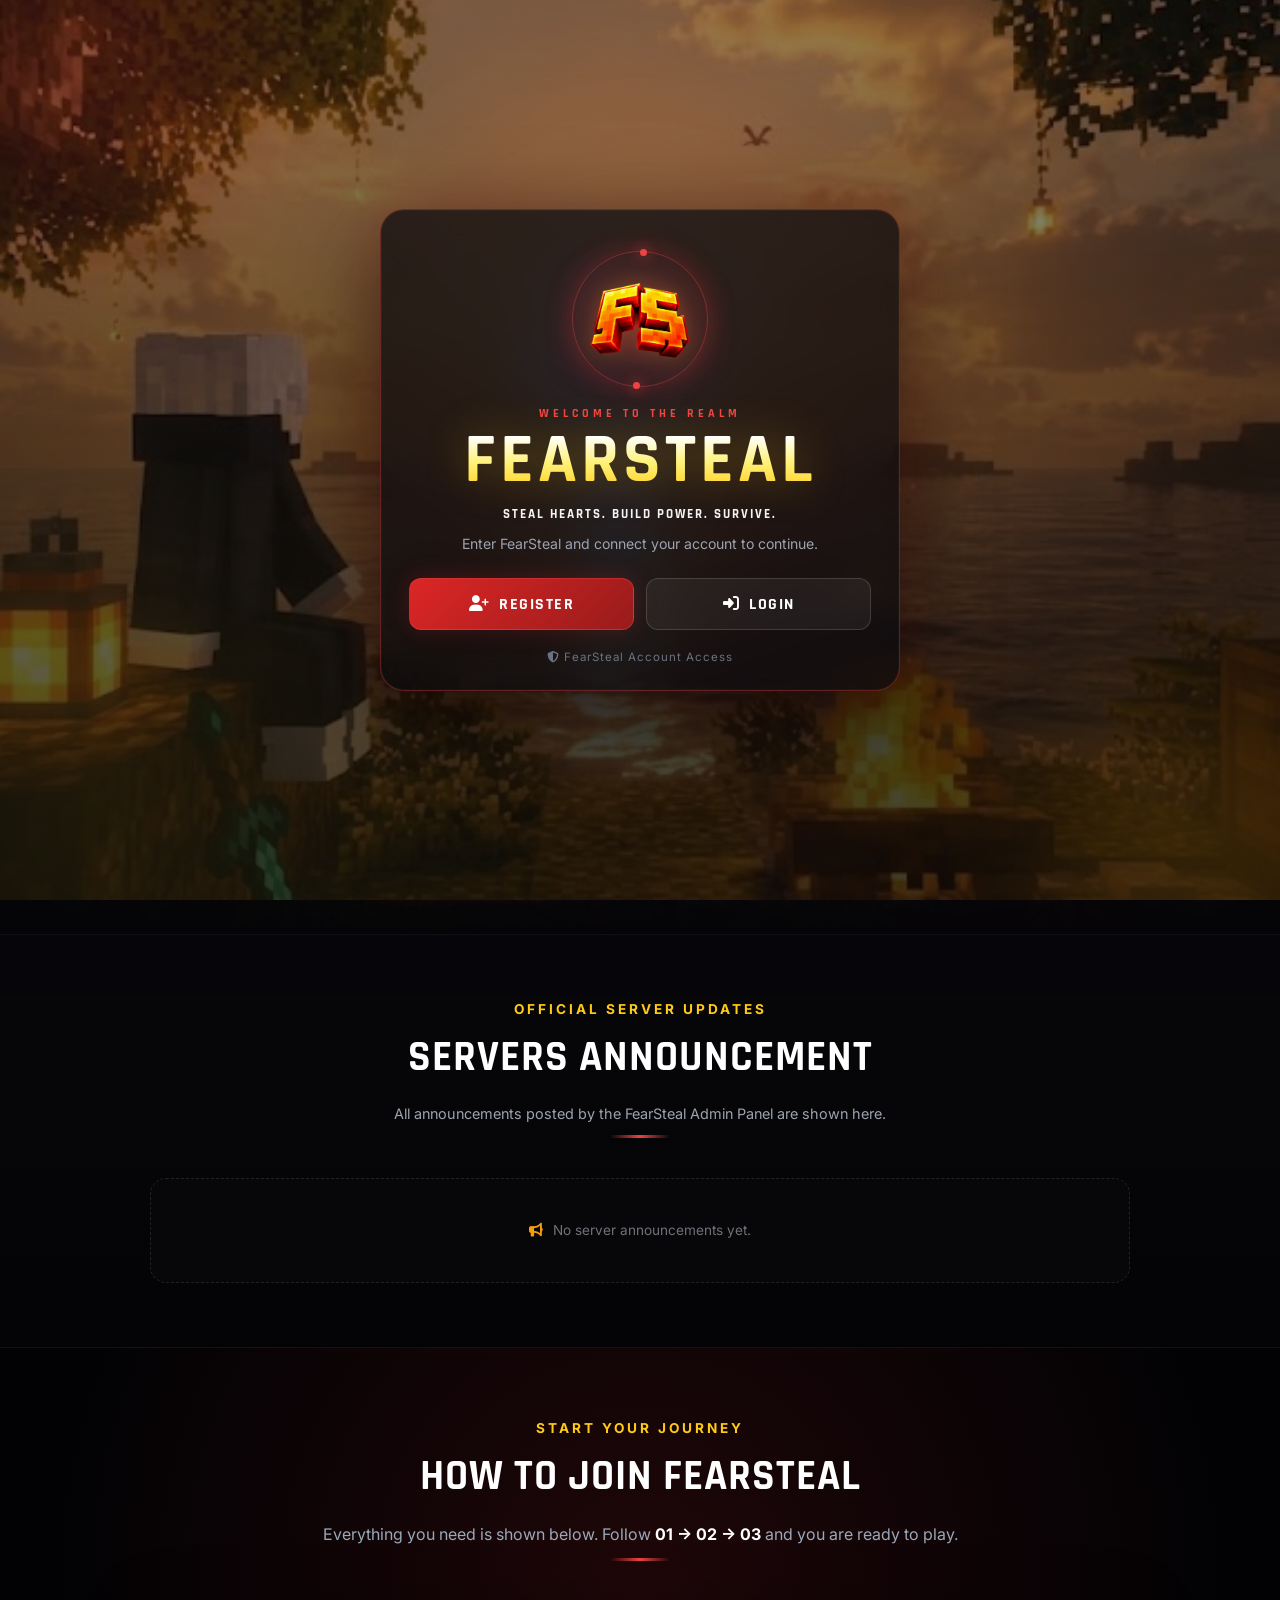
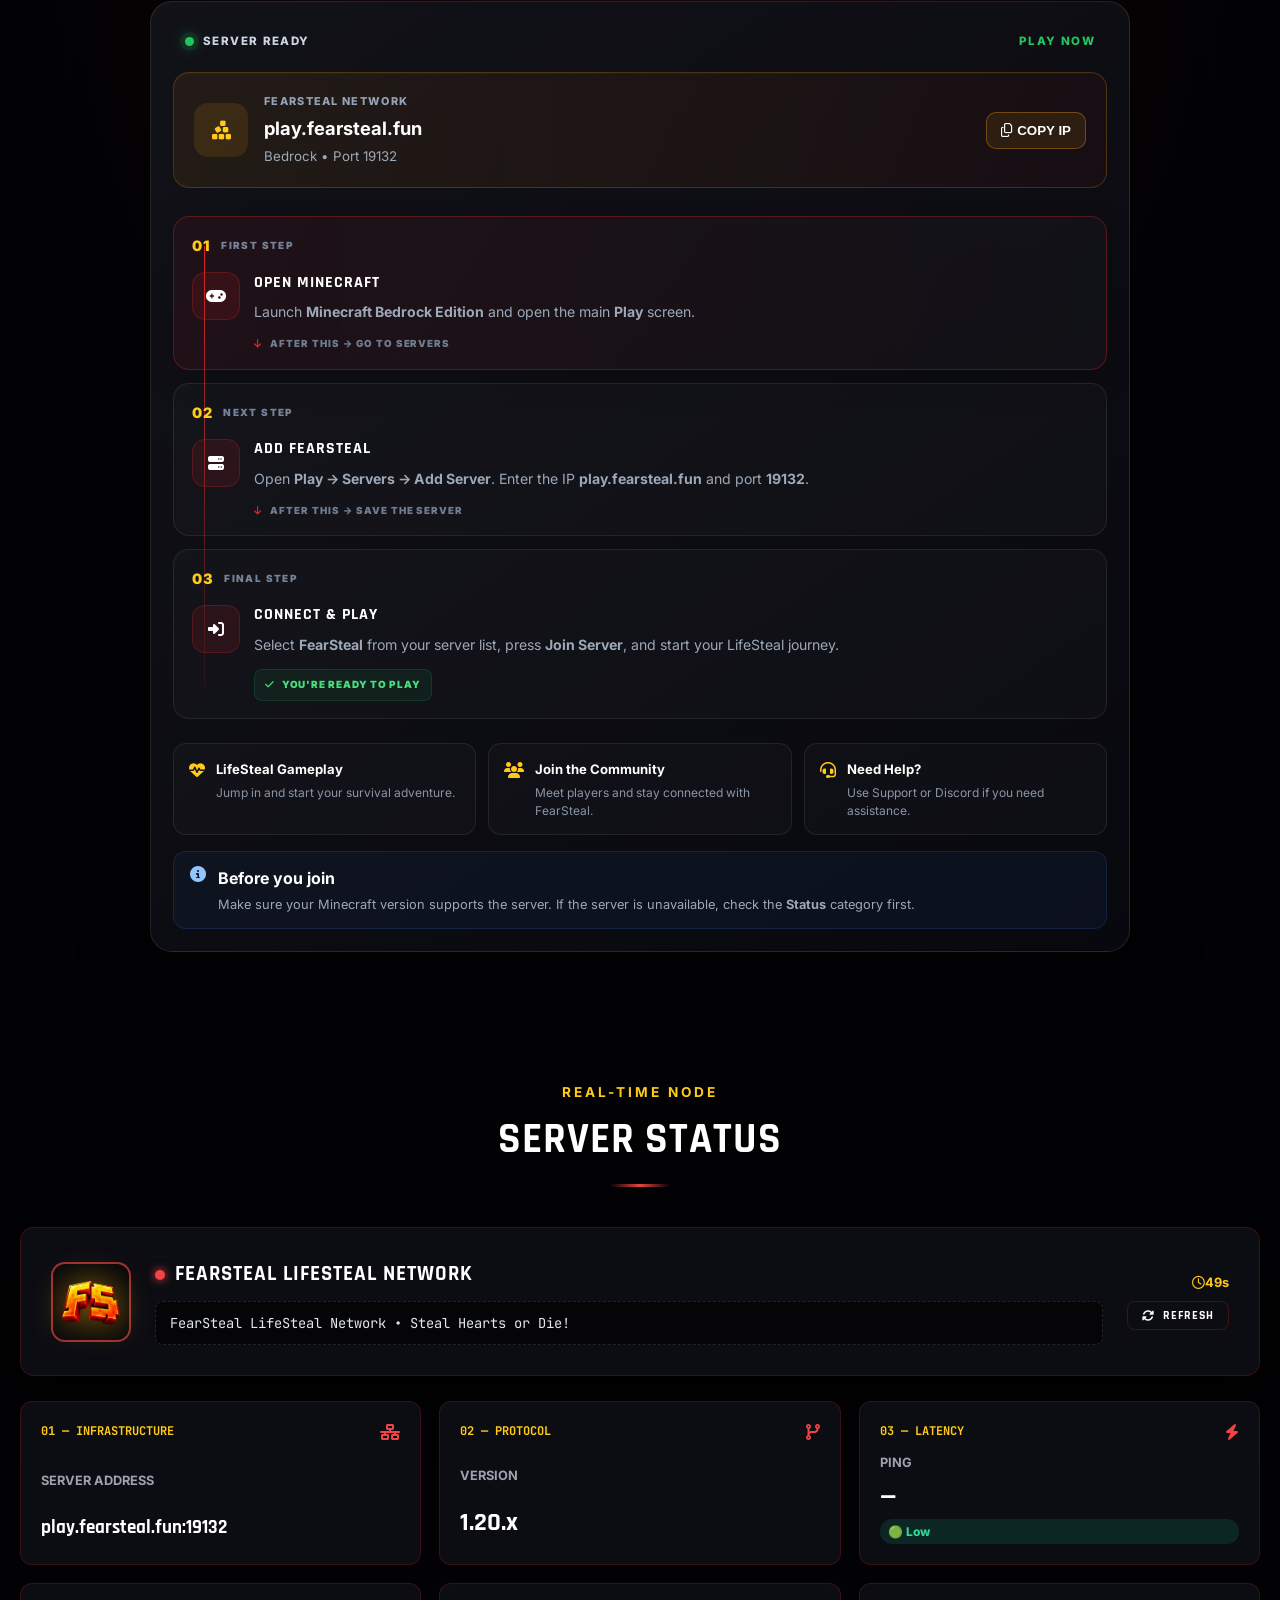
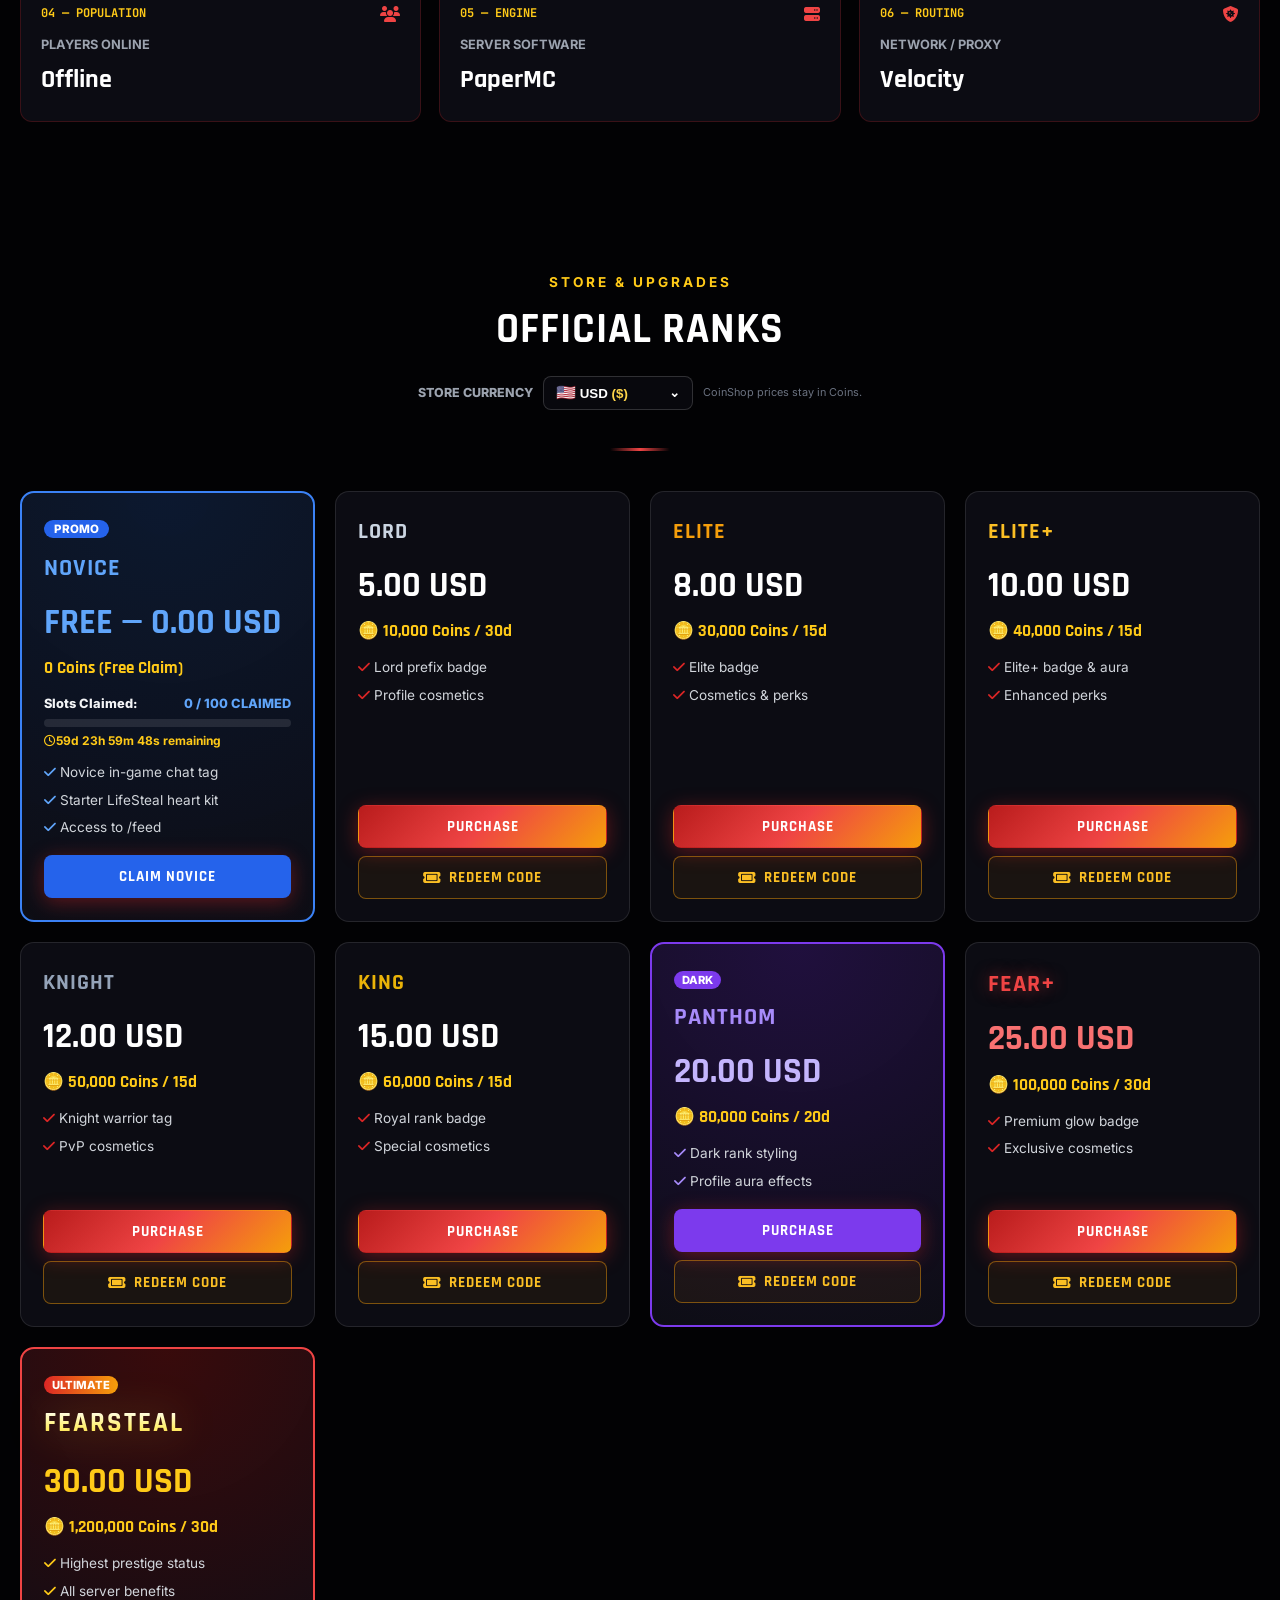
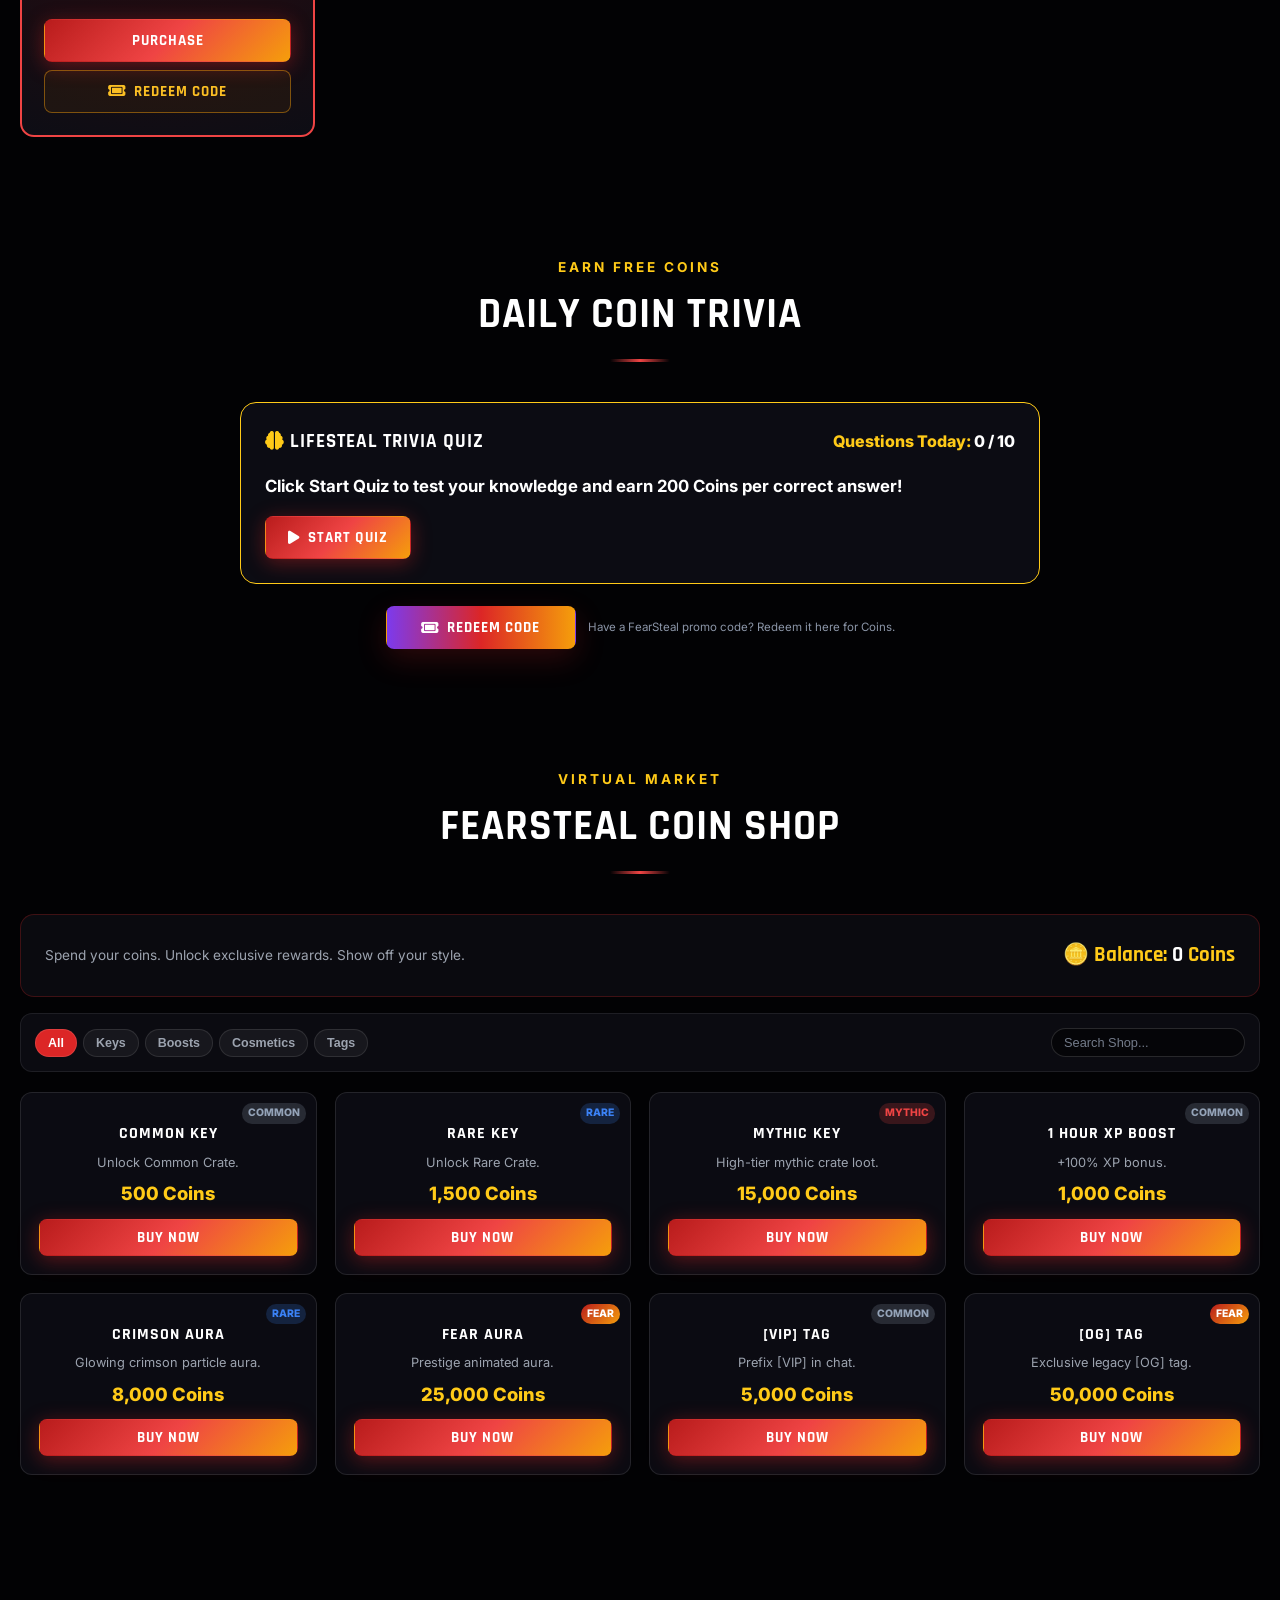
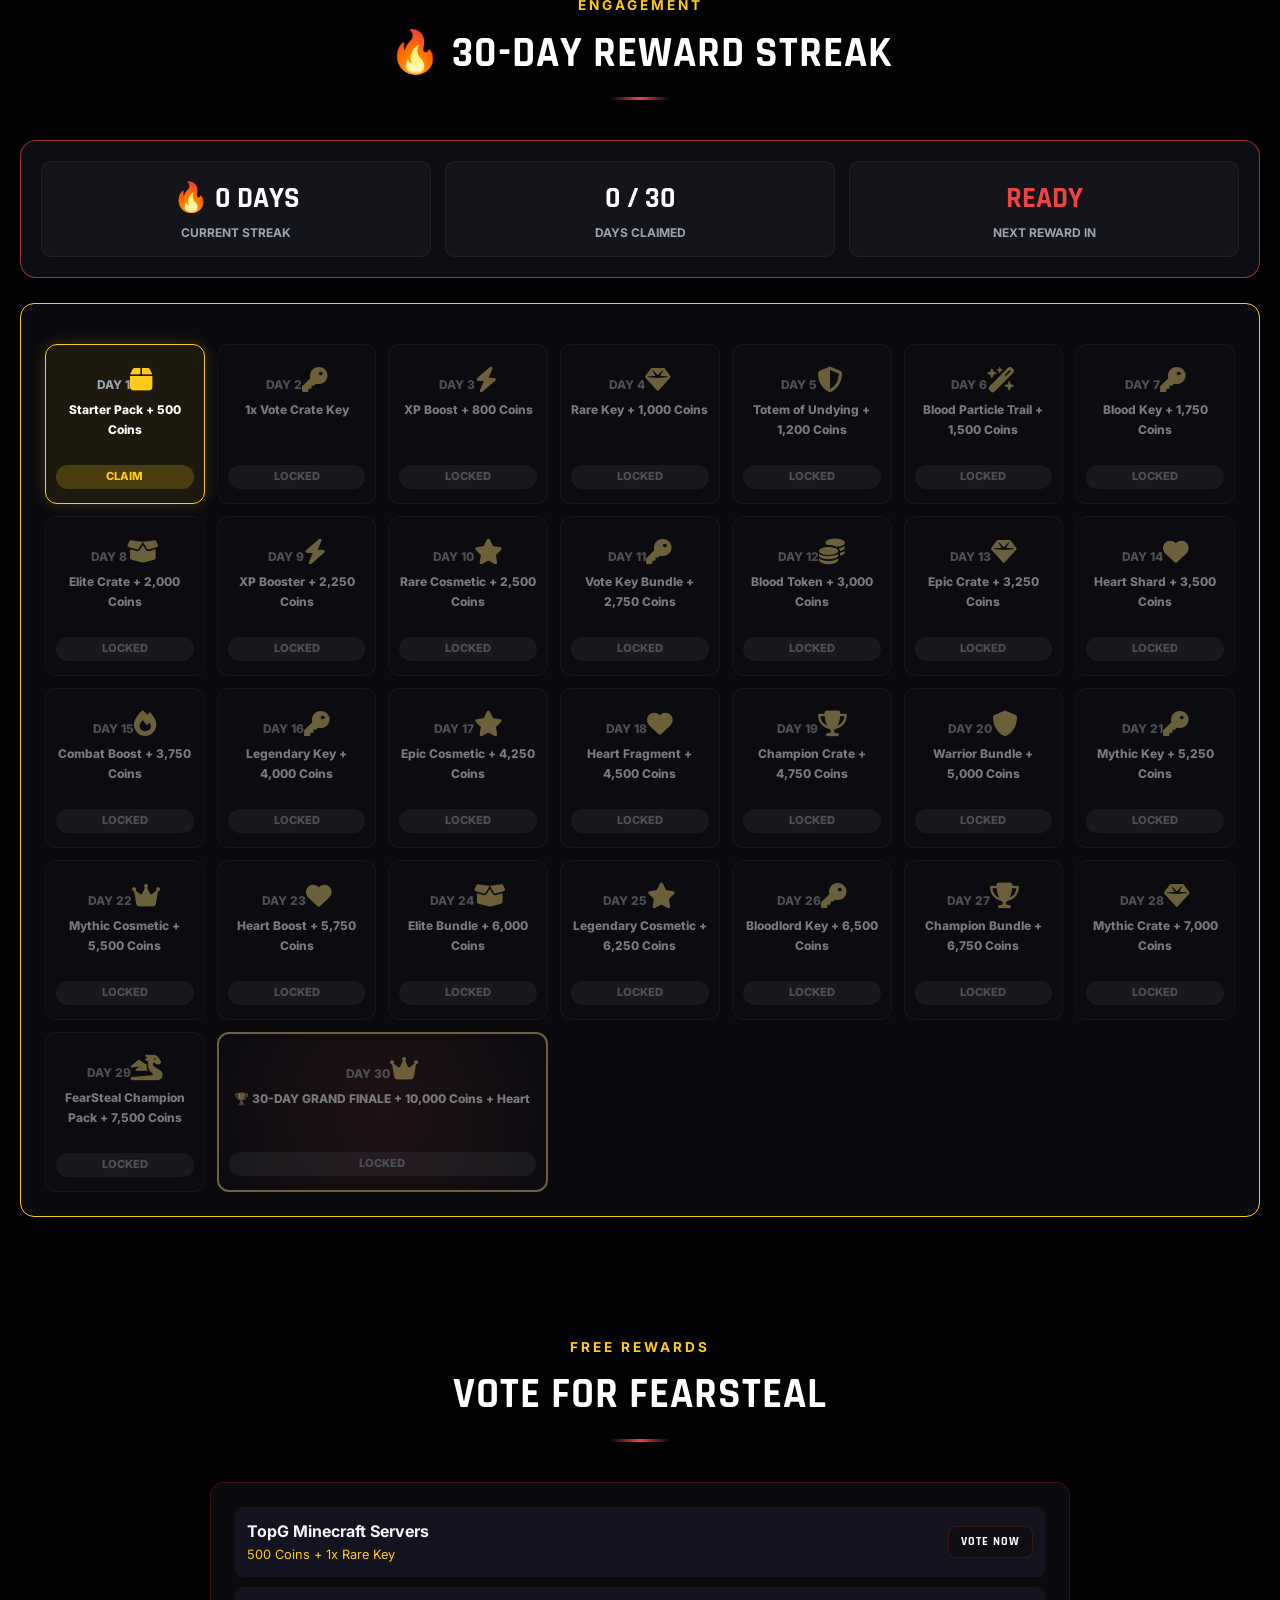
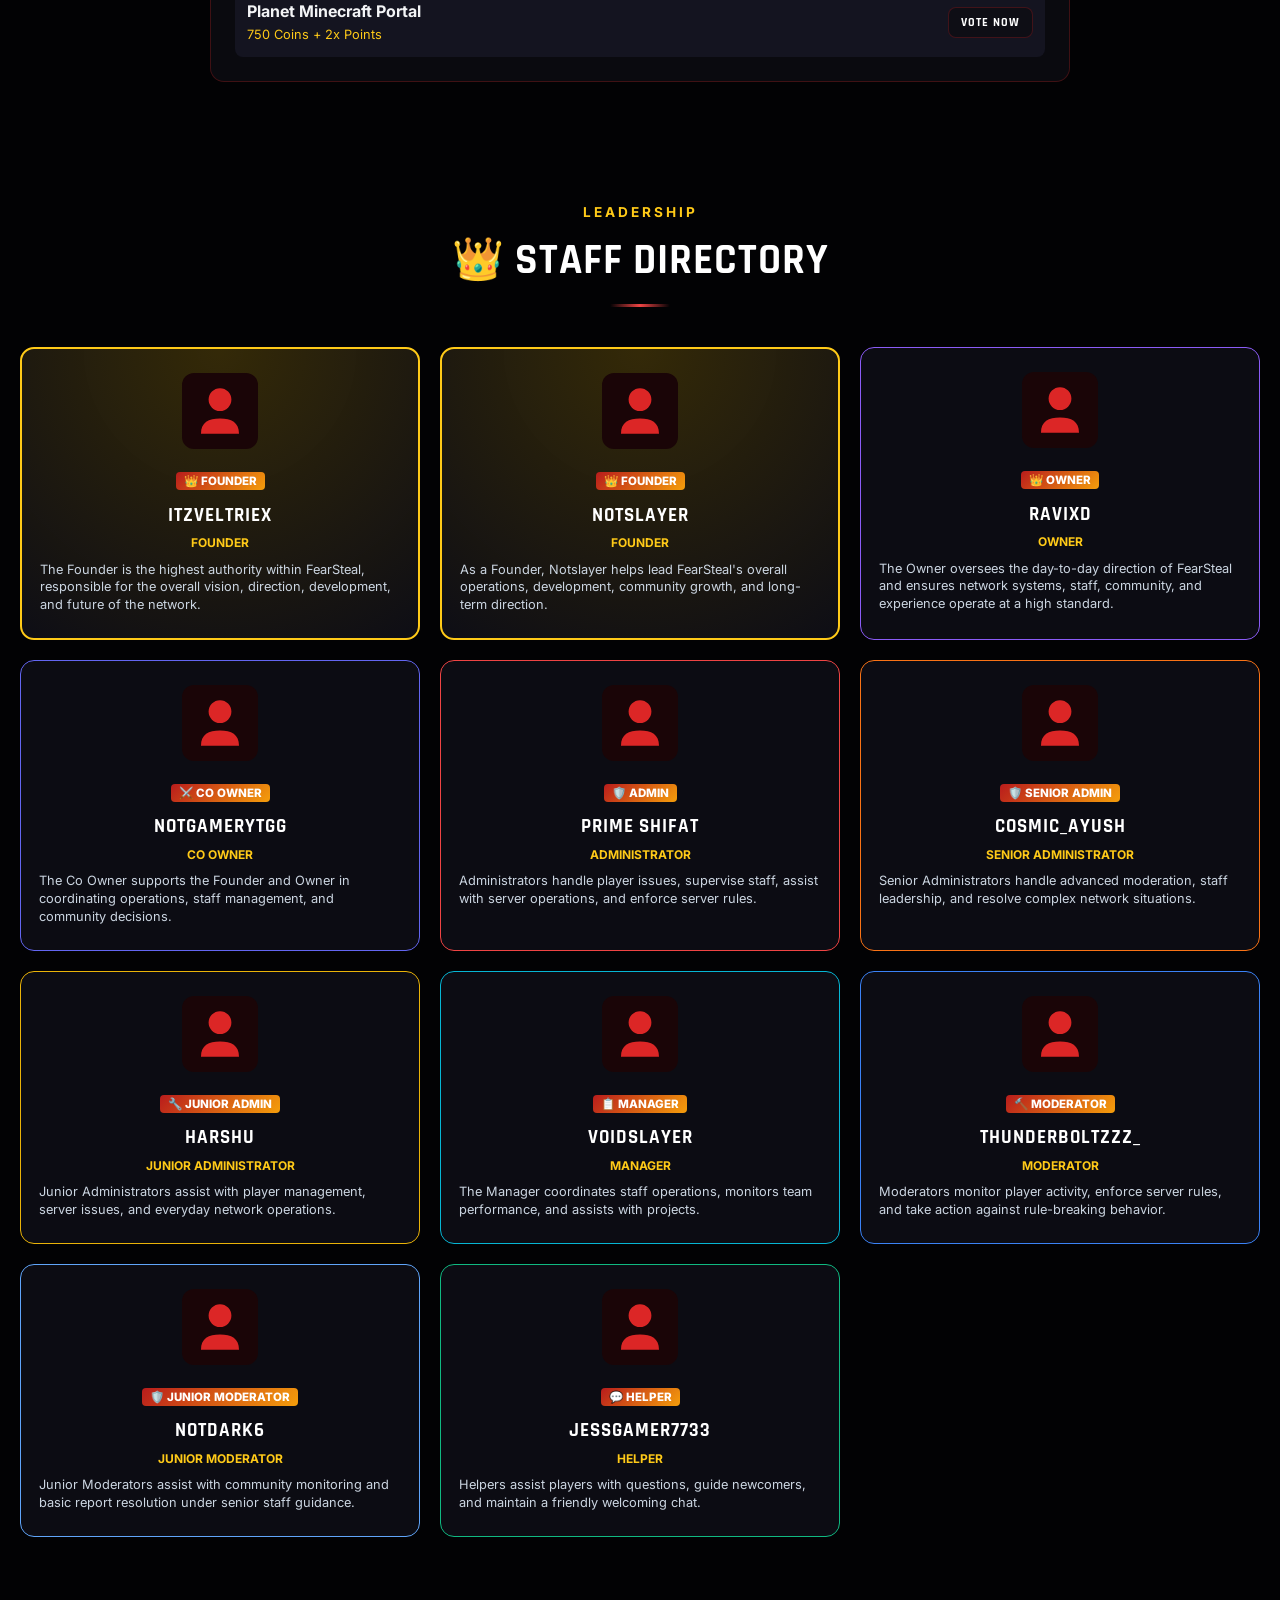
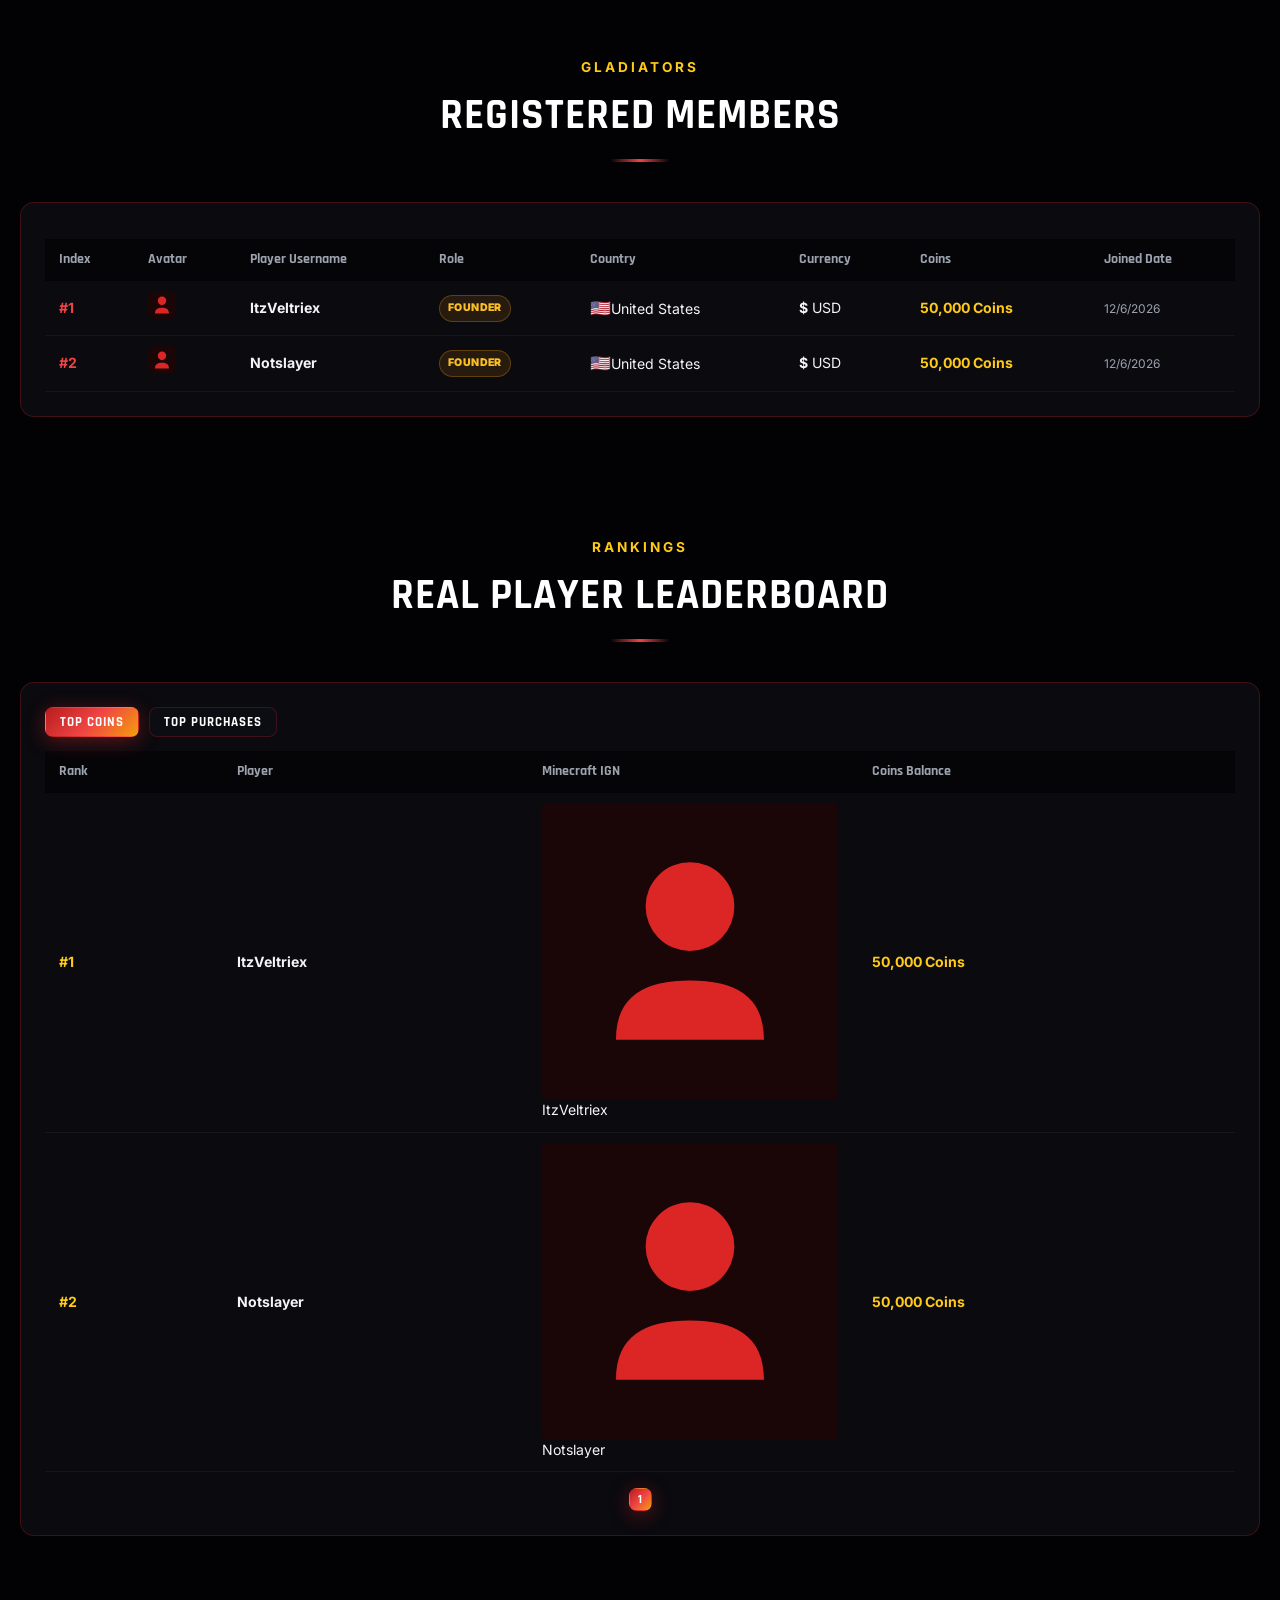
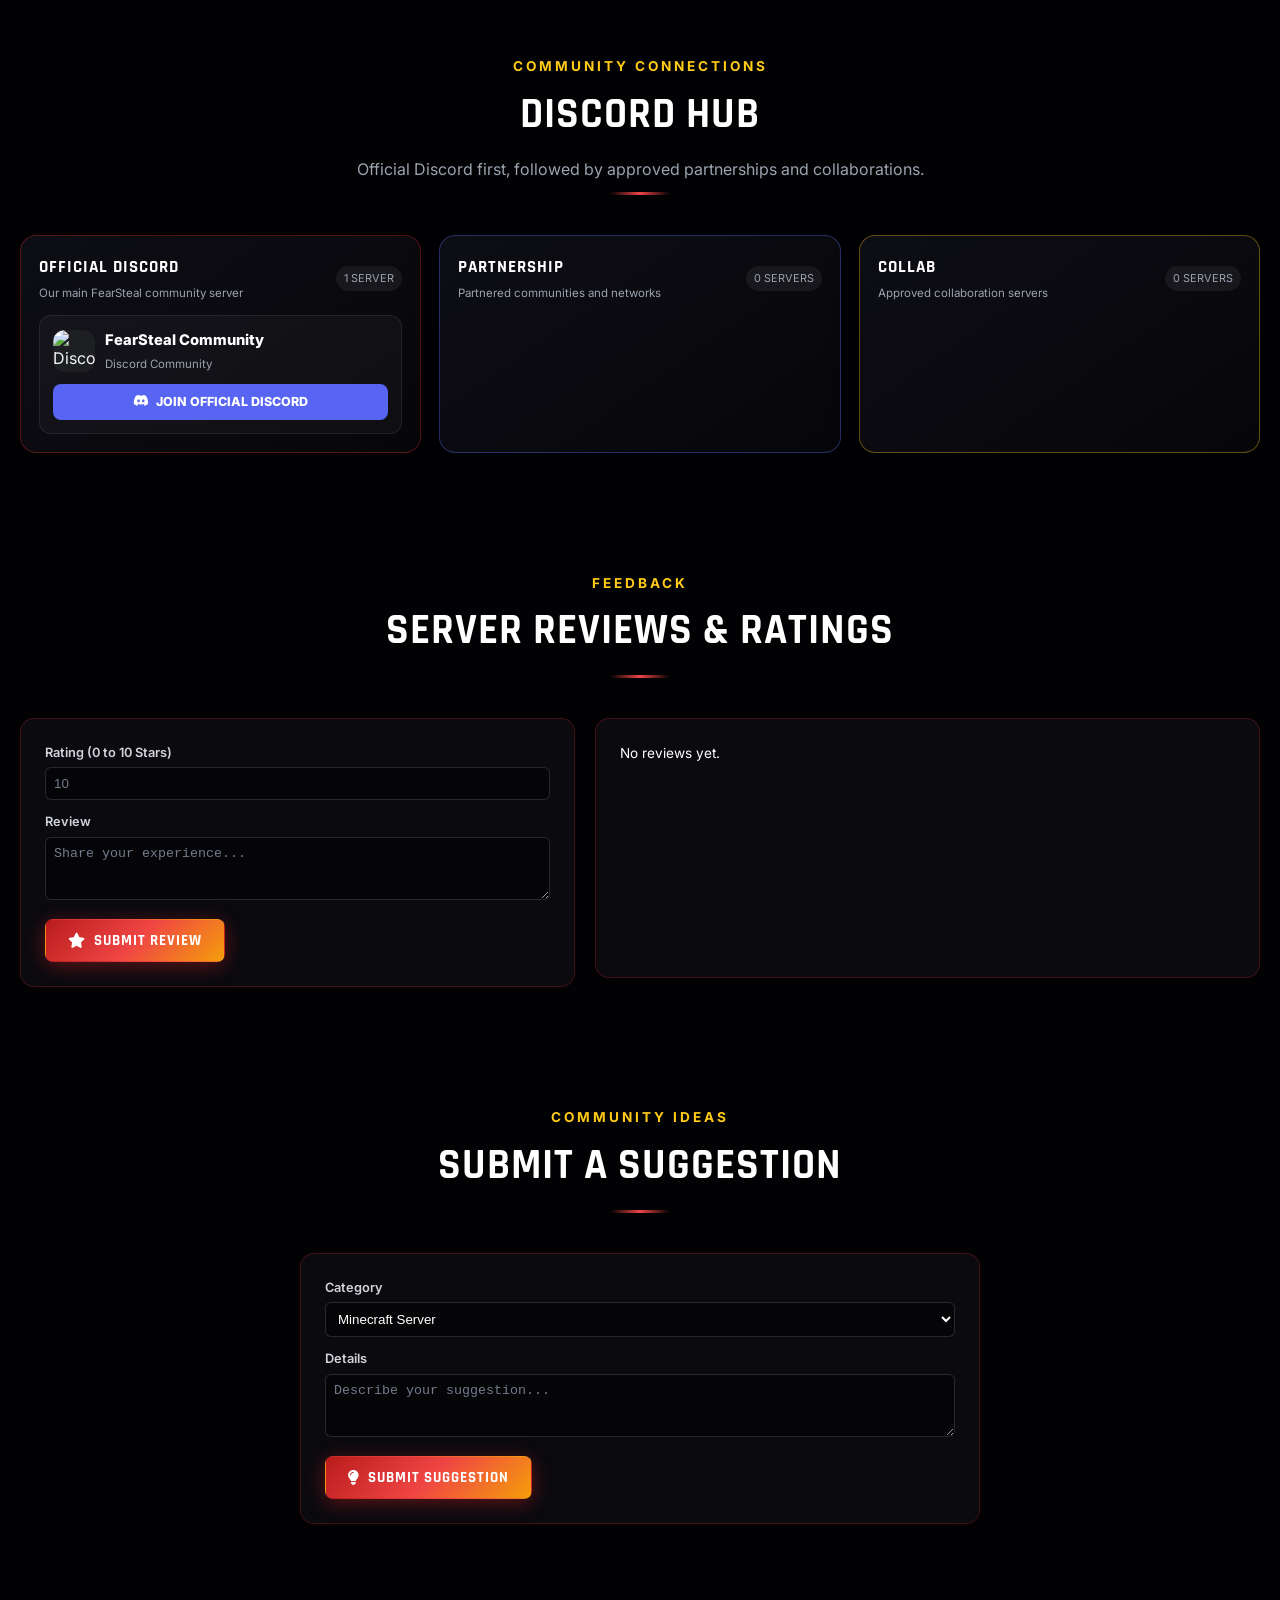
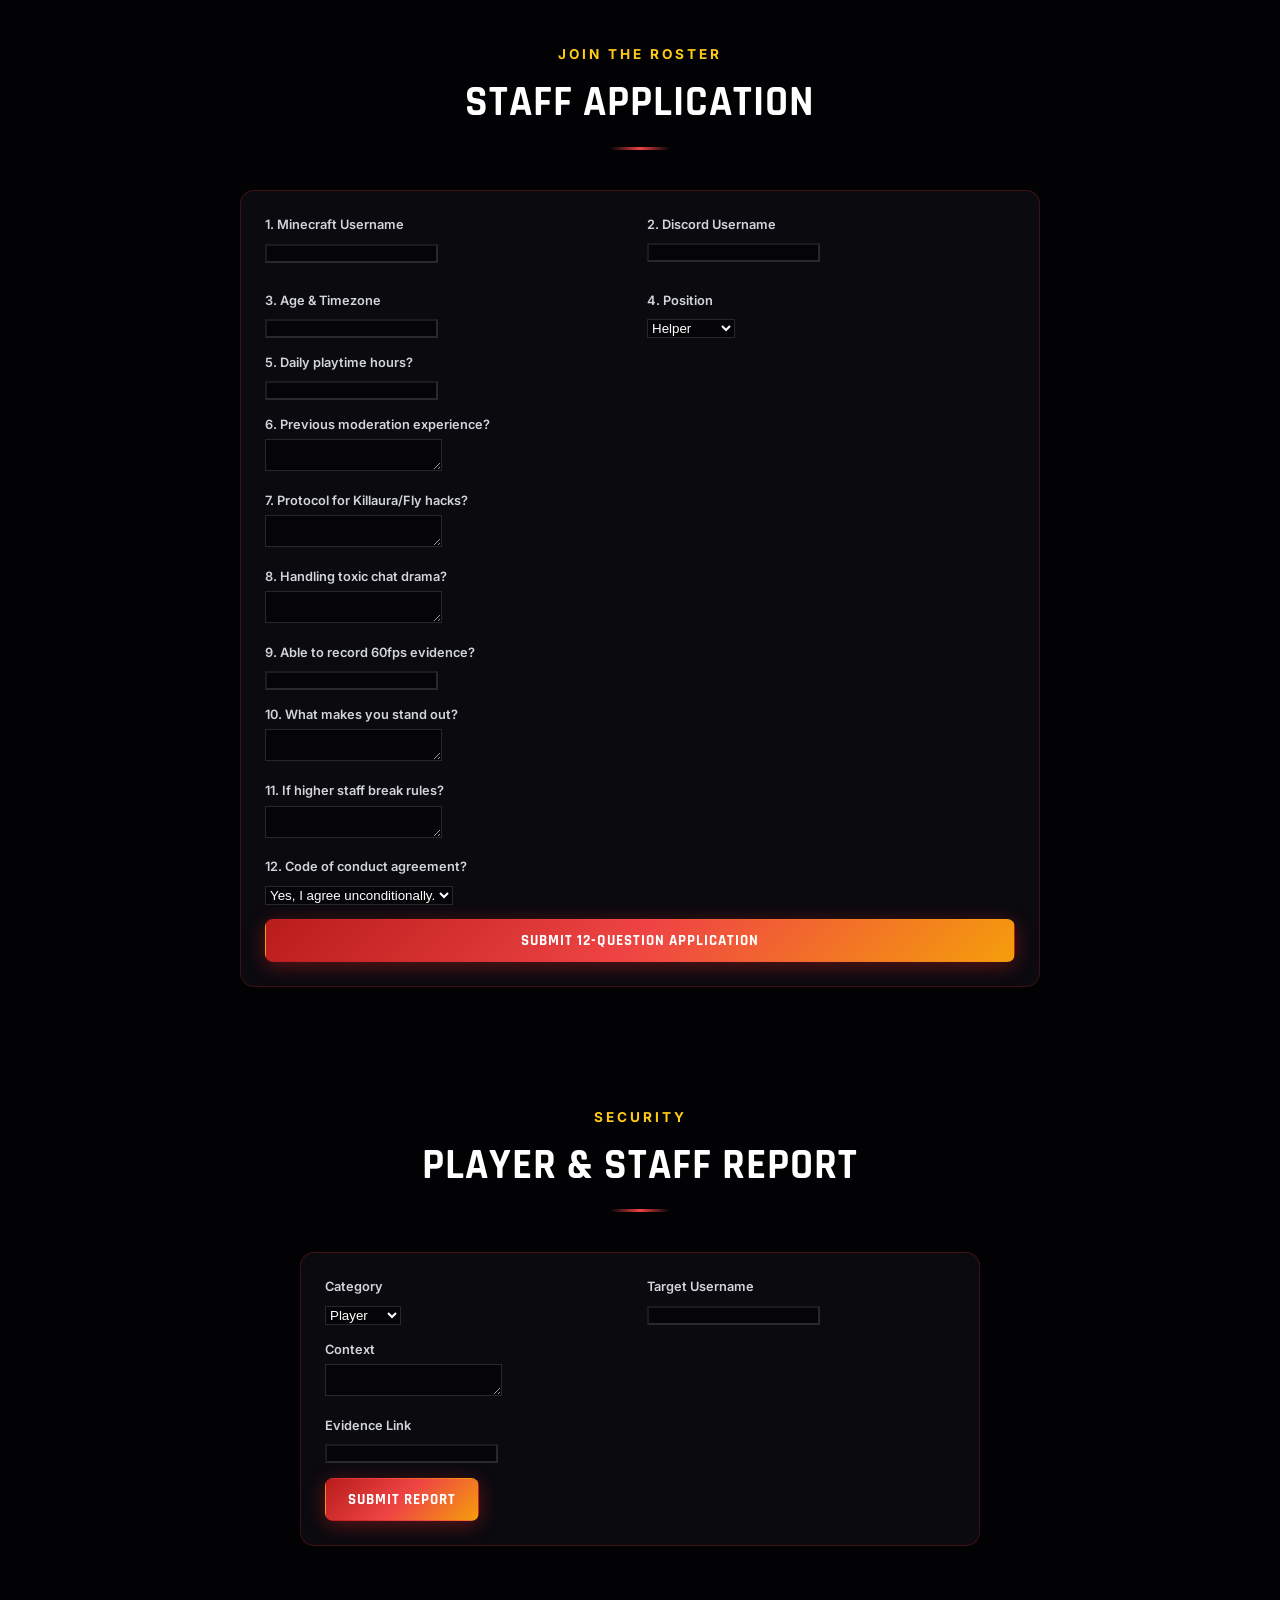
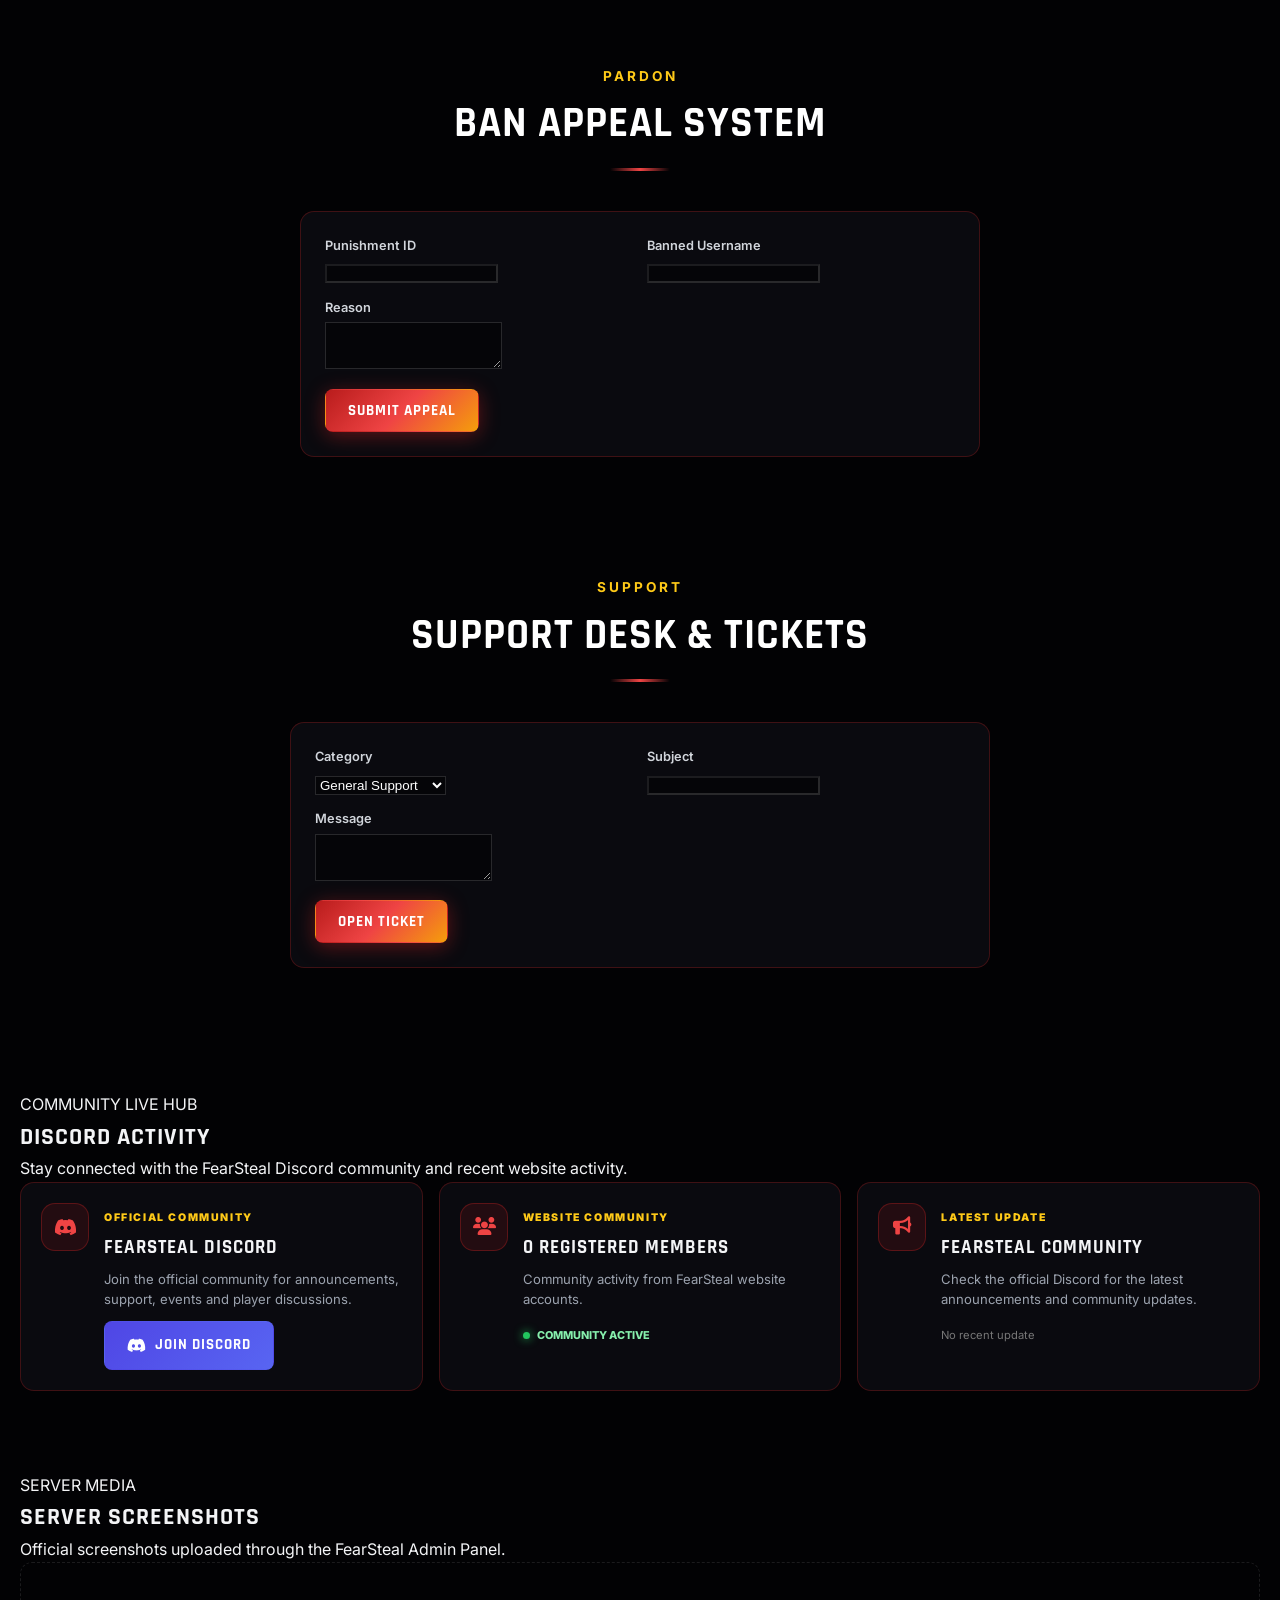
==== index.html @ 6eab7b36 "Update index.html" ====
<!DOCTYPE html><html lang="en"><head><meta charset="UTF-8" /><meta name="viewport" content="width=device-width, initial-scale=1.0" /><title>Home | FearSteal</title><meta name="description" content="FearSteal - The premier Minecraft LifeSteal network featuring competitive PvP, dynamic events, real-time live server tracking, custom ranks, and a vibrant community." /><meta name="theme-color" content="#dc2626" /><link rel="icon" href=""><link rel="preconnect" href="https://fonts.googleapis.com" /><link rel="preconnect" href="https://fonts.gstatic.com" crossorigin /><link href="https://fonts.googleapis.com/css2?family=Cinzel:wght@700;800;900&family=Rajdhani:wght@500;600;700;800&family=Inter:wght@300;400;500;600;700&family=JetBrains+Mono:wght@400;600;700&display=swap" rel="stylesheet" /><link rel="stylesheet" href="https://cdnjs.cloudflare.com/ajax/libs/font-awesome/6.5.1/css/all.min.css" /><style>
:root{--fs-shared-bg:url("[data-uri]")}

    :root {
      --bg-dark: #040407;
      --bg-surface: #0a0a0f;
      --bg-surface-elevated: #12121b;
      --bg-glass: rgba(14, 14, 22, 0.88);
      --border-color: rgba(220, 38, 38, 0.25);
      --border-subtle: rgba(220, 38, 38, 0.22);
      --border-bright: rgba(239, 68, 68, 0.65);
      --border-glow: rgba(239, 68, 68, 0.6);
      --crimson: #dc2626;
      --crimson-glow: #ef4444;
      --crimson-bright: #ff3344;
      --gold-fs: #ffca18;
      --gold-deep: #e59005;
      --emerald-online: #10b981;
      --emerald-glow: #34d399;
      --amber-ping: #f59e0b;
      --red-offline: #ef4444;
      --text-main: #f3f4f6;
      --text-muted: #9ca3af;
      --text-dim: #6b7280;
      --discord-blurple: #5865F2;
      --discord-dark: #2b2d31;
      --discord-darker: #1e1f22;
      --font-display: 'Rajdhani', sans-serif;
      --font-title: 'Cinzel', serif;
      --font-body: 'Inter', sans-serif;
      --font-mono: 'JetBrains Mono', monospace;
      --radius: 14px;
      --radius-md: 12px;
      --radius-sm: 8px;
      --transition: all 0.25s cubic-bezier(0.16, 1, 0.3, 1);
      --rarity-common: #94a3b8;
      --rarity-rare: #3b82f6;
      --rarity-epic: #a855f7;
      --rarity-legendary: #f59e0b;
      --rarity-mythic: #ef4444;
      --rarity-fear: #dc2626;
    }

    * { box-sizing: border-box; margin: 0; padding: 0; scroll-behavior: smooth; }

    body {
      background-color: var(--bg-dark);
      color: var(--text-main);
      font-family: var(--font-body);
      overflow-x: hidden;
      line-height: 1.6;
      background-image: 
        radial-gradient(circle at 15% 20%, rgba(220, 38, 38, 0.15) 0%, transparent 40%),
        radial-gradient(circle at 85% 75%, rgba(229, 144, 5, 0.10) 0%, transparent 45%),
        linear-gradient(rgba(4, 4, 7, 0.94), rgba(4, 4, 7, 0.98)),
        url('data:image/svg+xml;utf8,<svg width="40" height="40" viewBox="0 0 40 40" xmlns="http://www.w3.org/2000/svg"><g fill="%23221313" fill-opacity="0.25"><path d="M0 0h20v20H0V0zm20 20h20v20H20V20z"/></g></svg>');
      background-attachment: fixed;
    }

    ::-webkit-scrollbar { width: 8px; }
    ::-webkit-scrollbar-track { background: #040407; }
    ::-webkit-scrollbar-thumb { background: linear-gradient(180deg, #dc2626, #e59005); border-radius: 4px; }

    #particles-canvas { position: fixed; top: 0; left: 0; width: 100vw; height: 100vh; pointer-events: none; z-index: 1; }

    .smoke-layer {
      position: fixed; inset: 0; pointer-events: none; z-index: 2;
      background: radial-gradient(circle at 50% 30%, rgba(220, 38, 38, 0.08), transparent 60%),
                  radial-gradient(circle at 75% 70%, rgba(255, 60, 60, 0.04), transparent 50%);
      filter: blur(40px);
      animation: smokeDrift 22s infinite alternate ease-in-out;
    }
    @keyframes smokeDrift {
      0% { transform: scale(1) translate(0, 0); opacity: 0.6; }
      50% { transform: scale(1.08) translate(-20px, 15px); opacity: 0.9; }
      100% { transform: scale(1) translate(25px, -15px); opacity: 0.7; }
    }

    h1, h2, h3, h4, .font-display { font-family: var(--font-display); text-transform: uppercase; letter-spacing: 1px; }
    .crimson-text { color: var(--crimson-glow); text-shadow: 0 0 16px rgba(239, 68, 68, 0.5); }
    .gold-text { color: var(--gold-fs); text-shadow: 0 0 16px rgba(255, 202, 24, 0.5); }

    .brand-title, .hero-title-gradient {
      font-family: var(--font-display);
      font-weight: 900;
      letter-spacing: 2px;
      background: linear-gradient(180deg, #ffffff 15%, #fff176 55%, #ffca18 100%);
      -webkit-background-clip: text;
      -webkit-text-fill-color: transparent;
      filter: drop-shadow(0 0 20px rgba(255, 202, 24, 0.35));
    }

    .container { max-width: 1360px; margin: 0 auto; padding: 0 20px; position: relative; z-index: 10; }

    .fs-logo-img {
      display: inline-block; object-fit: contain;
      filter: drop-shadow(0 0 16px rgba(255, 180, 0, 0.55));
      transition: transform 0.35s ease, filter 0.35s ease;
      user-select: none;
    }
    .fs-logo-img:hover { transform: scale(1.06); filter: drop-shadow(0 0 26px rgba(255, 60, 60, 0.8)); }

    .btn {
      display: inline-flex; align-items: center; justify-content: center; gap: 8px;
      font-family: var(--font-display); font-weight: 800; font-size: 0.95rem;
      text-transform: uppercase; letter-spacing: 1px; padding: 11px 22px;
      border-radius: 8px; cursor: pointer; border: 1px solid transparent;
      transition: var(--transition); text-decoration: none; position: relative;
      overflow: hidden;
    }
    .btn:disabled { opacity: 0.5; cursor: not-allowed; }
    .btn-primary { background: linear-gradient(135deg, #b91c1c, #ef4444, #f59e0b); color: #fff; box-shadow: 0 4px 20px rgba(220, 38, 38, 0.4); }
    .btn-primary:hover:not(:disabled) { transform: translateY(-2px); box-shadow: 0 6px 28px rgba(239, 68, 68, 0.6); }
    .btn-outline { background: rgba(14, 14, 20, 0.85); color: #fff; border-color: var(--border-color); }
    .btn-outline:hover:not(:disabled) { border-color: var(--crimson-glow); background: rgba(220, 38, 38, 0.2); }
    .btn-gold { background: linear-gradient(135deg, #b45309, #f59e0b, #fbbf24); color: #000; font-weight: 900; }
    .btn-gold:hover:not(:disabled) { transform: translateY(-2px); box-shadow: 0 0 20px rgba(245, 158, 11, 0.5); }
    .btn-discord { background: linear-gradient(135deg, #4f46e5, #5865F2); color: #fff; }

    .glass-card {
      background: rgba(12, 12, 18, 0.88);
      border: 1px solid var(--border-color);
      backdrop-filter: blur(16px);
      border-radius: var(--radius);
      padding: 24px; position: relative;
      transition: var(--transition);
    }
    .glass-card:hover { border-color: var(--border-bright); box-shadow: 0 10px 30px rgba(220, 38, 38, 0.2); }

    .section-title-wrap { text-align: center; margin-bottom: 40px; }
    .section-subtitle { font-size: 0.85rem; font-weight: 700; color: var(--gold-fs); letter-spacing: 3px; text-transform: uppercase; display: block; margin-bottom: 4px; }
    .section-title { font-size: clamp(1.8rem, 3.5vw, 2.6rem); font-weight: 800; color: #ffffff; }
    .section-title-wrap::after { content: ''; display: block; width: 60px; height: 3px; background: linear-gradient(90deg, transparent, var(--crimson-glow), transparent); margin: 10px auto 0; }

    /* PRELOADER SCREEN */
    #site-loader {
      position: fixed; inset: 0; background: #020204; z-index: 9999999;
      display: flex; flex-direction: column; align-items: center; justify-content: center;
      transition: opacity 0.4s ease, visibility 0.4s ease;
    }
    #site-loader.fade-out { opacity: 0 !important; visibility: hidden !important; pointer-events: none !important; }
    .loader-ring-wrap { position: relative; width: 130px; height: 130px; display: flex; align-items: center; justify-content: center; margin-bottom: 20px; }
    .loader-spinning-ring { position: absolute; inset: 0; border-radius: 50%; border: 3px solid transparent; border-top-color: var(--crimson); border-bottom-color: var(--gold-fs); animation: spinRing 1.4s linear infinite; }
    .loader-spinning-ring-outer { position: absolute; inset: -10px; border-radius: 50%; border: 2px dashed rgba(239, 68, 68, 0.4); animation: spinRingReverse 4s linear infinite; }
    @keyframes spinRing { 0% { transform: rotate(0deg); } 100% { transform: rotate(360deg); } }
    @keyframes spinRingReverse { 0% { transform: rotate(360deg); } 100% { transform: rotate(0deg); } }
    .loader-bar-bg { width: 260px; height: 6px; background: rgba(255, 255, 255, 0.08); border-radius: 10px; overflow: hidden; margin-bottom: 10px; border: 1px solid rgba(220, 38, 38, 0.3); }
    .loader-bar-fill { height: 100%; width: 0%; background: linear-gradient(90deg, #dc2626, #f59e0b, #ef4444); transition: width 0.08s linear; }

    /* AUTH OVERLAY */
    #auth-overlay {
      position: fixed; inset: 0;
      background-image: linear-gradient(rgba(3, 5, 10, 0.34), rgba(3, 5, 10, 0.68)), var(--fs-shared-bg);
      background-size: cover; background-position: center; background-attachment: fixed;
      background-color: #020204;
      backdrop-filter: blur(28px); z-index: 99999; display: flex;
      align-items: center; justify-content: center; padding: 20px;
      transition: opacity 0.4s ease, visibility 0.4s;
    }
    #auth-overlay.hidden { opacity: 0; visibility: hidden; pointer-events: none; }
    /* FEARSTEAL AUTH BACKGROUND FIX */
    #auth-overlay { background-position:center; background-size:cover; background-repeat:no-repeat; background-color:#050507; }
    .auth-card {
      width: 100%; max-width: 540px; background: linear-gradient(180deg, rgba(8,10,18,.86), rgba(8,8,14,.94));
      border: 1px solid var(--border-bright); border-radius: 20px; padding: 28px;
      box-shadow: 0 20px 80px rgba(0, 0, 0, 0.9), 0 0 50px rgba(220, 38, 38, 0.35);
      max-height: 90vh; overflow-y: auto; position: relative;
    }
    .auth-tabs { display: flex; background: rgba(0, 0, 0, 0.5); border-radius: 8px; padding: 4px; margin-bottom: 18px; gap: 4px; flex-wrap: wrap; }
    .auth-tab-btn {
      flex: 1; padding: 9px; background: transparent; border: none; color: var(--text-muted);
      font-family: var(--font-display); font-weight: 800; font-size: 0.85rem; cursor: pointer; border-radius: 6px; transition: var(--transition);
      min-width: 90px; text-align: center;
    }
    .auth-tab-btn.active { background: linear-gradient(135deg, #b91c1c, #ef4444); color: #fff; }
    .auth-tab-btn.admin-tab { border: 1px dashed var(--gold-fs); color: var(--gold-fs); }
    .auth-form-group { margin-bottom: 12px; text-align: left; }
    .auth-form-group label { display: block; font-size: 0.8rem; font-weight: 600; color: #d1d5db; margin-bottom: 4px; }
    .auth-input-wrap { position: relative; }
    .auth-input-wrap i.input-icon { position: absolute; left: 14px; top: 50%; transform: translateY(-50%); color: #6b7280; }
    .auth-input-wrap input, .auth-input-wrap select, .auth-input-wrap textarea {
      width: 100%; background: rgba(8, 8, 12, 0.9); border: 1px solid rgba(255, 255, 255, 0.12);
      border-radius: 8px; padding: 10px 40px 10px 40px; color: #fff; font-size: 0.9rem; outline: none; font-family: var(--font-body);
    }
    .toggle-password { position: absolute; right: 14px; top: 50%; transform: translateY(-50%); color: #6b7280; cursor: pointer; }
    .strength-bar-bg { height: 5px; background: rgba(255, 255, 255, 0.08); border-radius: 3px; overflow: hidden; margin-top: 5px; }
    .strength-bar-fill { height: 100%; width: 0%; transition: width 0.3s ease; }
    .auth-info-notice { background:linear-gradient(145deg,rgba(220,38,38,.10),rgba(255,202,24,.05)); border:1px solid rgba(239,68,68,.42); padding:13px; border-radius:10px; font-size:.79rem; color:#e5e7eb; margin-bottom:14px; box-shadow:0 0 20px rgba(220,38,38,.06); }
    .auth-info-notice .notice-title { color:#ffca18; font-weight:900; letter-spacing:1px; margin-bottom:8px; }
    .auth-info-notice .notice-intro { color:#d1d5db; margin-bottom:9px; line-height:1.45; }
    .auth-info-notice .notice-step { display:flex; gap:8px; align-items:flex-start; margin:6px 0; }
    .auth-info-notice .notice-step span { flex:0 0 auto; color:#fff; background:#dc2626; border-radius:5px; padding:2px 6px; font-size:.65rem; font-weight:900; letter-spacing:.5px; }
    .auth-info-notice .notice-step p { margin:0; color:#fecaca; line-height:1.4; }
    .auth-info-notice .notice-author { margin-top:9px; padding-top:8px; border-top:1px dashed rgba(255,255,255,.15); color:#ffca18; line-height:1.4; }
    .auth-info-notice .notice-author b { color:#fff; }

    /* NAVBAR & ANNOUNCEMENT */
    /* Persistent Home Server Announcements */
    .fs-server-announcements-section{padding:64px 0;background:linear-gradient(180deg,rgba(8,8,12,.78),rgba(4,4,7,.58));border-top:1px solid rgba(255,255,255,.05);border-bottom:1px solid rgba(255,255,255,.05)}
    .fs-announcement-intro{text-align:center;color:#9ca3af;max-width:720px;margin:10px auto 0;line-height:1.65;font-size:.9rem}
    .fs-server-announcements-list{display:grid;gap:14px;max-width:980px;margin:28px auto 0}
    .fs-server-announcement-card{position:relative;overflow:hidden;padding:20px 22px;border:1px solid rgba(220,38,38,.24);border-radius:16px;background:linear-gradient(145deg,rgba(22,22,30,.82),rgba(8,8,12,.72));box-shadow:0 14px 40px rgba(0,0,0,.28),inset 0 1px 0 rgba(255,255,255,.035);backdrop-filter:blur(12px)}
    .fs-server-announcement-card:before{content:"";position:absolute;left:0;top:0;bottom:0;width:3px;background:linear-gradient(180deg,#ef4444,#f59e0b)}
    .fs-server-announcement-top{display:flex;align-items:center;justify-content:space-between;gap:12px;margin-bottom:10px;flex-wrap:wrap}
    .fs-server-announcement-name{display:inline-flex;align-items:center;gap:8px;color:#facc15;font-weight:900;font-size:.78rem;letter-spacing:1.2px;text-transform:uppercase}
    .fs-server-announcement-name i{color:#ef4444}
    .fs-server-announcement-time{font-size:.72rem;color:#71717a;font-weight:700}
    .fs-server-announcement-text{color:#f4f4f5;font-size:.98rem;line-height:1.7;white-space:pre-wrap;overflow-wrap:anywhere}
    .fs-server-announcement-empty{display:flex;align-items:center;justify-content:center;gap:10px;min-height:105px;padding:22px;border:1px dashed rgba(255,255,255,.11);border-radius:16px;background:rgba(10,10,14,.5);color:#71717a;font-size:.85rem}
    .fs-server-announcement-empty i{color:#f59e0b}
    @media(max-width:600px){.fs-server-announcements-section{padding:48px 0}.fs-server-announcement-card{padding:17px}.fs-server-announcement-text{font-size:.9rem}.fs-server-announcement-time{width:100%}}

    
    .announcement-flex { display: flex; justify-content: space-between; align-items: center; max-width: 1360px; margin: 0 auto; }
    .announcement-time-badge { background: rgba(0, 0, 0, 0.35); padding: 2px 8px; border-radius: 4px; font-size: 0.75rem; color: var(--gold-fs); }

    .top-bar { background: rgba(4, 4, 6, 0.95); border-bottom: 1px solid rgba(255, 255, 255, 0.05); font-size: 0.82rem; padding: 6px 0; }
    .top-bar-inner { display: flex; justify-content: space-between; align-items: center; }
    header.main-nav-wrapper { position: sticky; top: 0; z-index: 1000; background: rgba(8, 8, 12, 0.95); backdrop-filter: blur(18px); border-bottom: 1px solid var(--border-color); }
    .nav-inner { display: flex; align-items: center; justify-content: space-between; padding: 10px 0; gap: 10px; }
    .nav-links-list { display: flex; list-style: none; align-items: center; gap: 4px; flex-wrap: wrap; }
    .nav-item a { color: #d1d5db; text-decoration: none; font-family: var(--font-display); font-size: 0.86rem; font-weight: 700; padding: 6px 8px; border-radius: 6px; display: flex; align-items: center; gap: 5px; transition: var(--transition); }
    .nav-item a:hover { color: #fff; background: rgba(220, 38, 38, 0.2); }

    .mobile-hamburger-btn { display: none; background: transparent; border: 1px solid rgba(255,255,255,0.15); color: #fff; padding: 6px 12px; border-radius: 6px; cursor: pointer; font-size: 1rem; }

    .account-menu-container { position: relative; }
    .account-avatar-btn { display: flex; align-items: center; gap: 8px; background: rgba(255, 255, 255, 0.06); border: 1px solid rgba(255, 255, 255, 0.12); padding: 5px 12px; border-radius: 30px; cursor: pointer; color: #fff; font-family: var(--font-display); font-weight: 700; font-size: 0.85rem; }
    .account-avatar-btn img { width: 26px; height: 26px; border-radius: 4px; }
    .account-dropdown-menu { position: absolute; right: 0; top: calc(100% + 8px); width: 240px; background: #0e0e16; border: 1px solid var(--border-bright); border-radius: 12px; box-shadow: 0 15px 40px rgba(0,0,0,0.85); display: none; flex-direction: column; overflow: hidden; z-index: 10002; }
    .account-dropdown-menu.open { display: flex; }
    .dropdown-item { padding: 10px 16px; color: #d1d5db; text-decoration: none; font-size: 0.85rem; display: flex; align-items: center; gap: 10px; font-weight: 600; cursor: pointer; background: transparent; border: none; width: 100%; text-align: left; }
    .dropdown-item:hover { background: rgba(220, 38, 38, 0.2); color: #fff; }

    .badge-admin { background: linear-gradient(135deg, #b91c1c, #f59e0b); color: #fff; padding: 2px 8px; border-radius: 4px; font-size: 0.72rem; font-weight: 800; }
    .badge-staff { background: #2563eb; color: #fff; padding: 2px 8px; border-radius: 4px; font-size: 0.72rem; font-weight: 800; }

    /* DASHBOARDS & MODALS */
    .dashboard-modal-overlay { position: fixed; inset: 0; background: rgba(3, 3, 6, 0.96); backdrop-filter: blur(24px); z-index: 10005; display: none; align-items: center; justify-content: center; padding: 20px; }
    .dashboard-modal-overlay.open { display: flex; }
    .dash-box { width: 100%; max-width: 1050px; max-height: 90vh; overflow-y: auto; background: #0d0d14; border: 2px solid var(--crimson); border-radius: 16px; padding: 26px; }
    .dash-tabs { display: flex; gap: 8px; border-bottom: 1px solid rgba(255, 255, 255, 0.1); padding-bottom: 12px; margin-bottom: 18px; flex-wrap: wrap; }
    .dash-tab-btn { background: rgba(255, 255, 255, 0.05); border: 1px solid rgba(255, 255, 255, 0.1); color: #9ca3af; padding: 8px 14px; border-radius: 6px; font-family: var(--font-display); font-weight: 700; cursor: pointer; }
    .dash-tab-btn.active { background: var(--crimson); color: #fff; border-color: var(--crimson-glow); }
    .dash-pane { display: none; }
    .dash-pane.active { display: block; }

    table.custom-table { width: 100%; border-collapse: collapse; text-align: left; margin-top: 12px; }
    table.custom-table th { background: rgba(5, 5, 8, 0.85); font-family: var(--font-display); font-size: 0.85rem; color: var(--text-muted); padding: 10px 14px; }
    table.custom-table td { padding: 10px 14px; border-bottom: 1px solid rgba(255, 255, 255, 0.05); font-size: 0.88rem; }
    .form-grid-2 { display: grid; grid-template-columns: 1fr 1fr; gap: 14px; }
    @media (max-width: 992px) {
      .form-grid-2 { grid-template-columns: 1fr; }
      .mobile-hamburger-btn { display: inline-block; }
      .nav-links-list { display: none; position: absolute; top: 100%; left: 0; right: 0; background: #09090e; flex-direction: column; padding: 15px; border-bottom: 1px solid var(--border-color); }
      .nav-links-list.open { display: flex; }
    }


    /* FearSteal cinematic voxel hero backdrop */
    .hero-section {
      isolation:isolate; overflow:hidden;
      background: #03070d;
    }
    .hero-section::before {
      content:""; position:absolute; inset:0; z-index:-2;
      background-image:url("[data-uri]");
      background-size:cover; background-position:center 46%;
      transform:scale(1.015);
      animation: fearstealHeroDrift 24s ease-in-out infinite alternate;
    }
    .hero-section::after {
      content:""; position:absolute; inset:0; z-index:-1; pointer-events:none;
      background:linear-gradient(180deg,rgba(2,5,12,.56) 0%,rgba(3,5,10,.38) 45%,#050507 100%),
                 radial-gradient(ellipse at 50% 42%,rgba(7,18,33,.10),rgba(2,3,7,.64) 78%),
                 linear-gradient(90deg,rgba(3,5,10,.42),transparent 38%,transparent 62%,rgba(3,5,10,.42));
    }
    .hero-section > .container { position:relative; z-index:1; }
    @keyframes fearstealHeroDrift { from { transform:scale(1.015) translateY(0); } to { transform:scale(1.07) translateY(-.6%); } }
    @media (prefers-reduced-motion:reduce) { .hero-section::before { animation:none; } }

    /* HERO & STATUS MASTER CARD */
    .hero-section { min-height: 75vh; display: flex; align-items: center; justify-content: center; text-align: center; padding: 50px 0; position: relative; }
    .ip-copy-box { background: rgba(14, 14, 22, 0.9); border: 1px solid var(--border-bright); padding: 12px 24px; border-radius: 10px; display: inline-flex; align-items: center; gap: 14px; margin: 20px 0; cursor: pointer; }
    .status-dot { width: 10px; height: 10px; border-radius: 50%; display: inline-block; }
    .status-dot.online { background-color: var(--green-online); box-shadow: 0 0 10px var(--green-online); }
    .status-dot.offline { background-color: var(--red-offline); box-shadow: 0 0 10px var(--red-offline); }

    /* STATUS DASHBOARD SPECIFIC DESIGNS */
    .master-status-card {
      background: var(--bg-glass);
      border: 1px solid var(--border-subtle);
      border-radius: var(--radius);
      padding: 30px;
      margin-bottom: 25px;
      box-shadow: 0 20px 60px rgba(0, 0, 0, 0.8);
    }
    .master-card-grid {
      display: grid; grid-template-columns: auto 1fr auto; gap: 24px; align-items: center;
    }
    @media (max-width: 850px) {
      .master-card-grid { grid-template-columns: 1fr; text-align: center; justify-items: center; }
    }
    .server-icon-frame {
      width: 80px; height: 80px; border-radius: 14px; background: #08080c; border: 2px solid var(--border-bright);
      padding: 4px; display: flex; align-items: center; justify-content: center;
    }
    .server-icon-frame img { width: 100%; height: 100%; object-fit: contain; border-radius: 8px; }
    .motd-terminal {
      background: rgba(5, 5, 8, 0.85); border: 1px dashed rgba(255, 255, 255, 0.12);
      border-radius: var(--radius-sm); padding: 10px 14px; margin-top: 10px;
      font-family: var(--font-mono); font-size: 0.86rem; color: #e2e8f0; text-align: left;
    }
    .metrics-grid-6 {
      display: grid; grid-template-columns: repeat(3, 1fr); gap: 18px; margin-bottom: 30px;
    }
    @media (max-width: 900px) { .metrics-grid-6 { grid-template-columns: repeat(2, 1fr); } }
    @media (max-width: 600px) { .metrics-grid-6 { grid-template-columns: 1fr; } }
    .metric-card {
      background: var(--bg-glass); border: 1px solid var(--border-subtle); border-radius: var(--radius-md);
      padding: 20px; transition: var(--transition); display: flex; flex-direction: column; justify-content: space-between;
    }
    .metric-card:hover { transform: translateY(-4px); border-color: var(--border-glow); }
    .metric-card-top { display: flex; justify-content: space-between; align-items: center; margin-bottom: 12px; }
    .metric-index-num { font-family: var(--font-mono); font-size: 0.75rem; color: var(--gold-fs); font-weight: 700; }
    .metric-label { font-size: 0.8rem; font-weight: 700; color: var(--text-muted); text-transform: uppercase; margin-bottom: 4px; }
    .metric-main-value { font-family: var(--font-display); font-size: 1.6rem; font-weight: 800; color: #fff; }
    .ping-badge { display: inline-flex; align-items: center; gap: 5px; padding: 3px 8px; border-radius: 12px; font-size: 0.75rem; font-weight: 800; }
    .ping-low { background: rgba(16, 185, 129, 0.15); color: #34d399; }
    .ping-med { background: rgba(245, 158, 11, 0.15); color: #fbbf24; }
    .ping-high { background: rgba(239, 68, 68, 0.15); color: #f87171; }
    .ping-offline { background: rgba(107, 114, 128, 0.15); color: #9ca3af; }

    /* RANKS */
    .ranks-grid { display: grid; grid-template-columns: repeat(auto-fit, minmax(280px, 1fr)); gap: 20px; margin-top: 20px; }
    .rank-card { background: rgba(14, 14, 22, 0.88); border: 1px solid rgba(255, 255, 255, 0.1); border-radius: 14px; padding: 22px; display: flex; flex-direction: column; justify-content: space-between; }
    .rank-card.novice-card { border: 2px solid #3b82f6; background: radial-gradient(circle at top, rgba(59, 130, 246, 0.18), rgba(14, 14, 22, 0.95)); }
    .rank-card.fearsteal-card { border: 2px solid var(--crimson-glow); background: radial-gradient(circle at top, rgba(220, 38, 38, 0.25), rgba(14, 14, 22, 0.95)); }
    .rank-card.panthom-card { border: 2px solid #7c3aed; background: radial-gradient(circle at top, rgba(124, 58, 237, 0.25), rgba(14, 14, 22, 0.95)); }
    .rank-price-tag { font-family: var(--font-display); font-size: 2.2rem; font-weight: 900; color: #fff; margin: 8px 0 4px; }
    .rank-coin-price-tag { font-family: var(--font-display); font-size: 1.05rem; font-weight: 800; color: var(--gold-fs); margin-bottom: 12px; }
    .rank-features { list-style: none; font-size: 0.85rem; color: #d1d5db; margin-bottom: 16px; display: flex; flex-direction: column; gap: 6px; }

    /* 30-DAY STREAK */
    .streak-status-panel { background: rgba(14, 14, 22, 0.95); border: 1px solid var(--border-bright); border-radius: 16px; padding: 20px; margin-bottom: 25px; display: grid; grid-template-columns: repeat(auto-fit, minmax(160px, 1fr)); gap: 14px; text-align: center; }
    .streak-stat-box { background: rgba(255, 255, 255, 0.03); padding: 14px; border-radius: 10px; border: 1px solid rgba(255,255,255,0.05); }
    .streak-stat-box .val { font-family: var(--font-display); font-size: 1.8rem; font-weight: 900; color: #fff; }
    .streak-stat-box .lbl { font-size: 0.75rem; color: var(--text-muted); text-transform: uppercase; font-weight: 700; }
    .daily-streak-grid { display: grid; grid-template-columns: repeat(auto-fill, minmax(140px, 1fr)); gap: 12px; margin-top: 16px; }
    .daily-day-card { background: rgba(14, 14, 22, 0.9); border: 1px solid rgba(255, 255, 255, 0.1); border-radius: 12px; padding: 14px 10px; text-align: center; display: flex; flex-direction: column; justify-content: space-between; min-height: 160px; }
    .daily-day-card.available { border-color: var(--gold-fs); background: rgba(255, 202, 24, 0.08); box-shadow: 0 0 15px rgba(255, 202, 24, 0.2); }
    .daily-day-card.claimed { border-color: var(--green-online); background: rgba(34, 197, 94, 0.05); opacity: 0.8; }
    .daily-day-card.locked { opacity: 0.45; filter: grayscale(0.5); }
    .daily-day-card.grand-finale { grid-column: span 2; border: 2px solid var(--gold-fs); background: radial-gradient(circle at center, rgba(220, 38, 38, 0.35), rgba(14, 14, 22, 0.98)); }
    @media (max-width: 640px) { .daily-day-card.grand-finale { grid-column: span 1; } }
    .reward-state-pill { display: inline-block; font-size: 0.7rem; font-weight: 800; padding: 3px 8px; border-radius: 20px; text-transform: uppercase; margin-top: 8px; }
    .pill-available { background: rgba(255, 202, 24, 0.2); color: var(--gold-fs); }
    .pill-claimed { background: rgba(34, 197, 94, 0.2); color: var(--green-online); }
    .pill-locked { background: rgba(156, 163, 175, 0.2); color: var(--text-muted); }

    /* SHOP */
    .coinshop-controls { display: flex; justify-content: space-between; align-items: center; flex-wrap: wrap; gap: 10px; margin-bottom: 20px; background: rgba(14, 14, 22, 0.8); padding: 14px; border-radius: 12px; border: 1px solid rgba(255, 255, 255, 0.08); }
    .coinshop-cat-btn { background: rgba(255, 255, 255, 0.05); border: 1px solid rgba(255, 255, 255, 0.1); color: #9ca3af; padding: 6px 12px; border-radius: 20px; cursor: pointer; font-weight: 700; font-size: 0.78rem; }
    .coinshop-cat-btn.active { background: var(--crimson); color: #fff; }
    .coinshop-grid { display: grid; grid-template-columns: repeat(auto-fill, minmax(250px, 1fr)); gap: 18px; }
    .coinshop-item { background: rgba(14, 14, 22, 0.85); border: 1px solid rgba(255, 255, 255, 0.1); border-radius: 12px; padding: 18px; display: flex; flex-direction: column; justify-content: space-between; text-align: center; position: relative; }
    .item-rarity-badge { position: absolute; top: 10px; right: 10px; font-size: 0.65rem; font-weight: 800; padding: 2px 6px; border-radius: 10px; text-transform: uppercase; }
    .rarity-common { background: rgba(148, 163, 184, 0.2); color: var(--rarity-common); }
    .rarity-rare { background: rgba(59, 130, 246, 0.2); color: var(--rarity-rare); }
    .rarity-epic { background: rgba(168, 85, 247, 0.2); color: var(--rarity-epic); }
    .rarity-legendary { background: rgba(245, 158, 11, 0.2); color: var(--rarity-legendary); }
    .rarity-mythic { background: rgba(239, 68, 68, 0.2); color: var(--rarity-mythic); }
    .rarity-fear { background: linear-gradient(135deg, #b91c1c, #f59e0b); color: #fff; }

    /* STAFF DIRECTORY */
    .staff-grid { display: grid; grid-template-columns: repeat(auto-fit, minmax(300px, 1fr)); gap: 20px; margin-top: 20px; }
    .staff-card { background: rgba(14, 14, 22, 0.9); border: 1px solid rgba(255, 255, 255, 0.1); border-radius: 14px; padding: 24px 18px; text-align: center; cursor: pointer; transition: var(--transition); }
    .staff-card:hover { transform: translateY(-4px); }
    .staff-card.founder { border: 2px solid var(--gold-fs); background: radial-gradient(circle at top, rgba(255, 202, 24, 0.2), rgba(14, 14, 22, 0.98)); }
    .staff-card.owner { border: 1.5px solid #8b5cf6; }
    .staff-card.co-owner { border: 1.5px solid #6366f1; }
    .staff-card.admin { border: 1.5px solid #ef4444; }
    .staff-card.senior-admin { border: 1.5px solid #f97316; }
    .staff-card.junior-admin { border: 1.5px solid #eab308; }
    .staff-card.manager { border: 1.5px solid #06b6d4; }
    .staff-card.mod { border: 1.5px solid #3b82f6; }
    .staff-card.junior-mod { border: 1.5px solid #60a5fa; }
    .staff-card.helper { border: 1.5px solid #10b981; }
    .staff-img-avatar { width: 76px; height: 76px; border-radius: 12px; margin-bottom: 10px; image-rendering: pixelated; }

    .quiz-box { background: rgba(14, 14, 22, 0.9); border: 1px solid var(--gold-fs); border-radius: 16px; padding: 24px; max-width: 800px; margin: 0 auto; }
    .quiz-option-btn { width: 100%; text-align: left; padding: 10px 14px; margin: 6px 0; border-radius: 8px; background: rgba(255,255,255,0.04); border: 1px solid rgba(255,255,255,0.1); color: #fff; font-size: 0.9rem; cursor: pointer; }
    .quiz-option-btn:hover { background: rgba(255, 202, 24, 0.15); border-color: var(--gold-fs); }
    .basket-item { background: rgba(255,255,255,0.03); border: 1px solid rgba(255,255,255,0.08); border-radius: 8px; padding: 10px 14px; margin-bottom: 8px; display: flex; justify-content: space-between; align-items: center; }

    /* DISCORD WIDGET */
    .discord-cta-section { padding: 60px 0; }
    .discord-banner-card {
      background: linear-gradient(135deg, rgba(88, 101, 242, 0.18), rgba(14, 14, 20, 0.95)),
                  radial-gradient(circle at top right, rgba(220, 38, 38, 0.25), transparent);
      border: 1px solid rgba(88, 101, 242, 0.45); border-radius: 20px; padding: 36px 30px;
      display: grid; grid-template-columns: 1.15fr 1fr; gap: 30px; align-items: center;
    }
    @media (max-width: 850px) { .discord-banner-card { grid-template-columns: 1fr; } }
    .discord-mockup-card { background: var(--discord-dark); border-radius: 16px; overflow: hidden; border: 1px solid rgba(255, 255, 255, 0.12); display: flex; flex-direction: column; }
    .discord-mockup-banner { height: 80px; background: linear-gradient(135deg, #1e1f22, #5865F2, #dc2626); }
    .discord-mockup-content { padding: 0 20px 20px; position: relative; }
    .discord-server-icon-wrap { width: 68px; height: 68px; border-radius: 18px; background: var(--discord-darker); border: 5px solid var(--discord-dark); position: absolute; top: -34px; left: 20px; overflow: hidden; }
    .discord-server-icon-img { width: 100%; height: 100%; object-fit: cover; }
    .discord-server-info-top { padding-top: 40px; }
    .discord-title-line { display: flex; align-items: center; gap: 8px; margin-bottom: 4px; }
    .discord-server-name-heading { font-size: 1.25rem; font-weight: 800; color: #fff; }
    .discord-badge-partner { font-size: 0.72rem; background: #5865F2; color: #fff; padding: 2px 6px; border-radius: 10px; }
    .discord-tagline { font-size: 0.82rem; color: #dbdee1; margin-bottom: 14px; }
    .discord-live-stats-bar { display: flex; align-items: center; gap: 16px; background: var(--discord-darker); padding: 10px 14px; border-radius: 8px; margin-bottom: 16px; }
    .discord-stat-bubble { display: flex; align-items: center; gap: 6px; font-size: 0.85rem; color: #dbdee1; font-weight: 600; }
    .online-indicator-dot { width: 9px; height: 9px; background: #23a55a; border-radius: 50%; box-shadow: 0 0 8px #23a55a; }
    .total-indicator-dot { width: 9px; height: 9px; background: #80848e; border-radius: 50%; }
    .discord-channel-previews { display: flex; flex-wrap: wrap; gap: 6px; margin-bottom: 16px; }
    .discord-chan-tag { background: rgba(255, 255, 255, 0.06); color: #949ba4; font-size: 0.75rem; font-weight: 600; padding: 4px 8px; border-radius: 5px; }
    .discord-join-btn-big { display: flex; align-items: center; justify-content: center; gap: 8px; width: 100%; background: #5865F2; color: #fff; font-weight: 700; font-size: 0.92rem; padding: 12px; border-radius: 8px; text-decoration: none; }
  
    .discord-category-grid { display:grid; grid-template-columns:repeat(3,minmax(0,1fr)); gap:18px; margin-top:24px; }
    .discord-category-card { background:linear-gradient(145deg,rgba(14,14,22,.94),rgba(7,7,11,.92)); border:1px solid rgba(88,101,242,.25); border-radius:16px; padding:18px; box-shadow:0 10px 30px rgba(0,0,0,.2); }
    .discord-category-card.official { border-color:rgba(220,38,38,.35); }
    .discord-category-card.partnership { border-color:rgba(88,101,242,.38); }
    .discord-category-card.collab { border-color:rgba(255,202,24,.35); }
    .discord-category-title { display:flex; align-items:center; justify-content:space-between; gap:10px; margin-bottom:12px; }
    .discord-category-title h3 { margin:0; color:#fff; font-size:1.05rem; }
    .discord-category-count { font-size:.68rem; color:#9ca3af; background:rgba(255,255,255,.06); padding:4px 8px; border-radius:99px; }
    .discord-server-card { padding:13px; border-radius:12px; background:rgba(255,255,255,.035); border:1px solid rgba(255,255,255,.08); margin-top:10px; }
    .discord-server-card-top { display:flex; align-items:center; gap:10px; }
    .discord-server-card-icon { width:42px;height:42px;border-radius:12px;object-fit:cover;background:#1e1f22; }
    .discord-server-card-name { color:#fff;font-weight:800;font-size:.92rem; }
    .discord-server-card-meta { color:#9ca3af;font-size:.72rem;margin-top:3px; }
    .discord-server-card-btn { display:flex;align-items:center;justify-content:center;gap:7px;margin-top:10px;width:100%;padding:8px;border-radius:8px;text-decoration:none;background:#5865F2;color:#fff;font-weight:800;font-size:.78rem; }
    .discord-empty { color:#6b7280;font-size:.76rem;padding:8px 0; }
    @media(max-width:900px){ .discord-category-grid{grid-template-columns:1fr;} }
    @media(max-width:650px){ .dash-pane form[onsubmit="handleAdminSaveServerConfig(event)"], .dash-pane form#admin-discord-form{grid-template-columns:1fr!important;} .dash-pane form[onsubmit="handleAdminSaveServerConfig(event)"] button,.dash-pane form#admin-discord-form button{grid-column:1!important;} }

  
    /* Custom currency picker: guarantees flags + currency symbols on mobile browsers */
    .fs-currency-picker { position:relative; display:inline-block; min-width:150px; font-family:inherit; z-index:50; }
    .fs-currency-picker-btn { width:100%; display:flex; align-items:center; justify-content:space-between; gap:10px; background:#08080d; color:#fff; border:1px solid rgba(255,255,255,.16); border-radius:8px; padding:8px 12px; font-weight:800; cursor:pointer; }
    .fs-currency-picker-btn:hover { border-color:rgba(255,255,255,.35); }
    .fs-currency-picker-menu { position:absolute; top:calc(100% + 6px); left:0; right:0; min-width:190px; background:#101016; border:1px solid rgba(255,255,255,.18); border-radius:10px; box-shadow:0 14px 35px rgba(0,0,0,.55); padding:5px; display:none; }
    .fs-currency-picker.open .fs-currency-picker-menu { display:block; }
    .fs-currency-option { width:100%; display:flex; align-items:center; gap:9px; background:transparent; color:#fff; border:0; border-radius:7px; padding:10px 9px; font:inherit; font-weight:800; text-align:left; cursor:pointer; }
    .fs-currency-option:hover, .fs-currency-option.selected { background:rgba(255,255,255,.09); }
    .fs-currency-flag { font-size:1.2em; line-height:1; }
    .fs-currency-symbol { min-width:18px; color:#ffd54a; font-weight:900; }
    .fs-currency-native-hidden { position:absolute !important; width:1px !important; height:1px !important; opacity:0 !important; pointer-events:none !important; }
    @media (max-width:520px) { .fs-currency-picker { min-width:145px; } .fs-currency-picker-menu { min-width:185px; } }


/* SERVER SCREENSHOT MANAGER */
.fs-shot-admin-head{display:flex;justify-content:space-between;gap:12px;align-items:flex-start;margin-bottom:14px;padding:14px;border:1px solid rgba(255,255,255,.07);border-radius:12px;background:linear-gradient(135deg,rgba(255,255,255,.035),rgba(220,38,38,.035))}.fs-shot-count{white-space:nowrap;border:1px solid rgba(245,158,11,.3);color:var(--gold-fs);padding:5px 9px;border-radius:999px;font-size:.72rem;font-weight:800}.fs-shot-form{padding:14px;border:1px solid rgba(255,255,255,.07);border-radius:12px;background:rgba(0,0,0,.18);margin-bottom:14px}.fs-shot-drop{min-height:125px;border:1px dashed rgba(245,158,11,.4);border-radius:12px;display:flex;flex-direction:column;align-items:center;justify-content:center;gap:5px;text-align:center;cursor:pointer;background:rgba(245,158,11,.025);transition:.2s}.fs-shot-drop:hover{border-color:var(--gold-fs);background:rgba(245,158,11,.06);transform:translateY(-1px)}.fs-shot-drop i{font-size:1.7rem;color:var(--gold-fs)}.fs-shot-drop strong{font-size:.85rem;color:#fff}.fs-shot-drop span{font-size:.7rem;color:#8b95a7}.fs-shot-drop input{display:none}.fs-shot-file-preview{display:flex;gap:8px;flex-wrap:wrap;margin:10px 0}.fs-shot-file-preview:empty{display:none}.fs-shot-file-preview img{width:74px;height:58px;object-fit:cover;border-radius:7px;border:1px solid rgba(255,255,255,.12)}.fs-shot-fields{display:grid;grid-template-columns:repeat(2,minmax(0,1fr));gap:10px;margin-top:10px}.fs-shot-fields .auth-form-group{margin-bottom:0}.fs-shot-toolbar{display:flex;gap:8px;flex-wrap:wrap;margin-bottom:14px}.fs-shot-toolbar input,.fs-shot-toolbar select{flex:1;min-width:150px;background:#050508;border:1px solid #333;color:#fff;padding:9px;border-radius:7px}.fs-shot-grid{display:grid;grid-template-columns:repeat(auto-fill,minmax(220px,1fr));gap:12px}.fs-shot-card{overflow:hidden;border:1px solid rgba(255,255,255,.08);border-radius:12px;background:rgba(8,8,12,.72);box-shadow:0 12px 30px rgba(0,0,0,.25)}.fs-shot-image{width:100%;height:150px;object-fit:cover;display:block;background:#050505}.fs-shot-body{padding:10px}.fs-shot-meta{display:flex;justify-content:space-between;gap:6px;align-items:center;margin-bottom:5px}.fs-shot-meta span{font-size:.64rem;color:var(--gold-fs);font-weight:800;text-transform:uppercase}.fs-shot-title{font-weight:800;color:#fff;font-size:.88rem;margin-bottom:4px;white-space:nowrap;overflow:hidden;text-overflow:ellipsis}.fs-shot-desc{color:#9ca3af;font-size:.72rem;line-height:1.35;min-height:30px}.fs-shot-actions{display:flex;gap:6px;margin-top:9px}.fs-shot-actions button{flex:1;padding:7px 8px!important;font-size:.68rem!important}.fs-shot-empty{grid-column:1/-1;text-align:center;padding:35px 12px;border:1px dashed rgba(255,255,255,.1);border-radius:12px;color:#7d8796;font-size:.8rem}.fs-public-shot-section{margin-top:18px}.fs-public-shot-grid{display:grid;grid-template-columns:repeat(2,minmax(0,1fr));gap:14px}.fs-public-shot-card{overflow:hidden;border-radius:14px;border:1px solid rgba(255,255,255,.08);background:rgba(8,8,12,.78);box-shadow:0 14px 34px rgba(0,0,0,.22)}.fs-public-shot-card img{width:100%;aspect-ratio:16/10;object-fit:cover;display:block;background:#050505}.fs-public-shot-body{padding:11px}.fs-public-shot-body h4{margin:0 0 5px;color:#fff;font-size:.9rem}.fs-public-shot-body p{margin:0;color:#9ca3af;font-size:.74rem;line-height:1.45}.fs-public-shot-time{display:inline-flex;align-items:center;gap:5px;margin-top:7px;color:#f5c15a;font-size:.68rem;font-weight:800}.fs-public-shot-pagination{display:flex;align-items:center;justify-content:center;gap:8px;margin:18px 0 6px;flex-wrap:wrap}.fs-public-shot-pagination button{min-width:38px;padding:8px 11px;border-radius:8px;border:1px solid rgba(255,255,255,.12);background:#0b0b10;color:#fff;cursor:pointer;font-weight:800}.fs-public-shot-pagination button:hover:not(:disabled),.fs-public-shot-pagination button.active{border-color:rgba(245,158,11,.65);background:rgba(245,158,11,.12);color:#ffd166}.fs-public-shot-pagination button:disabled{opacity:.35;cursor:not-allowed}.fs-public-shot-page-info{color:#8b95a7;font-size:.72rem;font-weight:700}@media(max-width:700px){.fs-shot-fields{grid-template-columns:1fr}.fs-shot-admin-head{flex-direction:column}.fs-shot-grid{grid-template-columns:1fr}.fs-public-shot-grid{grid-template-columns:repeat(2,minmax(0,1fr));gap:9px}.fs-public-shot-card img{aspect-ratio:1/1}.fs-public-shot-body{padding:8px}.fs-public-shot-body h4{font-size:.78rem}.fs-public-shot-body p{font-size:.64rem}.fs-public-shot-time{font-size:.6rem}}
</style><style id="fs-theme-customizer-css">
#fs-theme-launcher{position:fixed;right:16px;bottom:82px;z-index:9998;width:46px;height:46px;border:1px solid var(--border-bright);border-radius:50%;background:rgba(10,10,15,.9);color:var(--gold-fs);display:grid;place-items:center;cursor:pointer;box-shadow:0 0 22px rgba(220,38,38,.28);backdrop-filter:blur(12px);transition:.25s}#fs-theme-launcher:hover{transform:rotate(25deg) scale(1.06)}#fs-theme-modal{position:fixed;inset:0;z-index:9999;display:none;align-items:center;justify-content:center;padding:18px;background:rgba(0,0,0,.72);backdrop-filter:blur(8px)}#fs-theme-modal.fs-open{display:flex}.fs-theme-box{width:min(520px,100%);max-height:90vh;overflow:auto;background:linear-gradient(145deg,rgba(18,18,27,.98),rgba(5,5,9,.98));border:1px solid var(--border-bright);border-radius:20px;padding:22px;box-shadow:0 25px 80px rgba(0,0,0,.7),0 0 35px rgba(220,38,38,.2)}.fs-theme-head{display:flex;justify-content:space-between;align-items:center;margin-bottom:18px}.fs-theme-head h3{font-family:var(--font-display);font-size:1.35rem;letter-spacing:1px}.fs-theme-close{border:0;background:transparent;color:#9ca3af;font-size:1.3rem;cursor:pointer}.fs-theme-label{display:block;color:#9ca3af;font-size:.75rem;font-weight:800;letter-spacing:1px;text-transform:uppercase;margin:14px 0 9px}.fs-theme-grid{display:grid;grid-template-columns:repeat(3,1fr);gap:9px}.fs-theme-choice{border:1px solid rgba(255,255,255,.1);border-radius:12px;padding:11px 8px;background:#0b0b10;color:#e5e7eb;cursor:pointer;text-align:center;font-size:.76rem;font-weight:800}.fs-theme-choice.active{border-color:var(--gold-fs);box-shadow:0 0 16px rgba(255,202,24,.14)}.fs-theme-dot{width:28px;height:28px;border-radius:50%;margin:0 auto 7px;border:2px solid rgba(255,255,255,.18)}.fs-theme-switches{display:grid;grid-template-columns:1fr 1fr;gap:10px}.fs-theme-toggle{display:flex;align-items:center;justify-content:space-between;gap:10px;padding:12px;border:1px solid rgba(255,255,255,.08);border-radius:12px;background:rgba(255,255,255,.025);color:#d1d5db;font-size:.8rem;font-weight:700}.fs-theme-toggle input{accent-color:var(--crimson);width:18px;height:18px}.fs-theme-reset{width:100%;margin-top:15px;padding:11px;border:1px solid var(--border-color);border-radius:10px;background:rgba(220,38,38,.08);color:#fca5a5;font-weight:800;cursor:pointer}.fs-no-glow *{box-shadow:none!important;text-shadow:none!important}.fs-no-animations *,.fs-no-animations *::before,.fs-no-animations *::after{animation:none!important;transition:none!important;scroll-behavior:auto!important}@media(max-width:560px){#fs-theme-launcher{right:12px;bottom:72px}.fs-theme-grid{grid-template-columns:repeat(2,1fr)}.fs-theme-switches{grid-template-columns:1fr}}
html[data-fs-theme="purple"]{--crimson:#8b5cf6;--crimson-glow:#a78bfa;--crimson-bright:#c084fc;--gold-fs:#e9d5ff;--gold-deep:#a855f7;--border-color:rgba(139,92,246,.28);--border-bright:rgba(192,132,252,.65);--border-glow:rgba(167,139,250,.55)}
html[data-fs-theme="emerald"]{--crimson:#10b981;--crimson-glow:#34d399;--crimson-bright:#6ee7b7;--gold-fs:#a7f3d0;--gold-deep:#059669;--border-color:rgba(16,185,129,.28);--border-bright:rgba(52,211,153,.65);--border-glow:rgba(52,211,153,.55)}
html[data-fs-theme="ice"]{--crimson:#0ea5e9;--crimson-glow:#38bdf8;--crimson-bright:#7dd3fc;--gold-fs:#bae6fd;--gold-deep:#0284c7;--border-color:rgba(14,165,233,.28);--border-bright:rgba(56,189,248,.65);--border-glow:rgba(56,189,248,.55)}
html[data-fs-theme="gold"]{--crimson:#f59e0b;--crimson-glow:#fbbf24;--crimson-bright:#fde68a;--gold-fs:#ffe082;--gold-deep:#d97706;--border-color:rgba(245,158,11,.28);--border-bright:rgba(251,191,36,.65);--border-glow:rgba(251,191,36,.55)}
html[data-fs-theme="amoled"]{--bg-dark:#000;--bg-surface:#030303;--bg-surface-elevated:#080808;--bg-glass:rgba(0,0,0,.9)}
</style><style id="fearsteal-media-admin-styles">.media-apply-section{padding:64px 0 82px;background:linear-gradient(180deg,rgba(7,7,12,.18),rgba(4,4,8,.82));position:relative;overflow:hidden}.media-apply-section:before{content:"";position:absolute;inset:0;background:radial-gradient(circle at 15% 20%,rgba(239,68,68,.09),transparent 32%),radial-gradient(circle at 85% 70%,rgba(245,158,11,.07),transparent 30%);pointer-events:none}.media-apply-intro{max-width:820px;margin:0 auto 28px;text-align:center;color:#a1a1aa;line-height:1.7}.media-ranks-grid{display:grid;grid-template-columns:repeat(2,minmax(0,1fr));gap:16px;position:relative;z-index:1}.media-rank-card{position:relative;border:1px solid rgba(255,255,255,.10);border-top:3px solid transparent;background:linear-gradient(150deg,rgba(18,18,27,.94),rgba(6,7,12,.96));border-radius:17px;padding:22px 20px 20px;min-height:340px;box-shadow:0 18px 50px rgba(0,0,0,.34);display:flex;flex-direction:column;transition:.25s ease}.media-rank-card:hover{transform:translateY(-5px);box-shadow:0 25px 60px rgba(0,0,0,.5);border-color:rgba(255,255,255,.16)}.media-rank-icon{width:46px;height:46px;border-radius:13px;display:grid;place-items:center;background:rgba(255,255,255,.07);margin-bottom:16px}.media-rank-icon svg{width:27px;height:27px}.media-rank-card h3{margin:0 0 8px;font-size:1.05rem;font-weight:900;letter-spacing:.04em}.media-range{font-size:.82rem;font-weight:900;color:#facc15;margin-bottom:17px}.media-req-title{font-size:.65rem;letter-spacing:1.5px;font-weight:900;color:#d4d4d8;margin-bottom:7px}.media-rank-card ul{margin:0 0 20px;padding-left:17px;color:#9ca3af;font-size:.79rem;line-height:1.65}.media-rank-card li{margin:2px 0}.media-green{border-top-color:#22c55e}.media-blue{border-top-color:#3b82f6}.media-purple{border-top-color:#a855f7}.media-red{border-top-color:#ef4444}.media-green .media-rank-icon{color:#22c55e}.media-blue .media-rank-icon{color:#60a5fa}.media-purple .media-rank-icon{color:#c084fc}.media-red .media-rank-icon{color:#f87171}.media-apply-btn{margin-top:auto;width:100%;border:0;border-left:2px solid #ef4444;border-radius:8px;padding:11px 14px;background:linear-gradient(90deg,#dc2626,#ef4444,#f59e0b);color:#fff;font-weight:900;letter-spacing:1px;font-size:.7rem;cursor:pointer;box-shadow:0 8px 25px rgba(239,68,68,.2)}.media-apply-btn:hover{filter:brightness(1.08);transform:translateY(-1px)}.media-verify{position:relative;z-index:1;margin:20px 0;padding:17px 20px;border:1px solid rgba(245,158,11,.26);border-radius:15px;background:rgba(245,158,11,.06);color:#cbd5e1;font-size:.78rem;line-height:1.6}.media-verify strong{display:block;color:#facc15;font-size:.72rem;letter-spacing:1px;margin-bottom:6px}.media-application-form-wrap{position:relative;z-index:1;margin-top:20px;padding:23px 21px 18px;border:1px solid rgba(255,255,255,.10);border-radius:17px;background:linear-gradient(145deg,rgba(9,9,15,.95),rgba(5,5,9,.98));box-shadow:0 20px 55px rgba(0,0,0,.38);scroll-margin-top:80px}.media-form-head{display:flex;align-items:center;justify-content:space-between;gap:12px;margin-bottom:20px}.media-form-title{display:flex;gap:13px;align-items:center}.media-form-title>i{font-size:1.65rem;color:#ff4b4b}.media-form-title h3{margin:0;font-size:1rem;font-weight:900}.media-form-title p{margin:4px 0 0;color:#777;font-size:.72rem}.media-form-status{font-size:.62rem;font-weight:900;color:#facc15;border:1px solid rgba(250,204,21,.25);padding:6px 9px;border-radius:999px}.media-form-grid{display:grid;grid-template-columns:1fr 1fr;gap:12px}.media-form-group{min-width:0}.media-form-group.full{grid-column:1/-1}.media-form-group label{display:block;font-size:.66rem;letter-spacing:.8px;font-weight:900;color:#c7c7cc;margin-bottom:6px}.media-form-group input,.media-form-group select,.media-form-group textarea{width:100%;box-sizing:border-box;background:#050509;border:1px solid rgba(255,255,255,.12);border-radius:9px;color:#f8fafc;padding:11px 12px;outline:none;font:inherit;font-size:.78rem}.media-form-group input:focus,.media-form-group select:focus,.media-form-group textarea:focus{border-color:rgba(239,68,68,.65);box-shadow:0 0 0 3px rgba(239,68,68,.08)}.media-form-group textarea{min-height:132px;resize:vertical;line-height:1.5}.media-confirm-line{display:flex;gap:8px;align-items:flex-start;margin:12px 0;color:#8b8b93;font-size:.7rem;line-height:1.45}.media-confirm-line input{margin-top:2px;accent-color:#ef4444}.media-submit-btn{width:100%;border:0;border-radius:8px;padding:12px;background:linear-gradient(90deg,#dc2626,#ef4444,#f59e0b);color:#fff;font-weight:900;letter-spacing:1px;font-size:.72rem;cursor:pointer;box-shadow:0 10px 30px rgba(239,68,68,.2)}.media-cta-line{text-align:center;color:#777;margin-top:24px;font-size:.78rem;letter-spacing:1px;font-weight:800}.fs-admin-pane-head{display:flex;justify-content:space-between;align-items:flex-start;gap:12px;margin-bottom:14px}.fs-admin-note{color:#9ca3af;font-size:.76rem;margin:0;line-height:1.5}.fs-global-discord-box{margin-top:15px;padding:14px;border:1px solid rgba(114,137,218,.28);border-radius:12px;background:rgba(88,101,242,.06)}.fs-global-discord-box strong{color:#c7d2fe;font-size:.82rem}.fs-global-discord-box p{color:#8f96a3;font-size:.72rem;margin:5px 0 10px}.fs-global-discord-form{display:grid;grid-template-columns:1fr auto;gap:8px}.fs-global-discord-form input{min-width:0;background:#050508;border:1px solid #333;color:#fff;padding:9px;border-radius:7px}.fs-media-admin-card{border:1px solid rgba(255,255,255,.09);background:rgba(15,15,23,.9);border-radius:12px;padding:14px}.fs-media-admin-top{display:flex;justify-content:space-between;gap:10px;align-items:flex-start}.fs-media-admin-meta{color:#9ca3af;font-size:.72rem;line-height:1.6;margin-top:7px;word-break:break-word}.fs-media-admin-actions{display:flex;gap:7px;flex-wrap:wrap;margin-top:11px}.fs-media-status{display:inline-flex;padding:4px 8px;border-radius:999px;font-size:.62rem;font-weight:900}.fs-media-status.pending{background:rgba(250,204,21,.1);color:#facc15}.fs-media-status.approved{background:rgba(34,197,94,.1);color:#86efac}.fs-media-status.rejected{background:rgba(239,68,68,.1);color:#fca5a5}@media(max-width:620px){.media-ranks-grid{grid-template-columns:1fr}.media-form-grid{grid-template-columns:1fr}.media-form-group.full{grid-column:auto}.media-form-head{align-items:flex-start}.media-form-status{display:none}.fs-global-discord-form{grid-template-columns:1fr}.fs-admin-pane-head{flex-direction:column}}@media(min-width:621px){.media-rank-card{min-height:350px}}</style><style id="fearsteal-media-apply-styles">
.media-apply-section{padding:72px 0;background:linear-gradient(180deg,rgba(9,9,11,.35),rgba(9,9,11,.78));position:relative;overflow:hidden}.media-apply-section:before{content:"";position:absolute;inset:-40%;background:radial-gradient(circle at 50% 30%,rgba(239,68,68,.10),transparent 38%);pointer-events:none}.media-apply-intro{max-width:820px;margin:0 auto 34px;text-align:center;color:#a1a1aa;font-size:1.02rem;line-height:1.75}.media-ranks-grid{display:grid;grid-template-columns:repeat(4,minmax(0,1fr));gap:18px;position:relative;z-index:1}.media-rank-card{border:1px solid rgba(255,255,255,.09);background:linear-gradient(145deg,rgba(24,24,27,.88),rgba(9,9,11,.92));border-radius:18px;padding:24px;min-height:355px;box-shadow:0 18px 50px rgba(0,0,0,.25);transition:transform .25s ease,border-color .25s ease,box-shadow .25s ease}.media-rank-card:hover{transform:translateY(-7px);border-color:rgba(255,255,255,.2);box-shadow:0 24px 60px rgba(0,0,0,.4)}.media-rank-icon{width:52px;height:52px;border-radius:15px;display:grid;place-items:center;background:rgba(255,255,255,.06);margin-bottom:18px}.media-rank-icon svg{width:30px;height:30px;display:block}.media-rank-card h3{margin:0 0 8px;font-size:1.12rem;font-weight:900;letter-spacing:.04em}.media-range{font-weight:800;margin-bottom:18px;color:#e4e4e7}.media-rank-card ul{padding-left:18px;margin:0;color:#a1a1aa;line-height:1.7;font-size:.9rem}.media-rank-card li{margin:3px 0}.media-green{border-top:3px solid #22c55e}.media-blue{border-top:3px solid #3b82f6}.media-purple{border-top:3px solid #a855f7}.media-red{border-top:3px solid #ef4444}.media-green .media-rank-icon{color:#22c55e}.media-blue .media-rank-icon{color:#3b82f6}.media-purple .media-rank-icon{color:#a855f7}.media-red .media-rank-icon{color:#ef4444}.media-verify{position:relative;z-index:1;margin:24px auto 0;max-width:980px;padding:20px 22px;border:1px solid rgba(245,158,11,.2);border-radius:16px;background:rgba(245,158,11,.06);color:#d4d4d8;line-height:1.7}.media-verify strong{color:#fbbf24}.media-cta{text-align:center;margin-top:28px;position:relative;z-index:1}.media-cta .btn{display:inline-flex;align-items:center;gap:9px}@media(max-width:900px){.media-ranks-grid{grid-template-columns:repeat(2,minmax(0,1fr))}}@media(max-width:560px){.media-ranks-grid{grid-template-columns:1fr}.media-apply-section{padding:55px 0}.media-rank-card{min-height:0}}
</style><style id="fearsteal-new-feature-styles">.fs-store-redeem-wrap{margin:22px auto 0;display:flex;align-items:center;justify-content:center;gap:12px;flex-wrap:wrap;text-align:center}.fs-store-redeem-btn{min-width:190px;background:linear-gradient(90deg,#7c3aed,#dc2626,#f59e0b);box-shadow:0 10px 30px rgba(220,38,38,.2)}.fs-store-redeem-wrap>span{color:#8b95a7;font-size:.72rem}.fs-discord-link-admin{padding:4px}.fs-discord-link-badge{display:inline-flex;align-items:center;padding:6px 10px;border:1px solid rgba(114,137,218,.3);border-radius:999px;color:#93a8ff;font-size:.65rem;font-weight:900;letter-spacing:1px}.fs-discord-link-main-form{display:flex;flex-direction:column;gap:8px;padding:16px;border:1px solid rgba(114,137,218,.22);border-radius:14px;background:rgba(88,101,242,.045);margin-top:10px}.fs-discord-link-main-form label{font-size:.68rem;color:#bfc7ff;font-weight:900;letter-spacing:1px}.fs-discord-link-row{display:grid;grid-template-columns:1fr auto;gap:10px}.fs-discord-link-row input{min-width:0;background:#050508;border:1px solid #333;color:#fff;padding:11px;border-radius:8px}.fs-discord-link-current{display:flex;align-items:center;gap:12px;margin-top:12px;padding:13px 15px;border:1px solid rgba(255,255,255,.08);border-radius:12px;background:rgba(0,0,0,.18)}.fs-discord-link-current>i{font-size:1.35rem;color:#7289da}.fs-discord-link-current small{display:block;color:#7f8795;font-size:.6rem;font-weight:900;letter-spacing:1px}.fs-discord-link-current strong{display:block;color:#fff;font-size:.8rem;word-break:break-all;margin-top:3px}.fs-discord-link-note{margin-top:12px;padding:11px 13px;border-radius:10px;background:rgba(245,158,11,.05);border:1px solid rgba(245,158,11,.15);color:#9ca3af;font-size:.7rem;line-height:1.5}.fs-discord-link-note i{color:#facc15;margin-right:5px}@media(max-width:650px){.fs-discord-link-row{grid-template-columns:1fr}.fs-store-redeem-wrap{flex-direction:column}}@media(prefers-reduced-motion:reduce){.fs-home-banner-wrap{transform:none!important}.fs-home-logo-under-banner{animation:none!important}}</style><style id="fearsteal-home-banner-animation">
.fs-home-banner-wrap{position:relative;width:min(790px,96vw);margin:0 auto 10px;transform:translateY(-34px);display:flex;justify-content:center;align-items:center;isolation:isolate;}
.fs-home-logo-under-banner{display:block;width:min(250px,58vw);height:auto;max-height:125px;object-fit:contain;margin:-20px auto 18px;position:relative;z-index:3;filter:drop-shadow(0 0 10px rgba(245,158,11,.45)) drop-shadow(0 0 24px rgba(239,68,68,.18));animation:fsHeroLogoFloat 3.8s ease-in-out infinite;will-change:transform,filter;}
.fs-home-logo-under-banner:hover{animation-play-state:paused;transform:translateY(-4px) scale(1.035);filter:drop-shadow(0 0 18px rgba(245,158,11,.7)) drop-shadow(0 0 30px rgba(239,68,68,.28));}
@keyframes fsHeroLogoFloat{0%,100%{transform:translateY(0) scale(1)}50%{transform:translateY(-5px) scale(1.018)}}

.fs-home-banner-wrap::before{content:"";position:absolute;inset:16% 8%;border-radius:50%;background:radial-gradient(ellipse,rgba(245,158,11,.25),rgba(239,68,68,.13) 42%,transparent 72%);filter:blur(25px);z-index:-1;animation:fsBannerGlow 3.6s ease-in-out infinite;}
.fs-home-banner{display:block;width:100%;height:auto;max-height:330px;object-fit:contain;user-select:none;-webkit-user-drag:none;filter:drop-shadow(0 0 8px rgba(245,158,11,.35)) drop-shadow(0 10px 24px rgba(0,0,0,.72));animation:fsBannerFloat 4.2s ease-in-out infinite,fsBannerShine 6s linear infinite;transform-origin:50% 62%;will-change:transform,filter;}
.fs-home-banner:hover{animation-play-state:paused;transform:translateY(-5px) scale(1.025) rotate(-.5deg);filter:drop-shadow(0 0 18px rgba(245,158,11,.65)) drop-shadow(0 12px 30px rgba(239,68,68,.25));}
@keyframes fsBannerFloat{0%,100%{transform:translateY(0) scale(1) rotate(0deg)}50%{transform:translateY(-8px) scale(1.012) rotate(.35deg)}}
@keyframes fsBannerGlow{0%,100%{opacity:.55;transform:scale(.92)}50%{opacity:1;transform:scale(1.08)}}
@keyframes fsBannerShine{0%,62%,100%{filter:drop-shadow(0 0 8px rgba(245,158,11,.35)) drop-shadow(0 10px 24px rgba(0,0,0,.72))}72%{filter:drop-shadow(0 0 20px rgba(255,202,24,.72)) drop-shadow(0 10px 26px rgba(239,68,68,.3))}}
@media(max-width:600px){.fs-home-banner-wrap{width:96vw;margin-bottom:6px;transform:translateY(-24px)}.fs-home-banner{max-height:220px}.fs-home-logo-under-banner{width:min(205px,62vw);max-height:105px;margin:-12px auto 14px}.fs-home-banner-wrap::before{inset:20% 10%;filter:blur(18px)}}
@media(prefers-reduced-motion:reduce){.fs-home-banner,.fs-home-banner-wrap::before{animation:none!important}}
</style><style id="fs-rank-redeem-style">.rank-action-stack{display:flex;flex-direction:column;gap:8px;width:100%}.rank-redeem-btn{border-color:rgba(245,158,11,.45)!important;color:#fbbf24!important;background:rgba(245,158,11,.06)!important}.rank-redeem-btn:hover{background:rgba(245,158,11,.13)!important;border-color:#fbbf24!important;transform:translateY(-1px)}@media(max-width:560px){.rank-action-stack{gap:7px}}</style><style id="fearsteal-background-animation-layer">
/* Existing FearSteal background is preserved; these are transparent animation layers only. */
body::before{content:"";position:fixed;inset:0;z-index:-1;pointer-events:none;background:radial-gradient(circle at 18% 28%,rgba(220,38,38,.12),transparent 30%),radial-gradient(circle at 82% 68%,rgba(245,158,11,.08),transparent 28%);animation:fsAmbientGlow 9s ease-in-out infinite alternate}
.fs-ambient-fog{position:fixed;inset:-20%;z-index:0;pointer-events:none;opacity:.18;mix-blend-mode:screen;background:radial-gradient(ellipse at 20% 40%,rgba(220,38,38,.20),transparent 28%),radial-gradient(ellipse at 78% 60%,rgba(245,158,11,.12),transparent 25%);filter:blur(35px);animation:fsFogDrift 18s ease-in-out infinite alternate}
.fs-energy-vignette{position:fixed;inset:0;z-index:1;pointer-events:none;box-shadow:inset 0 0 160px rgba(0,0,0,.65),inset 0 0 55px rgba(220,38,38,.08);animation:fsVignettePulse 5s ease-in-out infinite}
.fs-float-heart{position:fixed;z-index:2;pointer-events:none;color:#ef4444;text-shadow:0 0 12px rgba(239,68,68,.8),0 0 28px rgba(220,38,38,.35);font-size:var(--size,14px);opacity:0;animation:fsHeartRise var(--dur,7s) linear forwards}
.fs-animated-logo{animation:fsLogoFloat 4s ease-in-out infinite;filter:drop-shadow(0 0 14px rgba(220,38,38,.45))}
@keyframes fsAmbientGlow{from{opacity:.55;transform:scale(1)}to{opacity:1;transform:scale(1.06)}}
@keyframes fsFogDrift{from{transform:translate3d(-3%,2%,0) scale(1)}to{transform:translate3d(4%,-3%,0) scale(1.08)}}
@keyframes fsVignettePulse{0%,100%{opacity:.72}50%{opacity:1}}
@keyframes fsLogoFloat{0%,100%{transform:translateY(0) scale(1)}50%{transform:translateY(-5px) scale(1.018)}}
@keyframes fsHeartRise{0%{opacity:0;transform:translate3d(0,20px,0) scale(.55) rotate(-8deg)}12%{opacity:.9}100%{opacity:0;transform:translate3d(var(--drift,25px),-105vh,0) scale(1.15) rotate(18deg)}}
@media(max-width:700px){.fs-ambient-fog{opacity:.11;filter:blur(28px)}.fs-energy-vignette{box-shadow:inset 0 0 80px rgba(0,0,0,.6)}.fs-animated-logo{animation-duration:4.8s}}
@media(prefers-reduced-motion:reduce){body::before,.fs-ambient-fog,.fs-energy-vignette,.fs-animated-logo,.fs-float-heart{animation:none!important}}
</style></head><body><canvas id="particles-canvas"></canvas><div class="smoke-layer"></div><div id="site-loader"><div class="loader-ring-wrap"><div class="loader-spinning-ring-outer"></div><div class="loader-spinning-ring"></div><img src="" alt="FearSteal" class="fs-logo-img fs-asset-target" style="width:65px; height:65px;" /></div><div class="loader-bar-bg"><div class="loader-bar-fill" id="loader-progress-bar"></div></div><div style="font-family:var(--font-display); font-size:0.9rem; font-weight:800; color:var(--gold-fs); letter-spacing:2px;" id="loader-progress-text">LOADING REALM... 0%</div></div><script>(function(){var l=document.getElementById('site-loader'),b=document.getElementById('loader-progress-bar'),t=document.getElementById('loader-progress-text');if(!l)return;var n=0,start=Date.now(),done=false;function hide(){if(done)return;done=true;n=100;if(b)b.style.width='100%';if(t)t.textContent='READY! 100%';l.classList.add('fade-out');setTimeout(function(){l.style.display='none';},500);}function tick(){if(done)return;var elapsed=Date.now()-start;n=Math.min(100,n+(elapsed<500?4:elapsed<1200?3:4));if(b)b.style.width=n+'%';if(t)t.textContent=n>=100?'READY! 100%':'LOADING REALM... '+Math.round(n)+'%';if(n>=100){setTimeout(hide,180);return}requestAnimationFrame(tick)}requestAnimationFrame(tick);setTimeout(hide,4000)})();</script><div id="fearsteal-welcome" aria-label="Welcome to FearSteal"><div class="fs-welcome-bg"></div><div class="fs-welcome-glow fs-welcome-glow-a"></div><div class="fs-welcome-glow fs-welcome-glow-b"></div><div class="fs-welcome-particles" aria-hidden="true"></div><div class="fs-welcome-card"><div class="fs-welcome-logo-wrap"><div class="fs-welcome-ring"></div><img src="" alt="FearSteal Logo" class="fs-welcome-logo fs-asset-target" /></div><div class="fs-welcome-kicker">WELCOME TO THE REALM</div><h1 class="fs-welcome-title">FEARSTEAL</h1><p class="fs-welcome-slogan">STEAL HEARTS. BUILD POWER. SURVIVE.</p><p class="fs-welcome-desc">Enter FearSteal and connect your account to continue.</p><div class="fs-welcome-actions"><button type="button" class="fs-welcome-btn fs-welcome-register" onclick="enterAuthFromWelcome('register'); return false;"><i class="fa-solid fa-user-plus"></i><span>REGISTER</span></button><button type="button" class="fs-welcome-btn fs-welcome-login" onclick="enterAuthFromWelcome('login'); return false;"><i class="fa-solid fa-right-to-bracket"></i><span>LOGIN</span></button></div><div class="fs-welcome-foot"><i class="fa-solid fa-shield-halved"></i> FearSteal Account Access</div></div></div><div id="auth-overlay"><div class="auth-card"><div style="text-align:center; margin-bottom:14px;"><img src="" alt="FearSteal Logo" class="fs-logo-img fs-asset-target" style="width:70px; height:70px; margin-bottom:6px;" /><h2 class="brand-title" style="font-size:1.6rem;">FEARSTEAL</h2><p style="color:var(--text-muted); font-size:0.8rem;">Access Restricted: Connect your account to proceed.</p></div><div class="auth-info-notice"><div class="notice-title"><i class="fa-solid fa-circle-info"></i> IMPORTANT NOTES</div><div class="notice-intro">Thanks for visiting FearSteal. Register your account first, then log in to access the website.</div><div class="notice-step"><span>STEP 1</span><p>Choose your Minecraft username or email.</p></div><div class="notice-step"><span>STEP 2</span><p>After successful registration, switch to the Login section.</p></div><div class="notice-step"><span>STEP 3</span><p>Use the same username or email and the password you registered with.</p></div><div class="notice-step"><span>STEP 4</span><p>After successful login, you can enter the FearSteal website.</p></div><div class="notice-author"><i class="fa-solid fa-heart"></i> Thanks for registering or logging in - <b>Author: ItzVeltriex &amp; Notslayer</b></div></div><div class="auth-tabs"><button class="auth-tab-btn active" id="tab-login-btn" onclick="switchAuthTab('login')"><i class="fa-solid fa-right-to-bracket"></i> LOGIN</button><button class="auth-tab-btn" id="tab-register-btn" onclick="switchAuthTab('register')"><i class="fa-solid fa-user-plus"></i> REGISTER</button><button class="auth-tab-btn" id="tab-forgot-btn" onclick="switchAuthTab('forgot')"><i class="fa-solid fa-key"></i> RECOVER</button><button class="auth-tab-btn admin-tab" id="tab-admin-email-btn" style="display:none;" onclick="switchAuthTab('admin-email')"><i class="fa-solid fa-shield-halved"></i> UPDATE EMAIL</button></div><form id="login-form" onsubmit="handleLoginSubmit(event)"><div class="auth-form-group"><label>Email or Username</label><div style="display:flex; gap:8px;"><img src="https://mc-heads.net/avatar/Steve/38" id="login-avatar-head" style="width:38px; height:38px; border-radius:6px; border:1px solid #444;" alt="Head" /><div class="auth-input-wrap" style="flex:1;"><i class="fa-solid fa-user input-icon"></i><input type="text" id="login-ident" placeholder="IGN or yourname@fearsteal.fun" oninput="updateSkinHead(this.value, 'login-avatar-head')" required /></div></div></div><div class="auth-form-group"><label>Password</label><div class="auth-input-wrap"><i class="fa-solid fa-lock input-icon"></i><input type="password" id="login-pass" placeholder="Enter your password" required /><i class="fa-regular fa-eye toggle-password" onclick="togglePass('login-pass', this)"></i></div></div><div style="display:flex; justify-content:space-between; align-items:center; margin-bottom:12px; font-size:0.8rem;"><label style="display:flex; align-items:center; gap:6px; cursor:pointer; color:#9ca3af;"><input type="checkbox" id="login-remember" checked /> Remember Me
          </label><a href="#forgot" onclick="switchAuthTab('forgot'); return false;" style="color:var(--gold-fs); text-decoration:none; font-weight:700;">Forgot Password?</a></div><button type="submit" id="btn-login-submit" class="btn btn-primary" style="width: 100%;"><i class="fa-solid fa-gamepad"></i> ENTER REALM
        </button></form><form id="register-form" style="display:none;" onsubmit="handleRegisterSubmit(event)"><div class="form-grid-2"><div class="auth-form-group"><label>Website Username</label><div class="auth-input-wrap"><i class="fa-solid fa-user input-icon"></i><input type="text" id="reg-username" placeholder="Username" oninput="checkUsernameLiveAvailability(this.value)" required /></div><span id="user-avail-feedback" style="font-size:0.7rem; color:#9ca3af;"></span></div><div class="auth-form-group"><label>Minecraft Username (IGN)</label><div style="display:flex; gap:6px;"><img src="https://mc-heads.net/avatar/Steve/38" id="reg-avatar-head" style="width:38px; height:38px; border-radius:6px; border:1px solid #444;" alt="Head" /><div class="auth-input-wrap" style="flex:1;"><input type="text" id="reg-mc-user" placeholder="Exact Minecraft IGN" oninput="updateSkinHead(this.value, 'reg-avatar-head')" required /></div></div></div></div><div class="auth-form-group"><label>Domain Email Address (Must end with @fearsteal.fun)</label><div class="auth-input-wrap"><i class="fa-solid fa-envelope input-icon"></i><input type="text" id="reg-email" placeholder="yourminecraftname@fearsteal.fun" required /></div></div><div class="form-grid-2" style="margin-top:2px;"><div class="auth-form-group"><label>Country</label><div class="auth-input-wrap"><i class="fa-solid fa-globe input-icon"></i><select id="reg-country" onchange="syncCountryCurrency('reg-country','reg-currency')" required><option value="US">🇺🇸 United States</option><option value="IN">🇮🇳 India</option><option value="NP">🇳🇵 Nepal</option><option value="PK">🇵🇰 Pakistan</option><option value="BD">🇧🇩 Bangladesh</option></select></div></div><div class="auth-form-group"><label>Currency</label><div class="auth-input-wrap"><i class="fa-solid fa-coins input-icon"></i><select id="reg-currency" required><option value="USD">&#x1F1FA;&#x1F1F8; USD (&#36;)</option><option value="INR" data-symbol="₹">&#x1F1EE;&#x1F1F3; INR (₹)</option><option value="NPR">&#x1F1F3;&#x1F1F5; NPR (&#2352;&#2369;)</option><option value="PKR">&#x1F1F5;&#x1F1F0; PKR (&#8360;)</option><option value="BDT" data-symbol="৳">&#x1F1E7;&#x1F1E9; BDT (৳)</option></select></div></div></div><div class="form-grid-2"><div class="auth-form-group"><label>Create Password</label><div class="auth-input-wrap"><i class="fa-solid fa-lock input-icon"></i><input type="password" id="reg-password" placeholder="Password" oninput="calculatePasswordStrength(this.value)" required /><div class="fear-real-email-field" style="margin-top:12px"><label for="fearRealEmail" style="display:block;margin-bottom:6px">Real Email Address</label><input id="fearRealEmail" name="realEmail" type="email"
         placeholder="you@example.com" autocomplete="email"
         style="width:100%;box-sizing:border-box"><small style="display:block;margin-top:6px;opacity:.7">
    Purchase notifications and important account updates will be sent here.
  </small></div><i class="fa-regular fa-eye toggle-password" onclick="togglePass('reg-password', this)"></i></div></div><div class="auth-form-group"><label>Confirm Password</label><div class="auth-input-wrap"><i class="fa-solid fa-shield-check input-icon"></i><input type="password" id="reg-confirm-password" placeholder="Confirm" required /><i class="fa-regular fa-eye toggle-password" onclick="togglePass('reg-confirm-password', this)"></i></div></div></div><div class="strength-bar-bg"><div class="strength-bar-fill" id="strength-bar"></div></div><div style="margin:10px 0; font-size:0.75rem; color:#d1d5db;"><label style="display:flex; align-items:center; gap:6px; cursor:pointer;"><input type="checkbox" id="reg-terms" required /> I agree to the FearSteal Terms of Service
          </label></div><button type="submit" id="btn-reg-submit" class="btn btn-primary" style="width: 100%;">CREATE ACCOUNT</button></form><form id="forgot-form" style="display:none;" onsubmit="handleForgotPasswordSubmit(event)"><div class="auth-form-group"><label>Registered Username or Email</label><div class="auth-input-wrap"><i class="fa-solid fa-user-shield input-icon"></i><input type="text" id="forgot-ident" placeholder="Registered IGN or Email" required /></div></div><div class="auth-form-group"><label>Set New Password</label><div class="auth-input-wrap"><i class="fa-solid fa-lock input-icon"></i><input type="password" id="forgot-new-pass" placeholder="Min. 6 characters" required /></div></div><div class="auth-form-group"><label>Confirm New Password</label><div class="auth-input-wrap"><i class="fa-solid fa-shield-check input-icon"></i><input type="password" id="forgot-confirm-pass" placeholder="Re-enter new password" required /></div></div><button type="submit" class="btn btn-primary" style="width: 100%;">UPDATE PASSWORD</button><button type="button" class="btn btn-outline" style="width: 100%; margin-top:8px;" onclick="switchAuthTab('login')">BACK TO LOGIN</button></form><form id="admin-email-form" style="display:none;" onsubmit="handleAdminUpdateEmailSubmit(event)"><div class="auth-form-group"><label>Target Player Username</label><div class="auth-input-wrap"><i class="fa-solid fa-user input-icon"></i><input type="text" id="adm-override-user" placeholder="Exact Player Username" required /></div></div><div class="auth-form-group"><label>New Domain Email (Must end with @fearsteal.fun)</label><div class="auth-input-wrap"><i class="fa-solid fa-envelope input-icon"></i><input type="text" id="adm-override-email" placeholder="newname@fearsteal.fun" required /></div></div><button type="submit" class="btn btn-gold" style="width:100%;">OVERRIDE & UPDATE EMAIL</button><button type="button" class="btn btn-outline" style="width:100%; margin-top:8px;" onclick="switchAuthTab('login')">BACK TO LOGIN</button></form></div></div><header class="main-nav-wrapper"><div class="container nav-inner"><a href="#home" style="display:flex; align-items:center; gap:8px; text-decoration:none;"><img src="" alt="FearSteal" class="fs-logo-img fs-asset-target" style="width:36px; height:36px;" /><span class="brand-title">FEARSTEAL</span></a><ul class="nav-links-list" id="main-nav-menu"><li class="nav-item"><a href="#home"><i class="fa-solid fa-house"></i> Home</a></li><li class="nav-item"><a href="#how-to-join"><i class="fa-solid fa-right-to-bracket"></i> How to Join</a></li><li class="nav-item"><a href="#status"><i class="fa-solid fa-chart-line"></i> Status</a></li><li class="nav-item"><a href="#store"><i class="fa-solid fa-gem"></i> Store</a></li><li class="nav-item"><a href="#coinshop"><i class="fa-solid fa-cart-shopping" style="color:var(--gold-fs);"></i> CoinShop</a></li><li class="nav-item"><a href="#earn-coins"><i class="fa-solid fa-coins" style="color:var(--gold-fs);"></i> Earn Coins</a></li><li class="nav-item"><a href="#daily-rewards"><i class="fa-solid fa-calendar-check"></i> 7d Streak</a></li><li class="nav-item"><a href="#vote"><i class="fa-solid fa-check-to-slot"></i> Vote</a></li><li class="nav-item"><a href="#staff"><i class="fa-solid fa-shield-halved"></i> Staff</a></li><li class="nav-item"><a href="#members"><i class="fa-solid fa-users"></i> Members</a></li><li class="nav-item"><a href="#leaderboard"><i class="fa-solid fa-trophy"></i> Leaderboards</a></li><li class="nav-item"><a href="#review"><i class="fa-solid fa-star"></i> Reviews</a></li><li class="nav-item"><a href="#suggestions"><i class="fa-solid fa-lightbulb"></i> Suggest</a></li><li class="nav-item"><a href="#staff-apply"><i class="fa-solid fa-clipboard-user"></i> Staff Apply</a></li><li class="nav-item"><a href="#media-apply"><i class="fa-brands fa-youtube"></i> Media Apply</a></li><li class="nav-item"><a href="#reports"><i class="fa-solid fa-flag"></i> Reports</a></li><li class="nav-item"><a href="#appeals"><i class="fa-solid fa-gavel"></i> Appeal</a></li><li class="nav-item"><a href="#support"><i class="fa-solid fa-headset"></i> Support</a></li><li class="nav-item"><a href="#discord-activity"><i class="fa-brands fa-discord"></i> Discord Activity</a></li><li class="nav-item" id="admin-nav-item" style="display:none;"><a href="#admin" onclick="openAdminModal(); return false;" style="background:linear-gradient(135deg,#b91c1c,#f59e0b); color:#fff; font-weight:800;"><i class="fa-solid fa-crown"></i> ADMIN PANEL
          </a></li><li class="nav-item" id="staff-nav-item" style="display:none;"><a href="#staff-panel" onclick="openStaffModal(); return false;" style="background:#2563eb; color:#fff; font-weight:800;"><i class="fa-solid fa-shield-virus"></i> STAFF PANEL
          </a></li></ul><div style="display:flex; align-items:center; gap:12px;"><button class="mobile-hamburger-btn" onclick="toggleMobileNav()"><i class="fa-solid fa-bars"></i></button><div class="account-menu-container" id="nav-user-box" style="display:none;"><button class="account-avatar-btn" onclick="toggleAccountDropdown()"><img id="nav-user-avatar" src="https://mc-heads.net/avatar/Steve/32" alt="Avatar" /><span id="nav-user-name">Warrior</span><i class="fa-solid fa-chevron-down" style="font-size:0.75rem;"></i></button><div class="account-dropdown-menu" id="account-dropdown"><div class="dropdown-header-box" style="padding:12px; border-bottom:1px solid rgba(255,255,255,0.1);"><div style="font-size:0.85rem; font-weight:800; color:#fff;" id="drop-header-user">Username</div><div style="font-size:0.75rem; color:var(--gold-fs);"><i class="fa-solid fa-coins"></i><span id="drop-user-coins">0</span> Coins</div></div><button class="dropdown-item" onclick="openAccountSecurityModal('profile')"><i class="fa-solid fa-id-card"></i> Profile</button><button class="dropdown-item" onclick="openAccountSecurityModal('basket')"><i class="fa-solid fa-basket-shopping"></i> My Basket / Locker</button><button class="dropdown-item" onclick="openAccountSecurityModal('dashboard')"><i class="fa-solid fa-gauge"></i> Dashboard</button><button class="dropdown-item" onclick="openAccountSecurityModal('notifications')"><i class="fa-solid fa-bell"></i> Notifications</button><button class="dropdown-item" onclick="openAccountSecurityModal('settings')"><i class="fa-solid fa-sliders"></i> Settings</button><button class="dropdown-item" onclick="openAccountSecurityModal('security')"><i class="fa-solid fa-shield-halved"></i> Security</button><button class="dropdown-item" id="account-admin-panel-btn" onclick="openAdminModal();" style="display:none;color:#fbbf24;"><i class="fa-solid fa-crown"></i> Admin Panel</button><button class="dropdown-item" id="account-staff-panel-btn" onclick="openStaffModal();" style="display:none;color:#60a5fa;"><i class="fa-solid fa-shield-virus"></i> Staff Panel</button><button class="dropdown-item" onclick="handleLogout()" style="color:#ef4444; border-top:1px solid rgba(255,255,255,0.06);"><i class="fa-solid fa-right-from-bracket"></i> Logout</button></div></div></div></div></header><section id="home" class="hero-section"><div class="container"><div class="fs-home-banner-wrap"><img class="fs-home-banner" src="[data-uri]" alt="FearSteal - Play.FearSteal.Fun" draggable="false" /></div><img src="" alt="FearSteal Logo" class="fs-home-logo-under-banner fs-asset-target" draggable="false" /><h2 style="font-size:1.3rem; color:var(--gold-fs); letter-spacing:2px; margin-bottom:14px;">THE ULTIMATE HARDCORE LIFESTEAL NETWORK</h2><p style="max-width:680px; margin:0 auto 20px; color:#9ca3af; font-size:0.95rem;">
        Steal hearts with every kill, dominate enemy factions, defeat custom mythical bosses, and claim rank supremacy. Bedrock & Java crossplay enabled.
      </p><div class="ip-copy-box" onclick="copyIP()"><i class="fa-solid fa-copy" style="color:var(--crimson-glow); font-size:1.1rem;"></i><div style="text-align:left;"><div style="font-size:0.68rem; color:#9ca3af;">SERVER ADDRESS (CLICK TO COPY)</div><div style="font-family:var(--font-display); font-size:1.2rem; font-weight:800; color:#fff;">play.fearsteal.fun <span style="color:var(--gold-fs);">:19132</span></div></div></div><div style="display:flex; justify-content:center; gap:12px; flex-wrap:wrap; margin-top:14px;"><button class="btn btn-primary" onclick="copyIP()"><i class="fa-solid fa-play"></i> COPY SERVER IP</button><a href="https://discord.gg/pGM5x3gXpX" data-fs-global-discord="1" target="_blank" class="btn btn-discord"><i class="fa-brands fa-discord"></i> JOIN DISCORD</a><a href="https://store.cryzormc.in/" target="_blank" class="btn btn-outline"><i class="fa-solid fa-store"></i> VISIT STORE</a></div></div></section><section id="server-announcements" class="fs-server-announcements-section"><div class="container"><div class="section-title-wrap"><span class="section-subtitle">OFFICIAL SERVER UPDATES</span><h2 class="section-title">SERVERS ANNOUNCEMENT</h2><p class="fs-announcement-intro">All announcements posted by the FearSteal Admin Panel are shown here.</p></div><div id="fs-server-announcements-list" class="fs-server-announcements-list"><div class="fs-server-announcement-empty"><i class="fa-solid fa-bullhorn"></i><span>No server announcements yet.</span></div></div></div></section><section id="how-to-join" class="fs-howjoin" style="padding:70px 0;"><div class="container"><div class="section-title-wrap"><span class="section-subtitle">START YOUR JOURNEY</span><h2 class="section-title">HOW TO JOIN FEARSTEAL</h2><p style="max-width:720px;margin:10px auto 0;color:#9ca8b8;line-height:1.7;text-align:center;">Everything you need is shown below. Follow <b style="color:#fff;">01 → 02 → 03</b> and you are ready to play.</p></div><div class="fs-join-panel"><div class="fs-join-status"><span class="fs-pulse"></span><span>SERVER READY</span><span class="fs-join-live">PLAY NOW</span></div><div class="fs-server-connect"><div class="fs-server-icon"><i class="fa-solid fa-cubes-stacked"></i></div><div class="fs-server-info"><span>FEARSTEAL NETWORK</span><strong>play.fearsteal.fun</strong><small>Bedrock • Port 19132</small></div><button class="fs-copy-btn" type="button" onclick="copyFearStealServer(this,'play.fearsteal.fun')"><i class="fa-regular fa-copy"></i> COPY IP</button></div><div class="fs-join-flow"><div class="fs-join-step-card active"><div class="fs-step-top"><span class="fs-step-number">01</span><span class="fs-step-label">FIRST STEP</span></div><div class="fs-step-body"><div class="fs-step-icon"><i class="fa-solid fa-gamepad"></i></div><div><h3>Open Minecraft</h3><p>Launch <b>Minecraft Bedrock Edition</b> and open the main <b>Play</b> screen.</p></div></div><div class="fs-next"><i class="fa-solid fa-arrow-down"></i><span>AFTER THIS → GO TO SERVERS</span></div></div><div class="fs-join-step-card"><div class="fs-step-top"><span class="fs-step-number">02</span><span class="fs-step-label">NEXT STEP</span></div><div class="fs-step-body"><div class="fs-step-icon"><i class="fa-solid fa-server"></i></div><div><h3>Add FearSteal</h3><p>Open <b>Play → Servers → Add Server</b>. Enter the IP <b>play.fearsteal.fun</b> and port <b>19132</b>.</p></div></div><div class="fs-next"><i class="fa-solid fa-arrow-down"></i><span>AFTER THIS → SAVE THE SERVER</span></div></div><div class="fs-join-step-card final"><div class="fs-step-top"><span class="fs-step-number">03</span><span class="fs-step-label">FINAL STEP</span></div><div class="fs-step-body"><div class="fs-step-icon"><i class="fa-solid fa-right-to-bracket"></i></div><div><h3>Connect &amp; Play</h3><p>Select <b>FearSteal</b> from your server list, press <b>Join Server</b>, and start your LifeSteal journey.</p></div></div><div class="fs-ready"><i class="fa-solid fa-check"></i> YOU'RE READY TO PLAY</div></div></div><div class="fs-join-grid"><div class="fs-mini-card"><i class="fa-solid fa-heart-pulse"></i><div><b>LifeSteal Gameplay</b><span>Jump in and start your survival adventure.</span></div></div><div class="fs-mini-card"><i class="fa-solid fa-users"></i><div><b>Join the Community</b><span>Meet players and stay connected with FearSteal.</span></div></div><div class="fs-mini-card"><i class="fa-solid fa-headset"></i><div><b>Need Help?</b><span>Use Support or Discord if you need assistance.</span></div></div></div><div class="fs-join-tip"><i class="fa-solid fa-circle-info"></i><div><strong>Before you join</strong><p>Make sure your Minecraft version supports the server. If the server is unavailable, check the <b>Status</b> category first.</p></div></div></div></div></section><section id="status" style="padding:60px 0;"><div class="container"><div class="section-title-wrap"><span class="section-subtitle">Real-Time Node</span><h2 class="section-title">SERVER STATUS</h2></div><div class="master-status-card"><div class="master-card-grid"><div class="server-icon-frame"><img src="" alt="FearSteal" class="fs-logo-img fs-asset-target" /></div><div><div style="display:flex; align-items:center; gap:10px;"><span class="status-dot online" id="stat-node-dot"></span><h3 style="font-size:1.3rem; color:#fff;" id="stat-node-name">NODE: play.fearsteal.fun:19132</h3></div><div class="motd-terminal" id="stat-motd">
              FearSteal LifeSteal Network • Steal Hearts or Die!
            </div></div><div style="display:flex; flex-direction:column; gap:8px; align-items:flex-end;"><span style="font-size:0.8rem; color:var(--gold-fs); font-weight:700;"><i class="fa-regular fa-clock"></i><span id="stat-refresh-countdown">60s</span></span><div style="display:flex;gap:6px;flex-wrap:wrap;justify-content:flex-end;"><button class="btn btn-outline" style="padding:6px 14px; font-size:0.75rem;" onclick="fetchServerLiveStatus()"><i class="fa-solid fa-rotate"></i> REFRESH</button><button id="status-admin-edit-btn" class="btn btn-gold" style="display:none;padding:6px 14px;font-size:.75rem;" onclick="openStatusAdminEditor()"><i class="fa-solid fa-pen-to-square"></i> EDIT STATUS</button></div></div></div></div><div class="metrics-grid-6"><div class="metric-card"><div class="metric-card-top"><span class="metric-index-num">01 — INFRASTRUCTURE</span><i class="fa-solid fa-network-wired" style="color:var(--crimson-glow);"></i></div><div class="metric-label">SERVER ADDRESS</div><div class="metric-main-value" style="font-size:1.2rem;" id="stat-address">play.fearsteal.fun:19132</div></div><div class="metric-card"><div class="metric-card-top"><span class="metric-index-num">02 — PROTOCOL</span><i class="fa-solid fa-code-branch" style="color:var(--crimson-glow);"></i></div><div class="metric-label">VERSION</div><div class="metric-main-value" id="stat-version">1.20.x</div></div><div class="metric-card"><div class="metric-card-top"><span class="metric-index-num">03 — LATENCY</span><i class="fa-solid fa-bolt" style="color:var(--crimson-glow);"></i></div><div class="metric-label">PING</div><div class="metric-main-value" id="stat-ping">18ms</div><span class="ping-badge ping-low" id="stat-ping-badge">🟢 Low</span></div><div class="metric-card"><div class="metric-card-top"><span class="metric-index-num">04 — POPULATION</span><i class="fa-solid fa-users" style="color:var(--crimson-glow);"></i></div><div class="metric-label">PLAYERS ONLINE</div><div class="metric-main-value" id="stat-players">0 / 0</div></div><div class="metric-card"><div class="metric-card-top"><span class="metric-index-num">05 — ENGINE</span><i class="fa-solid fa-server" style="color:var(--crimson-glow);"></i></div><div class="metric-label">SERVER SOFTWARE</div><div class="metric-main-value" id="stat-software">PaperMC</div></div><div class="metric-card"><div class="metric-card-top"><span class="metric-index-num">06 — ROUTING</span><i class="fa-solid fa-shield-virus" style="color:var(--crimson-glow);"></i></div><div class="metric-label">NETWORK / PROXY</div><div class="metric-main-value" id="stat-proxy">Velocity</div></div></div></div></section><section id="store" style="padding:60px 0; background:rgba(14,14,20,0.3);"><div class="container"><div class="section-title-wrap"><span class="section-subtitle">Store & Upgrades</span><h2 class="section-title">OFFICIAL RANKS</h2><div style="display:flex;justify-content:center;align-items:center;gap:10px;flex-wrap:wrap;margin-top:12px;"><span style="font-size:.78rem;color:#9ca3af;font-weight:800;">STORE CURRENCY</span><select id="store-currency-select" onchange="changeUserCurrency(this.value)" style="background:#08080d;border:1px solid rgba(255,255,255,.14);color:#fff;padding:8px 12px;border-radius:8px;font-weight:800;outline:none;"><option value="USD">&#x1F1FA;&#x1F1F8; USD (&#36;)</option><option value="INR" data-symbol="₹">&#x1F1EE;&#x1F1F3; INR (₹)</option><option value="NPR">&#x1F1F3;&#x1F1F5; NPR (&#2352;&#2369;)</option><option value="PKR">&#x1F1F5;&#x1F1F0; PKR (&#8360;)</option><option value="BDT" data-symbol="৳">&#x1F1E7;&#x1F1E9; BDT (৳)</option></select><span style="font-size:.68rem;color:#6b7280;">CoinShop prices stay in Coins.</span></div><div id="active-rank-discount-badge" style="margin-top:10px;text-align:center;color:#22c55e;font-weight:900;font-size:.82rem;min-height:18px;"></div></div><div class="ranks-grid"><div id="fs-custom-ranks-store-grid" style="display:contents;"></div><div class="rank-card novice-card"><div><span style="background:#2563eb; color:#fff; font-size:0.72rem; font-weight:800; padding:2px 10px; border-radius:12px;">PROMO</span><h3 style="color:#60a5fa; margin-top:8px; font-size:1.5rem;">NOVICE</h3><div class="rank-price-tag store-free-price" style="color:#60a5fa;">FREE — 0 USD</div><div class="rank-coin-price-tag">0 Coins (Free Claim)</div><div style="margin-bottom:12px;"><div style="display:flex; justify-content:space-between; font-size:0.8rem; font-weight:800; margin-bottom:4px;"><span>Slots Claimed:</span><span id="novice-slots-label" style="color:#60a5fa;">0 / 100 CLAIMED</span></div><div style="height:8px; background:rgba(255,255,255,0.1); border-radius:4px; overflow:hidden;"><div id="novice-progress-bar" style="width:0%; height:100%; background:linear-gradient(90deg,#2563eb,#60a5fa);"></div></div><div style="font-size:0.75rem; color:var(--gold-fs); margin-top:4px; font-weight:700;"><i class="fa-regular fa-clock"></i><span id="novice-countdown-timer">60d remaining</span></div></div><ul class="rank-features"><li><i class="fa-solid fa-check" style="color:#60a5fa;"></i> Novice in-game chat tag</li><li><i class="fa-solid fa-check" style="color:#60a5fa;"></i> Starter LifeSteal heart kit</li><li><i class="fa-solid fa-check" style="color:#60a5fa;"></i> Access to /feed</li></ul></div><div><button class="btn btn-primary" id="claim-novice-btn" onclick="triggerNoviceClaimFlow()" style="width:100%; background:#2563eb;">CLAIM NOVICE</button></div></div><div class="rank-card"><div><h3 style="color:#cbd5e1; font-size:1.4rem;">LORD</h3><div class="rank-price-tag store-cash-price" data-usd-price="5">5 USD</div><div class="rank-coin-price-tag">🪙 <span class="rank-coin-price-value" data-coin-price="10000">10,000</span> Coins / 30d</div><ul class="rank-features"><li><i class="fa-solid fa-check" style="color:var(--crimson);"></i> Lord prefix badge</li><li><i class="fa-solid fa-check" style="color:var(--crimson);"></i> Profile cosmetics</li></ul></div><div class="rank-action-stack"><button class="btn btn-primary" style="width:100%;" onclick="openRankPurchaseModal('LORD', 5, 10000, 30)">PURCHASE</button><button class="btn btn-outline rank-redeem-btn" style="width:100%;" onclick="openRedeemCodeModal('LORD')"><i class="fa-solid fa-ticket"></i> REDEEM CODE</button></div></div><div class="rank-card"><div><h3 style="color:#f59e0b; font-size:1.4rem;">ELITE</h3><div class="rank-price-tag store-cash-price" data-usd-price="8">8 USD</div><div class="rank-coin-price-tag">🪙 <span class="rank-coin-price-value" data-coin-price="30000">30,000</span> Coins / 15d</div><ul class="rank-features"><li><i class="fa-solid fa-check" style="color:var(--crimson);"></i> Elite badge</li><li><i class="fa-solid fa-check" style="color:var(--crimson);"></i> Cosmetics & perks</li></ul></div><div class="rank-action-stack"><button class="btn btn-primary" style="width:100%;" onclick="openRankPurchaseModal('ELITE', 8, 30000, 15)">PURCHASE</button><button class="btn btn-outline rank-redeem-btn" style="width:100%;" onclick="openRedeemCodeModal('ELITE')"><i class="fa-solid fa-ticket"></i> REDEEM CODE</button></div></div><div class="rank-card"><div><h3 style="color:#fbbf24; font-size:1.4rem;">ELITE+</h3><div class="rank-price-tag store-cash-price" data-usd-price="10">10 USD</div><div class="rank-coin-price-tag">🪙 <span class="rank-coin-price-value" data-coin-price="40000">40,000</span> Coins / 15d</div><ul class="rank-features"><li><i class="fa-solid fa-check" style="color:var(--crimson);"></i> Elite+ badge & aura</li><li><i class="fa-solid fa-check" style="color:var(--crimson);"></i> Enhanced perks</li></ul></div><div class="rank-action-stack"><button class="btn btn-primary" style="width:100%;" onclick="openRankPurchaseModal('ELITE+', 10, 40000, 15)">PURCHASE</button><button class="btn btn-outline rank-redeem-btn" style="width:100%;" onclick="openRedeemCodeModal('ELITE+')"><i class="fa-solid fa-ticket"></i> REDEEM CODE</button></div></div><div class="rank-card"><div><h3 style="color:#94a3b8; font-size:1.4rem;">KNIGHT</h3><div class="rank-price-tag store-cash-price" data-usd-price="12">12 USD</div><div class="rank-coin-price-tag">🪙 <span class="rank-coin-price-value" data-coin-price="50000">50,000</span> Coins / 15d</div><ul class="rank-features"><li><i class="fa-solid fa-check" style="color:var(--crimson);"></i> Knight warrior tag</li><li><i class="fa-solid fa-check" style="color:var(--crimson);"></i> PvP cosmetics</li></ul></div><div class="rank-action-stack"><button class="btn btn-primary" style="width:100%;" onclick="openRankPurchaseModal('KNIGHT', 12, 50000, 15)">PURCHASE</button><button class="btn btn-outline rank-redeem-btn" style="width:100%;" onclick="openRedeemCodeModal('KNIGHT')"><i class="fa-solid fa-ticket"></i> REDEEM CODE</button></div></div><div class="rank-card"><div><h3 style="color:#eab308; font-size:1.4rem;">KING</h3><div class="rank-price-tag store-cash-price" data-usd-price="15">15 USD</div><div class="rank-coin-price-tag">🪙 <span class="rank-coin-price-value" data-coin-price="60000">60,000</span> Coins / 15d</div><ul class="rank-features"><li><i class="fa-solid fa-check" style="color:var(--crimson);"></i> Royal rank badge</li><li><i class="fa-solid fa-check" style="color:var(--crimson);"></i> Special cosmetics</li></ul></div><div class="rank-action-stack"><button class="btn btn-primary" style="width:100%;" onclick="openRankPurchaseModal('KING', 15, 60000, 15)">PURCHASE</button><button class="btn btn-outline rank-redeem-btn" style="width:100%;" onclick="openRedeemCodeModal('KING')"><i class="fa-solid fa-ticket"></i> REDEEM CODE</button></div></div><div class="rank-card panthom-card"><div><span style="background:#7c3aed; color:#fff; font-size:0.7rem; font-weight:800; padding:2px 8px; border-radius:10px;">DARK</span><h3 style="color:#a78bfa; margin-top:6px; font-size:1.5rem;">PANTHOM</h3><div class="rank-price-tag store-cash-price" data-usd-price="20" style="color:#c4b5fd;">20 USD</div><div class="rank-coin-price-tag">🪙 <span class="rank-coin-price-value" data-coin-price="80000">80,000</span> Coins / 20d</div><ul class="rank-features"><li><i class="fa-solid fa-check" style="color:#a78bfa;"></i> Dark rank styling</li><li><i class="fa-solid fa-check" style="color:#a78bfa;"></i> Profile aura effects</li></ul></div><div class="rank-action-stack"><button class="btn btn-primary" style="width:100%; background:#7c3aed;" onclick="openRankPurchaseModal('PANTHOM', 20, 80000, 20)">PURCHASE</button><button class="btn btn-outline rank-redeem-btn" style="width:100%;" onclick="openRedeemCodeModal('PANTHOM')"><i class="fa-solid fa-ticket"></i> REDEEM CODE</button></div></div><div class="rank-card"><div><h3 class="crimson-text" style="font-size:1.5rem;">FEAR+</h3><div class="rank-price-tag store-cash-price" data-usd-price="25" style="color:#f87171;">25 USD</div><div class="rank-coin-price-tag">🪙 <span class="rank-coin-price-value" data-coin-price="100000">100,000</span> Coins / 30d</div><ul class="rank-features"><li><i class="fa-solid fa-check" style="color:var(--crimson);"></i> Premium glow badge</li><li><i class="fa-solid fa-check" style="color:var(--crimson);"></i> Exclusive cosmetics</li></ul></div><div class="rank-action-stack"><button class="btn btn-primary" style="width:100%;" onclick="openRankPurchaseModal('FEAR+', 25, 100000, 30)">PURCHASE</button><button class="btn btn-outline rank-redeem-btn" style="width:100%;" onclick="openRedeemCodeModal('FEAR+')"><i class="fa-solid fa-ticket"></i> REDEEM CODE</button></div></div><div class="rank-card fearsteal-card"><div><span style="background:linear-gradient(90deg,#dc2626,#f59e0b); color:#fff; font-size:0.7rem; font-weight:800; padding:2px 8px; border-radius:10px;">ULTIMATE</span><h3 class="brand-title" style="margin-top:6px; font-size:1.7rem;">FEARSTEAL</h3><div class="rank-price-tag store-cash-price" data-usd-price="30" style="color:var(--gold-fs);">30 USD</div><div class="rank-coin-price-tag">🪙 <span class="rank-coin-price-value" data-coin-price="1200000">1,200,000</span> Coins / 30d</div><ul class="rank-features"><li><i class="fa-solid fa-check" style="color:var(--gold-fs);"></i> Highest prestige status</li><li><i class="fa-solid fa-check" style="color:var(--gold-fs);"></i> All server benefits</li></ul></div><div class="rank-action-stack"><button class="btn btn-primary" style="width:100%;" onclick="openRankPurchaseModal('FEARSTEAL', 30, 1200000, 30)">PURCHASE</button><button class="btn btn-outline rank-redeem-btn" style="width:100%;" onclick="openRedeemCodeModal('FEARSTEAL')"><i class="fa-solid fa-ticket"></i> REDEEM CODE</button></div></div></div></div></section><section id="earn-coins" style="padding:60px 0;"><div class="container"><div class="section-title-wrap"><span class="section-subtitle">Earn Free Coins</span><h2 class="section-title">DAILY COIN TRIVIA</h2></div><div class="quiz-box"><div style="display:flex; justify-content:space-between; align-items:center; margin-bottom:16px; flex-wrap:wrap;"><h3 style="color:#fff;"><i class="fa-solid fa-brain" style="color:var(--gold-fs);"></i> LifeSteal Trivia Quiz</h3><div style="font-weight:800; color:var(--gold-fs);">Questions Today: <span id="quiz-progress-text" style="color:#fff;">0 / 10</span></div></div><div id="quiz-question-container"><div style="font-size:1.05rem; font-weight:700; color:#fff; margin-bottom:10px;" id="quiz-question-prompt">
            Click Start Quiz to test your knowledge and earn 200 Coins per correct answer!
          </div><div id="quiz-options-list"></div></div><div style="margin-top:16px; display:flex; justify-content:space-between; align-items:center;"><button class="btn btn-primary" id="quiz-start-btn" onclick="startDailyQuiz()"><i class="fa-solid fa-play"></i> START QUIZ</button></div></div><div class="fs-store-redeem-wrap"><button type="button" class="btn btn-primary fs-store-redeem-btn" onclick="openRedeemCodeModal()"><i class="fa-solid fa-ticket"></i> REDEEM CODE</button><span>Have a FearSteal promo code? Redeem it here for Coins.</span></div></div></section><section id="coinshop" style="padding:60px 0; background:rgba(14,14,20,0.3);"><div class="container"><div class="section-title-wrap"><span class="section-subtitle">Virtual Market</span><h2 class="section-title">FEARSTEAL COIN SHOP</h2></div><div class="glass-card" style="margin-bottom:16px; display:flex; justify-content:space-between; align-items:center; flex-wrap:wrap; gap:10px;"><p style="font-size:0.85rem; color:var(--text-muted);">Spend your coins. Unlock exclusive rewards. Show off your style.</p><div style="font-size:1.3rem; font-weight:900; font-family:var(--font-display); color:var(--gold-fs);">
          🪙 Balance: <span id="shop-coin-balance" style="color:#fff;">0</span> Coins
        </div></div><div class="coinshop-controls"><div style="display:flex; flex-wrap:wrap; gap:6px;"><button class="coinshop-cat-btn active" onclick="filterShopCategory('all', this)">All</button><button class="coinshop-cat-btn" onclick="filterShopCategory('keys', this)">Keys</button><button class="coinshop-cat-btn" onclick="filterShopCategory('boosts', this)">Boosts</button><button class="coinshop-cat-btn" onclick="filterShopCategory('cosmetics', this)">Cosmetics</button><button class="coinshop-cat-btn" onclick="filterShopCategory('tags', this)">Tags</button></div><input type="text" id="shop-search-input" placeholder="Search Shop..." oninput="searchShop(this.value)" style="background:#000; border:1px solid #333; color:#fff; padding:6px 12px; border-radius:20px; font-size:0.8rem; outline:none;" /></div><div class="coinshop-grid" id="coinshop-items-grid"></div></div></section><section id="daily-rewards" style="padding:60px 0;"><div class="container"><div class="section-title-wrap"><span class="section-subtitle">Engagement</span><h2 class="section-title">🔥 30-DAY REWARD STREAK</h2></div><div class="streak-status-panel"><div class="streak-stat-box"><div class="val" id="streak-stat-current">🔥 0 DAYS</div><div class="lbl">Current Streak</div></div><div class="streak-stat-box"><div class="val" id="streak-stat-claimed">0 / 30</div><div class="lbl">Days Claimed</div></div><div class="streak-stat-box"><div class="val" id="streak-stat-countdown" style="color:var(--crimson-glow);">00:00:00</div><div class="lbl">Next Reward In</div></div></div><div class="glass-card" style="border-color:var(--gold-fs);"><div id="streak-cooldown-wrapper" style="margin-bottom:16px; display:none;"><div style="display:flex; justify-content:space-between; font-size:0.8rem; font-weight:700; margin-bottom:4px;"><span style="color:var(--text-muted);">Cooldown Active:</span><span id="streak-timer-label" style="color:var(--crimson-glow);">24h 59m 59s</span></div><div style="height:6px; background:rgba(255,255,255,0.1); border-radius:4px; overflow:hidden;"><div id="streak-cooldown-progress-bar" style="height:100%; width:100%; background:linear-gradient(90deg, #ef4444, #f59e0b); transition: width 1s linear;"></div></div></div><div class="daily-streak-grid" id="daily-streak-container"></div></div></div></section><section id="vote" style="padding:60px 0; background:rgba(14,14,20,0.3);"><div class="container"><div class="section-title-wrap"><span class="section-subtitle">Free Rewards</span><h2 class="section-title">VOTE FOR FEARSTEAL</h2></div><div class="glass-card" style="max-width:860px; margin:0 auto;"><div id="public-vote-sites-list" style="display:flex; flex-direction:column; gap:10px;"></div></div></div></section><section id="staff" style="padding:60px 0;"><div class="container"><div class="section-title-wrap"><span class="section-subtitle">Leadership</span><h2 class="section-title">👑 STAFF DIRECTORY</h2></div><div class="staff-grid" id="staff-directory-grid"></div></div></section><section id="members" style="padding:60px 0; background:rgba(14,14,20,0.3);"><div class="container"><div class="section-title-wrap"><span class="section-subtitle">Gladiators</span><h2 class="section-title">REGISTERED MEMBERS</h2></div><div class="glass-card"><table class="custom-table"><thead><tr><th>Index</th><th>Avatar</th><th>Player Username</th><th>Role</th><th>Country</th><th>Currency</th><th>Coins</th><th>Joined Date</th></tr></thead><tbody id="registered-members-tbody"></tbody></table></div></div></section><section id="leaderboard" style="padding:60px 0;"><div class="container"><div class="section-title-wrap"><span class="section-subtitle">Rankings</span><h2 class="section-title">REAL PLAYER LEADERBOARD</h2></div><div class="glass-card"><div style="display:flex; gap:10px; margin-bottom:14px;"><button class="btn btn-primary" id="btn-lb-coins" onclick="switchLeaderboardType('coins')" style="padding:6px 14px; font-size:0.8rem;">Top Coins</button><button class="btn btn-outline" id="btn-lb-purchase" onclick="switchLeaderboardType('purchases')" style="padding:6px 14px; font-size:0.8rem;">Top Purchases</button></div><table class="custom-table"><thead><tr><th>Rank</th><th>Player</th><th>Minecraft IGN</th><th id="lb-metric-header">Coins Balance</th></tr></thead><tbody id="real-leaderboard-tbody"></tbody></table><div style="display:flex; justify-content:center; gap:6px; margin-top:16px;" id="lb-pagination-wrap"></div></div></div></section><section class="discord-cta-section" id="discord-hub"><div class="container"><div class="section-title-wrap"><span class="section-subtitle">COMMUNITY CONNECTIONS</span><h2 class="section-title">DISCORD HUB</h2><p style="color:#9ca3af;max-width:760px;margin:8px auto 0;">Official Discord first, followed by approved partnerships and collaborations.</p></div><div id="discord-hub-list" class="discord-category-grid"></div></div></section><section id="review" style="padding:60px 0; background:rgba(14,14,20,0.3);"><div class="container"><div class="section-title-wrap"><span class="section-subtitle">Feedback</span><h2 class="section-title">SERVER REVIEWS & RATINGS</h2></div><div style="display:grid; grid-template-columns: 1fr 1.2fr; gap:20px;"><div class="glass-card"><form onsubmit="handleReviewSubmit(event)"><div class="auth-form-group"><label>Rating (0 to 10 Stars)</label><input type="number" id="review-stars" min="0" max="10" placeholder="10" style="width:100%; background:#050508; border:1px solid #333; color:#fff; padding:8px; border-radius:6px;" required /></div><div class="auth-form-group"><label>Review</label><textarea id="review-text" rows="3" placeholder="Share your experience..." style="width:100%; background:#050508; border:1px solid #333; color:#fff; padding:8px; border-radius:6px;" required></textarea></div><button type="submit" class="btn btn-primary"><i class="fa-solid fa-star"></i> SUBMIT REVIEW</button></form></div><div class="glass-card" style="max-height:260px; overflow-y:auto;" id="reviews-feed-list"></div></div></div></section><section id="suggestions" style="padding:60px 0;"><div class="container"><div class="section-title-wrap"><span class="section-subtitle">Community Ideas</span><h2 class="section-title">SUBMIT A SUGGESTION</h2></div><div class="glass-card" style="max-width:680px; margin:0 auto;"><form onsubmit="handleSuggestionSubmit(event)"><div class="auth-form-group"><label>Category</label><select id="sug-cat" style="width:100%; background:#050508; border:1px solid #333; color:#fff; padding:8px; border-radius:6px;"><option value="Minecraft Server">Minecraft Server</option><option value="Discord Server">Discord</option><option value="Store & Coins">Store & Coins</option></select></div><div class="auth-form-group"><label>Details</label><textarea id="sug-message" rows="3" placeholder="Describe your suggestion..." style="width:100%; background:#050508; border:1px solid #333; color:#fff; padding:8px; border-radius:6px;" required></textarea></div><button type="submit" class="btn btn-primary"><i class="fa-solid fa-lightbulb"></i> SUBMIT SUGGESTION</button></form></div></div></section><section id="staff-apply" style="padding:60px 0; background:rgba(14,14,20,0.3);"><div class="container"><div class="section-title-wrap"><span class="section-subtitle">Join The Roster</span><h2 class="section-title">STAFF APPLICATION</h2></div><div class="glass-card" style="max-width:800px; margin:0 auto;"><form onsubmit="handleStaffApplySubmit(event)"><div class="form-grid-2"><div class="auth-form-group"><label>1. Minecraft Username</label><input type="text" id="apply-q1" required /></div><div class="auth-form-group"><label>2. Discord Username</label><input type="text" id="apply-q2" required /></div><div class="auth-form-group"><label>3. Age & Timezone</label><input type="text" id="apply-q3" required /></div><div class="auth-form-group"><label>4. Position</label><select id="apply-q4"><option value="Helper">Helper</option><option value="Trial Staff">Trial Staff</option><option value="Junior Mod">Junior Mod</option></select></div></div><div class="auth-form-group"><label>5. Daily playtime hours?</label><input type="text" id="apply-q5" required /></div><div class="auth-form-group"><label>6. Previous moderation experience?</label><textarea rows="2" id="apply-q6" required></textarea></div><div class="auth-form-group"><label>7. Protocol for Killaura/Fly hacks?</label><textarea rows="2" id="apply-q7" required></textarea></div><div class="auth-form-group"><label>8. Handling toxic chat drama?</label><textarea rows="2" id="apply-q8" required></textarea></div><div class="auth-form-group"><label>9. Able to record 60fps evidence?</label><input type="text" id="apply-q9" required /></div><div class="auth-form-group"><label>10. What makes you stand out?</label><textarea rows="2" id="apply-q10" required></textarea></div><div class="auth-form-group"><label>11. If higher staff break rules?</label><textarea rows="2" id="apply-q11" required></textarea></div><div class="auth-form-group"><label>12. Code of conduct agreement?</label><select id="apply-q12"><option value="Yes">Yes, I agree unconditionally.</option></select></div><button type="submit" class="btn btn-primary" style="width:100%;">SUBMIT 12-QUESTION APPLICATION</button></form></div></div></section><section id="reports" style="padding:60px 0;"><div class="container"><div class="section-title-wrap"><span class="section-subtitle">Security</span><h2 class="section-title">PLAYER & STAFF REPORT</h2></div><div class="glass-card" style="max-width:680px; margin:0 auto;"><form onsubmit="handleReportSubmit(event)"><div class="form-grid-2"><div class="auth-form-group"><label>Category</label><select id="rep-cat"><option value="Player">Player</option><option value="Staff">Staff</option><option value="Cheating">Cheating</option><option value="Exploit">Exploit</option></select></div><div class="auth-form-group"><label>Target Username</label><input type="text" id="rep-user" required /></div></div><div class="auth-form-group"><label>Context</label><textarea id="rep-desc" rows="2" required></textarea></div><div class="auth-form-group"><label>Evidence Link</label><input type="text" id="rep-evidence" required /></div><button type="submit" class="btn btn-primary">SUBMIT REPORT</button></form></div></div></section><section id="appeals" style="padding:60px 0; background:rgba(14,14,20,0.3);"><div class="container"><div class="section-title-wrap"><span class="section-subtitle">Pardon</span><h2 class="section-title">BAN APPEAL SYSTEM</h2></div><div class="glass-card" style="max-width:680px; margin:0 auto;"><form onsubmit="handleAppealSubmit(event)"><div class="form-grid-2"><div class="auth-form-group"><label>Punishment ID</label><input type="text" id="app-punish-id" required /></div><div class="auth-form-group"><label>Banned Username</label><input type="text" id="app-user" required /></div></div><div class="auth-form-group"><label>Reason</label><textarea id="app-msg" rows="3" required></textarea></div><button type="submit" class="btn btn-primary">SUBMIT APPEAL</button></form></div></div></section><section id="support" style="padding:60px 0;"><div class="container"><div class="section-title-wrap"><span class="section-subtitle">Support</span><h2 class="section-title">SUPPORT DESK & TICKETS</h2></div><div class="glass-card" style="max-width:700px; margin:0 auto;"><form onsubmit="handleTicketSubmit(event)"><div class="form-grid-2"><div class="auth-form-group"><label>Category</label><select id="tkt-cat"><option value="General Support">General Support</option><option value="Store Support">Store Support</option><option value="Account Recovery">Account Recovery</option></select></div><div class="auth-form-group"><label>Subject</label><input type="text" id="tkt-subject" required /></div></div><div class="auth-form-group"><label>Message</label><textarea id="tkt-body" rows="3" required></textarea></div><button type="submit" class="btn btn-primary">OPEN TICKET</button></form></div></div></section><div class="dashboard-modal-overlay" id="account-security-modal"><div class="dash-box"><div style="display:flex; justify-content:space-between; align-items:center; margin-bottom:16px;"><h3 style="color:var(--gold-fs);"><i class="fa-solid fa-shield-halved"></i> Player Command Portal</h3><button class="btn btn-outline" onclick="closeAccountSecurityModal()" style="padding:4px 10px; font-size:0.8rem;"><i class="fa-solid fa-xmark"></i> CLOSE</button></div><div class="dash-tabs"><button class="dash-tab-btn active" onclick="switchSecurityPane('sec-pane-profile', this)"><i class="fa-solid fa-id-card"></i> Profile</button><button class="dash-tab-btn" onclick="switchSecurityPane('sec-pane-basket', this)"><i class="fa-solid fa-basket-shopping"></i> Locker / Basket</button><button class="dash-tab-btn" onclick="switchSecurityPane('sec-pane-dashboard', this)"><i class="fa-solid fa-gauge"></i> Dashboard</button><button class="dash-tab-btn" onclick="switchSecurityPane('sec-pane-notifications', this)"><i class="fa-solid fa-bell"></i> Notifications</button><button class="dash-tab-btn" onclick="switchSecurityPane('sec-pane-settings', this)"><i class="fa-solid fa-sliders"></i> Settings</button><button class="dash-tab-btn" onclick="switchSecurityPane('sec-pane-security', this)"><i class="fa-solid fa-lock"></i> Security</button></div><div class="dash-pane active" id="sec-pane-profile"><div style="display:flex; gap:20px; align-items:center; background:rgba(255,255,255,0.03); padding:20px; border-radius:12px; margin-bottom:16px;"><img id="sec-profile-avatar" src="https://mc-heads.net/avatar/Steve/80" style="width:80px; height:80px; border-radius:10px; border:2px solid var(--gold-fs); image-rendering:pixelated;" alt="Avatar" /><div><h2 id="sec-profile-username" style="color:#fff; font-size:1.6rem; margin-bottom:4px;">Username</h2><div id="sec-profile-email" style="color:var(--text-muted); font-size:0.85rem; margin-bottom:6px;">user@fearsteal.fun</div><span id="sec-profile-role-badge" class="badge-admin">WARRIOR</span></div></div><div style="background:rgba(255,255,255,0.02); padding:16px; border-radius:10px;"><h4 style="color:var(--gold-fs); margin-bottom:8px;">Account Valuation</h4><div>Converted Balance: <strong id="sec-profile-converted-wealth" style="color:#22c55e;">0.00 USD</strong></div></div></div><div class="dash-pane" id="sec-pane-basket"><h4 style="color:var(--gold-fs); margin-bottom:12px;">Active Purchased Items & Locker Proofs</h4><div id="user-basket-items-list"></div></div><div class="dash-pane" id="sec-pane-dashboard"><div style="display:grid; grid-template-columns:1fr 1fr; gap:16px;"><div class="glass-card" style="text-align:center;"><div style="font-size:0.8rem; color:var(--text-muted);">CURRENT HEARTS</div><div id="sec-dash-hearts" style="font-size:2.4rem; font-weight:900; color:var(--crimson-glow);">10</div></div><div class="glass-card" style="text-align:center;"><div style="font-size:0.8rem; color:var(--text-muted);">COIN BALANCE</div><div id="sec-dash-coins" style="font-size:2.4rem; font-weight:900; color:var(--gold-fs);">0</div></div></div></div><div class="dash-pane" id="sec-pane-notifications"><h4 style="color:#fff; margin-bottom:12px;">Recent Announcements & Notifications</h4><div style="background:rgba(255,255,255,0.03); padding:12px; border-radius:8px; border-left:3px solid var(--gold-fs); margin-bottom:8px;"><strong>Welcome to FearSteal LifeSteal Season 1!</strong><p style="font-size:0.82rem; color:var(--text-muted); margin-top:4px;">Double heart drop event is active this weekend.</p></div></div><div class="dash-pane" id="sec-pane-settings"><h4 style="color:#fff; margin-bottom:12px;">Regional Preferences</h4><div class="auth-form-group"><label>Display Currency</label><select id="user-currency-select" onchange="changeUserCurrency(this.value)" style="background:#050508; border:1px solid #333; color:#fff; padding:8px 12px; border-radius:6px;"><option value="USD">&#x1F1FA;&#x1F1F8; USD (&#36;)</option><option value="INR" data-symbol="₹">&#x1F1EE;&#x1F1F3; INR (₹)</option><option value="NPR">&#x1F1F3;&#x1F1F5; NPR (&#2352;&#2369;)</option><option value="PKR">&#x1F1F5;&#x1F1F0; PKR (&#8360;)</option><option value="BDT" data-symbol="৳">&#x1F1E7;&#x1F1E9; BDT (৳)</option></select></div></div><div class="dash-pane" id="sec-pane-security"><h4 style="color:#fff; margin-bottom:12px;">Account Security Guard</h4><p style="font-size:0.85rem; color:var(--text-muted); margin-bottom:14px;">Your domain email provides zero-leak protection for FearSteal assets.</p><button class="btn btn-outline" onclick="switchAuthTab('forgot'); closeAccountSecurityModal();" style="border-color:var(--gold-fs); color:var(--gold-fs);"><i class="fa-solid fa-key"></i> CHANGE ACCOUNT PASSWORD
        </button></div></div></div><div class="dashboard-modal-overlay" id="admin-modal"><div class="dash-box"><div style="display:flex; justify-content:space-between; align-items:center; margin-bottom:18px;"><h2 style="font-size:1.4rem; color:var(--gold-fs);"><i class="fa-solid fa-crown"></i> FearSteal Master Admin Console</h2><button class="btn btn-outline" onclick="closeAdminModal()" style="padding:4px 10px; font-size:0.8rem;"><i class="fa-solid fa-xmark"></i> CLOSE</button></div><div class="dash-tabs"><button class="dash-tab-btn active" onclick="switchAdminPane('adm-pane-server', this)"><i class="fa-solid fa-server"></i> IP/Port & Node</button><button class="dash-tab-btn" onclick="switchAdminPane('adm-pane-discord', this)"><i class="fa-brands fa-discord"></i> Discord Hub</button><button class="dash-tab-btn" onclick="switchAdminPane('adm-pane-discord-links', this)"><i class="fa-solid fa-link"></i> Discord Link Changes</button><button class="dash-tab-btn" onclick="switchAdminPane('adm-pane-media-applications', this)"><i class="fa-brands fa-youtube"></i> Media Application</button><button class="dash-tab-btn" onclick="switchAdminPane('adm-pane-staff-mgr', this)"><i class="fa-solid fa-user-shield"></i> Staff Team</button><button class="dash-tab-btn" onclick="switchAdminPane('adm-pane-users', this)">Users & Roles</button><button class="dash-tab-btn" onclick="switchAdminPane('adm-pane-coins', this)">Coins Economy</button><button class="dash-tab-btn" onclick="switchAdminPane('adm-pane-novice', this)">Novice Audit</button><button class="dash-tab-btn" onclick="switchAdminPane('adm-pane-shop', this)">Add Shop Item</button><button class="dash-tab-btn" onclick="switchAdminPane('adm-pane-ranks', this)"><i class="fa-solid fa-crown"></i> Ranks Manager</button><button class="dash-tab-btn" onclick="switchAdminPane('adm-pane-coupons', this)">Coupons</button><button class="dash-tab-btn" onclick="switchAdminPane('adm-pane-vote', this)">Voting Sites</button><button class="dash-tab-btn" onclick="switchAdminPane('adm-pane-streak', this)">Streak Config</button><button class="dash-tab-btn" onclick="switchAdminPane('adm-pane-broadcast', this)">Announcements</button><button class="dash-tab-btn" onclick="switchAdminPane('adm-pane-tickets', this)">Tickets</button><button class="dash-tab-btn" onclick="switchAdminPane('adm-pane-suggestions', this)">Suggestions</button><button class="dash-tab-btn" onclick="switchAdminPane('adm-pane-screenshots', this)"><i class="fa-solid fa-images"></i> Server Screenshots</button><button class="dash-tab-btn" onclick="switchAdminPane('adm-pane-purchases', this)"><i class="fa-solid fa-receipt"></i> Purchase History</button><button class="dash-tab-btn" onclick="switchAdminPane('adm-pane-redeem-codes', this)"><i class="fa-solid fa-ticket"></i> Redeem Codes</button></div><div class="dash-pane active" id="adm-pane-server"><h4 style="color:var(--gold-fs); margin-bottom:12px;"><i class="fa-solid fa-server"></i> Server Node &amp; Live Status Configuration</h4><p style="color:#9ca3af;font-size:.78rem;margin-bottom:12px;">Changes made here update the Server Status section immediately in this browser. Only Founder/admin accounts can access this panel.</p><form onsubmit="handleAdminSaveServerConfig(event)" style="display:grid; grid-template-columns:repeat(2,minmax(0,1fr)); gap:12px; margin-bottom:16px;"><div class="auth-form-group"><label>Server Name</label><input type="text" id="adm-server-name" placeholder="FearSteal LifeSteal Network" required /></div><div class="auth-form-group"><label>Server IP / Host</label><input type="text" id="adm-server-ip" placeholder="play.fearsteal.fun" required /></div><div class="auth-form-group"><label>Server Port</label><input type="text" id="adm-server-port" placeholder="19132" required /></div><div class="auth-form-group"><label>Protocol</label><select id="adm-server-protocol"><option value="bedrock">Bedrock</option><option value="java">Java</option></select></div><div class="auth-form-group"><label>Server Software</label><select id="adm-server-software"><option>PaperMC</option><option>Spigot</option><option>Purpur</option><option>Folia</option><option>Fabric</option><option>Forge</option><option>Velocity</option><option>BungeeCord</option><option>Waterfall</option><option>Bedrock Dedicated Server</option><option>Other</option></select></div><div class="auth-form-group"><label>Server Version</label><input type="text" id="adm-server-version" placeholder="1.21.x" required /></div><div class="auth-form-group"><label>Fallback TPS</label><input type="number" id="adm-server-tps" min="0" max="20" step="0.1" value="20" /></div><div class="auth-form-group"><label>MOTD</label><input type="text" id="adm-server-motd" placeholder="FearSteal LifeSteal Network" required /></div><button type="submit" class="btn btn-primary" style="grid-column:1/-1;"><i class="fa-solid fa-floppy-disk"></i> SAVE &amp; UPDATE STATUS</button></form></div><div class="dash-pane" id="adm-pane-discord"><h4 style="color:var(--discord-blurple); margin-bottom:12px;"><i class="fa-brands fa-discord"></i> Discord Hub</h4><p style="color:#9ca3af;font-size:.78rem;margin-bottom:12px;">Add multiple servers. The selected category decides where each server appears on the Home page.</p><form id="admin-discord-form" onsubmit="handleAdminSaveDiscordConfig(event)" style="display:grid; grid-template-columns:repeat(2,minmax(0,1fr)); gap:12px;"><div class="auth-form-group"><label>Discord Server Name</label><input type="text" id="adm-disc-name" placeholder="FearSteal Community" required /></div><div class="auth-form-group"><label>Discord Category</label><select id="adm-disc-affil"><option value="official">Official Discord</option><option value="partnership">Partnership</option><option value="collab">Collab</option></select></div><div class="auth-form-group" style="grid-column:1/-1;"><label>Discord Invite Link</label><input type="url" id="adm-disc-invite" placeholder="https://discord.gg/example" required /></div><button type="submit" class="btn btn-primary" style="grid-column:1/-1;"><i class="fa-solid fa-plus"></i> ADD DISCORD SERVER</button></form><div id="admin-discord-server-list" style="margin-top:14px;"></div><div class="fs-global-discord-box"><div><strong><i class="fa-solid fa-link"></i> Global Discord Link</strong><p>Change the official Discord URL used by FearSteal buttons and official Discord links across the site.</p></div><form onsubmit="handleGlobalDiscordSave(event)" class="fs-global-discord-form"><input id="adm-global-discord" type="url" placeholder="https://discord.gg/your-invite" required><button class="btn btn-primary" type="submit"><i class="fa-solid fa-floppy-disk"></i> SAVE GLOBAL LINK</button></form></div></div><div class="dash-pane" id="adm-pane-discord-links"><div class="fs-discord-link-admin"><div class="fs-admin-pane-head"><div><h4 style="color:#7289da;margin:0 0 5px;"><i class="fa-solid fa-link"></i> Discord Link Changes</h4><p class="fs-admin-note">Change the main FearSteal Discord invite from one place. Official Discord buttons, Media/Novice join flow and other links marked as official will use this URL.</p></div><span class="fs-discord-link-badge">GLOBAL</span></div><form onsubmit="handleGlobalDiscordSave(event)" class="fs-global-discord-form fs-discord-link-main-form"><label>OFFICIAL FEARSTEAL DISCORD INVITE</label><div class="fs-discord-link-row"><input id="adm-global-discord-dedicated" type="url" placeholder="https://discord.gg/your-invite" required><button class="btn btn-primary" type="submit"><i class="fa-solid fa-floppy-disk"></i> SAVE DISCORD LINK</button></div></form><div class="fs-discord-link-current"><i class="fa-brands fa-discord"></i><div><small>CURRENT OFFICIAL LINK</small><strong id="fs-current-discord-link">Loading...</strong></div></div><div class="fs-discord-link-note"><i class="fa-solid fa-circle-info"></i> Added Discord servers inside <b>Discord Hub</b> remain independent. Use this category when you want to change the single official FearSteal invite used across the website.</div></div></div><div class="dash-pane" id="adm-pane-media-applications"><div class="fs-admin-pane-head"><div><h4 style="color:#ff4d4d;margin:0 0 5px;"><i class="fa-brands fa-youtube"></i> Media Application</h4><p class="fs-admin-note">Every submitted Media Apply request appears here automatically in this browser. Review, approve, reject or delete applications.</p></div><button class="btn btn-outline" type="button" onclick="renderMediaApplications()"><i class="fa-solid fa-rotate"></i> REFRESH</button></div><div id="admin-media-applications-list" style="display:flex;flex-direction:column;gap:10px;"></div></div><div class="dash-pane" id="adm-pane-staff-mgr"><h4 style="color:var(--gold-fs); margin-bottom:12px;"><i class="fa-solid fa-user-shield"></i> Add / Manage Staff Directory</h4><form onsubmit="handleAdminAddStaffMember(event)" style="display:grid; grid-template-columns:repeat(auto-fit, minmax(200px, 1fr)); gap:10px; margin-bottom:16px;"><input type="text" id="adm-stf-name" placeholder="Staff Minecraft IGN" required style="background:#050508; border:1px solid #333; color:#fff; padding:8px; border-radius:6px;" /><select id="adm-stf-role" style="background:#050508; border:1px solid #333; color:#fff; padding:8px; border-radius:6px;"><option value="FOUNDER">FOUNDER</option><option value="OWNER">OWNER</option><option value="CO OWNER">CO OWNER</option><option value="ADMINISTRATOR">ADMINISTRATOR</option><option value="SENIOR ADMIN">SENIOR ADMIN</option><option value="JUNIOR ADMIN">JUNIOR ADMIN</option><option value="MANAGER">MANAGER</option><option value="MODERATOR">MODERATOR</option><option value="JUNIOR MODERATOR">JUNIOR MODERATOR</option><option value="HELPER">HELPER</option></select><input type="text" id="adm-stf-discord" placeholder="Discord URL (https://discord.gg/...)" style="background:#050508; border:1px solid #333; color:#fff; padding:8px; border-radius:6px;" required /><input type="text" id="adm-stf-desc" placeholder="Role Description / Responsibilities" style="grid-column:span 2; background:#050508; border:1px solid #333; color:#fff; padding:8px; border-radius:6px;" required /><button type="submit" class="btn btn-primary" style="grid-column:span 2;">ADD TO STAFF DIRECTORY</button></form><div id="admin-staff-roster-list" style="display:flex; flex-direction:column; gap:8px;"></div></div><div class="dash-pane" id="adm-pane-users"><div style="background:rgba(255,255,255,0.02); padding:16px; border-radius:8px; margin-bottom:16px;"><h4 style="color:var(--gold-fs); margin-bottom:10px;">Create or Assign Staff / Admin Role</h4><form id="admin-role-assign-form" onsubmit="adminCreateUser(event)"><div style="display:grid; grid-template-columns:repeat(auto-fit, minmax(180px, 1fr)); gap:10px;"><input type="text" id="adm-new-user" placeholder="Username" style="background:#050508; border:1px solid #333; color:#fff; padding:8px; border-radius:6px;" required /><input type="text" id="adm-new-email" placeholder="user@fearsteal.fun" style="background:#050508; border:1px solid #333; color:#fff; padding:8px; border-radius:6px;" required /><input type="text" id="adm-new-pass" placeholder="Password" style="background:#050508; border:1px solid #333; color:#fff; padding:8px; border-radius:6px;" required /><select id="adm-new-country" onchange="syncCountryCurrency('adm-new-country','adm-new-currency')" style="background:#050508; border:1px solid #333; color:#fff; padding:8px; border-radius:6px;"><option value="US">🇺🇸 United States</option><option value="IN">🇮🇳 India</option><option value="NP">🇳🇵 Nepal</option><option value="PK">🇵🇰 Pakistan</option><option value="BD">🇧🇩 Bangladesh</option></select><select id="adm-new-currency" style="background:#050508; border:1px solid #333; color:#fff; padding:8px; border-radius:6px;"><option value="USD">&#x1F1FA;&#x1F1F8; USD (&#36;)</option><option value="INR" data-symbol="₹">&#x1F1EE;&#x1F1F3; INR (₹)</option><option value="NPR">&#x1F1F3;&#x1F1F5; NPR (&#2352;&#2369;)</option><option value="PKR">&#x1F1F5;&#x1F1F0; PKR (&#8360;)</option><option value="BDT" data-symbol="৳">&#x1F1E7;&#x1F1E9; BDT (৳)</option></select><select id="adm-new-role" style="background:#050508; border:1px solid #333; color:#fff; padding:8px; border-radius:6px;"><option value="none">Normal Member</option><option value="Helper">Helper</option><option value="Moderator">Moderator</option><option value="Administrator">Administrator</option><option value="Founder">Founder</option></select></div><button type="submit" class="btn btn-primary" style="margin-top:10px; padding:8px 16px;">SAVE USER ROLE</button></form></div><table class="custom-table"><thead><tr><th>Username</th><th>Email</th><th>Role</th><th>Coins</th><th>Actions</th></tr></thead><tbody id="admin-user-list-tbody"></tbody></table></div><div class="dash-pane" id="adm-pane-coins"><h4 style="color:var(--gold-fs); margin-bottom:12px;">Grant or Deduct Coins</h4><form onsubmit="handleAdminCoinsGiveOrRemove(event)" style="max-width:500px; display:flex; flex-direction:column; gap:10px;"><input type="text" id="adm-coin-target" placeholder="Target Username" style="background:#050508; border:1px solid #333; color:#fff; padding:8px; border-radius:6px;" required /><select id="adm-coin-action" style="background:#050508; border:1px solid #333; color:#fff; padding:8px; border-radius:6px;"><option value="give">Give / Add Coins (+)</option><option value="remove">Deduct / Remove Coins (-)</option></select><input type="number" id="adm-coin-amount" placeholder="Coins Amount (e.g. 5000)" style="background:#050508; border:1px solid #333; color:#fff; padding:8px; border-radius:6px;" required /><button type="submit" class="btn btn-gold">UPDATE PLAYER COINS</button></form></div><div class="dash-pane" id="adm-pane-novice"><div style="display:flex; justify-content:space-between; align-items:center; margin-bottom:10px;"><h4 style="color:#60a5fa;">Novice Promo Claims Audit Log</h4><button class="btn btn-outline" style="border-color:#ef4444; color:#ef4444; padding:4px 10px; font-size:0.75rem;" onclick="if(confirm('Reset claims to 0?')){localStorage.setItem(KEY_NOVICE_COUNT,'0');localStorage.setItem(KEY_NOVICE_CLAIMS,JSON.stringify([]));renderNoviceUI();renderNoviceAdminAudit();showToast('Novice claims reset to 0.','info');}">RESET TO 0</button></div><table class="custom-table"><thead><tr><th>Claim ID</th><th>Player</th><th>MC IGN</th><th>Discord Tag</th><th>Status</th><th>Timestamp</th></tr></thead><tbody id="adm-novice-claims-tbody"></tbody></table></div><div class="dash-pane" id="adm-pane-shop"><h4 style="color:var(--gold-fs); margin-bottom:10px;">Add New Custom Item to CoinShop</h4><form onsubmit="handleAdminShopAdd(event)" style="max-width:500px; display:flex; flex-direction:column; gap:10px;"><input type="text" id="adm-shop-name" placeholder="Item Name" style="background:#050508; border:1px solid #333; color:#fff; padding:8px; border-radius:6px;" required /><select id="adm-shop-cat" style="background:#050508; border:1px solid #333; color:#fff; padding:8px; border-radius:6px;"><option value="keys">Keys</option><option value="boosts">Boosts</option><option value="cosmetics">Cosmetics</option><option value="tags">Tags</option></select><input type="number" id="adm-shop-price" placeholder="Price in Coins (e.g. 2500)" style="background:#050508; border:1px solid #333; color:#fff; padding:8px; border-radius:6px;" required /><select id="adm-shop-rarity" style="background:#050508; border:1px solid #333; color:#fff; padding:8px; border-radius:6px;"><option value="common">Common</option><option value="rare">Rare</option><option value="epic">Epic</option><option value="legendary">Legendary</option><option value="mythic">Mythic</option><option value="fear">Fear</option></select><textarea id="adm-shop-desc" rows="2" placeholder="Item Description" style="background:#050508; border:1px solid #333; color:#fff; padding:8px; border-radius:6px;" required></textarea><button type="submit" class="btn btn-primary">ADD TO COINSHOP</button></form></div><div class="dash-pane" id="adm-pane-ranks"><div class="fs-admin-pane-head"><div><h4 style="color:var(--gold-fs);margin-bottom:5px;"><i class="fa-solid fa-crown"></i> Official Store Ranks Manager</h4><p style="color:#9ca3af;font-size:.78rem;margin:0;">Ranks added here automatically appear in the Store category. Edit, hide, activate, or delete custom ranks anytime.</p></div></div><div class="fs-official-rank-manager" style="margin-top:14px;padding:14px;border:1px solid rgba(255,255,255,.08);background:rgba(255,255,255,.025);border-radius:12px;"><div style="display:flex;justify-content:space-between;align-items:flex-start;gap:10px;flex-wrap:wrap;"><div><strong style="color:#fff;font-size:.95rem;"><i class="fa-solid fa-tags" style="color:var(--gold-fs);"></i> Official Store Rank Tags</strong><p style="color:#9ca3af;font-size:.75rem;margin:4px 0 0;">All existing Store ranks are listed here. Add/edit multiple tags and they will appear directly on the matching Store rank.</p></div><span style="font-size:.68rem;color:#9ca3af;border:1px solid rgba(255,255,255,.1);padding:4px 8px;border-radius:20px;">OFFICIAL RANKS</span></div><div id="fs-official-ranks-list" style="display:grid;grid-template-columns:repeat(auto-fit,minmax(230px,1fr));gap:9px;margin-top:12px;"></div><div id="fs-official-rank-editor" style="display:none;margin-top:12px;padding:12px;border-radius:10px;border:1px solid rgba(245,158,11,.22);background:rgba(245,158,11,.035);"><div style="font-size:.75rem;color:#facc15;font-weight:900;letter-spacing:.6px;margin-bottom:7px;">EDIT RANK TAGS — <span id="fs-official-rank-edit-name">RANK</span></div><input type="hidden" id="fs-official-rank-id"><input id="fs-official-rank-tags" type="text" maxlength="240" placeholder="SOULBOUND, NIGHTMARE, UNTOUCHABLE" style="width:100%;background:#050508;border:1px solid #333;color:#fff;padding:10px;border-radius:8px;"><div id="fs-tag-presets" style="display:flex;flex-wrap:wrap;gap:6px;margin:9px 0;"></div><div style="display:flex;gap:8px;flex-wrap:wrap;"><button type="button" class="btn btn-primary" onclick="saveOfficialRankTags()"><i class="fa-solid fa-floppy-disk"></i> SAVE TAGS</button><button type="button" class="btn btn-outline" onclick="cancelOfficialRankEdit()">CANCEL</button></div></div></div><form id="fs-rank-manager-form" onsubmit="saveAdminRank(event)" style="display:grid;grid-template-columns:repeat(auto-fit,minmax(180px,1fr));gap:10px;margin-top:14px;"><input type="hidden" id="fs-rank-id"><input id="fs-rank-name" type="text" maxlength="30" placeholder="Rank Name e.g. TITAN" required><input id="fs-rank-price" type="number" min="0" step="0.01" placeholder="Store Price (USD)" required><input id="fs-rank-coins" type="number" min="0" step="1" placeholder="Coin Price" required><input id="fs-rank-days" type="number" min="1" value="30" placeholder="Duration (days)" required><input id="fs-rank-icon" type="text" maxlength="8" placeholder="Icon e.g. 👑"><input id="fs-rank-color" type="text" maxlength="30" placeholder="Color e.g. #ef4444"><input id="fs-rank-desc" type="text" maxlength="180" placeholder="Short rank description"><input id="fs-rank-tags" type="text" maxlength="240" placeholder="Tags: SOULBOUND, NIGHTMARE, FEARLESS"><label style="display:flex;align-items:center;gap:8px;background:rgba(255,255,255,.03);border:1px solid rgba(255,255,255,.08);border-radius:8px;padding:10px;color:#fff;font-size:.82rem;"><input id="fs-rank-active" type="checkbox" checked> Active / Show in Store</label><div style="grid-column:1/-1;display:flex;gap:8px;flex-wrap:wrap;"><button class="btn btn-primary" type="submit"><i class="fa-solid fa-floppy-disk"></i> SAVE RANK</button><button class="btn btn-outline" type="button" onclick="resetAdminRankForm()">RESET</button></div></form><div id="fs-admin-ranks-list" style="display:flex;flex-direction:column;gap:8px;margin-top:16px;"></div></div><div class="dash-pane" id="adm-pane-coupons"><h4 style="color:var(--gold-fs); margin-bottom:10px;">Create Discount Coupon</h4><form onsubmit="handleCreateCoupon(event)" style="max-width:500px; display:flex; flex-direction:column; gap:10px; margin-bottom:16px;"><input type="text" id="adm-coupon-code" placeholder="COUPON CODE (e.g. FEAR50)" style="background:#050508; border:1px solid #333; color:#fff; padding:8px; border-radius:6px;" required /><input type="number" id="adm-coupon-pct" placeholder="Discount % (e.g. 50)" style="background:#050508; border:1px solid #333; color:#fff; padding:8px; border-radius:6px;" required /><input type="number" id="adm-coupon-days" placeholder="Valid Days" style="background:#050508; border:1px solid #333; color:#fff; padding:8px; border-radius:6px;" required /><button type="submit" class="btn btn-primary">CREATE COUPON</button></form><div id="admin-coupons-list" style="display:flex; flex-direction:column; gap:8px;"></div></div><div class="dash-pane" id="adm-pane-vote"><h4 style="color:var(--gold-fs); margin-bottom:10px;">Manage Voting Links</h4><form onsubmit="handleSaveVoteConfig(event)" style="max-width:500px; display:flex; flex-direction:column; gap:10px; margin-bottom:16px;"><input type="text" id="adm-vote-title" placeholder="Site Name (e.g. TopG)" style="background:#050508; border:1px solid #333; color:#fff; padding:8px; border-radius:6px;" required /><input type="url" id="adm-vote-url" placeholder="https://vote-link.com" style="background:#050508; border:1px solid #333; color:#fff; padding:8px; border-radius:6px;" required /><input type="text" id="adm-vote-reward" placeholder="Reward Description" style="background:#050508; border:1px solid #333; color:#fff; padding:8px; border-radius:6px;" required /><select id="adm-vote-visibility" style="background:#050508; border:1px solid #333; color:#fff; padding:8px; border-radius:6px;"><option value="published">Published (Public)</option><option value="private">Private</option></select><button type="submit" class="btn btn-primary">ADD VOTE SITE</button></form><div id="admin-vote-sites-list" style="display:flex; flex-direction:column; gap:8px;"></div></div><div class="dash-pane" id="adm-pane-streak"><h4 style="color:var(--gold-fs); margin-bottom:10px;">Configure Daily Streak Rewards</h4><form onsubmit="handleAdminStreakUpdate(event)" style="max-width:500px; display:flex; flex-direction:column; gap:10px;"><select id="adm-streak-day" style="background:#050508; border:1px solid #333; color:#fff; padding:8px; border-radius:6px;"><option value="1">Day 1</option><option value="2">Day 2</option><option value="3">Day 3</option><option value="4">Day 4</option><option value="5">Day 5</option><option value="6">Day 6</option><option value="7">Day 7 (Grand Finale)</option></select><input type="text" id="adm-streak-name" placeholder="Reward Name" style="background:#050508; border:1px solid #333; color:#fff; padding:8px; border-radius:6px;" required /><input type="number" id="adm-streak-coins" placeholder="Coins Given" style="background:#050508; border:1px solid #333; color:#fff; padding:8px; border-radius:6px;" required /><input type="text" id="adm-streak-icon" placeholder="FontAwesome Icon (e.g. fa-gift)" style="background:#050508; border:1px solid #333; color:#fff; padding:8px; border-radius:6px;" required /><button type="submit" class="btn btn-primary">SAVE STREAK CONFIG</button></form></div><div class="dash-pane" id="adm-pane-broadcast"><h4 style="color:var(--gold-fs); margin-bottom:10px;">Publish Server Announcement</h4><textarea id="adm-announcement-input" rows="3" placeholder="Type server announcement..." style="width:100%; max-width:600px; background:#050508; border:1px solid #333; color:#fff; padding:10px; border-radius:6px; margin-bottom:10px;"></textarea><div><button class="btn btn-primary" onclick="publishAdminAnnouncement()"><i class="fa-solid fa-bullhorn"></i> POST ANNOUNCEMENT</button><button class="btn btn-outline" onclick="clearAdminAnnouncement()" style="margin-left:8px;"><i class="fa-solid fa-trash"></i> CLEAR ANNOUNCEMENTS</button></div></div><div class="dash-pane" id="adm-pane-screenshots"><div class="fs-shot-admin-head"><div><h4 style="color:var(--gold-fs); margin-bottom:5px;"><i class="fa-solid fa-camera-retro"></i> Server Screenshot Manager</h4><p style="color:#9ca3af;font-size:.78rem;margin:0;">Upload and manage Minecraft server-related screenshots. Images are optimized in the browser and saved to this website's local storage.</p></div><span class="fs-shot-count" id="fs-shot-count">0 / 30</span></div><form id="fs-server-screenshot-form" onsubmit="handleServerScreenshotSubmit(event)" class="fs-shot-form"><label class="fs-shot-drop" for="fs-shot-file"><i class="fa-solid fa-cloud-arrow-up"></i><strong>SELECT SERVER SCREENSHOT</strong><span>JPG, JPEG, PNG or WEBP • optimized automatically</span><input id="fs-shot-file" type="file" accept="image/jpeg,image/png,image/webp" multiple onchange="previewServerScreenshotFiles(event)" /></label><div id="fs-shot-file-preview" class="fs-shot-file-preview"></div><div class="fs-shot-fields"><div class="auth-form-group"><label>Screenshot Title</label><input id="fs-shot-title" type="text" maxlength="80" placeholder="Season 1 Spawn / Server Lobby" required /></div><div class="auth-form-group"><label>Category</label><select id="fs-shot-category"><option>Server</option><option>Spawn</option><option>Lobby</option><option>LifeSteal</option><option>Events</option><option>Gameplay</option><option>Updates</option><option>Community</option><option>Other</option></select></div><div class="auth-form-group"><label>Server Version</label><input id="fs-shot-version" type="text" maxlength="30" placeholder="1.21.x" /></div><div class="auth-form-group"><label>Short Description</label><input id="fs-shot-description" type="text" maxlength="180" placeholder="Official FearSteal server screenshot" /></div></div><button type="submit" class="btn btn-primary"><i class="fa-solid fa-upload"></i> ADD SCREENSHOT</button></form><div class="fs-shot-toolbar"><input id="fs-shot-search" type="search" placeholder="Search screenshots..." oninput="renderServerScreenshots()" /><select id="fs-shot-filter" onchange="renderServerScreenshots()"><option value="all">All categories</option><option>Server</option><option>Spawn</option><option>Lobby</option><option>LifeSteal</option><option>Events</option><option>Gameplay</option><option>Updates</option><option>Community</option><option>Other</option></select><button type="button" class="btn btn-outline" onclick="clearAllServerScreenshots()"><i class="fa-solid fa-trash"></i> CLEAR ALL</button></div><div id="fs-server-screenshot-grid" class="fs-shot-grid"></div></div><div class="dash-pane" id="adm-pane-purchases"><h4 style="color:var(--gold-fs); margin-bottom:6px;"><i class="fa-solid fa-receipt"></i> Purchase History</h4><p style="color:#9ca3af;font-size:.78rem;margin-bottom:12px;">Admin-only purchase audit. Records are created when a player purchases a rank or CoinShop item.</p><div class="fs-admin-tools"><input id="fs-purchase-search" type="search" placeholder="Search username, item or transaction..." oninput="renderAdminPurchaseHistory()"/><button type="button" class="btn btn-outline" onclick="clearAdminPurchaseHistory()"><i class="fa-solid fa-trash"></i> CLEAR HISTORY</button></div><div id="fs-admin-purchase-list" style="display:flex;flex-direction:column;gap:8px;margin-top:12px;"></div></div><div class="dash-pane" id="adm-pane-redeem-codes"><h4 style="color:var(--gold-fs); margin-bottom:6px;"><i class="fa-solid fa-ticket"></i> Redeem Codes Manager</h4><p style="color:#9ca3af;font-size:.78rem;margin-bottom:12px;">Admin-only code creation and management. Create discount codes that apply a percentage discount to an Official Rank purchase.</p><form onsubmit="handleAdminRedeemCodeSubmit(event)" class="fs-code-form"><input id="fs-code-value" type="text" maxlength="30" placeholder="Code e.g. FEAR2026" required/><input id="fs-code-reward" type="number" min="1" max="100" placeholder="Discount %" required/><input id="fs-code-uses" type="number" min="1" value="1" placeholder="Max Uses" required/><input id="fs-code-days" type="number" min="1" value="30" placeholder="Valid Days" required/><button class="btn btn-primary" type="submit"><i class="fa-solid fa-plus"></i> CREATE DISCOUNT CODE</button></form><div id="fs-admin-redeem-list" style="display:flex;flex-direction:column;gap:8px;margin-top:14px;"></div></div><div class="dash-pane" id="adm-pane-tickets"><h4 style="color:#fff; margin-bottom:10px;">Support Ticket Queue</h4><div id="admin-tickets-container" style="display:flex; flex-direction:column; gap:8px;"></div></div><div class="dash-pane" id="adm-pane-suggestions"><h4 style="color:#fff; margin-bottom:10px;">Community Suggestions</h4><div id="admin-suggestions-list" style="display:flex; flex-direction:column; gap:8px;"></div></div></div></div><div class="dashboard-modal-overlay" id="staff-modal"><div class="dash-box" style="max-width:850px;"><div style="display:flex; justify-content:space-between; align-items:center; margin-bottom:16px;"><h3 style="color:#2563eb;"><i class="fa-solid fa-shield-virus"></i> Staff Moderation Hub</h3><button class="btn btn-outline" onclick="closeStaffModal()" style="padding:4px 10px; font-size:0.8rem;"><i class="fa-solid fa-xmark"></i> CLOSE</button></div><div class="dash-tabs"><button class="dash-tab-btn active" onclick="switchStaffPane('stf-pane-tickets', this)">Tickets</button><button class="dash-tab-btn" onclick="switchStaffPane('stf-pane-reports', this)">Reports</button><button class="dash-tab-btn" onclick="switchStaffPane('stf-pane-appeals', this)">Appeals</button></div><div class="dash-pane active" id="stf-pane-tickets"><div id="staff-tickets-list" style="display:flex; flex-direction:column; gap:8px;"><div style="font-size:0.85rem; color:#888;">All open player tickets are synced here.</div></div></div><div class="dash-pane" id="stf-pane-reports"><div id="staff-reports-list" style="display:flex; flex-direction:column; gap:8px;"><div style="font-size:0.85rem; color:#888;">Player infraction and glitch reports logged.</div></div></div><div class="dash-pane" id="stf-pane-appeals"><div id="staff-appeals-list" style="display:flex; flex-direction:column; gap:8px;"><div style="font-size:0.85rem; color:#888;">Ban and mute appeals awaiting review.</div></div></div></div></div><div class="dashboard-modal-overlay" id="purchase-confirm-modal"><div class="dash-box" style="max-width:440px; text-align:center;"><h3 style="color:var(--gold-fs); margin-bottom:10px;"><i class="fa-solid fa-cart-shopping"></i> Confirm Purchase</h3><div id="modal-confirm-item-name" style="font-size:1.3rem; font-weight:800; color:#fff; margin-bottom:6px;">Item</div><div style="font-size:1.05rem; color:var(--gold-fs); font-weight:700; margin-bottom:12px;">Price: <span id="modal-confirm-price">0</span> Coins</div><div style="background:rgba(255,255,255,0.03); border-radius:8px; padding:12px; margin-bottom:16px; font-size:0.85rem; text-align:left;"><div>Current Balance: <strong id="modal-confirm-current-bal">0</strong> Coins</div><div>After Purchase: <strong id="modal-confirm-after-bal" style="color:#22c55e;">0</strong> Coins</div></div><div style="display:flex; justify-content:space-between; gap:10px;"><button class="btn btn-outline" style="flex:1;" onclick="closePurchaseConfirmModal()">CANCEL</button><button id="confirm-coinshop-purchase-btn" class="btn btn-primary" style="flex:1;" onclick="executeConfirmedPurchase()">CONFIRM PURCHASE</button></div></div></div><div class="dashboard-modal-overlay" id="rank-choice-modal"><div class="dash-box" style="max-width:480px; text-align:center;"><h3 style="color:var(--gold-fs); margin-bottom:8px;">Acquire Rank</h3><div id="rank-choice-title" style="font-size:1.5rem; font-weight:900; color:#fff; margin-bottom:12px;">RANK</div><div style="display:flex; flex-direction:column; gap:10px;"><a id="rank-choice-store-btn" href="https://store.cryzormc.in/" target="_blank" class="btn btn-outline" style="border-color:var(--crimson-glow);"><i class="fa-solid fa-store"></i> PURCHASE ON WEBSTORE
        </a><button id="rank-choice-coin-btn" class="btn btn-gold" onclick="handleRankCoinBuyFromModal()"><i class="fa-solid fa-coins"></i> BUY WITH COINS
        </button><button class="btn btn-outline" onclick="closeRankChoiceModal()">CANCEL</button></div></div></div><div class="dashboard-modal-overlay" id="staff-profile-modal"><div class="dash-box" style="max-width:520px; text-align:center;"><div style="display:flex; justify-content:flex-end;"><button class="btn btn-outline" onclick="closeStaffProfileModal()" style="padding:4px 8px; font-size:0.75rem;">CLOSE</button></div><img id="staff-modal-avatar" src="" style="width:84px; height:84px; border-radius:12px; margin:0 auto 10px; border:2px solid var(--gold-fs); image-rendering:pixelated;" alt="Avatar" /><h3 id="staff-modal-name" style="color:#fff; font-size:1.5rem; margin-bottom:4px;">IGN</h3><span id="staff-modal-role" class="badge-admin" style="font-size:0.8rem;">ROLE</span><p id="staff-modal-desc" style="color:#cbd5e1; margin:14px 0; font-size:0.85rem; line-height:1.5; text-align:left;"></p><a id="staff-modal-discord" href="#" target="_blank" class="btn btn-discord" style="width:100%;"><i class="fa-brands fa-discord"></i> Join Official Discord
      </a></div></div><section class="section fs-special-section" id="discord-activity"><div class="container"><div class="section-heading"><span class="section-kicker">COMMUNITY LIVE HUB</span><h2>DISCORD ACTIVITY</h2><p>Stay connected with the FearSteal Discord community and recent website activity.</p></div><div class="fs-activity-grid"><div class="glass-card fs-activity-card"><div class="fs-activity-icon"><i class="fa-brands fa-discord"></i></div><div><span class="fs-mini-label">OFFICIAL COMMUNITY</span><h3>FearSteal Discord</h3><p>Join the official community for announcements, support, events and player discussions.</p><a class="btn btn-discord" href="https://discord.gg/pGM5x3gXpX" data-fs-global-discord="1" target="_blank" rel="noopener"><i class="fa-brands fa-discord"></i> JOIN DISCORD</a></div></div><div class="glass-card fs-activity-card"><div class="fs-activity-icon"><i class="fa-solid fa-users"></i></div><div><span class="fs-mini-label">WEBSITE COMMUNITY</span><h3><span id="fs-discord-member-count">0</span> Registered Members</h3><p>Community activity from FearSteal website accounts.</p><div class="fs-live-pill"><span></span> COMMUNITY ACTIVE</div></div></div><div class="glass-card fs-activity-card"><div class="fs-activity-icon"><i class="fa-solid fa-bullhorn"></i></div><div><span class="fs-mini-label">LATEST UPDATE</span><h3 id="fs-discord-latest-title">FearSteal Community</h3><p id="fs-discord-latest-text">Check the official Discord for the latest announcements and community updates.</p><span class="fs-activity-time" id="fs-discord-latest-time">No recent update</span></div></div></div></div></section><section class="section fs-public-shot-section" id="server-screenshots"><div class="container"><div class="section-heading"><span class="section-kicker">SERVER MEDIA</span><h2>SERVER SCREENSHOTS</h2><p>Official screenshots uploaded through the FearSteal Admin Panel.</p></div><div id="fs-public-screenshot-grid" class="fs-public-shot-grid"></div><div id="fs-public-screenshot-pagination" class="fs-public-shot-pagination"></div></div></section><section id="media-apply" class="media-apply-section"><div class="container"><div class="section-title-wrap"><span class="section-subtitle">MEDIA CREATOR PROGRAM</span><h2 class="section-title">FEARSTEAL MEDIA RANKS</h2></div><p class="media-apply-intro">Build your audience, create amazing FearSteal content, and unlock exclusive Media ranks based on your subscriber count.</p><div class="media-ranks-grid"><article class="media-rank-card media-green"><div class="media-rank-icon"><svg viewBox="0 0 24 24" aria-hidden="true"><path fill="currentColor" d="M23.5 6.2a3 3 0 0 0-2.1-2.12C19.55 3.5 12 3.5 12 3.5s-7.55 0-9.4.58A3 3 0 0 0 .5 6.2 31.7 31.7 0 0 0 0 12a31.7 31.7 0 0 0 .5 5.8 3 3 0 0 0 2.1 2.12c1.85.58 9.4.58 9.4.58s7.55 0 9.4-.58a3 3 0 0 0 2.1-2.12A31.7 31.7 0 0 0 24 12a31.7 31.7 0 0 0-.5-5.8ZM9.6 15.9V8.1L16.4 12l-6.8 3.9Z"/></svg></div><h3>SMOL RANK</h3><div class="media-range">100+ Subscribers</div><div class="media-req-title">REQUIREMENTS:</div><ul><li>Minimum 100 subscribers</li><li>Active content creator</li><li>FearSteal/Minecraft-related content</li><li>Genuine subscribers and engagement</li><li>Follow all FearSteal rules</li></ul><button type="button" class="media-apply-btn" onclick="openMediaApplyForm('SMOL RANK')"><i class="fa-brands fa-youtube"></i> APPLY FOR SMOL</button></article><article class="media-rank-card media-blue"><div class="media-rank-icon"><svg viewBox="0 0 24 24" aria-hidden="true"><path fill="currentColor" d="M23.5 6.2a3 3 0 0 0-2.1-2.12C19.55 3.5 12 3.5 12 3.5s-7.55 0-9.4.58A3 3 0 0 0 .5 6.2 31.7 31.7 0 0 0 0 12a31.7 31.7 0 0 0 .5 5.8 3 3 0 0 0 2.1 2.12c1.85.58 9.4.58 9.4.58s7.55 0 9.4-.58a3 3 0 0 0 2.1-2.12A31.7 31.7 0 0 0 24 12a31.7 31.7 0 0 0-.5-5.8ZM9.6 15.9V8.1L16.4 12l-6.8 3.9Z"/></svg></div><h3>MEDIA RANK</h3><div class="media-range">500 – 1,000 Subscribers</div><div class="media-req-title">REQUIREMENTS:</div><ul><li>500 to 1,000 subscribers</li><li>Regular content uploads</li><li>FearSteal content creation</li><li>Genuine audience and engagement</li><li>Good community behavior</li></ul><button type="button" class="media-apply-btn" onclick="openMediaApplyForm('MEDIA RANK')"><i class="fa-brands fa-youtube"></i> APPLY FOR MEDIA</button></article><article class="media-rank-card media-purple"><div class="media-rank-icon"><svg viewBox="0 0 24 24" aria-hidden="true"><path fill="currentColor" d="M23.5 6.2a3 3 0 0 0-2.1-2.12C19.55 3.5 12 3.5 12 3.5s-7.55 0-9.4.58A3 3 0 0 0 .5 6.2 31.7 31.7 0 0 0 0 12a31.7 31.7 0 0 0 .5 5.8 3 3 0 0 0 2.1 2.12c1.85.58 9.4.58 9.4.58s7.55 0 9.4-.58a3 3 0 0 0 2.1-2.12A31.7 31.7 0 0 0 24 12a31.7 31.7 0 0 0-.5-5.8ZM9.6 15.9V8.1L16.4 12l-6.8 3.9Z"/></svg></div><h3>MEDIA+ RANK</h3><div class="media-range">1,000 – 5,000 Subscribers</div><div class="media-req-title">REQUIREMENTS:</div><ul><li>1,000 to 5,000 subscribers</li><li>Consistent content creation</li><li>Regular FearSteal/Minecraft content</li><li>Genuine engagement</li><li>Positive community presence</li></ul><button type="button" class="media-apply-btn" onclick="openMediaApplyForm('MEDIA+ RANK')"><i class="fa-brands fa-youtube"></i> APPLY FOR MEDIA+</button></article><article class="media-rank-card media-red"><div class="media-rank-icon"><svg viewBox="0 0 24 24" aria-hidden="true"><path fill="currentColor" d="M23.5 6.2a3 3 0 0 0-2.1-2.12C19.55 3.5 12 3.5 12 3.5s-7.55 0-9.4.58A3 3 0 0 0 .5 6.2 31.7 31.7 0 0 0 0 12a31.7 31.7 0 0 0 .5 5.8 3 3 0 0 0 2.1 2.12c1.85.58 9.4.58 9.4.58s7.55 0 9.4-.58a3 3 0 0 0 2.1-2.12A31.7 31.7 0 0 0 24 12a31.7 31.7 0 0 0-.5-5.8ZM9.6 15.9V8.1L16.4 12l-6.8 3.9Z"/></svg></div><h3>FAMOUS RANK</h3><div class="media-range">5,000 – 10,000+ Subscribers</div><div class="media-req-title">REQUIREMENTS:</div><ul><li>5,000 to 10,000+ subscribers</li><li>Established content creator</li><li>Consistent and high-quality content</li><li>Strong audience engagement</li><li>Active FearSteal/community participation</li><li>Excellent community behavior</li></ul><button type="button" class="media-apply-btn" onclick="openMediaApplyForm('FAMOUS RANK')"><i class="fa-brands fa-youtube"></i> APPLY FOR FAMOUS</button></article></div><div class="media-verify"><strong>⚠ VERIFICATION</strong><div>Subscriber counts and channels may be manually verified by the FearSteal team. Fake subscribers, purchased engagement, bots, or misleading statistics may result in rejection or removal of the Media rank.</div></div><div id="media-application-form-wrap" class="media-application-form-wrap"><div class="media-form-head"><div class="media-form-title"><i class="fa-brands fa-youtube"></i><div><h3>MEDIA APPLY</h3><p>Submit your creator details for review.</p></div></div><span class="media-form-status">STAFF REVIEW</span></div><form id="media-application-form" onsubmit="submitMediaApplication(event)"><div class="media-form-grid"><div class="media-form-group"><label>SELECTED RANK</label><select id="media-selected-rank" required><option>SMOL RANK</option><option>MEDIA RANK</option><option>MEDIA+ RANK</option><option>FAMOUS RANK</option></select></div><div class="media-form-group"><label>DISCORD USERNAME</label><input id="media-discord-username" maxlength="64" placeholder="Your Discord username" required></div><div class="media-form-group"><label>MINECRAFT IGN</label><input id="media-minecraft-ign" maxlength="32" placeholder="Your Minecraft username" required></div><div class="media-form-group"><label>SUBSCRIBER COUNT</label><input id="media-subscriber-count" type="number" min="0" step="1" placeholder="e.g. 1250" required></div><div class="media-form-group full"><label>YOUTUBE CHANNEL URL</label><input id="media-channel-url" type="url" placeholder="https://youtube.com/@yourchannel" required></div><div class="media-form-group full"><label>CONTENT / CHANNEL DESCRIPTION</label><textarea id="media-description" maxlength="1500" placeholder="Tell FearSteal about your content, upload activity and community..." required></textarea></div></div><label class="media-confirm-line"><input id="media-confirm" type="checkbox" required><span>By applying, you confirm that your subscriber count and engagement information is genuine and may be verified.</span></label><button class="media-submit-btn" type="submit"><i class="fa-brands fa-youtube"></i> SUBMIT MEDIA APPLICATION</button></form></div><div class="media-cta-line">Create. Grow. Represent FearSteal.</div></div></section><footer style="background:#020204; border-top:1px solid rgba(255,255,255,0.06); padding:35px 0; text-align:center; font-size:0.82rem; color:#6b7280;"><div class="container"><div style="margin-bottom:8px;"><img src="" alt="FearSteal Logo" class="fs-asset-target fs-animated-logo" style="width:118px;height:auto;max-height:72px;object-fit:contain;vertical-align:middle;" /></div><div>Support: <a href="mailto:fearstealsupport@gmail.com" style="color:var(--gold-fs); text-decoration:none;">fearstealsupport@gmail.com</a> | IP: <strong style="color:var(--crimson);">play.fearsteal.fun:19132</strong></div><div style="margin-top:4px;">&copy; <span id="current-year"></span> FearSteal. Not an official Minecraft product.</div></div></footer><div id="toast-container"></div><style>

    /* ====================================================
       FEARSTEAL WELCOME GATE
       Uses the same FearSteal logo, brand text and visual
       background language as the main website.
       ==================================================== */
    #fearsteal-welcome {
      position: fixed;
      inset: 0;
      z-index: 99999;
      display: flex;
      align-items: center;
      justify-content: center;
      padding: 24px;
      overflow: hidden;
      background-color: var(--bg-dark);
      background-image:
        linear-gradient(rgba(3, 5, 10, 0.34), rgba(3, 5, 10, 0.68)), var(--fs-shared-bg);
      background-attachment: fixed;
      background-repeat: no-repeat;
      background-size: cover;
      background-position: center;
      transition: opacity .45s ease, visibility .45s ease;
    }
    #fearsteal-welcome.fs-welcome-hide {
      opacity: 0;
      visibility: hidden;
      pointer-events: none;
    }
    .fs-welcome-bg {
      position: absolute;
      inset: -20%;
      background:
        radial-gradient(circle at 50% 42%, rgba(220,38,38,.20), transparent 30%),
        radial-gradient(circle at 20% 80%, rgba(255,202,24,.09), transparent 30%),
        linear-gradient(180deg,rgba(0,0,0,.08),rgba(0,0,0,.28));
      filter: blur(28px);
      animation: fsWelcomeBg 10s ease-in-out infinite alternate;
    }
    .fs-welcome-glow {
      position: absolute;
      width: 340px;
      height: 340px;
      border-radius: 50%;
      filter: blur(90px);
      opacity: .22;
      pointer-events: none;
    }
    .fs-welcome-glow-a { background:#dc2626; top:-120px; left:-90px; animation: fsWelcomeFloat 7s ease-in-out infinite; }
    .fs-welcome-glow-b { background:#e59005; right:-100px; bottom:-140px; animation: fsWelcomeFloat 9s ease-in-out infinite reverse; }
    .fs-welcome-card {
      position: relative;
      z-index: 3;
      width: min(520px, 100%);
      padding: 34px 28px 24px;
      text-align: center;
      border: 1px solid rgba(239,68,68,.34);
      border-radius: 24px;
      background: rgba(8,8,13,.72);
      backdrop-filter: blur(18px);
      -webkit-backdrop-filter: blur(18px);
      box-shadow: 0 0 0 1px rgba(255,255,255,.025) inset, 0 25px 90px rgba(0,0,0,.65), 0 0 55px rgba(220,38,38,.16);
      animation: fsWelcomeCardIn .75s cubic-bezier(.16,1,.3,1);
    }
    .fs-welcome-logo-wrap {
      position: relative;
      width: 150px;
      height: 150px;
      margin: 0 auto 10px;
      display: grid;
      place-items: center;
    }
    .fs-welcome-ring {
      position: absolute;
      inset: 7px;
      border-radius: 50%;
      border: 1px solid rgba(239,68,68,.38);
      box-shadow: 0 0 30px rgba(220,38,38,.24), inset 0 0 24px rgba(220,38,38,.10);
      animation: fsWelcomeSpin 8s linear infinite;
    }
    .fs-welcome-ring::before, .fs-welcome-ring::after {
      content:"";
      position:absolute;
      width:7px;height:7px;border-radius:50%;
      background:#ef4444;
      box-shadow:0 0 14px #ef4444;
    }
    .fs-welcome-ring::before { top:-3px; left:50%; }
    .fs-welcome-ring::after { bottom:-3px; right:50%; }
    .fs-welcome-logo {
      width: 116px;
      height: 116px;
      object-fit: contain;
      filter: drop-shadow(0 0 25px rgba(255,60,60,.48)) drop-shadow(0 0 8px rgba(255,202,24,.18));
      animation: fsWelcomeLogo 3.4s ease-in-out infinite;
    }
    .fs-welcome-kicker {
      color:#ef4444;
      font-family:var(--font-display);
      font-weight:800;
      font-size:.78rem;
      letter-spacing:4px;
      margin-top:2px;
      text-transform:uppercase;
    }
    .fs-welcome-title {
      margin:4px 0 2px;
      font-family:var(--font-display);
      font-size:clamp(2.7rem, 10vw, 4.4rem);
      line-height:.95;
      font-weight:900;
      letter-spacing:4px;
      background:linear-gradient(180deg,#fff 12%,#fff176 53%,#ffca18 100%);
      -webkit-background-clip:text;
      background-clip:text;
      color:transparent;
      filter:drop-shadow(0 0 20px rgba(255,202,24,.3));
    }
    .fs-welcome-slogan {
      color:#f3f4f6;
      font-family:var(--font-display);
      font-size:.82rem;
      font-weight:800;
      letter-spacing:2px;
      margin:10px 0 8px;
    }
    .fs-welcome-desc {
      max-width:390px;
      margin:0 auto 22px;
      color:var(--text-muted);
      font-size:.88rem;
    }
    .fs-welcome-actions {
      display:grid;
      grid-template-columns:1fr 1fr;
      gap:12px;
    }
    .fs-welcome-btn {
      min-height:52px;
      border-radius:12px;
      border:1px solid rgba(239,68,68,.42);
      color:#fff;
      cursor:pointer;
      font-family:var(--font-display);
      font-weight:900;
      letter-spacing:1.5px;
      font-size:.98rem;
      display:flex;
      align-items:center;
      justify-content:center;
      gap:9px;
      transition:transform .22s ease, box-shadow .22s ease, border-color .22s ease;
    }
    .fs-welcome-register {
      background:linear-gradient(135deg,#dc2626,#991b1b);
      box-shadow:0 0 25px rgba(220,38,38,.22);
    }
    .fs-welcome-login {
      background:rgba(255,255,255,.055);
      border-color:rgba(255,255,255,.14);
    }
    .fs-welcome-btn:hover {
      transform:translateY(-3px);
      border-color:#ef4444;
      box-shadow:0 12px 32px rgba(220,38,38,.25);
    }
    .fs-welcome-foot {
      margin-top:18px;
      color:#6b7280;
      font-size:.72rem;
      letter-spacing:1px;
    }
    @keyframes fsWelcomeCardIn { from {opacity:0; transform:translateY(24px) scale(.97)} to {opacity:1; transform:none} }
    @keyframes fsWelcomeLogo { 0%,100%{transform:translateY(0) scale(1)} 50%{transform:translateY(-7px) scale(1.035)} }
    @keyframes fsWelcomeSpin { to {transform:rotate(360deg)} }
    @keyframes fsWelcomeBg { from{transform:scale(1) translate3d(0,0,0)} to{transform:scale(1.08) translate3d(-1%,1%,0)} }
    @keyframes fsWelcomeFloat { 0%,100%{transform:translate(0,0)} 50%{transform:translate(25px,-18px)} }
    @media (max-width:520px) {
      #fearsteal-welcome { padding:16px; }
      .fs-welcome-card { padding:27px 18px 20px; border-radius:20px; }
      .fs-welcome-logo-wrap { width:128px;height:128px; }
      .fs-welcome-logo { width:98px;height:98px; }
      .fs-welcome-title { letter-spacing:3px; }
      .fs-welcome-slogan { font-size:.72rem; letter-spacing:1.4px; }
      .fs-welcome-actions { grid-template-columns:1fr; }
      .fs-welcome-btn { min-height:50px; }
    }

</style><script>
    /* ====================================================
       1. GLOBAL CONSTANTS & STORAGE KEYS
       ==================================================== */
    const FEARSTEAL_LOGO_SVG = '[data-uri]';
const STAFF_PLACEHOLDER_SVG = `data:image/svg+xml;utf8,<svg xmlns="http://www.w3.org/2000/svg" viewBox="0 0 100 100"><rect width="100" height="100" fill="%231a0507"/><path d="M50 20 A15 15 0 1 0 50 50 A15 15 0 1 0 50 20 Z M25 80 C25 65 35 60 50 60 C65 60 75 65 75 80 Z" fill="%23dc2626"/></svg>`;

    const KEY_SESSION = 'fs_session_active';
    const KEY_USERS = 'fs_registered_users';
    const KEY_NOVICE_COUNT = 'fs_novice_count_val';
    const KEY_NOVICE_CLAIMS = 'fs_novice_claims_audit';
    const KEY_NOVICE_START_TS = 'fs_novice_promo_start_ts';
    const KEY_DAILY_STREAK = 'fs_daily_streak_val';
    const KEY_DAILY_CLAIM_TIMESTAMP = 'fs_daily_last_claim_ts';
    const KEY_QUIZ_DAILY_COUNT = 'fs_quiz_daily_count_val';
    const KEY_QUIZ_LAST_DATE = 'fs_quiz_last_date';
    const KEY_REVIEWS = 'fs_reviews_data';
    const KEY_SUGGESTIONS = 'fs_suggestions_data';
    const KEY_APPLICATIONS = 'fs_applications_data';
    const KEY_REPORTS = 'fs_reports_data';
    const KEY_APPEALS = 'fs_appeals_data';
    const KEY_TICKETS = 'fs_tickets_data';
    const KEY_VOTE_CONFIG = 'fs_vote_custom_config';
    const KEY_PURCHASE_HISTORY = 'fs_purchase_history_log';
    const KEY_SHOP_ITEMS = 'fs_custom_coinshop_items';
    const KEY_CUSTOM_STREAK_REWARDS = 'fs_custom_streak_rewards';
    const KEY_COUPONS = 'fs_coupons_data';
    const KEY_USER_BASKET = 'fs_user_basket_items';
    const KEY_ANNOUNCEMENT_TEXT = 'fs_announcement_text';
    const KEY_ANNOUNCEMENT_TIME = 'fs_announcement_ts';
    const KEY_ANNOUNCEMENT_HISTORY = 'fs_announcement_history';
    const KEY_SERVER_CONFIG = 'fs_server_config';
    const KEY_DISCORD_CONFIG = 'fs_discord_config';
    const KEY_CUSTOM_STAFF = 'fs_custom_staff_roster';
    const KEY_REDEEM_CODES = 'fs_redeem_codes_data';
    const KEY_MEDIA_APPLICATIONS = 'fs_media_applications_data';
    const KEY_GLOBAL_DISCORD = 'fs_global_discord_link';

    const PAGE_SIZE = 10;
    // Login session stays active until the user explicitly logs out.

    const CURRENCY_RATES = {
      USD: { symbol: '$', rate: 1, country: 'US', flag: '🇺🇸', name: 'United States' },
      INR: { symbol: '₹', rate: 86.5, country: 'IN', flag: '🇮🇳', name: 'India' },
      NPR: { symbol: 'रु', rate: 138.4, country: 'NP', flag: '🇳🇵', name: 'Nepal' },
      PKR: { symbol: 'Rs', rate: 279.0, country: 'PK', flag: '🇵🇰', name: 'Pakistan' },
      BDT: { symbol: '৳', rate: 121.5, country: 'BD', flag: '🇧🇩', name: 'Bangladesh' }
    };

    const COUNTRY_META = {
      US: { name: 'United States', flag: '🇺🇸', currency: 'USD' },
      IN: { name: 'India', flag: '🇮🇳', currency: 'INR' },
      NP: { name: 'Nepal', flag: '🇳🇵', currency: 'NPR' },
      PK: { name: 'Pakistan', flag: '🇵🇰', currency: 'PKR' },
      BD: { name: 'Bangladesh', flag: '🇧🇩', currency: 'BDT' }
    };

    const FEARSTEAL_ROLES = [
      'Founder','Owner','Co Owner','Manager','Senior Manager','Junior Manager',
      'Admin','Senior Admin','Junior Admin','Developer','Moderator','Senior Moderator',
      'Junior Moderator','Helper','Ticket Manager','Staff','Trial Staff','Media','Media+',
      'Smol','Famous'
    ];

    const INITIAL_STAFF = [
      { name: "ItzVeltriex", role: "FOUNDER", cardClass: "founder", badge: "👑 FOUNDER", discord: getOfficialDiscordInvite(), desc: "The Founder is the highest authority within FearSteal, responsible for the overall vision, direction, development, and future of the network." },
      { name: "Notslayer", role: "FOUNDER", cardClass: "founder", badge: "👑 FOUNDER", discord: "https://discord.gg/HZhTd9Pry5", desc: "As a Founder, Notslayer helps lead FearSteal's overall operations, development, community growth, and long-term direction." },
      { name: "RaviXD", role: "OWNER", cardClass: "owner", badge: "👑 OWNER", discord: getOfficialDiscordInvite(), desc: "The Owner oversees the day-to-day direction of FearSteal and ensures network systems, staff, community, and experience operate at a high standard." },
      { name: "NotGamerYTGG", role: "CO OWNER", cardClass: "co-owner", badge: "⚔️ CO OWNER", discord: getOfficialDiscordInvite(), desc: "The Co Owner supports the Founder and Owner in coordinating operations, staff management, and community decisions." },
      { name: "Prime Shifat", role: "ADMINISTRATOR", cardClass: "admin", badge: "🛡️ ADMIN", discord: getOfficialDiscordInvite(), desc: "Administrators handle player issues, supervise staff, assist with server operations, and enforce server rules." },
      { name: "Cosmic_Ayush", role: "SENIOR ADMINISTRATOR", cardClass: "senior-admin", badge: "🛡️ SENIOR ADMIN", discord: getOfficialDiscordInvite(), desc: "Senior Administrators handle advanced moderation, staff leadership, and resolve complex network situations." },
      { name: "Harshu", role: "JUNIOR ADMINISTRATOR", cardClass: "junior-admin", badge: "🔧 JUNIOR ADMIN", discord: getOfficialDiscordInvite(), desc: "Junior Administrators assist with player management, server issues, and everyday network operations." },
      { name: "VoidSlayer", role: "MANAGER", cardClass: "manager", badge: "📋 MANAGER", discord: getOfficialDiscordInvite(), desc: "The Manager coordinates staff operations, monitors team performance, and assists with projects." },
      { name: "Thunderboltzzz_", role: "MODERATOR", cardClass: "mod", badge: "🔨 MODERATOR", discord: getOfficialDiscordInvite(), desc: "Moderators monitor player activity, enforce server rules, and take action against rule-breaking behavior." },
      { name: "NotDark6", role: "JUNIOR MODERATOR", cardClass: "junior-mod", badge: "🛡️ JUNIOR MODERATOR", discord: getOfficialDiscordInvite(), desc: "Junior Moderators assist with community monitoring and basic report resolution under senior staff guidance." },
      { name: "JessGamer7733", role: "HELPER", cardClass: "helper", badge: "💬 HELPER", discord: getOfficialDiscordInvite(), desc: "Helpers assist players with questions, guide newcomers, and maintain a friendly welcoming chat." }
    ];

    const MASTER_ADMINS = [
      { email: 'itzveltriex@fearsteal.fun', username: 'ItzVeltriex', mcUsername: 'ItzVeltriex', pass: 'thakuree@2064', role: 'Founder' },
      { email: 'notslayer@fearsteal.fun', username: 'Notslayer', mcUsername: 'Notslayer', pass: 'Notslayer@990', role: 'Founder' }
    ];

    const INITIAL_SHOP_ITEMS = [
      { id: 'i1', name: 'Common Key', cat: 'keys', price: 500, rarity: 'common', desc: 'Unlock Common Crate.' },
      { id: 'i2', name: 'Rare Key', cat: 'keys', price: 1500, rarity: 'rare', desc: 'Unlock Rare Crate.' },
      { id: 'i3', name: 'Mythic Key', cat: 'keys', price: 15000, rarity: 'mythic', desc: 'High-tier mythic crate loot.' },
      { id: 'i4', name: '1 Hour XP Boost', cat: 'boosts', price: 1000, rarity: 'common', desc: '+100% XP bonus.' },
      { id: 'i5', name: 'Crimson Aura', cat: 'cosmetics', price: 8000, rarity: 'rare', desc: 'Glowing crimson particle aura.' },
      { id: 'i6', name: 'Fear Aura', cat: 'cosmetics', price: 25000, rarity: 'fear', desc: 'Prestige animated aura.' },
      { id: 'i7', name: '[VIP] Tag', cat: 'tags', price: 5000, rarity: 'common', desc: 'Prefix [VIP] in chat.' },
      { id: 'i8', name: '[OG] Tag', cat: 'tags', price: 50000, rarity: 'fear', desc: 'Exclusive legacy [OG] tag.' }
    ];

    const MINECRAFT_TRIVIA_QUESTIONS = [
      { q: "What item is used to steal hearts upon killing an opponent in LifeSteal SMP?", options: ["Heart Fragment", "Totem of Undying", "Revival Heart", "Diamond Sword"], correct: 2 },
      { q: "Which command in FearSteal teleports you randomly into wilderness?", options: ["/wild", "/rtp", "/spawn", "/warp pvp"], correct: 1 },
      { q: "What is the maximum number of forged hearts in LifeSteal SMP?", options: ["20 Hearts", "30 Hearts", "40 Hearts", "50 Hearts"], correct: 2 },
      { q: "What protects you from dying when your hearts drop to zero?", options: ["Golden Apple", "Totem of Undying", "Shield", "Obsidian"], correct: 1 },
      { q: "What type of damage does End Crystal PvP inflict?", options: ["Magic", "Explosive", "Fire", "Wither"], correct: 1 }
    ];

    const SIXTY_DAYS_MS = 60 * 24 * 60 * 60 * 1000;
    const COOLDOWN_DURATION_MS = (24 * 60 + 59) * 60 * 1000 + 59000; // 24h 59m 59s

    let currentShopCategory = 'all';
    let currentShopSearch = '';
    let pendingPurchaseItem = null;
    let activeModalRank = null;
    let currentLeaderboardType = 'coins';
    let currentLeaderboardPage = 1;
    let currentQuizIndex = 0;
    let quizScore = 0;
    let statusCountdownVal = 60;

    /* ====================================================
       2. PROCEDURAL SOUND SYNTHESIZER
       ==================================================== */
    let audioCtx = null;
    function getAudioContext() {
      if (!audioCtx) audioCtx = new (window.AudioContext || window.webkitAudioContext)();
      if (audioCtx.state === 'suspended') audioCtx.resume();
      return audioCtx;
    }

    function playClickSound() {
      try {
        const ctx = getAudioContext();
        const osc = ctx.createOscillator();
        const gain = ctx.createGain();
        osc.type = 'sine';
        osc.frequency.setValueAtTime(320, ctx.currentTime);
        osc.frequency.exponentialRampToValueAtTime(640, ctx.currentTime + 0.08);
        gain.gain.setValueAtTime(0.06, ctx.currentTime);
        gain.gain.exponentialRampToValueAtTime(0.001, ctx.currentTime + 0.12);
        osc.connect(gain); gain.connect(ctx.destination);
        osc.start(); osc.stop(ctx.currentTime + 0.13);
      } catch (e) {}
    }

    function playCoinSound() {
      try {
        const ctx = getAudioContext();
        const osc = ctx.createOscillator();
        const gain = ctx.createGain();
        osc.type = 'triangle';
        osc.frequency.setValueAtTime(987.77, ctx.currentTime);
        osc.frequency.setValueAtTime(1318.51, ctx.currentTime + 0.08);
        gain.gain.setValueAtTime(0.1, ctx.currentTime);
        gain.gain.exponentialRampToValueAtTime(0.001, ctx.currentTime + 0.35);
        osc.connect(gain); gain.connect(ctx.destination);
        osc.start(); osc.stop(ctx.currentTime + 0.36);
      } catch (e) {}
    }

    function playPortalEntrySound() {
      try {
        const ctx = getAudioContext();
        const osc = ctx.createOscillator();
        const gain = ctx.createGain();
        osc.type = 'sawtooth';
        osc.frequency.setValueAtTime(80, ctx.currentTime);
        osc.frequency.exponentialRampToValueAtTime(820, ctx.currentTime + 0.35);
        gain.gain.setValueAtTime(0.01, ctx.currentTime);
        gain.gain.linearRampToValueAtTime(0.25, ctx.currentTime + 0.25);
        gain.gain.exponentialRampToValueAtTime(0.001, ctx.currentTime + 0.75);
        osc.connect(gain); gain.connect(ctx.destination);
        osc.start(); osc.stop(ctx.currentTime + 0.8);
      } catch (e) {}
    }

    document.addEventListener('click', (e) => {
      if (e.target.closest('.btn') || e.target.closest('.account-avatar-btn') || e.target.closest('.staff-card') || e.target.closest('.coinshop-cat-btn') || e.target.closest('.quiz-option-btn')) {
        playClickSound();
      }
    });

    /* ====================================================
       3. STORAGE & AUTHENTICATION (1-HOUR SESSION TIMEOUT)
       ==================================================== */
    function safeParseJSON(value, fallback = []) {
      try {
        const parsed = JSON.parse(value);
        return parsed ?? fallback;
      } catch (e) {
        return fallback;
      }
    }

    function getStoredUsers() {
      const users = safeParseJSON(localStorage.getItem(KEY_USERS) || '[]', []);
      return Array.isArray(users) ? users.filter(u => u && typeof u === 'object') : [];
    }

    function getStoredStaff() {
      const staff = safeParseJSON(localStorage.getItem(KEY_CUSTOM_STAFF) || '[]', []);
      return Array.isArray(staff) && staff.length ? staff : [...INITIAL_STAFF];
    }

    function build30DayStreakRewards(existing = []) {
      const defaults = [
        ["Starter Pack + 500 Coins","fa-box",500],["1x Vote Crate Key","fa-key",600],
        ["XP Boost + 800 Coins","fa-bolt",800],["Rare Key + 1,000 Coins","fa-gem",1000],
        ["Totem of Undying + 1,200 Coins","fa-shield-halved",1200],["Blood Particle Trail + 1,500 Coins","fa-wand-magic-sparkles",1500],
        ["Blood Key + 1,750 Coins","fa-key",1750],["Elite Crate + 2,000 Coins","fa-box-open",2000],
        ["XP Booster + 2,250 Coins","fa-bolt",2250],["Rare Cosmetic + 2,500 Coins","fa-star",2500],
        ["Vote Key Bundle + 2,750 Coins","fa-key",2750],["Blood Token + 3,000 Coins","fa-coins",3000],
        ["Epic Crate + 3,250 Coins","fa-gem",3250],["Heart Shard + 3,500 Coins","fa-heart",3500],
        ["Combat Boost + 3,750 Coins","fa-fire",3750],["Legendary Key + 4,000 Coins","fa-key",4000],
        ["Epic Cosmetic + 4,250 Coins","fa-star",4250],["Heart Fragment + 4,500 Coins","fa-heart",4500],
        ["Champion Crate + 4,750 Coins","fa-trophy",4750],["Warrior Bundle + 5,000 Coins","fa-shield",5000],
        ["Mythic Key + 5,250 Coins","fa-key",5250],["Mythic Cosmetic + 5,500 Coins","fa-crown",5500],
        ["Heart Boost + 5,750 Coins","fa-heart",5750],["Elite Bundle + 6,000 Coins","fa-box-open",6000],
        ["Legendary Cosmetic + 6,250 Coins","fa-star",6250],["Bloodlord Key + 6,500 Coins","fa-key",6500],
        ["Champion Bundle + 6,750 Coins","fa-trophy",6750],["Mythic Crate + 7,000 Coins","fa-gem",7000],
        ["FearSteal Champion Pack + 7,500 Coins","fa-dragon",7500],
        ["🏆 30-DAY GRAND FINALE + 10,000 Coins + Heart","fa-crown",10000]
      ];
      const old = Array.isArray(existing) ? existing : [];
      return defaults.map((d, i) => {
        const day = i + 1;
        const found = old.find(r => Number(r.day) === day);
        return {
          day,
          name: found?.name || d[0],
          icon: found?.icon || d[1],
          coins: Number.isFinite(Number(found?.coins)) ? Number(found.coins) : d[2],
          isGrand: day === 30
        };
      });
    }

    function initializeStorage() {
      let users = getStoredUsers();
      users = users.map(u => {
        const country = String(u.country || 'US').toUpperCase();
        const meta = COUNTRY_META[country] || COUNTRY_META.US;
        const currency = String(u.currency || meta.currency).toUpperCase();
        return { ...u, country: COUNTRY_META[country] ? country : 'US', flag: u.flag || meta.flag, currency: CURRENCY_RATES[currency] ? currency : meta.currency, registered: u.registered !== false };
      });
      MASTER_ADMINS.forEach(adm => {
        if (!users.find(u => u.username.toLowerCase() === adm.username.toLowerCase())) {
          users.push({
            username: adm.username, mcUsername: adm.mcUsername, email: adm.email,
            password: adm.pass, role: adm.role, hearts: 10, coins: 50000, purchases: 30,
            currency: 'USD', country: 'US', flag: '🇺🇸', registered: true, registeredAt: new Date().toLocaleDateString()
          });
        }
      });
      localStorage.setItem(KEY_USERS, JSON.stringify(users));

      // Persistent server-announcement history. Existing single announcement is migrated once.
      if (!localStorage.getItem(KEY_ANNOUNCEMENT_HISTORY)) {
        const oldAnnouncement = localStorage.getItem(KEY_ANNOUNCEMENT_TEXT);
        const oldTimestamp = parseInt(localStorage.getItem(KEY_ANNOUNCEMENT_TIME) || '0', 10);
        const history = oldAnnouncement ? [{ text: oldAnnouncement, timestamp: Number.isFinite(oldTimestamp) && oldTimestamp > 0 ? oldTimestamp : Date.now() }] : [];
        localStorage.setItem(KEY_ANNOUNCEMENT_HISTORY, JSON.stringify(history));
      }

      if (!localStorage.getItem(KEY_NOVICE_COUNT)) localStorage.setItem(KEY_NOVICE_COUNT, '0');
      if (!localStorage.getItem(KEY_NOVICE_CLAIMS)) localStorage.setItem(KEY_NOVICE_CLAIMS, JSON.stringify([]));
      if (!localStorage.getItem(KEY_NOVICE_START_TS)) localStorage.setItem(KEY_NOVICE_START_TS, Date.now().toString());
      if (!localStorage.getItem(KEY_PURCHASE_HISTORY)) localStorage.setItem(KEY_PURCHASE_HISTORY, JSON.stringify([]));
      if (!localStorage.getItem(KEY_SHOP_ITEMS)) localStorage.setItem(KEY_SHOP_ITEMS, JSON.stringify(INITIAL_SHOP_ITEMS));
      if (!localStorage.getItem(KEY_COUPONS)) localStorage.setItem(KEY_COUPONS, JSON.stringify([]));
      if (!localStorage.getItem(KEY_REDEEM_CODES)) localStorage.setItem(KEY_REDEEM_CODES, JSON.stringify([]));
      if (!localStorage.getItem(KEY_TICKETS)) localStorage.setItem(KEY_TICKETS, JSON.stringify([]));
      if (!localStorage.getItem(KEY_SUGGESTIONS)) localStorage.setItem(KEY_SUGGESTIONS, JSON.stringify([]));

      if (!localStorage.getItem(KEY_SERVER_CONFIG)) {
        localStorage.setItem(KEY_SERVER_CONFIG, JSON.stringify({
          name: "FearSteal LifeSteal Network",
          ip: "play.fearsteal.fun",
          port: "19132",
          software: "PaperMC",
          protocol: "bedrock",
          version: "1.20.x",
          tps: 20,
          motd: "FearSteal LifeSteal Network • Steal Hearts or Die!"
        }));
      }

      if (!localStorage.getItem(KEY_DISCORD_CONFIG)) {
        localStorage.setItem(KEY_DISCORD_CONFIG, JSON.stringify({
          name: "FearSteal Community",
          affil: "Official Network",
          invite: getOfficialDiscordInvite()
        }));
      }

      localStorage.setItem(KEY_CUSTOM_STAFF, JSON.stringify(getStoredStaff()));

      const existingStreakRewards = safeParseJSON(localStorage.getItem(KEY_CUSTOM_STREAK_REWARDS) || '[]', []);
      localStorage.setItem(KEY_CUSTOM_STREAK_REWARDS, JSON.stringify(build30DayStreakRewards(existingStreakRewards)));

      if (!localStorage.getItem(KEY_VOTE_CONFIG)) {
        const defaultVotes = [
          { id: 'v1', title: 'TopG Minecraft Servers', url: 'https://topg.org', reward: '500 Coins + 1x Rare Key', visibility: 'published' },
          { id: 'v2', title: 'Planet Minecraft Portal', url: 'https://planetminecraft.com', reward: '750 Coins + 2x Points', visibility: 'published' }
        ];
        localStorage.setItem(KEY_VOTE_CONFIG, JSON.stringify(defaultVotes));
      }

      // Apply the exact existing FearSteal logo to every logo target.
      // The welcome logo is explicitly targeted as well so it can never appear blank.
      document.querySelectorAll('.fs-asset-target').forEach(img => {
        img.src = FEARSTEAL_LOGO_SVG;
        img.removeAttribute('data-src');
        img.style.visibility = 'visible';
        img.style.opacity = '1';
      });
      const welcomeLogo = document.querySelector('#fearsteal-welcome .fs-welcome-logo');
      if (welcomeLogo) {
        welcomeLogo.src = FEARSTEAL_LOGO_SVG;
        welcomeLogo.style.display = 'block';
        welcomeLogo.style.visibility = 'visible';
        welcomeLogo.style.opacity = '1';
      }
      renderServerAnnouncements();
      setInterval(() => { renderServerAnnouncements(); }, 60000);
      syncServerConfigUI();
      syncDiscordConfigUI();
    }

    // Welcome gate state: the welcome screen is shown first on every fresh page load.
    // After REGISTER/LOGIN is clicked, the selected auth form stays open and the
    // periodic auth check is not allowed to send the user back to the welcome gate.
    let fearStealWelcomeDismissed = false;
    // Auth flow state: the Welcome gate is ALWAYS the first screen on a fresh visit.
    // It changes to Login/Register only after the user explicitly clicks a button.
    let fearStealAuthChoiceMade = false;

    function checkAuth() {
      const session = JSON.parse(localStorage.getItem(KEY_SESSION) || 'null');
      const authOverlay = document.getElementById('auth-overlay');
      const welcome = document.getElementById('fearsteal-welcome');
      const authWasOpened = authOverlay && !authOverlay.classList.contains('hidden');
      const adminNav = document.getElementById('admin-nav-item');
      const staffNav = document.getElementById('staff-nav-item');
      const navUserBox = document.getElementById('nav-user-box');
      const adminEmailTabBtn = document.getElementById('tab-admin-email-btn');

      if (!session) {
        // IMPORTANT: Welcome is the first screen. It must NOT be skipped or
        // reopened after the user has selected Login/Register.
        if (fearStealAuthChoiceMade) {
          if (authOverlay) authOverlay.classList.remove('hidden');
          if (welcome) welcome.classList.add('fs-welcome-hide');
        } else {
          if (authOverlay) authOverlay.classList.add('hidden');
          if (welcome) welcome.classList.remove('fs-welcome-hide');
        }
        adminNav.style.display = 'none';
        staffNav.style.display = 'none';
        navUserBox.style.display = 'none';
        if (adminEmailTabBtn) adminEmailTabBtn.style.display = 'none';
        const accountAdminBtn = document.getElementById('account-admin-panel-btn');
        const accountStaffBtn = document.getElementById('account-staff-panel-btn');
        if (accountAdminBtn) accountAdminBtn.style.display = 'none';
        if (accountStaffBtn) accountStaffBtn.style.display = 'none';
        return;
      }
      // Persistent login: do not expire the session automatically.
      authOverlay.classList.add('hidden');
      if (welcome) welcome.classList.add('fs-welcome-hide');
      navUserBox.style.display = 'block';
      document.getElementById('nav-user-name').textContent = session.username;
      document.getElementById('drop-header-user').textContent = session.username;
      document.getElementById('nav-user-avatar').src = `https://mc-heads.net/avatar/${encodeURIComponent(session.mcUsername || session.username)}/32`;

      const coins = session.coins || 0;
      document.getElementById('drop-user-coins').textContent = coins.toLocaleString();
      document.getElementById('shop-coin-balance').textContent = coins.toLocaleString();

      const isFounder = isFounderSession(session);
      adminNav.style.display = isFounder ? 'block' : 'none';

      const isStaff = isAnyStaffSession(session);
      staffNav.style.display = isStaff ? 'block' : 'none';

      if (adminEmailTabBtn) adminEmailTabBtn.style.display = isFounder ? 'block' : 'none';
      const accountAdminBtn = document.getElementById('account-admin-panel-btn');
      const accountStaffBtn = document.getElementById('account-staff-panel-btn');
      if (accountAdminBtn) accountAdminBtn.style.display = isFounder ? 'flex' : 'none';
      if (accountStaffBtn) accountStaffBtn.style.display = isStaff ? 'flex' : 'none';
      updateUserCurrencyDisplay();
      renderUserBasket();
    }

    function enterAuthFromWelcome(tab) {
      // Lock the welcome gate closed for this page session so the 1-second
      // checkAuth() timer cannot reopen it while the user is registering/logging in.
      fearStealWelcomeDismissed = true;
      fearStealAuthChoiceMade = true;
      const selectedTab = tab === 'register' ? 'register' : 'login';
      const welcome = document.getElementById('fearsteal-welcome');
      const authOverlay = document.getElementById('auth-overlay');
      if (welcome) welcome.classList.add('fs-welcome-hide');
      if (authOverlay) authOverlay.classList.remove('hidden');
      switchAuthTab(selectedTab);
      setTimeout(() => {
        const target = tab === 'register'
          ? document.getElementById('register-form')
          : document.getElementById('login-form');
        if (target) {
          const firstInput = target.querySelector('input:not([type="hidden"])');
          if (firstInput) firstInput.focus();
        }
      }, 250);
    }

    function showFearStealWelcome() {
      const session = JSON.parse(localStorage.getItem(KEY_SESSION) || 'null');
      const welcome = document.getElementById('fearsteal-welcome');
      const authOverlay = document.getElementById('auth-overlay');
      if (!session && welcome) {
        fearStealWelcomeDismissed = false;
        fearStealAuthChoiceMade = false;
        if (authOverlay) authOverlay.classList.add('hidden');
        welcome.classList.remove('fs-welcome-hide');
      }
    }

    function switchAuthTab(tab) {
      document.getElementById('tab-login-btn').classList.toggle('active', tab === 'login');
      document.getElementById('tab-register-btn').classList.toggle('active', tab === 'register');
      document.getElementById('tab-forgot-btn').classList.toggle('active', tab === 'forgot');
      const adminTabBtn = document.getElementById('tab-admin-email-btn');
      if (adminTabBtn) adminTabBtn.classList.toggle('active', tab === 'admin-email');

      document.getElementById('login-form').style.display = tab === 'login' ? 'block' : 'none';
      document.getElementById('register-form').style.display = tab === 'register' ? 'block' : 'none';
      document.getElementById('forgot-form').style.display = tab === 'forgot' ? 'block' : 'none';
      document.getElementById('admin-email-form').style.display = tab === 'admin-email' ? 'block' : 'none';
    }

    function updateSkinHead(val, targetId) {
      const el = document.getElementById(targetId);
      el.src = val.trim().length >= 3 ? `https://mc-heads.net/avatar/${encodeURIComponent(val.trim())}/40` : `https://mc-heads.net/avatar/Steve/40`;
    }

    function togglePass(inputId, icon) {
      const input = document.getElementById(inputId);
      input.type = input.type === 'password' ? 'text' : 'password';
      icon.classList.toggle('fa-eye'); icon.classList.toggle('fa-eye-slash');
    }

    function checkUsernameLiveAvailability(val) {
      const feedback = document.getElementById('user-avail-feedback');
      if (val.trim().length < 3) { feedback.textContent = ''; return; }
      const users = JSON.parse(localStorage.getItem(KEY_USERS) || '[]');
      const exists = users.some(u => u.username.toLowerCase() === val.trim().toLowerCase());
      feedback.textContent = exists ? '❌ Username taken' : '✓ Available';
      feedback.style.color = exists ? '#ef4444' : '#22c55e';
    }

    function calculatePasswordStrength(pass) {
      let score = Math.min(100, pass.length * 15);
      const bar = document.getElementById('strength-bar');
      bar.style.width = score + '%';
      bar.style.background = score > 60 ? '#22c55e' : (score > 30 ? '#f59e0b' : '#ef4444');
    }

    function syncCountryCurrency(countrySelectId, currencySelectId) {
      const countrySelect = document.getElementById(countrySelectId);
      const currencySelect = document.getElementById(currencySelectId);
      if (!countrySelect || !currencySelect) return;
      const meta = COUNTRY_META[countrySelect.value] || COUNTRY_META.US;
      currencySelect.value = meta.currency;
    }

    function getUserCountryMeta(user) {
      const code = String(user?.country || 'US').toUpperCase();
      return COUNTRY_META[code] || COUNTRY_META.US;
    }

    function populateFearStealRoleSelects() {
      const select = document.getElementById('adm-new-role');
      if (!select) return;
      select.innerHTML = '<option value="none">Normal Member</option>' + FEARSTEAL_ROLES.map(role => `<option value="${role}">${role}</option>`).join('');
    }

    function handleRegisterSubmit(e) {
      e.preventDefault();
      const username = document.getElementById('reg-username').value.trim();
      const mcUsername = document.getElementById('reg-mc-user').value.trim();
      const email = document.getElementById('reg-email').value.trim().toLowerCase();
      const pass = document.getElementById('reg-password').value;
      const confirmPass = document.getElementById('reg-confirm-password').value;
      const country = document.getElementById('reg-country')?.value || 'US';
      const currency = document.getElementById('reg-currency')?.value || (COUNTRY_META[country]?.currency || 'USD');

      if (!/^[a-z0-9._%+-]+@fearsteal\.fun$/i.test(email)) {
        openRegisterGuide(email);
        return;
      }
      if (pass !== confirmPass) { showToast('Passwords do not match!', 'warning'); return; }

      let users = getStoredUsers();
      if (users.find(u => u.username.toLowerCase() === username.toLowerCase())) {
        showToast('Username already exists.', 'warning'); return;
      }

      const meta = COUNTRY_META[country] || COUNTRY_META.US;
      users.push({
        username, mcUsername, email, password: pass, role: 'none', hearts: 10, coins: 500, purchases: 0,
        country, flag: meta.flag, currency, registered: true, registeredAt: new Date().toLocaleDateString(), lastLogin: null
      });
      localStorage.setItem(KEY_USERS, JSON.stringify(users));
      renderMembersDirectory();
      renderAdminUserList();
      renderRealLeaderboards();
      showToast('Registration successful. Please login with the same username/email and password. ✅', 'success');
      switchAuthTab('login');
      document.getElementById('login-ident').value = username;
      updateSkinHead(mcUsername || username, 'login-avatar-head');
    }

    function handleLoginSubmit(e) {
      e.preventDefault();
      const ident = document.getElementById('login-ident').value.trim().toLowerCase();
      const pass = document.getElementById('login-pass').value;

      let users = getStoredUsers();
      const idx = users.findIndex(u => (String(u.username || '').toLowerCase() === ident || String(u.email || '').toLowerCase() === ident) && u.password === pass);

      if (idx === -1) {
        showToast('Login failed. Please use the exact username/email and password saved for your account.', 'warning');
        return;
      }

      const found = users[idx];
      const meta = COUNTRY_META[found.country] || COUNTRY_META.US;
      found.registered = true;
      found.country = found.country || 'US';
      found.flag = found.flag || meta.flag;
      found.currency = found.currency || meta.currency;
      found.lastLogin = new Date().toLocaleString();
      found.sessionStart = Date.now();
      users[idx] = found;
      localStorage.setItem(KEY_USERS, JSON.stringify(users));
      localStorage.setItem(KEY_SESSION, JSON.stringify(found));

      playPortalEntrySound();
      showToast(`Welcome back, ${found.username}! Realm unlocked.`, 'success');
      checkAuth();
      renderMembersDirectory();
      renderAdminUserList();
      renderDailyStreakUI();
      renderRealLeaderboards();
      renderCoinShop();
      updateUserCurrencyDisplay();
    }

    function handleForgotPasswordSubmit(e) {
      e.preventDefault();
      const ident = document.getElementById('forgot-ident').value.trim().toLowerCase();
      const newPass = document.getElementById('forgot-new-pass').value;
      const confirmPass = document.getElementById('forgot-confirm-pass').value;

      if (newPass !== confirmPass) { showToast('Passwords do not match!', 'warning'); return; }
      let users = getStoredUsers();
      const idx = users.findIndex(u => u.username.toLowerCase() === ident || u.email.toLowerCase() === ident);

      if (idx === -1) { showToast('Account not found! Register first.', 'warning'); return; }

      users[idx].password = newPass;
      localStorage.setItem(KEY_USERS, JSON.stringify(users));
      showToast('Password updated! Please login with your new password.', 'success');
      switchAuthTab('login');
      document.getElementById('login-ident').value = users[idx].username;
    }

    function handleAdminUpdateEmailSubmit(e) {
      e.preventDefault();
      const targetUser = document.getElementById('adm-override-user').value.trim().toLowerCase();
      const newEmail = document.getElementById('adm-override-email').value.trim().toLowerCase();

      if (!newEmail.endsWith('@fearsteal.fun')) {
        alert("Error: New email must end with @fearsteal.fun ✅️");
        return;
      }
      let users = getStoredUsers();
      const idx = users.findIndex(u => u.username.toLowerCase() === targetUser);

      if (idx === -1) { showToast(`User ${targetUser} not found.`, 'warning'); return; }
      users[idx].email = newEmail;
      localStorage.setItem(KEY_USERS, JSON.stringify(users));
      showToast(`Updated ${users[idx].username}'s email to ${newEmail}!`, 'success');
      switchAuthTab('login');
    }

    function handleLogout() {
      localStorage.removeItem(KEY_SESSION);
      showToast('Logged out securely.', 'info');
      setTimeout(() => location.reload(), 250);
    }

    function toggleAccountDropdown() { document.getElementById('account-dropdown').classList.toggle('open'); }
    function toggleMobileNav() { document.getElementById('main-nav-menu').classList.toggle('open'); }

    window.addEventListener('click', (e) => {
      if (!e.target.closest('.account-menu-container')) {
        const drop = document.getElementById('account-dropdown');
        if (drop) drop.classList.remove('open');
      }
    });

    /* ====================================================
       4. PROFILE, CURRENCY CONVERTER & BASKET
       ==================================================== */
    function openAccountSecurityModal(paneKey) {
      const session = JSON.parse(localStorage.getItem(KEY_SESSION) || 'null');
      if (!session) return;
      document.getElementById('account-security-modal').classList.add('open');
      document.getElementById('sec-profile-username').textContent = session.username;
      document.getElementById('sec-profile-email').textContent = session.email;
      document.getElementById('sec-profile-avatar').src = `https://mc-heads.net/avatar/${encodeURIComponent(session.mcUsername || session.username)}/80`;
      document.getElementById('sec-dash-hearts').textContent = session.hearts || 10;
      document.getElementById('sec-dash-coins').textContent = (session.coins || 0).toLocaleString();
      document.getElementById('sec-profile-role-badge').textContent = (session.role || 'WARRIOR').toUpperCase();
      
      switchSecurityPane('sec-pane-' + paneKey);
      updateUserCurrencyDisplay();
      renderUserBasket();
    }
    function closeAccountSecurityModal() { document.getElementById('account-security-modal').classList.remove('open'); }
    
    function switchSecurityPane(paneId, btn) {
      document.querySelectorAll('#account-security-modal .dash-tab-btn').forEach(b => b.classList.remove('active'));
      document.querySelectorAll('#account-security-modal .dash-pane').forEach(p => p.classList.remove('active'));
      if (btn) btn.classList.add('active');
      else {
        const targetBtn = Array.from(document.querySelectorAll('#account-security-modal .dash-tab-btn')).find(b => b.getAttribute('onclick') && b.getAttribute('onclick').includes(paneId));
        if (targetBtn) targetBtn.classList.add('active');
      }
      const targetPane = document.getElementById(paneId);
      if (targetPane) targetPane.classList.add('active');
    }

    function ensureCurrencyOptionLabels() {
      // Keep currency labels stable on Android/iOS native select dialogs.
      // Use HTML entities in the source and explicit Unicode at runtime so
      // browser encoding/legacy text-cleanup cannot remove the symbols.
      const labels = {
        USD: '\u{1F1FA}\u{1F1F8} USD ($)',
        INR: '\u{1F1EE}\u{1F1F3} INR (₹)',
        NPR: '\u{1F1F3}\u{1F1F5} NPR (रु)',
        PKR: '\u{1F1F5}\u{1F1F0} PKR (Rs)',
        BDT: '\u{1F1E7}\u{1F1E9} BDT (৳)'
      };
      ['reg-currency','user-currency-select','store-currency-select','adm-new-currency'].forEach(id => {
        const select = document.getElementById(id);
        if (!select) return;
        Object.entries(labels).forEach(([code, label]) => {
          const option = Array.from(select.options).find(o => o.value === code);
          if (option) option.textContent = label;
        });
      });
    }



    function setupFearStealCurrencyPickers() {
      const data = {
        USD: { flag:'🇺🇸', symbol:'$', label:'USD' },
        INR: { flag:'🇮🇳', symbol:'₹', label:'INR' },
        NPR: { flag:'🇳🇵', symbol:'रु', label:'NPR' },
        PKR: { flag:'🇵🇰', symbol:'Rs', label:'PKR' },
        BDT: { flag:'🇧🇩', symbol:'৳', label:'BDT' }
      };
      ['reg-currency','user-currency-select','store-currency-select','adm-new-currency'].forEach(id => {
        const select = document.getElementById(id);
        if (!select || select.dataset.fsCustomReady === '1') return;
        const wrapper = document.createElement('div');
        wrapper.className = 'fs-currency-picker';
        const button = document.createElement('button');
        button.type = 'button';
        button.className = 'fs-currency-picker-btn';
        button.setAttribute('aria-haspopup','listbox');
        button.setAttribute('aria-expanded','false');
        const menu = document.createElement('div');
        menu.className = 'fs-currency-picker-menu';
        menu.setAttribute('role','listbox');

        const renderSelected = () => {
          const d = data[select.value] || data.USD;
          button.innerHTML = `<span><span class="fs-currency-flag">${d.flag}</span> ${d.label} <span class="fs-currency-symbol">(${d.symbol})</span></span><span>⌄</span>`;
          menu.querySelectorAll('.fs-currency-option').forEach(o => o.classList.toggle('selected', o.dataset.value === select.value));
        };

        Object.keys(data).forEach(code => {
          const d = data[code];
          const opt = document.createElement('button');
          opt.type = 'button';
          opt.className = 'fs-currency-option';
          opt.dataset.value = code;
          opt.innerHTML = `<span class="fs-currency-flag">${d.flag}</span><span>${d.label} <span class="fs-currency-symbol">(${d.symbol})</span></span>`;
          opt.addEventListener('click', () => {
            select.value = code;
            select.dispatchEvent(new Event('change', { bubbles:true }));
            renderSelected();
            wrapper.classList.remove('open');
            button.setAttribute('aria-expanded','false');
          });
          menu.appendChild(opt);
        });

        button.addEventListener('click', e => {
          e.stopPropagation();
          const open = wrapper.classList.toggle('open');
          button.setAttribute('aria-expanded', String(open));
        });
        document.addEventListener('click', () => {
          wrapper.classList.remove('open');
          button.setAttribute('aria-expanded','false');
        });
        select.addEventListener('change', renderSelected);
        select.classList.add('fs-currency-native-hidden');
        select.dataset.fsCustomReady = '1';
        select.parentNode.insertBefore(wrapper, select.nextSibling);
        wrapper.append(button, menu);
        renderSelected();
      });
    }

    function changeUserCurrency(code) {
      const session = JSON.parse(localStorage.getItem(KEY_SESSION) || 'null');
      if (!session || !CURRENCY_RATES[code]) return;
      session.currency = code;
      localStorage.setItem(KEY_SESSION, JSON.stringify(session));
      let users = getStoredUsers();
      const idx = users.findIndex(u => String(u.username || '').toLowerCase() === String(session.username || '').toLowerCase());
      if (idx >= 0) { users[idx].currency = code; localStorage.setItem(KEY_USERS, JSON.stringify(users)); }
      updateUserCurrencyDisplay();
      updateStoreCurrencyPrices();
      showToast(`Store currency switched to ${code}. CoinShop remains in Coins.`, 'success');
    }

    function formatStorePrice(usdPrice) {
      const session = JSON.parse(localStorage.getItem(KEY_SESSION) || 'null');
      const code = session?.currency || 'USD';
      const curr = CURRENCY_RATES[code] || CURRENCY_RATES.USD;
      const value = Number(usdPrice || 0) * Number(curr.rate || 1);
      return `${value.toFixed(2)} ${code}`;
    }

    function updateStoreCurrencyPrices() {
      document.querySelectorAll('.store-cash-price[data-usd-price]').forEach(el => {
        el.textContent = formatStorePrice(el.dataset.usdPrice);
      });
      const free = document.querySelector('.store-free-price');
      if (free) free.textContent = `FREE — ${formatStorePrice(0)}`;
      if (typeof updateRankDiscountUI === 'function') updateRankDiscountUI();
    }

    function updateUserCurrencyDisplay() {
      const session = JSON.parse(localStorage.getItem(KEY_SESSION) || 'null');
      if (!session) return;
      const code = session.currency || 'USD';
      const select = document.getElementById('user-currency-select');
      if (select) select.value = code;
      const storeSelect = document.getElementById('store-currency-select');
      if (storeSelect) storeSelect.value = code;
      const curr = CURRENCY_RATES[code] || CURRENCY_RATES.USD;
      const converted = ((session.coins || 0) / 1000 * curr.rate).toFixed(2);
      const target = document.getElementById('sec-profile-converted-wealth');
      if (target) target.textContent = `${curr.symbol}${Number(converted).toLocaleString()} ${code}`;
      updateStoreCurrencyPrices();
    }

    function renderUserBasket() {
      const session = JSON.parse(localStorage.getItem(KEY_SESSION) || 'null');
      const container = document.getElementById('user-basket-items-list');
      if (!session || !container) return;
      const basket = JSON.parse(localStorage.getItem(KEY_USER_BASKET + '_' + session.username) || '[]');
      if (basket.length === 0) {
        container.innerHTML = `<div style="font-size:0.85rem; color:#888;">No items in locker yet. Buy from CoinShop or activate ranks!</div>`;
        return;
      }
      container.innerHTML = '';
      basket.forEach(item => {
        container.innerHTML += `<div class="basket-item"><div><strong>${item.name}</strong><div style="font-size:0.75rem; color:var(--gold-fs);">Proof Code: <code>${item.code}</code> (${item.date})</div></div><span style="color:#22c55e; font-weight:800; font-size:0.78rem;">✓ READY TO CLAIM</span></div>`;
      });
    }

    /* ====================================================
       5. NOVICE 60-DAY PROMO & RANKS
       ==================================================== */
    function updateNovice60DayTimer() {
      const startTs = parseInt(localStorage.getItem(KEY_NOVICE_START_TS) || Date.now(), 10);
      const remainingMs = Math.max(0, SIXTY_DAYS_MS - (Date.now() - startTs));
      const days = Math.floor(remainingMs / (24 * 60 * 60 * 1000));
      const hours = Math.floor((remainingMs % (24 * 60 * 60 * 1000)) / (60 * 60 * 1000));
      const mins = Math.floor((remainingMs % (60 * 60 * 1000)) / (60 * 1000));
      const secs = Math.floor((remainingMs % (60 * 1000)) / 1000);
      const timerEl = document.getElementById('novice-countdown-timer');
      if (timerEl) timerEl.textContent = remainingMs <= 0 ? 'PROMOTION EXPIRED' : `${days}d ${hours}h ${mins}m ${secs}s remaining`;
    }

    function triggerNoviceClaimFlow() {
      const session = safeParseJSON(localStorage.getItem(KEY_SESSION) || 'null', null);
      if (!session) { showToast('Please register and login first!', 'warning'); return; }
      const claims = safeParseJSON(localStorage.getItem(KEY_NOVICE_CLAIMS) || '[]', []);
      if (claims.some(c => String(c.username).toLowerCase() === String(session.username).toLowerCase())) {
        showToast('You have already claimed NOVICE. This free rank can only be claimed once.', 'warning'); return;
      }
      const count = Math.min(100, parseInt(localStorage.getItem(KEY_NOVICE_COUNT) || '0', 10));
      if (count >= 100) { showToast('NOVICE is out of stock — all 100 claims have been used.', 'warning'); renderNoviceUI(); return; }
      const modal = document.getElementById('novice-claim-modal');
      const field = document.getElementById('novice-discord-username');
      const feedback = document.getElementById('novice-discord-feedback');
      if (field) field.value = '';
      if (feedback) feedback.textContent = 'Enter your Discord username (not your display name).';
      if (modal) modal.classList.add('open');
    }

    function closeNoviceClaimModal() {
      const modal = document.getElementById('novice-claim-modal');
      if (modal) modal.classList.remove('open');
    }

    function proceedNoviceDiscordJoin() {
      const field = document.getElementById('novice-discord-username');
      const feedback = document.getElementById('novice-discord-feedback');
      const discordName = String(field?.value || '').trim().replace(/^@/, '');
      // Discord usernames are 2–32 characters and use lowercase letters, numbers, periods and underscores.
      if (!/^[a-z0-9._]{2,32}$/.test(discordName)) {
        if (feedback) feedback.textContent = 'That username format looks invalid. Use your actual Discord username (2–32 letters, numbers, dots or underscores).';
        showToast('Please enter a valid Discord username.', 'warning'); return;
      }
      const session = safeParseJSON(localStorage.getItem(KEY_SESSION) || 'null', null);
      const claims = safeParseJSON(localStorage.getItem(KEY_NOVICE_CLAIMS) || '[]', []);
      if (!session) { closeNoviceClaimModal(); showToast('Please log in first.', 'warning'); return; }
      if (claims.some(c => String(c.username).toLowerCase() === String(session.username).toLowerCase())) {
        closeNoviceClaimModal(); showToast('You have already claimed NOVICE.', 'warning'); return;
      }
      if (feedback) feedback.textContent = 'Join the FearSteal Discord, then return here and confirm below. Membership cannot be verified from a static GitHub Pages site; staff/backend verification is required.';
      const joinBtn = document.getElementById('novice-discord-join-btn');
      const confirmBtn = document.getElementById('novice-discord-confirm-btn');
      if (joinBtn) joinBtn.style.display = 'none';
      if (confirmBtn) confirmBtn.style.display = 'inline-flex';
      window.open(getOfficialDiscordInvite(), '_blank', 'noopener');
    }

    function confirmNoviceDiscordJoin() {
      const discordName = String(document.getElementById('novice-discord-username')?.value || '').trim().replace(/^@/, '');
      const session = safeParseJSON(localStorage.getItem(KEY_SESSION) || 'null', null);
      if (!session || !/^[a-z0-9._]{2,32}$/.test(discordName)) { showToast('Enter a valid Discord username first.', 'warning'); return; }
      const claims = safeParseJSON(localStorage.getItem(KEY_NOVICE_CLAIMS) || '[]', []);
      if (claims.some(c => String(c.username).toLowerCase() === String(session.username).toLowerCase())) {
        closeNoviceClaimModal(); showToast('You have already claimed NOVICE.', 'warning'); return;
      }
      let count = Math.min(100, parseInt(localStorage.getItem(KEY_NOVICE_COUNT) || '0', 10));
      if (count >= 100) { closeNoviceClaimModal(); renderNoviceUI(); showToast('NOVICE is out of stock.', 'warning'); return; }
      count = Math.min(100, count + 1);
      claims.push({ accountId: 'ACC-' + Math.floor(100000 + Math.random() * 900000), username: session.username, mcUsername: session.mcUsername || session.username, discordId: discordName, verificationStatus: 'Pending staff verification — self-confirmed', timestamp: new Date().toLocaleString() });
      localStorage.setItem(KEY_NOVICE_COUNT, String(count));
      localStorage.setItem(KEY_NOVICE_CLAIMS, JSON.stringify(claims));
      sessionStorage.removeItem('fs_novice_return_pending'); sessionStorage.removeItem('fs_novice_discord_name');
      closeNoviceClaimModal(); renderNoviceUI();
      showToast('NOVICE request recorded for staff verification.', 'success');
      const joinBtn = document.getElementById('novice-discord-join-btn');
      const confirmBtn = document.getElementById('novice-discord-confirm-btn');
      if (joinBtn) joinBtn.style.display = 'inline-flex';
      if (confirmBtn) confirmBtn.style.display = 'none';
      const linkBtn = document.getElementById('novice-discord-link-btn');
      if (linkBtn) linkBtn.style.display = 'none';
    }

    function renderNoviceUI() {
      const count = Math.min(100, parseInt(localStorage.getItem(KEY_NOVICE_COUNT) || '0', 10));
      const lbl = document.getElementById('novice-slots-label');
      const bar = document.getElementById('novice-progress-bar');
      if (lbl) lbl.textContent = `${count} / 100 CLAIMED`;
      if (bar) bar.style.width = `${count}%`;

      const session = JSON.parse(localStorage.getItem(KEY_SESSION) || 'null');
      const btn = document.getElementById('claim-novice-btn');
      let claims = JSON.parse(localStorage.getItem(KEY_NOVICE_CLAIMS) || '[]');
      const userClaimed = session && claims.some(c => c.username.toLowerCase() === session.username.toLowerCase());

      if (btn) {
        if (count >= 100) { btn.textContent = '🔴 OUT OF STOCK'; btn.disabled = true; }
        else if (userClaimed) { btn.textContent = 'CLAIMED ✓'; btn.disabled = true; }
        else { btn.textContent = 'CLAIM NOVICE'; btn.disabled = false; }
      }
    }

    function openRankPurchaseModal(rankName, cashPrice, coinPrice, days) { const d=applyRankDiscount(cashPrice, rankName); activeModalRank = { rankName, cashPrice, discountedCashPrice:d.price, discount:d.discount, coinPrice, days }; document.getElementById('rank-choice-title').innerHTML = `${rankName} (${days} Days)` + (d.discount?`<div style=\"font-size:.82rem;color:#22c55e;margin-top:6px;\">${d.discount}% OFF applied${d.code?' • '+escapeHtml(d.code):''}</div><div style=\"font-size:.9rem;margin-top:3px;\"><span style=\"text-decoration:line-through;color:#777;\">${formatStorePrice(cashPrice)}</span> → <strong style=\"color:#22c55e;\">${formatStorePrice(d.price)}</strong></div>`:''); document.getElementById('rank-choice-store-btn').innerHTML = `<i class=\"fa-solid fa-store\"></i> PURCHASE ON WEBSTORE (${formatStorePrice(d.price)})`; document.getElementById('rank-choice-store-btn').href='https://store.cryzormc.in/'; document.getElementById('rank-choice-coin-btn').innerHTML = `<i class=\"fa-solid fa-coins\"></i> BUY FOR ${coinPrice.toLocaleString()} COINS`; document.getElementById('rank-choice-modal').classList.add('open'); }
    function closeRankChoiceModal() { document.getElementById('rank-choice-modal').classList.remove('open'); activeModalRank = null; }
    
    function handleRankCoinBuyFromModal() {
      if (!activeModalRank) return;
      const { rankName, coinPrice, days } = activeModalRank;
      closeRankChoiceModal();
      buyRankWithCoins(rankName, coinPrice, days);
    }

    function buyRankWithCoins(rankName, cost, days) {
      const session = JSON.parse(localStorage.getItem(KEY_SESSION) || 'null');
      if (!session) { showToast('Login to purchase ranks with coins!', 'warning'); return; }
      const d = applyRankDiscount(cost, rankName);
      const finalCost = Math.max(0, Math.ceil(d.price));
      if ((session.coins || 0) < finalCost) { showToast(`You need ${finalCost.toLocaleString()} Coins for [${rankName}]${d.discount ? ` after ${d.discount}% discount` : ''}.`, 'warning'); return; }

      if (confirm(`Buy [${rankName}] Rank for ${days} Days for ${finalCost.toLocaleString()} Coins${d.discount ? ` (${d.discount}% OFF)` : ''}?`)) {
        mutateUserCoins(session.username, -finalCost);
        let basket = JSON.parse(localStorage.getItem(KEY_USER_BASKET + '_' + session.username) || '[]');
        basket.push({ name: `[${rankName}] Rank (${days} Days)`, code: 'RANK-' + Math.floor(100000 + Math.random() * 900000), discount: d.discount, discountCode: d.code || '', date: new Date().toLocaleDateString() });
        localStorage.setItem(KEY_USER_BASKET + '_' + session.username, JSON.stringify(basket));
        logFearStealPurchase(session.username, `[${rankName}] Rank (${days} Days)`, finalCost, 'Rank');
        if (session.activeDiscount && String(session.activeDiscount.rank||'').toUpperCase()===String(rankName||'').toUpperCase()) { delete session.activeDiscount; localStorage.setItem(KEY_SESSION, JSON.stringify(session)); }
        playCoinSound();
        alert("Purchase successful! Take a screenshot and send proof to server owner to activate your rank ✅️");
        showToast(`PURCHASE COMPLETE: [${rankName}] Rank for ${days} days was added to your Locker.${d.discount ? ` ${d.discount}% discount applied.` : ''}`, 'success');
        updateRankDiscountUI();
        renderUserBasket();
      }
    }

    /* ====================================================
       6. DAILY TRIVIA QUIZ
       ==================================================== */
    function startDailyQuiz() {
      const session = JSON.parse(localStorage.getItem(KEY_SESSION) || 'null');
      if (!session) { showToast('Login to play daily quiz!', 'warning'); return; }

      const today = new Date().toDateString();
      const lastDate = localStorage.getItem(KEY_QUIZ_LAST_DATE + '_' + session.username);
      let countToday = parseInt(localStorage.getItem(KEY_QUIZ_DAILY_COUNT + '_' + session.username) || '0', 10);

      if (lastDate !== today) {
        countToday = 0;
        localStorage.setItem(KEY_QUIZ_DAILY_COUNT + '_' + session.username, '0');
        localStorage.setItem(KEY_QUIZ_LAST_DATE + '_' + session.username, today);
      }
      if (countToday >= 10) { alert("You finished all 10 trivia questions today! Come back tomorrow."); return; }

      document.getElementById('quiz-start-btn').style.display = 'none';
      quizScore = 0; currentQuizIndex = 0;
      renderQuizQuestion();
    }

    function renderQuizQuestion() {
      const container = document.getElementById('quiz-options-list');
      const prompt = document.getElementById('quiz-question-prompt');
      const session = JSON.parse(localStorage.getItem(KEY_SESSION) || 'null');
      const countToday = parseInt(localStorage.getItem(KEY_QUIZ_DAILY_COUNT + '_' + session.username) || '0', 10);
      document.getElementById('quiz-progress-text').textContent = `${countToday + currentQuizIndex} / 10`;

      if (currentQuizIndex >= MINECRAFT_TRIVIA_QUESTIONS.length) {
        const earnedCoins = quizScore * 200;
        const newCount = countToday + MINECRAFT_TRIVIA_QUESTIONS.length;
        localStorage.setItem(KEY_QUIZ_DAILY_COUNT + '_' + session.username, newCount.toString());
        mutateUserCoins(session.username, earnedCoins);
        prompt.textContent = `Round Finished! Scored ${quizScore}/5 correct: +${earnedCoins} Coins banked!`;
        container.innerHTML = '';
        document.getElementById('quiz-start-btn').style.display = 'inline-flex';
        return;
      }

      const qObj = MINECRAFT_TRIVIA_QUESTIONS[currentQuizIndex];
      prompt.textContent = `Q${currentQuizIndex + 1}: ${qObj.q}`;
      container.innerHTML = '';
      qObj.options.forEach((opt, idx) => {
        const btn = document.createElement('button');
        btn.className = 'quiz-option-btn';
        btn.textContent = `${String.fromCharCode(65 + idx)}. ${opt}`;
        btn.onclick = () => {
          if (idx === qObj.correct) { quizScore++; showToast('✓ Correct! +200 Coins', 'success'); }
          else { showToast('❌ Incorrect', 'warning'); }
          currentQuizIndex++; renderQuizQuestion();
        };
        container.appendChild(btn);
      });
    }

    /* ====================================================
       7. 30-DAY STREAK WITH COOLDOWN
       ==================================================== */
    function renderDailyStreakUI() {
      const container = document.getElementById('daily-streak-container');
      if (!container) return;
      const session = JSON.parse(localStorage.getItem(KEY_SESSION) || 'null');
      let currentStreak = parseInt(localStorage.getItem(KEY_DAILY_STREAK + (session ? '_' + session.username : '')) || '0', 10);
      const lastClaimTs = parseInt(localStorage.getItem(KEY_DAILY_CLAIM_TIMESTAMP + (session ? '_' + session.username : '')) || '0', 10);
      const isCooldown = lastClaimTs > 0 && (Date.now() - lastClaimTs) < COOLDOWN_DURATION_MS;

      const streakRewards = build30DayStreakRewards(safeParseJSON(localStorage.getItem(KEY_CUSTOM_STREAK_REWARDS) || '[]', []));
      localStorage.setItem(KEY_CUSTOM_STREAK_REWARDS, JSON.stringify(streakRewards));
      container.innerHTML = '';

      streakRewards.forEach((r) => {
        let state = 'locked';
        let pillText = 'Locked';
        if (r.day <= currentStreak) { state = 'claimed'; pillText = '✓ Claimed'; }
        else if (r.day === currentStreak + 1) { state = isCooldown ? 'locked' : 'available'; pillText = isCooldown ? 'Cooldown' : 'Claim'; }

        const card = document.createElement('div');
        card.className = `daily-day-card ${state} ${r.isGrand ? 'grand-finale' : ''}`;
        card.innerHTML = `
          <div><span style="font-size:0.75rem; color:#9ca3af; font-weight:800;">DAY ${r.day}</span><i class="fa-solid ${r.icon}" style="font-size:1.6rem; margin:8px 0; color:var(--gold-fs);"></i><div style="font-size:0.75rem; font-weight:800; color:#fff;">${r.name}</div></div><span class="reward-state-pill ${state === 'available' ? 'pill-available' : (state === 'claimed' ? 'pill-claimed' : 'pill-locked')}">${pillText}</span>
        `;
        if (state === 'available') card.onclick = () => {
          localStorage.setItem(KEY_DAILY_CLAIM_TIMESTAMP + '_' + session.username, Date.now().toString());
          localStorage.setItem(KEY_DAILY_STREAK + '_' + session.username, r.day.toString());
          mutateUserCoins(session.username, r.coins);
          renderDailyStreakUI();
          playCoinSound();
          showToast(`Claimed Day ${r.day}: +${r.coins} Coins!`, 'success');
        };
        container.appendChild(card);
      });
      updateCooldownBar();
    }

    function updateCooldownBar() {
      const session = JSON.parse(localStorage.getItem(KEY_SESSION) || 'null');
      const lastClaimTs = parseInt(localStorage.getItem(KEY_DAILY_CLAIM_TIMESTAMP + (session ? '_' + session.username : '')) || '0', 10);
      const diff = Date.now() - lastClaimTs;
      const isCooldown = lastClaimTs > 0 && diff < COOLDOWN_DURATION_MS;
      const wrapper = document.getElementById('streak-cooldown-wrapper');
      const label = document.getElementById('streak-timer-label');
      const bar = document.getElementById('streak-cooldown-progress-bar');
      const panel = document.getElementById('streak-stat-countdown');
      const curStreakEl = document.getElementById('streak-stat-current');
      const claimCountEl = document.getElementById('streak-stat-claimed');

      let currentStreak = parseInt(localStorage.getItem(KEY_DAILY_STREAK + (session ? '_' + session.username : '')) || '0', 10);
      if (curStreakEl) curStreakEl.textContent = `🔥 ${currentStreak} DAYS`;
      if (claimCountEl) claimCountEl.textContent = `${Math.min(currentStreak, 30)} / 30`;

      if (isCooldown) {
        if (wrapper) wrapper.style.display = 'block';
        const rem = COOLDOWN_DURATION_MS - diff;
        const h = String(Math.floor(rem / 3600000)).padStart(2, '0');
        const m = String(Math.floor((rem % 3600000) / 60000)).padStart(2, '0');
        const s = String(Math.floor((rem % 60000) / 1000)).padStart(2, '0');
        if (label) label.textContent = `${h}h ${m}m ${s}s`;
        if (panel) panel.textContent = `${h}:${m}:${s}`;
        if (bar) bar.style.width = ((rem / COOLDOWN_DURATION_MS) * 100) + '%';
      } else {
        if (wrapper) wrapper.style.display = 'none';
        if (panel) panel.textContent = 'READY';
      }
    }

    /* ====================================================
       8. COIN SHOP & AUTO-CLOSE MODAL FIX
       ==================================================== */
    function filterShopCategory(cat, btn) {
      document.querySelectorAll('.coinshop-cat-btn').forEach(b => b.classList.remove('active'));
      btn.classList.add('active'); currentShopCategory = cat; renderCoinShop();
    }
    function searchShop(val) { currentShopSearch = val.trim().toLowerCase(); renderCoinShop(); }

    function renderCoinShop() {
      const container = document.getElementById('coinshop-items-grid');
      if (!container) return;
      let items = JSON.parse(localStorage.getItem(KEY_SHOP_ITEMS) || '[]');
      if (currentShopCategory !== 'all') items = items.filter(i => i.cat === currentShopCategory);
      if (currentShopSearch) items = items.filter(i => i.name.toLowerCase().includes(currentShopSearch));

      container.innerHTML = '';
      items.forEach(item => {
        const card = document.createElement('div');
        card.className = 'coinshop-item';
        card.innerHTML = `
          <span class="item-rarity-badge rarity-${item.rarity}">${item.rarity.toUpperCase()}</span><div><h4 style="color:#fff; margin-top:10px;">${item.name}</h4><p style="font-size:0.8rem; color:#9ca3af; margin:6px 0;">${item.desc}</p></div><div><div style="font-size:1.15rem; font-weight:800; color:var(--gold-fs); margin-bottom:10px;">${item.price.toLocaleString()} Coins</div><button class="btn btn-primary" style="width:100%; padding:8px;" onclick="openPurchaseConfirmModal('${item.id}')">BUY NOW</button></div>
        `;
        container.appendChild(card);
      });
    }

    function openPurchaseConfirmModal(itemId) {
      const session = JSON.parse(localStorage.getItem(KEY_SESSION) || 'null');
      if (!session) { showToast('Login to buy items!', 'warning'); return; }
      const items = JSON.parse(localStorage.getItem(KEY_SHOP_ITEMS) || '[]');
      const item = items.find(i => i.id === itemId);
      if (!item) return;
      pendingPurchaseItem = item;

      document.getElementById('modal-confirm-item-name').textContent = item.name;
      document.getElementById('modal-confirm-price').textContent = item.price.toLocaleString();
      document.getElementById('modal-confirm-current-bal').textContent = (session.coins || 0).toLocaleString();
      const after = (session.coins || 0) - item.price;
      const enoughCoins = after >= 0;
      document.getElementById('modal-confirm-after-bal').textContent = enoughCoins ? after.toLocaleString() : 'Insufficient Coins';
      document.getElementById('modal-confirm-after-bal').style.color = enoughCoins ? '#22c55e' : '#ef4444';

      const confirmBtn = document.getElementById('confirm-coinshop-purchase-btn');
      if (confirmBtn) {
        confirmBtn.disabled = !enoughCoins;
        confirmBtn.textContent = enoughCoins ? 'CONFIRM PURCHASE' : 'NOT ENOUGH COINS';
        confirmBtn.style.opacity = enoughCoins ? '1' : '.55';
        confirmBtn.style.cursor = enoughCoins ? 'pointer' : 'not-allowed';
      }

      document.getElementById('purchase-confirm-modal').classList.add('open');

      if (!enoughCoins) {
        showToast(`Not enough Coins to purchase ${item.name}. You need ${(item.price - (session.coins || 0)).toLocaleString()} more Coins.`, 'warning');
      }
    }

    function closePurchaseConfirmModal() {
      const modal = document.getElementById('purchase-confirm-modal');
      if (modal) modal.classList.remove('open');
      const confirmBtn = document.getElementById('confirm-coinshop-purchase-btn');
      if (confirmBtn) {
        confirmBtn.disabled = false;
        confirmBtn.textContent = 'CONFIRM PURCHASE';
        confirmBtn.style.opacity = '1';
        confirmBtn.style.cursor = 'pointer';
      }
      pendingPurchaseItem = null;
    }

    function executeConfirmedPurchase() {
      const session = JSON.parse(localStorage.getItem(KEY_SESSION) || 'null');
      if (!session || !pendingPurchaseItem) return;

      if ((session.coins || 0) < pendingPurchaseItem.price) {
        const missing = pendingPurchaseItem.price - (session.coins || 0);
        showToast(`Not enough Coins to purchase ${pendingPurchaseItem.name}. You need ${missing.toLocaleString()} more Coins.`, 'warning');
        return;
      }

      const txId = 'TX-' + Math.floor(100000 + Math.random() * 900000);
      mutateUserCoins(session.username, -pendingPurchaseItem.price);

      let basket = JSON.parse(localStorage.getItem(KEY_USER_BASKET + '_' + session.username) || '[]');
      basket.push({ name: pendingPurchaseItem.name, code: txId, date: new Date().toLocaleDateString() });
      localStorage.setItem(KEY_USER_BASKET + '_' + session.username, JSON.stringify(basket));
      logFearStealPurchase(session.username, pendingPurchaseItem.name, pendingPurchaseItem.price, 'CoinShop', txId);

      closePurchaseConfirmModal(); // Auto-closes instantly
      playCoinSound();
      showToast(`You successfully purchased ${pendingPurchaseItem.name}. It has been added to your Locker.`, 'success');
      renderCoinShop();
      renderUserBasket();
    }

    /* ====================================================
       9. STAFF DIRECTORY
       ==================================================== */
    function renderStaffDirectory() {
      const container = document.getElementById('staff-directory-grid');
      if (!container) return;
      const staffList = getStoredStaff();
      container.innerHTML = '';

      staffList.forEach(st => {
        const name = String(st.name || 'FearSteal Staff');
        const role = String(st.role || 'STAFF');
        const desc = String(st.desc || 'FearSteal staff member.');
        const discord = String(st.discord || getOfficialDiscordInvite());

        const card = document.createElement('div');
        card.className = `staff-card ${st.cardClass || 'mod'}`;
        card.onclick = () => {
          const avatar = document.getElementById('staff-modal-avatar');
          const modalName = document.getElementById('staff-modal-name');
          const modalRole = document.getElementById('staff-modal-role');
          const modalDesc = document.getElementById('staff-modal-desc');
          const modalDiscord = document.getElementById('staff-modal-discord');
          if (avatar) {
            avatar.onerror = function(){ this.onerror = null; this.src = STAFF_PLACEHOLDER_SVG; };
            avatar.src = `https://mc-heads.net/avatar/${encodeURIComponent(name)}/96`;
          }
          if (modalName) modalName.textContent = name;
          if (modalRole) modalRole.textContent = role;
          if (modalDesc) modalDesc.textContent = desc;
          if (modalDiscord) modalDiscord.href = discord;
          document.getElementById('staff-profile-modal')?.classList.add('open');
        };

        const img = document.createElement('img');
        img.className = 'staff-img-avatar';
        img.alt = name;
        img.src = `https://mc-heads.net/avatar/${encodeURIComponent(name)}/76`;
        img.onerror = function(){ this.onerror = null; this.src = STAFF_PLACEHOLDER_SVG; };

        const badge = document.createElement('div');
        const badgeSpan = document.createElement('span');
        badgeSpan.className = 'badge-admin';
        badgeSpan.textContent = String(st.badge || role);
        badge.appendChild(badgeSpan);

        const title = document.createElement('h4');
        title.style.cssText = 'margin:8px 0 2px;color:#fff;font-size:1.2rem;';
        title.textContent = name;

        const roleEl = document.createElement('div');
        roleEl.style.cssText = 'font-size:0.75rem;font-weight:700;color:var(--gold-fs);margin-bottom:8px;';
        roleEl.textContent = role;

        const descEl = document.createElement('p');
        descEl.style.cssText = 'font-size:0.8rem;color:#cbd5e1;text-align:left;line-height:1.4;';
        descEl.textContent = desc;

        card.append(img, badge, title, roleEl, descEl);
        container.appendChild(card);
      });

      if (!staffList.length) {
        container.innerHTML = '<div class="glass-card" style="grid-column:1/-1;text-align:center;color:#9ca3af;">No staff members found.</div>';
      }
    }
    function closeStaffProfileModal() { document.getElementById('staff-profile-modal').classList.remove('open'); }

    /* ====================================================
       10. REAL LEADERBOARDS (FIXED PAGE_SIZE)
       ==================================================== */
    function switchLeaderboardType(type) {
      currentLeaderboardType = type; currentLeaderboardPage = 1;
      document.getElementById('btn-lb-coins').className = type === 'coins' ? 'btn btn-primary' : 'btn btn-outline';
      document.getElementById('btn-lb-purchase').className = type === 'purchases' ? 'btn btn-primary' : 'btn btn-outline';
      document.getElementById('lb-metric-header').textContent = type === 'coins' ? 'Coins Balance' : 'Store Purchases ($)';
      renderRealLeaderboards();
    }

    function renderRealLeaderboards() {
      const tbody = document.getElementById('real-leaderboard-tbody');
      const paginationWrap = document.getElementById('lb-pagination-wrap');
      if (!tbody) return;

      let users = getStoredUsers().map(u => ({
        ...u,
        username: String(u.username || 'Unknown'),
        mcUsername: String(u.mcUsername || u.username || 'Unknown'),
        coins: Number(u.coins) || 0,
        purchases: Number(u.purchases) || 0
      }));

      users.sort((a,b) => {
        const av = currentLeaderboardType === 'coins' ? a.coins : a.purchases;
        const bv = currentLeaderboardType === 'coins' ? b.coins : b.purchases;
        return bv - av;
      });

      const totalPages = Math.max(1, Math.ceil(users.length / PAGE_SIZE));
      currentLeaderboardPage = Math.min(Math.max(1, currentLeaderboardPage), totalPages);
      const startIdx = (currentLeaderboardPage - 1) * PAGE_SIZE;
      const pagePlayers = users.slice(startIdx, startIdx + PAGE_SIZE);

      tbody.innerHTML = '';
      if (!pagePlayers.length) {
        tbody.innerHTML = '<tr><td colspan="4" style="text-align:center;color:#9ca3af;padding:24px;">No registered players found.</td></tr>';
      } else {
        pagePlayers.forEach((u,i) => {
          const tr = document.createElement('tr');
          const rank = document.createElement('td');
          rank.innerHTML = `<strong style="color:var(--gold-fs);">#${startIdx+i+1}</strong>`;

          const userTd = document.createElement('td');
          const userStrong = document.createElement('strong');
          userStrong.textContent = u.username;
          userTd.appendChild(userStrong);

          const playerTd = document.createElement('td');
          const img = document.createElement('img');
          img.src = `https://mc-heads.net/avatar/${encodeURIComponent(u.mcUsername)}/24`;
          img.onerror = function(){ this.onerror = null; this.src = STAFF_PLACEHOLDER_SVG; };
          img.style.cssText = 'vertical-align:middle;border-radius:4px;margin-right:6px;';
          img.alt = '';
          playerTd.append(img, document.createTextNode(' ' + u.mcUsername));

          const metricTd = document.createElement('td');
          const metric = document.createElement('strong');
          metric.style.color = currentLeaderboardType === 'coins' ? 'var(--gold-fs)' : '#22c55e';
          metric.textContent = currentLeaderboardType === 'coins' ? `${u.coins.toLocaleString()} Coins` : `$${u.purchases.toLocaleString()}`;
          metricTd.appendChild(metric);

          tr.append(rank,userTd,playerTd,metricTd);
          tbody.appendChild(tr);
        });
      }

      if (paginationWrap) {
        paginationWrap.innerHTML = '';
        for (let p=1; p<=totalPages; p++) {
          const btn = document.createElement('button');
          btn.className = p === currentLeaderboardPage ? 'btn btn-primary' : 'btn btn-outline';
          btn.style.cssText = 'padding:3px 8px;font-size:0.75rem;';
          btn.textContent = p;
          btn.onclick = () => { currentLeaderboardPage = p; renderRealLeaderboards(); };
          paginationWrap.appendChild(btn);
        }
      }
    }

    /* ====================================================
       11. ADMIN & STAFF PANELS
       ==================================================== */
    function normalizeFearStealRole(role) {
      return String(role || '').trim().toLowerCase().replace(/\s+/g,' ');
    }
    function isFounderSession(session) {
      if (!session) return false;
      const role = normalizeFearStealRole(session.role);
      const username = String(session.username || '').trim().toLowerCase();
      return role === 'founder' || username === 'itzveltriex' || username === 'notslayer';
    }
    function isAnyStaffSession(session) {
      if (!session) return false;
      const role = normalizeFearStealRole(session.role);
      return isFounderSession(session) || (role && role !== 'none' && role !== 'member' && role !== 'normal member');
    }
    function openAdminModal() {
      const session = JSON.parse(localStorage.getItem(KEY_SESSION) || 'null');
      if (!isFounderSession(session)) {
        showToast('Access Denied: Founder only.', 'warning'); return;
      }
      document.getElementById('admin-modal').classList.add('open');
      renderAdminUserList();
      renderNoviceAdminAudit();
      renderAdminVoteSites();
      renderAdminCoupons();
      renderAdminTickets();
      renderAdminSuggestions();
      renderAdminStaffRosterList();
      syncServerConfigUI();
      syncDiscordConfigUI();
       renderServerScreenshots();
      renderAdminPurchaseHistory();
      renderAdminRedeemCodes();
      renderMediaApplications();
      applyOfficialDiscordLinks();
    }
    function closeAdminModal() { document.getElementById('admin-modal').classList.remove('open'); }

    function switchAdminPane(paneId, btn) {
      document.querySelectorAll('#admin-modal .dash-tab-btn').forEach(b => b.classList.remove('active'));
      document.querySelectorAll('#admin-modal .dash-pane').forEach(p => p.classList.remove('active'));
      btn.classList.add('active');
      document.getElementById(paneId).classList.add('active');
    }

    function openStaffModal() {
      const session = JSON.parse(localStorage.getItem(KEY_SESSION) || 'null');
      if (!isAnyStaffSession(session)) {
        showToast('Access Denied: Staff authorization required.', 'warning');
        return;
      }
      document.getElementById('staff-modal').classList.add('open');
    }
    function closeStaffModal() { document.getElementById('staff-modal').classList.remove('open'); }

    function switchStaffPane(paneId, btn) {
      document.querySelectorAll('#staff-modal .dash-tab-btn').forEach(b => b.classList.remove('active'));
      document.querySelectorAll('#staff-modal .dash-pane').forEach(p => p.classList.remove('active'));
      btn.classList.add('active');
      document.getElementById(paneId).classList.add('active');
    }

    function isFounderAdmin() {
      const s = safeParseJSON(localStorage.getItem(KEY_SESSION) || 'null', null);
      return isFounderSession(s);
    }

    function openStatusAdminEditor() {
      if (!isFounderAdmin()) { showToast('Admin access required.', 'warning'); return; }
      openAdminModal();
      const tab = Array.from(document.querySelectorAll('#admin-modal .dash-tab-btn')).find(b => (b.getAttribute('onclick') || '').includes("adm-pane-server"));
      if (tab) switchAdminPane('adm-pane-server', tab);
    }

    function syncStatusAdminButton() {
      const b = document.getElementById('status-admin-edit-btn');
      if (b) b.style.display = isFounderAdmin() ? 'inline-flex' : 'none';
    }

    function syncServerConfigUI() {
      const cfg = safeParseJSON(localStorage.getItem(KEY_SERVER_CONFIG) || '{}', {});
      const defaults = {name:'FearSteal LifeSteal Network',ip:'play.fearsteal.fun',port:'19132',software:'Bedrock Dedicated Server',protocol:'bedrock',version:'1.21.x',tps:20,motd:'FearSteal LifeSteal Network • Steal Hearts or Die!'};
      const c = {...defaults,...cfg};
      const setVal = (id,val) => { const el=document.getElementById(id); if(el) el.value=val ?? ''; };
      setVal('adm-server-name',c.name); setVal('adm-server-ip',c.ip); setVal('adm-server-port',c.port); setVal('adm-server-software',c.software); setVal('adm-server-protocol',c.protocol); setVal('adm-server-version',c.version); setVal('adm-server-tps',c.tps); setVal('adm-server-motd',c.motd);
      const setText=(id,val)=>{const el=document.getElementById(id);if(el)el.textContent=val;};
      setText('stat-node-name',c.name); setText('stat-address',`${c.ip}:${c.port}`); setText('stat-software',c.software); setText('stat-version',c.version); setText('stat-tps',`${Number(c.tps)||20}.0`); setText('stat-motd',c.motd);
      syncStatusAdminButton();
    }

    function handleAdminSaveServerConfig(e) {
      e.preventDefault();
      if(!isFounderAdmin()){showToast('Access denied.', 'warning');return;}
      const cfg={
        name:document.getElementById('adm-server-name')?.value.trim()||'FearSteal LifeSteal Network',
        ip:document.getElementById('adm-server-ip')?.value.trim()||'play.fearsteal.fun',
        port:document.getElementById('adm-server-port')?.value.trim()||'19132',
        software:document.getElementById('adm-server-software')?.value||'Bedrock Dedicated Server',
        protocol:document.getElementById('adm-server-protocol')?.value||'bedrock',
        version:document.getElementById('adm-server-version')?.value.trim()||'1.21.x',
        tps:Math.max(0,Math.min(20,Number(document.getElementById('adm-server-tps')?.value)||20)),
        motd:document.getElementById('adm-server-motd')?.value.trim()||'FearSteal LifeSteal Network • Steal Hearts or Die!'
      };
      localStorage.setItem(KEY_SERVER_CONFIG,JSON.stringify(cfg));
      syncServerConfigUI(); statusCountdownVal=0; fetchServerLiveStatus();
      showToast('Server settings saved. Status section updated.', 'success');
    }

    function normalizeDiscordCategory(value){
      const v=String(value||'').toLowerCase();
      if(v.includes('partner')) return 'partnership';
      if(v.includes('collab')) return 'collab';
      return 'official';
    }
    function discordCategoryLabel(cat){return cat==='partnership'?'PARTNERSHIP':cat==='collab'?'COLLAB':'OFFICIAL DISCORD';}
    function getDiscordServers(){
      const raw=safeParseJSON(localStorage.getItem(KEY_DISCORD_CONFIG)||'[]',[]);
      const arr=Array.isArray(raw)?raw:(raw&&raw.invite?[raw]:[]);
      return arr.filter(s=>s&&s.invite).map((s,i)=>({...s,id:s.id||`discord_legacy_${i}`,category:normalizeDiscordCategory(s.category||s.affil)}));
    }
    function saveDiscordServers(servers){localStorage.setItem(KEY_DISCORD_CONFIG,JSON.stringify(servers));}

    function getOfficialDiscordInvite(){const saved=String(localStorage.getItem(KEY_GLOBAL_DISCORD)||'').trim();return /^https?:\/\/(discord\.gg|discord\.com\/invite)\//i.test(saved)?saved:'https://discord.gg/pGM5x3gXpX';}
    function applyOfficialDiscordLinks(){const url=getOfficialDiscordInvite();document.querySelectorAll('[data-fs-global-discord="1"]').forEach(a=>{a.href=url;});const input=document.getElementById('adm-global-discord');if(input)input.value=url;const dedicated=document.getElementById('adm-global-discord-dedicated');if(dedicated)dedicated.value=url;const current=document.getElementById('fs-current-discord-link');if(current)current.textContent=url;}
    function handleGlobalDiscordSave(e){e.preventDefault();if(!isFounderAdmin()){showToast('Admin access required.','warning');return;}const formInput=e?.target?.querySelector('input[type=\"url\"]');const url=String(formInput?.value||document.getElementById('adm-global-discord')?.value||'').trim();if(!/^https?:\/\/(discord\.gg|discord\.com\/invite)\//i.test(url)){showToast('Enter a valid Discord invite link.','warning');return;}localStorage.setItem(KEY_GLOBAL_DISCORD,url);applyOfficialDiscordLinks();renderDiscordServers();fetchDiscordLiveStatus();showToast('Global Discord link updated across FearSteal.','success');}
    function getMediaApplications(){return safeParseJSON(localStorage.getItem(KEY_MEDIA_APPLICATIONS)||'[]',[]);}
    function saveMediaApplications(list){localStorage.setItem(KEY_MEDIA_APPLICATIONS,JSON.stringify(list.slice(-500)));}
    function openMediaApplyForm(rank){const form=document.getElementById('media-application-form-wrap');const select=document.getElementById('media-selected-rank');if(select&&rank)select.value=rank;if(form){form.scrollIntoView({behavior:'smooth',block:'start'});setTimeout(()=>document.getElementById('media-discord-username')?.focus(),450);}}
    function submitMediaApplication(e){e.preventDefault();const app={id:'MEDIA-'+Date.now().toString(36).toUpperCase(),rank:document.getElementById('media-selected-rank').value,discord:document.getElementById('media-discord-username').value.trim(),ign:document.getElementById('media-minecraft-ign').value.trim(),subscribers:Math.max(0,Number(document.getElementById('media-subscriber-count').value)||0),channel:document.getElementById('media-channel-url').value.trim(),description:document.getElementById('media-description').value.trim(),status:'pending',createdAt:Date.now()};if(!/^https?:\/\/(www\.)?youtube\.com\//i.test(app.channel)&&!/^https?:\/\/youtu\.be\//i.test(app.channel)){showToast('Please enter a valid YouTube channel URL.','warning');return;}const list=getMediaApplications();list.push(app);saveMediaApplications(list);e.target.reset();document.getElementById('media-selected-rank').value=app.rank;showToast('Media application submitted. Staff can now review it in Admin Panel → Media Application.','success');document.getElementById('media-application-form-wrap')?.classList.add('media-form-submitted');}
    function renderMediaApplications(){const box=document.getElementById('admin-media-applications-list');if(!box)return;const list=getMediaApplications().slice().reverse();if(!list.length){box.innerHTML='<div class="fs-empty-state">No Media Applications yet.</div>';return;}box.innerHTML=list.map(a=>`<article class="fs-media-admin-card"><div class="fs-media-admin-top"><div><strong style="color:#fff;">${escapeHtml(a.ign||'Unknown IGN')}</strong><div style="font-size:.68rem;color:#facc15;margin-top:3px;">${escapeHtml(a.rank||'MEDIA')} • ${Number(a.subscribers||0).toLocaleString()} Subscribers</div></div><span class="fs-media-status ${escapeHtml(a.status||'pending')}">${String(a.status||'pending').toUpperCase()}</span></div><div class="fs-media-admin-meta"><b>Discord:</b> ${escapeHtml(a.discord||'—')}<br><b>YouTube:</b><a href="${escapeHtml(a.channel||'#')}" target="_blank" rel="noopener" style="color:#93c5fd;">${escapeHtml(a.channel||'—')}</a><br><b>Application ID:</b> ${escapeHtml(a.id||'—')} • ${timeAgoFS(a.createdAt)}<br><b>Description:</b> ${escapeHtml(a.description||'—')}</div><div class="fs-media-admin-actions"><button class="btn btn-primary" type="button" onclick="updateMediaApplicationStatus('${a.id}','approved')"><i class="fa-solid fa-check"></i> APPROVE</button><button class="btn btn-outline" type="button" style="border-color:#ef4444;color:#fca5a5;" onclick="updateMediaApplicationStatus('${a.id}','rejected')"><i class="fa-solid fa-xmark"></i> REJECT</button><button class="btn btn-outline" type="button" onclick="deleteMediaApplication('${a.id}')"><i class="fa-solid fa-trash"></i> DELETE</button></div></article>`).join('');}
    function updateMediaApplicationStatus(id,status){if(!isFounderAdmin()){showToast('Admin access required.','warning');return;}const list=getMediaApplications();const a=list.find(x=>x.id===id);if(!a)return;a.status=status; a.reviewedAt=Date.now();saveMediaApplications(list);renderMediaApplications();showToast(`Media application ${status}.`,'success');}
    function deleteMediaApplication(id){if(!isFounderAdmin())return;if(!confirm('Delete this Media Application?'))return;saveMediaApplications(getMediaApplications().filter(x=>x.id!==id));renderMediaApplications();showToast('Media application deleted.','info');}
    function handleAdminSaveDiscordConfig(e){
      e.preventDefault();
      if(!isFounderAdmin()){showToast('Access denied.','warning');return;}
      const name=document.getElementById('adm-disc-name')?.value.trim()||'Discord Community';
      const category=normalizeDiscordCategory(document.getElementById('adm-disc-affil')?.value);
      const invite=document.getElementById('adm-disc-invite')?.value.trim()||'';
      if(!/^https?:\/\/(discord\.gg|discord\.com\/invite)\//i.test(invite)){showToast('Please enter a valid Discord invite link.','warning');return;}
      const servers=getDiscordServers();
      servers.push({id:`discord_${Date.now()}_${Math.random().toString(36).slice(2,8)}`,name,category,invite});
      saveDiscordServers(servers); renderAdminDiscordServers(); renderDiscordServers(); fetchDiscordLiveStatus();
      document.getElementById('admin-discord-form')?.reset();
      showToast(`${discordCategoryLabel(category)} server added. Existing servers were kept!`,'success');
    }
    function deleteDiscordServer(id){saveDiscordServers(getDiscordServers().filter(s=>s.id!==id));renderAdminDiscordServers();renderDiscordServers();fetchDiscordLiveStatus();}
    function renderAdminDiscordServers(){
      const wrap=document.getElementById('admin-discord-server-list'); if(!wrap)return; const servers=getDiscordServers(); wrap.innerHTML='';
      if(!servers.length){wrap.innerHTML='<div style="padding:12px;color:#9ca3af;">No Discord servers added yet.</div>';return;}
      servers.forEach(s=>{
        const row=document.createElement('div'); row.className='glass-card'; row.style.cssText='display:flex;align-items:center;justify-content:space-between;gap:12px;margin-top:10px;padding:12px;';
        const info=document.createElement('div'); info.style.minWidth='0';
        const title=document.createElement('strong'); title.style.color='#fff'; title.textContent=s.name||'Discord Server';
        const cat=document.createElement('div'); cat.style.cssText='font-size:.68rem;color:#ffca18;font-weight:900;margin-top:3px;'; cat.textContent=discordCategoryLabel(s.category);
        const link=document.createElement('div'); link.style.cssText='font-size:.72rem;color:#9ca3af;word-break:break-all;margin-top:3px;'; link.textContent=s.invite;
        info.append(title,cat,link);
        const del=document.createElement('button'); del.className='btn btn-outline'; del.style.color='#ef4444'; del.textContent='Remove'; del.onclick=()=>deleteDiscordServer(s.id);
        row.append(info,del); wrap.appendChild(row);
      });
    }

    function syncDiscordConfigUI(){renderAdminDiscordServers();renderDiscordServers();applyOfficialDiscordLinks();}

    function handleAdminAddStaffMember(e) {
      e.preventDefault();
      const name = document.getElementById('adm-stf-name').value.trim();
      const role = document.getElementById('adm-stf-role').value;
      const discord = document.getElementById('adm-stf-discord').value.trim();
      const desc = document.getElementById('adm-stf-desc').value.trim();

      let staffList = getStoredStaff();
      let cardClass = 'mod';
      if (role.includes('FOUNDER')) cardClass = 'founder';
      else if (role.includes('OWNER')) cardClass = 'owner';
      else if (role.includes('ADMIN')) cardClass = 'admin';
      else if (role.includes('MANAGER')) cardClass = 'manager';
      else if (role.includes('HELPER')) cardClass = 'helper';

      staffList.push({ name, role, cardClass, badge: role, discord, desc });
      localStorage.setItem(KEY_CUSTOM_STAFF, JSON.stringify(staffList));
      renderStaffDirectory();
      renderAdminStaffRosterList();
      showToast(`Added ${name} as ${role} to staff roster!`, 'success');
      e.target.reset();
    }

    function renderAdminStaffRosterList() {
      const container = document.getElementById('admin-staff-roster-list');
      if (!container) return;
      const staffList = getStoredStaff();
      container.innerHTML = '';
      staffList.forEach((st, idx) => {
        container.innerHTML += `
          <div style="background:#141420; padding:10px 14px; border-radius:6px; display:flex; justify-content:space-between; align-items:center;"><div><strong>${st.name}</strong> [${st.role}] - <span style="font-size:0.75rem; color:#888;">${st.desc.slice(0, 45)}...</span></div><button class="btn btn-outline" style="padding:4px 8px; font-size:0.75rem; color:#ef4444; border-color:#ef4444;" onclick="deleteStaffMember(${idx})">DELETE</button></div>
        `;
      });
    }

    function deleteStaffMember(idx) {
      let staffList = getStoredStaff();
      staffList.splice(idx, 1);
      localStorage.setItem(KEY_CUSTOM_STAFF, JSON.stringify(staffList));
      renderStaffDirectory();
      renderAdminStaffRosterList();
      showToast('Staff member removed.', 'info');
    }

    function adminCreateUser(e) {
      e.preventDefault();
      const user = document.getElementById('adm-new-user').value.trim();
      const email = document.getElementById('adm-new-email').value.trim().toLowerCase();
      const pass = document.getElementById('adm-new-pass').value;
      const role = document.getElementById('adm-new-role').value || 'none';
      const country = document.getElementById('adm-new-country')?.value || 'US';
      const currency = document.getElementById('adm-new-currency')?.value || (COUNTRY_META[country]?.currency || 'USD');
      const meta = COUNTRY_META[country] || COUNTRY_META.US;

      if (!user || !email || !pass) { showToast('Username, email and password are required.', 'warning'); return; }

      let users = getStoredUsers();
      const idx = users.findIndex(u => String(u.username || '').toLowerCase() === user.toLowerCase());
      const account = { username: user, mcUsername: user, email, password: pass, role, hearts: 10, coins: 500, purchases: 0, country, flag: meta.flag, currency, registered: true, registeredAt: new Date().toLocaleDateString(), lastLogin: null };

      if (idx >= 0) {
        account.mcUsername = users[idx].mcUsername || user;
        account.hearts = Number.isFinite(Number(users[idx].hearts)) ? Number(users[idx].hearts) : 10;
        account.coins = Number.isFinite(Number(users[idx].coins)) ? Number(users[idx].coins) : 500;
        account.purchases = Number.isFinite(Number(users[idx].purchases)) ? Number(users[idx].purchases) : 0;
        account.registeredAt = users[idx].registeredAt || account.registeredAt;
        users[idx] = { ...users[idx], ...account };
        showToast(`Updated ${user}. The saved credentials can be used to login immediately.`, 'success');
      } else {
        users.push(account);
        showToast(`Created ${user}. Give the saved username/email and password to the user for login.`, 'success');
      }

      localStorage.setItem(KEY_USERS, JSON.stringify(users));
      renderAdminUserList();
      renderMembersDirectory();
      renderRealLeaderboards();
      document.getElementById('admin-role-assign-form').reset();
      syncCountryCurrency('adm-new-country','adm-new-currency');
    }

    function renderAdminUserList() {
      const tbody = document.getElementById('admin-user-list-tbody');
      if (!tbody) return;
      tbody.innerHTML = '';
      const users = getStoredUsers();
      if (!users.length) {
        tbody.innerHTML = '<tr><td colspan="5" style="text-align:center;color:#9ca3af;padding:20px;">No registered users yet.</td></tr>';
        return;
      }
      users.forEach((u, index) => {
        const tr = document.createElement('tr');
        const values = [u.username || 'Unknown', u.email || '—', String(u.role || 'none').toUpperCase(), (Number(u.coins) || 0).toLocaleString()];
        values.forEach((value, i) => {
          const td = document.createElement('td');
          if (i === 0) { const strong = document.createElement('strong'); strong.textContent = value; td.appendChild(strong); }
          else if (i === 2) { const badge = document.createElement('span'); badge.className = 'badge-admin'; badge.textContent = value; td.appendChild(badge); }
          else td.textContent = value;
          tr.appendChild(td);
        });
        const actionTd = document.createElement('td');
        const removeBtn = document.createElement('button');
        removeBtn.type = 'button';
        removeBtn.className = 'btn btn-outline';
        removeBtn.style.cssText = 'border-color:#ef4444;color:#ef4444;padding:5px 10px;font-size:.75rem;';
        removeBtn.textContent = 'REMOVE USER';
        removeBtn.addEventListener('click', () => adminRemoveUser(u.username));
        actionTd.appendChild(removeBtn);
        tr.appendChild(actionTd);
        tbody.appendChild(tr);
      });
    }

    function adminRemoveUser(username) {
      const session = safeParseJSON(localStorage.getItem(KEY_SESSION) || 'null', null);
      if (!session || !(session.role === 'Founder' || ['itzveltriex','notslayer'].includes(String(session.username || '').toLowerCase()))) {
        showToast('Only the founder can remove users.', 'warning');
        return;
      }
      if (!confirm(`Remove the account "${username}"? This cannot be undone.`)) return;
      const users = getStoredUsers();
      const target = users.find(u => String(u.username || '').toLowerCase() === String(username || '').toLowerCase());
      if (!target) { showToast('User not found.', 'warning'); renderAdminUserList(); return; }
      const updated = users.filter(u => String(u.username || '').toLowerCase() !== String(username || '').toLowerCase());
      localStorage.setItem(KEY_USERS, JSON.stringify(updated));
      if (session && String(session.username || '').toLowerCase() === String(username || '').toLowerCase()) {
        localStorage.removeItem(KEY_SESSION);
        checkAuth();
      }
      renderAdminUserList();
      renderMembersDirectory();
      renderRealLeaderboards();
      showToast(`Account "${username}" removed.`, 'success');
    }

    // Keep visible lists in step with changes made in another tab of this same browser.
    window.addEventListener('storage', event => {
      if (event.key === KEY_USERS) {
        renderMembersDirectory();
        renderAdminUserList();
        renderRealLeaderboards();
      }
    });

    function handleAdminCoinsGiveOrRemove(e) {
      e.preventDefault();
      const targetUser = document.getElementById('adm-coin-target').value.trim().toLowerCase();
      const action = document.getElementById('adm-coin-action').value;
      const amount = parseInt(document.getElementById('adm-coin-amount').value, 10);

      let users = getStoredUsers();
      const idx = users.findIndex(u => u.username.toLowerCase() === targetUser);
      if (idx === -1) { showToast('User not found!', 'warning'); return; }

      users[idx].coins = action === 'give' ? ((users[idx].coins || 0) + amount) : Math.max(0, (users[idx].coins || 0) - amount);
      localStorage.setItem(KEY_USERS, JSON.stringify(users));

      const session = JSON.parse(localStorage.getItem(KEY_SESSION) || 'null');
      if (session && session.username.toLowerCase() === targetUser) { session.coins = users[idx].coins; localStorage.setItem(KEY_SESSION, JSON.stringify(session)); checkAuth(); }
      showToast(`Updated coins balance for ${users[idx].username}!`, 'success');
      renderAdminUserList(); renderMembersDirectory(); renderRealLeaderboards();
      document.getElementById('adm-coin-target').value = '';
      document.getElementById('adm-coin-amount').value = '';
    }

    function handleCreateCoupon(e) {
      e.preventDefault();
      const code = document.getElementById('adm-coupon-code').value.trim().toUpperCase();
      const pct = parseInt(document.getElementById('adm-coupon-pct').value, 10);
      const days = parseInt(document.getElementById('adm-coupon-days').value, 10);

      let coupons = JSON.parse(localStorage.getItem(KEY_COUPONS) || '[]');
      coupons.push({ code, pct, expiryTs: Date.now() + (days * 24 * 60 * 60 * 1000), days });
      localStorage.setItem(KEY_COUPONS, JSON.stringify(coupons));
      renderAdminCoupons();
      showToast(`Created coupon ${code}!`, 'success');
      e.target.reset();
    }

    function renderAdminCoupons() {
      const container = document.getElementById('admin-coupons-list');
      if (!container) return;
      const coupons = JSON.parse(localStorage.getItem(KEY_COUPONS) || '[]');
      container.innerHTML = coupons.length === 0 ? `<div style="font-size:0.8rem; color:#888;">No active coupons.</div>` : '';
      coupons.forEach((c, idx) => {
        container.innerHTML += `<div style="background:#141420; padding:8px 12px; border-radius:6px; display:flex; justify-content:space-between;"><div><strong>${c.code}</strong> (${c.pct}% OFF)</div><button class="btn btn-outline" style="padding:2px 6px; font-size:0.7rem; color:#ef4444;" onclick="deleteCoupon(${idx})">DELETE</button></div>`;
      });
    }

    function deleteCoupon(idx) {
      let coupons = JSON.parse(localStorage.getItem(KEY_COUPONS) || '[]');
      coupons.splice(idx, 1);
      localStorage.setItem(KEY_COUPONS, JSON.stringify(coupons));
      renderAdminCoupons();
    }

    function logFearStealPurchase(username, item, amount, type, txId) {
      const logs = safeParseJSON(localStorage.getItem(KEY_PURCHASE_HISTORY) || '[]', []);
      logs.push({ username:String(username||'Unknown'), item:String(item||'Item'), amount:Number(amount)||0, type:type||'Purchase', txId:txId||('TX-'+Math.floor(100000+Math.random()*900000)), timestamp:Date.now() });
      localStorage.setItem(KEY_PURCHASE_HISTORY, JSON.stringify(logs.slice(-500)));
    }
    function timeAgoFS(ts){const s=Math.max(0,Math.floor((Date.now()-Number(ts||Date.now()))/1000));if(s<60)return 'Just now';const m=Math.floor(s/60);if(m<60)return m+' min ago';const h=Math.floor(m/60);if(h<24)return h+' hr ago';const d=Math.floor(h/24);return d+' day'+(d===1?'':'s')+' ago';}
    function renderAdminPurchaseHistory(){const box=document.getElementById('fs-admin-purchase-list');if(!box)return;const q=(document.getElementById('fs-purchase-search')?.value||'').toLowerCase();const logs=safeParseJSON(localStorage.getItem(KEY_PURCHASE_HISTORY)||'[]',[]).slice().reverse().filter(x=>[x.username,x.item,x.txId,x.type].join(' ').toLowerCase().includes(q));box.innerHTML=logs.length?logs.map(x=>`<div class="fs-admin-log"><div><strong>${escapeHtml(x.item)}</strong><div class="fs-log-meta">${escapeHtml(x.username)} • ${escapeHtml(x.type)} • ${escapeHtml(x.txId||'—')}</div></div><div class="fs-log-right"><strong>${Number(x.amount||0).toLocaleString()} Coins</strong><span>${timeAgoFS(x.timestamp)}</span></div></div>`).join(''):'<div class="fs-empty-state">No purchase history found.</div>';}
    function clearAdminPurchaseHistory(){if(!confirm('Clear all purchase history?'))return;localStorage.setItem(KEY_PURCHASE_HISTORY,'[]');renderAdminPurchaseHistory();showToast('Purchase history cleared.','success');}
    function handleAdminRedeemCodeSubmit(e){e.preventDefault();const code=document.getElementById('fs-code-value').value.trim().toUpperCase().replace(/\s+/g,'');const discount=Math.min(100,Math.max(1,Number(document.getElementById('fs-code-reward').value)||0));const uses=Math.max(1,Number(document.getElementById('fs-code-uses').value)||1);const days=Math.max(1,Number(document.getElementById('fs-code-days').value)||1);if(!code||!discount)return;const codes=safeParseJSON(localStorage.getItem(KEY_REDEEM_CODES)||'[]',[]);if(codes.some(x=>x.code===code)){showToast('That redeem code already exists.','warning');return;}codes.push({code,discount,maxUses:uses,used:0,expires:Date.now()+days*86400000,created:Date.now()});localStorage.setItem(KEY_REDEEM_CODES,JSON.stringify(codes));e.target.reset();document.getElementById('fs-code-uses').value=1;document.getElementById('fs-code-days').value=30;renderAdminRedeemCodes();showToast(`Discount code ${code} created: ${discount}% off.`,'success');}
    function openRedeemCodeModal(rankName){const session=safeParseJSON(localStorage.getItem(KEY_SESSION)||'null',null);if(!session){showToast('Please login before redeeming a code.','warning');return;}const rank=String(rankName||'').trim().toUpperCase();if(!rank){showToast('Select a rank before redeeming a code.','warning');return;}const modal=document.getElementById('redeem-code-modal');const input=document.getElementById('redeem-code-input');const feedback=document.getElementById('redeem-code-feedback');const title=document.getElementById('redeem-code-title');const desc=modal?.querySelector('p');if(title)title.innerHTML=`<i class="fa-solid fa-ticket" style="color:#facc15"></i> REDEEM CODE — ${escapeHtml(rank)}`;if(desc)desc.textContent=`Enter a FearSteal code for ${rank}. The discount applies ONLY to ${rank}; both its cash price and Coin price will be reduced by the code percentage.`;if(feedback)feedback.textContent='This code will be locked to this rank after redemption.';if(input)input.value='';modal?.classList.add('open');setTimeout(()=>input?.focus(),120)}
function closeRedeemCodeModal(){document.getElementById('redeem-code-modal')?.classList.remove('open')}
function handleRedeemCodeSubmit(e){e.preventDefault();const session=safeParseJSON(localStorage.getItem(KEY_SESSION)||'null',null);if(!session){showToast('Please login before redeeming a code.','warning');return;}const rank=String(document.getElementById('redeem-code-title')?.textContent||'').replace(/[^A-Za-z0-9+ ]/g,' ').replace(/REDEEM CODE/gi,'').trim().toUpperCase();if(!rank){showToast('Select a rank before redeeming a code.','warning');return;}const input=document.getElementById('redeem-code-input');const feedback=document.getElementById('redeem-code-feedback');const code=String(input?.value||'').trim().toUpperCase().replace(/\s+/g,'');if(!code){if(feedback)feedback.textContent='Enter a redeem code.';return;}const codes=safeParseJSON(localStorage.getItem(KEY_REDEEM_CODES)||'[]',[]);const idx=codes.findIndex(c=>String(c.code||'').toUpperCase()===code);if(idx<0){if(feedback)feedback.textContent='This discount code does not exist.';showToast('Invalid discount code.','warning');return;}const item=codes[idx];if(Date.now()>Number(item.expires||0)){if(feedback)feedback.textContent='This discount code has expired.';showToast('This discount code has expired.','warning');return;}const maxUses=Math.max(1,Number(item.maxUses)||1);item.used=Number(item.used||0);item.redeemedBy=Array.isArray(item.redeemedBy)?item.redeemedBy:[];item.redeemedFor=Array.isArray(item.redeemedFor)?item.redeemedFor:[];const username=String(session.username||'').toLowerCase();if(item.redeemedBy.includes(username)){if(feedback)feedback.textContent='You have already redeemed this code.';showToast('You have already redeemed this code.','warning');return;}if(item.used>=maxUses){if(feedback)feedback.textContent='This discount code has reached its usage limit.';showToast('This discount code is fully used.','warning');return;}const discount=Math.min(100,Math.max(1,Number(item.discount||item.reward)||0));if(!discount){showToast('This code has no valid discount percentage.','warning');return;}item.used+=1;item.redeemedBy.push(username);item.redeemedFor.push({username,rank,at:Date.now()});codes[idx]=item;localStorage.setItem(KEY_REDEEM_CODES,JSON.stringify(codes));session.activeDiscount={code,percent:discount,rank,activatedAt:Date.now()};localStorage.setItem(KEY_SESSION,JSON.stringify(session));if(feedback)feedback.textContent=`Success! ${discount}% discount activated for ${rank}.`;showToast(`${discount}% OFF activated for ${rank}!`,'success');updateRankDiscountUI();setTimeout(closeRedeemCodeModal,800)}
function getActiveRankDiscount(){const session=safeParseJSON(localStorage.getItem(KEY_SESSION)||'null',null);const d=session?.activeDiscount;if(!d||!Number(d.percent)||!d.rank)return null;return d}
function applyRankDiscount(price,rankName){const d=getActiveRankDiscount();if(!d||String(d.rank).toUpperCase()!==String(rankName||'').toUpperCase())return {price:Number(price)||0,discount:0,code:'',rank:''};const pct=Math.min(100,Math.max(0,Number(d.percent)||0));return {price:Math.max(0,(Number(price)||0)*(1-pct/100)),discount:pct,code:d.code,rank:d.rank}}
function updateRankDiscountUI(){document.querySelectorAll('.rank-card .store-cash-price[data-usd-price]').forEach(el=>{const card=el.closest('.rank-card');const heading=card?.querySelector('h3');const rank=heading?heading.textContent.trim().toUpperCase():'';const base=Number(el.dataset.usdPrice||0);const d=applyRankDiscount(base,rank);el.innerHTML=d.discount?`<span style="text-decoration:line-through;opacity:.5;font-size:.78em;">${formatStorePrice(base)}</span><strong style="color:#22c55e;">${formatStorePrice(d.price)}</strong><small style="color:#22c55e;">-${d.discount}%</small>`:formatStorePrice(base);const coinEl=card?.querySelector('.rank-coin-price-value[data-coin-price]');if(coinEl){const coinBase=Number(coinEl.dataset.coinPrice||0);coinEl.textContent=d.discount?Math.ceil(coinBase*(1-d.discount/100)).toLocaleString():coinBase.toLocaleString();coinEl.style.color=d.discount?'#22c55e':'';}});const active=getActiveRankDiscount();const badge=document.getElementById('active-rank-discount-badge');if(badge)badge.innerHTML=active?`🎟️ ${escapeHtml(active.code)}: ${active.percent}% OFF — ${escapeHtml(active.rank)} only`:''}
function renderAdminRedeemCodes(){const box=document.getElementById('fs-admin-redeem-list');if(!box)return;const codes=safeParseJSON(localStorage.getItem(KEY_REDEEM_CODES)||'[]',[]);box.innerHTML=codes.length?codes.slice().reverse().map((c,i)=>{const expired=Date.now()>Number(c.expires);const discount=Number(c.discount||0);return `<div class="fs-admin-log"><div><strong>${escapeHtml(c.code)}</strong><div class="fs-log-meta">${discount}% OFF • ${Number(c.used||0)}/${Number(c.maxUses)} uses • ${c.redeemedFor?.length?escapeHtml(c.redeemedFor[c.redeemedFor.length-1].rank)+' last rank':'Rank-specific'} • ${expired?'Expired':'Active'}</div></div><div class="fs-log-right"><span>${expired?'Expired':timeAgoFS(c.expires).replace('ago','remaining')}</span><button class="btn btn-outline" style="padding:3px 7px;font-size:.68rem;color:#ef4444" onclick="deleteAdminRedeemCode(${codes.length-1-i})">DELETE</button></div></div>`}).join(''):'<div class="fs-empty-state">No discount codes created.</div>';}
    function deleteAdminRedeemCode(idx){const codes=safeParseJSON(localStorage.getItem(KEY_REDEEM_CODES)||'[]',[]);codes.splice(idx,1);localStorage.setItem(KEY_REDEEM_CODES,JSON.stringify(codes));renderAdminRedeemCodes();}
    function renderDiscordActivityFS(){const users=safeParseJSON(localStorage.getItem(KEY_USERS)||'[]',[]);const c=document.getElementById('fs-discord-member-count');if(c)c.textContent=users.length;const text=localStorage.getItem(KEY_ANNOUNCEMENT_TEXT)||'';const ts=localStorage.getItem(KEY_ANNOUNCEMENT_TIME);const t=document.getElementById('fs-discord-latest-title'),b=document.getElementById('fs-discord-latest-text'),tm=document.getElementById('fs-discord-latest-time');if(text){if(t)t.textContent='Latest FearSteal Announcement';if(b)b.textContent=text;if(tm)tm.textContent=ts?timeAgoFS(ts):'Recently posted';}}
    function renderAdminTickets() {
      const container = document.getElementById('admin-tickets-container');
      if (!container) return;
      const tickets = JSON.parse(localStorage.getItem(KEY_TICKETS) || '[]');
      container.innerHTML = tickets.length === 0 ? '<div style="font-size:0.85rem; color:#888;">No open tickets.</div>' : '';
      tickets.forEach(t => {
        container.innerHTML += `<div style="background:#141420; padding:10px; border-radius:6px;"><strong>[${t.category}] ${t.subject}</strong><p style="font-size:0.8rem; color:#ccc;">${t.body}</p></div>`;
      });
    }

    function renderAdminSuggestions() {
      const container = document.getElementById('admin-suggestions-list');
      if (!container) return;
      const sugs = JSON.parse(localStorage.getItem(KEY_SUGGESTIONS) || '[]');
      container.innerHTML = sugs.length === 0 ? '<div style="font-size:0.85rem; color:#888;">No member suggestions.</div>' : '';
      sugs.forEach(s => {
        container.innerHTML += `<div style="background:#141420; padding:10px; border-radius:6px;"><strong>[${s.cat}]</strong><span style="font-size:0.8rem; color:#ccc;">${s.msg}</span></div>`;
      });
    }

    function renderNoviceAdminAudit() {
      const tbody = document.getElementById('adm-novice-claims-tbody');
      if (!tbody) return;
      const claims = JSON.parse(localStorage.getItem(KEY_NOVICE_CLAIMS) || '[]');
      if (claims.length === 0) {
        tbody.innerHTML = `<tr><td colspan="6" style="text-align:center; color:#9ca3af;">No Novice claims logged yet.</td></tr>`;
        return;
      }
      tbody.innerHTML = '';
      claims.forEach(c => {
        const tr = document.createElement('tr');
        tr.innerHTML = `
          <td><code>${c.accountId}</code></td><td><strong>${c.username}</strong></td><td>${c.mcUsername}</td><td>${c.discordId}</td><td><span style="color:#22c55e;">${c.verificationStatus}</span></td><td>${c.timestamp}</td>
        `;
        tbody.appendChild(tr);
      });
    }

    function handleSaveVoteConfig(e) {
      e.preventDefault();
      const title = document.getElementById('adm-vote-title').value.trim();
      const url = document.getElementById('adm-vote-url').value.trim();
      const reward = document.getElementById('adm-vote-reward').value.trim();
      const visibility = document.getElementById('adm-vote-visibility').value;

      let votes = JSON.parse(localStorage.getItem(KEY_VOTE_CONFIG) || '[]');
      votes.push({ id: 'vote-' + Date.now(), title, url, reward, visibility });
      localStorage.setItem(KEY_VOTE_CONFIG, JSON.stringify(votes));
      renderAdminVoteSites();
      renderPublicVoteSites();
      showToast(`Vote site added: ${title}!`, 'success');
      e.target.reset();
    }

    function renderAdminVoteSites() {
      const container = document.getElementById('admin-vote-sites-list');
      if (!container) return;
      const votes = JSON.parse(localStorage.getItem(KEY_VOTE_CONFIG) || '[]');
      container.innerHTML = '';

      votes.forEach((v, idx) => {
        container.innerHTML += `
          <div style="background:#141420; padding:10px 14px; border-radius:6px; display:flex; justify-content:space-between; align-items:center;"><div><strong>${v.title}</strong> (${v.visibility.toUpperCase()})
              <div style="font-size:0.75rem; color:#888;">${v.url} • ${v.reward}</div></div><button class="btn btn-outline" style="padding:4px 8px; font-size:0.75rem; color:#ef4444; border-color:#ef4444;" onclick="deleteVoteSite(${idx})">DELETE</button></div>
        `;
      });
    }

    function deleteVoteSite(idx) {
      let votes = JSON.parse(localStorage.getItem(KEY_VOTE_CONFIG) || '[]');
      votes.splice(idx, 1);
      localStorage.setItem(KEY_VOTE_CONFIG, JSON.stringify(votes));
      renderAdminVoteSites();
      renderPublicVoteSites();
      showToast('Voting site deleted.', 'info');
    }

    function renderPublicVoteSites() {
      const container = document.getElementById('public-vote-sites-list');
      if (!container) return;
      const votes = JSON.parse(localStorage.getItem(KEY_VOTE_CONFIG) || '[]');
      const session = JSON.parse(localStorage.getItem(KEY_SESSION) || 'null');
      const isFounder = session && (session.role === 'Founder' || session.username.toLowerCase() === 'itzveltriex');

      container.innerHTML = '';
      votes.forEach(v => {
        if (v.visibility === 'private' && !isFounder) return;
        container.innerHTML += `
          <div style="display:flex; justify-content:space-between; align-items:center; background:#141420; padding:12px; border-radius:8px;"><div><strong>${v.title}</strong><div style="font-size:0.8rem; color:var(--gold-fs);">${v.reward}</div></div><a href="${v.url}" target="_blank" class="btn btn-outline" style="padding:5px 12px; font-size:0.75rem;" onclick="mutateUserCoins(JSON.parse(localStorage.getItem(KEY_SESSION)||'{}').username||'', 500); showToast('+500 Coins awarded for voting!','success');">VOTE NOW</a></div>
        `;
      });
    }

    function handleAdminStreakUpdate(e) {
      e.preventDefault();
      const day = parseInt(document.getElementById('adm-streak-day').value, 10);
      const name = document.getElementById('adm-streak-name').value.trim();
      const coins = parseInt(document.getElementById('adm-streak-coins').value, 10);
      const icon = document.getElementById('adm-streak-icon').value.trim();

      let streakRewards = build30DayStreakRewards(safeParseJSON(localStorage.getItem(KEY_CUSTOM_STREAK_REWARDS) || '[]', []));
      const idx = streakRewards.findIndex(r => r.day === day);

      if (idx >= 0) {
        streakRewards[idx].name = name;
        streakRewards[idx].coins = coins;
        streakRewards[idx].icon = icon;
      } else {
        streakRewards.push({ day, name, coins, icon, isGrand: day === 30 });
      }

      localStorage.setItem(KEY_CUSTOM_STREAK_REWARDS, JSON.stringify(streakRewards));
      renderDailyStreakUI();
      showToast(`Day ${day} reward configuration saved!`, 'success');
    }

    function handleAdminShopAdd(e) {
      e.preventDefault();
      const name = document.getElementById('adm-shop-name').value.trim();
      const cat = document.getElementById('adm-shop-cat').value;
      const price = parseInt(document.getElementById('adm-shop-price').value, 10);
      const rarity = document.getElementById('adm-shop-rarity').value;
      const desc = document.getElementById('adm-shop-desc').value.trim();

      let items = JSON.parse(localStorage.getItem(KEY_SHOP_ITEMS) || '[]');
      items.push({ id: 'item-' + Date.now(), name, cat, price, rarity, desc });
      localStorage.setItem(KEY_SHOP_ITEMS, JSON.stringify(items));
      renderCoinShop();
      showToast(`Added [${name}] to Coin Shop!`, 'success');
      e.target.reset();
    }

    function mutateUserCoins(username, amount) {
      let users = getStoredUsers();
      const idx = users.findIndex(u => u.username.toLowerCase() === username.toLowerCase());
      if (idx >= 0) {
        users[idx].coins = Math.max(0, (users[idx].coins || 0) + amount);
        localStorage.setItem(KEY_USERS, JSON.stringify(users));
        const session = JSON.parse(localStorage.getItem(KEY_SESSION) || 'null');
        if (session && session.username.toLowerCase() === username.toLowerCase()) {
          session.coins = users[idx].coins;
          localStorage.setItem(KEY_SESSION, JSON.stringify(session));
          checkAuth();
        }
        renderRealLeaderboards();
      }
    }

    /* ====================================================
       12. ANNOUNCEMENT BANNER
       ==================================================== */
    function getAnnouncementHistory() {
      try {
        const list = JSON.parse(localStorage.getItem(KEY_ANNOUNCEMENT_HISTORY) || '[]');
        return Array.isArray(list) ? list.filter(x => x && String(x.text || '').trim()).sort((a,b) => Number(b.timestamp||0) - Number(a.timestamp||0)) : [];
      } catch (_) { return []; }
    }

    function timeAgoAnnouncement(ts) {
      const elapsed = Math.max(0, Date.now() - Number(ts || Date.now()));
      const mins = Math.floor(elapsed / 60000);
      if (mins < 1) return 'Just now';
      if (mins < 60) return mins + 'm ago';
      const hours = Math.floor(mins / 60);
      if (hours < 24) return hours + 'h ago';
      const days = Math.floor(hours / 24);
      if (days < 30) return days + 'd ago';
      return new Date(Number(ts)).toLocaleDateString();
    }

    function renderServerAnnouncements() {
      const listEl = document.getElementById('fs-server-announcements-list');
      if (!listEl) return;
      const history = getAnnouncementHistory();
      if (!history.length) {
        listEl.innerHTML = '<div class="fs-server-announcement-empty"><i class="fa-solid fa-bullhorn"></i><span>No server announcements yet.</span></div>';
        return;
      }
      listEl.innerHTML = history.map(item => {
        const text = escapeHtml(String(item.text || ''));
        const ts = Number(item.timestamp || Date.now());
        const fullDate = new Date(ts).toLocaleString();
        return `<article class="fs-server-announcement-card"><div class="fs-server-announcement-top"><span class="fs-server-announcement-name"><i class="fa-solid fa-bullhorn"></i> SERVERS ANNOUNCEMENT</span><time class="fs-server-announcement-time" title="${escapeHtml(fullDate)}">${timeAgoAnnouncement(ts)}</time></div><div class="fs-server-announcement-text">${text}</div></article>`;
      }).join('');
    }

    function checkAnnouncementBanner() {
      // Server announcements are intentionally shown ONLY in the Home
      // "SERVERS ANNOUNCEMENT" section. No sticky/top announcement is used.
      const banner = document.getElementById('active-announcement-banner');
      if (banner) banner.style.display = 'none';
    }

    function publishAdminAnnouncement() {
      const input = document.getElementById('adm-announcement-input');
      const msg = String(input?.value || '').trim();
      if (!msg) { showToast('Please enter an announcement!', 'warning'); return; }
      const history = getAnnouncementHistory();
      history.unshift({ text: msg, timestamp: Date.now() });
      localStorage.setItem(KEY_ANNOUNCEMENT_HISTORY, JSON.stringify(history));
      // Keep the old keys clean so an older cached script cannot recreate the top banner.
      localStorage.removeItem(KEY_ANNOUNCEMENT_TEXT);
      localStorage.removeItem(KEY_ANNOUNCEMENT_TIME);
      renderServerAnnouncements();
      showToast('Server announcement posted to Home.', 'success');
      if (input) input.value = '';
    }

    function clearAdminAnnouncement() {
      localStorage.removeItem(KEY_ANNOUNCEMENT_TEXT);
      localStorage.removeItem(KEY_ANNOUNCEMENT_TIME);
      localStorage.setItem(KEY_ANNOUNCEMENT_HISTORY, JSON.stringify([]));
      renderServerAnnouncements();
      showToast('All server announcements cleared.', 'info');
    }

    /* ====================================================
       13. REVIEWS & FORMS
       ==================================================== */
    function handleReviewSubmit(e) {
      e.preventDefault();
      const session = JSON.parse(localStorage.getItem(KEY_SESSION) || 'null');
      if (!session) { showToast('Login to leave a review!', 'warning'); return; }
      const stars = parseInt(document.getElementById('review-stars').value, 10);
      const text = document.getElementById('review-text').value.trim();
      let reviews = JSON.parse(localStorage.getItem(KEY_REVIEWS) || '[]');
      reviews.push({ ign: session.username, stars, message: text });
      localStorage.setItem(KEY_REVIEWS, JSON.stringify(reviews));
      showToast('Review submitted!', 'success');
      document.getElementById('review-stars').value = ''; document.getElementById('review-text').value = '';
      renderReviews();
    }

    function renderReviews() {
      const feed = document.getElementById('reviews-feed-list');
      if (!feed) return;
      const reviews = JSON.parse(localStorage.getItem(KEY_REVIEWS) || '[]');
      feed.innerHTML = reviews.length === 0 ? `<p style="font-size:0.85rem; color:var(--text-muted);">No reviews yet.</p>` : '';
      reviews.slice().reverse().forEach(r => {
        feed.innerHTML += `<div style="background:rgba(255,255,255,0.03); padding:8px; border-radius:6px; margin-bottom:6px;"><strong>${r.ign}</strong>: ${r.stars}/10 ⭐<br/><span style="font-size:0.8rem; color:#ccc;">${r.message}</span></div>`;
      });
    }

    function handleSuggestionSubmit(e) {
      e.preventDefault();
      const cat = document.getElementById('sug-cat').value;
      const msg = document.getElementById('sug-message').value.trim();
      let sugs = JSON.parse(localStorage.getItem(KEY_SUGGESTIONS) || '[]');
      sugs.push({ cat, msg, date: new Date().toLocaleDateString() });
      localStorage.setItem(KEY_SUGGESTIONS, JSON.stringify(sugs));
      showToast('Suggestion delivered to Admin Panel!', 'success');
      document.getElementById('sug-message').value = '';
      renderAdminSuggestions();
    }

    function handleStaffApplySubmit(e) { e.preventDefault(); showToast('Staff Application submitted!', 'success'); e.target.reset(); }
    function handleReportSubmit(e) { e.preventDefault(); alert('Report filed: #REP-' + Math.floor(10000 + Math.random() * 90000)); e.target.reset(); }
    function handleAppealSubmit(e) { e.preventDefault(); alert('Ban Appeal filed: #APL-' + Math.floor(10000 + Math.random() * 90000)); e.target.reset(); }

    function handleTicketSubmit(e) {
      e.preventDefault();
      const cat = document.getElementById('tkt-cat').value;
      const subject = document.getElementById('tkt-subject').value.trim();
      const body = document.getElementById('tkt-body').value.trim();
      let tickets = JSON.parse(localStorage.getItem(KEY_TICKETS) || '[]');
      tickets.push({ category: cat, subject, body, date: new Date().toLocaleDateString() });
      localStorage.setItem(KEY_TICKETS, JSON.stringify(tickets));
      alert('Support Ticket opened!');
      e.target.reset();
      renderAdminTickets();
    }

    function copyIP() { navigator.clipboard.writeText('play.fearsteal.fun:19132'); showToast('Server IP copied: play.fearsteal.fun:19132', 'success'); }

    async function fetchServerLiveStatus() {
      const cfg = safeParseJSON(localStorage.getItem(KEY_SERVER_CONFIG) || '{}', {});
      const host = String(cfg.ip || 'play.fearsteal.fun').trim();
      const port = String(cfg.port || '19132').trim();
      const protocol = String(cfg.protocol || 'bedrock').toLowerCase();
      const type = protocol === 'java' ? 'java' : 'bedrock';
      const address = `${host}:${port}`;

      const set = (id, value) => { const el = document.getElementById(id); if (el) el.textContent = value; };
      set('stat-node-name', cfg.name || 'FearSteal LifeSteal Network');
      set('stat-address', address);
      set('stat-software', cfg.software || 'PaperMC');
      set('stat-version', cfg.version || '1.20.x');
      set('stat-motd', cfg.motd || 'FearSteal LifeSteal Network • Steal Hearts or Die!');

      const dot = document.getElementById('stat-node-dot');
      const players = document.getElementById('stat-players');
      const ping = document.getElementById('stat-ping');
      const pingNote = document.getElementById('stat-ping-note');
      const tps = document.getElementById('stat-tps');
      const tpsNote = document.getElementById('stat-tps-note');

      if (dot) dot.className = 'status-dot checking';
      if (players) players.textContent = 'Checking...';
      if (ping) ping.textContent = '—';
      if (pingNote) pingNote.textContent = 'Auto detecting';
      if (tps) tps.textContent = `${Number(cfg.tps) || 20}.0`;
      if (tpsNote) tpsNote.textContent = 'Configured / live API when available';

      const started = performance.now();
      try {
        const apiUrl = type === 'java'
          ? `https://api.mcsrvstat.us/3/${encodeURIComponent(address)}`
          : `https://api.mcsrvstat.us/bedrock/3/${encodeURIComponent(address)}`;
        const res = await fetch(apiUrl, { cache: 'no-store' });
        const data = await res.json();
        const elapsed = Math.max(1, Math.round(performance.now() - started));

        if (!res.ok || data?.online !== true) throw new Error('offline');

        if (dot) dot.className = 'status-dot online';
        if (players) players.textContent = `${Number(data.players?.online ?? 0)} / ${Number(data.players?.max ?? 0)}`;

        const motd = Array.isArray(data.motd?.clean) ? data.motd.clean.join(' ') : (data.motd?.clean || data.motd?.raw || data.motd?.html?.join(' '));
        if (motd) set('stat-motd', motd);

        const version = data.version || data.protocol?.name || ''; 
        if (version) set('stat-version', version);

        const latency = Number(data.debug?.ping ?? data.ping ?? data.latency);
        const finalPing = Number.isFinite(latency) ? Math.round(latency) : elapsed;
        if (ping) ping.textContent = `${finalPing}ms`;
        if (pingNote) pingNote.textContent = finalPing <= 60 ? 'Excellent connection' : finalPing <= 120 ? 'Stable connection' : 'High latency';

        if (Array.isArray(data.tps) && data.tps.length && Number.isFinite(Number(data.tps[0]))) {
          set('stat-tps', Number(data.tps[0]).toFixed(1));
          if (tpsNote) tpsNote.textContent = 'Live TPS';
        }
        statusCountdownVal = 60;
      } catch (err) {
        if (dot) dot.className = 'status-dot offline';
        if (players) players.textContent = 'Offline';
        if (ping) ping.textContent = '—';
        if (pingNote) pingNote.textContent = 'Server offline';
        if (tpsNote) tpsNote.textContent = 'Unavailable while offline';
        statusCountdownVal = 60;
      }
    }

    async function fetchDiscordLiveStatus(){
      const servers=getDiscordServers();
      await Promise.all(servers.map(async s=>{
        try{
          const match=String(s.invite).match(/(?:discord\.gg\/|discord\.com\/invite\/)([^/?#]+)/i); if(!match)return;
          const res=await fetch(`https://discord.com/api/v9/invites/${encodeURIComponent(match[1])}?with_counts=true`,{cache:'no-store'}); if(!res.ok)return;
          const data=await res.json();
          const name=document.getElementById(`discord-name-${s.id}`),stats=document.getElementById(`discord-stats-${s.id}`),icon=document.getElementById(`discord-icon-${s.id}`);
          if(name&&data.guild?.name)name.textContent=data.guild.name;
          if(stats)stats.textContent=`${Number(data.approximate_presence_count||0).toLocaleString()} Online • ${Number(data.approximate_member_count||0).toLocaleString()} Members`;
          if(icon&&data.guild?.id&&data.guild?.icon)icon.src=`https://cdn.discordapp.com/icons/${data.guild.id}/${data.guild.icon}.png?size=128`;
        }catch(e){}
      }));
    }

    function renderDiscordServers(){
      const wrap=document.getElementById('discord-hub-list'); if(!wrap)return;
      const servers=getDiscordServers();
      const official=servers.filter(s=>s.category==='official');
      const partnership=servers.filter(s=>s.category==='partnership');
      const collab=servers.filter(s=>s.category==='collab');
      if(!official.length){official.push({id:'default-official',name:'FearSteal Official Discord',category:'official',invite:getOfficialDiscordInvite(),default:true});}
      const groups=[['official','OFFICIAL DISCORD','Our main FearSteal community server',official],['partnership','PARTNERSHIP','Partnered communities and networks',partnership],['collab','COLLAB','Approved collaboration servers',collab]];
      wrap.innerHTML=groups.map(([cat,title,desc,list])=>`
        <div class="discord-category-card ${cat}"><div class="discord-category-title"><div><h3>${title}</h3><div style="font-size:.72rem;color:#9ca3af;margin-top:3px;">${desc}</div></div><span class="discord-category-count">${list.length} SERVER${list.length===1?'':'S'}</span></div>
          ${list.map(s=>`<div class="discord-server-card"><div class="discord-server-card-top"><img id="discord-icon-${s.id}" class="discord-server-card-icon" src="https://cdn.discordapp.com/embed/avatars/0.png" alt="Discord"><div style="min-width:0;flex:1"><div id="discord-name-${s.id}" class="discord-server-card-name">${String(s.name||'Discord Server').replace(/[<>]/g,'')}</div><div id="discord-stats-${s.id}" class="discord-server-card-meta">Discord Community</div></div></div><a class="discord-server-card-btn" href="${s.invite}" target="_blank" rel="noopener"><i class="fa-brands fa-discord"></i> JOIN ${title}</a></div>`).join('')}
        </div>`).join('');
      fetchDiscordLiveStatus();
    }

    function renderMembersDirectory() {
      const tbody = document.getElementById('registered-members-tbody');
      if (!tbody) return;
      const users = getStoredUsers().filter(u => u.registered !== false);
      tbody.innerHTML = '';

      users.forEach((u,i) => {
        const username = String(u.username || 'Unknown');
        const mcUsername = String(u.mcUsername || username);
        const coins = Number(u.coins) || 0;
        const country = String(u.country || 'US').toUpperCase();
        const countryMeta = COUNTRY_META[country] || COUNTRY_META.US;
        const code = String(u.currency || countryMeta.currency || 'USD').toUpperCase();
        const curr = CURRENCY_RATES[code] || CURRENCY_RATES.USD;
        const tr = document.createElement('tr');
        tr.className = 'registered-member-row';

        const idx = document.createElement('td');
        idx.innerHTML = `<strong style="color:var(--crimson-glow);">#${i+1}</strong>`;

        const avatarTd = document.createElement('td');
        const avatar = document.createElement('img');
        avatar.src = `https://mc-heads.net/avatar/${encodeURIComponent(mcUsername)}/28`;
        avatar.onerror = function(){ this.onerror = null; this.src = STAFF_PLACEHOLDER_SVG; };
        avatar.style.cssText = 'border-radius:6px; width:28px; height:28px;';
        avatar.alt = '';
        avatarTd.appendChild(avatar);

        const nameTd = document.createElement('td');
        const name = document.createElement('strong');
        name.textContent = username;
        nameTd.appendChild(name);

        const roleTd = document.createElement('td');
        const roleBadge = document.createElement('span');
        roleBadge.className = 'member-role-badge';
        roleBadge.textContent = String(u.role || 'none') === 'none' ? 'MEMBER' : String(u.role).toUpperCase();
        roleTd.appendChild(roleBadge);

        const countryTd = document.createElement('td');
        countryTd.innerHTML = `<span style="font-size:1.05rem;">${countryMeta.flag}</span><span>${countryMeta.name}</span>`;

        const currencyTd = document.createElement('td');
        currencyTd.innerHTML = `<strong>${curr.symbol}</strong> ${code}`;

        const coinsTd = document.createElement('td');
        const coin = document.createElement('span');
        coin.style.cssText = 'color:var(--gold-fs);font-weight:700;';
        coin.textContent = `${coins.toLocaleString()} Coins`;
        coinsTd.appendChild(coin);

        const dateTd = document.createElement('td');
        const date = document.createElement('span');
        date.style.cssText = 'font-size:0.75rem;color:#9ca3af;';
        date.textContent = String(u.registeredAt || 'Today');
        dateTd.appendChild(date);

        tr.append(idx,avatarTd,nameTd,roleTd,countryTd,currencyTd,coinsTd,dateTd);
        tbody.appendChild(tr);
      });

      if (!users.length) {
        tbody.innerHTML = '<tr><td colspan="8" style="text-align:center;color:#9ca3af;padding:24px;">No registered members yet.</td></tr>';
      }
    }

    function showToast(msg, type = 'info') {
      const container = document.getElementById('toast-container');
      const toast = document.createElement('div');
      toast.className = 'toast';
      toast.innerHTML = `<i class="fa-solid fa-circle-info" style="color:var(--crimson-glow);"></i><span>${msg}</span>`;
      container.appendChild(toast);
      setTimeout(() => toast.remove(), 4000);
    }

    function initParticles() {
      const canvas = document.getElementById('particles-canvas');
      if (!canvas) return;
      const ctx = canvas.getContext('2d');
      let w = canvas.width = window.innerWidth;
      let h = canvas.height = window.innerHeight;
      const particles = Array.from({ length: 30 }, () => ({ x: Math.random() * w, y: Math.random() * h, r: Math.random() * 2 + 1, sy: -(Math.random() * 0.7 + 0.3) }));
      function draw() {
        ctx.clearRect(0, 0, w, h);
        ctx.fillStyle = 'rgba(220, 38, 38, 0.4)';
        particles.forEach(p => { ctx.beginPath(); ctx.arc(p.x, p.y, p.r, 0, Math.PI * 2); ctx.fill(); p.y += p.sy; if (p.y < 0) p.y = h; });
        requestAnimationFrame(draw);
      }
      draw();
    }

    /* 14. FEARSTEAL ORIGINAL PRELOADER - FIXED, VISUAL DESIGN UNCHANGED */
    function runPreloader() {
      const bar = document.getElementById('loader-progress-bar');
      const progressText = document.getElementById('loader-progress-text');
      const loader = document.getElementById('site-loader');

      if (!loader) return;

      let val = 0;
      let finished = false;
      const startTime = Date.now();

      function renderProgress(value) {
        value = Math.max(0, Math.min(100, Math.round(value)));
        if (bar) bar.style.width = value + '%';
        if (progressText) {
          progressText.textContent = value >= 100 ? 'READY! 100%' : `LOADING REALM... ${value}%`;
        }
      }

      function finishLoader() {
        if (finished) return;
        finished = true;
        renderProgress(100);

        setTimeout(() => {
          loader.classList.add('fade-out');
          setTimeout(() => {
            loader.style.display = 'none';
          }, 500);
        }, 180);
      }

      function animateLoader() {
        if (finished) return;

        const elapsed = Date.now() - startTime;

        // Independent of server/API/Discord/auth requests.
        if (elapsed < 250) val += 4;
        else if (elapsed < 700) val += 4;
        else if (elapsed < 1200) val += 3;
        else if (elapsed < 1800) val += 2.5;
        else val += 3;

        if (val >= 100) {
          finishLoader();
          return;
        }

        renderProgress(val);
        requestAnimationFrame(animateLoader);
      }

      renderProgress(0);
      requestAnimationFrame(animateLoader);

      // Absolute fallback: never allow the original loader to remain stuck.
      setTimeout(finishLoader, 3500);
    }


    /* 16. ENCODING SAFETY - REMOVE OLD MOJIBAKE FROM VISIBLE UI */
    function fixFearStealEncoding() {
      // Only repair known mojibake sequences. Never use an empty-string
      // replacement key: that would corrupt every character in the page.
      const replacements = {
        'à¤°à¥': 'रु',
        'à¤°à‚': 'रु',
        'â‚¹': '₹',
        'â‚¨': 'Rs',
        'à§³': '৳',
        'âœ“': '✓',
        'âœ”': '✔',
        'â€“': '–',
        'â€”': '—',
        'â€¦': '…',
        'â†’': '→',
        'â†': '←',
        'âš”': '⚔',
        'âš¡': '⚡',
        'â¤': '❤'
      };

      const fix = value => {
        let out = String(value ?? '');
        Object.entries(replacements).forEach(([bad, good]) => {
          out = out.split(bad).join(good);
        });
        return out;
      };

      const walker = document.createTreeWalker(document.body, NodeFilter.SHOW_TEXT);
      const nodes = [];
      while (walker.nextNode()) nodes.push(walker.currentNode);
      nodes.forEach(node => {
        const fixed = fix(node.nodeValue);
        if (fixed !== node.nodeValue) node.nodeValue = fixed;
      });

      document.querySelectorAll('input, textarea').forEach(el => {
        if (el.placeholder) el.placeholder = fix(el.placeholder);
        if (el.value) el.value = fix(el.value);
      });

      // Re-apply currency labels after all text cleanup.
      ensureCurrencyOptionLabels();
    }

    /* 15. DOM INITIALIZATION & TIMERS */
    document.addEventListener('DOMContentLoaded', () => {
      try { runPreloader(); } catch (e) { const l=document.getElementById('site-loader'); if(l){l.classList.add('fade-out'); setTimeout(()=>l.style.display='none',500);} }
      document.getElementById('current-year').textContent = new Date().getFullYear();
      initializeStorage();
      populateFearStealRoleSelects();
      syncCountryCurrency('reg-country','reg-currency');
      syncCountryCurrency('adm-new-country','adm-new-currency');
      ensureCurrencyOptionLabels();
      setupFearStealCurrencyPickers();
      syncServerConfigUI();
      
      renderStaffDirectory();
      renderCoinShop();
      renderDailyStreakUI();
      renderRealLeaderboards();
      renderMembersDirectory();
      renderAdminDiscordServers();
      renderDiscordServers();
      renderReviews();
      renderNoviceUI();
      renderPublicVoteSites();
      fixFearStealEncoding();
      
      initParticles();

      // Final logo restore for the welcome/auth screen.
      const fsWelcomeLogo = document.querySelector('#fearsteal-welcome .fs-welcome-logo');
      if (fsWelcomeLogo) {
        fsWelcomeLogo.src = FEARSTEAL_LOGO_SVG;
        fsWelcomeLogo.style.display = 'block';
        fsWelcomeLogo.style.visibility = 'visible';
        fsWelcomeLogo.style.opacity = '1';
      }

      // First-load rule: always start at the Welcome gate.
      fearStealAuthChoiceMade = false;
      fearStealWelcomeDismissed = false;
      checkAuth();
      
      fetchServerLiveStatus();
      fetchDiscordLiveStatus();


      setTimeout(fixFearStealEncoding, 250);
      setTimeout(fixFearStealEncoding, 1000);

      // Real 1-Second Interval for All Active Timers
      setInterval(() => {
        updateCooldownBar();
        updateNovice60DayTimer();
        checkAuth(); // Keep navigation/session UI synchronized
        
        statusCountdownVal--;
        const cntEl = document.getElementById('stat-refresh-countdown');
        if (cntEl) cntEl.textContent = `${Math.max(0, statusCountdownVal)}s`;
        if (statusCountdownVal <= 0) {
          fetchServerLiveStatus();
        }
      }, 1000);

      setInterval(checkAnnouncementBanner, 15000);
      setInterval(fetchDiscordLiveStatus, 45000);
    });
  </script><script>
(function(){
  function cleanVisibleText(root){
    if(!root) return;
    var walker=document.createTreeWalker(root,NodeFilter.SHOW_TEXT);
    var nodes=[];
    while(walker.nextNode()) nodes.push(walker.currentNode);
    nodes.forEach(function(node){
      var parent=node.parentElement;
      if(!parent) return;
      var tag=parent.tagName;
      if(tag==='SCRIPT'||tag==='STYLE'||tag==='NOSCRIPT'||tag==='TEXTAREA') return;
      var value=node.nodeValue || '';
      var cleaned=value
        .replace(/[\u20AC\u00A5\u20A9\u20B9\u20A8\u09F3\u20BD\u00A3\u00A2]/g,'')
        .replace(/â‚¹|â‚¨|à¤°à¥‚|à§³|â‚¬/g,'')
        .replace(/â€”|â€“/g,'-')
        .replace(/â€¢/g,'-')
        .replace(/â€œ|â€/g,'"')
        .replace(/â€˜|â€™/g,"'")
        .replace(/â€¦/g,'...');
      if(cleaned!==value) node.nodeValue=cleaned;
    });
  }

  function run(){
    cleanVisibleText(document.body);
  }

  if(document.readyState==='loading'){
    document.addEventListener('DOMContentLoaded',run,{once:true});
  }else{
    run();
  }

  // Catch text inserted later by store/admin/status rendering.
  var observer=new MutationObserver(function(mutations){
    mutations.forEach(function(m){
      m.addedNodes.forEach(function(node){
        if(node.nodeType===Node.TEXT_NODE){
          var value=node.nodeValue||'';
          var cleaned=value.replace(/[\u20AC\u00A5\u20A9\u20B9\u20A8\u09F3\u20BD\u00A3\u00A2]/g,'')
            .replace(/â‚¹|â‚¨|à¤°à¥‚|à§³|â‚¬/g,'')
            .replace(/â€”|â€“/g,'-')
            .replace(/â€¢/g,'-')
            .replace(/â€œ|â€/g,'"')
            .replace(/â€˜|â€™/g,"'")
            .replace(/â€¦/g,'...');
          if(cleaned!==value) node.nodeValue=cleaned;
        }else if(node.nodeType===Node.ELEMENT_NODE){
          cleanVisibleText(node);
        }
      });
    });
  });
  if(document.body) observer.observe(document.body,{childList:true,subtree:true});
})();
</script><script id="fearsteal-guaranteed-loader-fix">
(function () {
  "use strict";
  function startLoader(id, barId, textId, hideClass, readyText) {
    var el = document.getElementById(id);
    if (!el || el.dataset.loaderFixed === "1") return;
    el.dataset.loaderFixed = "1";
    var bar = document.getElementById(barId);
    var text = document.getElementById(textId);
    var value = 0, started = Date.now(), completed = false;
    function draw(n) {
      n = Math.max(0, Math.min(100, Math.floor(n)));
      if (bar) bar.style.width = n + "%";
      if (text) text.textContent = n >= 100 ? readyText : "LOADING REALM... " + n + "%";
    }
    function close() {
      if (completed) return;
      completed = true;
      draw(100);
      window.setTimeout(function () {
        if (hideClass) el.classList.add(hideClass);
        el.style.opacity = "0";
        el.style.visibility = "hidden";
        el.style.pointerEvents = "none";
        window.setTimeout(function () {
          if (el && el.parentNode) el.parentNode.removeChild(el);
        }, 550);
      }, 180);
    }
    function tick() {
      if (completed) return;
      var elapsed = Date.now() - started;
      // A time-based curve, rather than incrementing by frame, also works on slow phones.
      value = Math.min(100, (elapsed / 2600) * 100);
      draw(value);
      if (value >= 100) close();
      else window.setTimeout(tick, 35);
    }
    draw(0);
    tick();
    // Absolute watchdog protects against throttled or interrupted animation frames.
    window.setTimeout(close, 4200);
  }
  function boot() {
    startLoader("site-loader", "loader-progress-bar", "loader-progress-text", "fade-out", "REALM READY! 100%");
    startLoader("preloader", "fs-loader-bar", "fs-loader-percent", "fs-hide", "100%");
  }
  if (document.readyState === "loading") {
    document.addEventListener("DOMContentLoaded", boot, { once: true });
  } else {
    boot();
  }
})();
</script><div class="dashboard-modal-overlay" id="redeem-code-modal" role="dialog" aria-modal="true" aria-labelledby="redeem-code-title"><div class="dashboard-modal" style="max-width:500px;"><div class="modal-header"><h3 id="redeem-code-title"><i class="fa-solid fa-ticket" style="color:#facc15"></i> REDEEM CODE</h3><button class="modal-close" onclick="closeRedeemCodeModal()" aria-label="Close">×</button></div><p style="color:#9ca3af;margin:10px 0 18px;font-size:.82rem;line-height:1.55;">Enter a FearSteal discount code to activate its percentage discount for your next Official Rank purchase.</p><form onsubmit="handleRedeemCodeSubmit(event)"><label for="redeem-code-input" style="display:block;margin-bottom:7px;font-weight:800;color:#fff;">REDEEM CODE</label><input id="redeem-code-input" type="text" maxlength="30" autocomplete="off" placeholder="e.g. FEAR2026" required style="width:100%;padding:13px 14px;border-radius:10px;background:#09090f;color:#fff;border:1px solid rgba(255,255,255,.18);outline:none;text-transform:uppercase;letter-spacing:1px;font-weight:800"><div id="redeem-code-feedback" style="font-size:.78rem;color:#8b95a7;margin:10px 0 16px;">Codes are case-insensitive.</div><div style="display:flex;gap:10px;flex-wrap:wrap;"><button class="btn btn-primary" type="submit" style="flex:1;"><i class="fa-solid fa-check"></i> REDEEM</button><button class="btn btn-outline" type="button" onclick="closeRedeemCodeModal()">CANCEL</button></div></form></div></div><div class="dashboard-modal-overlay" id="novice-claim-modal" role="dialog" aria-modal="true" aria-labelledby="novice-claim-title"><div class="dashboard-modal" style="max-width:520px;"><div class="modal-header"><h3 id="novice-claim-title"><i class="fa-brands fa-discord" style="color:#7289da"></i> CLAIM FREE NOVICE</h3><button class="modal-close" onclick="closeNoviceClaimModal()" aria-label="Close">×</button></div><p style="color:#cbd5e1;margin:12px 0 18px;">Enter your Discord username, join the official FearSteal Discord, then return to confirm your request.</p><label for="novice-discord-username" style="display:block;margin-bottom:7px;font-weight:800;">Discord Username</label><input id="novice-discord-username" type="text" maxlength="32" autocomplete="off" placeholder="yourdiscordname" style="width:100%;padding:13px 14px;border-radius:10px;background:#09090f;color:#fff;border:1px solid rgba(255,255,255,.18);outline:none;"><div id="novice-discord-feedback" style="font-size:.8rem;color:#a1a1aa;margin:10px 0 16px;">Enter your Discord username (not your display name).</div><div style="background:rgba(245,158,11,.1);border:1px solid rgba(245,158,11,.35);border-radius:10px;padding:12px;color:#fcd34d;font-size:.78rem;margin-bottom:16px;"><b>Verification notice:</b> A GitHub Pages-only website cannot confirm Discord account existence or server membership securely. This request is recorded as pending staff verification; production verification requires Discord OAuth/bot plus a secure backend.</div><div style="display:flex;gap:10px;flex-wrap:wrap;"><button class="btn btn-primary" id="novice-discord-continue-btn" onclick="continueNoviceClaim()" style="flex:1;background:#7c3aed;"><i class="fa-solid fa-arrow-right"></i> CONTINUE</button><button class="btn btn-primary" id="novice-discord-join-btn" onclick="proceedNoviceDiscordJoin()" style="flex:1;background:#5865f2;"><i class="fa-brands fa-discord"></i> JOIN DISCORD</button><button class="btn btn-primary" id="novice-discord-confirm-btn" onclick="confirmNoviceDiscordJoin()" style="display:none;flex:1;background:#2563eb;"><i class="fa-solid fa-check"></i> SUBMIT YOUR DISCORD USERNAME</button><button class="btn btn-primary" id="novice-discord-link-btn" onclick="window.location.href=getOfficialDiscordInvite()" style="display:none;flex:1;background:#5865f2;"><i class="fa-brands fa-discord"></i> DISCORD LINK</button><button class="btn btn-outline" onclick="closeNoviceClaimModal()">CANCEL</button></div></div></div><style>
/* FearSteal logo motion + slide-away mobile menu */
@keyframes fsLogoPulse { 0%,100% { transform:translateY(0) scale(1); filter:drop-shadow(0 0 10px rgba(255,170,0,.42)); } 50% { transform:translateY(-5px) scale(1.055); filter:drop-shadow(0 0 25px rgba(239,68,68,.9)); } }
.hero-section > .container > .fs-logo-img { animation:fsLogoPulse 3.2s ease-in-out infinite; transform-origin:center; }
.hero-section > .container > .fs-logo-img:hover { animation-play-state:paused; transform:scale(1.12) rotate(-3deg); }
#register-guide-overlay { position:fixed; inset:0; z-index:10000001; display:none; align-items:center; justify-content:center; padding:18px; background:rgba(0,0,0,.82); backdrop-filter:blur(9px); }
#register-guide-overlay.open { display:flex; }
.register-guide-card { width:min(560px,100%); max-height:92vh; overflow:auto; background:linear-gradient(145deg,#15151f,#08080d); border:1px solid rgba(244,63,94,.48); border-radius:20px; padding:26px; color:#f4f4f5; box-shadow:0 25px 90px #000; }
.register-guide-card h2 { color:#facc15; margin:10px 0; font-weight:900; letter-spacing:1.5px; }
.register-guide-card .guide-example { margin:14px 0; padding:15px; border-radius:12px; background:#09090f; border:1px solid #3f3f46; color:#86efac; overflow-wrap:anywhere; font-weight:800; }
.register-guide-card .guide-step { padding:11px 13px; margin:8px 0; background:rgba(255,255,255,.045); border-radius:10px; color:#d4d4d8; }
@media (max-width:992px) { .nav-links-list.open { animation:fsMenuIn .22s ease-out; } @keyframes fsMenuIn { from { opacity:0; transform:translateY(-8px); } to { opacity:1; transform:translateY(0); } } }
</style><div id="register-guide-overlay" role="dialog" aria-modal="true" aria-labelledby="register-guide-title"><div class="register-guide-card"><button onclick="closeRegisterGuide()" aria-label="Close register guide" style="float:right;background:transparent;border:0;color:#fff;font-size:28px;cursor:pointer">×</button><div style="text-align:center"><img id="register-guide-logo" class="fs-asset-target" alt="FearSteal logo" style="width:76px;height:76px;object-fit:contain;filter:drop-shadow(0 0 15px #f59e0b)"><h2 id="register-guide-title">REGISTER GUIDE</h2><p style="color:#a1a1aa">Create your FearSteal account using your website username and Minecraft IGN.</p></div><div class="guide-step"><b style="color:#facc15">STEP 1</b> — Enter your website username and Minecraft IGN.</div><div class="guide-step"><b style="color:#facc15">STEP 2</b> — Enter your website username and Minecraft IGN; no real email address is required.</div><div class="guide-example">Example: Website Username = Veltriex | Minecraft IGN = ItzVeltriex ✅</div><div class="guide-step"><b style="color:#facc15">STEP 3</b> — Choose a password and type it again in Confirm Password. Use a password you can remember and keep private.</div><div class="guide-step"><b style="color:#facc15">STEP 4</b> — Accept the Terms & Rules and press <b>CREATE ACCOUNT</b>. Then switch to Login and use your registered username and password.</div><div id="register-guide-error" style="color:#fca5a5;font-size:.85rem;margin:12px 0"></div><button class="btn btn-primary" onclick="closeRegisterGuide();switchAuthTab('register');document.getElementById('reg-email').focus();" style="width:100%;justify-content:center">GOT IT — BACK TO REGISTER</button></div></div><script>
function closeMobileNavAfterSelection() {
 const menu=document.getElementById('main-nav-menu');
 if(menu) menu.classList.remove('open');
 const toggle=document.querySelector('.mobile-hamburger-btn');
 if(toggle) toggle.setAttribute('aria-expanded','false');
}
// Close the mobile drawer after selecting any navigation item; hash links retain normal behavior.
document.addEventListener('click',function(ev){
 const link=ev.target.closest('#main-nav-menu a');
 if(link) closeMobileNavAfterSelection();
});
const _toggleMobileNavOriginal=window.toggleMobileNav;
window.toggleMobileNav=function(){
 const menu=document.getElementById('main-nav-menu');
 if(!menu)return;
 const opening=!menu.classList.contains('open');
 menu.classList.toggle('open',opening);
 const btn=document.querySelector('.mobile-hamburger-btn');
 if(btn)btn.setAttribute('aria-expanded',String(opening));
};
function openRegisterGuide(badEmail){
 const overlay=document.getElementById('register-guide-overlay');
 const logo=document.querySelector('.fs-logo-img');
 const guideLogo=document.getElementById('register-guide-logo');
 if(logo && guideLogo) guideLogo.src=logo.currentSrc||logo.src;
 const err=document.getElementById('register-guide-error');
 if(err) err.textContent=badEmail ? 'The email you entered ('+badEmail+') does not match the required @fearsteal.fun format. Please use the example above.' : '';
 if(overlay)overlay.classList.add('open');
}
function closeRegisterGuide(){const el=document.getElementById('register-guide-overlay');if(el)el.classList.remove('open');}
function continueNoviceClaim(){
 const field=document.getElementById('novice-discord-username');
 const feedback=document.getElementById('novice-discord-feedback');
 const name=String(field?.value||'').trim().replace(/^@/,'');
 if(!/^[a-z0-9._]{2,32}$/.test(name)){if(feedback)feedback.textContent='Enter a valid Discord username first (2–32 letters, numbers, dots or underscores).';showToast('Please enter a valid Discord username.','warning');return;}
 const join=document.getElementById('novice-discord-join-btn');
 const confirm=document.getElementById('novice-discord-confirm-btn');
 const cont=document.getElementById('novice-discord-continue-btn');
 if(cont)cont.style.display='none'; if(join)join.style.display='inline-flex'; if(confirm)confirm.style.display='none';
 if(feedback)feedback.textContent='Now tap JOIN DISCORD. After joining, return to this page and press “I JOINED — SUBMIT”. This static site cannot independently verify server membership; confirmation is a self-report and staff/backend verification may be required.';
}
// Trigger Discord invite only from the explicit Join button, after Continue validated the username.
</script><style>
/* FearSteal logo animation on navbar, hero, auth and Register Guide */
.fs-asset-target { animation: fsBrandFloat 3.4s ease-in-out infinite; transform-origin:center; }
@keyframes fsBrandFloat {
  0%,100% { transform:translateY(0) scale(1); filter:drop-shadow(0 0 5px rgba(250,204,21,.35)); }
  50% { transform:translateY(-4px) scale(1.045); filter:drop-shadow(0 0 15px rgba(239,68,68,.72)); }
}
#register-guide-logo { animation:fsBrandFloat 3.4s ease-in-out infinite; }

    /* Added regional member presentation */
    .registered-member-row { transition: background .2s ease, transform .2s ease; }
    .registered-member-row:hover { background: rgba(220,38,38,.08); }
    .member-role-badge { display:inline-flex; align-items:center; padding:4px 8px; border-radius:999px; background:rgba(245,158,11,.12); border:1px solid rgba(245,158,11,.28); color:#fbbf24; font-size:.66rem; font-weight:900; letter-spacing:.4px; white-space:nowrap; }
    #registered-members-tbody td { vertical-align:middle; }
    @media (max-width:800px) { #members .glass-card { overflow-x:auto; } #members .custom-table { min-width:900px; } }
</style><script>
/* Refine the NOVICE flow: validate then redirect to the invite in the same tab.
   Discord membership cannot be detected by a static GitHub Pages-only client. */
(function(){
  const INVITE=getOfficialDiscordInvite();
  window.continueNoviceClaim=function(){
    const field=document.getElementById('novice-discord-username');
    const feedback=document.getElementById('novice-discord-feedback');
    const name=String(field?.value||'').trim().replace(/^@/,'');
    if(!/^[a-z0-9._]{2,32}$/i.test(name)){
      if(feedback) feedback.textContent='Enter your Discord username (2–32 letters, numbers, dots or underscores).';
      if(typeof playErrorSound==='function')playErrorSound();
      if(typeof showToast==='function')showToast('Please enter a valid Discord username.','warning');
      return;
    }
    sessionStorage.setItem('fs_novice_discord_name',name);
    sessionStorage.setItem('fs_novice_return_pending','1');
    if(feedback) feedback.textContent='Opening FearSteal Discord… Return here after joining and confirm to submit your request.';
    window.location.href=INVITE;
  };
  function prepareReturn(){
    if(sessionStorage.getItem('fs_novice_return_pending')!=='1')return;
    const join=document.getElementById('novice-discord-join-btn'),confirm=document.getElementById('novice-discord-confirm-btn'),cont=document.getElementById('novice-discord-continue-btn'),field=document.getElementById('novice-discord-username'),feedback=document.getElementById('novice-discord-feedback'),link=document.getElementById('novice-discord-link-btn');
    if(field)field.value=sessionStorage.getItem('fs_novice_discord_name')||field.value||'';
    if(cont)cont.style.display='none'; if(join)join.style.display='none'; if(confirm)confirm.style.display='inline-flex'; if(link)link.style.display='inline-flex';
    if(feedback)feedback.textContent='Welcome back! Submit your Discord username below, or use Discord Link to open the server again.';
    const modal=document.getElementById('novice-claim-modal'); if(modal)modal.classList.add('open');
  }
  window.addEventListener('pageshow',prepareReturn);
  document.addEventListener('DOMContentLoaded',prepareReturn);
  const oldConfirm=window.confirmNoviceDiscordJoin;
  if(typeof oldConfirm==='function'){
    window.confirmNoviceDiscordJoin=function(){
      oldConfirm();
      const message=document.getElementById('novice-discord-feedback');
      if(message && !document.getElementById('novice-claim-modal')?.classList.contains('open')){
        sessionStorage.removeItem('fs_novice_return_pending');
        sessionStorage.removeItem('fs_novice_discord_name');
      }
    };
  }
})();

/* Restore distinct UI sounds. A user gesture unlocks Web Audio on mobile browsers. */
(function(){
  window.playErrorSound=function(){
    try{
      const c=(typeof getAudioContext==='function')?getAudioContext():new (window.AudioContext||window.webkitAudioContext)();
      [260,180].forEach((f,i)=>{const o=c.createOscillator(),g=c.createGain();o.type='triangle';o.frequency.value=f;g.gain.setValueAtTime(.075,c.currentTime+i*.11);g.gain.exponentialRampToValueAtTime(.001,c.currentTime+i*.11+.13);o.connect(g);g.connect(c.destination);o.start(c.currentTime+i*.11);o.stop(c.currentTime+i*.11+.14);});
    }catch(e){}
  };
  window.playSuccessSound=function(){
    try{
      const c=(typeof getAudioContext==='function')?getAudioContext():new (window.AudioContext||window.webkitAudioContext)();
      [660,880,1180].forEach((f,i)=>{const o=c.createOscillator(),g=c.createGain();o.type='sine';o.frequency.value=f;g.gain.setValueAtTime(.065,c.currentTime+i*.075);g.gain.exponentialRampToValueAtTime(.001,c.currentTime+i*.075+.19);o.connect(g);g.connect(c.destination);o.start(c.currentTime+i*.075);o.stop(c.currentTime+i*.075+.2);});
    }catch(e){}
  };
  const baseToast=window.showToast;
  if(typeof baseToast==='function'){
    window.showToast=function(msg,type='info'){
      if(type==='warning'||type==='error')playErrorSound();
      else if(type==='success')playSuccessSound();
      return baseToast(msg,type);
    };
  }
  document.addEventListener('click',function(e){
    const el=e.target.closest('button,a,[role="button"],.ip-copy-box');
    if(!el)return;
    if(el.id==='claim-novice-btn'||el.id==='novice-discord-confirm-btn')return;
    if(typeof playClickSound==='function')playClickSound();
  },true);
})();


    /* ====================================================
       SERVER SCREENSHOT MANAGER
       ==================================================== */
    const KEY_SERVER_SCREENSHOTS = 'fs_server_screenshots';
    let fsScreenshotFiles = [];
    let fsPublicScreenshotPage = 1;
    const FS_PUBLIC_SCREENSHOTS_PER_PAGE = 6;

    function getServerScreenshots() {
      try { return JSON.parse(localStorage.getItem(KEY_SERVER_SCREENSHOTS) || '[]'); }
      catch(e) { return []; }
    }
    function saveServerScreenshots(items) {
      localStorage.setItem(KEY_SERVER_SCREENSHOTS, JSON.stringify(items));
      fsPublicScreenshotPage = 1;
      renderServerScreenshots();
    }
    function previewServerScreenshotFiles(e) {
      fsScreenshotFiles = Array.from(e.target.files || []).slice(0, 5);
      const box = document.getElementById('fs-shot-file-preview');
      if (!box) return;
      box.innerHTML = '';
      fsScreenshotFiles.forEach(file => {
        const url = URL.createObjectURL(file);
        const img = document.createElement('img');
        img.src = url; img.alt = file.name; img.title = file.name;
        box.appendChild(img);
      });
    }
    function optimizeServerScreenshot(file) {
      return new Promise((resolve, reject) => {
        if (!file || !file.type.startsWith('image/')) return reject(new Error('Invalid image'));
        const reader = new FileReader();
        reader.onerror = () => reject(reader.error || new Error('Read failed'));
        reader.onload = () => {
          const img = new Image();
          img.onload = () => {
            const maxW = 1280, maxH = 900;
            const scale = Math.min(1, maxW / img.width, maxH / img.height);
            const canvas = document.createElement('canvas');
            canvas.width = Math.max(1, Math.round(img.width * scale));
            canvas.height = Math.max(1, Math.round(img.height * scale));
            const ctx = canvas.getContext('2d');
            ctx.drawImage(img, 0, 0, canvas.width, canvas.height);
            resolve(canvas.toDataURL('image/jpeg', .78));
          };
          img.onerror = () => reject(new Error('Image decode failed'));
          img.src = reader.result;
        };
        reader.readAsDataURL(file);
      });
    }
    async function handleServerScreenshotSubmit(e) {
      e.preventDefault();
      if (!fsScreenshotFiles.length) { showToast('Select at least one screenshot first.', 'warning'); return; }
      const existing = getServerScreenshots();
      if (existing.length >= 30) { showToast('Screenshot limit reached: 30.', 'warning'); return; }
      const title = document.getElementById('fs-shot-title').value.trim();
      const category = document.getElementById('fs-shot-category').value;
      const version = document.getElementById('fs-shot-version').value.trim() || 'Not specified';
      const description = document.getElementById('fs-shot-description').value.trim() || 'Official FearSteal server screenshot.';
      const files = fsScreenshotFiles.slice(0, 30 - existing.length);
      try {
        const created = [];
        for (const file of files) {
          if (file.size > 12 * 1024 * 1024) throw new Error(file.name + ' is larger than 12 MB.');
          const image = await optimizeServerScreenshot(file);
          created.push({ id:'shot_' + Date.now() + '_' + Math.random().toString(36).slice(2,8), image, title, category, version, description, fileName:file.name, createdAt:new Date().toISOString() });
        }
        saveServerScreenshots(existing.concat(created));
        e.target.reset(); fsScreenshotFiles = [];
        document.getElementById('fs-shot-file-preview').innerHTML = '';
        showToast(created.length + ' server screenshot' + (created.length === 1 ? '' : 's') + ' added successfully.', 'success');
      } catch(err) { showToast('Screenshot upload failed: ' + err.message, 'warning'); }
    }
    function deleteServerScreenshot(id) {
      const items = getServerScreenshots().filter(x => x.id !== id);
      saveServerScreenshots(items);
      showToast('Screenshot removed.', 'success');
    }
    function clearAllServerScreenshots() {
      const items = getServerScreenshots();
      if (!items.length) { showToast('No screenshots to clear.', 'warning'); return; }
      if (!confirm('Delete all saved server screenshots from this browser?')) return;
      localStorage.removeItem(KEY_SERVER_SCREENSHOTS); fsPublicScreenshotPage = 1; renderServerScreenshots(); showToast('All screenshots cleared.', 'success');
    }
    function renderServerScreenshots() {
      const grid = document.getElementById('fs-server-screenshot-grid');
      const count = document.getElementById('fs-shot-count');
      if (!grid) return;
      const items = getServerScreenshots();
      if (count) count.textContent = items.length + ' / 30';
      const q = (document.getElementById('fs-shot-search')?.value || '').trim().toLowerCase();
      const filter = document.getElementById('fs-shot-filter')?.value || 'all';
      const shown = items.filter(x => (filter === 'all' || x.category === filter) && (!q || [x.title,x.category,x.version,x.description,x.fileName].join(' ').toLowerCase().includes(q)));
      if (!shown.length) { grid.innerHTML = '<div class="fs-shot-empty"><i class="fa-solid fa-images" style="font-size:1.5rem;margin-bottom:8px;display:block;"></i>No server screenshots found. Add one above.</div>'; return; }
      grid.innerHTML = shown.map(x => `<article class="fs-shot-card"><img class="fs-shot-image" src="${x.image}" alt="${escapeHtml(x.title)}" loading="lazy"><div class="fs-shot-body"><div class="fs-shot-meta"><span>${escapeHtml(x.category)}</span><span>${escapeHtml(x.version)}</span></div><div class="fs-shot-title" title="${escapeHtml(x.title)}">${escapeHtml(x.title)}</div><div class="fs-shot-desc">${escapeHtml(x.description)}</div><div style="color:#f5c15a;font-size:.65rem;font-weight:800;margin-top:6px;"><i class="fa-regular fa-clock"></i> ${escapeHtml(fsScreenshotTimeAgo(x.createdAt))}</div><div class="fs-shot-actions"><a class="btn btn-outline" style="text-decoration:none;text-align:center" href="${x.image}" target="_blank"><i class="fa-solid fa-expand"></i> VIEW</a><button class="btn btn-outline" onclick="deleteServerScreenshot('${x.id}')"><i class="fa-solid fa-trash"></i> DELETE</button></div></div></article>`).join('');
    }
    function fsScreenshotTimeAgo(iso) {
      const t = new Date(iso).getTime();
      if (!Number.isFinite(t)) return 'Recently added';
      const diff = Math.max(0, Date.now() - t);
      const sec = Math.floor(diff / 1000);
      if (sec < 10) return 'Just now';
      if (sec < 60) return sec + ' seconds ago';
      const min = Math.floor(sec / 60);
      if (min < 60) return min + (min === 1 ? ' minute ago' : ' minutes ago');
      const hr = Math.floor(min / 60);
      if (hr < 24) return hr + (hr === 1 ? ' hour ago' : ' hours ago');
      const day = Math.floor(hr / 24);
      if (day < 30) return day + (day === 1 ? ' day ago' : ' days ago');
      const month = Math.floor(day / 30);
      if (month < 12) return month + (month === 1 ? ' month ago' : ' months ago');
      const year = Math.floor(month / 12);
      return year + (year === 1 ? ' year ago' : ' years ago');
    }
    function setFsPublicScreenshotPage(page) {
      const items = getServerScreenshots();
      const totalPages = Math.max(1, Math.ceil(items.length / FS_PUBLIC_SCREENSHOTS_PER_PAGE));
      fsPublicScreenshotPage = Math.min(Math.max(1, page), totalPages);
      renderPublicServerScreenshots();
      const section = document.getElementById('server-screenshots');
      if (section) section.scrollIntoView({ behavior: 'smooth', block: 'start' });
    }
    function renderPublicServerScreenshots() {
      const grid = document.getElementById('fs-public-screenshot-grid');
      const pagination = document.getElementById('fs-public-screenshot-pagination');
      if (!grid) return;
      const items = getServerScreenshots().slice().sort((a,b) => new Date(b.createdAt || 0) - new Date(a.createdAt || 0));
      if (!items.length) {
        grid.innerHTML = '<div class="fs-shot-empty">Server screenshots added by administrators will appear here.</div>';
        if (pagination) pagination.innerHTML = '';
        return;
      }
      const totalPages = Math.max(1, Math.ceil(items.length / FS_PUBLIC_SCREENSHOTS_PER_PAGE));
      if (fsPublicScreenshotPage > totalPages) fsPublicScreenshotPage = totalPages;
      const start = (fsPublicScreenshotPage - 1) * FS_PUBLIC_SCREENSHOTS_PER_PAGE;
      const shown = items.slice(start, start + FS_PUBLIC_SCREENSHOTS_PER_PAGE);
      grid.innerHTML = shown.map(x => `<article class="fs-public-shot-card"><img src="${x.image}" alt="${escapeHtml(x.title)}" loading="lazy"><div class="fs-public-shot-body"><h4>${escapeHtml(x.title)}</h4><p>${escapeHtml(x.category)} • ${escapeHtml(x.version)}<br>${escapeHtml(x.description)}</p><div class="fs-public-shot-time"><i class="fa-regular fa-clock"></i> ${escapeHtml(fsScreenshotTimeAgo(x.createdAt))}</div></div></article>`).join('');
      if (pagination) {
        let buttons = `<button type="button" onclick="setFsPublicScreenshotPage(${fsPublicScreenshotPage - 1})" ${fsPublicScreenshotPage === 1 ? 'disabled' : ''} aria-label="Previous page"><i class="fa-solid fa-chevron-left"></i></button>`;
        for (let p = 1; p <= totalPages; p++) {
          buttons += `<button type="button" class="${p === fsPublicScreenshotPage ? 'active' : ''}" onclick="setFsPublicScreenshotPage(${p})">${p}</button>`;
        }
        buttons += `<span class="fs-public-shot-page-info">Page ${fsPublicScreenshotPage} of ${totalPages}</span>`;
        buttons += `<button type="button" onclick="setFsPublicScreenshotPage(${fsPublicScreenshotPage + 1})" ${fsPublicScreenshotPage === totalPages ? 'disabled' : ''} aria-label="Next page"><i class="fa-solid fa-chevron-right"></i></button>`;
        pagination.innerHTML = buttons;
      }
    }
    function escapeHtml(v) { return String(v ?? '').replace(/[&<>'"]/g, c => ({'&':'&amp;','<':'&lt;','>':'&gt;',"'":'&#39;','"':'&quot;'}[c])); }

    try { renderPublicServerScreenshots(); } catch(e) {}
try { applyOfficialDiscordLinks(); } catch(e) {}
try { renderMediaApplications(); } catch(e) {}
</script><style>
.fs-special-section{padding:64px 0;background:rgba(10,10,15,.45)}.fs-activity-grid{display:grid;grid-template-columns:repeat(3,minmax(0,1fr));gap:16px}.fs-activity-card{display:flex;gap:15px;align-items:flex-start;padding:20px}.fs-activity-icon,.fs-quest-icon{width:48px;height:48px;flex:0 0 48px;border-radius:14px;display:grid;place-items:center;background:rgba(220,38,38,.12);border:1px solid rgba(220,38,38,.3);color:var(--crimson-glow);font-size:1.15rem}.fs-mini-label{font-size:.66rem;letter-spacing:1.6px;color:var(--gold-fs);font-weight:900}.fs-activity-card h3{margin:4px 0 6px}.fs-activity-card p{color:#9ca3af;font-size:.82rem;line-height:1.55;margin:0 0 12px}.fs-live-pill{display:inline-flex;align-items:center;gap:7px;font-size:.68rem;color:#86efac;font-weight:800}.fs-live-pill span{width:7px;height:7px;border-radius:50%;background:#22c55e;box-shadow:0 0 10px #22c55e}.fs-activity-time{font-size:.7rem;color:#777}.fs-admin-tools{display:flex;gap:8px;flex-wrap:wrap}.fs-admin-tools input,.fs-code-form input{background:#050508;border:1px solid #333;color:#fff;padding:9px;border-radius:7px}.fs-admin-tools input{flex:1;min-width:180px}.fs-code-form{display:grid;grid-template-columns:1.2fr 1fr 1fr 1fr auto;gap:8px}.fs-admin-log{background:#141420;border:1px solid rgba(255,255,255,.07);padding:10px 12px;border-radius:9px;display:flex;justify-content:space-between;gap:12px;align-items:center}.fs-log-meta{font-size:.7rem;color:#888;margin-top:4px}.fs-log-right{display:flex;align-items:flex-end;flex-direction:column;gap:4px;font-size:.72rem;color:#888;text-align:right}.fs-empty-state{padding:16px;text-align:center;color:#777;background:rgba(255,255,255,.02);border-radius:8px}@media(max-width:800px){.fs-activity-grid{grid-template-columns:1fr}.fs-code-form{grid-template-columns:1fr}.fs-admin-log{align-items:flex-start}.fs-log-right{white-space:nowrap}}
</style><button id="fs-theme-launcher" type="button" aria-label="Open FearSteal Theme Customizer" title="Theme Customizer"><i class="fa-solid fa-palette"></i></button><div id="fs-theme-modal" aria-hidden="true"><div class="fs-theme-box" role="dialog" aria-modal="true" aria-label="FearSteal Theme Customizer"><div class="fs-theme-head"><div><div style="color:var(--gold-fs);font-size:.68rem;font-weight:900;letter-spacing:2px">FEARSTEAL</div><h3>Theme Customizer</h3></div><button class="fs-theme-close" id="fs-theme-close" type="button" aria-label="Close"><i class="fa-solid fa-xmark"></i></button></div><span class="fs-theme-label">Choose Theme</span><div class="fs-theme-grid" id="fs-theme-grid"><button class="fs-theme-choice" data-theme="crimson"><div class="fs-theme-dot" style="background:linear-gradient(135deg,#dc2626,#09090b)"></div>Crimson</button><button class="fs-theme-choice" data-theme="gold"><div class="fs-theme-dot" style="background:linear-gradient(135deg,#f59e0b,#09090b)"></div>Gold</button><button class="fs-theme-choice" data-theme="purple"><div class="fs-theme-dot" style="background:linear-gradient(135deg,#8b5cf6,#09090b)"></div>Purple</button><button class="fs-theme-choice" data-theme="emerald"><div class="fs-theme-dot" style="background:linear-gradient(135deg,#10b981,#09090b)"></div>Emerald</button><button class="fs-theme-choice" data-theme="ice"><div class="fs-theme-dot" style="background:linear-gradient(135deg,#0ea5e9,#09090b)"></div>Ice</button><button class="fs-theme-choice" data-theme="amoled"><div class="fs-theme-dot" style="background:#000;border-color:#333"></div>AMOLED</button></div><span class="fs-theme-label">Effects</span><div class="fs-theme-switches"><label class="fs-theme-toggle">Particles <input id="fs-theme-particles" type="checkbox" checked></label><label class="fs-theme-toggle">Glow Effects <input id="fs-theme-glow" type="checkbox" checked></label><label class="fs-theme-toggle">Animations <input id="fs-theme-animations" type="checkbox" checked></label></div><button class="fs-theme-reset" id="fs-theme-reset" type="button"><i class="fa-solid fa-rotate-left"></i> Reset FearSteal Theme</button></div></div><script id="fs-theme-customizer-js">
(function(){const root=document.documentElement,modal=document.getElementById('fs-theme-modal'),launch=document.getElementById('fs-theme-launcher'),close=document.getElementById('fs-theme-close'),grid=document.getElementById('fs-theme-grid'),p=document.getElementById('fs-theme-particles'),g=document.getElementById('fs-theme-glow'),a=document.getElementById('fs-theme-animations'),reset=document.getElementById('fs-theme-reset');if(!modal)return;const key='fearsteal-theme-settings';let state={theme:'crimson',particles:true,glow:true,animations:true};try{state=Object.assign(state,JSON.parse(localStorage.getItem(key)||'{}'))}catch(e){}function save(){try{localStorage.setItem(key,JSON.stringify(state))}catch(e){}}function apply(){root.setAttribute('data-fs-theme',state.theme);document.body.classList.toggle('fs-no-glow',!state.glow);document.body.classList.toggle('fs-no-animations',!state.animations);if(p) p.checked=state.particles;if(g) g.checked=state.glow;if(a) a.checked=state.animations;const c=document.getElementById('particles-canvas');if(c)c.style.display=state.particles?'block':'none';grid.querySelectorAll('[data-theme]').forEach(x=>x.classList.toggle('active',x.dataset.theme===state.theme));save()}apply();launch.addEventListener('click',()=>{modal.classList.add('fs-open');modal.setAttribute('aria-hidden','false')});close.addEventListener('click',()=>{modal.classList.remove('fs-open');modal.setAttribute('aria-hidden','true')});modal.addEventListener('click',e=>{if(e.target===modal)close.click()});grid.addEventListener('click',e=>{const b=e.target.closest('[data-theme]');if(!b)return;state.theme=b.dataset.theme;apply()});p.addEventListener('change',()=>{state.particles=p.checked;apply()});g.addEventListener('change',()=>{state.glow=g.checked;apply()});a.addEventListener('change',()=>{state.animations=a.checked;apply()});reset.addEventListener('click',()=>{state={theme:'crimson',particles:true,glow:true,animations:true};apply()});document.addEventListener('keydown',e=>{if(e.key==='Escape'&&modal.classList.contains('fs-open'))close.click()})})();
updateRankDiscountUI();
</script><style id="fs-black-blanks-status-bg-fix">
/* FEARSTEAL: remove browser-white form blanks and keep entered/submitted text bright. */
html, body { background-color:#020204 !important; }
input, textarea, select, button { color-scheme:dark; }
input, textarea, select {
  background-color:#050508 !important;
  color:#fff !important;
  border-color:rgba(255,255,255,.14) !important;
}
input::placeholder, textarea::placeholder { color:#737b8a !important; opacity:1; }
input:focus, textarea:focus, select:focus {
  background-color:#07070b !important;
  color:#fff !important;
  border-color:rgba(239,68,68,.62) !important;
  outline:none;
  box-shadow:0 0 0 3px rgba(239,68,68,.08) !important;
}
/* Submitted/review/suggestion/message text stays white instead of appearing on a white blank. */
#reviews-feed-list span,
#reviews-feed-list p,
#reviews-feed-list div,
#suggestions-list span,
#admin-suggestions-list span,
.message-content,
.chat-message,
.message-text { color:#fff !important; }

/* The requested background begins at SERVER STATUS and continues below it. */
#status {
  position:relative;
  isolation:isolate;
  background-image:linear-gradient(rgba(3,5,10,.42),rgba(3,5,10,.78)),var(--fs-shared-bg) !important;
  background-size:cover !important;
  background-position:center top !important;
  background-attachment:fixed !important;
}
#status ~ section {
  background-image:linear-gradient(rgba(3,5,10,.58),rgba(3,5,10,.88)),var(--fs-shared-bg) !important;
  background-size:cover !important;
  background-position:center top !important;
  background-attachment:fixed !important;
}
/* Keep cards readable while allowing the background to remain visible behind sections. */
#status .container, #status ~ section .container { position:relative; z-index:1; }
@media (max-width:800px) {
  #status, #status ~ section { background-attachment:scroll !important; }
}
</style><style id="fearsteal-howjoin-enhanced">
.fs-howjoin{position:relative;overflow:hidden}.fs-howjoin:before{content:"";position:absolute;inset:0;background:radial-gradient(circle at 50% 18%,rgba(220,38,38,.13),transparent 48%);pointer-events:none}.fs-join-panel{position:relative;max-width:980px;margin:28px auto 0;padding:22px;border:1px solid rgba(255,255,255,.10);border-radius:22px;background:linear-gradient(145deg,rgba(18,18,25,.97),rgba(8,9,14,.97));box-shadow:0 20px 70px rgba(0,0,0,.35)}.fs-join-status{display:flex;align-items:center;gap:9px;padding:8px 12px;margin-bottom:14px;color:#cbd5e1;font-size:.72rem;font-weight:800;letter-spacing:.12em}.fs-pulse{width:9px;height:9px;border-radius:50%;background:#22c55e;box-shadow:0 0 0 5px rgba(34,197,94,.10),0 0 16px rgba(34,197,94,.7)}.fs-join-live{margin-left:auto;color:#22c55e}.fs-server-connect{display:flex;align-items:center;gap:16px;padding:20px;border:1px solid rgba(245,158,11,.22);border-radius:16px;background:linear-gradient(90deg,rgba(245,158,11,.08),rgba(220,38,38,.05));box-shadow:inset 0 1px rgba(255,255,255,.03)}.fs-server-icon{width:54px;height:54px;display:grid;place-items:center;border-radius:14px;background:rgba(245,158,11,.12);color:var(--gold-fs);font-size:1.35rem}.fs-server-info{display:flex;flex-direction:column;gap:3px;min-width:0}.fs-server-info span{font-size:.68rem;color:#94a3b8;font-weight:800;letter-spacing:.12em}.fs-server-info strong{font-size:1.15rem;color:#fff;word-break:break-all}.fs-server-info small{color:#9ca8b8}.fs-copy-btn{margin-left:auto;border:1px solid rgba(245,158,11,.35);background:rgba(245,158,11,.10);color:#fff;border-radius:10px;padding:10px 14px;font-weight:800;cursor:pointer;white-space:nowrap;transition:.2s}.fs-copy-btn:hover{background:rgba(245,158,11,.20);transform:translateY(-1px)}.fs-join-flow{position:relative;margin:28px 0 24px;display:grid;gap:13px}.fs-join-flow:before{content:"";position:absolute;left:31px;top:30px;bottom:30px;width:1px;background:linear-gradient(#dc2626,rgba(220,38,38,.08));pointer-events:none}.fs-join-step-card{position:relative;padding:17px 18px;border:1px solid rgba(255,255,255,.08);border-radius:16px;background:rgba(255,255,255,.025);transition:.2s}.fs-join-step-card:hover,.fs-join-step-card.active{border-color:rgba(220,38,38,.32);background:linear-gradient(90deg,rgba(220,38,38,.08),rgba(255,255,255,.025));box-shadow:0 12px 30px rgba(0,0,0,.18)}.fs-step-top{display:flex;align-items:center;gap:10px;margin-bottom:12px}.fs-step-number{font-weight:1000;color:var(--gold-fs);font-size:.9rem;letter-spacing:.08em}.fs-step-label{font-size:.62rem;color:#778399;font-weight:900;letter-spacing:.14em}.fs-step-body{display:grid;grid-template-columns:48px 1fr;gap:14px;align-items:center}.fs-step-icon{width:48px;height:48px;border-radius:13px;display:grid;place-items:center;background:rgba(220,38,38,.12);border:1px solid rgba(220,38,38,.24);color:#fff;font-size:1rem;z-index:1}.fs-step-body h3{margin:0 0 5px;color:#fff;font-size:1rem}.fs-step-body p{margin:0;color:#9ca8b8;line-height:1.65;font-size:.88rem}.fs-next{display:flex;align-items:center;gap:8px;margin:13px 0 0 62px;color:#707c90;font-size:.61rem;font-weight:900;letter-spacing:.1em}.fs-next i{color:#dc2626}.fs-ready{display:inline-flex;align-items:center;gap:7px;margin:13px 0 0 62px;padding:7px 10px;border-radius:8px;background:rgba(34,197,94,.08);border:1px solid rgba(34,197,94,.15);color:#4ade80;font-size:.62rem;font-weight:900;letter-spacing:.08em}.fs-join-grid{display:grid;grid-template-columns:repeat(3,1fr);gap:12px}.fs-mini-card{display:flex;gap:11px;align-items:flex-start;padding:15px;border:1px solid rgba(255,255,255,.08);border-radius:13px;background:rgba(255,255,255,.025)}.fs-mini-card>i{color:var(--gold-fs);font-size:1rem;margin-top:3px}.fs-mini-card div{display:flex;flex-direction:column;gap:4px}.fs-mini-card b{color:#fff;font-size:.82rem}.fs-mini-card span{color:#8995a6;font-size:.75rem;line-height:1.45}.fs-join-tip{display:flex;gap:12px;margin-top:16px;padding:14px 16px;border-radius:13px;background:rgba(59,130,246,.06);border:1px solid rgba(59,130,246,.16);color:#93c5fd}.fs-join-tip p{margin:3px 0 0;color:#9ca8b8;font-size:.8rem;line-height:1.5}.fs-join-tip strong{color:#fff}@media(max-width:700px){.fs-join-panel{padding:14px;border-radius:17px}.fs-server-connect{align-items:flex-start;flex-wrap:wrap}.fs-copy-btn{margin-left:70px}.fs-join-grid{grid-template-columns:1fr}.fs-join-step-card{padding:15px}.fs-join-flow:before{left:27px}.fs-step-body{grid-template-columns:44px 1fr;gap:11px}.fs-step-icon{width:44px;height:44px}.fs-next,.fs-ready{margin-left:55px}.fs-server-info strong{font-size:1rem}}</style><script>
function copyFearStealServer(btn, value){
  const done=()=>{const old=btn.innerHTML;btn.innerHTML='<i class="fa-solid fa-check"></i> COPIED';setTimeout(()=>btn.innerHTML=old,1400);};
  if(navigator.clipboard && window.isSecureContext){navigator.clipboard.writeText(value).then(done).catch(()=>{});}else{const ta=document.createElement('textarea');ta.value=value;document.body.appendChild(ta);ta.select();try{document.execCommand('copy');done();}catch(e){}ta.remove();}
}
</script><script id="fearsteal-category-fix">
(function(){
"use strict";
var ids=["home","how-to-join","status","store","coinshop","earn-coins","daily-rewards","vote","staff","members","leaderboard","discord-hub","review","suggestions","staff-apply","media-apply","reports","appeals","support","discord-activity","server-screenshots","forgot"];
function targetFrom(a){
  if(!a)return null;
  var h=a.getAttribute("href")||"";
  if(h.charAt(0)!=="#")return null;
  var id=h.slice(1);
  return ids.indexOf(id)>-1?id:null;
}
function showAll(){
  document.querySelectorAll("section[id],.page-section,.category-section").forEach(function(x){
    if(ids.indexOf(x.id)>-1){
      x.style.display="";
      x.removeAttribute("hidden");
    }
  });
}
function setCategoryUrl(id){
  var base=location.pathname+location.search;
  var url=id==="home"?base:base+"#"+encodeURIComponent(id);
  if(history&&history.pushState) history.pushState({category:id},"",url);
  else location.hash=id;
}
function go(id){
  showAll();
  setCategoryUrl(id);
  var el=document.getElementById(id)||document.getElementById("home");
  if(!el)return;
  if(id!=="home") setTimeout(function(){el.scrollIntoView({behavior:"smooth",block:"start"});},20);
  else window.scrollTo({top:0,behavior:"smooth"});
}
function closeMenus(){
  document.querySelectorAll(".mobile-menu.open,.nav-menu.open,.sidebar.open,.menu.open,.mobile-nav.open,.nav-links-list.open").forEach(function(menu){
    menu.classList.remove("open");
  });
  document.body.classList.remove("menu-open","nav-open");
}
document.addEventListener("click",function(e){
  var a=e.target.closest&&e.target.closest("a");
  var id=targetFrom(a);
  if(!id)return;
  e.preventDefault();
  e.stopPropagation();
  go(id);
  closeMenus();
},true);
window.addEventListener("popstate",function(){
  showAll();
  var id=(location.hash||"").slice(1);
  if(ids.indexOf(id)>-1 && id!=="home"){
    var el=document.getElementById(id);
    if(el)setTimeout(function(){el.scrollIntoView({behavior:"smooth",block:"start"});},20);
  }else window.scrollTo(0,0);
});
window.addEventListener("load",function(){
  showAll();
  /* Always return to Home after a hard refresh, but keep the clicked category in the URL until refresh. */
  var clean=location.pathname+location.search;
  if(history&&history.replaceState) history.replaceState(null,"",clean);
  window.scrollTo(0,0);
});
})();
</script><script id="fearsteal-purchase-data">
window.FearStealNotify={
 saveEmail:function(username,email){
  var u=JSON.parse(localStorage.getItem("fearsteal_users")||"{}");
  u[username]={realEmail:String(email||"").trim().toLowerCase(),fearstealEmail:username+"@fearsteal.fun"};
  localStorage.setItem("fearsteal_users",JSON.stringify(u)); return u[username];
 },
 purchase:function(username,item,price,orderId){
  var u=JSON.parse(localStorage.getItem("fearsteal_users")||"{}")[username];
  if(!u)return false;
  var p={username:username,realEmail:u.realEmail,item:item,price:price,orderId:orderId||("FS-"+Date.now()),storeUrl:"/#store",discordUrl:"#",time:new Date().toISOString()};
  localStorage.setItem("fearsteal_last_purchase",JSON.stringify(p));
  return p;
 }
};
</script><script id="fearsteal-background-animation-js">
(function(){
  function init(){
    if(document.querySelector('.fs-ambient-fog')) return;
    const fog=document.createElement('div'); fog.className='fs-ambient-fog'; document.body.appendChild(fog);
    const vignette=document.createElement('div'); vignette.className='fs-energy-vignette'; document.body.appendChild(vignette);
    let reduced=window.matchMedia&&window.matchMedia('(prefers-reduced-motion: reduce)').matches;
    if(reduced) return;
    let active=true;
    try{ active=JSON.parse(localStorage.getItem('fearsteal-theme-settings')||'{}').animations!==false; }catch(e){}
    if(!active)return;
    const makeHeart=()=>{
      if(document.hidden)return;
      const h=document.createElement('span'); h.className='fs-float-heart'; h.innerHTML='♥';
      h.style.left=(Math.random()*100)+'vw'; h.style.bottom=(-20-Math.random()*35)+'px';
      h.style.setProperty('--size',(10+Math.random()*15)+'px');
      h.style.setProperty('--dur',(6+Math.random()*5)+'s');
      h.style.setProperty('--drift',((Math.random()-.5)*90)+'px');
      document.body.appendChild(h); setTimeout(()=>h.remove(),12000);
    };
    for(let i=0;i<7;i++)setTimeout(makeHeart,i*420);
    setInterval(makeHeart,1200);
  }
  if(document.readyState==='loading')document.addEventListener('DOMContentLoaded',init);else init();
})();
</script><script id="fearsteal-admin-ranks-sync">
(function(){
  const KEY='fs_custom_ranks';
  function parse(){try{const v=JSON.parse(localStorage.getItem(KEY)||'[]');return Array.isArray(v)?v:[]}catch(e){return []}}
  function save(list){localStorage.setItem(KEY,JSON.stringify(list));}
  function esc(v){return String(v??'').replace(/[&<>'"]/g,c=>({'&':'&amp;','<':'&lt;','>':'&gt;',"'":'&#39;','"':'&quot;'}[c]));}
  function uid(){return 'RANK-'+Date.now().toString(36).toUpperCase()+'-'+Math.random().toString(36).slice(2,7).toUpperCase();}
  window.getFearStealCustomRanks=function(){return parse();};
  window.resetAdminRankForm=function(){
    ['fs-rank-id','fs-rank-name','fs-rank-price','fs-rank-coins','fs-rank-icon','fs-rank-color','fs-rank-desc'].forEach(id=>{const e=document.getElementById(id);if(e)e.value='';});
    const days=document.getElementById('fs-rank-days');if(days)days.value=30;
    const active=document.getElementById('fs-rank-active');if(active)active.checked=true;
  };
  window.editAdminRank=function(id){
    const r=parse().find(x=>x.id===id);if(!r)return;
    const map={id:r.id,name:r.name,price:r.price,coins:r.coins,days:r.days,icon:r.icon,color:r.color,desc:r.description,tags:Array.isArray(r.tags)?r.tags.join(', '):''};
    Object.entries(map).forEach(([k,v])=>{const e=document.getElementById('fs-rank-'+k);if(e)e.value=v??'';});
    const a=document.getElementById('fs-rank-active');if(a)a.checked=r.active!==false;
    document.getElementById('fs-rank-name')?.focus();
  };
  window.deleteAdminRank=function(id){
    const r=parse().find(x=>x.id===id);if(!r)return;
    if(!confirm('Delete '+r.name+' from the Store?'))return;
    save(parse().filter(x=>x.id!==id)); renderAll(); if(window.showToast)showToast(r.name+' rank deleted from Store.','success');
  };
  window.toggleAdminRank=function(id){const list=parse();const r=list.find(x=>x.id===id);if(!r)return;r.active=r.active===false;save(list);renderAll();};
  window.saveAdminRank=function(e){
    e.preventDefault();
    const name=document.getElementById('fs-rank-name')?.value.trim();
    if(!name)return;
    const list=parse(), id=document.getElementById('fs-rank-id')?.value.trim();
    const item={id:id||uid(),name:name.toUpperCase(),price:Math.max(0,Number(document.getElementById('fs-rank-price')?.value)||0),coins:Math.max(0,Math.floor(Number(document.getElementById('fs-rank-coins')?.value)||0)),days:Math.max(1,Math.floor(Number(document.getElementById('fs-rank-days')?.value)||30)),icon:document.getElementById('fs-rank-icon')?.value.trim()||'👑',color:document.getElementById('fs-rank-color')?.value.trim()||'#dc2626',description:document.getElementById('fs-rank-desc')?.value.trim()||'Official FearSteal store rank.',tags:String(document.getElementById('fs-rank-tags')?.value||'').split(',').map(x=>x.trim().toUpperCase()).filter(Boolean).slice(0,8),active:document.getElementById('fs-rank-active')?.checked!==false,updatedAt:Date.now()};
    const i=list.findIndex(x=>x.id===item.id);if(i>=0)list[i]=item;else list.push(item);save(list);resetAdminRankForm();renderAll();if(window.showToast)showToast(item.name+' is now synced with the Store.','success');
  };
  function renderAdmin(){const box=document.getElementById('fs-admin-ranks-list');if(!box)return;const list=parse();box.innerHTML=list.length?list.map(r=>`<div style="display:flex;justify-content:space-between;align-items:center;gap:12px;padding:12px;border:1px solid rgba(255,255,255,.08);background:rgba(255,255,255,.025);border-radius:10px;flex-wrap:wrap;"><div><strong style="color:${esc(r.color||'#fff')}">${esc(r.icon||'👑')} ${esc(r.name)}</strong><div style="font-size:.72rem;color:#9ca3af;margin-top:3px;">$${Number(r.price||0).toFixed(2)} • ${Number(r.coins||0).toLocaleString()} Coins • ${Number(r.days||30)} days • ${r.active===false?'Hidden':'Active'}</div></div><div style="display:flex;gap:6px;flex-wrap:wrap;"><button class="btn btn-outline" style="padding:5px 9px;font-size:.7rem" onclick="toggleAdminRank('${r.id}')">${r.active===false?'SHOW':'HIDE'}</button><button class="btn btn-outline" style="padding:5px 9px;font-size:.7rem" onclick="editAdminRank('${r.id}')">EDIT</button><button class="btn btn-outline" style="padding:5px 9px;font-size:.7rem;color:#fca5a5;border-color:#7f1d1d" onclick="deleteAdminRank('${r.id}')">DELETE</button></div></div>`).join(''):'<div class="fs-empty-state">No custom ranks yet. Add one above and it will appear in Store automatically.</div>';}
  function renderStore(){
    const box=document.getElementById('fs-custom-ranks-store-grid');if(!box)return;const list=parse().filter(r=>r.active!==false);
    box.innerHTML=list.map(r=>`<div class="rank-card fs-custom-rank-card" style="--custom-rank-color:${esc(r.color||'#dc2626')};"><div><span style="background:${esc(r.color||'#dc2626')};color:#fff;font-size:.7rem;font-weight:800;padding:2px 9px;border-radius:12px;">CUSTOM</span><h3 style="color:${esc(r.color||'#dc2626')};margin-top:8px;font-size:1.5rem;">${esc(r.icon||'👑')} ${esc(r.name)}</h3><div class="fs-rank-tags">${(Array.isArray(r.tags)?r.tags:[]).map(t=>`<span class="fs-rank-tag">${esc(t)}</span>`).join('')}</div><div class="rank-price-tag store-cash-price" data-usd-price="${Number(r.price||0)}" style="color:${esc(r.color||'#dc2626')};">${typeof window.formatStorePrice==='function'?window.formatStorePrice(Number(r.price||0)):('$'+Number(r.price||0).toFixed(2))}</div><div class="rank-coin-price-tag"><span class="rank-coin-price-value" data-coin-price="${Number(r.coins||0)}">${Number(r.coins||0).toLocaleString()}</span> Coins</div><p style="color:#a1a1aa;font-size:.82rem;line-height:1.6;margin:12px 0 18px;">${esc(r.description||'Official FearSteal store rank.')}</p></div><div><button class="btn btn-primary" style="width:100%;background:${esc(r.color||'#dc2626')};border-color:${esc(r.color||'#dc2626')};" onclick="openRankPurchaseModal('${String(r.name).replace(/'/g,"\\'")}',${Number(r.price||0)},${Number(r.coins||0)},${Number(r.days||30)})">GET ${esc(r.name)}</button></div></div>`).join('');
    if(typeof window.updateRankDiscountUI==='function')window.updateRankDiscountUI();
    if(typeof window.updateStoreCurrencyPrices==='function')window.updateStoreCurrencyPrices();
  }
  function renderAll(){renderAdmin();renderStore();}
  window.renderFearStealRanks=renderAll;
  const oldOpen=window.openAdminModal;
  window.openAdminModal=function(){if(typeof oldOpen==='function')oldOpen.apply(this,arguments);renderAdmin();renderStore();if(window.renderOfficialFearStealRanks)window.renderOfficialFearStealRanks();};
  window.addEventListener('storage',e=>{if(e.key===KEY)renderAll();});
  document.addEventListener('DOMContentLoaded',()=>setTimeout(renderAll,50));
  setTimeout(renderAll,250);
})();
</script><script id="fearsteal-official-rank-tags">
(function(){
  const TAG_KEY='fs_official_rank_tags_v1';
  const OFFICIAL=[
    {id:'NOVICE',price:0},
    {id:'LORD',price:5},
    {id:'ELITE',price:8},
    {id:'ELITE+',price:10},
    {id:'KNIGHT',price:12},
    {id:'KING',price:15},
    {id:'PANTHOM',price:20},
    {id:'FEAR+',price:25},
    {id:'FEARSTEAL',price:30}
  ];
  const PRESETS=['SOULBOUND','NIGHTMARE','UNTOUCHABLE','VOID-TOUCHED','FEARLESS','HELLBOUND','FORBIDDEN','GOD-MODE','CHAOS','UNMATCHED','OVERLOAD','DOMINANT','APEX-PREDATOR'];
  const esc=v=>String(v??'').replace(/[&<>'"]/g,c=>({'&':'&amp;','<':'&lt;','>':'&gt;',"'":'&#39;','"':'&quot;'}[c]));
  function tags(){try{const v=JSON.parse(localStorage.getItem(TAG_KEY)||'{}');return v&&typeof v==='object'?v:{}}catch(e){return {}}}
  function saveTags(v){localStorage.setItem(TAG_KEY,JSON.stringify(v));}
  function cleanTags(v){return [...new Set(String(v||'').split(',').map(x=>x.trim().toUpperCase()).filter(Boolean))].slice(0,8)}
  function getCustom(){try{const v=JSON.parse(localStorage.getItem('fs_custom_ranks')||'[]');return Array.isArray(v)?v:[]}catch(e){return []}}
  function getRankTags(name){
    const key=String(name||'').trim().toUpperCase();
    const official=tags();
    if(official[key]) return cleanTags(official[key].join ? official[key].join(',') : official[key]);
    const c=getCustom().find(r=>String(r.name||'').toUpperCase()===key);
    return c?cleanTags(c.tags):[];
  }
  window.getFearStealRankTags=getRankTags;window.renderOfficialFearStealRanks=renderOfficial;
  function renderTags(el,name){
    if(!el)return;
    const list=getRankTags(name);
    el.innerHTML=list.map(t=>`<span class="fs-rank-tag">${esc(t)}</span>`).join('');
    el.style.display=list.length?'flex':'none';
  }
  function applyStoreTags(){
    document.querySelectorAll('#store .rank-card').forEach(card=>{
      const h=card.querySelector('h3'); if(!h)return;
      const name=h.textContent.trim().replace(/^👑\s*/,'');
      let box=card.querySelector('.fs-rank-tags');
      if(!box){box=document.createElement('div');box.className='fs-rank-tags';h.insertAdjacentElement('afterend',box)}
      renderTags(box,name);
    });
  }
  function renderOfficial(){
    const box=document.getElementById('fs-official-ranks-list');if(!box)return;
    const t=tags();
    box.innerHTML=OFFICIAL.map(r=>{
      const list=cleanTags((t[r.id]||[]).join(','));
      return `<div style="padding:10px;border:1px solid rgba(255,255,255,.07);border-radius:10px;background:rgba(0,0,0,.16);display:flex;justify-content:space-between;gap:8px;align-items:center;"><div><strong style="color:#fff;">${esc(r.id)}</strong><div style="font-size:.68rem;color:#9ca3af;margin-top:3px;">${r.price===0?'FREE':('$'+r.price.toFixed(2))} • ${list.length?list.map(x=>esc(x)).join(' • '):'No tags added'}</div></div><button type="button" class="btn btn-outline" style="padding:5px 9px;font-size:.68rem;" onclick="editOfficialRankTags('${r.id}')"><i class="fa-solid fa-pen"></i> EDIT TAGS</button></div>`;
    }).join('');
  }
  function renderPresets(){
    const box=document.getElementById('fs-tag-presets');if(!box)return;
    box.innerHTML=PRESETS.map(t=>`<button type="button" class="btn btn-outline" style="padding:4px 7px;font-size:.62rem;" onclick="addOfficialTagPreset('${t}')">+ ${t}</button>`).join('');
  }
  window.editOfficialRankTags=function(id){
    const box=document.getElementById('fs-official-rank-editor');const input=document.getElementById('fs-official-rank-tags');const hid=document.getElementById('fs-official-rank-id');const name=document.getElementById('fs-official-rank-edit-name');
    if(!box||!input||!hid)return;hid.value=id;name.textContent=id;input.value=(tags()[id]||[]).join(', ');box.style.display='block';renderPresets();input.focus();
  };
  window.addOfficialTagPreset=function(tag){const i=document.getElementById('fs-official-rank-tags');if(!i)return;const a=cleanTags(i.value);if(!a.includes(tag))a.push(tag);i.value=a.join(', ')};
  window.cancelOfficialRankEdit=function(){const b=document.getElementById('fs-official-rank-editor');if(b)b.style.display='none'};
  window.saveOfficialRankTags=function(){const id=document.getElementById('fs-official-rank-id')?.value;if(!id)return;const all=tags();all[id]=cleanTags(document.getElementById('fs-official-rank-tags')?.value);saveTags(all);renderOfficial();applyStoreTags();cancelOfficialRankEdit();if(window.showToast)showToast(id+' tags updated and synced with Store.','success');};
  // Patch custom-rank saving/editing to persist tags too.
  const patchCustom=()=>{
    if(typeof window.saveAdminRank!=='function')return;
    const oldSave=window.saveAdminRank;
    if(oldSave.__tagPatched)return;
    function wrapped(e){
      const tagInput=document.getElementById('fs-rank-tags');
      const tagValue=tagInput?.value||'';
      const id=document.getElementById('fs-rank-id')?.value.trim();
      const before=getCustom().find(r=>r.id===id);
      oldSave(e);
      const list=getCustom(); const rank=list.find(r=>r.id===id) || (before && list.find(r=>r.name===before.name));
      if(rank){rank.tags=cleanTags(tagValue||rank.tags||'');localStorage.setItem('fs_custom_ranks',JSON.stringify(list));}
      applyStoreTags();renderOfficial();
    }
    wrapped.__tagPatched=true;window.saveAdminRank=wrapped;
    const oldEdit=window.editAdminRank;
    window.editAdminRank=function(id){oldEdit(id);const r=getCustom().find(x=>x.id===id);const e=document.getElementById('fs-rank-tags');if(e)e.value=(r?.tags||[]).join(', ')};
    const oldReset=window.resetAdminRankForm;
    window.resetAdminRankForm=function(){oldReset();const e=document.getElementById('fs-rank-tags');if(e)e.value='';};
  };
  document.addEventListener('DOMContentLoaded',()=>{patchCustom();renderOfficial();renderPresets();applyStoreTags();setTimeout(()=>{patchCustom();renderOfficial();applyStoreTags()},400)});
  window.addEventListener('storage',e=>{if(e.key==='fs_official_rank_tags_v1'||e.key==='fs_custom_ranks'){renderOfficial();applyStoreTags()}});
})();
</script><style id="fearsteal-rank-tags-css">
.fs-rank-tags{display:flex;flex-wrap:wrap;gap:5px;margin:7px 0 4px}.fs-rank-tag{display:inline-flex;align-items:center;padding:3px 7px;border-radius:999px;border:1px solid rgba(245,158,11,.32);background:linear-gradient(135deg,rgba(245,158,11,.12),rgba(220,38,38,.08));color:#f8d477;font-size:.61rem;font-weight:900;letter-spacing:.35px;text-transform:uppercase;box-shadow:0 0 10px rgba(245,158,11,.05)}
</style></body></html>
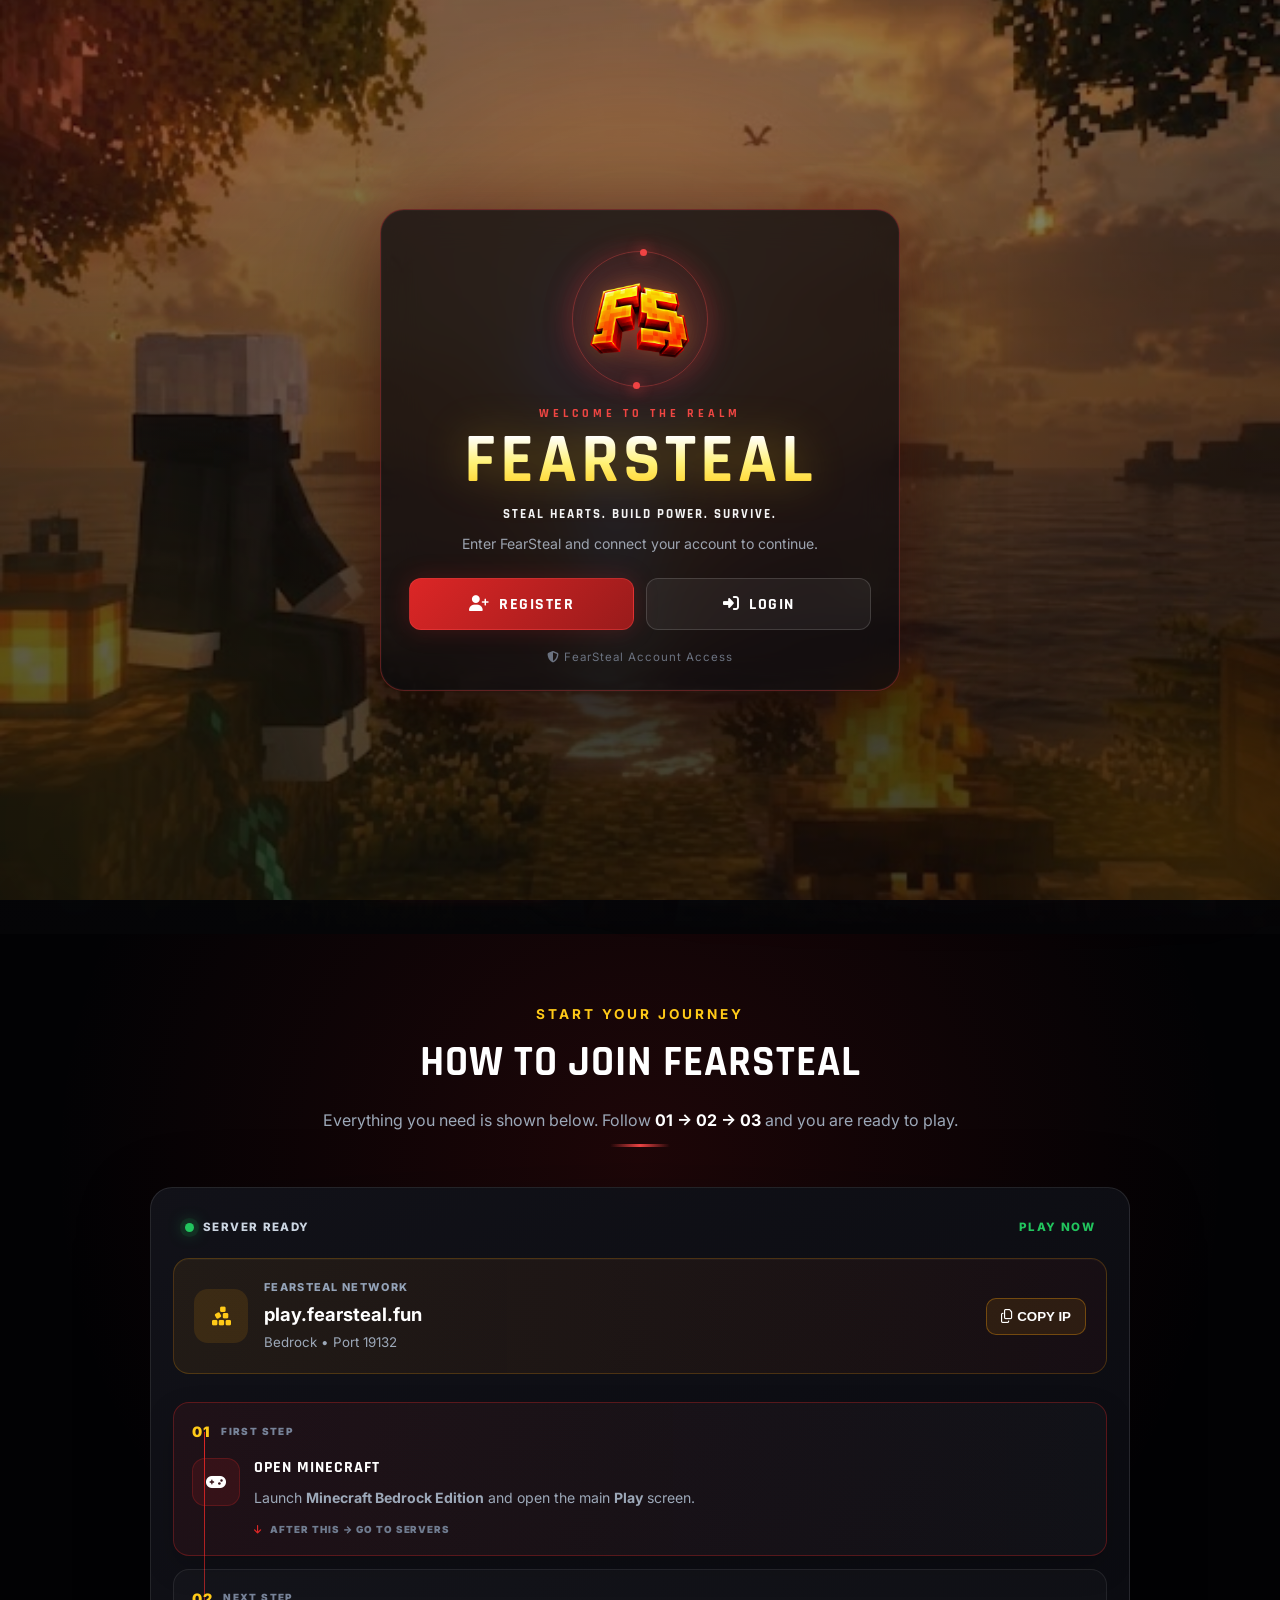
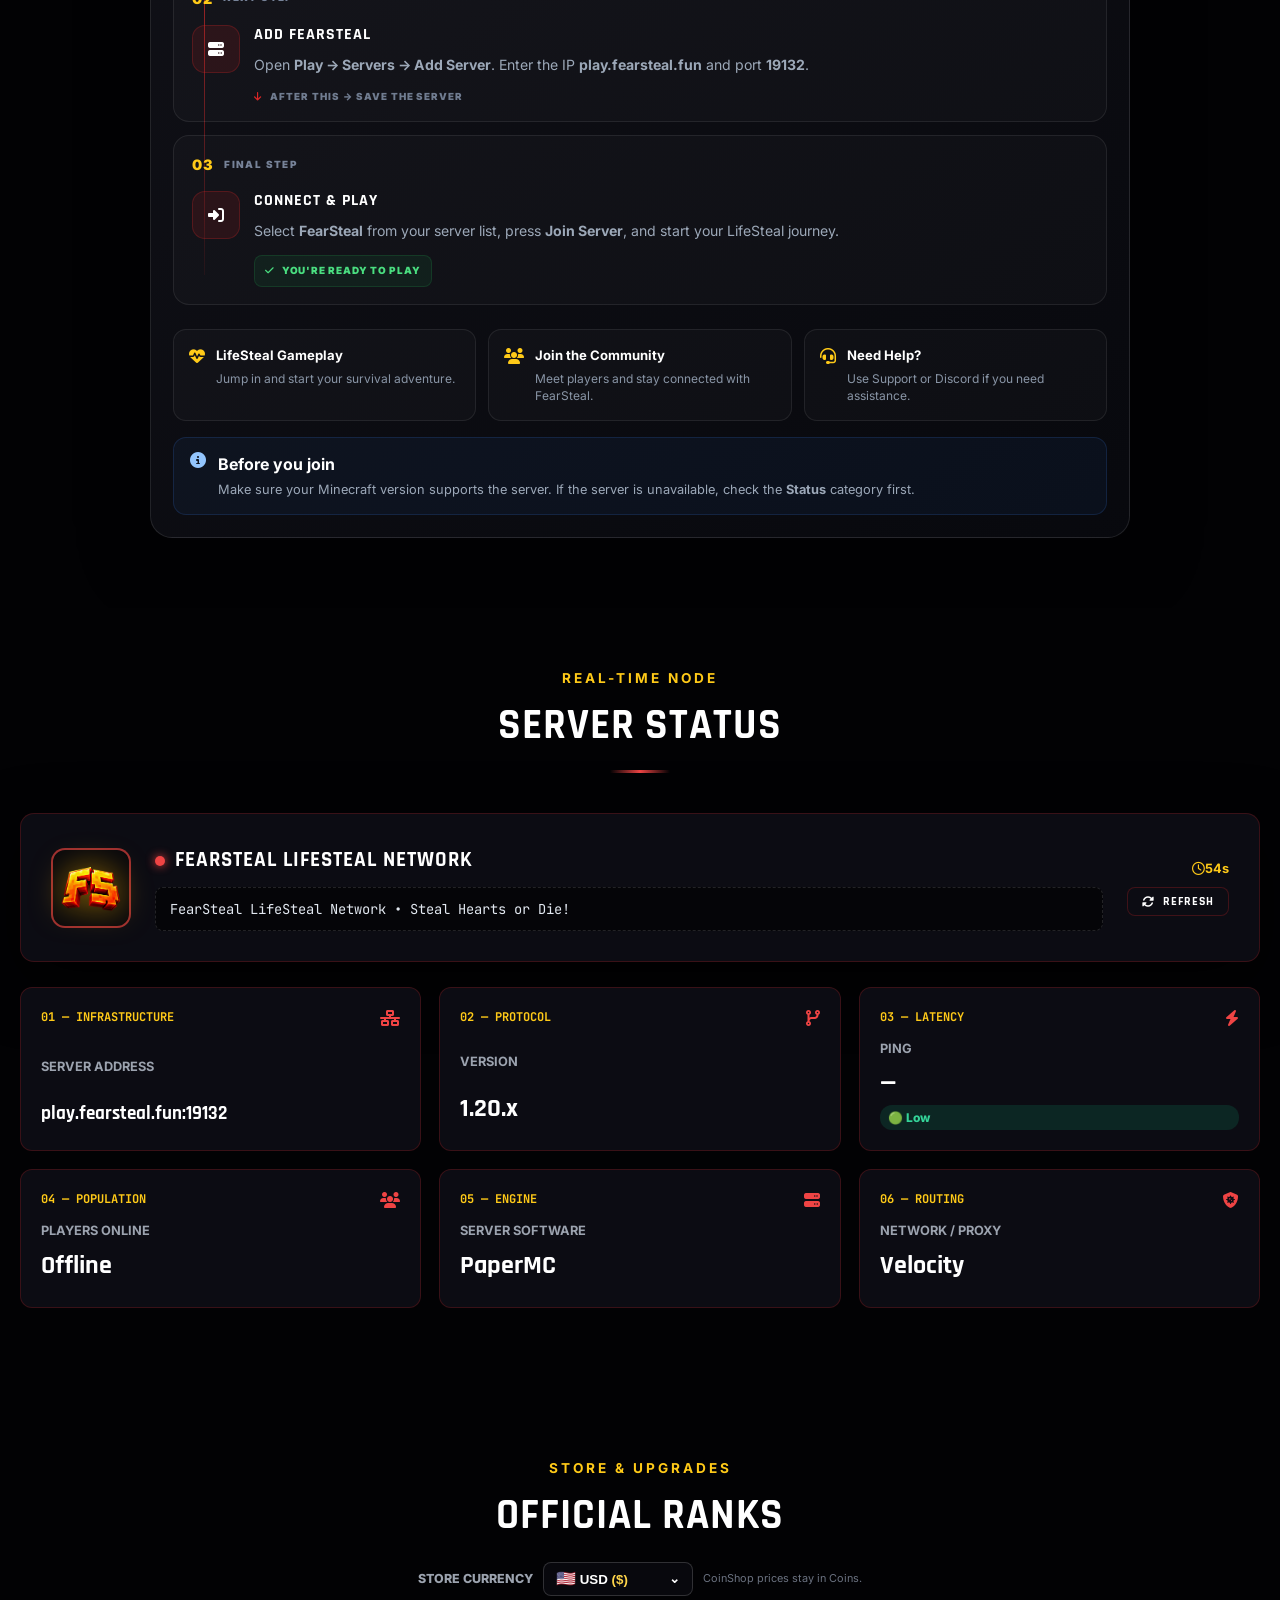
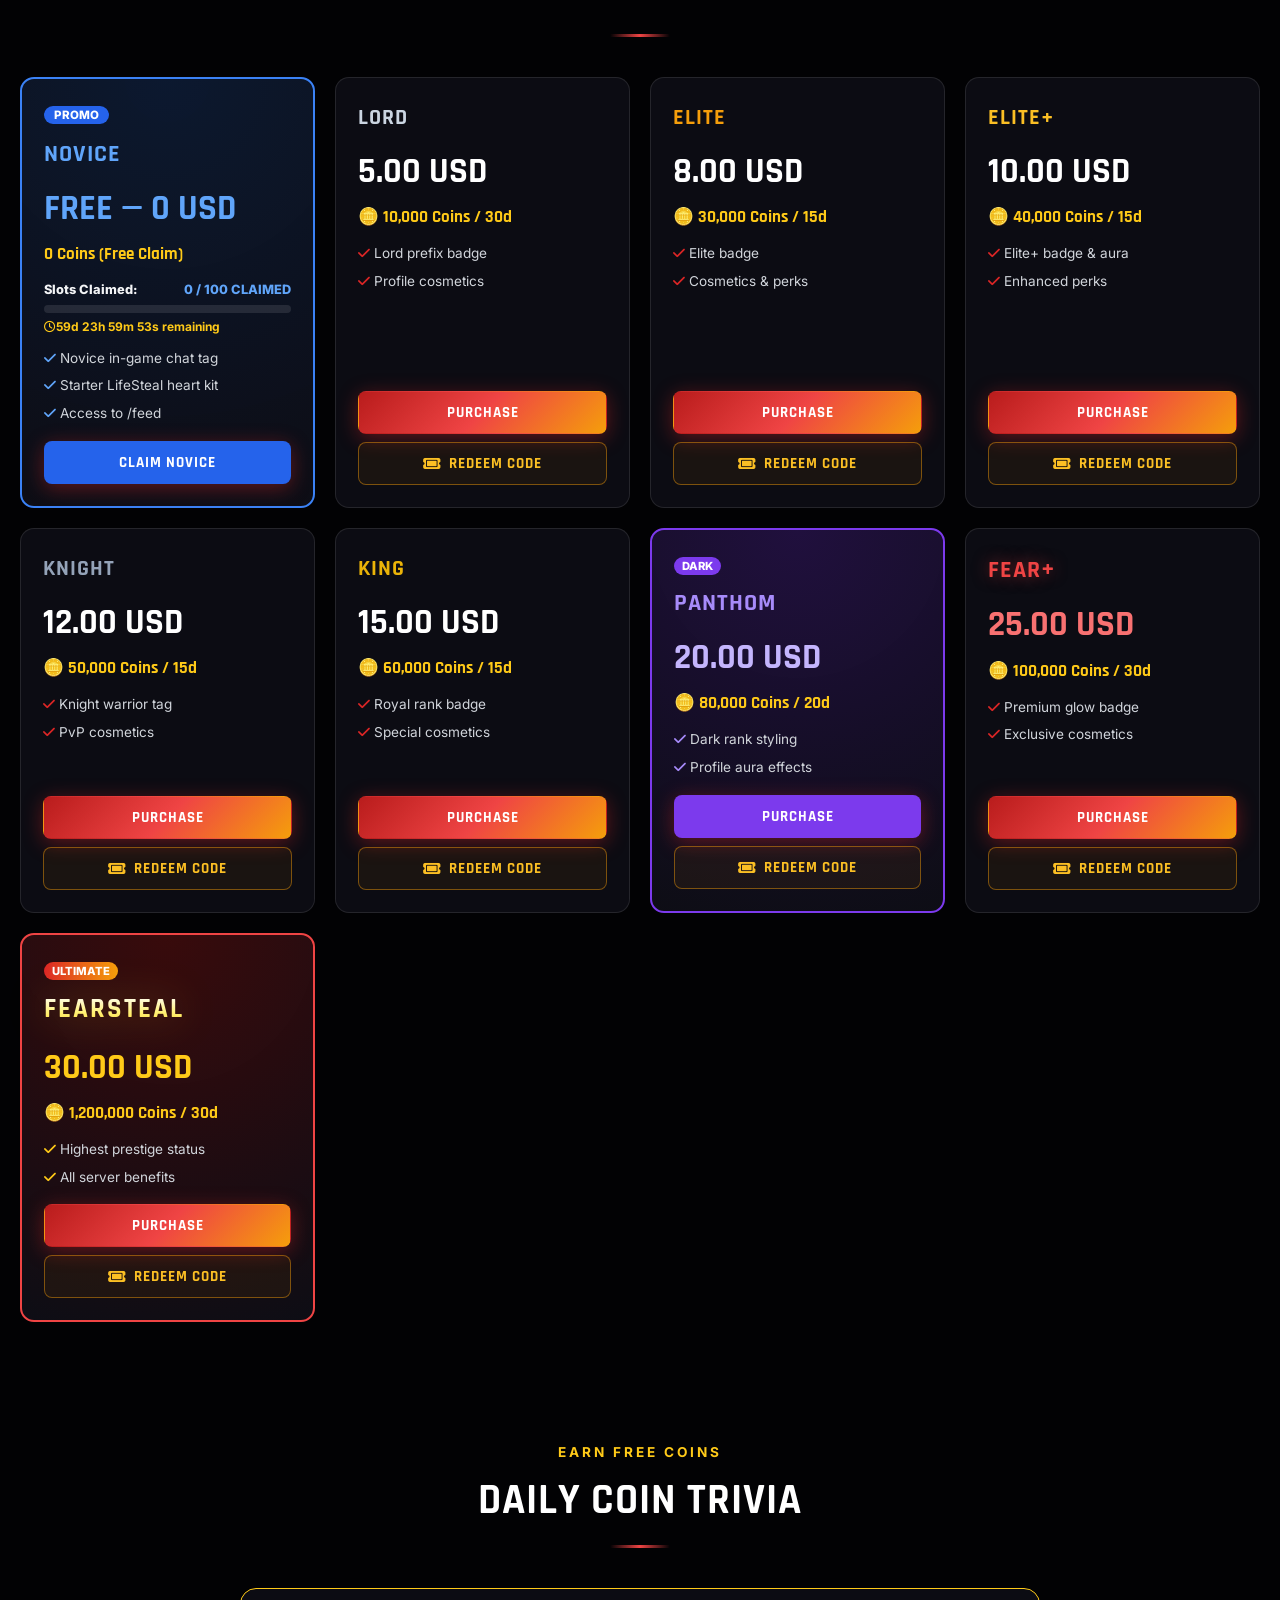
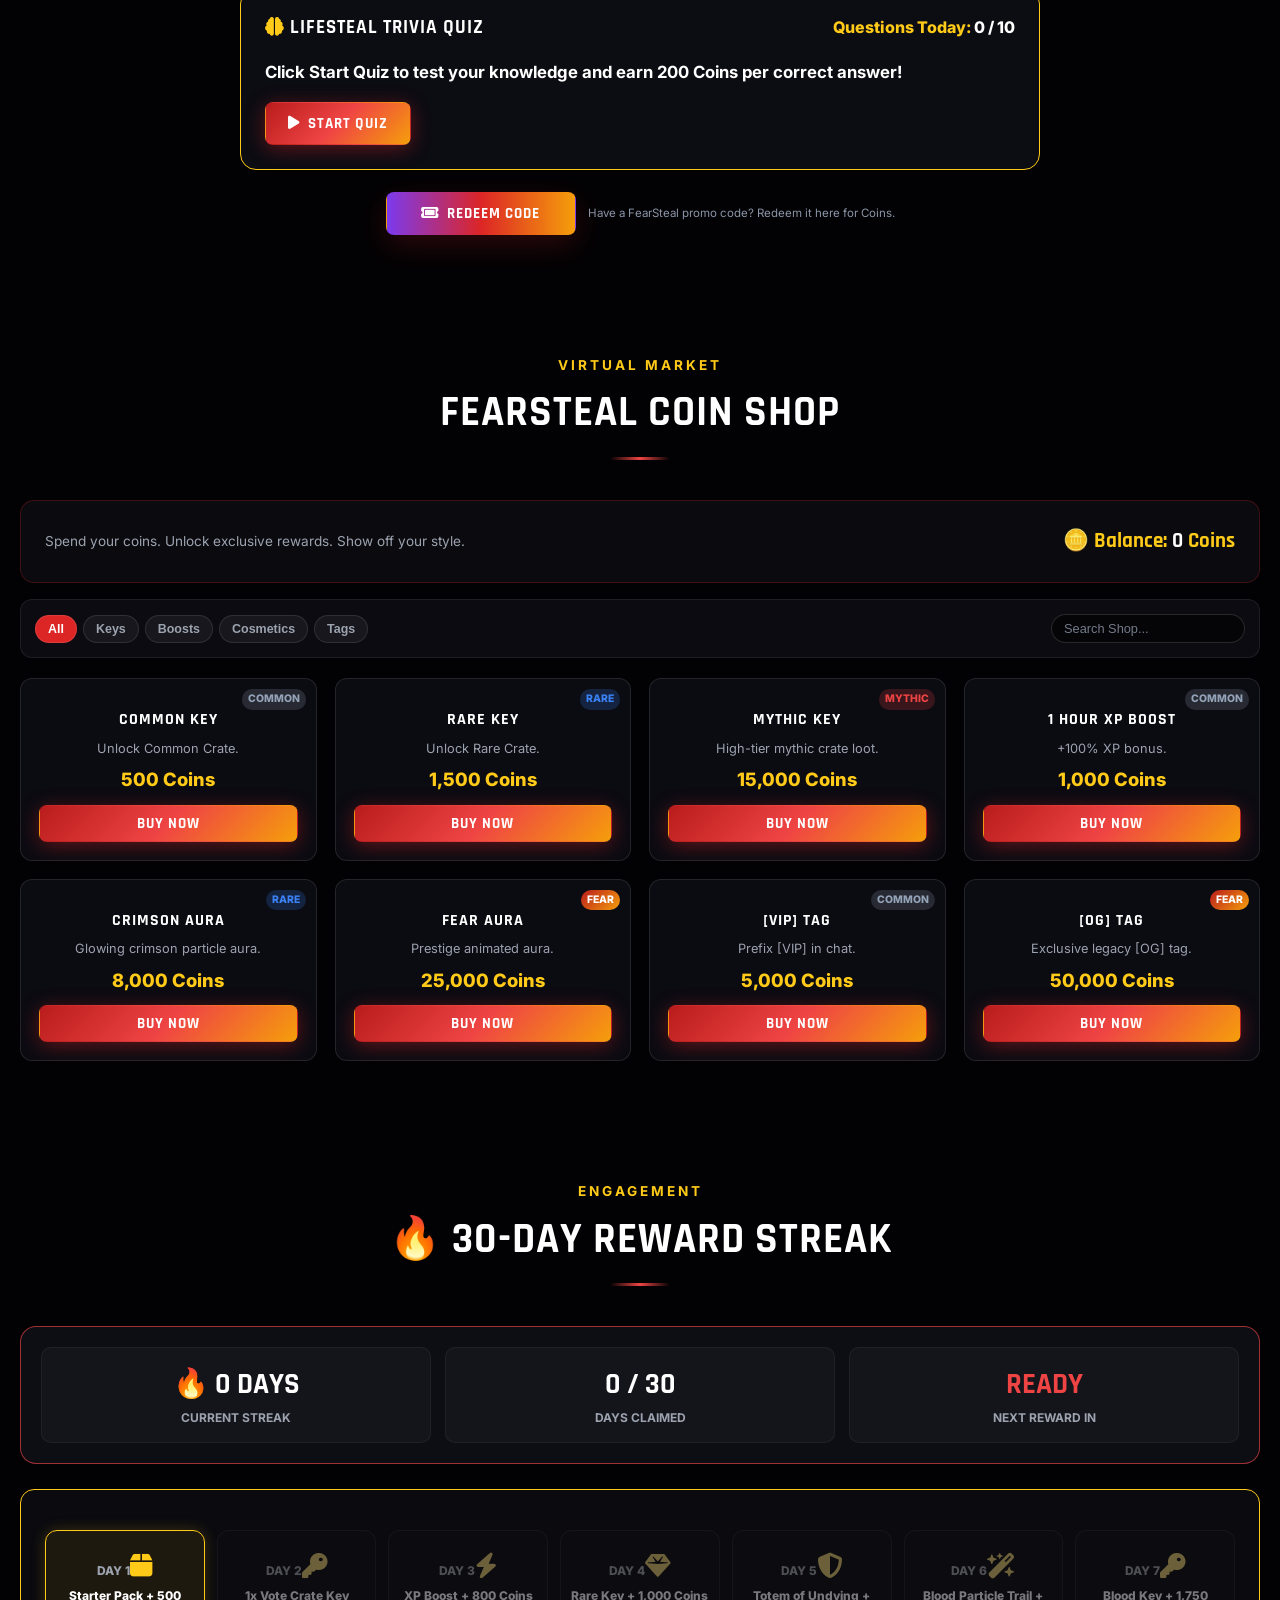
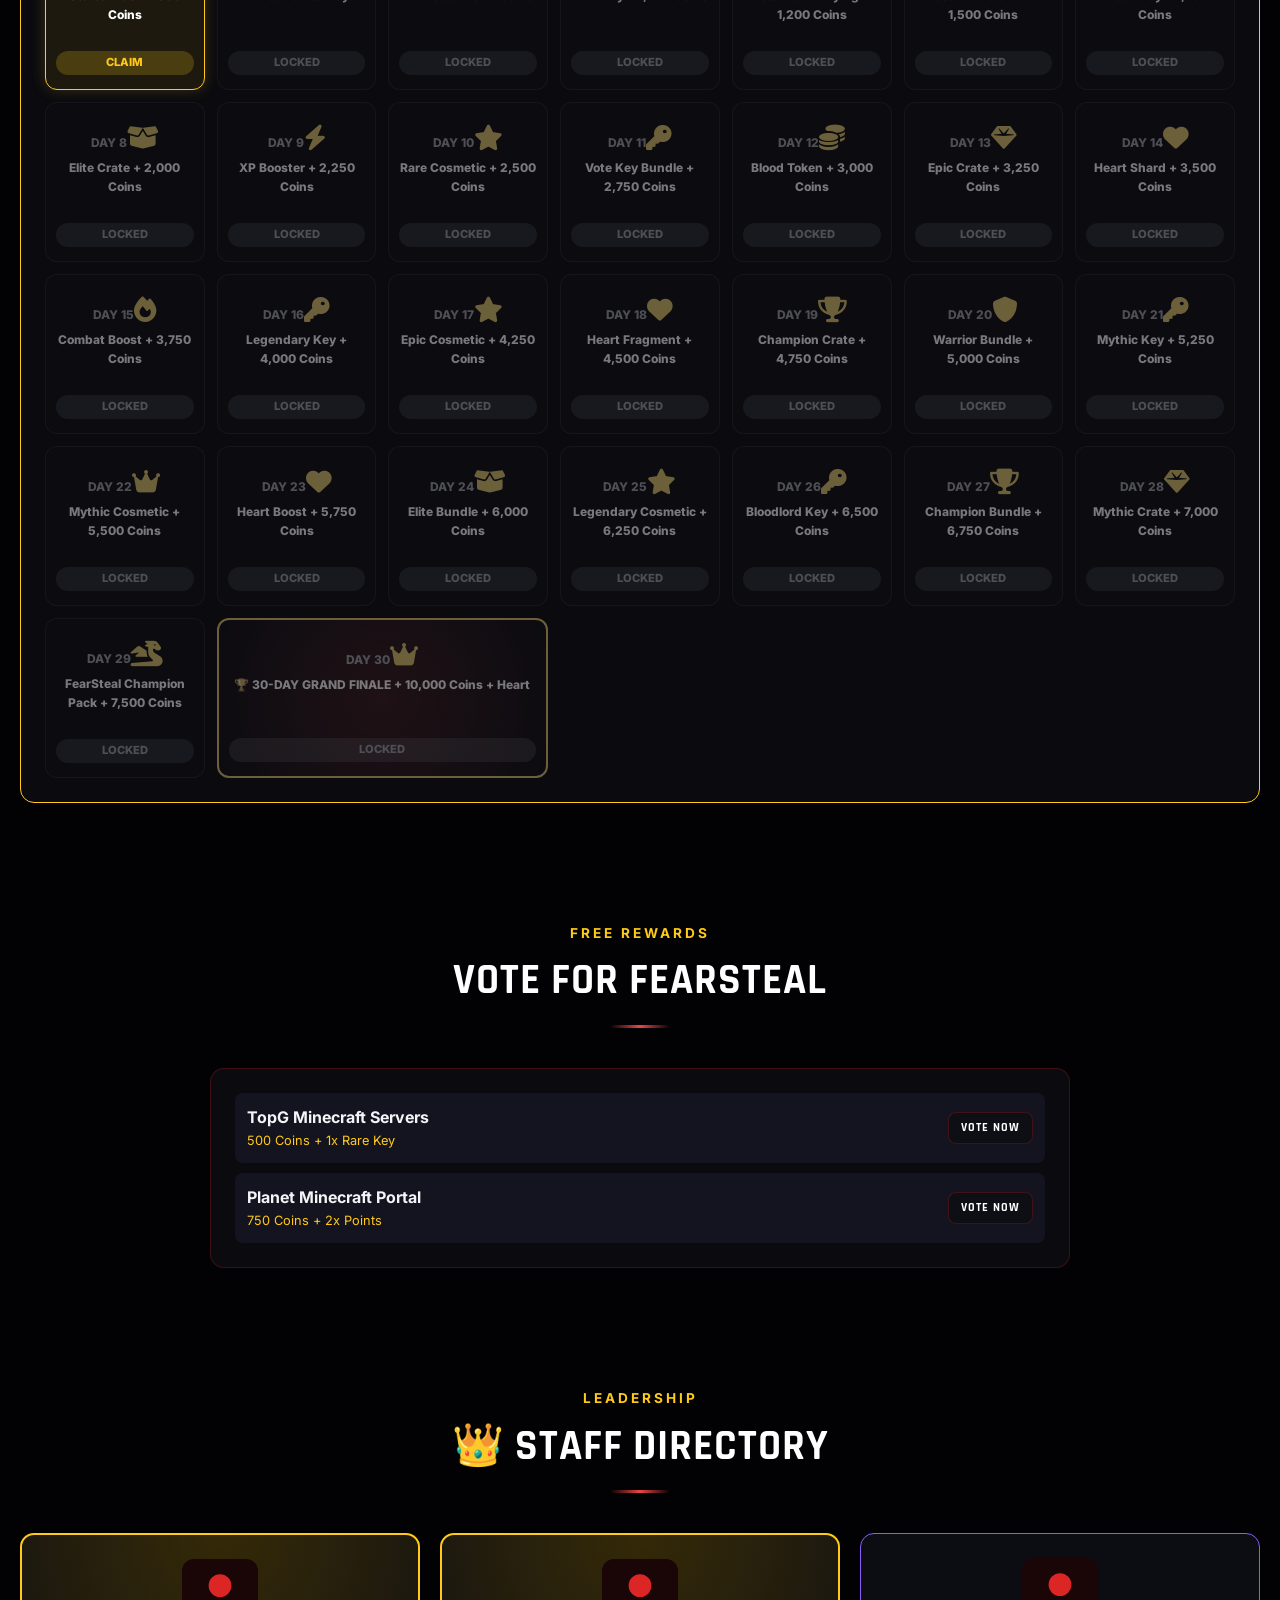
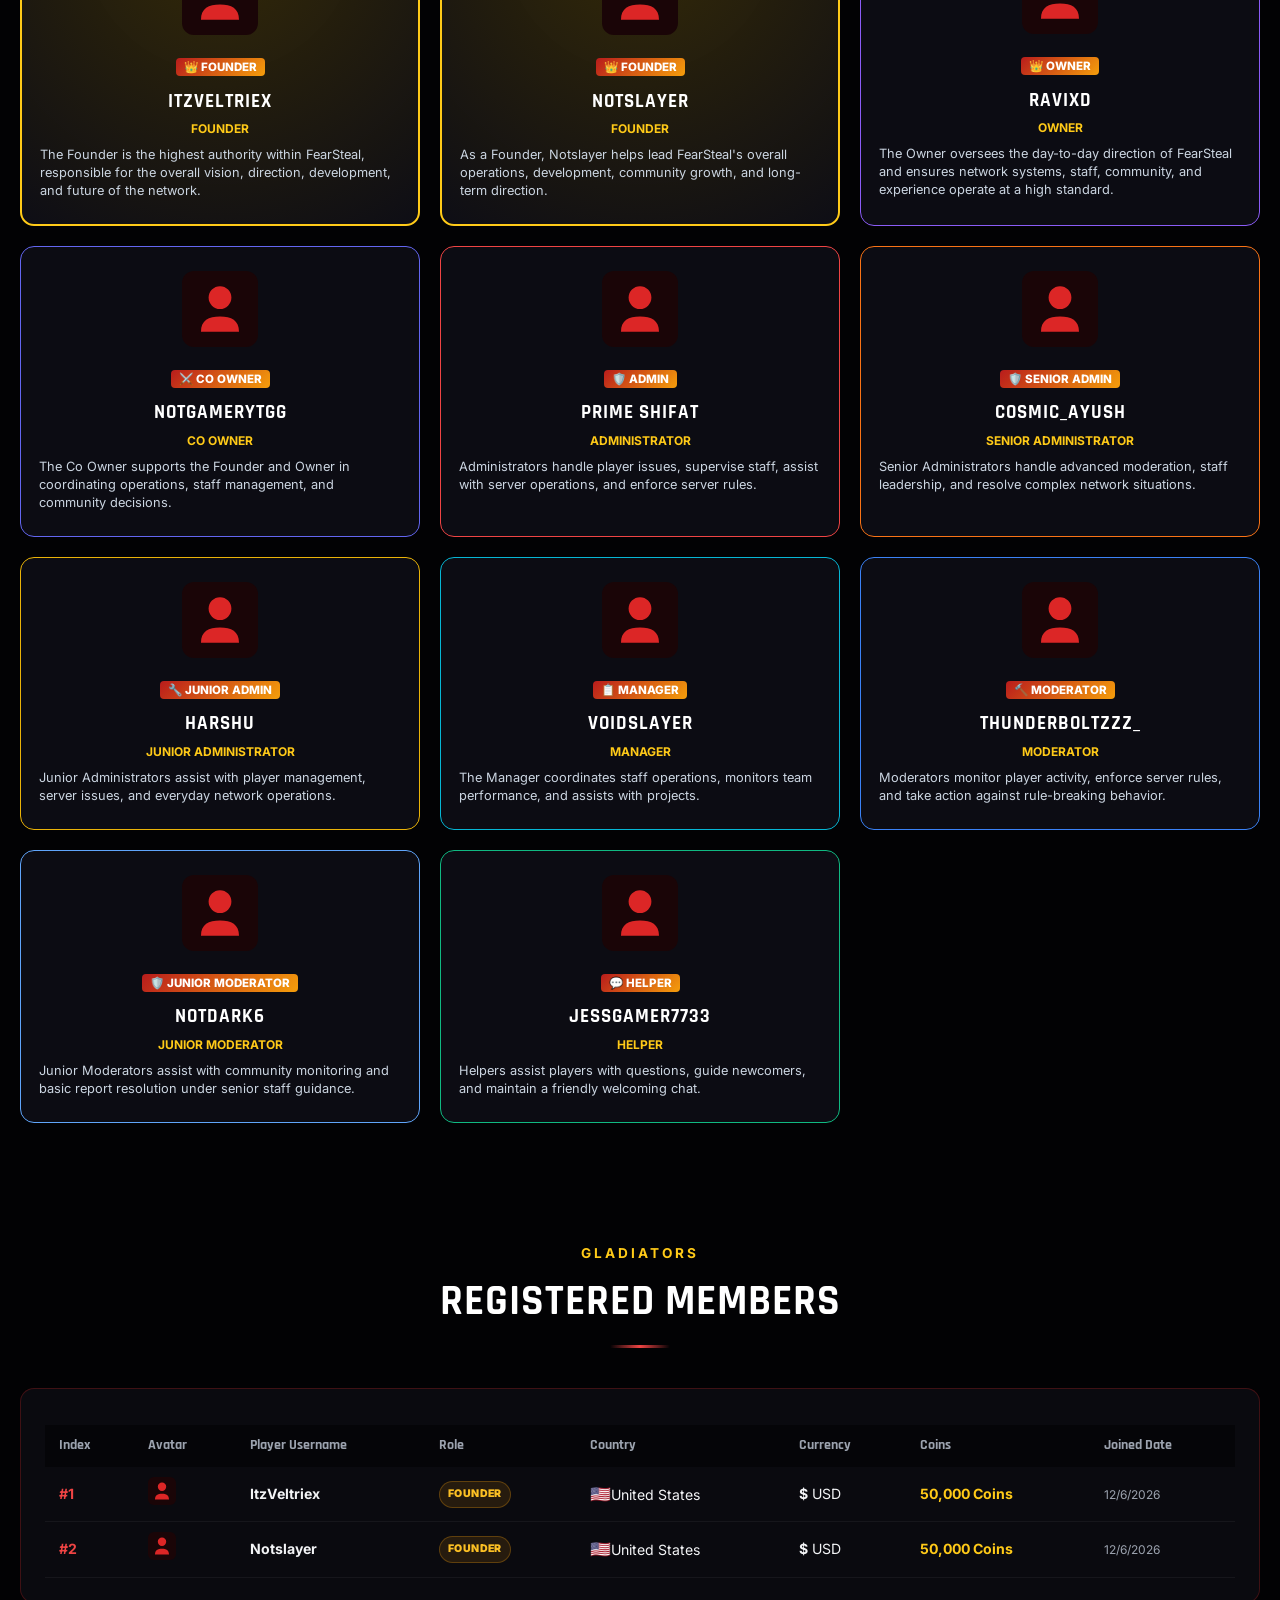
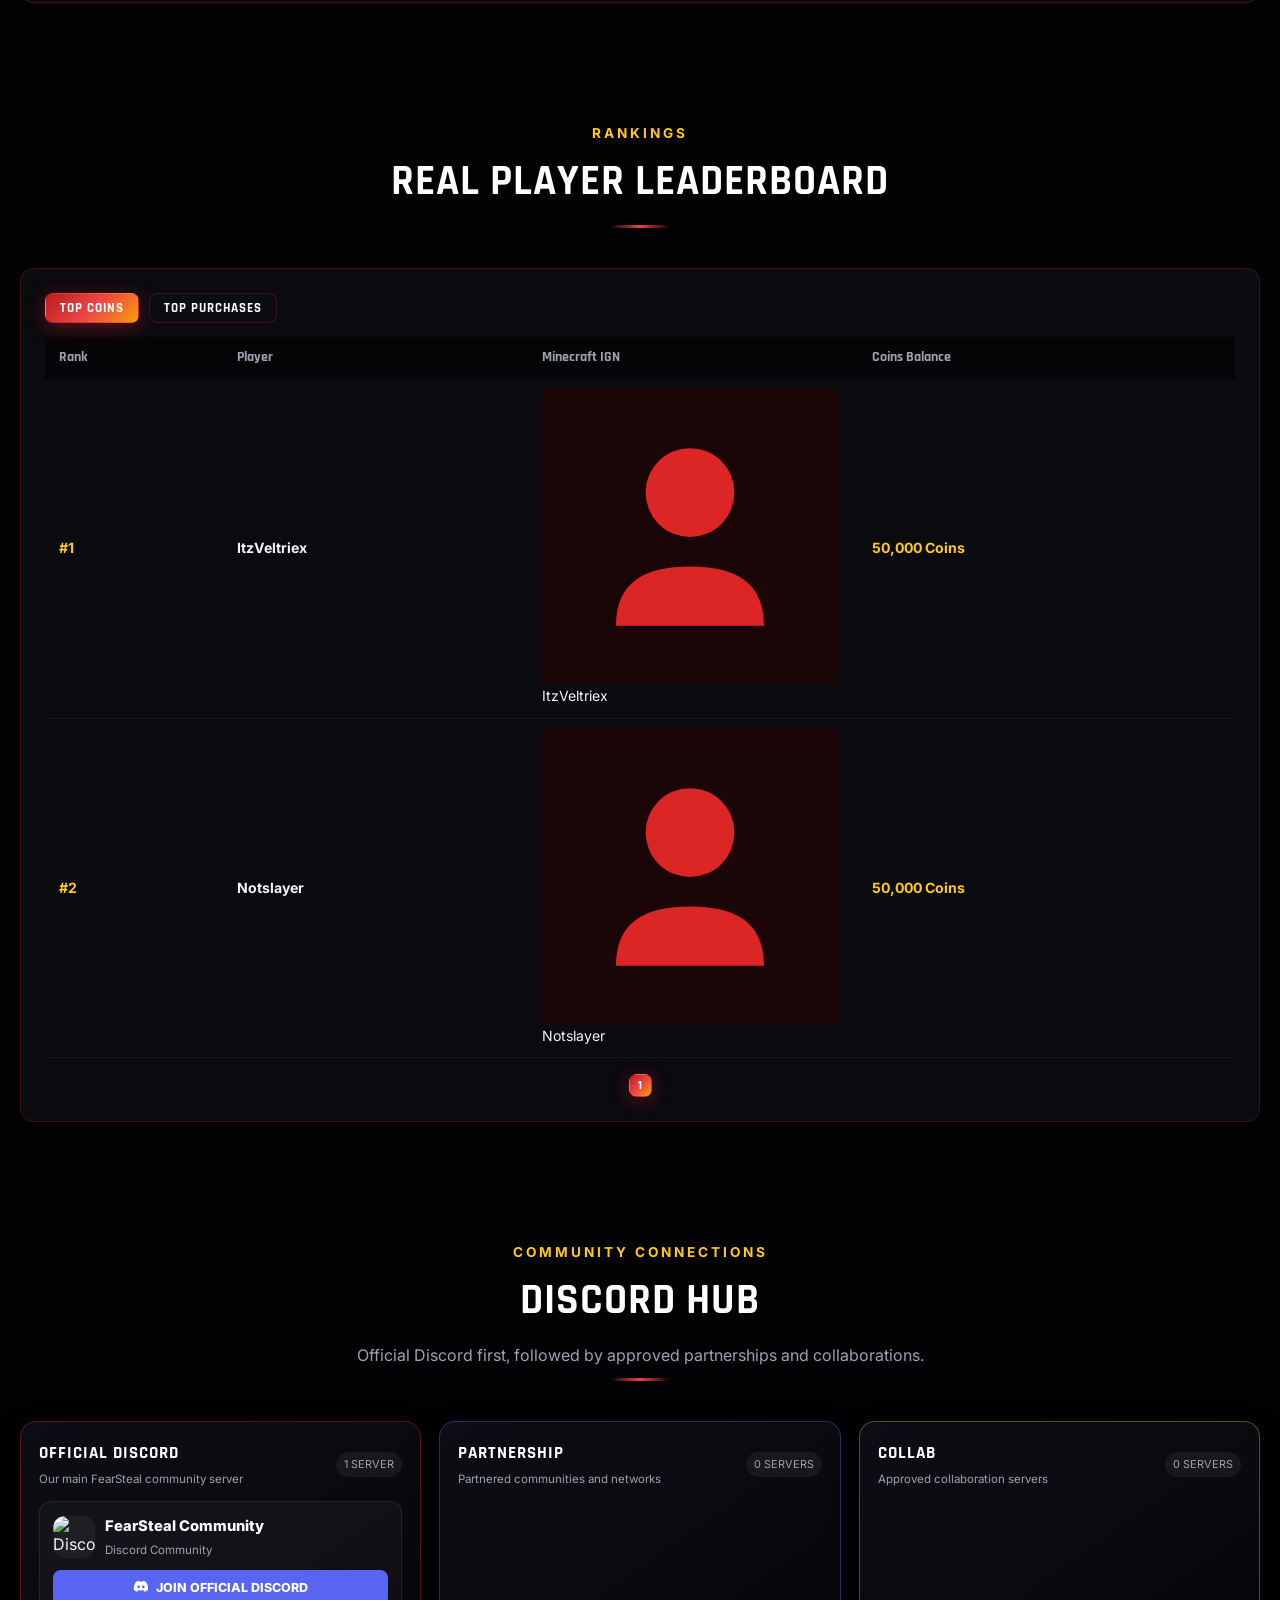
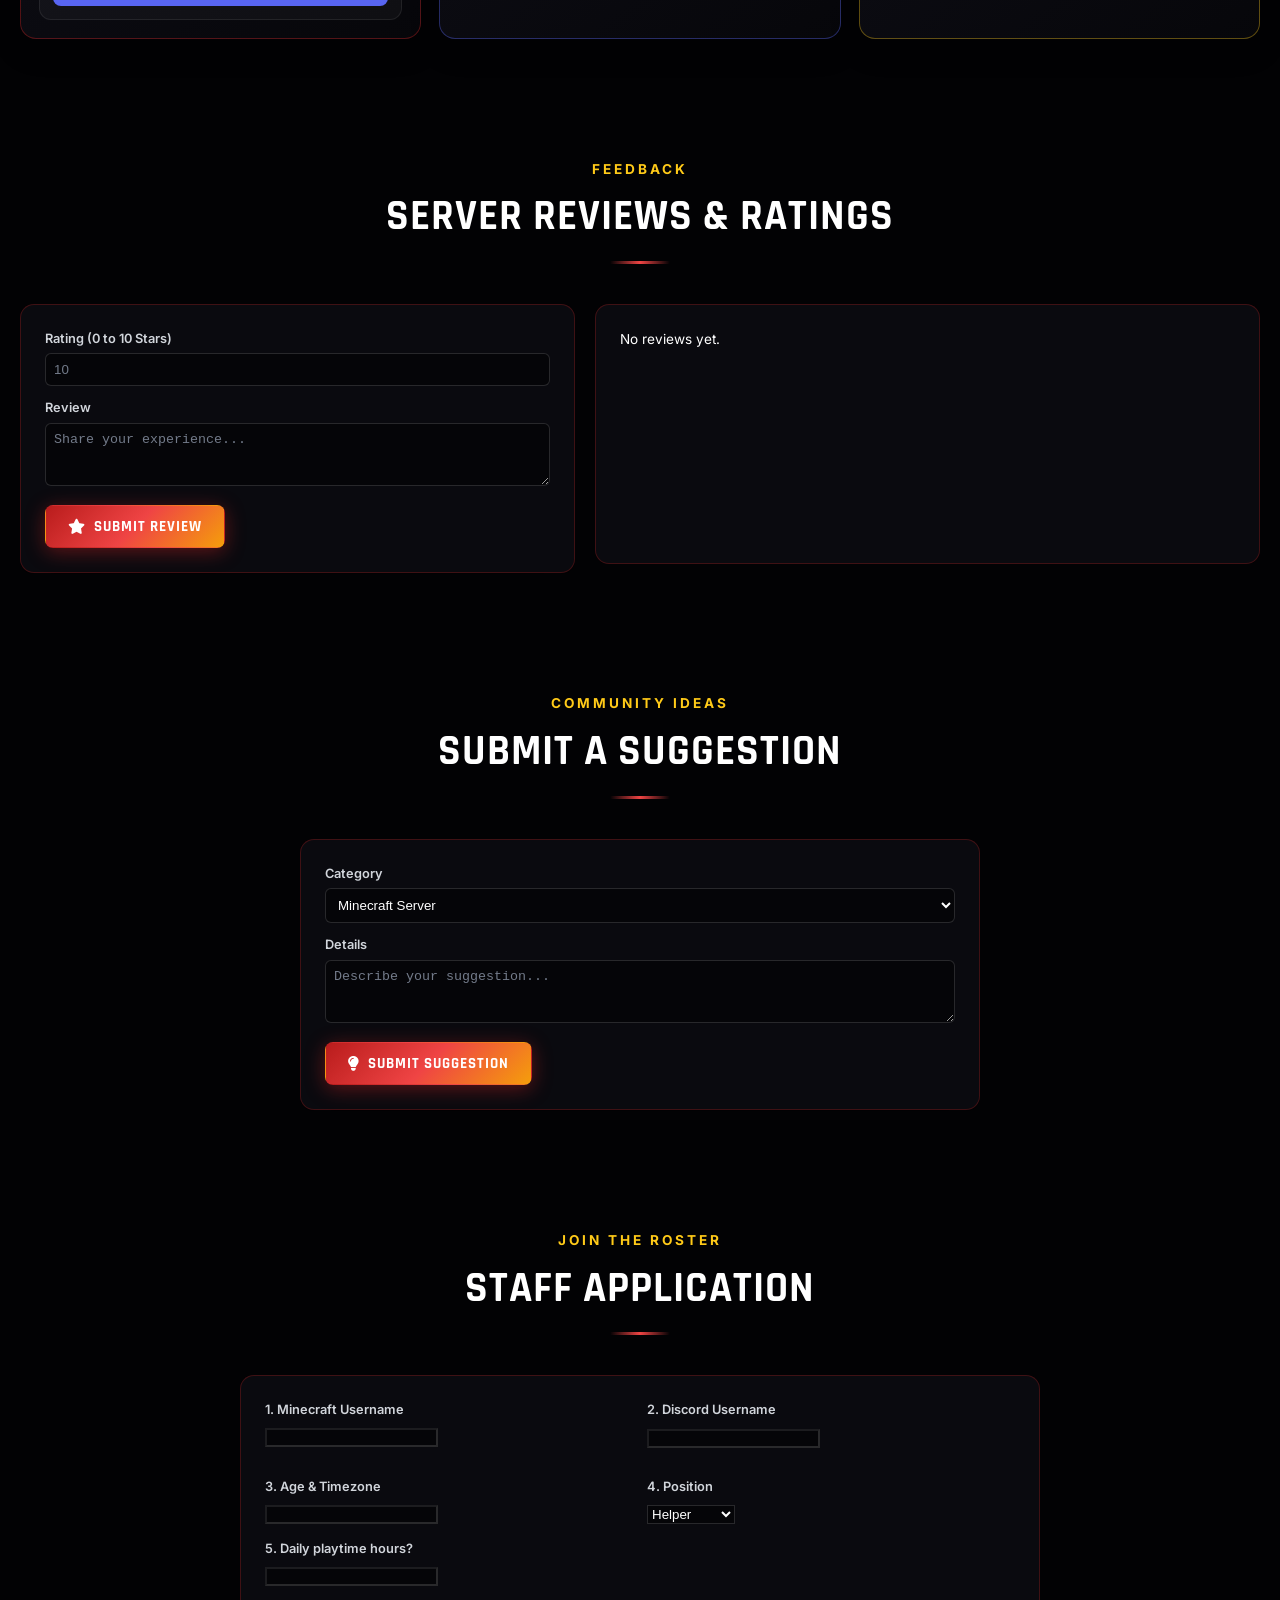
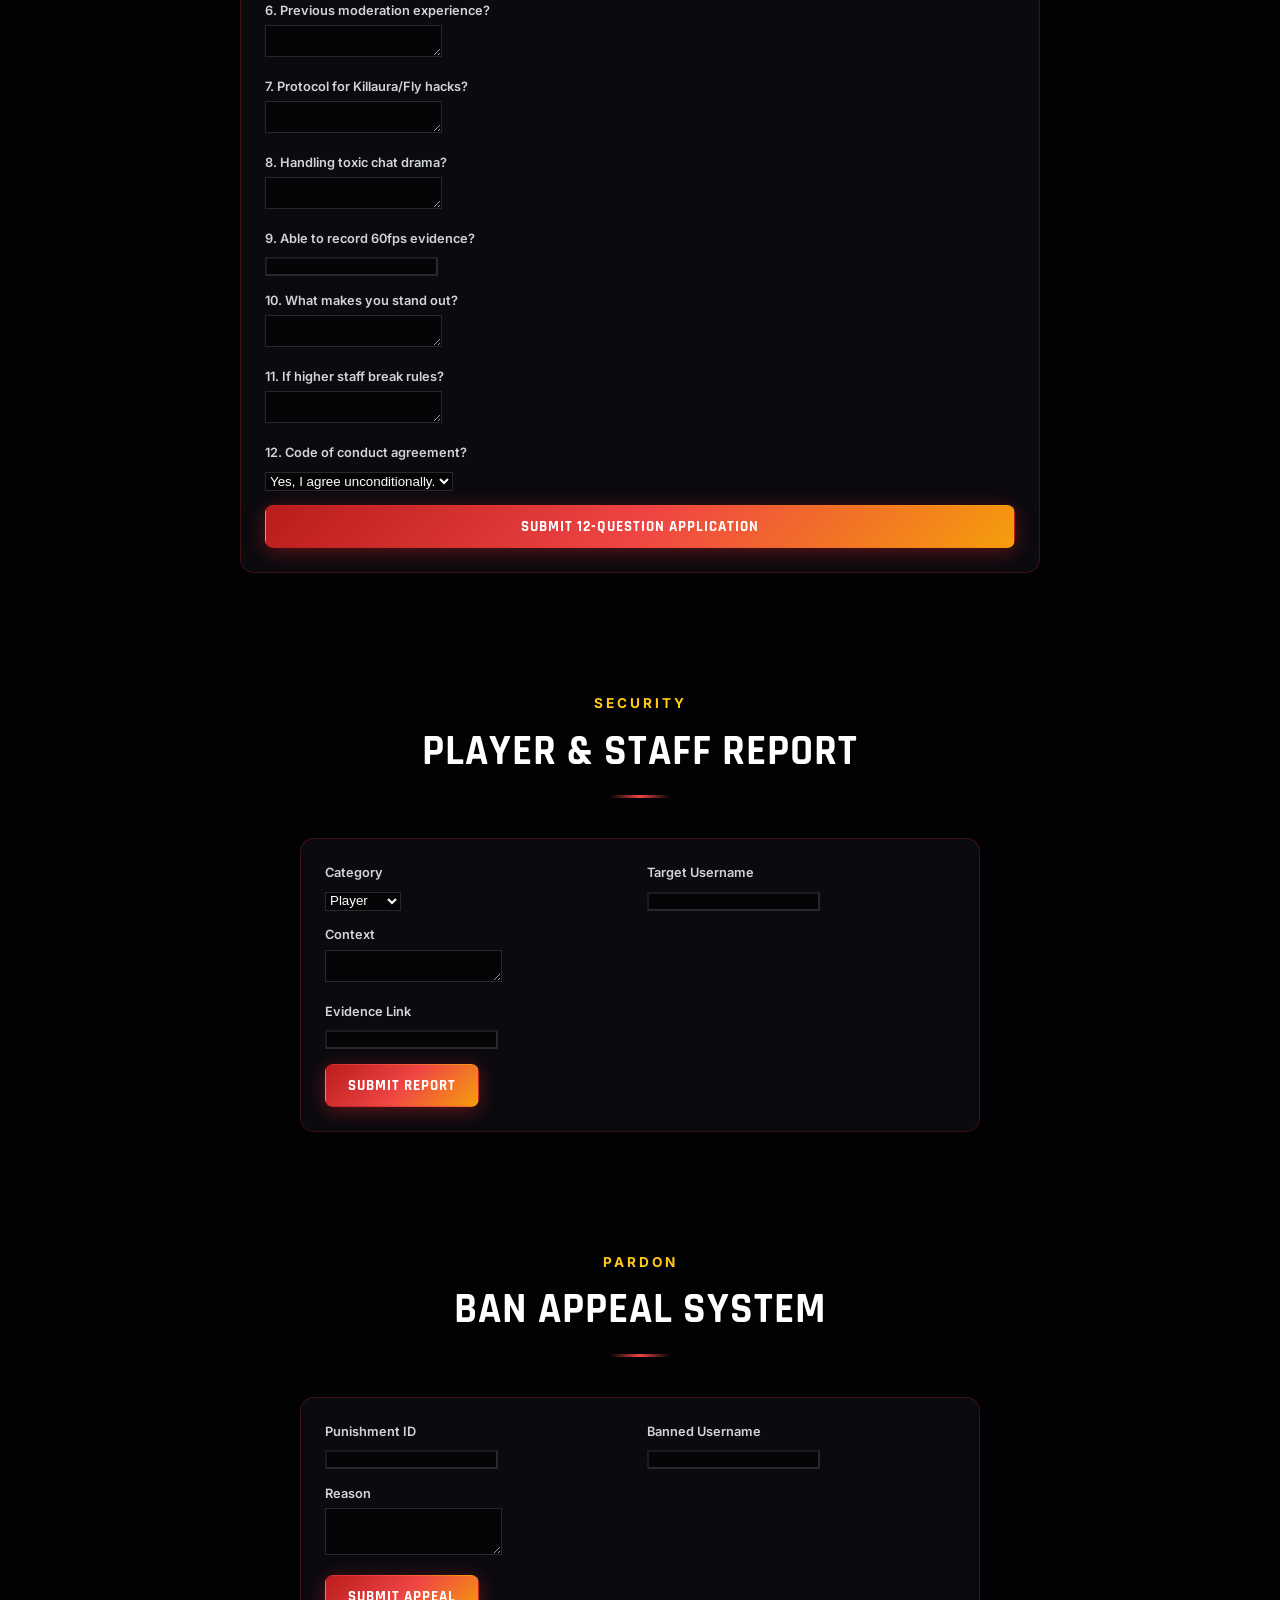
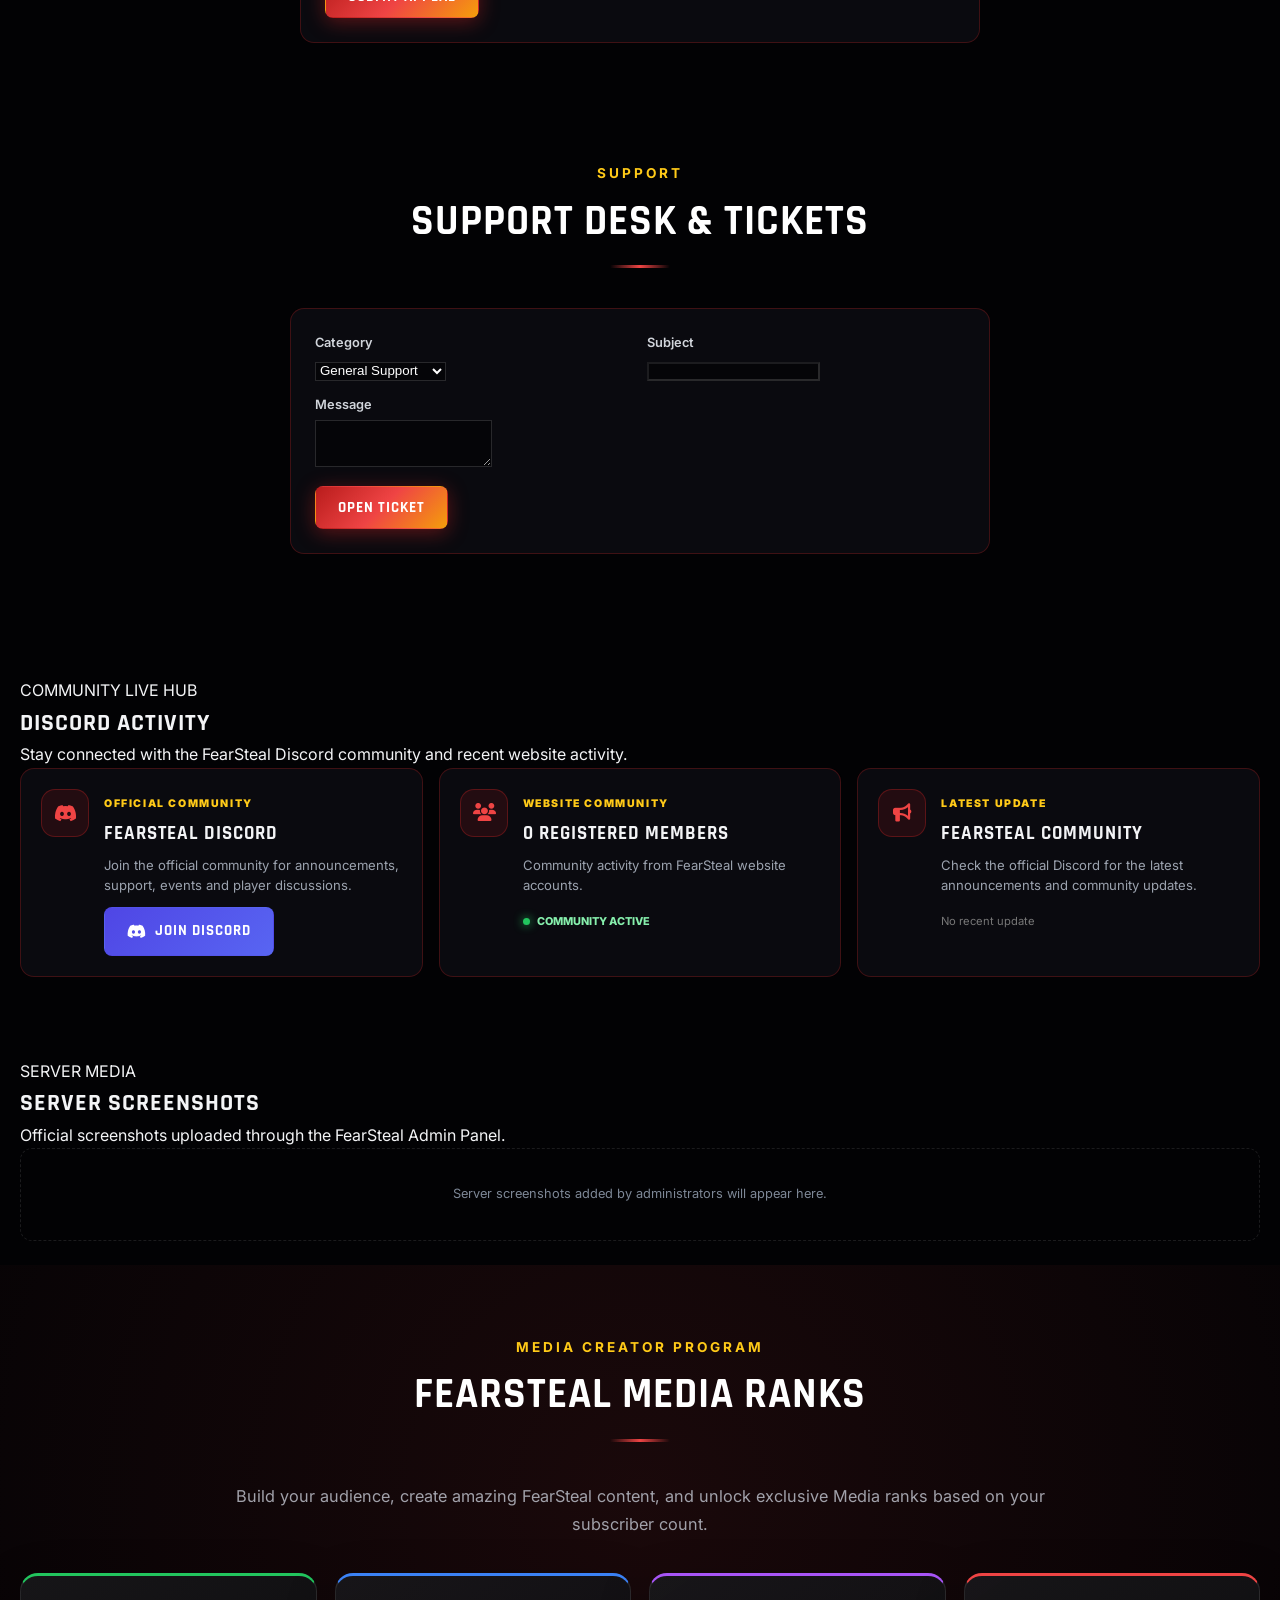
==== commit d72c422c: "Update index.html" ====
--- a/index.html
+++ b/index.html
@@ -1,3721 +1,2729 @@
-<!DOCTYPE html><html lang="en"><head><meta charset="UTF-8" /><meta name="viewport" content="width=device-width, initial-scale=1.0" /><title>Home | FearSteal</title><meta name="description" content="FearSteal - The premier Minecraft LifeSteal network featuring competitive PvP, dynamic events, real-time live server tracking, custom ranks, and a vibrant community." /><meta name="theme-color" content="#dc2626" /><link rel="icon" href=""><link rel="preconnect" href="https://fonts.googleapis.com" /><link rel="preconnect" href="https://fonts.gstatic.com" crossorigin /><link href="https://fonts.googleapis.com/css2?family=Cinzel:wght@700;800;900&family=Rajdhani:wght@500;600;700;800&family=Inter:wght@300;400;500;600;700&family=JetBrains+Mono:wght@400;600;700&display=swap" rel="stylesheet" /><link rel="stylesheet" href="https://cdnjs.cloudflare.com/ajax/libs/font-awesome/6.5.1/css/all.min.css" /><style>
-:root{--fs-shared-bg:url("[data-uri]")}
+<!DOCTYPE html><html lang="en"><head><meta charset="UTF-8" /><meta name="viewport" content="width=device-width, initial-scale=1.0" /><title>Home | FearSteal</title><meta name="description" content="FearSteal - The premier Minecraft LifeSteal network featuring competitive PvP, dynamic events, real-time live server tracking, custom ranks, and a vibrant community." /><meta name="theme-color" content="#dc2626" /><link rel="icon" type="image/png" sizes="96x96" href="[data-uri]" /><link rel="preconnect" href="https://fonts.googleapis.com" /><link rel="preconnect" href="https://fonts.gstatic.com" crossorigin /><link href="https://fonts.googleapis.com/css2?family=Cinzel:wght@700;800;900&family=Rajdhani:wght@500;600;700;800&family=Inter:wght@300;400;500;600;700&family=JetBrains+Mono:wght@400;600;700&display=swap" rel="stylesheet" /><link rel="stylesheet" href="https://cdnjs.cloudflare.com/ajax/libs/font-awesome/6.5.1/css/all.min.css" /><style>:root{--fs-shared-bg:url("[data-uri]")}:root{--bg-dark:#040407;--bg-surface:#0a0a0f;--bg-surface-elevated:#12121b;--bg-glass:rgba(14,14,22,0.88);--border-color:rgba(220,38,38,0.25);--border-subtle:rgba(220,38,38,0.22);--border-bright:rgba(239,68,68,0.65);--border-glow:rgba(239,68,68,0.6);--crimson:#dc2626;--crimson-glow:#ef4444;--crimson-bright:#ff3344;--gold-fs:#ffca18;--gold-deep:#e59005;--emerald-online:#10b981;--emerald-glow:#34d399;--amber-ping:#f59e0b;--red-offline:#ef4444;--text-main:#f3f4f6;--text-muted:#9ca3af;--text-dim:#6b7280;--discord-blurple:#5865F2;--discord-dark:#2b2d31;--discord-darker:#1e1f22;--font-display:'Rajdhani',sans-serif;--font-title:'Cinzel',serif;--font-body:'Inter',sans-serif;--font-mono:'JetBrains Mono',monospace;--radius:14px;--radius-md:12px;--radius-sm:8px;--transition:all 0.25s cubic-bezier(0.16,1,0.3,1);--rarity-common:#94a3b8;--rarity-rare:#3b82f6;--rarity-epic:#a855f7;--rarity-legendary:#f59e0b;--rarity-mythic:#ef4444;--rarity-fear:#dc2626}*{box-sizing:border-box;margin:0;padding:0;scroll-behavior:smooth}body{background-color:var(--bg-dark);color:var(--text-main);font-family:var(--font-body);overflow-x:hidden;line-height:1.6;background-image:radial-gradient(circle at 15% 20%,rgba(220,38,38,0.15) 0%,transparent 40%),radial-gradient(circle at 85% 75%,rgba(229,144,5,0.10) 0%,transparent 45%),linear-gradient(rgba(4,4,7,0.94),rgba(4,4,7,0.98)),url('data:image/svg+xml;utf8,<svg width="40" height="40" viewBox="0 0 40 40" xmlns="http://www.w3.org/2000/svg"><g fill="%23221313" fill-opacity="0.25"><path d="M0 0h20v20H0V0zm20 20h20v20H20V20z"/></g></svg>');background-attachment:fixed}::-webkit-scrollbar{width:8px}::-webkit-scrollbar-track{background:#040407}::-webkit-scrollbar-thumb{background:linear-gradient(180deg,#dc2626,#e59005);border-radius:4px}#particles-canvas{position:fixed;top:0;left:0;width:100vw;height:100vh;pointer-events:none;z-index:1}.smoke-layer{position:fixed;inset:0;pointer-events:none;z-index:2;background:radial-gradient(circle at 50% 30%,rgba(220,38,38,0.08),transparent 60%),radial-gradient(circle at 75% 70%,rgba(255,60,60,0.04),transparent 50%);filter:blur(40px);animation:smokeDrift 22s infinite alternate ease-in-out}@keyframes smokeDrift{0%{transform:scale(1) translate(0,0);opacity:0.6}50%{transform:scale(1.08) translate(-20px,15px);opacity:0.9}100%{transform:scale(1) translate(25px,-15px);opacity:0.7}}h1,h2,h3,h4,.font-display{font-family:var(--font-display);text-transform:uppercase;letter-spacing:1px}.crimson-text{color:var(--crimson-glow);text-shadow:0 0 16px rgba(239,68,68,0.5)}.gold-text{color:var(--gold-fs);text-shadow:0 0 16px rgba(255,202,24,0.5)}.brand-title,.hero-title-gradient{font-family:var(--font-display);font-weight:900;letter-spacing:2px;background:linear-gradient(180deg,#ffffff 15%,#fff176 55%,#ffca18 100%);-webkit-background-clip:text;-webkit-text-fill-color:transparent;filter:drop-shadow(0 0 20px rgba(255,202,24,0.35))}.container{max-width:1360px;margin:0 auto;padding:0 20px;position:relative;z-index:10}.fs-logo-img{display:inline-block;object-fit:contain;filter:drop-shadow(0 0 16px rgba(255,180,0,0.55));transition:transform 0.35s ease,filter 0.35s ease;user-select:none}.fs-logo-img:hover{transform:scale(1.06);filter:drop-shadow(0 0 26px rgba(255,60,60,0.8))}.btn{display:inline-flex;align-items:center;justify-content:center;gap:8px;font-family:var(--font-display);font-weight:800;font-size:0.95rem;text-transform:uppercase;letter-spacing:1px;padding:11px 22px;border-radius:8px;cursor:pointer;border:1px solid transparent;transition:var(--transition);text-decoration:none;position:relative;overflow:hidden}.btn:disabled{opacity:0.5;cursor:not-allowed}.btn-primary{background:linear-gradient(135deg,#b91c1c,#ef4444,#f59e0b);color:#fff;box-shadow:0 4px 20px rgba(220,38,38,0.4)}.btn-primary:hover:not(:disabled){transform:translateY(-2px);box-shadow:0 6px 28px rgba(239,68,68,0.6)}.btn-outline{background:rgba(14,14,20,0.85);color:#fff;border-color:var(--border-color)}.btn-outline:hover:not(:disabled){border-color:var(--crimson-glow);background:rgba(220,38,38,0.2)}.btn-gold{background:linear-gradient(135deg,#b45309,#f59e0b,#fbbf24);color:#000;font-weight:900}.btn-gold:hover:not(:disabled){transform:translateY(-2px);box-shadow:0 0 20px rgba(245,158,11,0.5)}.btn-discord{background:linear-gradient(135deg,#4f46e5,#5865F2);color:#fff}.glass-card{background:rgba(12,12,18,0.88);border:1px solid var(--border-color);backdrop-filter:blur(16px);border-radius:var(--radius);padding:24px;position:relative;transition:var(--transition)}.glass-card:hover{border-color:var(--border-bright);box-shadow:0 10px 30px rgba(220,38,38,0.2)}.section-title-wrap{text-align:center;margin-bottom:40px}.section-subtitle{font-size:0.85rem;font-weight:700;color:var(--gold-fs);letter-spacing:3px;text-transform:uppercase;display:block;margin-bottom:4px}.section-title{font-size:clamp(1.8rem,3.5vw,2.6rem);font-weight:800;color:#ffffff}.section-title-wrap::after{content:'';display:block;width:60px;height:3px;background:linear-gradient(90deg,transparent,var(--crimson-glow),transparent);margin:10px auto 0}#site-loader{position:fixed;inset:0;background:#020204;z-index:9999999;display:flex;flex-direction:column;align-items:center;justify-content:center;transition:opacity 0.4s ease,visibility 0.4s ease}#site-loader.fade-out{opacity:0 !important;visibility:hidden !important;pointer-events:none !important}.loader-ring-wrap{position:relative;width:130px;height:130px;display:flex;align-items:center;justify-content:center;margin-bottom:20px}.loader-spinning-ring{position:absolute;inset:0;border-radius:50%;border:3px solid transparent;border-top-color:var(--crimson);border-bottom-color:var(--gold-fs);animation:spinRing 1.4s linear infinite}.loader-spinning-ring-outer{position:absolute;inset:-10px;border-radius:50%;border:2px dashed rgba(239,68,68,0.4);animation:spinRingReverse 4s linear infinite}@keyframes spinRing{0%{transform:rotate(0deg)}100%{transform:rotate(360deg)}}@keyframes spinRingReverse{0%{transform:rotate(360deg)}100%{transform:rotate(0deg)}}.loader-bar-bg{width:260px;height:6px;background:rgba(255,255,255,0.08);border-radius:10px;overflow:hidden;margin-bottom:10px;border:1px solid rgba(220,38,38,0.3)}.loader-bar-fill{height:100%;width:0%;background:linear-gradient(90deg,#dc2626,#f59e0b,#ef4444);transition:width 0.08s linear}#auth-overlay{position:fixed;inset:0;background-image:linear-gradient(rgba(3,5,10,0.34),rgba(3,5,10,0.68)),var(--fs-shared-bg);background-size:cover;background-position:center;background-attachment:fixed;background-color:#020204;backdrop-filter:blur(28px);z-index:99999;display:flex;align-items:center;justify-content:center;padding:20px;transition:opacity 0.4s ease,visibility 0.4s}#auth-overlay.hidden{opacity:0;visibility:hidden;pointer-events:none}#auth-overlay{background-position:center;background-size:cover;background-repeat:no-repeat;background-color:#050507}.auth-card{width:100%;max-width:540px;background:linear-gradient(180deg,rgba(8,10,18,.86),rgba(8,8,14,.94));border:1px solid var(--border-bright);border-radius:20px;padding:28px;box-shadow:0 20px 80px rgba(0,0,0,0.9),0 0 50px rgba(220,38,38,0.35);max-height:90vh;overflow-y:auto;position:relative}.auth-tabs{display:flex;background:rgba(0,0,0,0.5);border-radius:8px;padding:4px;margin-bottom:18px;gap:4px;flex-wrap:wrap}.auth-tab-btn{flex:1;padding:9px;background:transparent;border:none;color:var(--text-muted);font-family:var(--font-display);font-weight:800;font-size:0.85rem;cursor:pointer;border-radius:6px;transition:var(--transition);min-width:90px;text-align:center}.auth-tab-btn.active{background:linear-gradient(135deg,#b91c1c,#ef4444);color:#fff}.auth-tab-btn.admin-tab{border:1px dashed var(--gold-fs);color:var(--gold-fs)}.auth-form-group{margin-bottom:12px;text-align:left}.auth-form-group label{display:block;font-size:0.8rem;font-weight:600;color:#d1d5db;margin-bottom:4px}.auth-input-wrap{position:relative}.auth-input-wrap i.input-icon{position:absolute;left:14px;top:50%;transform:translateY(-50%);color:#6b7280}.auth-input-wrap input,.auth-input-wrap select,.auth-input-wrap textarea{width:100%;background:rgba(8,8,12,0.9);border:1px solid rgba(255,255,255,0.12);border-radius:8px;padding:10px 40px 10px 40px;color:#fff;font-size:0.9rem;outline:none;font-family:var(--font-body)}.toggle-password{position:absolute;right:14px;top:50%;transform:translateY(-50%);color:#6b7280;cursor:pointer}.strength-bar-bg{height:5px;background:rgba(255,255,255,0.08);border-radius:3px;overflow:hidden;margin-top:5px}.strength-bar-fill{height:100%;width:0%;transition:width 0.3s ease}.auth-info-notice{background:linear-gradient(145deg,rgba(220,38,38,.10),rgba(255,202,24,.05));border:1px solid rgba(239,68,68,.42);padding:13px;border-radius:10px;font-size:.79rem;color:#e5e7eb;margin-bottom:14px;box-shadow:0 0 20px rgba(220,38,38,.06)}.auth-info-notice .notice-title{color:#ffca18;font-weight:900;letter-spacing:1px;margin-bottom:8px}.auth-info-notice .notice-intro{color:#d1d5db;margin-bottom:9px;line-height:1.45}.auth-info-notice .notice-step{display:flex;gap:8px;align-items:flex-start;margin:6px 0}.auth-info-notice .notice-step span{flex:0 0 auto;color:#fff;background:#dc2626;border-radius:5px;padding:2px 6px;font-size:.65rem;font-weight:900;letter-spacing:.5px}.auth-info-notice .notice-step p{margin:0;color:#fecaca;line-height:1.4}.auth-info-notice .notice-author{margin-top:9px;padding-top:8px;border-top:1px dashed rgba(255,255,255,.15);color:#ffca18;line-height:1.4}.auth-info-notice .notice-author b{color:#fff}#active-announcement-banner{display:none;background:linear-gradient(90deg,#7f1d1d,#dc2626,#b45309);color:#fff;padding:10px 20px;font-weight:700;font-size:0.88rem;position:sticky;top:0;z-index:1001}.announcement-flex{display:flex;justify-content:space-between;align-items:center;max-width:1360px;margin:0 auto}.announcement-time-badge{background:rgba(0,0,0,0.35);padding:2px 8px;border-radius:4px;font-size:0.75rem;color:var(--gold-fs)}.top-bar{background:rgba(4,4,6,0.95);border-bottom:1px solid rgba(255,255,255,0.05);font-size:0.82rem;padding:6px 0}.top-bar-inner{display:flex;justify-content:space-between;align-items:center}header.main-nav-wrapper{position:sticky;top:0;z-index:1000;background:rgba(8,8,12,0.95);backdrop-filter:blur(18px);border-bottom:1px solid var(--border-color)}.nav-inner{display:flex;align-items:center;justify-content:space-between;padding:10px 0;gap:10px}.nav-links-list{display:flex;list-style:none;align-items:center;gap:4px;flex-wrap:wrap}.nav-item a{color:#d1d5db;text-decoration:none;font-family:var(--font-display);font-size:0.86rem;font-weight:700;padding:6px 8px;border-radius:6px;display:flex;align-items:center;gap:5px;transition:var(--transition)}.nav-item a:hover{color:#fff;background:rgba(220,38,38,0.2)}.mobile-hamburger-btn{display:none;background:transparent;border:1px solid rgba(255,255,255,0.15);color:#fff;padding:6px 12px;border-radius:6px;cursor:pointer;font-size:1rem}.account-menu-container{position:relative}.account-avatar-btn{display:flex;align-items:center;gap:8px;background:rgba(255,255,255,0.06);border:1px solid rgba(255,255,255,0.12);padding:5px 12px;border-radius:30px;cursor:pointer;color:#fff;font-family:var(--font-display);font-weight:700;font-size:0.85rem}.account-avatar-btn img{width:26px;height:26px;border-radius:4px}.account-dropdown-menu{position:absolute;right:0;top:calc(100%+8px);width:240px;background:#0e0e16;border:1px solid var(--border-bright);border-radius:12px;box-shadow:0 15px 40px rgba(0,0,0,0.85);display:none;flex-direction:column;overflow:hidden;z-index:10002}.account-dropdown-menu.open{display:flex}.dropdown-item{padding:10px 16px;color:#d1d5db;text-decoration:none;font-size:0.85rem;display:flex;align-items:center;gap:10px;font-weight:600;cursor:pointer;background:transparent;border:none;width:100%;text-align:left}.dropdown-item:hover{background:rgba(220,38,38,0.2);color:#fff}.badge-admin{background:linear-gradient(135deg,#b91c1c,#f59e0b);color:#fff;padding:2px 8px;border-radius:4px;font-size:0.72rem;font-weight:800}.badge-staff{background:#2563eb;color:#fff;padding:2px 8px;border-radius:4px;font-size:0.72rem;font-weight:800}.dashboard-modal-overlay{position:fixed;inset:0;background:rgba(3,3,6,0.96);backdrop-filter:blur(24px);z-index:10005;display:none;align-items:center;justify-content:center;padding:20px}.dashboard-modal-overlay.open{display:flex}.dash-box{width:100%;max-width:1050px;max-height:90vh;overflow-y:auto;background:#0d0d14;border:2px solid var(--crimson);border-radius:16px;padding:26px}.dash-tabs{display:flex;gap:8px;border-bottom:1px solid rgba(255,255,255,0.1);padding-bottom:12px;margin-bottom:18px;flex-wrap:wrap}.dash-tab-btn{background:rgba(255,255,255,0.05);border:1px solid rgba(255,255,255,0.1);color:#9ca3af;padding:8px 14px;border-radius:6px;font-family:var(--font-display);font-weight:700;cursor:pointer}.dash-tab-btn.active{background:var(--crimson);color:#fff;border-color:var(--crimson-glow)}.dash-pane{display:none}.dash-pane.active{display:block}table.custom-table{width:100%;border-collapse:collapse;text-align:left;margin-top:12px}table.custom-table th{background:rgba(5,5,8,0.85);font-family:var(--font-display);font-size:0.85rem;color:var(--text-muted);padding:10px 14px}table.custom-table td{padding:10px 14px;border-bottom:1px solid rgba(255,255,255,0.05);font-size:0.88rem}.form-grid-2{display:grid;grid-template-columns:1fr 1fr;gap:14px}@media (max-width:992px){.form-grid-2{grid-template-columns:1fr}.mobile-hamburger-btn{display:inline-block}.nav-links-list{display:none;position:absolute;top:100%;left:0;right:0;background:#09090e;flex-direction:column;padding:15px;border-bottom:1px solid var(--border-color)}.nav-links-list.open{display:flex}}.hero-section{isolation:isolate;overflow:hidden;background:#03070d}.hero-section::before{content:"";position:absolute;inset:0;z-index:-2;background-image:url("[data-uri]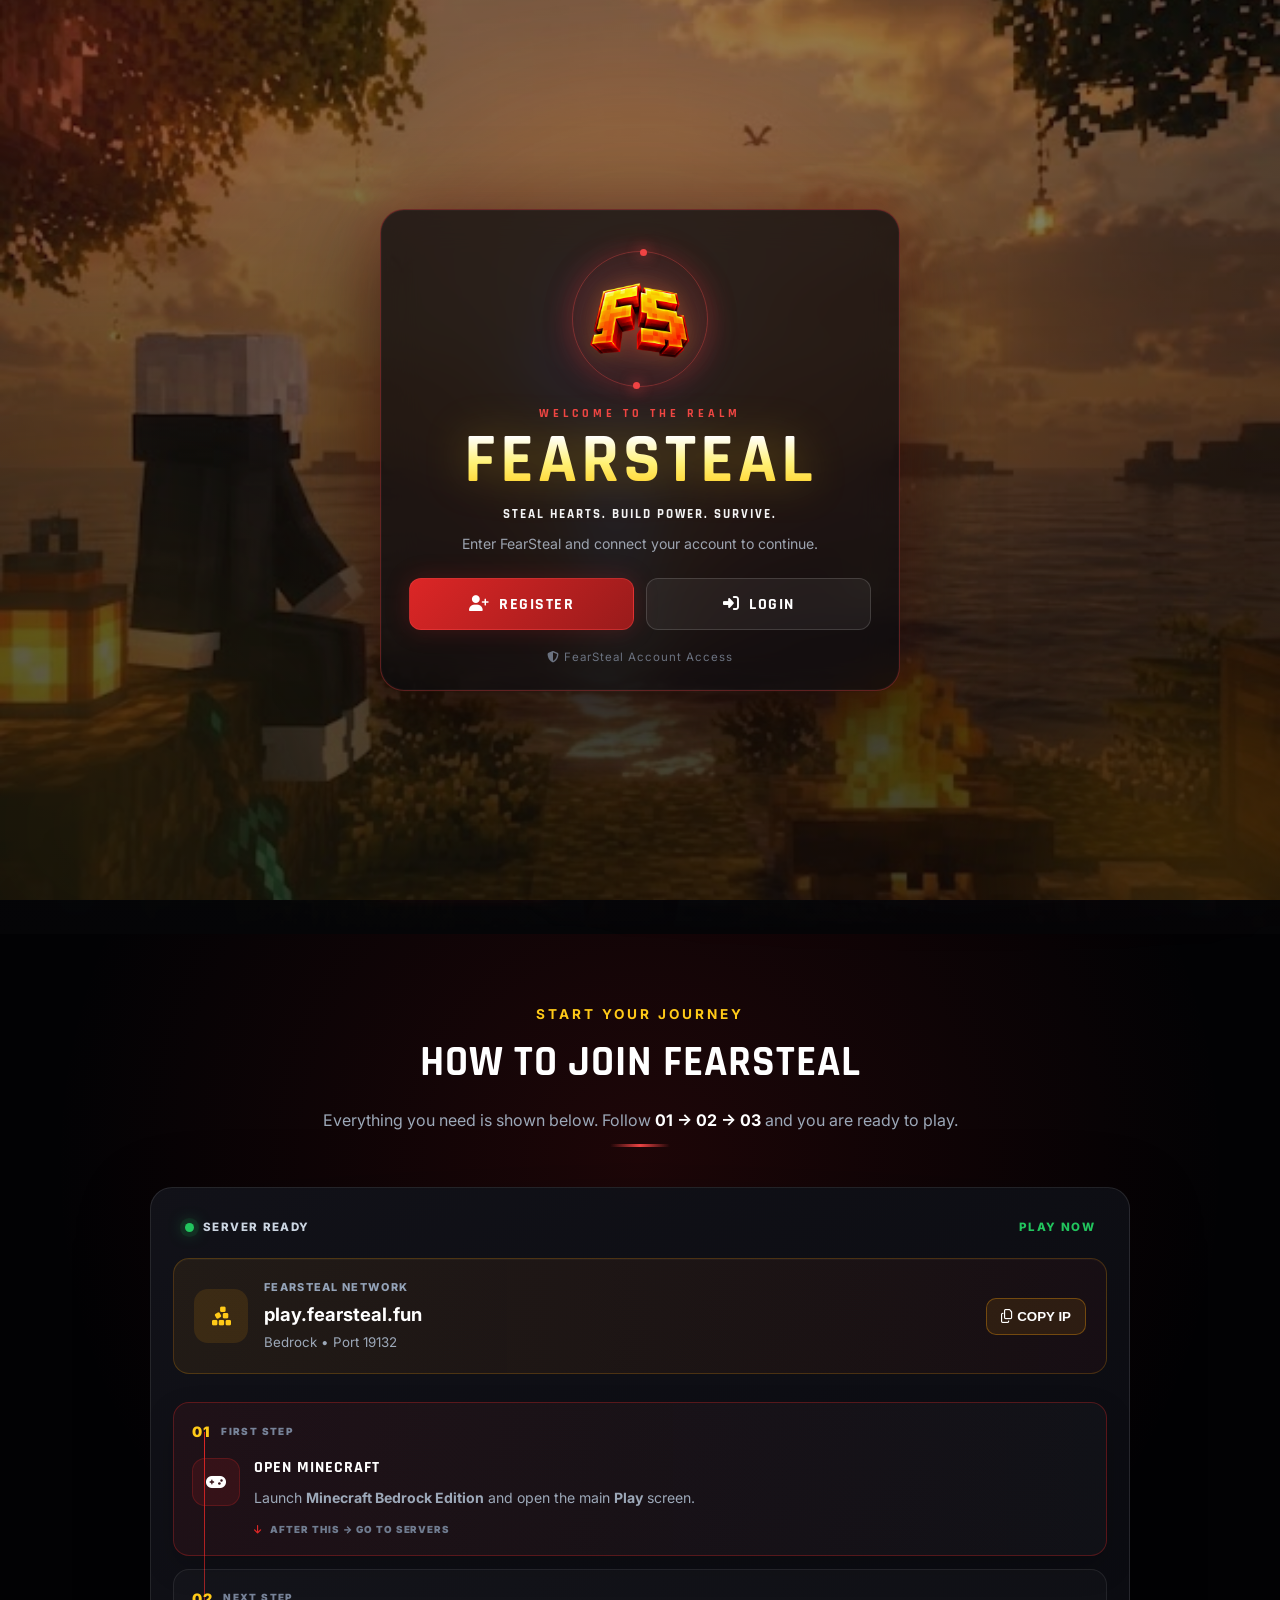
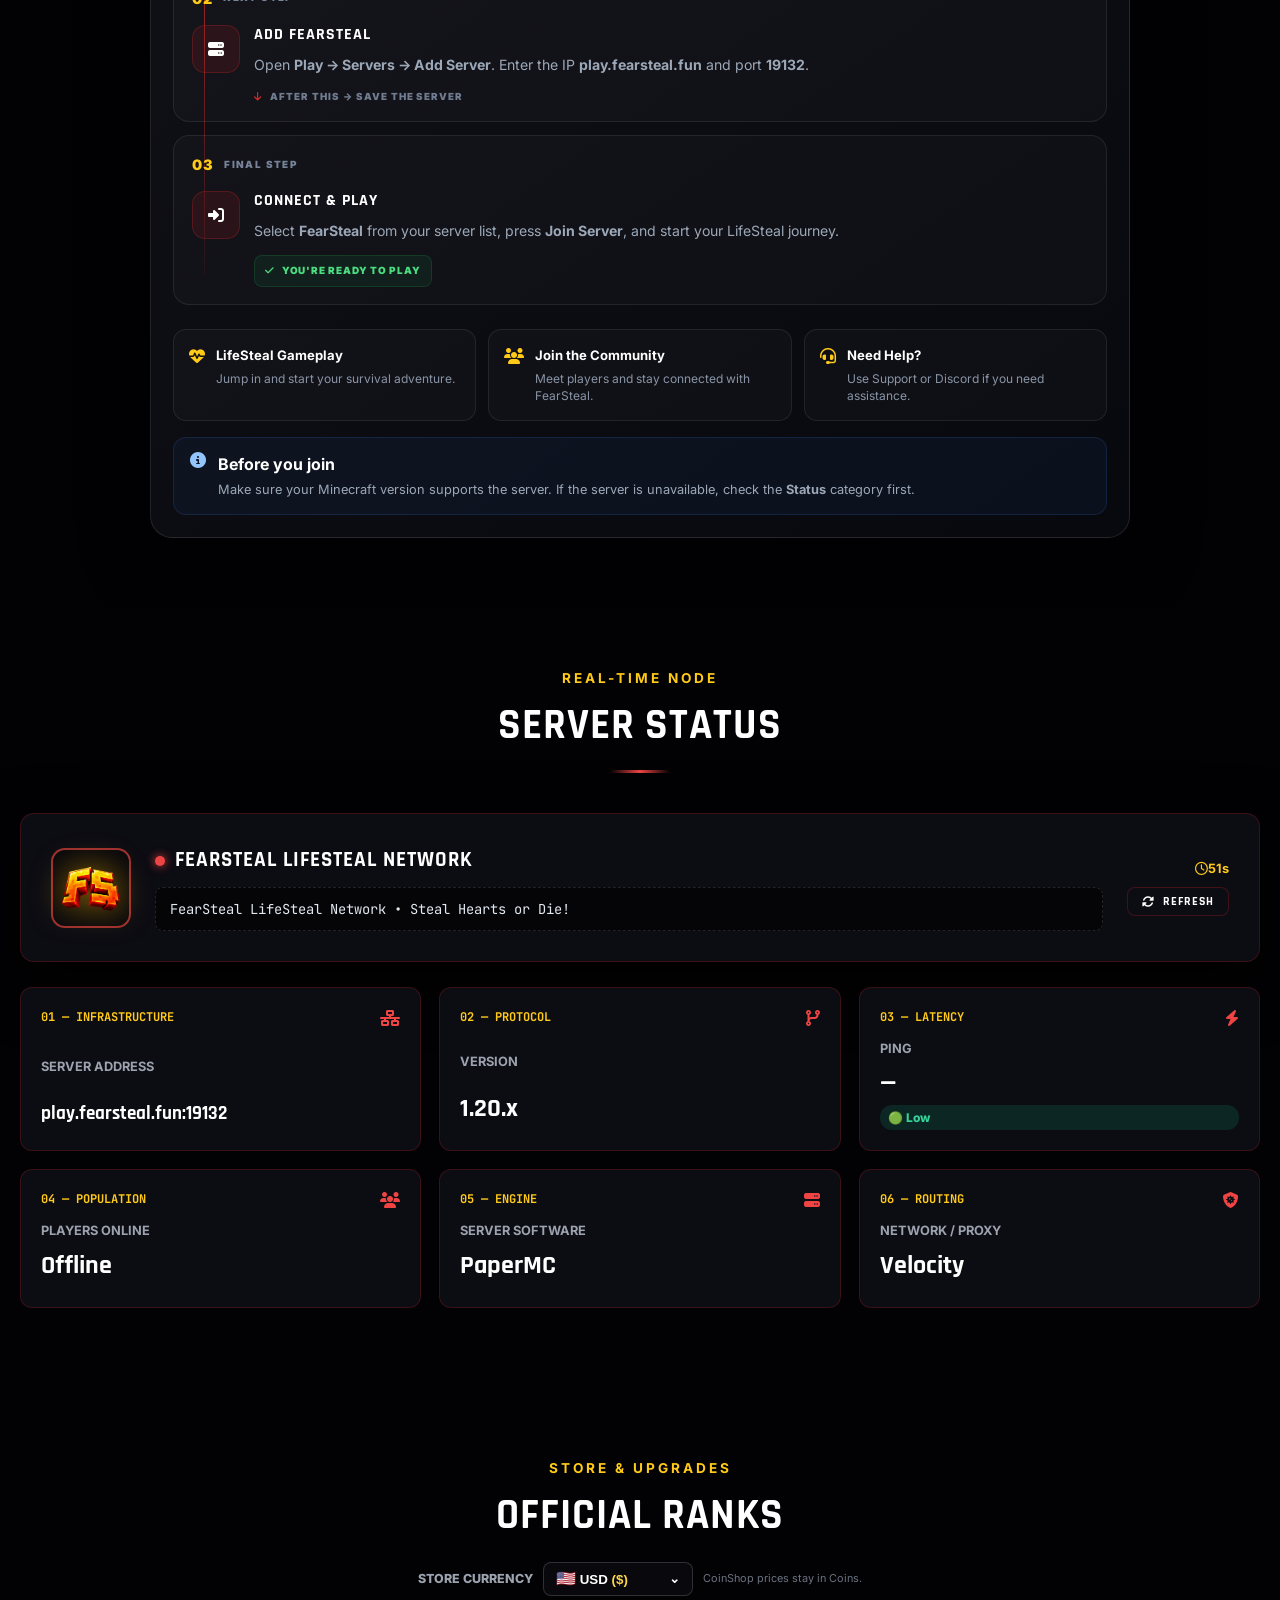
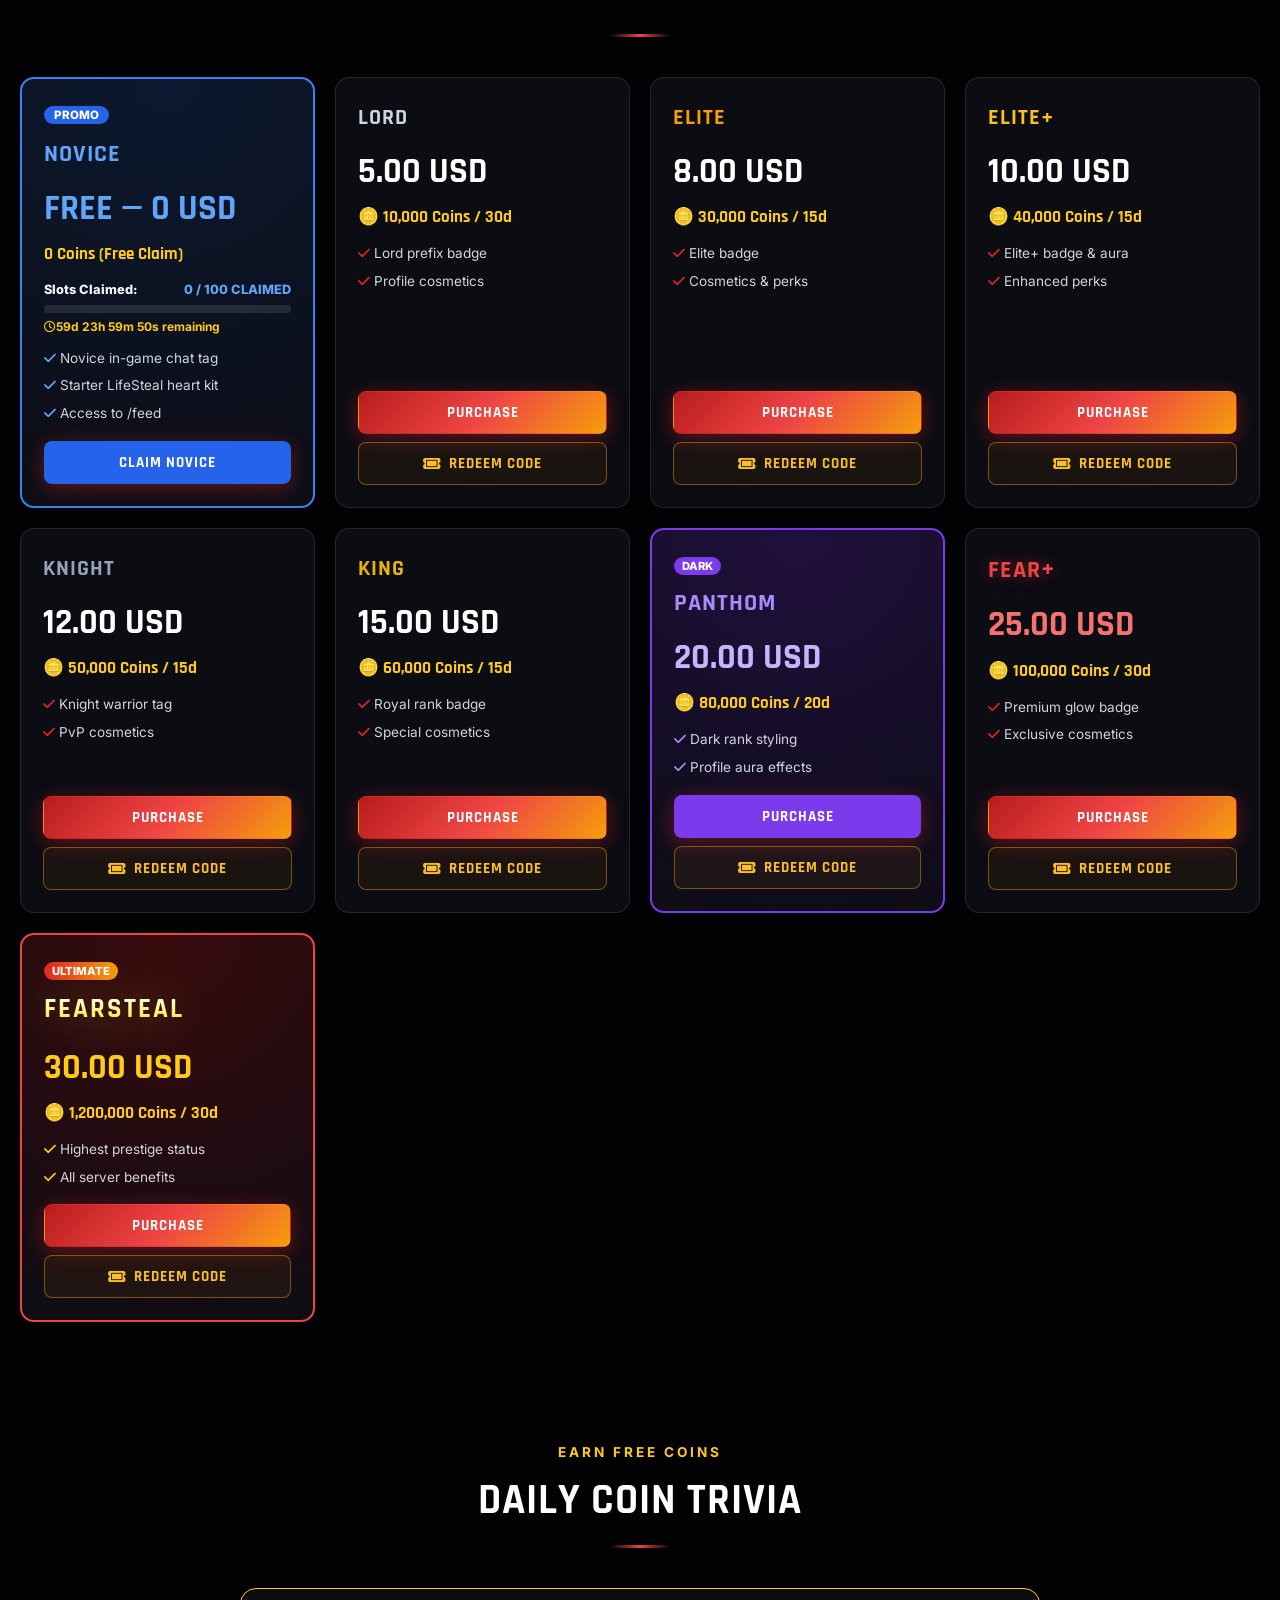
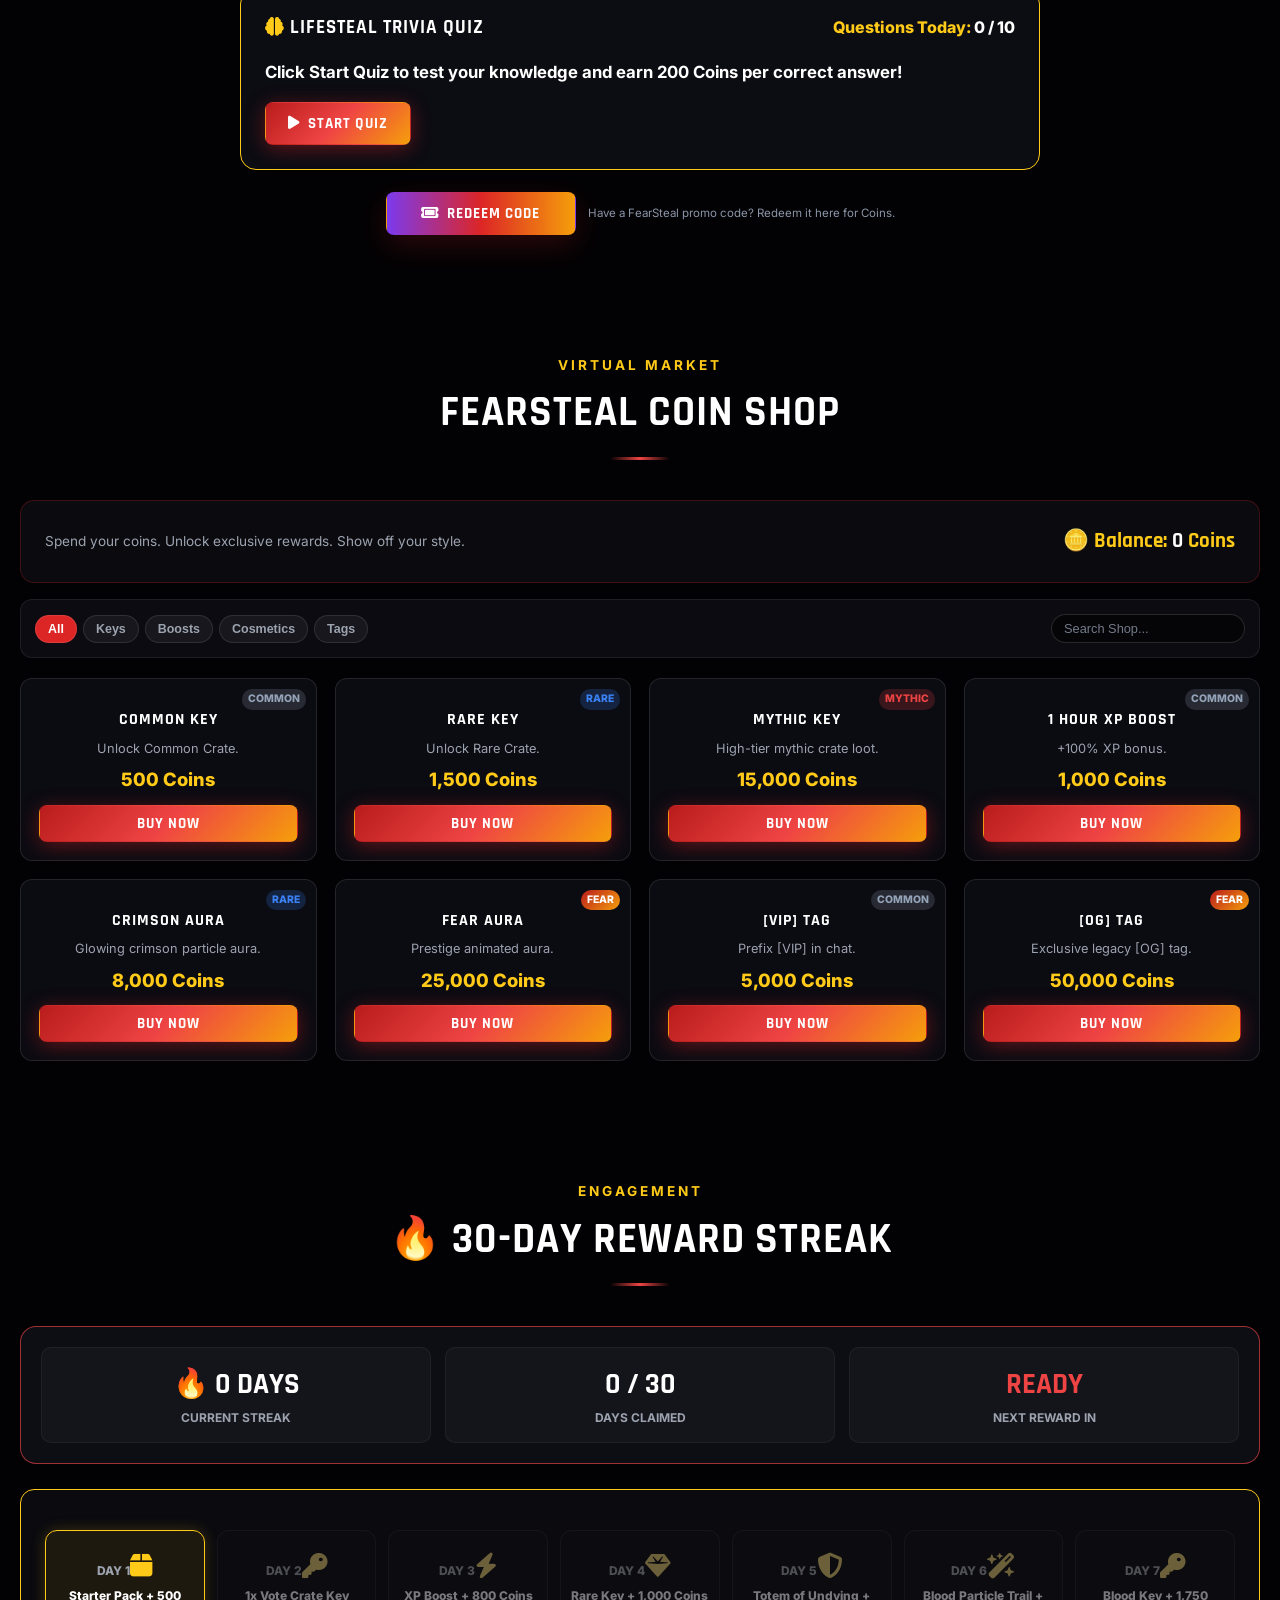
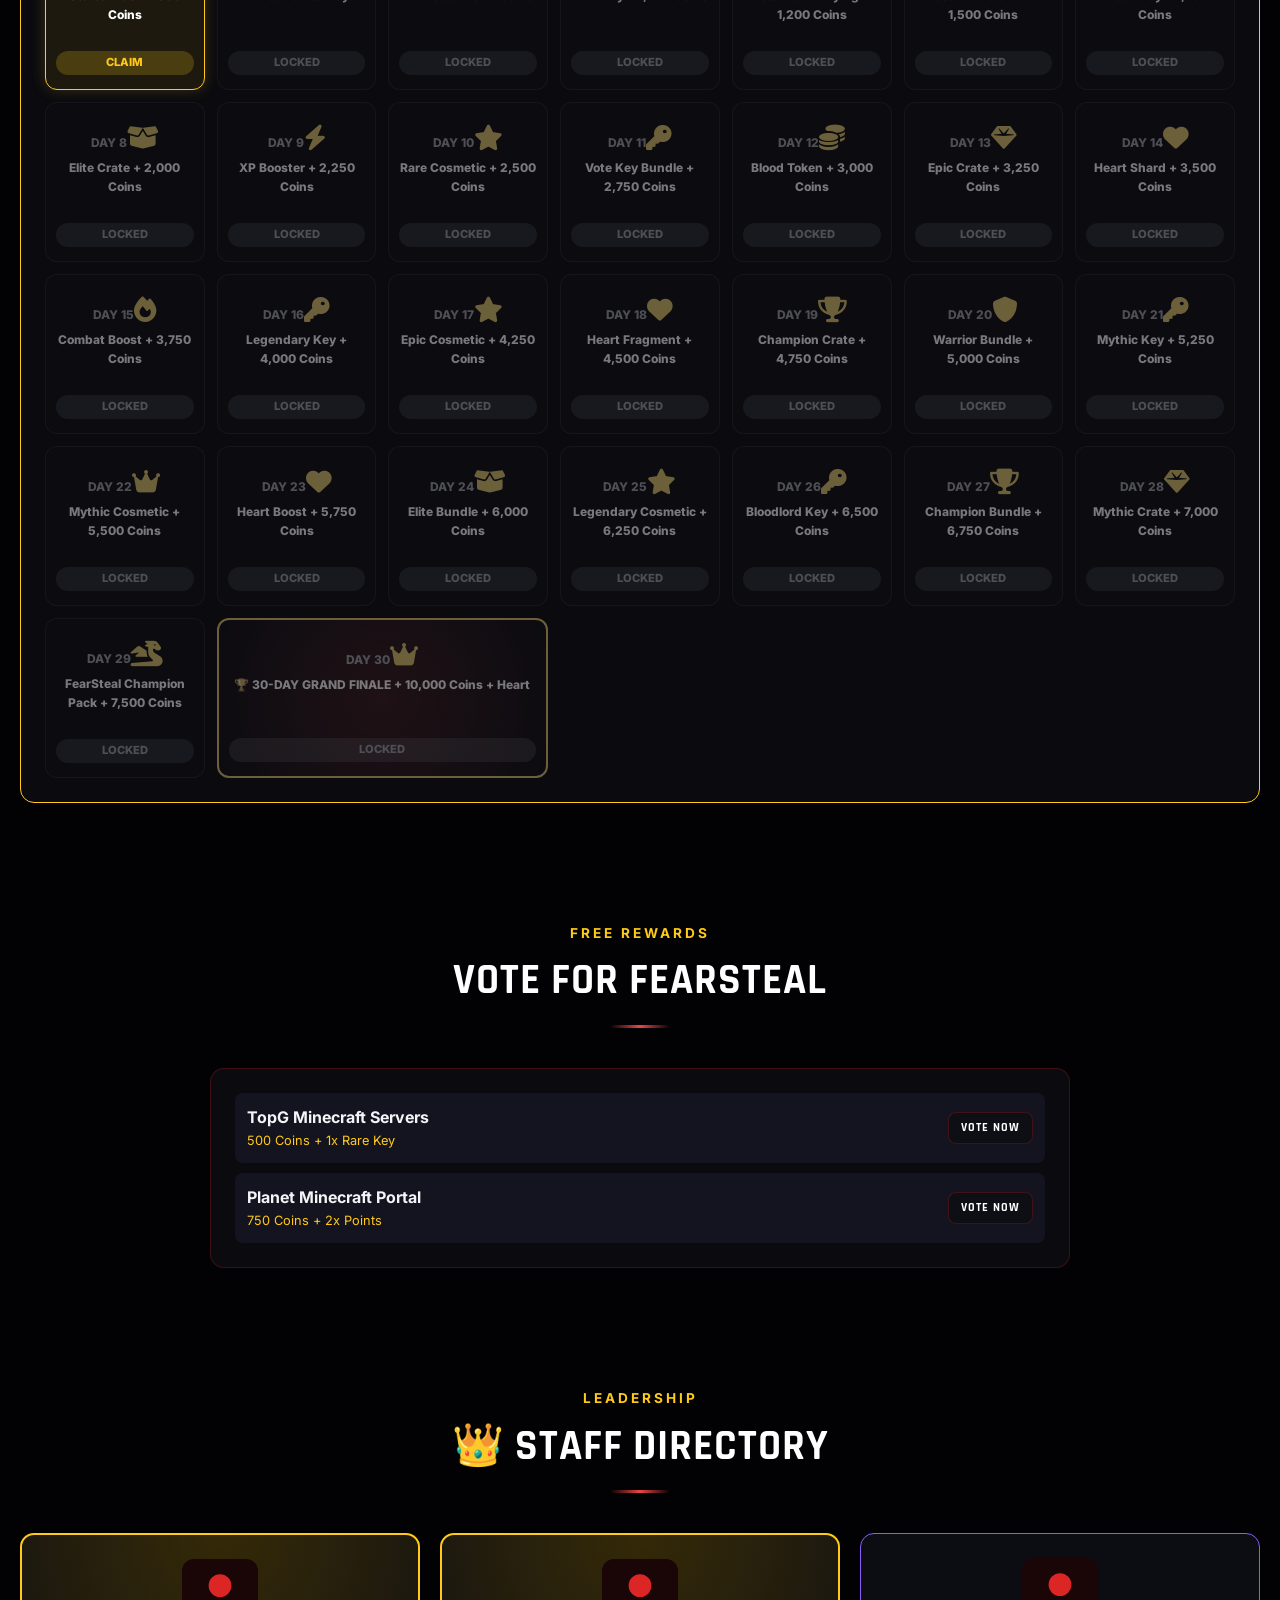
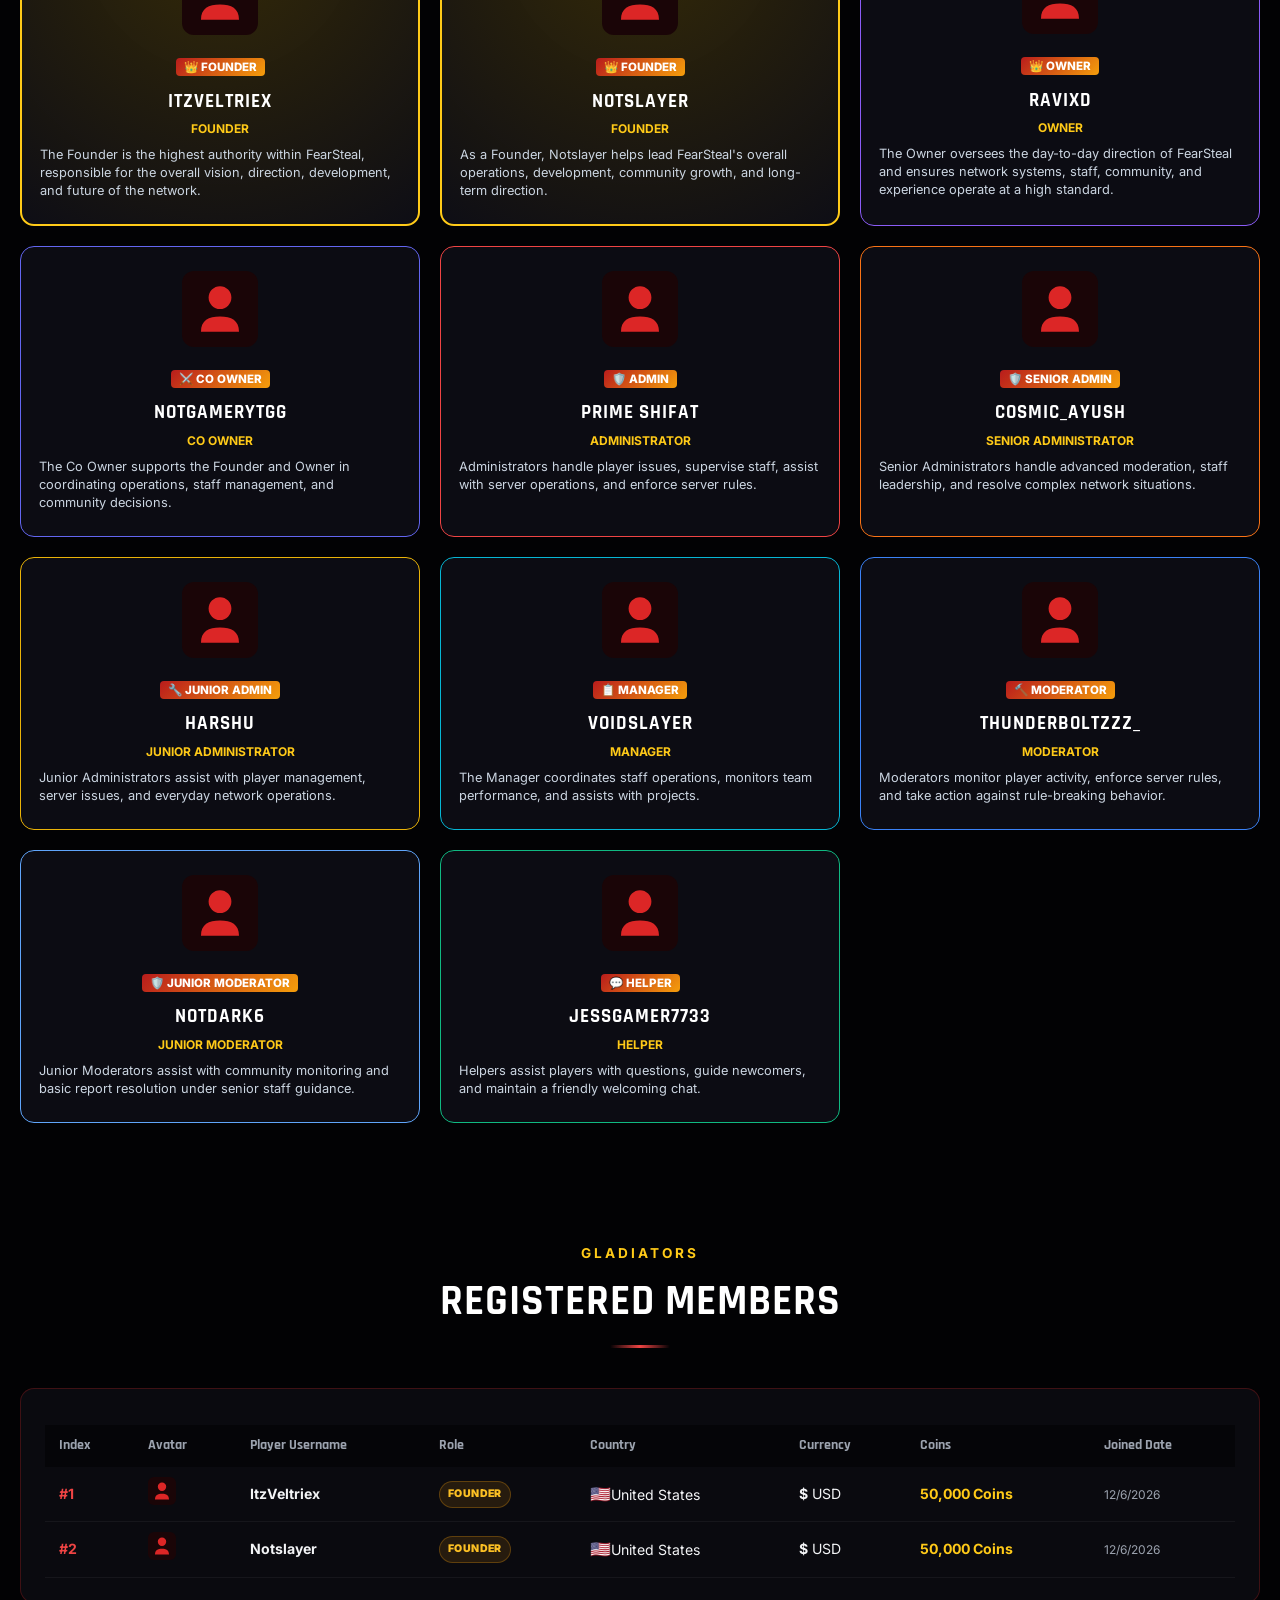
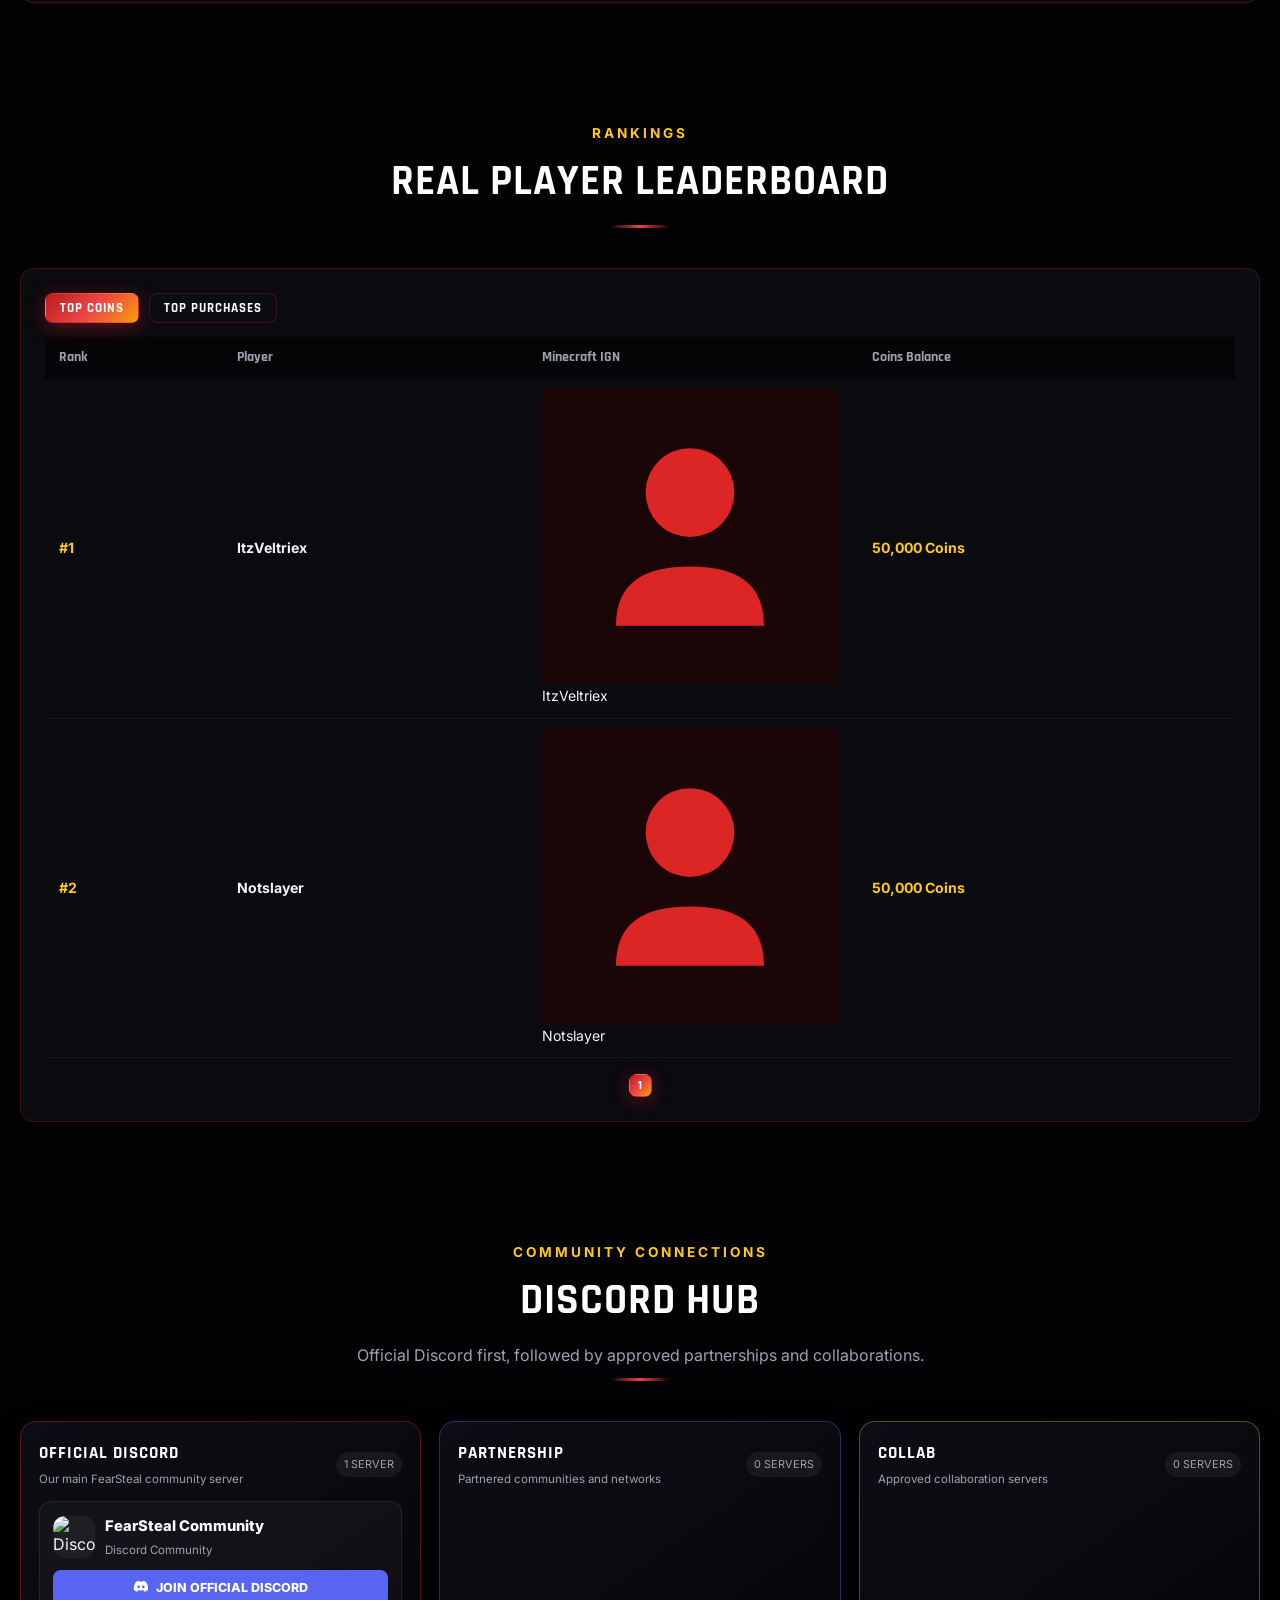
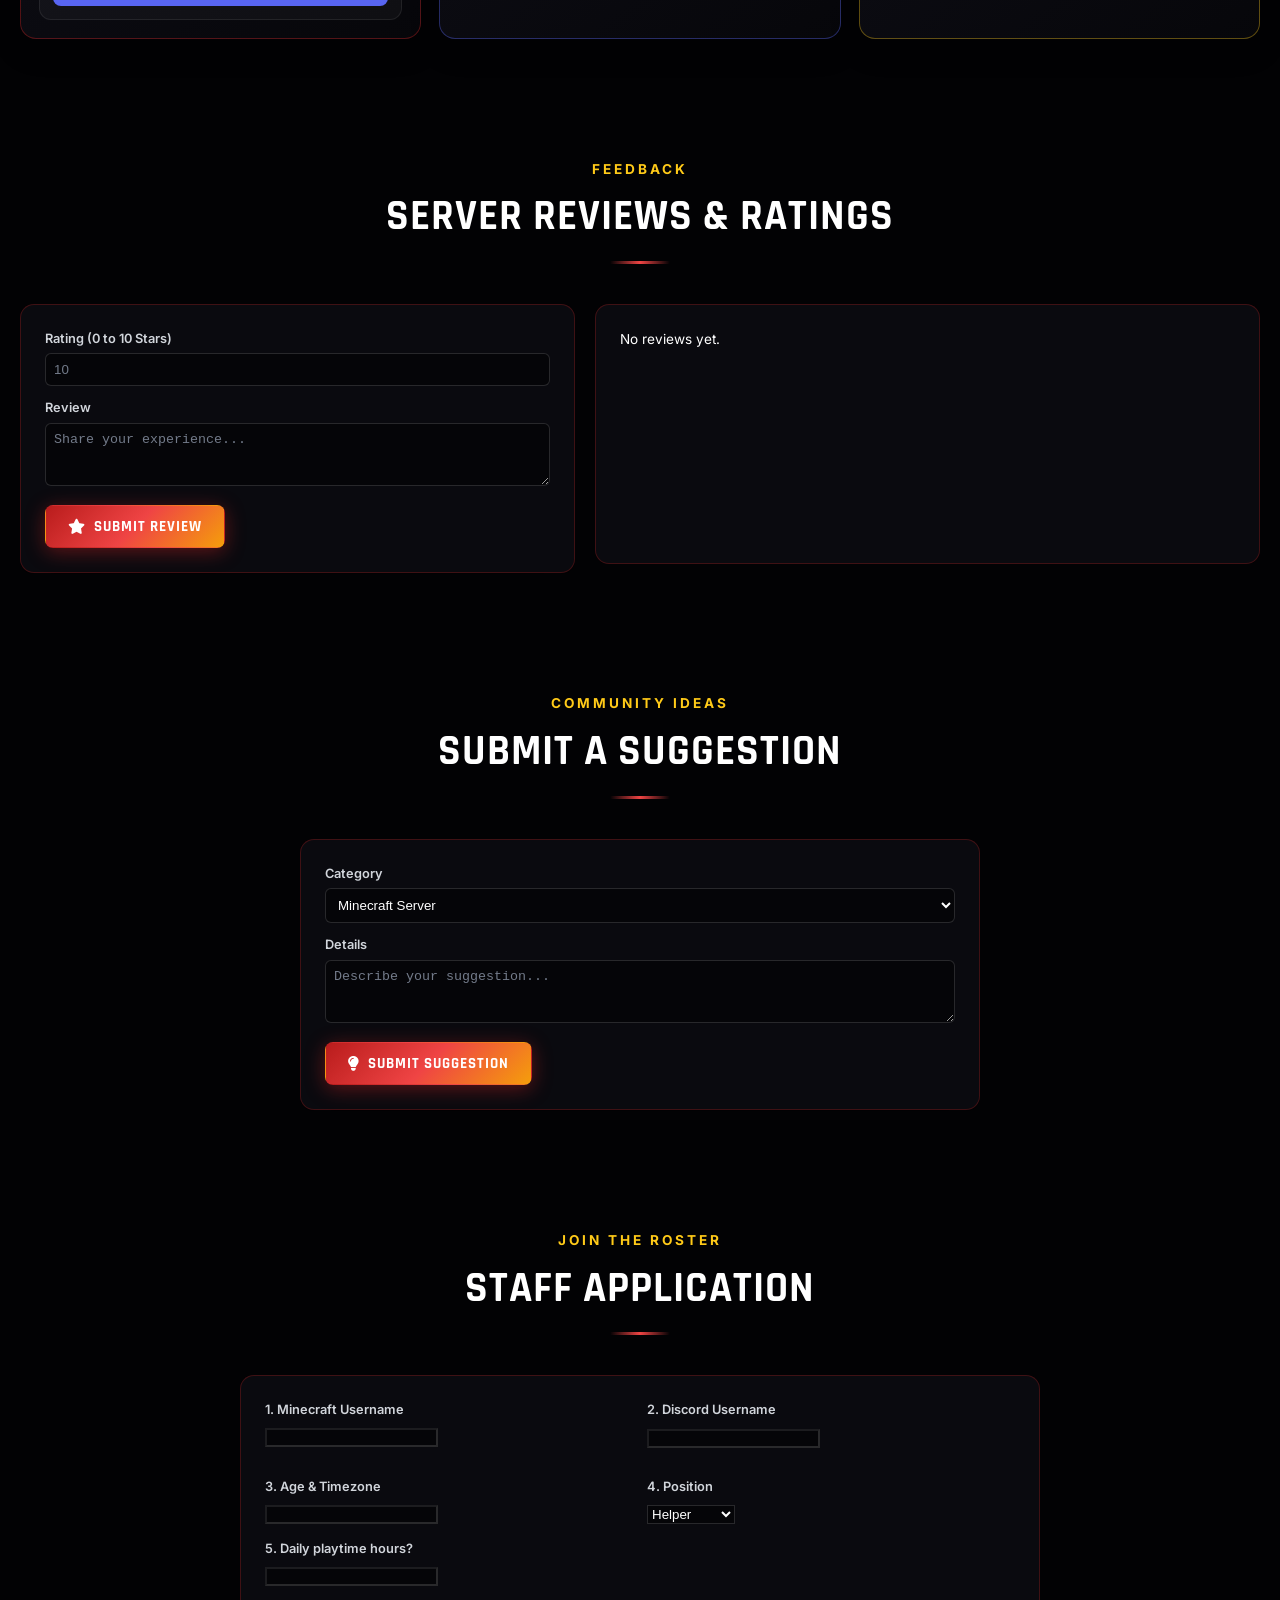
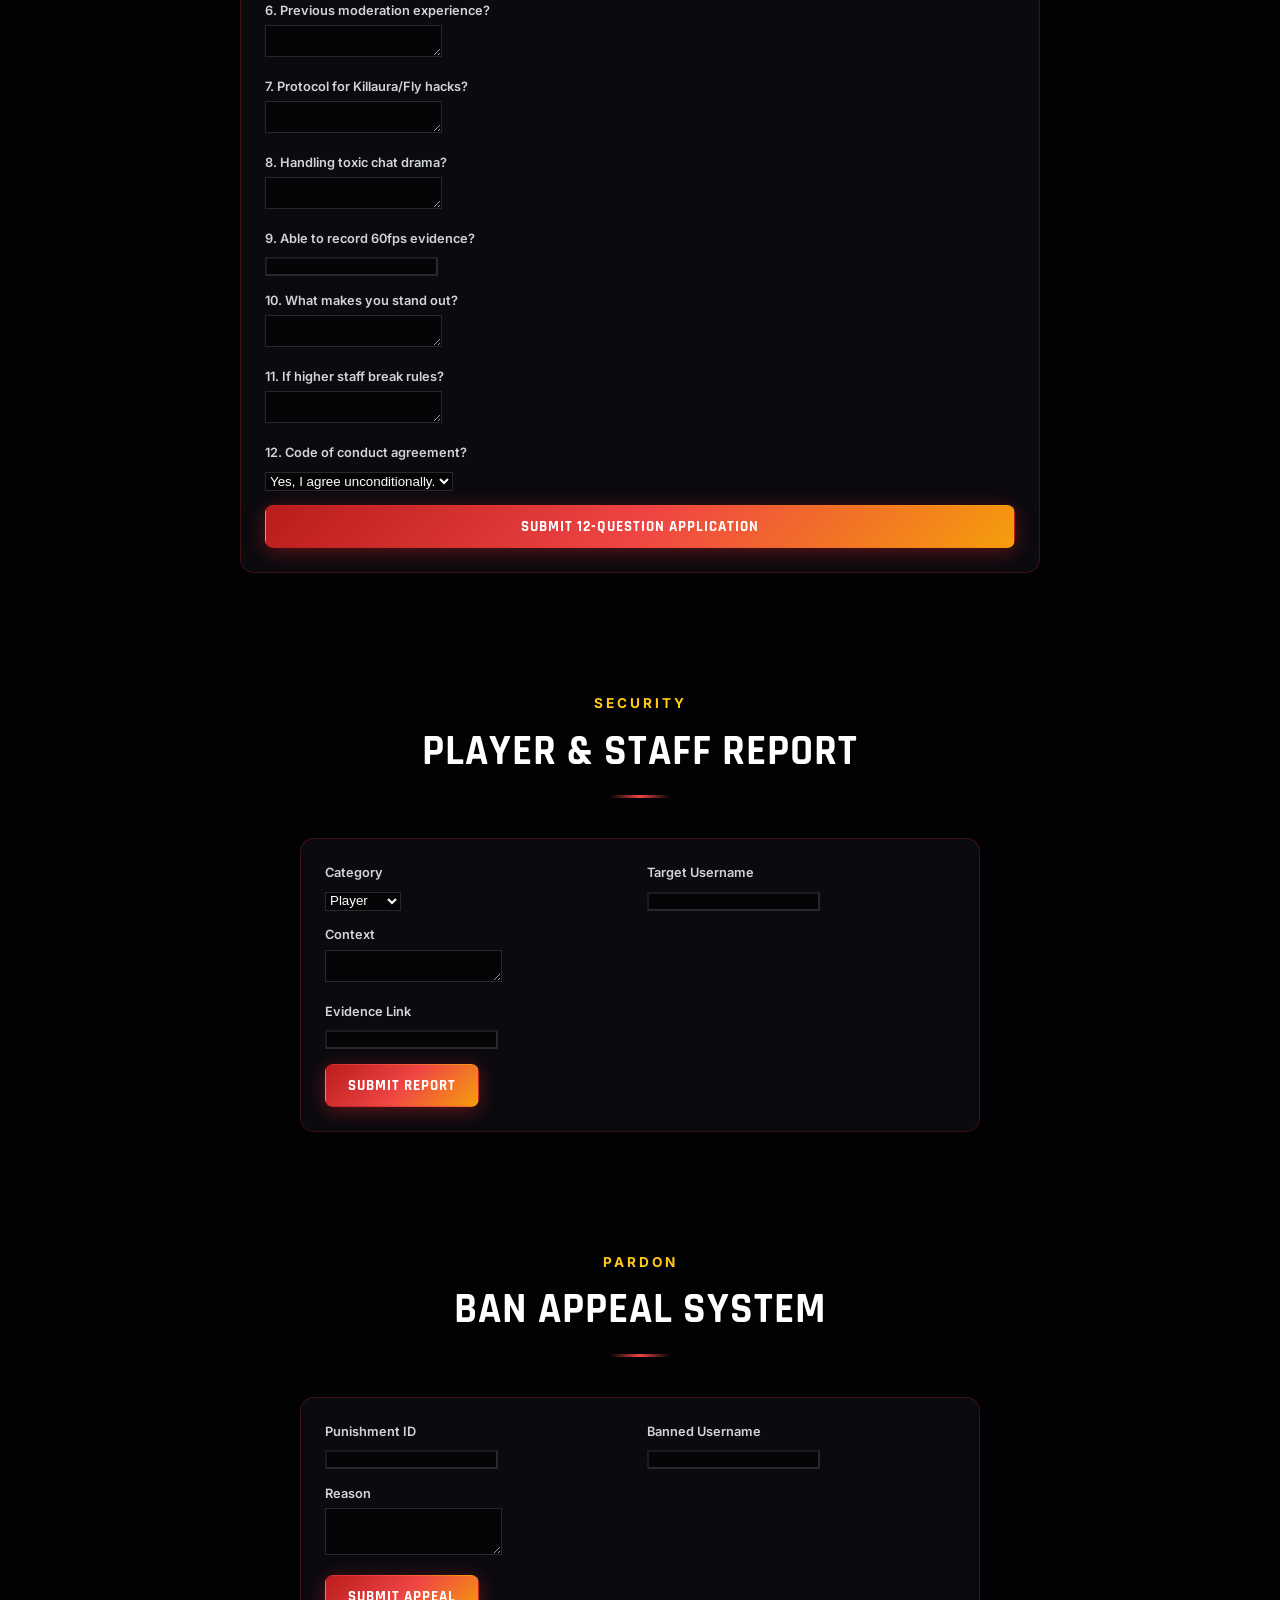
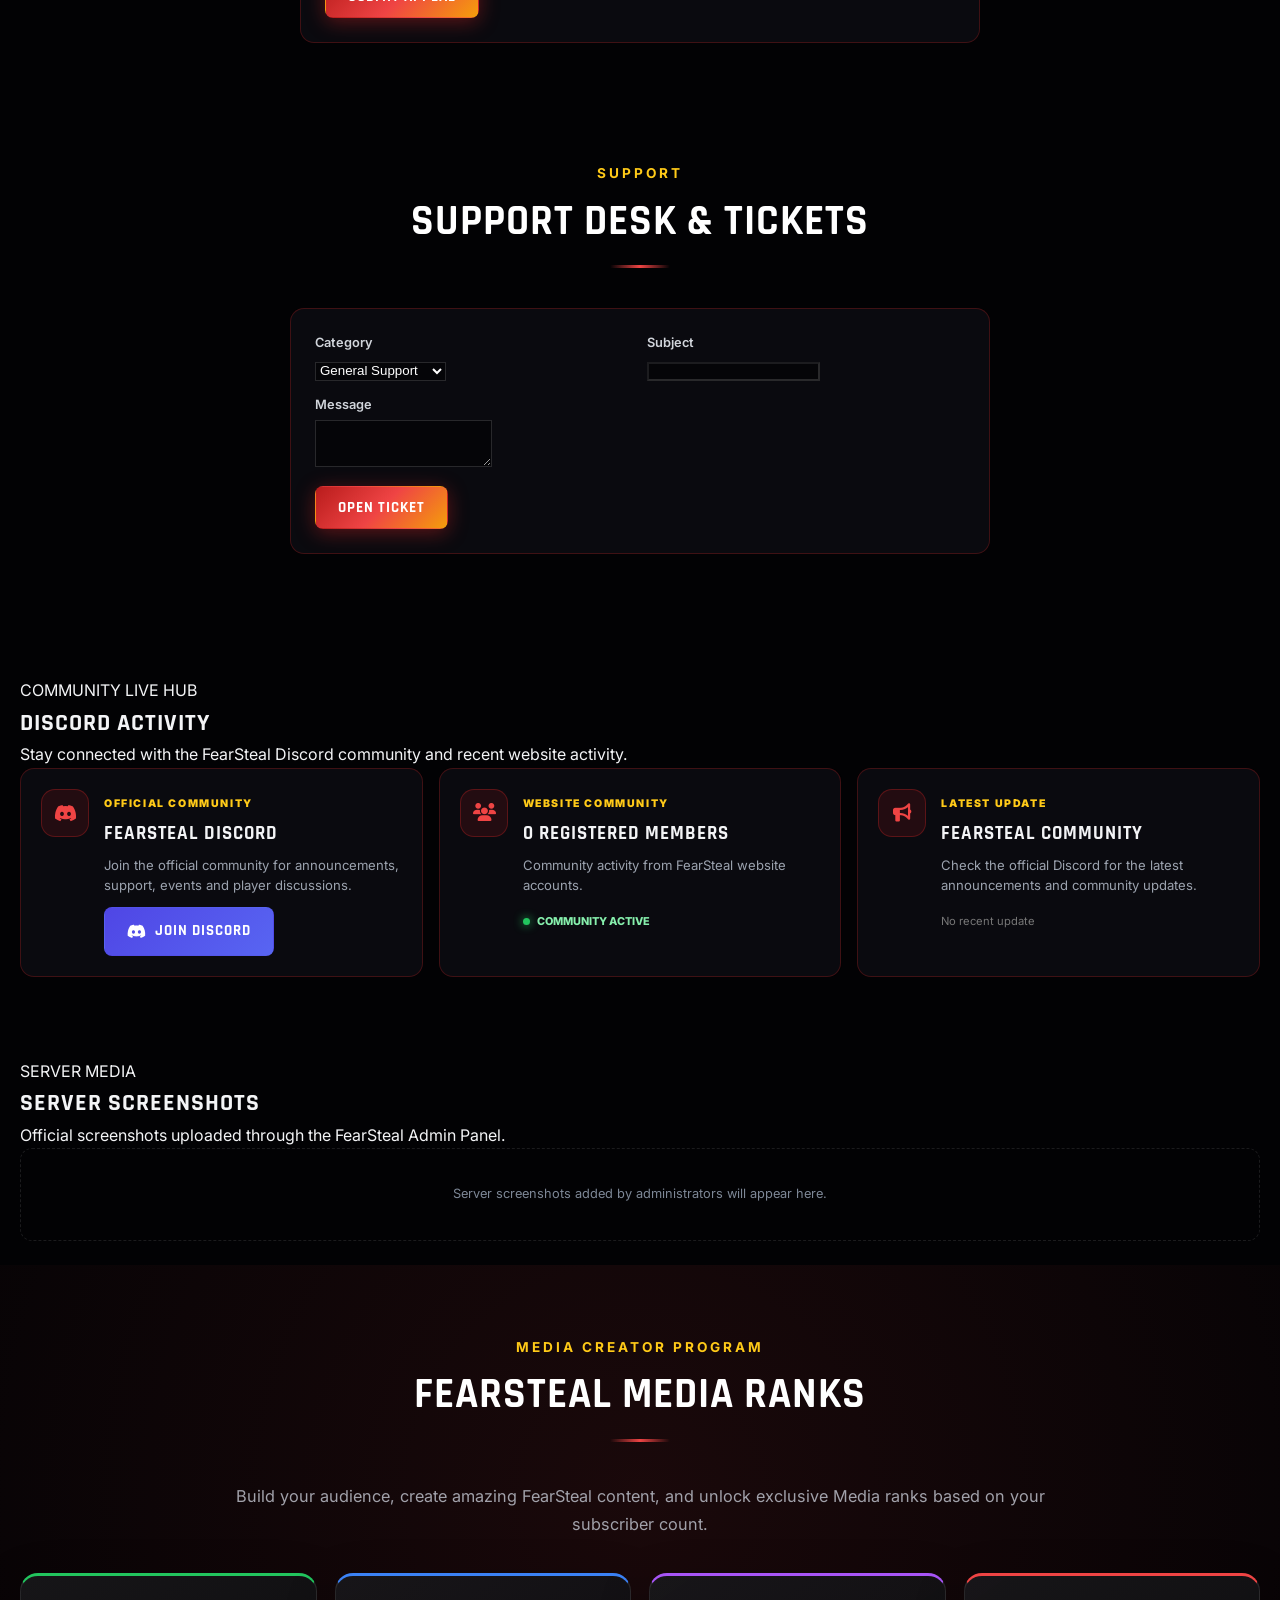
==== commit e67ae524: "Update index.html" ====
--- a/index.html
+++ b/index.html
@@ -327,7 +327,15 @@
 if (!localStorage.getItem(KEY_NOVICE_CLAIMS)) localStorage.setItem(KEY_NOVICE_CLAIMS, JSON.stringify([]));
 if (!localStorage.getItem(KEY_NOVICE_START_TS)) localStorage.setItem(KEY_NOVICE_START_TS, Date.now().toString());
 if (!localStorage.getItem(KEY_PURCHASE_HISTORY)) localStorage.setItem(KEY_PURCHASE_HISTORY, JSON.stringify([]));
-if (!localStorage.getItem(KEY_SHOP_ITEMS)) localStorage.setItem(KEY_SHOP_ITEMS, JSON.stringify(INITIAL_SHOP_ITEMS));
+// Keep every existing Coin Shop item and automatically restore any missing built-in items.
+// This prevents the Coin Shop from becoming empty after an update while preserving admin-added items.
+let savedShopItems = safeParseJSON(localStorage.getItem(KEY_SHOP_ITEMS) || '[]', []);
+if (!Array.isArray(savedShopItems)) savedShopItems = [];
+const savedShopIds = new Set(savedShopItems.map(i => String(i?.id || '')));
+INITIAL_SHOP_ITEMS.forEach(defaultItem => {
+  if (!savedShopIds.has(String(defaultItem.id))) savedShopItems.push({ ...defaultItem });
+});
+localStorage.setItem(KEY_SHOP_ITEMS, JSON.stringify(savedShopItems));
 if (!localStorage.getItem(KEY_COUPONS)) localStorage.setItem(KEY_COUPONS, JSON.stringify([]));
 if (!localStorage.getItem(KEY_REDEEM_CODES)) localStorage.setItem(KEY_REDEEM_CODES, JSON.stringify([]));
 if (!localStorage.getItem(KEY_TICKETS)) localStorage.setItem(KEY_TICKETS, JSON.stringify([]));
@@ -1083,7 +1091,12 @@
 function renderCoinShop() {
 const container = document.getElementById('coinshop-items-grid');
 if (!container) return;
-let items = JSON.parse(localStorage.getItem(KEY_SHOP_ITEMS) || '[]');
+let items = safeParseJSON(localStorage.getItem(KEY_SHOP_ITEMS) || '[]', []);
+if (!Array.isArray(items)) items = [];
+if (!items.length) {
+  items = INITIAL_SHOP_ITEMS.map(item => ({ ...item }));
+  localStorage.setItem(KEY_SHOP_ITEMS, JSON.stringify(items));
+}
 if (currentShopCategory !== 'all') items = items.filter(i => i.cat === currentShopCategory);
 if (currentShopSearch) items = items.filter(i => i.name.toLowerCase().includes(currentShopSearch));
 container.innerHTML = '';
@@ -2030,7 +2043,9 @@
 function renderMembersDirectory() {
 const tbody = document.getElementById('registered-members-tbody');
 if (!tbody) return;
-const users = getStoredUsers().filter(u => u.registered !== false);
+// Show every valid registered account saved by the website; do not hide accounts
+// just because an older account record does not contain the newer `registered` flag.
+const users = getStoredUsers().filter(u => String(u.username || '').trim().length > 0);
 tbody.innerHTML = '';
 users.forEach((u,i) => {
 const username = String(u.username || 'Unknown');
@@ -2081,6 +2096,14 @@
 tbody.innerHTML = '<tr><td colspan="8" style="text-align:center;color:#9ca3af;padding:24px;">No registered members yet.</td></tr>';
 }
 }
+// Keep Registered Members live when another tab/window registers or updates an account.
+function refreshFearStealRegisteredMembers() {
+  try { renderMembersDirectory(); } catch (e) {}
+}
+window.addEventListener('storage', function(event) {
+  if (event.key === KEY_USERS) refreshFearStealRegisteredMembers();
+});
+
 function showToast(msg, type = 'info') {
 const container = document.getElementById('toast-container');
 const toast = document.createElement('div');
@@ -2212,6 +2235,8 @@
 renderDailyStreakUI();
 renderRealLeaderboards();
 renderMembersDirectory();
+// Refresh the public member directory periodically so newly registered users appear without a manual reload.
+setInterval(refreshFearStealRegisteredMembers, 3000);
 renderAdminDiscordServers();
 renderDiscordServers();
 renderReviews();
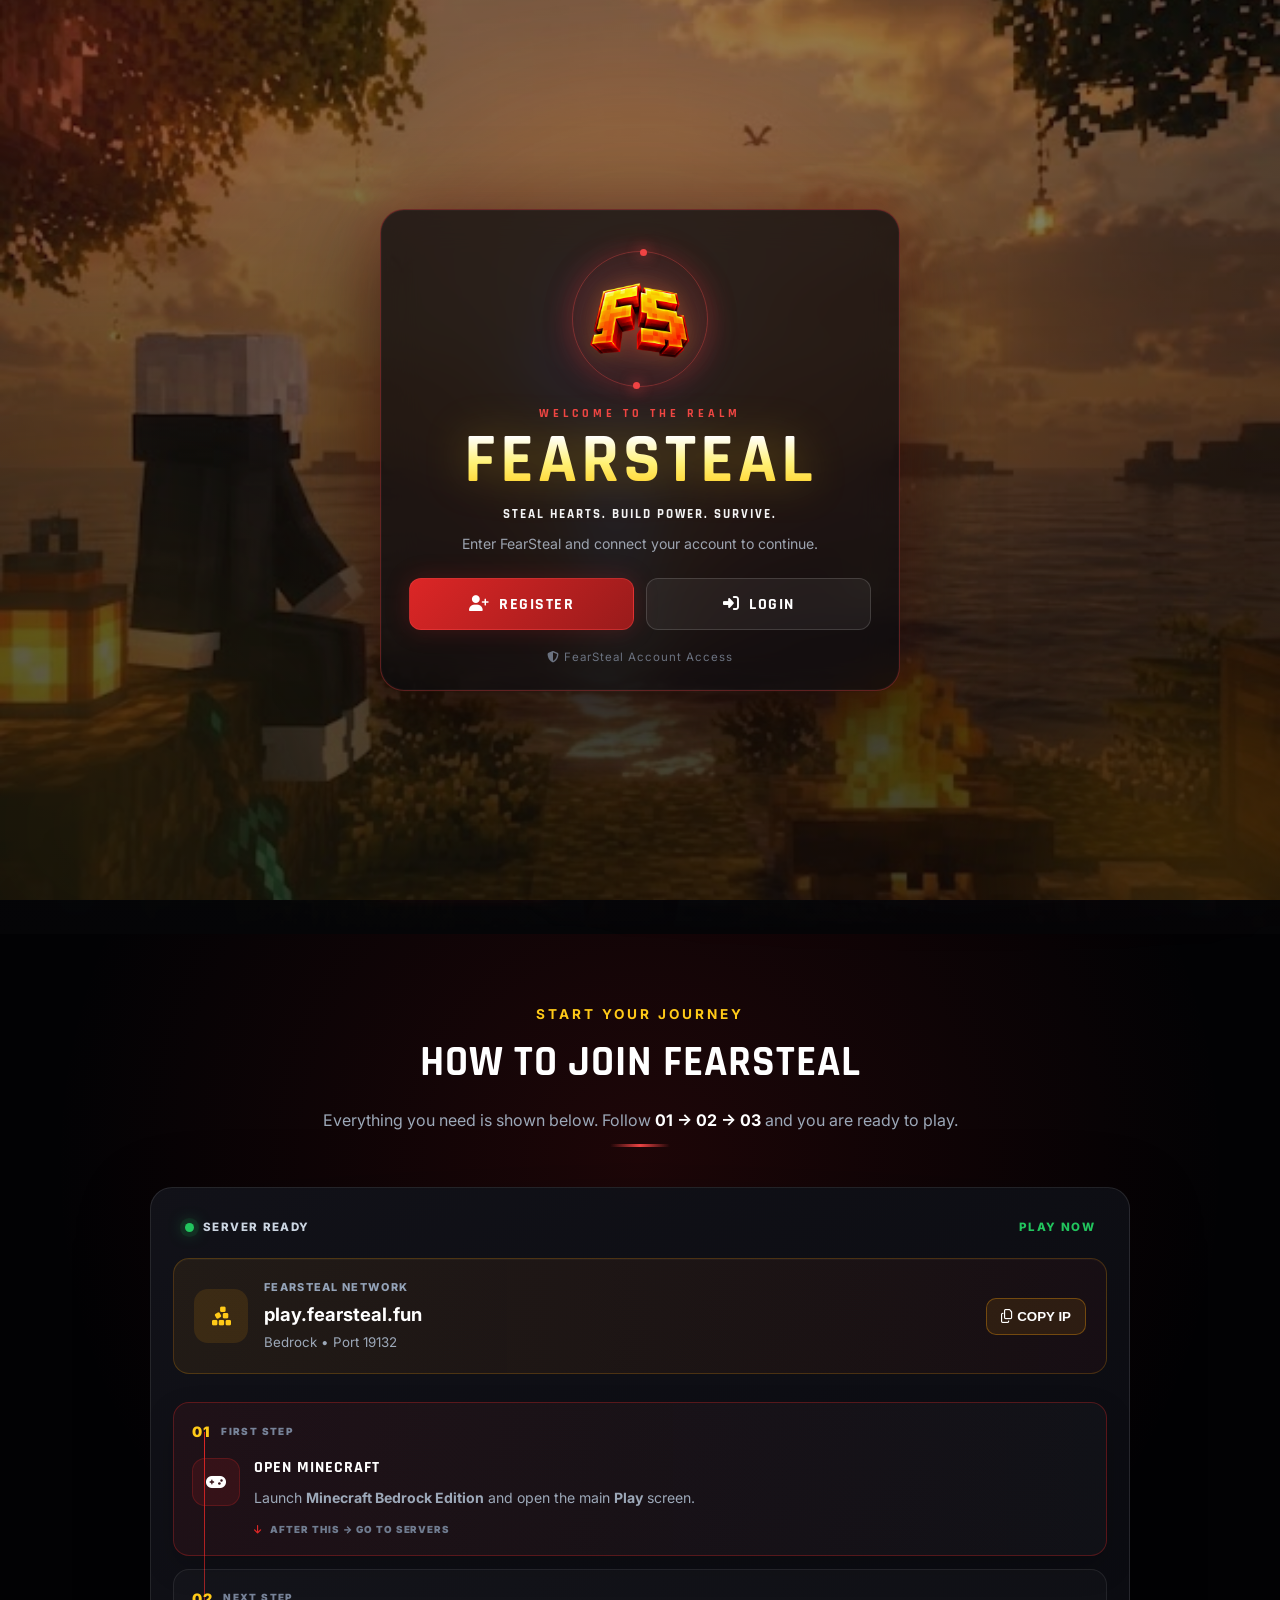
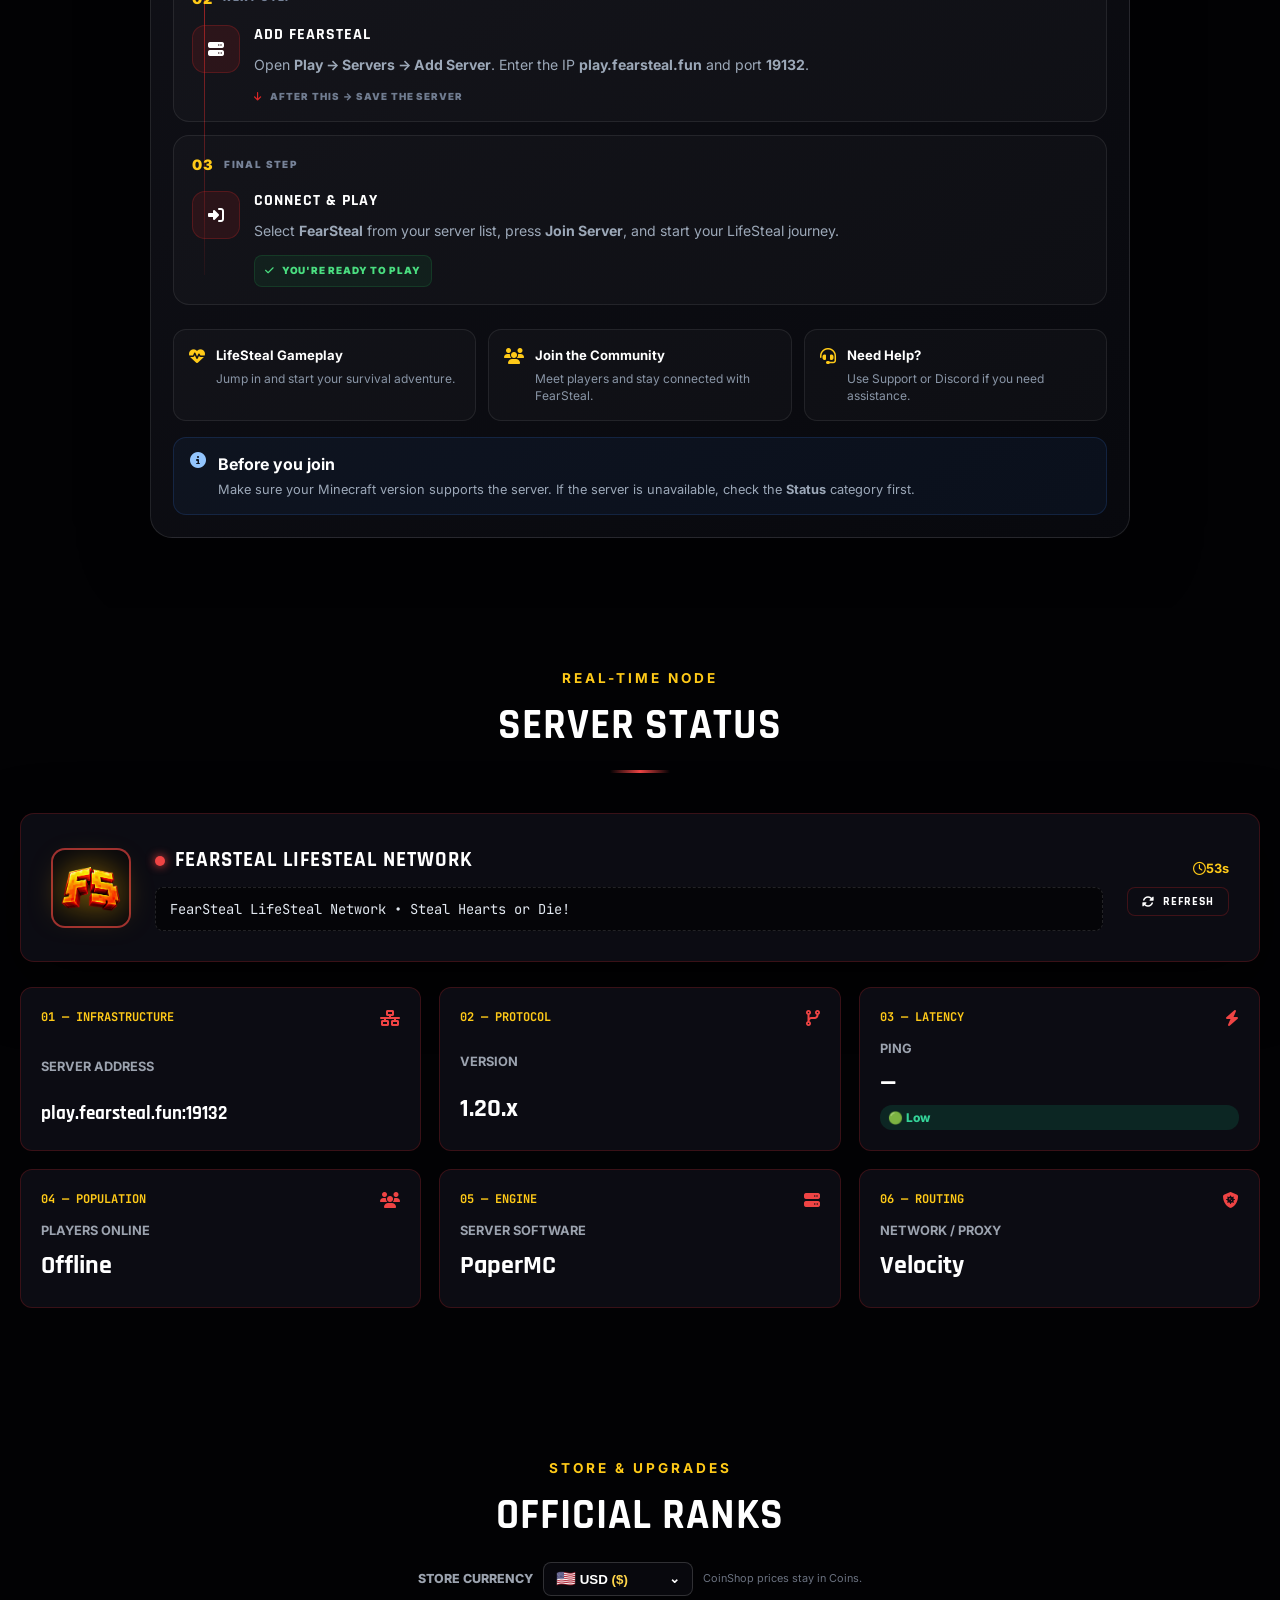
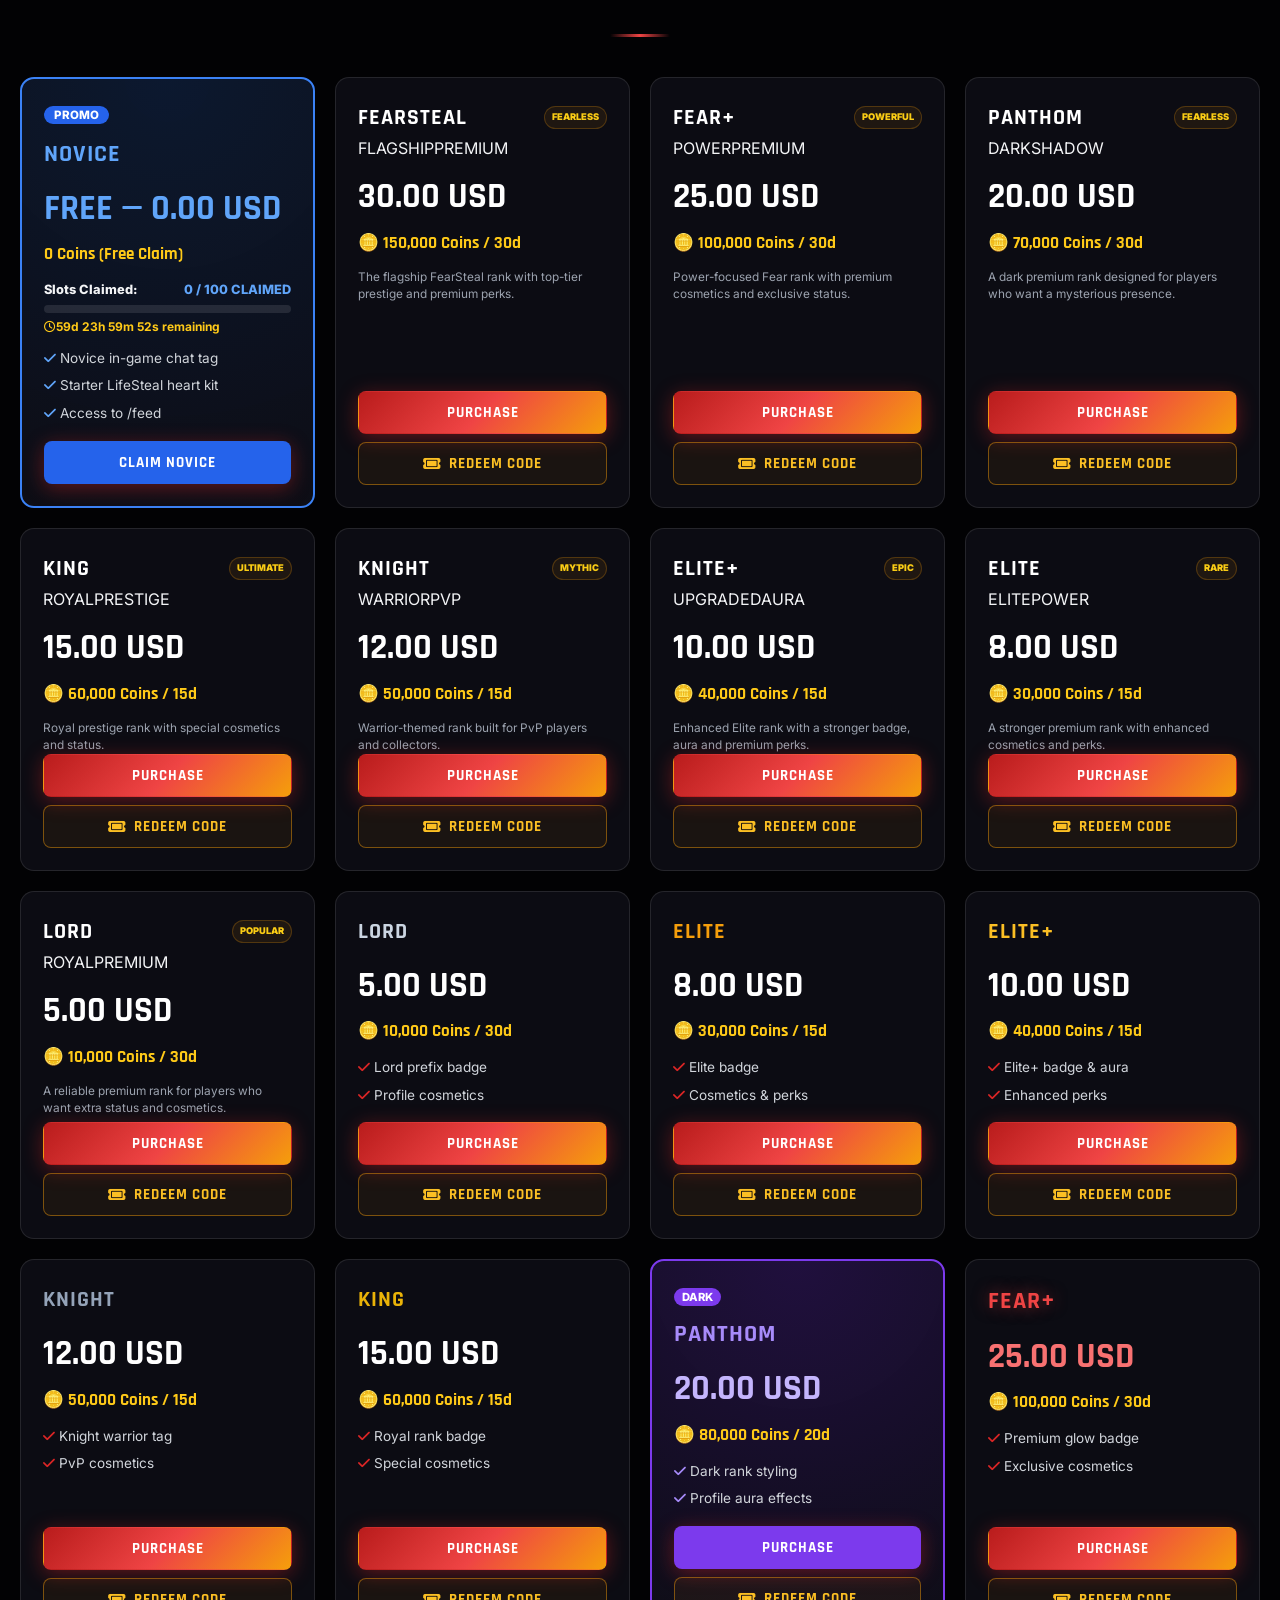
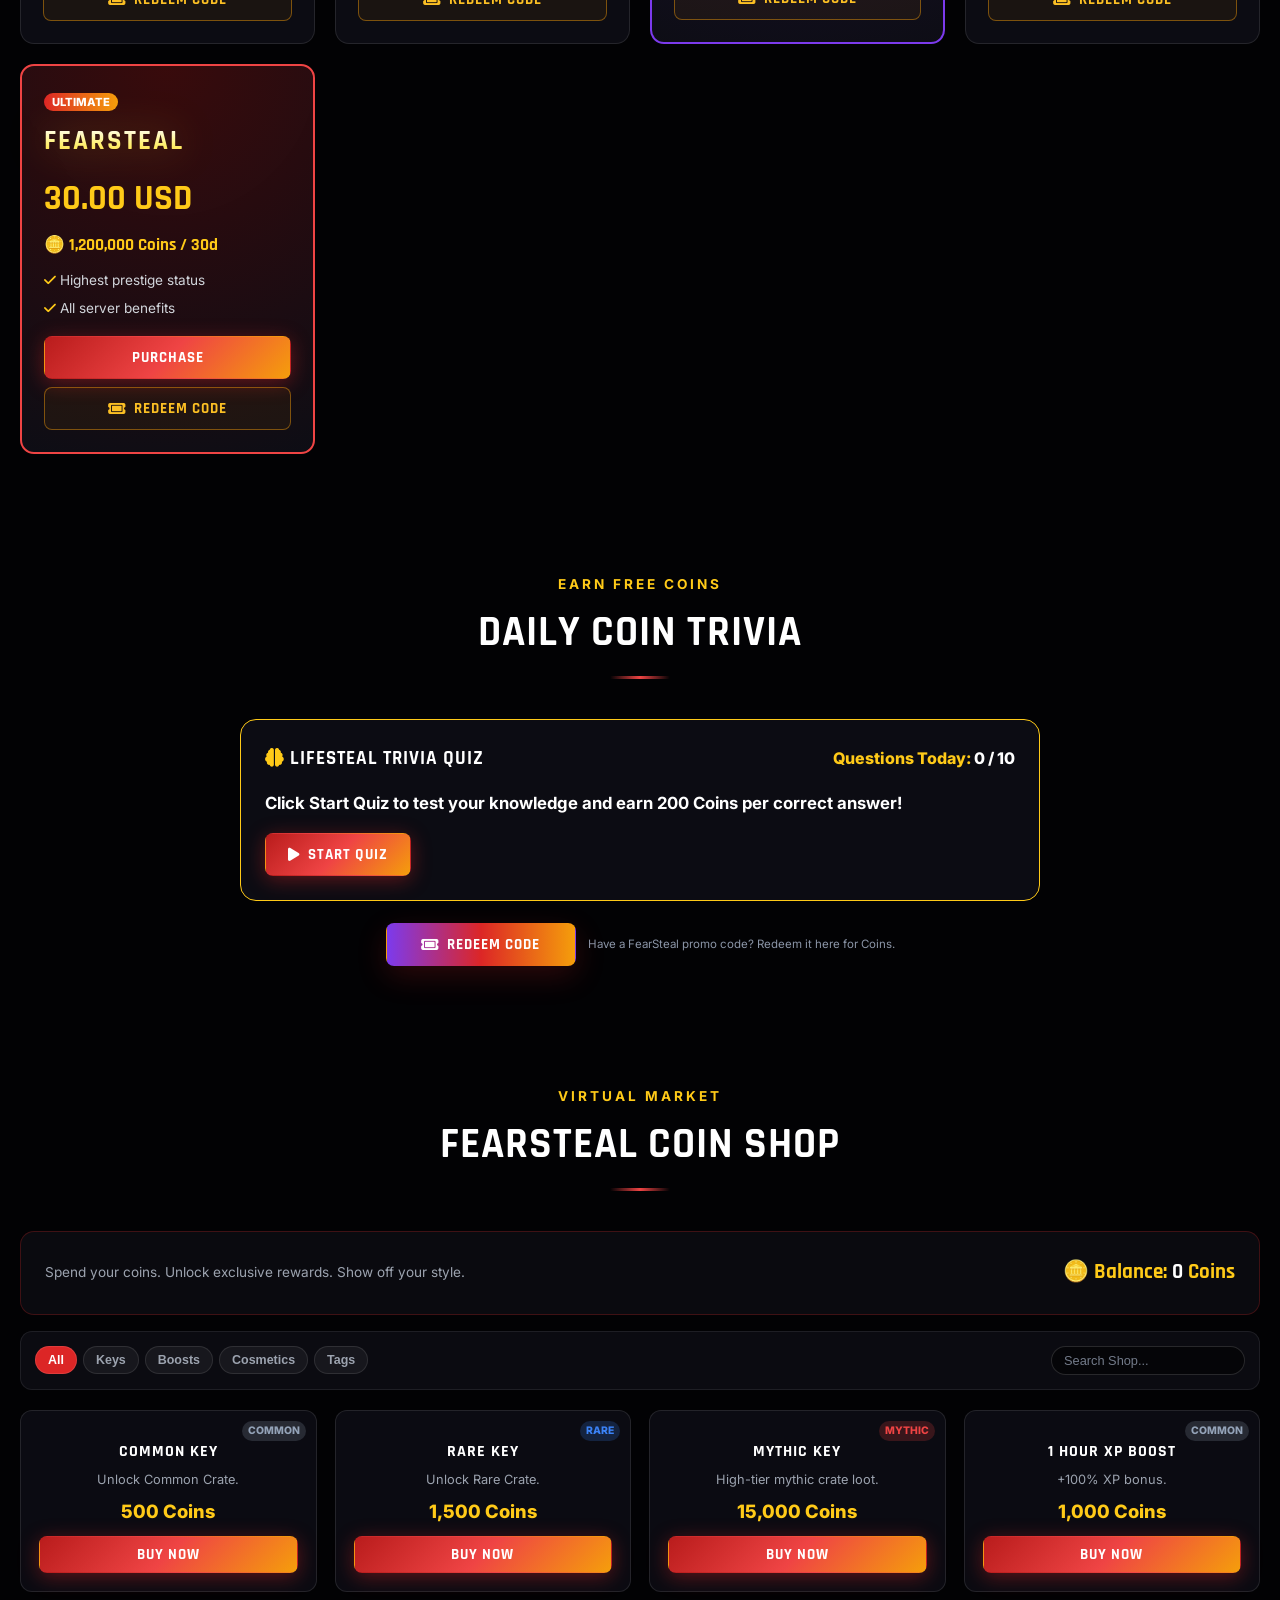
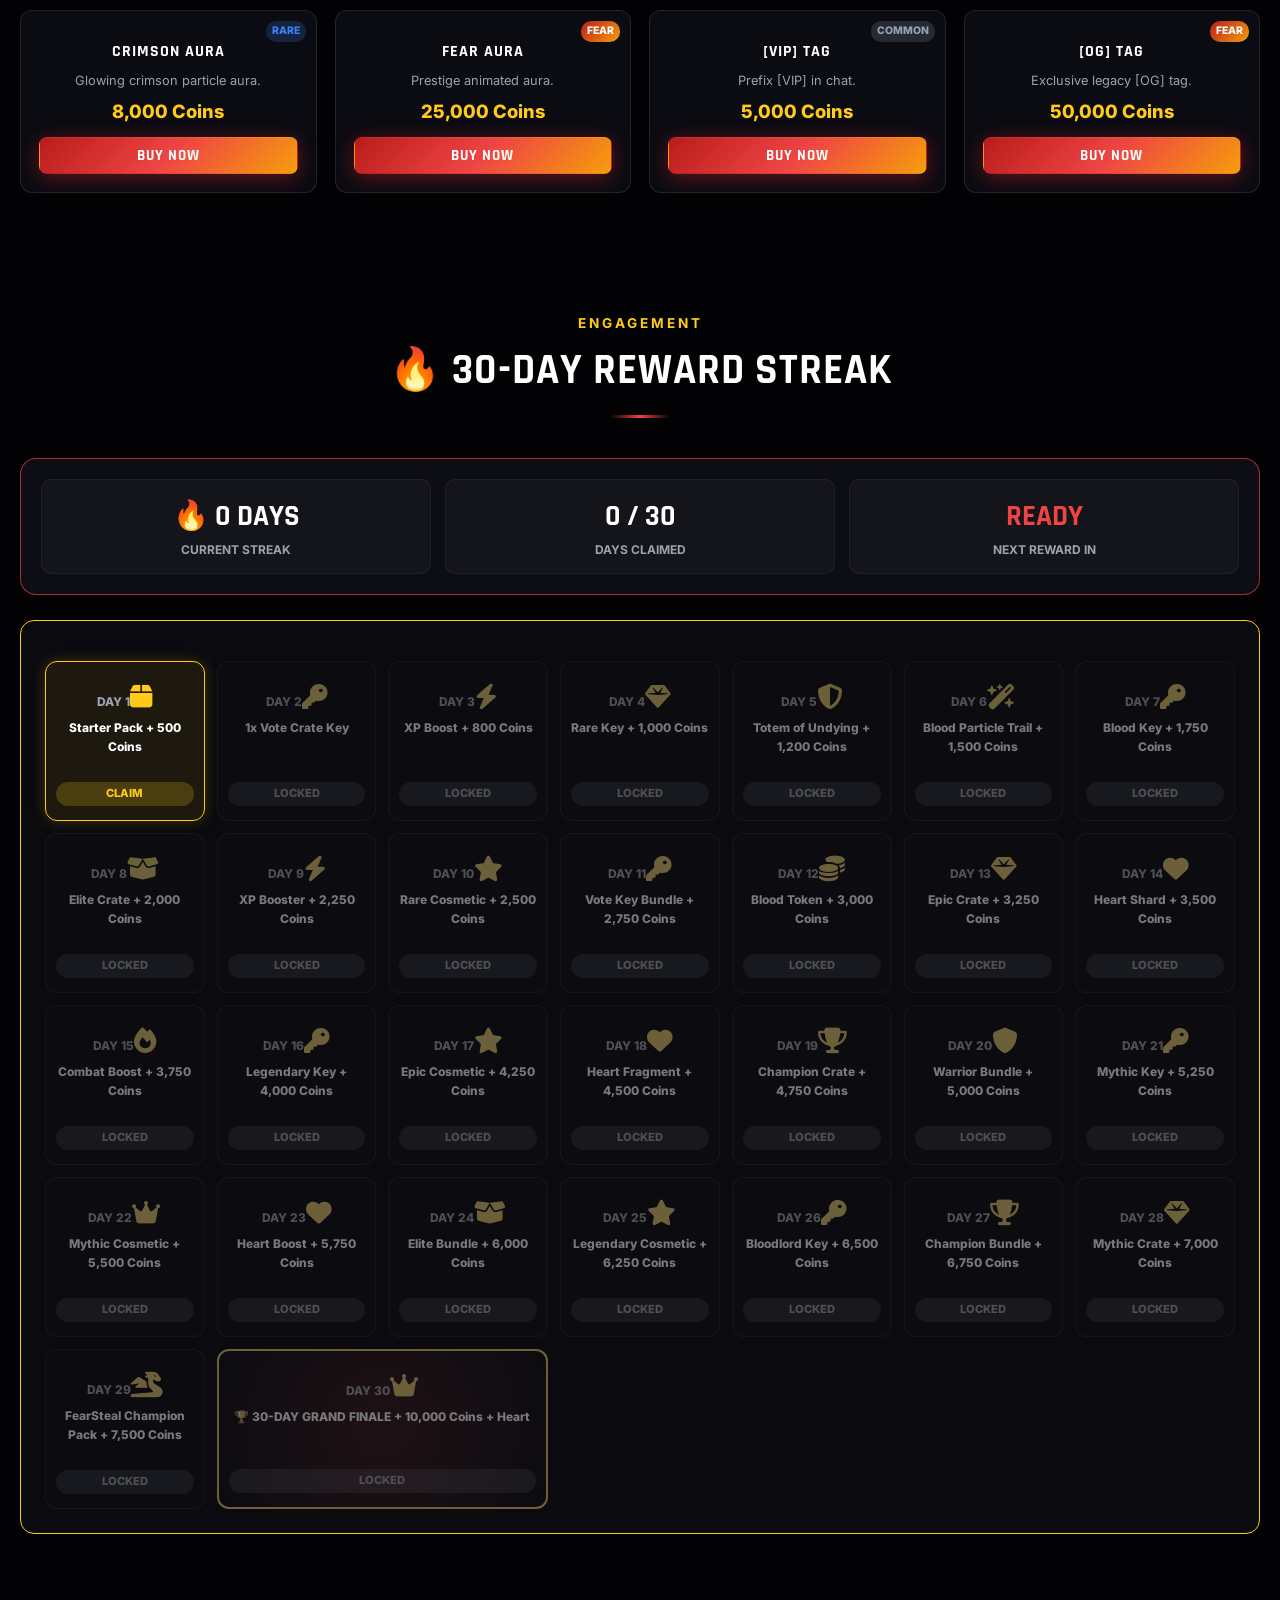
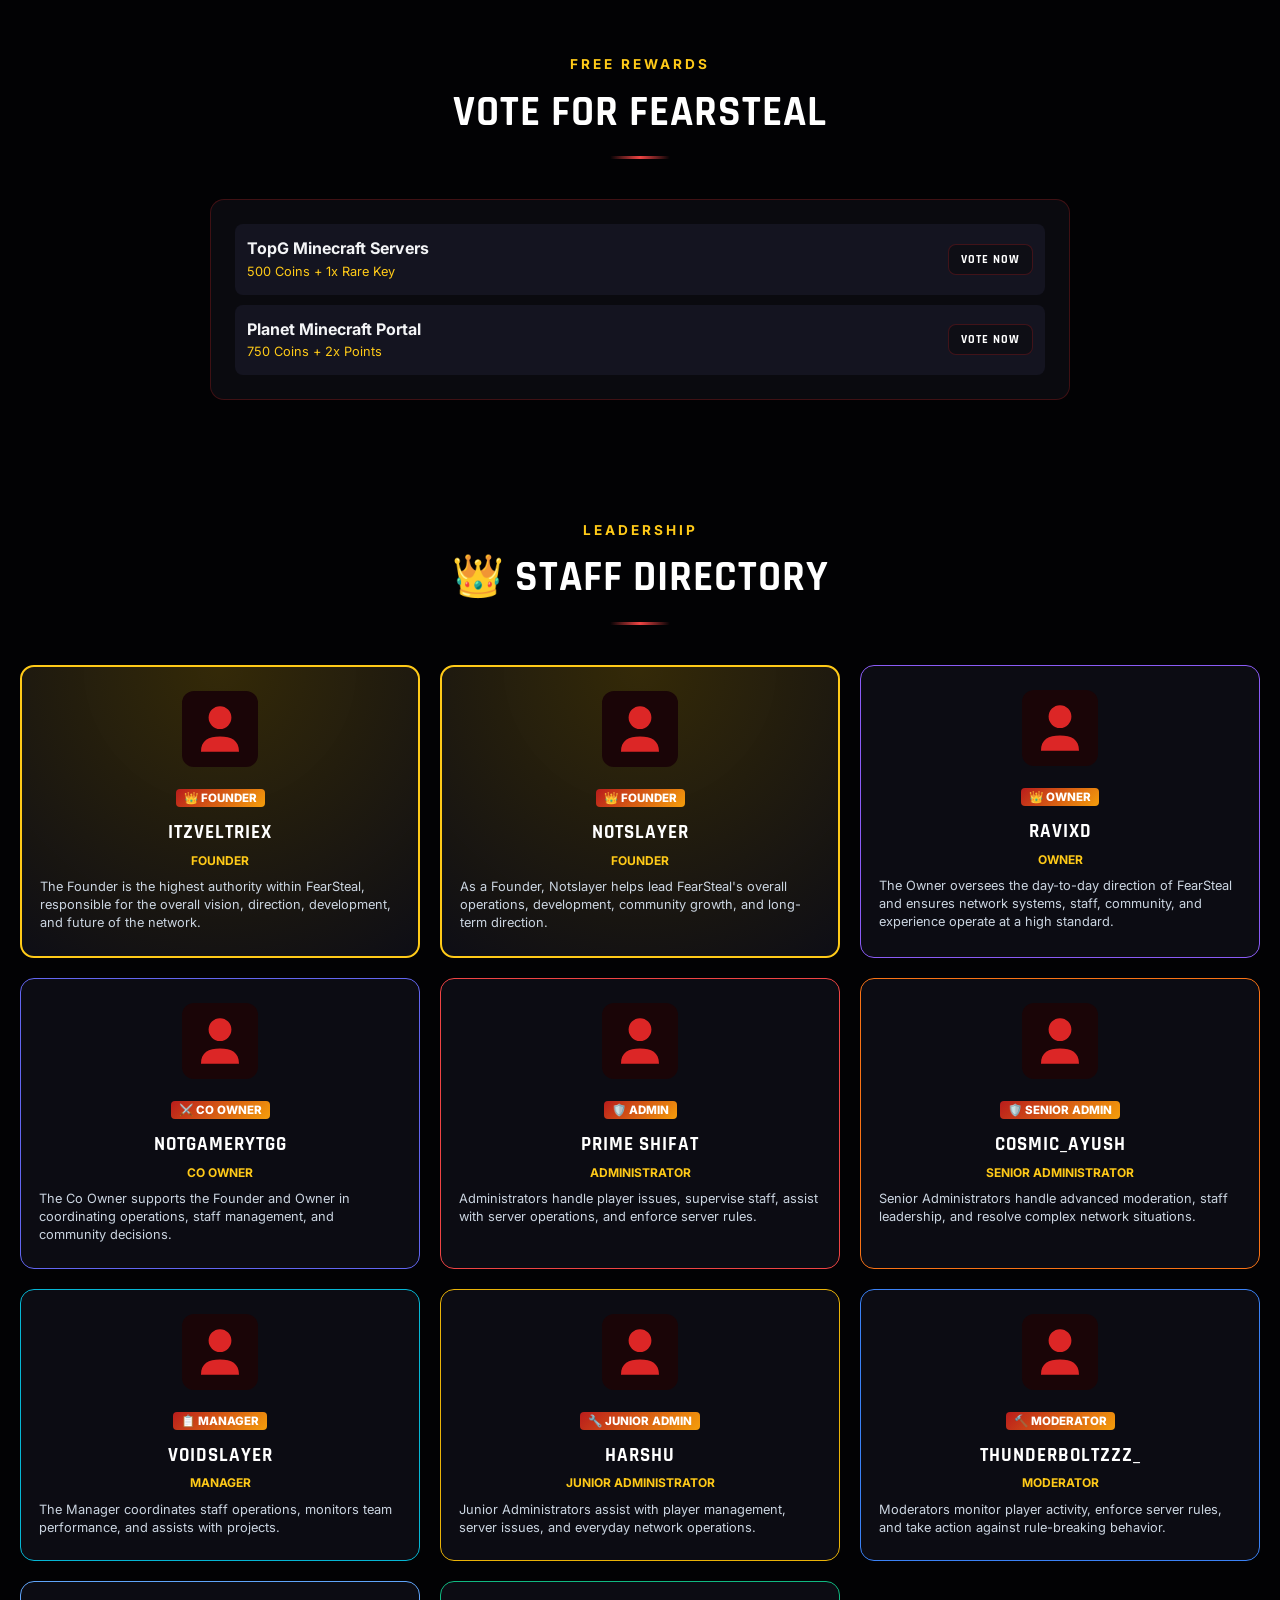
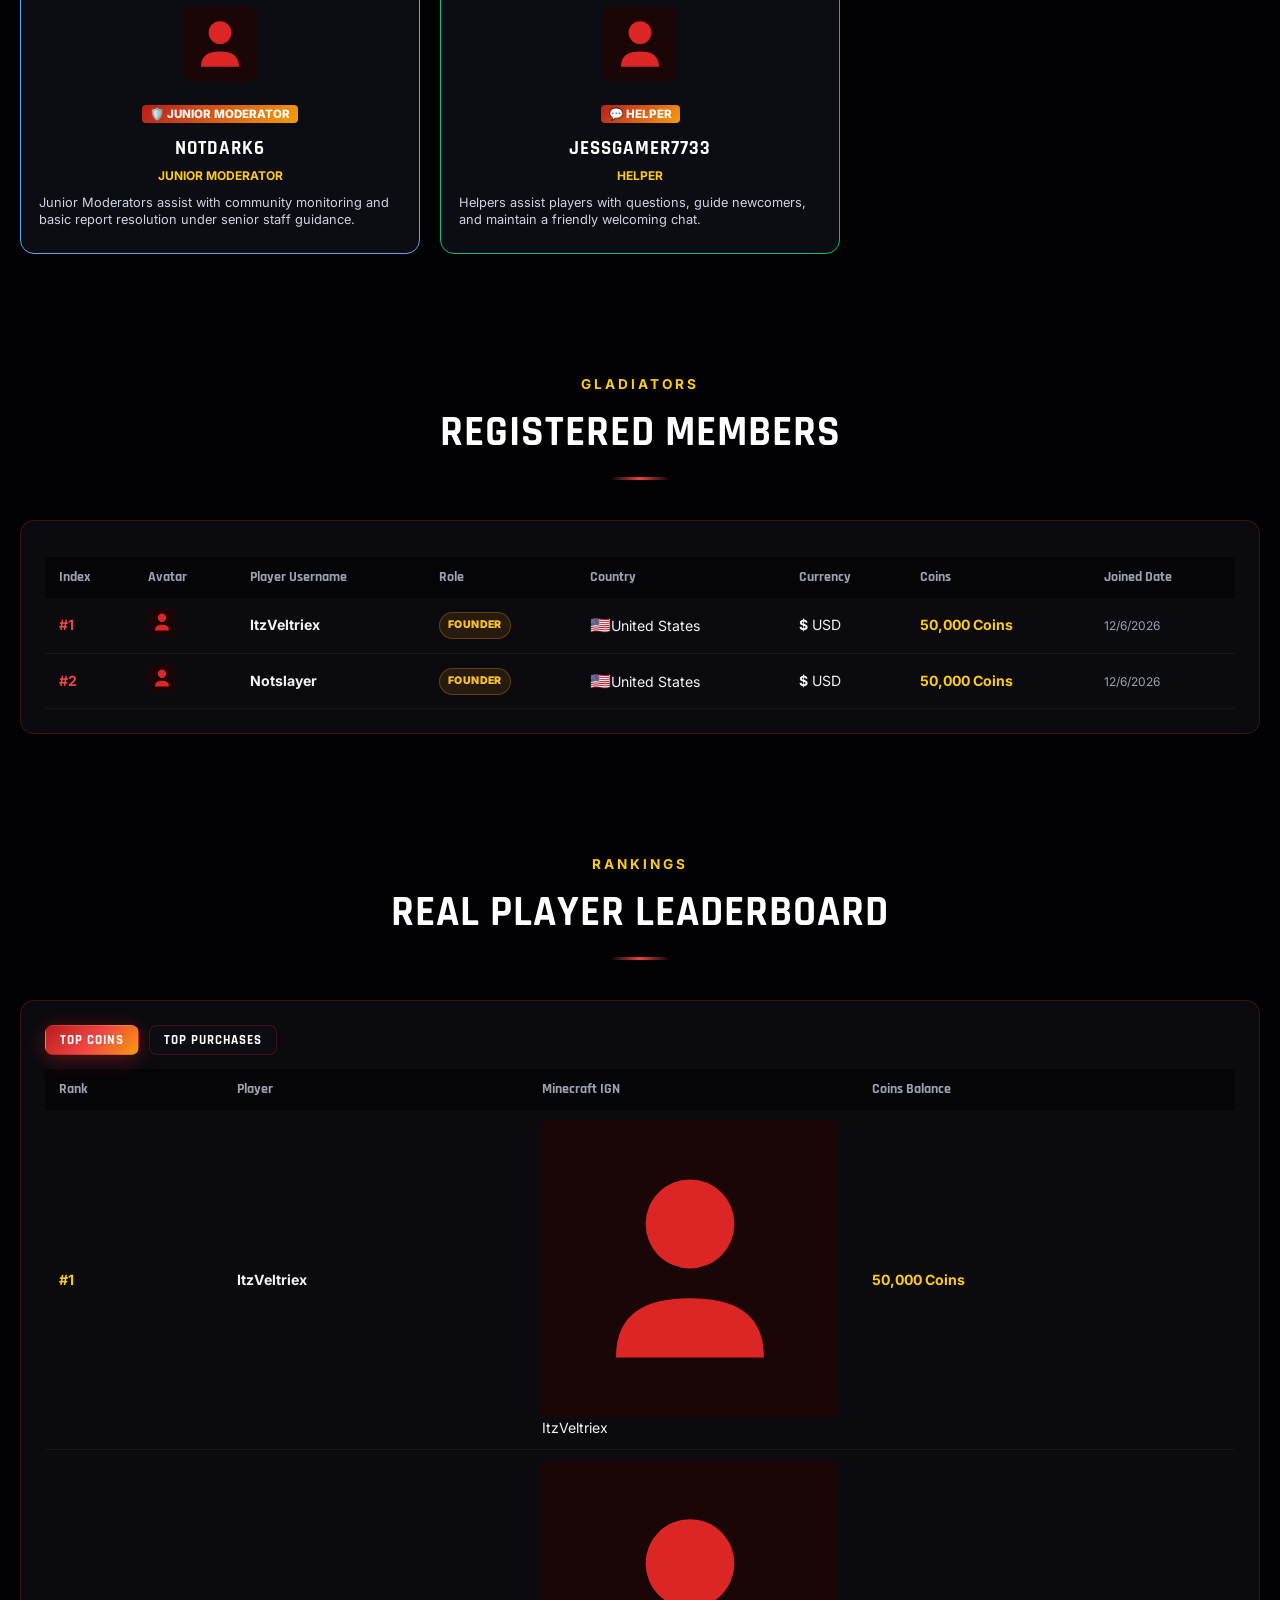
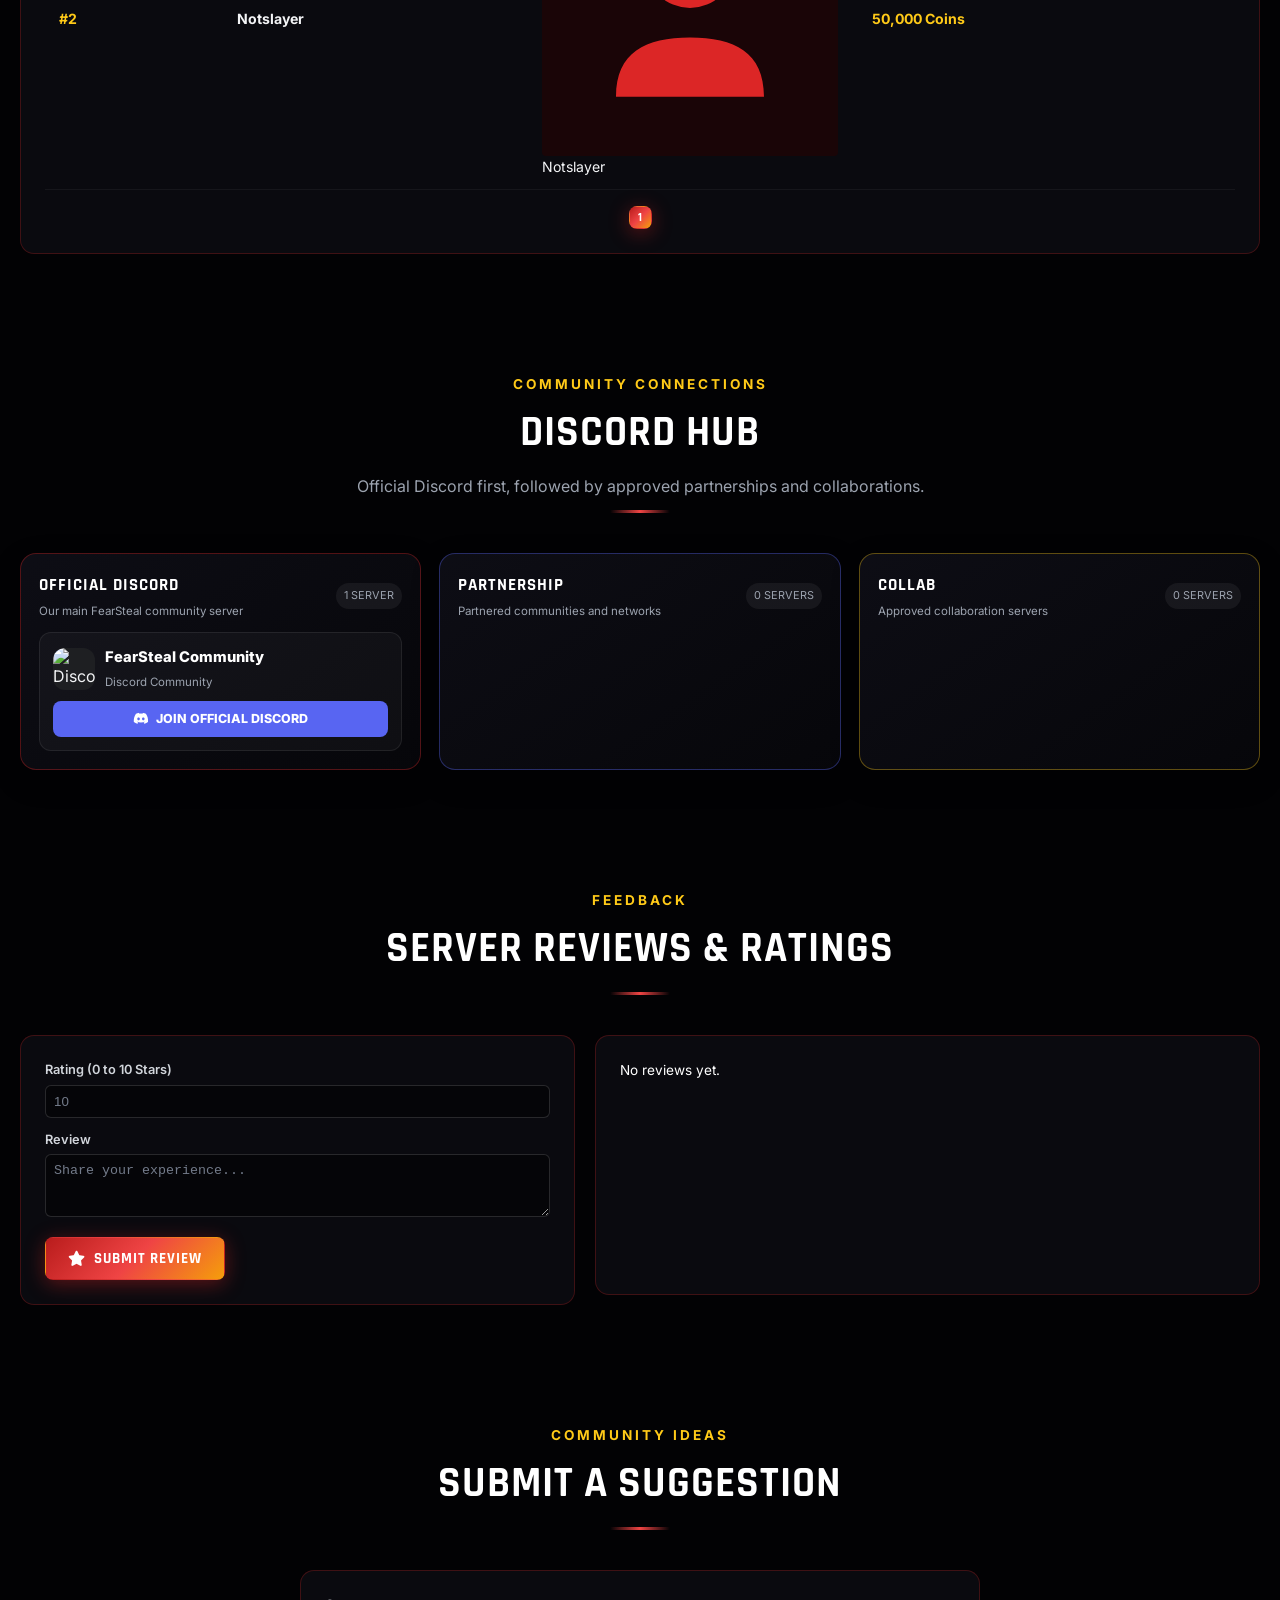
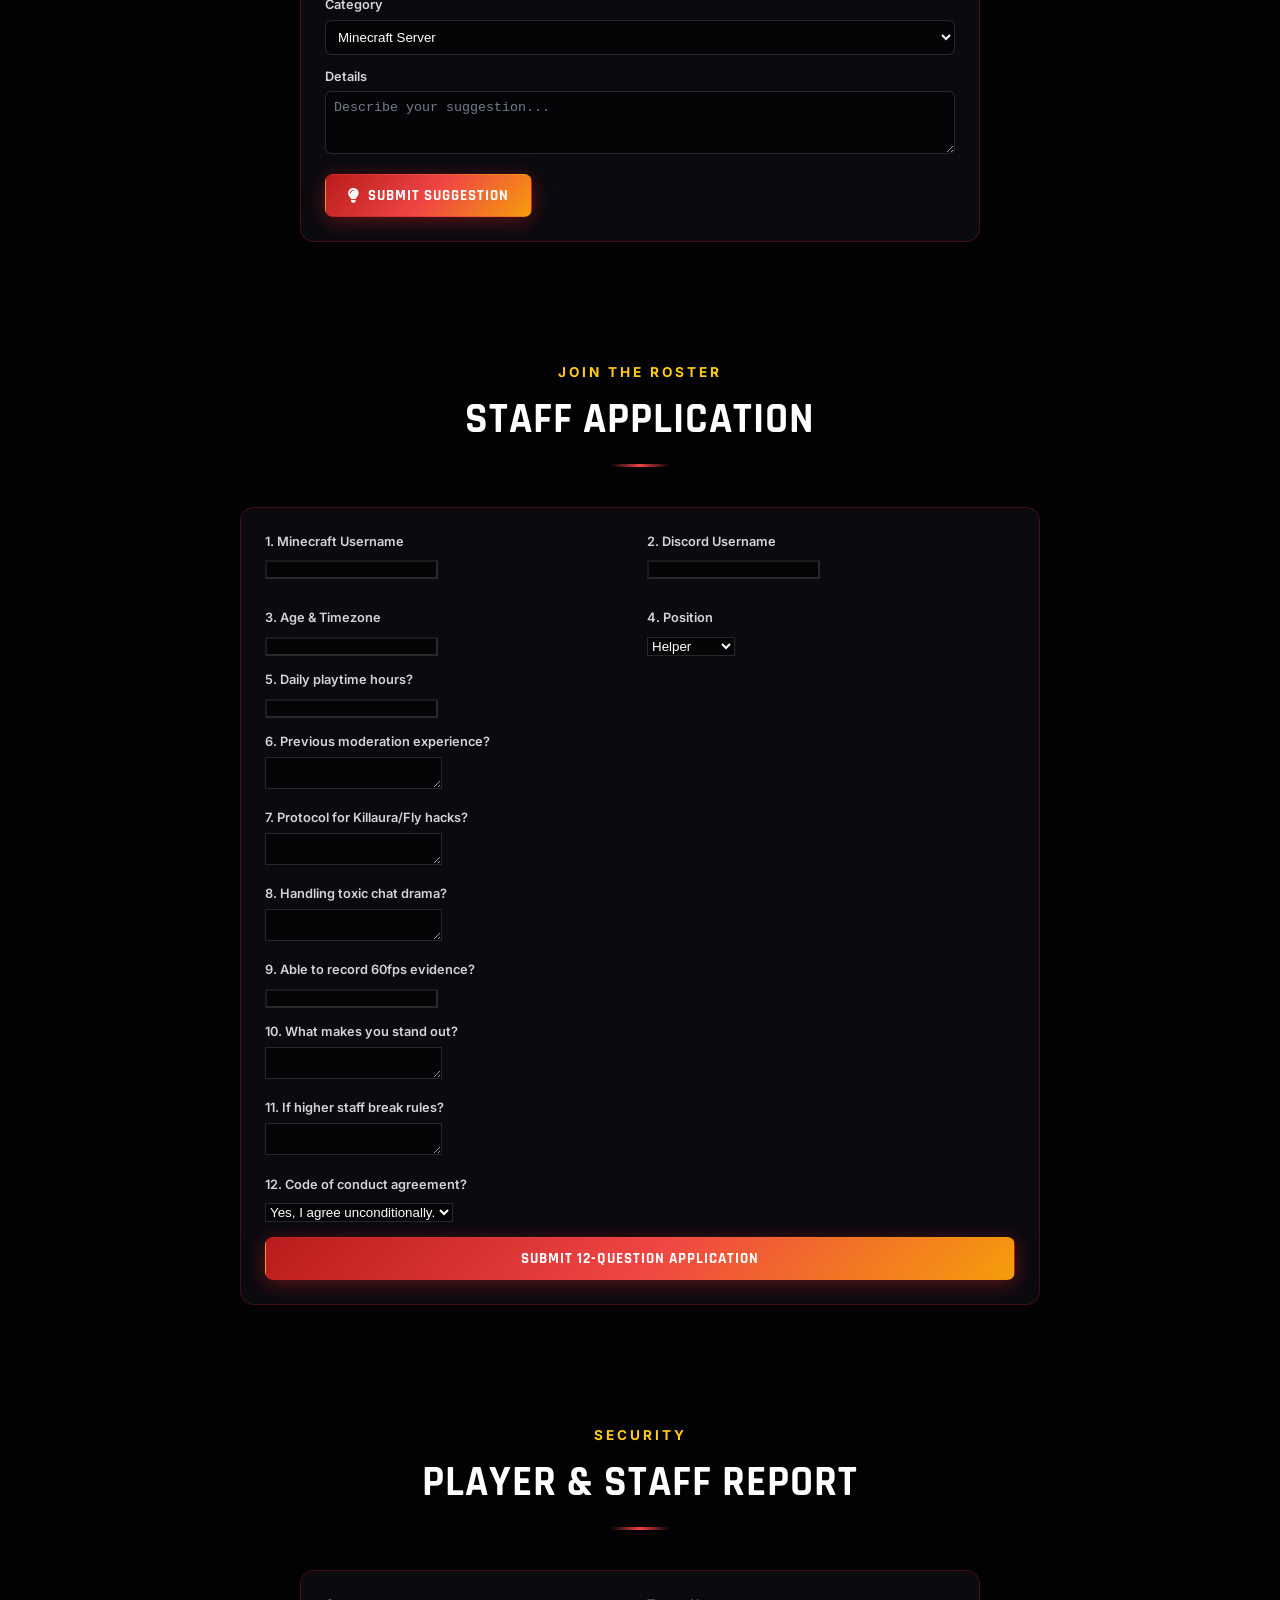
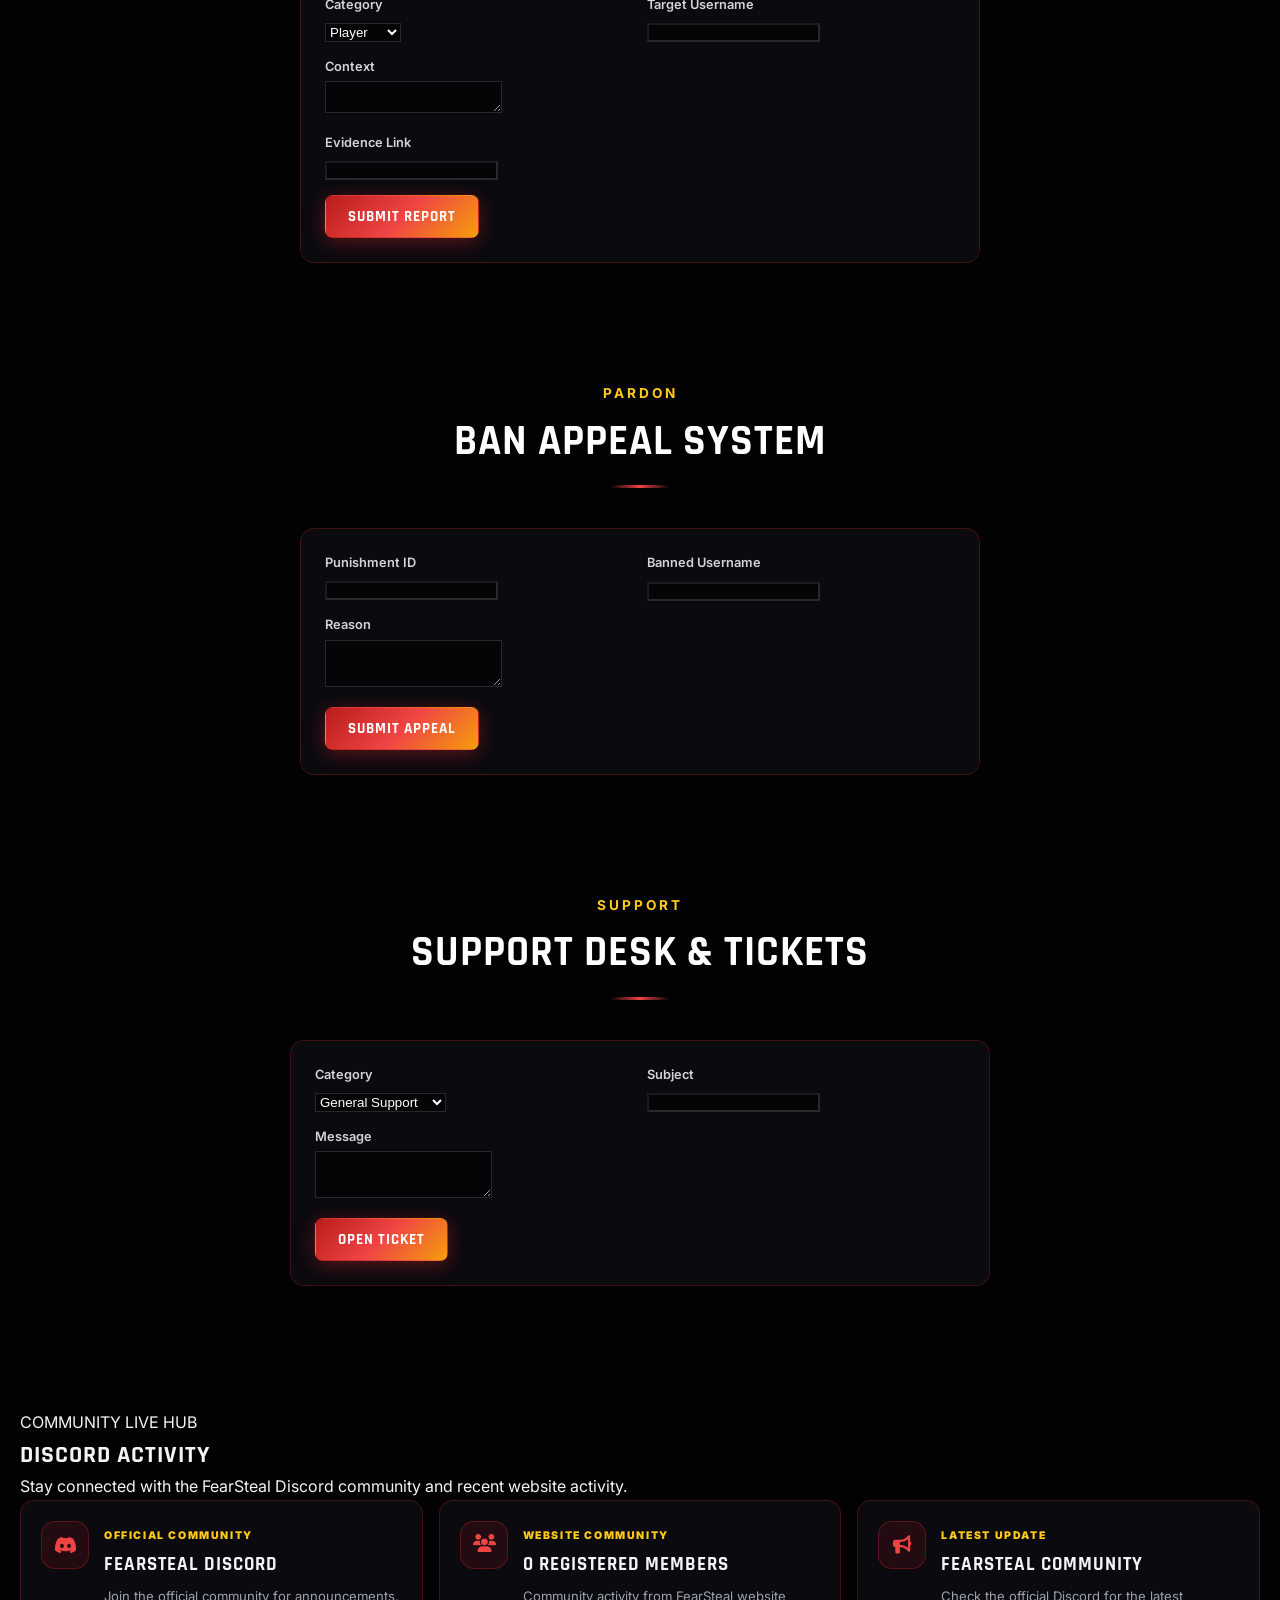
==== commit 53d29f26: "Update index.html" ====
--- a/index.html
+++ b/index.html
@@ -76,7 +76,7 @@
 </div><div id="quiz-options-list"></div></div><div style="margin-top:16px; display:flex; justify-content:space-between; align-items:center;"><button class="btn btn-primary" id="quiz-start-btn" onclick="startDailyQuiz()"><i class="fa-solid fa-play"></i> START QUIZ</button></div></div><div class="fs-store-redeem-wrap"><button type="button" class="btn btn-primary fs-store-redeem-btn" onclick="openRedeemCodeModal()"><i class="fa-solid fa-ticket"></i> REDEEM CODE</button><span>Have a FearSteal promo code? Redeem it here for Coins.</span></div></div></section><section id="coinshop" style="padding:60px 0; background:rgba(14,14,20,0.3);"><div class="container"><div class="section-title-wrap"><span class="section-subtitle">Virtual Market</span><h2 class="section-title">FEARSTEAL COIN SHOP</h2></div><div class="glass-card" style="margin-bottom:16px; display:flex; justify-content:space-between; align-items:center; flex-wrap:wrap; gap:10px;"><p style="font-size:0.85rem; color:var(--text-muted);">Spend your coins. Unlock exclusive rewards. Show off your style.</p><div style="font-size:1.3rem; font-weight:900; font-family:var(--font-display); color:var(--gold-fs);">
 🪙 Balance: <span id="shop-coin-balance" style="color:#fff;">0</span> Coins
 </div></div><div class="coinshop-controls"><div style="display:flex; flex-wrap:wrap; gap:6px;"><button class="coinshop-cat-btn active" onclick="filterShopCategory('all', this)">All</button><button class="coinshop-cat-btn" onclick="filterShopCategory('keys', this)">Keys</button><button class="coinshop-cat-btn" onclick="filterShopCategory('boosts', this)">Boosts</button><button class="coinshop-cat-btn" onclick="filterShopCategory('cosmetics', this)">Cosmetics</button><button class="coinshop-cat-btn" onclick="filterShopCategory('tags', this)">Tags</button></div><input type="text" id="shop-search-input" placeholder="Search Shop..." oninput="searchShop(this.value)" style="background:#000; border:1px solid #333; color:#fff; padding:6px 12px; border-radius:20px; font-size:0.8rem; outline:none;" /></div><div class="coinshop-grid" id="coinshop-items-grid"></div></div></section><section id="daily-rewards" style="padding:60px 0;"><div class="container"><div class="section-title-wrap"><span class="section-subtitle">Engagement</span><h2 class="section-title">🔥 30-DAY REWARD STREAK</h2></div><div class="streak-status-panel"><div class="streak-stat-box"><div class="val" id="streak-stat-current">🔥 0 DAYS</div><div class="lbl">Current Streak</div></div><div class="streak-stat-box"><div class="val" id="streak-stat-claimed">0 / 30</div><div class="lbl">Days Claimed</div></div><div class="streak-stat-box"><div class="val" id="streak-stat-countdown" style="color:var(--crimson-glow);">00:00:00</div><div class="lbl">Next Reward In</div></div></div><div class="glass-card" style="border-color:var(--gold-fs);"><div id="streak-cooldown-wrapper" style="margin-bottom:16px; display:none;"><div style="display:flex; justify-content:space-between; font-size:0.8rem; font-weight:700; margin-bottom:4px;"><span style="color:var(--text-muted);">Cooldown Active:</span><span id="streak-timer-label" style="color:var(--crimson-glow);">24h 59m 59s</span></div><div style="height:6px; background:rgba(255,255,255,0.1); border-radius:4px; overflow:hidden;"><div id="streak-cooldown-progress-bar" style="height:100%; width:100%; background:linear-gradient(90deg, #ef4444, #f59e0b); transition: width 1s linear;"></div></div></div><div class="daily-streak-grid" id="daily-streak-container"></div></div></div></section><section id="vote" style="padding:60px 0; background:rgba(14,14,20,0.3);"><div class="container"><div class="section-title-wrap"><span class="section-subtitle">Free Rewards</span><h2 class="section-title">VOTE FOR FEARSTEAL</h2></div><div class="glass-card" style="max-width:860px; margin:0 auto;"><div id="public-vote-sites-list" style="display:flex; flex-direction:column; gap:10px;"></div></div></div></section><section id="staff" style="padding:60px 0;"><div class="container"><div class="section-title-wrap"><span class="section-subtitle">Leadership</span><h2 class="section-title">👑 STAFF DIRECTORY</h2></div><div class="staff-grid" id="staff-directory-grid"></div></div></section><section id="members" style="padding:60px 0; background:rgba(14,14,20,0.3);"><div class="container"><div class="section-title-wrap"><span class="section-subtitle">Gladiators</span><h2 class="section-title">REGISTERED MEMBERS</h2></div><div class="glass-card"><table class="custom-table"><thead><tr><th>Index</th><th>Avatar</th><th>Player Username</th><th>Role</th><th>Country</th><th>Currency</th><th>Coins</th><th>Joined Date</th></tr></thead><tbody id="registered-members-tbody"></tbody></table></div></div></section><section id="leaderboard" style="padding:60px 0;"><div class="container"><div class="section-title-wrap"><span class="section-subtitle">Rankings</span><h2 class="section-title">REAL PLAYER LEADERBOARD</h2></div><div class="glass-card"><div style="display:flex; gap:10px; margin-bottom:14px;"><button class="btn btn-primary" id="btn-lb-coins" onclick="switchLeaderboardType('coins')" style="padding:6px 14px; font-size:0.8rem;">Top Coins</button><button class="btn btn-outline" id="btn-lb-purchase" onclick="switchLeaderboardType('purchases')" style="padding:6px 14px; font-size:0.8rem;">Top Purchases</button></div><table class="custom-table"><thead><tr><th>Rank</th><th>Player</th><th>Minecraft IGN</th><th id="lb-metric-header">Coins Balance</th></tr></thead><tbody id="real-leaderboard-tbody"></tbody></table><div style="display:flex; justify-content:center; gap:6px; margin-top:16px;" id="lb-pagination-wrap"></div></div></div></section><section class="discord-cta-section" id="discord-hub"><div class="container"><div class="section-title-wrap"><span class="section-subtitle">COMMUNITY CONNECTIONS</span><h2 class="section-title">DISCORD HUB</h2><p style="color:#9ca3af;max-width:760px;margin:8px auto 0;">Official Discord first, followed by approved partnerships and collaborations.</p></div><div id="discord-hub-list" class="discord-category-grid"></div></div></section><section id="review" style="padding:60px 0; background:rgba(14,14,20,0.3);"><div class="container"><div class="section-title-wrap"><span class="section-subtitle">Feedback</span><h2 class="section-title">SERVER REVIEWS & RATINGS</h2></div><div style="display:grid; grid-template-columns: 1fr 1.2fr; gap:20px;"><div class="glass-card"><form onsubmit="handleReviewSubmit(event)"><div class="auth-form-group"><label>Rating (0 to 10 Stars)</label><input type="number" id="review-stars" min="0" max="10" placeholder="10" style="width:100%; background:#050508; border:1px solid #333; color:#fff; padding:8px; border-radius:6px;" required /></div><div class="auth-form-group"><label>Review</label><textarea id="review-text" rows="3" placeholder="Share your experience..." style="width:100%; background:#050508; border:1px solid #333; color:#fff; padding:8px; border-radius:6px;" required></textarea></div><button type="submit" class="btn btn-primary"><i class="fa-solid fa-star"></i> SUBMIT REVIEW</button></form></div><div class="glass-card" style="max-height:260px; overflow-y:auto;" id="reviews-feed-list"></div></div></div></section><section id="suggestions" style="padding:60px 0;"><div class="container"><div class="section-title-wrap"><span class="section-subtitle">Community Ideas</span><h2 class="section-title">SUBMIT A SUGGESTION</h2></div><div class="glass-card" style="max-width:680px; margin:0 auto;"><form onsubmit="handleSuggestionSubmit(event)"><div class="auth-form-group"><label>Category</label><select id="sug-cat" style="width:100%; background:#050508; border:1px solid #333; color:#fff; padding:8px; border-radius:6px;"><option value="Minecraft Server">Minecraft Server</option><option value="Discord Server">Discord</option><option value="Store & Coins">Store & Coins</option></select></div><div class="auth-form-group"><label>Details</label><textarea id="sug-message" rows="3" placeholder="Describe your suggestion..." style="width:100%; background:#050508; border:1px solid #333; color:#fff; padding:8px; border-radius:6px;" required></textarea></div><button type="submit" class="btn btn-primary"><i class="fa-solid fa-lightbulb"></i> SUBMIT SUGGESTION</button></form></div></div></section><section id="staff-apply" style="padding:60px 0; background:rgba(14,14,20,0.3);"><div class="container"><div class="section-title-wrap"><span class="section-subtitle">Join The Roster</span><h2 class="section-title">STAFF APPLICATION</h2></div><div class="glass-card" style="max-width:800px; margin:0 auto;"><form onsubmit="handleStaffApplySubmit(event)"><div class="form-grid-2"><div class="auth-form-group"><label>1. Minecraft Username</label><input type="text" id="apply-q1" required /></div><div class="auth-form-group"><label>2. Discord Username</label><input type="text" id="apply-q2" required /></div><div class="auth-form-group"><label>3. Age & Timezone</label><input type="text" id="apply-q3" required /></div><div class="auth-form-group"><label>4. Position</label><select id="apply-q4"><option value="Helper">Helper</option><option value="Trial Staff">Trial Staff</option><option value="Junior Mod">Junior Mod</option></select></div></div><div class="auth-form-group"><label>5. Daily playtime hours?</label><input type="text" id="apply-q5" required /></div><div class="auth-form-group"><label>6. Previous moderation experience?</label><textarea rows="2" id="apply-q6" required></textarea></div><div class="auth-form-group"><label>7. Protocol for Killaura/Fly hacks?</label><textarea rows="2" id="apply-q7" required></textarea></div><div class="auth-form-group"><label>8. Handling toxic chat drama?</label><textarea rows="2" id="apply-q8" required></textarea></div><div class="auth-form-group"><label>9. Able to record 60fps evidence?</label><input type="text" id="apply-q9" required /></div><div class="auth-form-group"><label>10. What makes you stand out?</label><textarea rows="2" id="apply-q10" required></textarea></div><div class="auth-form-group"><label>11. If higher staff break rules?</label><textarea rows="2" id="apply-q11" required></textarea></div><div class="auth-form-group"><label>12. Code of conduct agreement?</label><select id="apply-q12"><option value="Yes">Yes, I agree unconditionally.</option></select></div><button type="submit" class="btn btn-primary" style="width:100%;">SUBMIT 12-QUESTION APPLICATION</button></form></div></div></section><section id="reports" style="padding:60px 0;"><div class="container"><div class="section-title-wrap"><span class="section-subtitle">Security</span><h2 class="section-title">PLAYER & STAFF REPORT</h2></div><div class="glass-card" style="max-width:680px; margin:0 auto;"><form onsubmit="handleReportSubmit(event)"><div class="form-grid-2"><div class="auth-form-group"><label>Category</label><select id="rep-cat"><option value="Player">Player</option><option value="Staff">Staff</option><option value="Cheating">Cheating</option><option value="Exploit">Exploit</option></select></div><div class="auth-form-group"><label>Target Username</label><input type="text" id="rep-user" required /></div></div><div class="auth-form-group"><label>Context</label><textarea id="rep-desc" rows="2" required></textarea></div><div class="auth-form-group"><label>Evidence Link</label><input type="text" id="rep-evidence" required /></div><button type="submit" class="btn btn-primary">SUBMIT REPORT</button></form></div></div></section><section id="appeals" style="padding:60px 0; background:rgba(14,14,20,0.3);"><div class="container"><div class="section-title-wrap"><span class="section-subtitle">Pardon</span><h2 class="section-title">BAN APPEAL SYSTEM</h2></div><div class="glass-card" style="max-width:680px; margin:0 auto;"><form onsubmit="handleAppealSubmit(event)"><div class="form-grid-2"><div class="auth-form-group"><label>Punishment ID</label><input type="text" id="app-punish-id" required /></div><div class="auth-form-group"><label>Banned Username</label><input type="text" id="app-user" required /></div></div><div class="auth-form-group"><label>Reason</label><textarea id="app-msg" rows="3" required></textarea></div><button type="submit" class="btn btn-primary">SUBMIT APPEAL</button></form></div></div></section><section id="support" style="padding:60px 0;"><div class="container"><div class="section-title-wrap"><span class="section-subtitle">Support</span><h2 class="section-title">SUPPORT DESK & TICKETS</h2></div><div class="glass-card" style="max-width:700px; margin:0 auto;"><form onsubmit="handleTicketSubmit(event)"><div class="form-grid-2"><div class="auth-form-group"><label>Category</label><select id="tkt-cat"><option value="General Support">General Support</option><option value="Store Support">Store Support</option><option value="Account Recovery">Account Recovery</option></select></div><div class="auth-form-group"><label>Subject</label><input type="text" id="tkt-subject" required /></div></div><div class="auth-form-group"><label>Message</label><textarea id="tkt-body" rows="3" required></textarea></div><button type="submit" class="btn btn-primary">OPEN TICKET</button></form></div></div></section><div class="dashboard-modal-overlay" id="account-security-modal"><div class="dash-box"><div style="display:flex; justify-content:space-between; align-items:center; margin-bottom:16px;"><h3 style="color:var(--gold-fs);"><i class="fa-solid fa-shield-halved"></i> Player Command Portal</h3><button class="btn btn-outline" onclick="closeAccountSecurityModal()" style="padding:4px 10px; font-size:0.8rem;"><i class="fa-solid fa-xmark"></i> CLOSE</button></div><div class="dash-tabs"><button class="dash-tab-btn active" onclick="switchSecurityPane('sec-pane-profile', this)"><i class="fa-solid fa-id-card"></i> Profile</button><button class="dash-tab-btn" onclick="switchSecurityPane('sec-pane-basket', this)"><i class="fa-solid fa-basket-shopping"></i> Locker / Basket</button><button class="dash-tab-btn" onclick="switchSecurityPane('sec-pane-dashboard', this)"><i class="fa-solid fa-gauge"></i> Dashboard</button><button class="dash-tab-btn" onclick="switchSecurityPane('sec-pane-notifications', this)"><i class="fa-solid fa-bell"></i> Notifications</button><button class="dash-tab-btn" onclick="switchSecurityPane('sec-pane-settings', this)"><i class="fa-solid fa-sliders"></i> Settings</button><button class="dash-tab-btn" onclick="switchSecurityPane('sec-pane-security', this)"><i class="fa-solid fa-lock"></i> Security</button></div><div class="dash-pane active" id="sec-pane-profile"><div style="display:flex; gap:20px; align-items:center; background:rgba(255,255,255,0.03); padding:20px; border-radius:12px; margin-bottom:16px;"><img id="sec-profile-avatar" src="https://mc-heads.net/avatar/Steve/80" style="width:80px; height:80px; border-radius:10px; border:2px solid var(--gold-fs); image-rendering:pixelated;" alt="Avatar" /><div><h2 id="sec-profile-username" style="color:#fff; font-size:1.6rem; margin-bottom:4px;">Username</h2><div id="sec-profile-email" style="color:var(--text-muted); font-size:0.85rem; margin-bottom:6px;">user@fearsteal.fun</div><span id="sec-profile-role-badge" class="badge-admin">WARRIOR</span></div></div><div style="background:rgba(255,255,255,0.02); padding:16px; border-radius:10px;"><h4 style="color:var(--gold-fs); margin-bottom:8px;">Account Valuation</h4><div>Converted Balance: <strong id="sec-profile-converted-wealth" style="color:#22c55e;">0.00 USD</strong></div></div></div><div class="dash-pane" id="sec-pane-basket"><h4 style="color:var(--gold-fs); margin-bottom:12px;">Active Purchased Items & Locker Proofs</h4><div id="user-basket-items-list"></div></div><div class="dash-pane" id="sec-pane-dashboard"><div style="display:grid; grid-template-columns:1fr 1fr; gap:16px;"><div class="glass-card" style="text-align:center;"><div style="font-size:0.8rem; color:var(--text-muted);">CURRENT HEARTS</div><div id="sec-dash-hearts" style="font-size:2.4rem; font-weight:900; color:var(--crimson-glow);">10</div></div><div class="glass-card" style="text-align:center;"><div style="font-size:0.8rem; color:var(--text-muted);">COIN BALANCE</div><div id="sec-dash-coins" style="font-size:2.4rem; font-weight:900; color:var(--gold-fs);">0</div></div></div></div><div class="dash-pane" id="sec-pane-notifications"><h4 style="color:#fff; margin-bottom:12px;">Recent Announcements & Notifications</h4><div style="background:rgba(255,255,255,0.03); padding:12px; border-radius:8px; border-left:3px solid var(--gold-fs); margin-bottom:8px;"><strong>Welcome to FearSteal LifeSteal Season 1!</strong><p style="font-size:0.82rem; color:var(--text-muted); margin-top:4px;">Double heart drop event is active this weekend.</p></div></div><div class="dash-pane" id="sec-pane-settings"><h4 style="color:#fff; margin-bottom:12px;">Regional Preferences</h4><div class="auth-form-group"><label>Display Currency</label><select id="user-currency-select" onchange="changeUserCurrency(this.value)" style="background:#050508; border:1px solid #333; color:#fff; padding:8px 12px; border-radius:6px;"><option value="USD">&#x1F1FA;&#x1F1F8; USD (&#36;)</option><option value="INR" data-symbol="₹">&#x1F1EE;&#x1F1F3; INR (₹)</option><option value="NPR">&#x1F1F3;&#x1F1F5; NPR (&#2352;&#2369;)</option><option value="PKR">&#x1F1F5;&#x1F1F0; PKR (&#8360;)</option><option value="BDT" data-symbol="৳">&#x1F1E7;&#x1F1E9; BDT (৳)</option></select></div></div><div class="dash-pane" id="sec-pane-security"><h4 style="color:#fff; margin-bottom:12px;">Account Security Guard</h4><p style="font-size:0.85rem; color:var(--text-muted); margin-bottom:14px;">Your domain email provides zero-leak protection for FearSteal assets.</p><button class="btn btn-outline" onclick="switchAuthTab('forgot'); closeAccountSecurityModal();" style="border-color:var(--gold-fs); color:var(--gold-fs);"><i class="fa-solid fa-key"></i> CHANGE ACCOUNT PASSWORD
-</button></div></div></div><div class="dashboard-modal-overlay" id="admin-modal"><div class="dash-box"><div style="display:flex; justify-content:space-between; align-items:center; margin-bottom:18px;"><h2 style="font-size:1.4rem; color:var(--gold-fs);"><i class="fa-solid fa-crown"></i> FearSteal Master Admin Console</h2><button class="btn btn-outline" onclick="closeAdminModal()" style="padding:4px 10px; font-size:0.8rem;"><i class="fa-solid fa-xmark"></i> CLOSE</button></div><div class="dash-tabs"><button class="dash-tab-btn active" onclick="switchAdminPane('adm-pane-server', this)"><i class="fa-solid fa-server"></i> IP/Port & Node</button><button class="dash-tab-btn" onclick="switchAdminPane('adm-pane-discord', this)"><i class="fa-brands fa-discord"></i> Discord Hub</button><button class="dash-tab-btn" onclick="switchAdminPane('adm-pane-discord-links', this)"><i class="fa-solid fa-link"></i> Discord Link Changes</button><button class="dash-tab-btn" onclick="switchAdminPane('adm-pane-media-applications', this)"><i class="fa-brands fa-youtube"></i> Media Application</button><button class="dash-tab-btn" onclick="switchAdminPane('adm-pane-staff-mgr', this)"><i class="fa-solid fa-user-shield"></i> Staff Team</button><button class="dash-tab-btn" onclick="switchAdminPane('adm-pane-staff-manager', this)"><i class="fa-solid fa-users-gear"></i> Staff Manager</button><button class="dash-tab-btn" onclick="switchAdminPane('adm-pane-users', this)">Users & Roles</button><button class="dash-tab-btn" onclick="switchAdminPane('adm-pane-coins', this)">Coins Economy</button><button class="dash-tab-btn" onclick="switchAdminPane('adm-pane-novice', this)">Novice Audit</button><button class="dash-tab-btn" onclick="switchAdminPane('adm-pane-shop', this)">Add Shop Item</button><button class="dash-tab-btn" onclick="switchAdminPane('adm-pane-coupons', this)">Coupons</button><button class="dash-tab-btn" onclick="switchAdminPane('adm-pane-vote', this)">Voting Sites</button><button class="dash-tab-btn" onclick="switchAdminPane('adm-pane-streak', this)">Streak Config</button><button class="dash-tab-btn" onclick="switchAdminPane('adm-pane-broadcast', this)">Announcements</button><button class="dash-tab-btn" onclick="switchAdminPane('adm-pane-tickets', this)">Tickets</button><button class="dash-tab-btn" onclick="switchAdminPane('adm-pane-suggestions', this)">Suggestions</button><button class="dash-tab-btn" onclick="switchAdminPane('adm-pane-screenshots', this)"><i class="fa-solid fa-images"></i> Server Screenshots</button><button class="dash-tab-btn" onclick="switchAdminPane('adm-pane-purchases', this)"><i class="fa-solid fa-receipt"></i> Purchase History</button><button class="dash-tab-btn" onclick="switchAdminPane('adm-pane-redeem-codes', this)"><i class="fa-solid fa-ticket"></i> Redeem Codes</button></div><div class="dash-pane active" id="adm-pane-server"><h4 style="color:var(--gold-fs); margin-bottom:12px;"><i class="fa-solid fa-server"></i> Server Node &amp; Live Status Configuration</h4><p style="color:#9ca3af;font-size:.78rem;margin-bottom:12px;">Changes made here update the Server Status section immediately in this browser. Only Founder/admin accounts can access this panel.</p><form onsubmit="handleAdminSaveServerConfig(event)" style="display:grid; grid-template-columns:repeat(2,minmax(0,1fr)); gap:12px; margin-bottom:16px;"><div class="auth-form-group"><label>Server Name</label><input type="text" id="adm-server-name" placeholder="FearSteal LifeSteal Network" required /></div><div class="auth-form-group"><label>Server IP / Host</label><input type="text" id="adm-server-ip" placeholder="play.fearsteal.fun" required /></div><div class="auth-form-group"><label>Server Port</label><input type="text" id="adm-server-port" placeholder="19132" required /></div><div class="auth-form-group"><label>Protocol</label><select id="adm-server-protocol"><option value="bedrock">Bedrock</option><option value="java">Java</option></select></div><div class="auth-form-group"><label>Server Software</label><select id="adm-server-software"><option>PaperMC</option><option>Spigot</option><option>Purpur</option><option>Folia</option><option>Fabric</option><option>Forge</option><option>Velocity</option><option>BungeeCord</option><option>Waterfall</option><option>Bedrock Dedicated Server</option><option>Other</option></select></div><div class="auth-form-group"><label>Server Version</label><input type="text" id="adm-server-version" placeholder="1.21.x" required /></div><div class="auth-form-group"><label>Fallback TPS</label><input type="number" id="adm-server-tps" min="0" max="20" step="0.1" value="20" /></div><div class="auth-form-group"><label>MOTD</label><input type="text" id="adm-server-motd" placeholder="FearSteal LifeSteal Network" required /></div><button type="submit" class="btn btn-primary" style="grid-column:1/-1;"><i class="fa-solid fa-floppy-disk"></i> SAVE &amp; UPDATE STATUS</button></form></div><div class="dash-pane" id="adm-pane-discord"><h4 style="color:var(--discord-blurple); margin-bottom:12px;"><i class="fa-brands fa-discord"></i> Discord Hub</h4><p style="color:#9ca3af;font-size:.78rem;margin-bottom:12px;">Add multiple servers. The selected category decides where each server appears on the Home page.</p><form id="admin-discord-form" onsubmit="handleAdminSaveDiscordConfig(event)" style="display:grid; grid-template-columns:repeat(2,minmax(0,1fr)); gap:12px;"><div class="auth-form-group"><label>Discord Server Name</label><input type="text" id="adm-disc-name" placeholder="FearSteal Community" required /></div><div class="auth-form-group"><label>Discord Category</label><select id="adm-disc-affil"><option value="official">Official Discord</option><option value="partnership">Partnership</option><option value="collab">Collab</option></select></div><div class="auth-form-group" style="grid-column:1/-1;"><label>Discord Invite Link</label><input type="url" id="adm-disc-invite" placeholder="https://discord.gg/example" required /></div><button type="submit" class="btn btn-primary" style="grid-column:1/-1;"><i class="fa-solid fa-plus"></i> ADD DISCORD SERVER</button></form><div id="admin-discord-server-list" style="margin-top:14px;"></div><div class="fs-global-discord-box"><div><strong><i class="fa-solid fa-link"></i> Global Discord Link</strong><p>Change the official Discord URL used by FearSteal buttons and official Discord links across the site.</p></div><form onsubmit="handleGlobalDiscordSave(event)" class="fs-global-discord-form"><input id="adm-global-discord" type="url" placeholder="https://discord.gg/your-invite" required><button class="btn btn-primary" type="submit"><i class="fa-solid fa-floppy-disk"></i> SAVE GLOBAL LINK</button></form></div></div><div class="dash-pane" id="adm-pane-discord-links"><div class="fs-discord-link-admin"><div class="fs-admin-pane-head"><div><h4 style="color:#7289da;margin:0 0 5px;"><i class="fa-solid fa-link"></i> Discord Link Changes</h4><p class="fs-admin-note">Change the main FearSteal Discord invite from one place. Official Discord buttons, Media/Novice join flow and other links marked as official will use this URL.</p></div><span class="fs-discord-link-badge">GLOBAL</span></div><form onsubmit="handleGlobalDiscordSave(event)" class="fs-global-discord-form fs-discord-link-main-form"><label>OFFICIAL FEARSTEAL DISCORD INVITE</label><div class="fs-discord-link-row"><input id="adm-global-discord-dedicated" type="url" placeholder="https://discord.gg/your-invite" required><button class="btn btn-primary" type="submit"><i class="fa-solid fa-floppy-disk"></i> SAVE DISCORD LINK</button></div></form><div class="fs-discord-link-current"><i class="fa-brands fa-discord"></i><div><small>CURRENT OFFICIAL LINK</small><strong id="fs-current-discord-link">Loading...</strong></div></div><div class="fs-discord-link-note"><i class="fa-solid fa-circle-info"></i> Added Discord servers inside <b>Discord Hub</b> remain independent. Use this category when you want to change the single official FearSteal invite used across the website.</div></div></div><div class="dash-pane" id="adm-pane-media-applications"><div class="fs-admin-pane-head"><div><h4 style="color:#ff4d4d;margin:0 0 5px;"><i class="fa-brands fa-youtube"></i> Media Application</h4><p class="fs-admin-note">Every submitted Media Apply request appears here automatically in this browser. Review, approve, reject or delete applications.</p></div><button class="btn btn-outline" type="button" onclick="renderMediaApplications()"><i class="fa-solid fa-rotate"></i> REFRESH</button></div><div id="admin-media-applications-list" style="display:flex;flex-direction:column;gap:10px;"></div></div><div class="dash-pane" id="adm-pane-staff-mgr"><h4 style="color:var(--gold-fs); margin-bottom:12px;"><i class="fa-solid fa-user-shield"></i> Add / Manage Staff Directory</h4><form onsubmit="handleAdminAddStaffMember(event)" style="display:grid; grid-template-columns:repeat(auto-fit, minmax(200px, 1fr)); gap:10px; margin-bottom:16px;"><input type="text" id="adm-stf-name" placeholder="Staff Minecraft IGN" required style="background:#050508; border:1px solid #333; color:#fff; padding:8px; border-radius:6px;" /><select id="adm-stf-role" style="background:#050508; border:1px solid #333; color:#fff; padding:8px; border-radius:6px;"><option value="FOUNDER">FOUNDER</option><option value="OWNER">OWNER</option><option value="CO OWNER">CO OWNER</option><option value="ADMINISTRATOR">ADMINISTRATOR</option><option value="SENIOR ADMIN">SENIOR ADMIN</option><option value="JUNIOR ADMIN">JUNIOR ADMIN</option><option value="MANAGER">MANAGER</option><option value="MODERATOR">MODERATOR</option><option value="JUNIOR MODERATOR">JUNIOR MODERATOR</option><option value="HELPER">HELPER</option></select><input type="text" id="adm-stf-discord" placeholder="Discord URL (https://discord.gg/...)" style="background:#050508; border:1px solid #333; color:#fff; padding:8px; border-radius:6px;" required /><input type="text" id="adm-stf-desc" placeholder="Role Description / Responsibilities" style="grid-column:span 2; background:#050508; border:1px solid #333; color:#fff; padding:8px; border-radius:6px;" required /><button type="submit" class="btn btn-primary" style="grid-column:span 2;">ADD TO STAFF DIRECTORY</button></form><div id="admin-staff-roster-list" style="display:flex; flex-direction:column; gap:8px;"></div></div><div class="dash-pane" id="adm-pane-staff-manager">
+</button></div></div></div><div class="dashboard-modal-overlay" id="admin-modal"><div class="dash-box"><div style="display:flex; justify-content:space-between; align-items:center; margin-bottom:18px;"><h2 style="font-size:1.4rem; color:var(--gold-fs);"><i class="fa-solid fa-crown"></i> FearSteal Master Admin Console</h2><button class="btn btn-outline" onclick="closeAdminModal()" style="padding:4px 10px; font-size:0.8rem;"><i class="fa-solid fa-xmark"></i> CLOSE</button></div><div class="dash-tabs"><button class="dash-tab-btn active" onclick="switchAdminPane('adm-pane-server', this)"><i class="fa-solid fa-server"></i> IP/Port & Node</button><button class="dash-tab-btn" onclick="switchAdminPane('adm-pane-discord', this)"><i class="fa-brands fa-discord"></i> Discord Hub</button><button class="dash-tab-btn" onclick="switchAdminPane('adm-pane-discord-links', this)"><i class="fa-solid fa-link"></i> Discord Link Changes</button><button class="dash-tab-btn" onclick="switchAdminPane('adm-pane-media-applications', this)"><i class="fa-brands fa-youtube"></i> Media Application</button><button class="dash-tab-btn" onclick="switchAdminPane('adm-pane-staff-mgr', this)"><i class="fa-solid fa-user-shield"></i> Staff Team</button><button class="dash-tab-btn" onclick="switchAdminPane('adm-pane-staff-manager', this)"><i class="fa-solid fa-users-gear"></i> Staff Manager</button><button class="dash-tab-btn" onclick="switchAdminPane('adm-pane-users', this)">Users & Roles</button><button class="dash-tab-btn" onclick="switchAdminPane('adm-pane-coins', this)">Coins Economy</button><button class="dash-tab-btn" onclick="switchAdminPane('adm-pane-novice', this)">Novice Audit</button><button class="dash-tab-btn" onclick="switchAdminPane('adm-pane-shop', this)">Add Shop Item</button><button class="dash-tab-btn" onclick="switchAdminPane('adm-pane-ranks', this)"><i class="fa-solid fa-crown"></i> Ranks Manager</button><button class="dash-tab-btn" onclick="switchAdminPane('adm-pane-coupons', this)">Coupons</button><button class="dash-tab-btn" onclick="switchAdminPane('adm-pane-vote', this)">Voting Sites</button><button class="dash-tab-btn" onclick="switchAdminPane('adm-pane-streak', this)">Streak Config</button><button class="dash-tab-btn" onclick="switchAdminPane('adm-pane-broadcast', this)">Announcements</button><button class="dash-tab-btn" onclick="switchAdminPane('adm-pane-tickets', this)">Tickets</button><button class="dash-tab-btn" onclick="switchAdminPane('adm-pane-suggestions', this)">Suggestions</button><button class="dash-tab-btn" onclick="switchAdminPane('adm-pane-screenshots', this)"><i class="fa-solid fa-images"></i> Server Screenshots</button><button class="dash-tab-btn" onclick="switchAdminPane('adm-pane-purchases', this)"><i class="fa-solid fa-receipt"></i> Purchase History</button><button class="dash-tab-btn" onclick="switchAdminPane('adm-pane-redeem-codes', this)"><i class="fa-solid fa-ticket"></i> Redeem Codes</button></div><div class="dash-pane active" id="adm-pane-server"><h4 style="color:var(--gold-fs); margin-bottom:12px;"><i class="fa-solid fa-server"></i> Server Node &amp; Live Status Configuration</h4><p style="color:#9ca3af;font-size:.78rem;margin-bottom:12px;">Changes made here update the Server Status section immediately in this browser. Only Founder/admin accounts can access this panel.</p><form onsubmit="handleAdminSaveServerConfig(event)" style="display:grid; grid-template-columns:repeat(2,minmax(0,1fr)); gap:12px; margin-bottom:16px;"><div class="auth-form-group"><label>Server Name</label><input type="text" id="adm-server-name" placeholder="FearSteal LifeSteal Network" required /></div><div class="auth-form-group"><label>Server IP / Host</label><input type="text" id="adm-server-ip" placeholder="play.fearsteal.fun" required /></div><div class="auth-form-group"><label>Server Port</label><input type="text" id="adm-server-port" placeholder="19132" required /></div><div class="auth-form-group"><label>Protocol</label><select id="adm-server-protocol"><option value="bedrock">Bedrock</option><option value="java">Java</option></select></div><div class="auth-form-group"><label>Server Software</label><select id="adm-server-software"><option>PaperMC</option><option>Spigot</option><option>Purpur</option><option>Folia</option><option>Fabric</option><option>Forge</option><option>Velocity</option><option>BungeeCord</option><option>Waterfall</option><option>Bedrock Dedicated Server</option><option>Other</option></select></div><div class="auth-form-group"><label>Server Version</label><input type="text" id="adm-server-version" placeholder="1.21.x" required /></div><div class="auth-form-group"><label>Fallback TPS</label><input type="number" id="adm-server-tps" min="0" max="20" step="0.1" value="20" /></div><div class="auth-form-group"><label>MOTD</label><input type="text" id="adm-server-motd" placeholder="FearSteal LifeSteal Network" required /></div><button type="submit" class="btn btn-primary" style="grid-column:1/-1;"><i class="fa-solid fa-floppy-disk"></i> SAVE &amp; UPDATE STATUS</button></form></div><div class="dash-pane" id="adm-pane-discord"><h4 style="color:var(--discord-blurple); margin-bottom:12px;"><i class="fa-brands fa-discord"></i> Discord Hub</h4><p style="color:#9ca3af;font-size:.78rem;margin-bottom:12px;">Add multiple servers. The selected category decides where each server appears on the Home page.</p><form id="admin-discord-form" onsubmit="handleAdminSaveDiscordConfig(event)" style="display:grid; grid-template-columns:repeat(2,minmax(0,1fr)); gap:12px;"><div class="auth-form-group"><label>Discord Server Name</label><input type="text" id="adm-disc-name" placeholder="FearSteal Community" required /></div><div class="auth-form-group"><label>Discord Category</label><select id="adm-disc-affil"><option value="official">Official Discord</option><option value="partnership">Partnership</option><option value="collab">Collab</option></select></div><div class="auth-form-group" style="grid-column:1/-1;"><label>Discord Invite Link</label><input type="url" id="adm-disc-invite" placeholder="https://discord.gg/example" required /></div><button type="submit" class="btn btn-primary" style="grid-column:1/-1;"><i class="fa-solid fa-plus"></i> ADD DISCORD SERVER</button></form><div id="admin-discord-server-list" style="margin-top:14px;"></div><div class="fs-global-discord-box"><div><strong><i class="fa-solid fa-link"></i> Global Discord Link</strong><p>Change the official Discord URL used by FearSteal buttons and official Discord links across the site.</p></div><form onsubmit="handleGlobalDiscordSave(event)" class="fs-global-discord-form"><input id="adm-global-discord" type="url" placeholder="https://discord.gg/your-invite" required><button class="btn btn-primary" type="submit"><i class="fa-solid fa-floppy-disk"></i> SAVE GLOBAL LINK</button></form></div></div><div class="dash-pane" id="adm-pane-discord-links"><div class="fs-discord-link-admin"><div class="fs-admin-pane-head"><div><h4 style="color:#7289da;margin:0 0 5px;"><i class="fa-solid fa-link"></i> Discord Link Changes</h4><p class="fs-admin-note">Change the main FearSteal Discord invite from one place. Official Discord buttons, Media/Novice join flow and other links marked as official will use this URL.</p></div><span class="fs-discord-link-badge">GLOBAL</span></div><form onsubmit="handleGlobalDiscordSave(event)" class="fs-global-discord-form fs-discord-link-main-form"><label>OFFICIAL FEARSTEAL DISCORD INVITE</label><div class="fs-discord-link-row"><input id="adm-global-discord-dedicated" type="url" placeholder="https://discord.gg/your-invite" required><button class="btn btn-primary" type="submit"><i class="fa-solid fa-floppy-disk"></i> SAVE DISCORD LINK</button></div></form><div class="fs-discord-link-current"><i class="fa-brands fa-discord"></i><div><small>CURRENT OFFICIAL LINK</small><strong id="fs-current-discord-link">Loading...</strong></div></div><div class="fs-discord-link-note"><i class="fa-solid fa-circle-info"></i> Added Discord servers inside <b>Discord Hub</b> remain independent. Use this category when you want to change the single official FearSteal invite used across the website.</div></div></div><div class="dash-pane" id="adm-pane-media-applications"><div class="fs-admin-pane-head"><div><h4 style="color:#ff4d4d;margin:0 0 5px;"><i class="fa-brands fa-youtube"></i> Media Application</h4><p class="fs-admin-note">Every submitted Media Apply request appears here automatically in this browser. Review, approve, reject or delete applications.</p></div><button class="btn btn-outline" type="button" onclick="renderMediaApplications()"><i class="fa-solid fa-rotate"></i> REFRESH</button></div><div id="admin-media-applications-list" style="display:flex;flex-direction:column;gap:10px;"></div></div><div class="dash-pane" id="adm-pane-staff-mgr"><h4 style="color:var(--gold-fs); margin-bottom:12px;"><i class="fa-solid fa-user-shield"></i> Add / Manage Staff Directory</h4><form onsubmit="handleAdminAddStaffMember(event)" style="display:grid; grid-template-columns:repeat(auto-fit, minmax(200px, 1fr)); gap:10px; margin-bottom:16px;"><input type="text" id="adm-stf-name" placeholder="Staff Minecraft IGN" required style="background:#050508; border:1px solid #333; color:#fff; padding:8px; border-radius:6px;" /><select id="adm-stf-role" style="background:#050508; border:1px solid #333; color:#fff; padding:8px; border-radius:6px;"><option value="FOUNDER">FOUNDER</option><option value="OWNER">OWNER</option><option value="CO OWNER">CO OWNER</option><option value="ADMINISTRATOR">ADMINISTRATOR</option><option value="SENIOR ADMIN">SENIOR ADMIN</option><option value="JUNIOR ADMIN">JUNIOR ADMIN</option><option value="MANAGER">MANAGER</option><option value="MODERATOR">MODERATOR</option><option value="JUNIOR MODERATOR">JUNIOR MODERATOR</option><option value="HELPER">HELPER</option></select><input type="text" id="adm-stf-discord" placeholder="Discord URL (https://discord.gg/...)" style="background:#050508; border:1px solid #333; color:#fff; padding:8px; border-radius:6px;" required /><input type="text" id="adm-stf-desc" placeholder="Role Description / Responsibilities" style="grid-column:span 2; background:#050508; border:1px solid #333; color:#fff; padding:8px; border-radius:6px;" required /><button type="submit" class="btn btn-primary" style="grid-column:span 2;">ADD TO STAFF DIRECTORY</button></form><div id="admin-staff-roster-list" style="display:flex; flex-direction:column; gap:8px;"></div></div><div class="dash-pane" id="adm-pane-staff-manager">
 <div class="fs-staff-manager-wrap">
 <div class="fs-staff-manager-head"><div><h4><i class="fa-solid fa-users-gear"></i> Staff Manager</h4><p class="fs-staff-manager-note">Edit every existing Staff Directory member or add a new staff member. Changes are saved in this browser and appear on the public Staff Directory immediately. The description is generated from the selected role so responsibilities stay role-appropriate.</p></div><button type="button" class="btn btn-outline" onclick="resetStaffManagerForm()"><i class="fa-solid fa-plus"></i> NEW STAFF</button></div>
 <form id="fs-staff-manager-form" class="fs-staff-manager-form" onsubmit="saveStaffManager(event)">
@@ -91,7 +91,23 @@
 <div class="fs-staff-manager-actions"><button type="submit" class="btn btn-primary"><i class="fa-solid fa-floppy-disk"></i> SAVE STAFF</button><button type="button" class="btn btn-outline" onclick="resetStaffManagerForm()"><i class="fa-solid fa-rotate-left"></i> RESET</button></div>
 </form>
 <div><h4 style="color:#fff;margin:3px 0 9px;"><i class="fa-solid fa-list"></i> CURRENT STAFF DIRECTORY</h4><div id="fs-staff-manager-list" class="fs-staff-manager-list"></div></div>
-</div></div><div class="dash-pane" id="adm-pane-users"><div style="background:rgba(255,255,255,0.02); padding:16px; border-radius:8px; margin-bottom:16px;"><h4 style="color:var(--gold-fs); margin-bottom:10px;">Create or Assign Staff / Admin Role</h4><form id="admin-role-assign-form" onsubmit="adminCreateUser(event)"><div style="display:grid; grid-template-columns:repeat(auto-fit, minmax(180px, 1fr)); gap:10px;"><input type="text" id="adm-new-user" placeholder="Username" style="background:#050508; border:1px solid #333; color:#fff; padding:8px; border-radius:6px;" required /><input type="text" id="adm-new-email" placeholder="user@fearsteal.fun" style="background:#050508; border:1px solid #333; color:#fff; padding:8px; border-radius:6px;" required /><input type="text" id="adm-new-pass" placeholder="Password" style="background:#050508; border:1px solid #333; color:#fff; padding:8px; border-radius:6px;" required /><select id="adm-new-country" onchange="syncCountryCurrency('adm-new-country','adm-new-currency')" style="background:#050508; border:1px solid #333; color:#fff; padding:8px; border-radius:6px;"><option value="US">🇺🇸 United States</option><option value="IN">🇮🇳 India</option><option value="NP">🇳🇵 Nepal</option><option value="PK">🇵🇰 Pakistan</option><option value="BD">🇧🇩 Bangladesh</option></select><select id="adm-new-currency" style="background:#050508; border:1px solid #333; color:#fff; padding:8px; border-radius:6px;"><option value="USD">&#x1F1FA;&#x1F1F8; USD (&#36;)</option><option value="INR" data-symbol="₹">&#x1F1EE;&#x1F1F3; INR (₹)</option><option value="NPR">&#x1F1F3;&#x1F1F5; NPR (&#2352;&#2369;)</option><option value="PKR">&#x1F1F5;&#x1F1F0; PKR (&#8360;)</option><option value="BDT" data-symbol="৳">&#x1F1E7;&#x1F1E9; BDT (৳)</option></select><select id="adm-new-role" style="background:#050508; border:1px solid #333; color:#fff; padding:8px; border-radius:6px;"><option value="none">Normal Member</option><option value="Helper">Helper</option><option value="Moderator">Moderator</option><option value="Administrator">Administrator</option><option value="Founder">Founder</option></select></div><button type="submit" class="btn btn-primary" style="margin-top:10px; padding:8px 16px;">SAVE USER ROLE</button></form></div><table class="custom-table"><thead><tr><th>Username</th><th>Email</th><th>Role</th><th>Coins</th><th>Actions</th></tr></thead><tbody id="admin-user-list-tbody"></tbody></table></div><div class="dash-pane" id="adm-pane-coins"><h4 style="color:var(--gold-fs); margin-bottom:12px;">Grant or Deduct Coins</h4><form onsubmit="handleAdminCoinsGiveOrRemove(event)" style="max-width:500px; display:flex; flex-direction:column; gap:10px;"><input type="text" id="adm-coin-target" placeholder="Target Username" style="background:#050508; border:1px solid #333; color:#fff; padding:8px; border-radius:6px;" required /><select id="adm-coin-action" style="background:#050508; border:1px solid #333; color:#fff; padding:8px; border-radius:6px;"><option value="give">Give / Add Coins (+)</option><option value="remove">Deduct / Remove Coins (-)</option></select><input type="number" id="adm-coin-amount" placeholder="Coins Amount (e.g. 5000)" style="background:#050508; border:1px solid #333; color:#fff; padding:8px; border-radius:6px;" required /><button type="submit" class="btn btn-gold">UPDATE PLAYER COINS</button></form></div><div class="dash-pane" id="adm-pane-novice"><div style="display:flex; justify-content:space-between; align-items:center; margin-bottom:10px;"><h4 style="color:#60a5fa;">Novice Promo Claims Audit Log</h4><button class="btn btn-outline" style="border-color:#ef4444; color:#ef4444; padding:4px 10px; font-size:0.75rem;" onclick="if(confirm('Reset claims to 0?')){localStorage.setItem(KEY_NOVICE_COUNT,'0');localStorage.setItem(KEY_NOVICE_CLAIMS,JSON.stringify([]));renderNoviceUI();renderNoviceAdminAudit();showToast('Novice claims reset to 0.','info');}">RESET TO 0</button></div><table class="custom-table"><thead><tr><th>Claim ID</th><th>Player</th><th>MC IGN</th><th>Discord Tag</th><th>Status</th><th>Timestamp</th></tr></thead><tbody id="adm-novice-claims-tbody"></tbody></table></div><div class="dash-pane" id="adm-pane-shop"><h4 style="color:var(--gold-fs); margin-bottom:10px;">Add New Custom Item to CoinShop</h4><form onsubmit="handleAdminShopAdd(event)" style="max-width:500px; display:flex; flex-direction:column; gap:10px;"><input type="text" id="adm-shop-name" placeholder="Item Name" style="background:#050508; border:1px solid #333; color:#fff; padding:8px; border-radius:6px;" required /><select id="adm-shop-cat" style="background:#050508; border:1px solid #333; color:#fff; padding:8px; border-radius:6px;"><option value="keys">Keys</option><option value="boosts">Boosts</option><option value="cosmetics">Cosmetics</option><option value="tags">Tags</option></select><input type="number" id="adm-shop-price" placeholder="Price in Coins (e.g. 2500)" style="background:#050508; border:1px solid #333; color:#fff; padding:8px; border-radius:6px;" required /><select id="adm-shop-rarity" style="background:#050508; border:1px solid #333; color:#fff; padding:8px; border-radius:6px;"><option value="common">Common</option><option value="rare">Rare</option><option value="epic">Epic</option><option value="legendary">Legendary</option><option value="mythic">Mythic</option><option value="fear">Fear</option></select><textarea id="adm-shop-desc" rows="2" placeholder="Item Description" style="background:#050508; border:1px solid #333; color:#fff; padding:8px; border-radius:6px;" required></textarea><button type="submit" class="btn btn-primary">ADD TO COINSHOP</button></form></div><div class="dash-pane" id="adm-pane-coupons"><h4 style="color:var(--gold-fs); margin-bottom:10px;">Create Discount Coupon</h4><form onsubmit="handleCreateCoupon(event)" style="max-width:500px; display:flex; flex-direction:column; gap:10px; margin-bottom:16px;"><input type="text" id="adm-coupon-code" placeholder="COUPON CODE (e.g. FEAR50)" style="background:#050508; border:1px solid #333; color:#fff; padding:8px; border-radius:6px;" required /><input type="number" id="adm-coupon-pct" placeholder="Discount % (e.g. 50)" style="background:#050508; border:1px solid #333; color:#fff; padding:8px; border-radius:6px;" required /><input type="number" id="adm-coupon-days" placeholder="Valid Days" style="background:#050508; border:1px solid #333; color:#fff; padding:8px; border-radius:6px;" required /><button type="submit" class="btn btn-primary">CREATE COUPON</button></form><div id="admin-coupons-list" style="display:flex; flex-direction:column; gap:8px;"></div></div><div class="dash-pane" id="adm-pane-vote"><h4 style="color:var(--gold-fs); margin-bottom:10px;">Manage Voting Links</h4><form onsubmit="handleSaveVoteConfig(event)" style="max-width:500px; display:flex; flex-direction:column; gap:10px; margin-bottom:16px;"><input type="text" id="adm-vote-title" placeholder="Site Name (e.g. TopG)" style="background:#050508; border:1px solid #333; color:#fff; padding:8px; border-radius:6px;" required /><input type="url" id="adm-vote-url" placeholder="https://vote-link.com" style="background:#050508; border:1px solid #333; color:#fff; padding:8px; border-radius:6px;" required /><input type="text" id="adm-vote-reward" placeholder="Reward Description" style="background:#050508; border:1px solid #333; color:#fff; padding:8px; border-radius:6px;" required /><select id="adm-vote-visibility" style="background:#050508; border:1px solid #333; color:#fff; padding:8px; border-radius:6px;"><option value="published">Published (Public)</option><option value="private">Private</option></select><button type="submit" class="btn btn-primary">ADD VOTE SITE</button></form><div id="admin-vote-sites-list" style="display:flex; flex-direction:column; gap:8px;"></div></div><div class="dash-pane" id="adm-pane-streak"><h4 style="color:var(--gold-fs); margin-bottom:10px;">Configure Daily Streak Rewards</h4><form onsubmit="handleAdminStreakUpdate(event)" style="max-width:500px; display:flex; flex-direction:column; gap:10px;"><select id="adm-streak-day" style="background:#050508; border:1px solid #333; color:#fff; padding:8px; border-radius:6px;"><option value="1">Day 1</option><option value="2">Day 2</option><option value="3">Day 3</option><option value="4">Day 4</option><option value="5">Day 5</option><option value="6">Day 6</option><option value="7">Day 7 (Grand Finale)</option></select><input type="text" id="adm-streak-name" placeholder="Reward Name" style="background:#050508; border:1px solid #333; color:#fff; padding:8px; border-radius:6px;" required /><input type="number" id="adm-streak-coins" placeholder="Coins Given" style="background:#050508; border:1px solid #333; color:#fff; padding:8px; border-radius:6px;" required /><input type="text" id="adm-streak-icon" placeholder="FontAwesome Icon (e.g. fa-gift)" style="background:#050508; border:1px solid #333; color:#fff; padding:8px; border-radius:6px;" required /><button type="submit" class="btn btn-primary">SAVE STREAK CONFIG</button></form></div><div class="dash-pane" id="adm-pane-broadcast"><h4 style="color:var(--gold-fs); margin-bottom:10px;">Publish 24-Hour Top Announcement</h4><textarea id="adm-announcement-input" rows="3" placeholder="Type banner message..." style="width:100%; max-width:600px; background:#050508; border:1px solid #333; color:#fff; padding:10px; border-radius:6px; margin-bottom:10px;"></textarea><div><button class="btn btn-primary" onclick="publishAdminAnnouncement()"><i class="fa-solid fa-bullhorn"></i> POST ANNOUNCEMENT</button><button class="btn btn-outline" onclick="clearAdminAnnouncement()" style="margin-left:8px;"><i class="fa-solid fa-trash"></i> HIDE BANNER</button></div></div><div class="dash-pane" id="adm-pane-screenshots"><div class="fs-shot-admin-head"><div><h4 style="color:var(--gold-fs); margin-bottom:5px;"><i class="fa-solid fa-camera-retro"></i> Server Screenshot Manager</h4><p style="color:#9ca3af;font-size:.78rem;margin:0;">Upload and manage Minecraft server-related screenshots. Images are optimized in the browser and saved to this website's local storage.</p></div><span class="fs-shot-count" id="fs-shot-count">0 / 30</span></div><form id="fs-server-screenshot-form" onsubmit="handleServerScreenshotSubmit(event)" class="fs-shot-form"><label class="fs-shot-drop" for="fs-shot-file"><i class="fa-solid fa-cloud-arrow-up"></i><strong>SELECT SERVER SCREENSHOT</strong><span>JPG, JPEG, PNG or WEBP • optimized automatically</span><input id="fs-shot-file" type="file" accept="image/jpeg,image/png,image/webp" multiple onchange="previewServerScreenshotFiles(event)" /></label><div id="fs-shot-file-preview" class="fs-shot-file-preview"></div><div class="fs-shot-fields"><div class="auth-form-group"><label>Screenshot Title</label><input id="fs-shot-title" type="text" maxlength="80" placeholder="Season 1 Spawn / Server Lobby" required /></div><div class="auth-form-group"><label>Category</label><select id="fs-shot-category"><option>Server</option><option>Spawn</option><option>Lobby</option><option>LifeSteal</option><option>Events</option><option>Gameplay</option><option>Updates</option><option>Community</option><option>Other</option></select></div><div class="auth-form-group"><label>Server Version</label><input id="fs-shot-version" type="text" maxlength="30" placeholder="1.21.x" /></div><div class="auth-form-group"><label>Short Description</label><input id="fs-shot-description" type="text" maxlength="180" placeholder="Official FearSteal server screenshot" /></div></div><button type="submit" class="btn btn-primary"><i class="fa-solid fa-upload"></i> ADD SCREENSHOT</button></form><div class="fs-shot-toolbar"><input id="fs-shot-search" type="search" placeholder="Search screenshots..." oninput="renderServerScreenshots()" /><select id="fs-shot-filter" onchange="renderServerScreenshots()"><option value="all">All categories</option><option>Server</option><option>Spawn</option><option>Lobby</option><option>LifeSteal</option><option>Events</option><option>Gameplay</option><option>Updates</option><option>Community</option><option>Other</option></select><button type="button" class="btn btn-outline" onclick="clearAllServerScreenshots()"><i class="fa-solid fa-trash"></i> CLEAR ALL</button></div><div id="fs-server-screenshot-grid" class="fs-shot-grid"></div></div><div class="dash-pane" id="adm-pane-purchases"><h4 style="color:var(--gold-fs); margin-bottom:6px;"><i class="fa-solid fa-receipt"></i> Purchase History</h4><p style="color:#9ca3af;font-size:.78rem;margin-bottom:12px;">Admin-only purchase audit. Records are created when a player purchases a rank or CoinShop item.</p><div class="fs-admin-tools"><input id="fs-purchase-search" type="search" placeholder="Search username, item or transaction..." oninput="renderAdminPurchaseHistory()"/><button type="button" class="btn btn-outline" onclick="clearAdminPurchaseHistory()"><i class="fa-solid fa-trash"></i> CLEAR HISTORY</button></div><div id="fs-admin-purchase-list" style="display:flex;flex-direction:column;gap:8px;margin-top:12px;"></div></div><div class="dash-pane" id="adm-pane-redeem-codes"><h4 style="color:var(--gold-fs); margin-bottom:6px;"><i class="fa-solid fa-ticket"></i> Redeem Codes Manager</h4><p style="color:#9ca3af;font-size:.78rem;margin-bottom:12px;">Admin-only code creation and management. Create discount codes that apply a percentage discount to an Official Rank purchase.</p><form onsubmit="handleAdminRedeemCodeSubmit(event)" class="fs-code-form"><input id="fs-code-value" type="text" maxlength="30" placeholder="Code e.g. FEAR2026" required/><input id="fs-code-reward" type="number" min="1" max="100" placeholder="Discount %" required/><input id="fs-code-uses" type="number" min="1" value="1" placeholder="Max Uses" required/><input id="fs-code-days" type="number" min="1" value="30" placeholder="Valid Days" required/><button class="btn btn-primary" type="submit"><i class="fa-solid fa-plus"></i> CREATE DISCOUNT CODE</button></form><div id="fs-admin-redeem-list" style="display:flex;flex-direction:column;gap:8px;margin-top:14px;"></div></div><div class="dash-pane" id="adm-pane-tickets"><h4 style="color:#fff; margin-bottom:10px;">Support Ticket Queue</h4><div id="admin-tickets-container" style="display:flex; flex-direction:column; gap:8px;"></div></div><div class="dash-pane" id="adm-pane-suggestions"><h4 style="color:#fff; margin-bottom:10px;">Community Suggestions</h4><div id="admin-suggestions-list" style="display:flex; flex-direction:column; gap:8px;"></div></div></div></div><div class="dashboard-modal-overlay" id="staff-modal"><div class="dash-box" style="max-width:850px;"><div style="display:flex; justify-content:space-between; align-items:center; margin-bottom:16px;"><h3 style="color:#2563eb;"><i class="fa-solid fa-shield-virus"></i> Staff Moderation Hub</h3><button class="btn btn-outline" onclick="closeStaffModal()" style="padding:4px 10px; font-size:0.8rem;"><i class="fa-solid fa-xmark"></i> CLOSE</button></div><div class="dash-tabs"><button class="dash-tab-btn active" onclick="switchStaffPane('stf-pane-tickets', this)">Tickets</button><button class="dash-tab-btn" onclick="switchStaffPane('stf-pane-reports', this)">Reports</button><button class="dash-tab-btn" onclick="switchStaffPane('stf-pane-appeals', this)">Appeals</button></div><div class="dash-pane active" id="stf-pane-tickets"><div id="staff-tickets-list" style="display:flex; flex-direction:column; gap:8px;"><div style="font-size:0.85rem; color:#888;">All open player tickets are synced here.</div></div></div><div class="dash-pane" id="stf-pane-reports"><div id="staff-reports-list" style="display:flex; flex-direction:column; gap:8px;"><div style="font-size:0.85rem; color:#888;">Player infraction and glitch reports logged.</div></div></div><div class="dash-pane" id="stf-pane-appeals"><div id="staff-appeals-list" style="display:flex; flex-direction:column; gap:8px;"><div style="font-size:0.85rem; color:#888;">Ban and mute appeals awaiting review.</div></div></div></div></div><div class="dashboard-modal-overlay" id="purchase-confirm-modal"><div class="dash-box" style="max-width:440px; text-align:center;"><h3 style="color:var(--gold-fs); margin-bottom:10px;"><i class="fa-solid fa-cart-shopping"></i> Confirm Purchase</h3><div id="modal-confirm-item-name" style="font-size:1.3rem; font-weight:800; color:#fff; margin-bottom:6px;">Item</div><div style="font-size:1.05rem; color:var(--gold-fs); font-weight:700; margin-bottom:12px;">Price: <span id="modal-confirm-price">0</span> Coins</div><div style="background:rgba(255,255,255,0.03); border-radius:8px; padding:12px; margin-bottom:16px; font-size:0.85rem; text-align:left;"><div>Current Balance: <strong id="modal-confirm-current-bal">0</strong> Coins</div><div>After Purchase: <strong id="modal-confirm-after-bal" style="color:#22c55e;">0</strong> Coins</div></div><div style="display:flex; justify-content:space-between; gap:10px;"><button class="btn btn-outline" style="flex:1;" onclick="closePurchaseConfirmModal()">CANCEL</button><button id="confirm-coinshop-purchase-btn" class="btn btn-primary" style="flex:1;" onclick="executeConfirmedPurchase()">CONFIRM PURCHASE</button></div></div></div><div class="dashboard-modal-overlay" id="rank-choice-modal"><div class="dash-box" style="max-width:480px; text-align:center;"><h3 style="color:var(--gold-fs); margin-bottom:8px;">Acquire Rank</h3><div id="rank-choice-title" style="font-size:1.5rem; font-weight:900; color:#fff; margin-bottom:12px;">RANK</div><div style="display:flex; flex-direction:column; gap:10px;"><a id="rank-choice-store-btn" href="https://store.cryzormc.in/" target="_blank" class="btn btn-outline" style="border-color:var(--crimson-glow);"><i class="fa-solid fa-store"></i> PURCHASE ON WEBSTORE
+</div></div><div class="dash-pane" id="adm-pane-users"><div style="background:rgba(255,255,255,0.02); padding:16px; border-radius:8px; margin-bottom:16px;"><h4 style="color:var(--gold-fs); margin-bottom:10px;">Create or Assign Staff / Admin Role</h4><form id="admin-role-assign-form" onsubmit="adminCreateUser(event)"><div style="display:grid; grid-template-columns:repeat(auto-fit, minmax(180px, 1fr)); gap:10px;"><input type="text" id="adm-new-user" placeholder="Username" style="background:#050508; border:1px solid #333; color:#fff; padding:8px; border-radius:6px;" required /><input type="text" id="adm-new-email" placeholder="user@fearsteal.fun" style="background:#050508; border:1px solid #333; color:#fff; padding:8px; border-radius:6px;" required /><input type="text" id="adm-new-pass" placeholder="Password" style="background:#050508; border:1px solid #333; color:#fff; padding:8px; border-radius:6px;" required /><select id="adm-new-country" onchange="syncCountryCurrency('adm-new-country','adm-new-currency')" style="background:#050508; border:1px solid #333; color:#fff; padding:8px; border-radius:6px;"><option value="US">🇺🇸 United States</option><option value="IN">🇮🇳 India</option><option value="NP">🇳🇵 Nepal</option><option value="PK">🇵🇰 Pakistan</option><option value="BD">🇧🇩 Bangladesh</option></select><select id="adm-new-currency" style="background:#050508; border:1px solid #333; color:#fff; padding:8px; border-radius:6px;"><option value="USD">&#x1F1FA;&#x1F1F8; USD (&#36;)</option><option value="INR" data-symbol="₹">&#x1F1EE;&#x1F1F3; INR (₹)</option><option value="NPR">&#x1F1F3;&#x1F1F5; NPR (&#2352;&#2369;)</option><option value="PKR">&#x1F1F5;&#x1F1F0; PKR (&#8360;)</option><option value="BDT" data-symbol="৳">&#x1F1E7;&#x1F1E9; BDT (৳)</option></select><select id="adm-new-role" style="background:#050508; border:1px solid #333; color:#fff; padding:8px; border-radius:6px;"><option value="none">Normal Member</option><option value="Helper">Helper</option><option value="Moderator">Moderator</option><option value="Administrator">Administrator</option><option value="Founder">Founder</option></select></div><button type="submit" class="btn btn-primary" style="margin-top:10px; padding:8px 16px;">SAVE USER ROLE</button></form></div><table class="custom-table"><thead><tr><th>Username</th><th>Email</th><th>Role</th><th>Coins</th><th>Actions</th></tr></thead><tbody id="admin-user-list-tbody"></tbody></table></div><div class="dash-pane" id="adm-pane-coins"><h4 style="color:var(--gold-fs); margin-bottom:12px;">Grant or Deduct Coins</h4><form onsubmit="handleAdminCoinsGiveOrRemove(event)" style="max-width:500px; display:flex; flex-direction:column; gap:10px;"><input type="text" id="adm-coin-target" placeholder="Target Username" style="background:#050508; border:1px solid #333; color:#fff; padding:8px; border-radius:6px;" required /><select id="adm-coin-action" style="background:#050508; border:1px solid #333; color:#fff; padding:8px; border-radius:6px;"><option value="give">Give / Add Coins (+)</option><option value="remove">Deduct / Remove Coins (-)</option></select><input type="number" id="adm-coin-amount" placeholder="Coins Amount (e.g. 5000)" style="background:#050508; border:1px solid #333; color:#fff; padding:8px; border-radius:6px;" required /><button type="submit" class="btn btn-gold">UPDATE PLAYER COINS</button></form></div><div class="dash-pane" id="adm-pane-novice"><div style="display:flex; justify-content:space-between; align-items:center; margin-bottom:10px;"><h4 style="color:#60a5fa;">Novice Promo Claims Audit Log</h4><button class="btn btn-outline" style="border-color:#ef4444; color:#ef4444; padding:4px 10px; font-size:0.75rem;" onclick="if(confirm('Reset claims to 0?')){localStorage.setItem(KEY_NOVICE_COUNT,'0');localStorage.setItem(KEY_NOVICE_CLAIMS,JSON.stringify([]));renderNoviceUI();renderNoviceAdminAudit();showToast('Novice claims reset to 0.','info');}">RESET TO 0</button></div><table class="custom-table"><thead><tr><th>Claim ID</th><th>Player</th><th>MC IGN</th><th>Discord Tag</th><th>Status</th><th>Timestamp</th></tr></thead><tbody id="adm-novice-claims-tbody"></tbody></table></div><div class="dash-pane" id="adm-pane-shop"><h4 style="color:var(--gold-fs); margin-bottom:10px;">Add New Custom Item to CoinShop</h4><form onsubmit="handleAdminShopAdd(event)" style="max-width:500px; display:flex; flex-direction:column; gap:10px;"><input type="text" id="adm-shop-name" placeholder="Item Name" style="background:#050508; border:1px solid #333; color:#fff; padding:8px; border-radius:6px;" required /><select id="adm-shop-cat" style="background:#050508; border:1px solid #333; color:#fff; padding:8px; border-radius:6px;"><option value="keys">Keys</option><option value="boosts">Boosts</option><option value="cosmetics">Cosmetics</option><option value="tags">Tags</option></select><input type="number" id="adm-shop-price" placeholder="Price in Coins (e.g. 2500)" style="background:#050508; border:1px solid #333; color:#fff; padding:8px; border-radius:6px;" required /><select id="adm-shop-rarity" style="background:#050508; border:1px solid #333; color:#fff; padding:8px; border-radius:6px;"><option value="common">Common</option><option value="rare">Rare</option><option value="epic">Epic</option><option value="legendary">Legendary</option><option value="mythic">Mythic</option><option value="fear">Fear</option></select><textarea id="adm-shop-desc" rows="2" placeholder="Item Description" style="background:#050508; border:1px solid #333; color:#fff; padding:8px; border-radius:6px;" required></textarea><button type="submit" class="btn btn-primary">ADD TO COINSHOP</button></form></div><div class="dash-pane" id="adm-pane-ranks">
+<div class="fs-ranks-manager-wrap">
+<div class="fs-ranks-manager-head"><div><h4><i class="fa-solid fa-crown"></i> Ranks Manager</h4><p>Manage the Official Store ranks without removing the existing ranks. Edit price, Coins, duration, badge, description and tags, or add a new rank. NOVICE always stays first and is never moved by price sorting.</p></div><button type="button" class="btn btn-outline" onclick="resetRankManagerForm()"><i class="fa-solid fa-plus"></i> NEW RANK</button></div>
+<form id="fs-rank-manager-form" class="fs-rank-manager-form" onsubmit="saveRankManager(event)">
+<input type="hidden" id="fs-rank-edit-id" value="">
+<div><label>RANK NAME</label><input id="fs-rank-name" maxlength="30" placeholder="e.g. FEARSTEAL" required></div>
+<div><label>CASH PRICE (USD)</label><input id="fs-rank-price" type="number" min="0" step="0.01" placeholder="30" required></div>
+<div><label>COIN PRICE</label><input id="fs-rank-coins" type="number" min="0" step="1" placeholder="100000" required></div>
+<div><label>DURATION (DAYS)</label><input id="fs-rank-days" type="number" min="1" step="1" placeholder="30" required></div>
+<div><label>BADGE</label><select id="fs-rank-badge"><option>EPIC</option><option>POPULAR</option><option>RARE</option><option>MYTHIC</option><option>FEARLESS</option><option>ULTIMATE</option><option>POWERFUL</option></select></div>
+<div><label>TAGS</label><input id="fs-rank-tags" maxlength="240" placeholder="PREMIUM, ROYAL, PVP"></div>
+<div class="full"><label>DESCRIPTION</label><textarea id="fs-rank-desc" rows="3" maxlength="260" placeholder="Rank description..."></textarea></div>
+<div class="fs-rank-manager-actions"><button type="submit" class="btn btn-primary"><i class="fa-solid fa-floppy-disk"></i> SAVE RANK</button><button type="button" class="btn btn-outline" onclick="resetRankManagerForm()"><i class="fa-solid fa-rotate-left"></i> RESET</button></div>
+</form>
+<div class="fs-rank-order-note"><i class="fa-solid fa-arrow-down-wide-short"></i> Store order: <b>highest USD price first</b>. <b>NOVICE stays fixed at the top.</b></div>
+<div id="fs-rank-manager-list" class="fs-rank-manager-list"></div>
+</div></div><div class="dash-pane" id="adm-pane-coupons"><h4 style="color:var(--gold-fs); margin-bottom:10px;">Create Discount Coupon</h4><form onsubmit="handleCreateCoupon(event)" style="max-width:500px; display:flex; flex-direction:column; gap:10px; margin-bottom:16px;"><input type="text" id="adm-coupon-code" placeholder="COUPON CODE (e.g. FEAR50)" style="background:#050508; border:1px solid #333; color:#fff; padding:8px; border-radius:6px;" required /><input type="number" id="adm-coupon-pct" placeholder="Discount % (e.g. 50)" style="background:#050508; border:1px solid #333; color:#fff; padding:8px; border-radius:6px;" required /><input type="number" id="adm-coupon-days" placeholder="Valid Days" style="background:#050508; border:1px solid #333; color:#fff; padding:8px; border-radius:6px;" required /><button type="submit" class="btn btn-primary">CREATE COUPON</button></form><div id="admin-coupons-list" style="display:flex; flex-direction:column; gap:8px;"></div></div><div class="dash-pane" id="adm-pane-vote"><h4 style="color:var(--gold-fs); margin-bottom:10px;">Manage Voting Links</h4><form onsubmit="handleSaveVoteConfig(event)" style="max-width:500px; display:flex; flex-direction:column; gap:10px; margin-bottom:16px;"><input type="text" id="adm-vote-title" placeholder="Site Name (e.g. TopG)" style="background:#050508; border:1px solid #333; color:#fff; padding:8px; border-radius:6px;" required /><input type="url" id="adm-vote-url" placeholder="https://vote-link.com" style="background:#050508; border:1px solid #333; color:#fff; padding:8px; border-radius:6px;" required /><input type="text" id="adm-vote-reward" placeholder="Reward Description" style="background:#050508; border:1px solid #333; color:#fff; padding:8px; border-radius:6px;" required /><select id="adm-vote-visibility" style="background:#050508; border:1px solid #333; color:#fff; padding:8px; border-radius:6px;"><option value="published">Published (Public)</option><option value="private">Private</option></select><button type="submit" class="btn btn-primary">ADD VOTE SITE</button></form><div id="admin-vote-sites-list" style="display:flex; flex-direction:column; gap:8px;"></div></div><div class="dash-pane" id="adm-pane-streak"><h4 style="color:var(--gold-fs); margin-bottom:10px;">Configure Daily Streak Rewards</h4><form onsubmit="handleAdminStreakUpdate(event)" style="max-width:500px; display:flex; flex-direction:column; gap:10px;"><select id="adm-streak-day" style="background:#050508; border:1px solid #333; color:#fff; padding:8px; border-radius:6px;"><option value="1">Day 1</option><option value="2">Day 2</option><option value="3">Day 3</option><option value="4">Day 4</option><option value="5">Day 5</option><option value="6">Day 6</option><option value="7">Day 7 (Grand Finale)</option></select><input type="text" id="adm-streak-name" placeholder="Reward Name" style="background:#050508; border:1px solid #333; color:#fff; padding:8px; border-radius:6px;" required /><input type="number" id="adm-streak-coins" placeholder="Coins Given" style="background:#050508; border:1px solid #333; color:#fff; padding:8px; border-radius:6px;" required /><input type="text" id="adm-streak-icon" placeholder="FontAwesome Icon (e.g. fa-gift)" style="background:#050508; border:1px solid #333; color:#fff; padding:8px; border-radius:6px;" required /><button type="submit" class="btn btn-primary">SAVE STREAK CONFIG</button></form></div><div class="dash-pane" id="adm-pane-broadcast"><h4 style="color:var(--gold-fs); margin-bottom:10px;">Publish 24-Hour Top Announcement</h4><textarea id="adm-announcement-input" rows="3" placeholder="Type banner message..." style="width:100%; max-width:600px; background:#050508; border:1px solid #333; color:#fff; padding:10px; border-radius:6px; margin-bottom:10px;"></textarea><div><button class="btn btn-primary" onclick="publishAdminAnnouncement()"><i class="fa-solid fa-bullhorn"></i> POST ANNOUNCEMENT</button><button class="btn btn-outline" onclick="clearAdminAnnouncement()" style="margin-left:8px;"><i class="fa-solid fa-trash"></i> HIDE BANNER</button></div></div><div class="dash-pane" id="adm-pane-screenshots"><div class="fs-shot-admin-head"><div><h4 style="color:var(--gold-fs); margin-bottom:5px;"><i class="fa-solid fa-camera-retro"></i> Server Screenshot Manager</h4><p style="color:#9ca3af;font-size:.78rem;margin:0;">Upload and manage Minecraft server-related screenshots. Images are optimized in the browser and saved to this website's local storage.</p></div><span class="fs-shot-count" id="fs-shot-count">0 / 30</span></div><form id="fs-server-screenshot-form" onsubmit="handleServerScreenshotSubmit(event)" class="fs-shot-form"><label class="fs-shot-drop" for="fs-shot-file"><i class="fa-solid fa-cloud-arrow-up"></i><strong>SELECT SERVER SCREENSHOT</strong><span>JPG, JPEG, PNG or WEBP • optimized automatically</span><input id="fs-shot-file" type="file" accept="image/jpeg,image/png,image/webp" multiple onchange="previewServerScreenshotFiles(event)" /></label><div id="fs-shot-file-preview" class="fs-shot-file-preview"></div><div class="fs-shot-fields"><div class="auth-form-group"><label>Screenshot Title</label><input id="fs-shot-title" type="text" maxlength="80" placeholder="Season 1 Spawn / Server Lobby" required /></div><div class="auth-form-group"><label>Category</label><select id="fs-shot-category"><option>Server</option><option>Spawn</option><option>Lobby</option><option>LifeSteal</option><option>Events</option><option>Gameplay</option><option>Updates</option><option>Community</option><option>Other</option></select></div><div class="auth-form-group"><label>Server Version</label><input id="fs-shot-version" type="text" maxlength="30" placeholder="1.21.x" /></div><div class="auth-form-group"><label>Short Description</label><input id="fs-shot-description" type="text" maxlength="180" placeholder="Official FearSteal server screenshot" /></div></div><button type="submit" class="btn btn-primary"><i class="fa-solid fa-upload"></i> ADD SCREENSHOT</button></form><div class="fs-shot-toolbar"><input id="fs-shot-search" type="search" placeholder="Search screenshots..." oninput="renderServerScreenshots()" /><select id="fs-shot-filter" onchange="renderServerScreenshots()"><option value="all">All categories</option><option>Server</option><option>Spawn</option><option>Lobby</option><option>LifeSteal</option><option>Events</option><option>Gameplay</option><option>Updates</option><option>Community</option><option>Other</option></select><button type="button" class="btn btn-outline" onclick="clearAllServerScreenshots()"><i class="fa-solid fa-trash"></i> CLEAR ALL</button></div><div id="fs-server-screenshot-grid" class="fs-shot-grid"></div></div><div class="dash-pane" id="adm-pane-purchases"><h4 style="color:var(--gold-fs); margin-bottom:6px;"><i class="fa-solid fa-receipt"></i> Purchase History</h4><p style="color:#9ca3af;font-size:.78rem;margin-bottom:12px;">Admin-only purchase audit. Records are created when a player purchases a rank or CoinShop item.</p><div class="fs-admin-tools"><input id="fs-purchase-search" type="search" placeholder="Search username, item or transaction..." oninput="renderAdminPurchaseHistory()"/><button type="button" class="btn btn-outline" onclick="clearAdminPurchaseHistory()"><i class="fa-solid fa-trash"></i> CLEAR HISTORY</button></div><div id="fs-admin-purchase-list" style="display:flex;flex-direction:column;gap:8px;margin-top:12px;"></div></div><div class="dash-pane" id="adm-pane-redeem-codes"><h4 style="color:var(--gold-fs); margin-bottom:6px;"><i class="fa-solid fa-ticket"></i> Redeem Codes Manager</h4><p style="color:#9ca3af;font-size:.78rem;margin-bottom:12px;">Admin-only code creation and management. Create discount codes that apply a percentage discount to an Official Rank purchase.</p><form onsubmit="handleAdminRedeemCodeSubmit(event)" class="fs-code-form"><input id="fs-code-value" type="text" maxlength="30" placeholder="Code e.g. FEAR2026" required/><input id="fs-code-reward" type="number" min="1" max="100" placeholder="Discount %" required/><input id="fs-code-uses" type="number" min="1" value="1" placeholder="Max Uses" required/><input id="fs-code-days" type="number" min="1" value="30" placeholder="Valid Days" required/><button class="btn btn-primary" type="submit"><i class="fa-solid fa-plus"></i> CREATE DISCOUNT CODE</button></form><div id="fs-admin-redeem-list" style="display:flex;flex-direction:column;gap:8px;margin-top:14px;"></div></div><div class="dash-pane" id="adm-pane-tickets"><h4 style="color:#fff; margin-bottom:10px;">Support Ticket Queue</h4><div id="admin-tickets-container" style="display:flex; flex-direction:column; gap:8px;"></div></div><div class="dash-pane" id="adm-pane-suggestions"><h4 style="color:#fff; margin-bottom:10px;">Community Suggestions</h4><div id="admin-suggestions-list" style="display:flex; flex-direction:column; gap:8px;"></div></div></div></div><div class="dashboard-modal-overlay" id="staff-modal"><div class="dash-box" style="max-width:850px;"><div style="display:flex; justify-content:space-between; align-items:center; margin-bottom:16px;"><h3 style="color:#2563eb;"><i class="fa-solid fa-shield-virus"></i> Staff Moderation Hub</h3><button class="btn btn-outline" onclick="closeStaffModal()" style="padding:4px 10px; font-size:0.8rem;"><i class="fa-solid fa-xmark"></i> CLOSE</button></div><div class="dash-tabs"><button class="dash-tab-btn active" onclick="switchStaffPane('stf-pane-tickets', this)">Tickets</button><button class="dash-tab-btn" onclick="switchStaffPane('stf-pane-reports', this)">Reports</button><button class="dash-tab-btn" onclick="switchStaffPane('stf-pane-appeals', this)">Appeals</button></div><div class="dash-pane active" id="stf-pane-tickets"><div id="staff-tickets-list" style="display:flex; flex-direction:column; gap:8px;"><div style="font-size:0.85rem; color:#888;">All open player tickets are synced here.</div></div></div><div class="dash-pane" id="stf-pane-reports"><div id="staff-reports-list" style="display:flex; flex-direction:column; gap:8px;"><div style="font-size:0.85rem; color:#888;">Player infraction and glitch reports logged.</div></div></div><div class="dash-pane" id="stf-pane-appeals"><div id="staff-appeals-list" style="display:flex; flex-direction:column; gap:8px;"><div style="font-size:0.85rem; color:#888;">Ban and mute appeals awaiting review.</div></div></div></div></div><div class="dashboard-modal-overlay" id="purchase-confirm-modal"><div class="dash-box" style="max-width:440px; text-align:center;"><h3 style="color:var(--gold-fs); margin-bottom:10px;"><i class="fa-solid fa-cart-shopping"></i> Confirm Purchase</h3><div id="modal-confirm-item-name" style="font-size:1.3rem; font-weight:800; color:#fff; margin-bottom:6px;">Item</div><div style="font-size:1.05rem; color:var(--gold-fs); font-weight:700; margin-bottom:12px;">Price: <span id="modal-confirm-price">0</span> Coins</div><div style="background:rgba(255,255,255,0.03); border-radius:8px; padding:12px; margin-bottom:16px; font-size:0.85rem; text-align:left;"><div>Current Balance: <strong id="modal-confirm-current-bal">0</strong> Coins</div><div>After Purchase: <strong id="modal-confirm-after-bal" style="color:#22c55e;">0</strong> Coins</div></div><div style="display:flex; justify-content:space-between; gap:10px;"><button class="btn btn-outline" style="flex:1;" onclick="closePurchaseConfirmModal()">CANCEL</button><button id="confirm-coinshop-purchase-btn" class="btn btn-primary" style="flex:1;" onclick="executeConfirmedPurchase()">CONFIRM PURCHASE</button></div></div></div><div class="dashboard-modal-overlay" id="rank-choice-modal"><div class="dash-box" style="max-width:480px; text-align:center;"><h3 style="color:var(--gold-fs); margin-bottom:8px;">Acquire Rank</h3><div id="rank-choice-title" style="font-size:1.5rem; font-weight:900; color:#fff; margin-bottom:12px;">RANK</div><div style="display:flex; flex-direction:column; gap:10px;"><a id="rank-choice-store-btn" href="https://store.cryzormc.in/" target="_blank" class="btn btn-outline" style="border-color:var(--crimson-glow);"><i class="fa-solid fa-store"></i> PURCHASE ON WEBSTORE
 </a><button id="rank-choice-coin-btn" class="btn btn-gold" onclick="handleRankCoinBuyFromModal()"><i class="fa-solid fa-coins"></i> BUY WITH COINS
 </button><button class="btn btn-outline" onclick="closeRankChoiceModal()">CANCEL</button></div></div></div><div class="dashboard-modal-overlay fs-rank-coin-modal" id="rank-coin-purchase-modal"><div class="dash-box fs-coin-purchase-box"><div class="fs-coin-purchase-head"><img id="rank-coin-purchase-logo" class="fs-coin-purchase-logo fs-asset-target" src="" alt="FearSteal Logo" /><div class="fs-coin-purchase-kicker">FEARSTEAL COIN SHOP</div><h3 class="fs-coin-purchase-title">PURCHASE RANKS FOR COINS</h3><p class="fs-coin-purchase-subtitle">Use your earned FearSteal Coins to unlock a temporary rank.</p></div><div class="fs-coin-purchase-body"><div class="fs-coin-rank-preview"><div><div id="rank-coin-purchase-rank" class="fs-coin-rank-name">RANK</div><div id="rank-coin-purchase-duration" class="fs-coin-rank-duration">30 Days</div></div><div id="rank-coin-purchase-price" class="fs-coin-price">0 Coins</div></div><div class="fs-coin-balance-grid"><div class="fs-coin-balance-card"><span class="fs-coin-balance-label">CURRENT BALANCE</span><span id="rank-coin-current-balance" class="fs-coin-balance-value">0 Coins</span></div><div class="fs-coin-balance-card"><span class="fs-coin-balance-label">BALANCE AFTER PURCHASE</span><span id="rank-coin-after-balance" class="fs-coin-balance-value fs-coin-after-positive">0 Coins</span></div></div><div id="rank-coin-purchase-status" class="fs-coin-status">Review your purchase before confirming.</div><div class="fs-coin-actions"><button class="btn btn-outline" type="button" onclick="closeRankCoinPurchaseModal()"><i class="fa-solid fa-xmark"></i> CANCEL</button><button id="rank-coin-confirm-btn" class="btn btn-gold" type="button" onclick="confirmRankCoinPurchase()"><i class="fa-solid fa-coins"></i> CONFIRM PURCHASE</button></div></div></div></div><div class="dashboard-modal-overlay fs-rank-success-modal" id="rank-coin-success-modal"><div class="dash-box fs-rank-success-box"><div class="fs-rank-success-body"><img id="rank-success-logo" class="fs-rank-success-logo fs-asset-target" src="" alt="FearSteal Logo" /><div class="fs-rank-success-icon"><i class="fa-solid fa-check"></i></div><h3 class="fs-rank-success-title">PURCHASE SUCCESSFUL</h3><div id="rank-success-name" class="fs-rank-success-rank">RANK</div><p class="fs-rank-success-note">Your rank purchase has been added to your FearSteal Locker.</p><div class="fs-rank-success-proof"><strong style="color:#facc15;display:block;margin-bottom:5px;">ACTIVATION NOTICE</strong>Take a screenshot of this confirmation and send the proof to the FearSteal server owner/staff team so your in-game rank can be activated.</div><button class="btn btn-primary" type="button" style="width:100%;" onclick="closeRankCoinSuccessModal()"><i class="fa-solid fa-check"></i> DONE</button></div></div></div><div class="dashboard-modal-overlay" id="staff-profile-modal"><div class="dash-box" style="max-width:520px; text-align:center;"><div style="display:flex; justify-content:flex-end;"><button class="btn btn-outline" onclick="closeStaffProfileModal()" style="padding:4px 8px; font-size:0.75rem;">CLOSE</button></div><img id="staff-modal-avatar" src="" style="width:84px; height:84px; border-radius:12px; margin:0 auto 10px; border:2px solid var(--gold-fs); image-rendering:pixelated;" alt="Avatar" /><h3 id="staff-modal-name" style="color:#fff; font-size:1.5rem; margin-bottom:4px;">IGN</h3><span id="staff-modal-role" class="badge-admin" style="font-size:0.8rem;">ROLE</span><p id="staff-modal-desc" style="color:#cbd5e1; margin:14px 0; font-size:0.85rem; line-height:1.5; text-align:left;"></p><a id="staff-modal-discord" href="#" target="_blank" class="btn btn-discord" style="width:100%;"><i class="fa-brands fa-discord"></i> Join Official Discord
 </a></div></div><section class="section fs-special-section" id="discord-activity"><div class="container"><div class="section-heading"><span class="section-kicker">COMMUNITY LIVE HUB</span><h2>DISCORD ACTIVITY</h2><p>Stay connected with the FearSteal Discord community and recent website activity.</p></div><div class="fs-activity-grid"><div class="glass-card fs-activity-card"><div class="fs-activity-icon"><i class="fa-brands fa-discord"></i></div><div><span class="fs-mini-label">OFFICIAL COMMUNITY</span><h3>FearSteal Discord</h3><p>Join the official community for announcements, support, events and player discussions.</p><a class="btn btn-discord" href="https://discord.gg/pGM5x3gXpX" data-fs-global-discord="1" target="_blank" rel="noopener"><i class="fa-brands fa-discord"></i> JOIN DISCORD</a></div></div><div class="glass-card fs-activity-card"><div class="fs-activity-icon"><i class="fa-solid fa-users"></i></div><div><span class="fs-mini-label">WEBSITE COMMUNITY</span><h3><span id="fs-discord-member-count">0</span> Registered Members</h3><p>Community activity from FearSteal website accounts.</p><div class="fs-live-pill"><span></span> COMMUNITY ACTIVE</div></div></div><div class="glass-card fs-activity-card"><div class="fs-activity-icon"><i class="fa-solid fa-bullhorn"></i></div><div><span class="fs-mini-label">LATEST UPDATE</span><h3 id="fs-discord-latest-title">FearSteal Community</h3><p id="fs-discord-latest-text">Check the official Discord for the latest announcements and community updates.</p><span class="fs-activity-time" id="fs-discord-latest-time">No recent update</span></div></div></div></div></section><section class="section fs-public-shot-section" id="server-screenshots"><div class="container"><div class="section-heading"><span class="section-kicker">SERVER MEDIA</span><h2>SERVER SCREENSHOTS</h2><p>Official screenshots uploaded through the FearSteal Admin Panel.</p></div><div id="fs-public-screenshot-grid" class="fs-public-shot-grid"></div><div id="fs-public-screenshot-pagination" class="fs-public-shot-pagination"></div></div></section><section id="media-apply" class="media-apply-section"><div class="container"><div class="section-title-wrap"><span class="section-subtitle">MEDIA CREATOR PROGRAM</span><h2 class="section-title">FEARSTEAL MEDIA RANKS</h2></div><p class="media-apply-intro">Build your audience, create amazing FearSteal content, and unlock exclusive Media ranks based on your subscriber count.</p><div class="media-ranks-grid"><article class="media-rank-card media-green"><div class="media-rank-icon"><svg viewBox="0 0 24 24" aria-hidden="true"><path fill="currentColor" d="M23.5 6.2a3 3 0 0 0-2.1-2.12C19.55 3.5 12 3.5 12 3.5s-7.55 0-9.4.58A3 3 0 0 0 .5 6.2 31.7 31.7 0 0 0 0 12a31.7 31.7 0 0 0 .5 5.8 3 3 0 0 0 2.1 2.12c1.85.58 9.4.58 9.4.58s7.55 0 9.4-.58a3 3 0 0 0 2.1-2.12A31.7 31.7 0 0 0 24 12a31.7 31.7 0 0 0-.5-5.8ZM9.6 15.9V8.1L16.4 12l-6.8 3.9Z"/></svg></div><h3>SMOL RANK</h3><div class="media-range">100+ Subscribers</div><div class="media-req-title">REQUIREMENTS:</div><ul><li>Minimum 100 subscribers</li><li>Active content creator</li><li>FearSteal/Minecraft-related content</li><li>Genuine subscribers and engagement</li><li>Follow all FearSteal rules</li></ul><button type="button" class="media-apply-btn" onclick="openMediaApplyForm('SMOL RANK')"><i class="fa-brands fa-youtube"></i> APPLY FOR SMOL</button></article><article class="media-rank-card media-blue"><div class="media-rank-icon"><svg viewBox="0 0 24 24" aria-hidden="true"><path fill="currentColor" d="M23.5 6.2a3 3 0 0 0-2.1-2.12C19.55 3.5 12 3.5 12 3.5s-7.55 0-9.4.58A3 3 0 0 0 .5 6.2 31.7 31.7 0 0 0 0 12a31.7 31.7 0 0 0 .5 5.8 3 3 0 0 0 2.1 2.12c1.85.58 9.4.58 9.4.58s7.55 0 9.4-.58a3 3 0 0 0 2.1-2.12A31.7 31.7 0 0 0 24 12a31.7 31.7 0 0 0-.5-5.8ZM9.6 15.9V8.1L16.4 12l-6.8 3.9Z"/></svg></div><h3>MEDIA RANK</h3><div class="media-range">500 – 1,000 Subscribers</div><div class="media-req-title">REQUIREMENTS:</div><ul><li>500 to 1,000 subscribers</li><li>Regular content uploads</li><li>FearSteal content creation</li><li>Genuine audience and engagement</li><li>Good community behavior</li></ul><button type="button" class="media-apply-btn" onclick="openMediaApplyForm('MEDIA RANK')"><i class="fa-brands fa-youtube"></i> APPLY FOR MEDIA</button></article><article class="media-rank-card media-purple"><div class="media-rank-icon"><svg viewBox="0 0 24 24" aria-hidden="true"><path fill="currentColor" d="M23.5 6.2a3 3 0 0 0-2.1-2.12C19.55 3.5 12 3.5 12 3.5s-7.55 0-9.4.58A3 3 0 0 0 .5 6.2 31.7 31.7 0 0 0 0 12a31.7 31.7 0 0 0 .5 5.8 3 3 0 0 0 2.1 2.12c1.85.58 9.4.58 9.4.58s7.55 0 9.4-.58a3 3 0 0 0 2.1-2.12A31.7 31.7 0 0 0 24 12a31.7 31.7 0 0 0-.5-5.8ZM9.6 15.9V8.1L16.4 12l-6.8 3.9Z"/></svg></div><h3>MEDIA+ RANK</h3><div class="media-range">1,000 – 5,000 Subscribers</div><div class="media-req-title">REQUIREMENTS:</div><ul><li>1,000 to 5,000 subscribers</li><li>Consistent content creation</li><li>Regular FearSteal/Minecraft content</li><li>Genuine engagement</li><li>Positive community presence</li></ul><button type="button" class="media-apply-btn" onclick="openMediaApplyForm('MEDIA+ RANK')"><i class="fa-brands fa-youtube"></i> APPLY FOR MEDIA+</button></article><article class="media-rank-card media-red"><div class="media-rank-icon"><svg viewBox="0 0 24 24" aria-hidden="true"><path fill="currentColor" d="M23.5 6.2a3 3 0 0 0-2.1-2.12C19.55 3.5 12 3.5 12 3.5s-7.55 0-9.4.58A3 3 0 0 0 .5 6.2 31.7 31.7 0 0 0 0 12a31.7 31.7 0 0 0 .5 5.8 3 3 0 0 0 2.1 2.12c1.85.58 9.4.58 9.4.58s7.55 0 9.4-.58a3 3 0 0 0 2.1-2.12A31.7 31.7 0 0 0 24 12a31.7 31.7 0 0 0-.5-5.8ZM9.6 15.9V8.1L16.4 12l-6.8 3.9Z"/></svg></div><h3>FAMOUS RANK</h3><div class="media-range">5,000 – 10,000+ Subscribers</div><div class="media-req-title">REQUIREMENTS:</div><ul><li>5,000 to 10,000+ subscribers</li><li>Established content creator</li><li>Consistent and high-quality content</li><li>Strong audience engagement</li><li>Active FearSteal/community participation</li><li>Excellent community behavior</li></ul><button type="button" class="media-apply-btn" onclick="openMediaApplyForm('FAMOUS RANK')"><i class="fa-brands fa-youtube"></i> APPLY FOR FAMOUS</button></article></div><div class="media-verify"><strong>⚠ VERIFICATION</strong><div>Subscriber counts and channels may be manually verified by the FearSteal team. Fake subscribers, purchased engagement, bots, or misleading statistics may result in rejection or removal of the Media rank.</div></div><div id="media-application-form-wrap" class="media-application-form-wrap"><div class="media-form-head"><div class="media-form-title"><i class="fa-brands fa-youtube"></i><div><h3>MEDIA APPLY</h3><p>Submit your creator details for review.</p></div></div><span class="media-form-status">STAFF REVIEW</span></div><form id="media-application-form" onsubmit="submitMediaApplication(event)"><div class="media-form-grid"><div class="media-form-group"><label>SELECTED RANK</label><select id="media-selected-rank" required><option>SMOL RANK</option><option>MEDIA RANK</option><option>MEDIA+ RANK</option><option>FAMOUS RANK</option></select></div><div class="media-form-group"><label>DISCORD USERNAME</label><input id="media-discord-username" maxlength="64" placeholder="Your Discord username" required></div><div class="media-form-group"><label>MINECRAFT IGN</label><input id="media-minecraft-ign" maxlength="32" placeholder="Your Minecraft username" required></div><div class="media-form-group"><label>SUBSCRIBER COUNT</label><input id="media-subscriber-count" type="number" min="0" step="1" placeholder="e.g. 1250" required></div><div class="media-form-group full"><label>YOUTUBE CHANNEL URL</label><input id="media-channel-url" type="url" placeholder="https://youtube.com/@yourchannel" required></div><div class="media-form-group full"><label>CONTENT / CHANNEL DESCRIPTION</label><textarea id="media-description" maxlength="1500" placeholder="Tell FearSteal about your content, upload activity and community..." required></textarea></div></div><label class="media-confirm-line"><input id="media-confirm" type="checkbox" required><span>By applying, you confirm that your subscriber count and engagement information is genuine and may be verified.</span></label><button class="media-submit-btn" type="submit"><i class="fa-brands fa-youtube"></i> SUBMIT MEDIA APPLICATION</button></form></div><div class="media-cta-line">Create. Grow. Represent FearSteal.</div></div></section><footer style="background:#020204; border-top:1px solid rgba(255,255,255,0.06); padding:35px 0; text-align:center; font-size:0.82rem; color:#6b7280;"><div class="container"><div style="margin-bottom:8px;"><img src="" alt="FearSteal Logo" class="fs-asset-target fs-animated-logo" style="width:118px;height:auto;max-height:72px;object-fit:contain;vertical-align:middle;" /></div><div>Support: <a href="mailto:fearstealsupport@gmail.com" style="color:var(--gold-fs); text-decoration:none;">fearstealsupport@gmail.com</a> | IP: <strong style="color:var(--crimson);">play.fearsteal.fun:19132</strong></div><div style="margin-top:4px;">&copy; <span id="current-year"></span> FearSteal. Not an official Minecraft product.</div></div></footer><div id="toast-container"></div><style>#fearsteal-welcome{position:fixed;inset:0;z-index:99999;display:flex;align-items:center;justify-content:center;padding:24px;overflow:hidden;background-color:var(--bg-dark);background-image:linear-gradient(rgba(3,5,10,0.34),rgba(3,5,10,0.68)),var(--fs-shared-bg);background-attachment:fixed;background-repeat:no-repeat;background-size:cover;background-position:center;transition:opacity .45s ease,visibility .45s ease}#fearsteal-welcome.fs-welcome-hide{opacity:0;visibility:hidden;pointer-events:none}.fs-welcome-bg{position:absolute;inset:-20%;background:radial-gradient(circle at 50% 42%,rgba(220,38,38,.20),transparent 30%),radial-gradient(circle at 20% 80%,rgba(255,202,24,.09),transparent 30%),linear-gradient(180deg,rgba(0,0,0,.08),rgba(0,0,0,.28));filter:blur(28px);animation:fsWelcomeBg 10s ease-in-out infinite alternate}.fs-welcome-glow{position:absolute;width:340px;height:340px;border-radius:50%;filter:blur(90px);opacity:.22;pointer-events:none}.fs-welcome-glow-a{background:#dc2626;top:-120px;left:-90px;animation:fsWelcomeFloat 7s ease-in-out infinite}.fs-welcome-glow-b{background:#e59005;right:-100px;bottom:-140px;animation:fsWelcomeFloat 9s ease-in-out infinite reverse}.fs-welcome-card{position:relative;z-index:3;width:min(520px,100%);padding:34px 28px 24px;text-align:center;border:1px solid rgba(239,68,68,.34);border-radius:24px;background:rgba(8,8,13,.72);backdrop-filter:blur(18px);-webkit-backdrop-filter:blur(18px);box-shadow:0 0 0 1px rgba(255,255,255,.025) inset,0 25px 90px rgba(0,0,0,.65),0 0 55px rgba(220,38,38,.16);animation:fsWelcomeCardIn .75s cubic-bezier(.16,1,.3,1)}.fs-welcome-logo-wrap{position:relative;width:150px;height:150px;margin:0 auto 10px;display:grid;place-items:center}.fs-welcome-ring{position:absolute;inset:7px;border-radius:50%;border:1px solid rgba(239,68,68,.38);box-shadow:0 0 30px rgba(220,38,38,.24),inset 0 0 24px rgba(220,38,38,.10);animation:fsWelcomeSpin 8s linear infinite}.fs-welcome-ring::before,.fs-welcome-ring::after{content:"";position:absolute;width:7px;height:7px;border-radius:50%;background:#ef4444;box-shadow:0 0 14px #ef4444}.fs-welcome-ring::before{top:-3px;left:50%}.fs-welcome-ring::after{bottom:-3px;right:50%}.fs-welcome-logo{width:116px;height:116px;object-fit:contain;filter:drop-shadow(0 0 25px rgba(255,60,60,.48)) drop-shadow(0 0 8px rgba(255,202,24,.18));animation:fsWelcomeLogo 3.4s ease-in-out infinite}.fs-welcome-kicker{color:#ef4444;font-family:var(--font-display);font-weight:800;font-size:.78rem;letter-spacing:4px;margin-top:2px;text-transform:uppercase}.fs-welcome-title{margin:4px 0 2px;font-family:var(--font-display);font-size:clamp(2.7rem,10vw,4.4rem);line-height:.95;font-weight:900;letter-spacing:4px;background:linear-gradient(180deg,#fff 12%,#fff176 53%,#ffca18 100%);-webkit-background-clip:text;background-clip:text;color:transparent;filter:drop-shadow(0 0 20px rgba(255,202,24,.3))}.fs-welcome-slogan{color:#f3f4f6;font-family:var(--font-display);font-size:.82rem;font-weight:800;letter-spacing:2px;margin:10px 0 8px}.fs-welcome-desc{max-width:390px;margin:0 auto 22px;color:var(--text-muted);font-size:.88rem}.fs-welcome-actions{display:grid;grid-template-columns:1fr 1fr;gap:12px}.fs-welcome-btn{min-height:52px;border-radius:12px;border:1px solid rgba(239,68,68,.42);color:#fff;cursor:pointer;font-family:var(--font-display);font-weight:900;letter-spacing:1.5px;font-size:.98rem;display:flex;align-items:center;justify-content:center;gap:9px;transition:transform .22s ease,box-shadow .22s ease,border-color .22s ease}.fs-welcome-register{background:linear-gradient(135deg,#dc2626,#991b1b);box-shadow:0 0 25px rgba(220,38,38,.22)}.fs-welcome-login{background:rgba(255,255,255,.055);border-color:rgba(255,255,255,.14)}.fs-welcome-btn:hover{transform:translateY(-3px);border-color:#ef4444;box-shadow:0 12px 32px rgba(220,38,38,.25)}.fs-welcome-foot{margin-top:18px;color:#6b7280;font-size:.72rem;letter-spacing:1px}@keyframes fsWelcomeCardIn{from{opacity:0;transform:translateY(24px) scale(.97)}to{opacity:1;transform:none}}@keyframes fsWelcomeLogo{0%,100%{transform:translateY(0) scale(1)}50%{transform:translateY(-7px) scale(1.035)}}@keyframes fsWelcomeSpin{to{transform:rotate(360deg)}}@keyframes fsWelcomeBg{from{transform:scale(1) translate3d(0,0,0)}to{transform:scale(1.08) translate3d(-1%,1%,0)}}@keyframes fsWelcomeFloat{0%,100%{transform:translate(0,0)}50%{transform:translate(25px,-18px)}}@media (max-width:520px){#fearsteal-welcome{padding:16px}.fs-welcome-card{padding:27px 18px 20px;border-radius:20px}.fs-welcome-logo-wrap{width:128px;height:128px}.fs-welcome-logo{width:98px;height:98px}.fs-welcome-title{letter-spacing:3px}.fs-welcome-slogan{font-size:.72rem;letter-spacing:1.4px}.fs-welcome-actions{grid-template-columns:1fr}.fs-welcome-btn{min-height:50px}}</style><script>
@@ -273,6 +289,9 @@
 const staff = safeParseJSON(localStorage.getItem(KEY_CUSTOM_STAFF) || '[]', []);
 return Array.isArray(staff) && staff.length ? staff : [...INITIAL_STAFF];
 }
+function getOrderedStaffList(list){
+return (Array.isArray(list)?list:[]).map((st,i)=>({...st,__idx:i})).sort((a,b)=>{const rp=staffRolePriority(a.role)-staffRolePriority(b.role);if(rp)return rp;const ao=Number.isFinite(Number(a.order))?Number(a.order):999999;const bo=Number.isFinite(Number(b.order))?Number(b.order):999999;return ao-bo || a.__idx-b.__idx;});
+}
 function build30DayStreakRewards(existing = []) {
 const defaults = [
 ["Starter Pack + 500 Coins","fa-box",500],["1x Vote Crate Key","fa-key",600],
@@ -865,12 +884,12 @@
 let count = Math.min(100, parseInt(localStorage.getItem(KEY_NOVICE_COUNT) || '0', 10));
 if (count >= 100) { closeNoviceClaimModal(); renderNoviceUI(); showToast('NOVICE is out of stock.', 'warning'); return; }
 count = Math.min(100, count + 1);
-claims.push({ accountId: 'ACC-' + Math.floor(100000 + Math.random() * 900000), username: session.username, mcUsername: session.mcUsername || session.username, discordId: discordName, verificationStatus: 'Pending staff verification — self-confirmed', timestamp: new Date().toLocaleString() });
+claims.push({ accountId: 'ACC-' + Math.floor(100000 + Math.random() * 900000), username: session.username, mcUsername: session.mcUsername || session.username, discordId: discordName, verificationStatus: 'Pending Discord verification', timestamp: new Date().toLocaleString() });
 localStorage.setItem(KEY_NOVICE_COUNT, String(count));
 localStorage.setItem(KEY_NOVICE_CLAIMS, JSON.stringify(claims));
 sessionStorage.removeItem('fs_novice_return_pending'); sessionStorage.removeItem('fs_novice_discord_name');
 closeNoviceClaimModal(); renderNoviceUI();
-showToast('NOVICE request recorded for staff verification.', 'success');
+showToast('NOVICE request saved as pending Discord verification. Connect a Discord OAuth/bot backend to automatically approve the free rank.', 'success');
 const joinBtn = document.getElementById('novice-discord-join-btn');
 const confirmBtn = document.getElementById('novice-discord-confirm-btn');
 if (joinBtn) joinBtn.style.display = 'inline-flex';
@@ -1173,7 +1192,7 @@
 function renderStaffDirectory() {
 const container = document.getElementById('staff-directory-grid');
 if (!container) return;
-const staffList = getStoredStaff().map((st,i)=>({...st,__idx:i})).sort((a,b)=>((Number(a.order)||0)-(Number(b.order)||0)) || (a.__idx-b.__idx));
+const staffList = getOrderedStaffList(getStoredStaff());
 container.innerHTML = '';
 staffList.forEach(st => {
 const name = String(st.name || 'FearSteal Staff');
@@ -1326,6 +1345,7 @@
 renderAdminSuggestions();
 renderAdminStaffRosterList();
 populateStaffManagerRoles();
+renderFearStealRanksManager();
 renderStaffManagerList();
 resetStaffManagerForm();
 syncServerConfigUI();
@@ -1466,29 +1486,43 @@
 'SENIOR MODERATOR':{label:'SENIOR MODERATOR',cardClass:'mod',badge:'🛡️ SENIOR MODERATOR',desc:'Senior Moderators lead moderation activity, review difficult reports, guide moderators, and handle escalated rule violations.'},
 'JUNIOR MODERATOR':{label:'JUNIOR MODERATOR',cardClass:'junior-mod',badge:'🛡️ JUNIOR MODERATOR',desc:'Junior Moderators assist with community monitoring, basic reports, chat moderation, and routine rule enforcement under senior guidance.'},
 HELPER:{label:'HELPER',cardClass:'helper',badge:'💬 HELPER',desc:'Helpers assist players with questions, guide newcomers, explain server features, and maintain a welcoming community environment.'},
+'DISCORD HELPER':{label:'DISCORD HELPER',cardClass:'helper',badge:'DISCORD HELPER',desc:'Discord Helpers assist members inside the FearSteal Discord, answer community questions, guide users, and keep support channels organized.'},
 'TICKET MANAGER':{label:'TICKET MANAGER',cardClass:'manager',badge:'🎫 TICKET MANAGER',desc:'Ticket Managers organize support tickets, communicate with players, track unresolved requests, and route issues to the correct staff team.'},
 STAFF:{label:'STAFF',cardClass:'mod',badge:'STAFF',desc:'Staff members support FearSteal operations, assist players, follow staff procedures, and contribute to a safe and active community.'},
 'TRIAL STAFF':{label:'TRIAL STAFF',cardClass:'mod',badge:'TRIAL STAFF',desc:'Trial Staff assist the team while learning FearSteal procedures, player support, moderation standards, and staff responsibilities.'},
+FEARSTEAL:{label:'FEARSTEAL',cardClass:'founder',badge:'FEARSTEAL',desc:'FearSteal rank staff represent the highest community-facing premium rank, helping with special community activities, player engagement, and approved server initiatives.'},
+'FEAR+':{label:'FEAR+',cardClass:'admin',badge:'FEAR+',desc:'Fear+ rank staff support premium community activities, player engagement, special events, and approved FearSteal projects.'},
+PANTHOM:{label:'PANTHOM',cardClass:'manager',badge:'PANTHOM',desc:'Panthom rank staff assist with special community activities, premium player support, and approved FearSteal events.'},
+KING:{label:'KING',cardClass:'manager',badge:'KING',desc:'King rank staff may assist with community activities and approved player-facing events while following staff direction.'},
+KNIGHT:{label:'KNIGHT',cardClass:'mod',badge:'KNIGHT',desc:'Knight rank staff support approved community activities, player guidance, and event assistance under the staff team.'},
+'ELITE+':{label:'ELITE+',cardClass:'helper',badge:'ELITE+',desc:'Elite+ rank staff can assist with premium community activities and approved support tasks.'},
+ELITE:{label:'ELITE',cardClass:'helper',badge:'ELITE',desc:'Elite rank staff can participate in approved community activities and help players when requested.'},
+LORD:{label:'LORD',cardClass:'helper',badge:'LORD',desc:'Lord rank staff support community activities and player engagement under normal FearSteal staff procedures.'},
+HORIZON:{label:'HORIZON',cardClass:'helper',badge:'HORIZON',desc:'Horizon rank staff support special community initiatives, player engagement, and approved FearSteal activities.'},
 MEDIA:{label:'MEDIA',cardClass:'helper',badge:'MEDIA',desc:'Media staff create and share FearSteal content, promote community activities, and help showcase the server across approved platforms.'},
 'MEDIA+':{label:'MEDIA+',cardClass:'helper',badge:'MEDIA+',desc:'Media+ staff lead higher-level content promotion, campaign support, community reach, and major FearSteal media projects.'},
 SMOL:{label:'SMOL',cardClass:'helper',badge:'SMOL',desc:'Smol Media staff help create community content, clips, posts, and promotional material for FearSteal.'},
 FAMOUS:{label:'FAMOUS',cardClass:'founder',badge:'FAMOUS',desc:'Famous Media staff contribute large-reach content and help highlight FearSteal through major creator and community exposure.'}
 };
 function normalizeStaffRole(role){
-const r=String(role||'STAFF').trim().toUpperCase();
+const r=String(role||'STAFF').trim().toUpperCase().replace(/\s+/g,' ');
 if(r==='ADMIN') return 'ADMINISTRATOR';
 if(r==='SENIOR ADMINISTRATOR') return 'SENIOR ADMIN';
 if(r==='JUNIOR ADMINISTRATOR') return 'JUNIOR ADMIN';
+if(r==='PANthom'.toUpperCase()) return 'PANTHOM';
 return r;
 }
 function getStaffRoleProfile(role){return STAFF_ROLE_PROFILES[normalizeStaffRole(role)]||STAFF_ROLE_PROFILES.STAFF;}
 function getStaffRoleDescription(role,name){const p=getStaffRoleProfile(role);return p.desc;}
 function getStaffCardClass(role){return getStaffRoleProfile(role).cardClass;}
 function getStaffBadge(role){return getStaffRoleProfile(role).badge;}
+const FEARSTEAL_STAFF_ROLE_ORDER=['FOUNDER','OWNER','CO OWNER','ADMINISTRATOR','SENIOR ADMIN','MANAGER','SENIOR MANAGER','JUNIOR ADMIN','JUNIOR MANAGER','DEVELOPER','MODERATOR','SENIOR MODERATOR','JUNIOR MODERATOR','HELPER','DISCORD HELPER','TICKET MANAGER','STAFF','TRIAL STAFF','FEARSTEAL','FEAR+','PANTHOM','KING','KNIGHT','ELITE+','ELITE','LORD','HORIZON'];
+const FEARSTEAL_STAFF_ROLE_RANK=Object.fromEntries(FEARSTEAL_STAFF_ROLE_ORDER.map((r,i)=>[r,i]));
+function staffRolePriority(role){return FEARSTEAL_STAFF_ROLE_RANK[normalizeStaffRole(role)] ?? 999;}
 function populateStaffManagerRoles(){
 const select=document.getElementById('fs-staff-role'); if(!select)return;
-const roles=Object.keys(STAFF_ROLE_PROFILES);
-select.innerHTML=roles.map(r=>`<option value="${r}">${STAFF_ROLE_PROFILES[r].label}</option>`).join('');
+const roles=[...FEARSTEAL_STAFF_ROLE_ORDER,...Object.keys(STAFF_ROLE_PROFILES).filter(r=>!FEARSTEAL_STAFF_ROLE_RANK[r])];
+select.innerHTML=roles.map(r=>{const p=STAFF_ROLE_PROFILES[r]||{label:r};return `<option value="${r}">${p.label}</option>`}).join('');
 }
 function applyStaffRoleTemplate(){
 const role=document.getElementById('fs-staff-role')?.value||'STAFF';
@@ -1535,15 +1569,24 @@
 let list=getStoredStaff();
 const idx=Number(el('fs-staff-edit-index')?.value??-1);
 const item={name,role,cardClass:p.cardClass,badge:p.badge,discord,desc:p.desc,status,order,featured};
-if(idx>=0 && idx<list.length){list[idx]={...list[idx],...item};showToast(`${name} updated. Staff Directory synced!`,'success');}
-else{list.push(item);showToast(`${name} added as ${p.label}. Staff Directory synced!`,'success');}
-list.sort((a,b)=>((Number(a.order)||0)-(Number(b.order)||0)));
+if(idx>=0 && idx<list.length){
+  const previous=list[idx]||{};
+  item.order=Number.isFinite(Number(previous.order))?Number(previous.order):idx;
+  list[idx]={...previous,...item};
+  showToast(`${name} updated. Staff Directory synced in role order!`,'success');
+}else{
+  const sameRole=list.filter(x=>normalizeStaffRole(x.role)===role);
+  item.order=sameRole.length;
+  list.push(item);
+  showToast(`${name} added as ${p.label}. Staff Directory synced in role order!`,'success');
+}
+list=getOrderedStaffList(list).map(({__idx,...st})=>st);
 localStorage.setItem(KEY_CUSTOM_STAFF,JSON.stringify(list));
 renderStaffDirectory();renderAdminStaffRosterList();renderStaffManagerList();resetStaffManagerForm();
 }
 function renderStaffManagerList(){
 const container=document.getElementById('fs-staff-manager-list'); if(!container)return;
-const list=getStoredStaff(); container.innerHTML='';
+const list=getOrderedStaffList(getStoredStaff()); container.innerHTML='';
 if(!list.length){container.innerHTML='<div style="padding:12px;color:#9ca3af">No staff members found.</div>';return;}
 list.forEach((st,idx)=>{
 const row=document.createElement('div');row.className='fs-staff-manager-row';
@@ -1553,8 +1596,8 @@
 const desc=document.createElement('div');desc.className='fs-staff-manager-desc';desc.textContent=getStaffRoleDescription(st.role,st.name);
 info.append(name,desc);
 const actions=document.createElement('div');actions.className='fs-staff-manager-row-actions';
-const edit=document.createElement('button');edit.type='button';edit.className='btn btn-outline';edit.innerHTML='<i class="fa-solid fa-pen"></i> EDIT';edit.onclick=()=>editStaffMember(idx);
-const del=document.createElement('button');del.type='button';del.className='btn btn-outline';del.style.color='#ef4444';del.style.borderColor='#ef4444';del.innerHTML='<i class="fa-solid fa-trash"></i> DELETE';del.onclick=()=>deleteStaffMember(idx);
+const edit=document.createElement('button');edit.type='button';edit.className='btn btn-outline';edit.innerHTML='<i class="fa-solid fa-pen"></i> EDIT';edit.onclick=()=>editStaffMember(getStoredStaff().findIndex(x=>String(x.name||'')===String(st.name||'') && normalizeStaffRole(x.role)===normalizeStaffRole(st.role)));
+const del=document.createElement('button');del.type='button';del.className='btn btn-outline';del.style.color='#ef4444';del.style.borderColor='#ef4444';del.innerHTML='<i class="fa-solid fa-trash"></i> DELETE';del.onclick=()=>deleteStaffMember(getStoredStaff().findIndex(x=>String(x.name||'')===String(st.name||'') && normalizeStaffRole(x.role)===normalizeStaffRole(st.role)));
 actions.append(edit,del);row.append(info,actions);container.appendChild(row);
 });
 }
@@ -2384,7 +2427,7 @@
 boot();
 }
 })();
-</script><div class="dashboard-modal-overlay" id="redeem-code-modal" role="dialog" aria-modal="true" aria-labelledby="redeem-code-title"><div class="dashboard-modal" style="max-width:500px;"><div class="modal-header"><h3 id="redeem-code-title"><i class="fa-solid fa-ticket" style="color:#facc15"></i> REDEEM CODE</h3><button class="modal-close" onclick="closeRedeemCodeModal()" aria-label="Close">×</button></div><p style="color:#9ca3af;margin:10px 0 18px;font-size:.82rem;line-height:1.55;">Enter a FearSteal discount code to activate its percentage discount for your next Official Rank purchase.</p><form onsubmit="handleRedeemCodeSubmit(event)"><label for="redeem-code-input" style="display:block;margin-bottom:7px;font-weight:800;color:#fff;">REDEEM CODE</label><input id="redeem-code-input" type="text" maxlength="30" autocomplete="off" placeholder="e.g. FEAR2026" required style="width:100%;padding:13px 14px;border-radius:10px;background:#09090f;color:#fff;border:1px solid rgba(255,255,255,.18);outline:none;text-transform:uppercase;letter-spacing:1px;font-weight:800"><div id="redeem-code-feedback" style="font-size:.78rem;color:#8b95a7;margin:10px 0 16px;">Codes are case-insensitive.</div><div style="display:flex;gap:10px;flex-wrap:wrap;"><button class="btn btn-primary" type="submit" style="flex:1;"><i class="fa-solid fa-check"></i> REDEEM</button><button class="btn btn-outline" type="button" onclick="closeRedeemCodeModal()">CANCEL</button></div></form></div></div><div class="dashboard-modal-overlay" id="novice-claim-modal" role="dialog" aria-modal="true" aria-labelledby="novice-claim-title"><div class="dashboard-modal" style="max-width:520px;"><div class="modal-header"><h3 id="novice-claim-title"><i class="fa-brands fa-discord" style="color:#7289da"></i> CLAIM FREE NOVICE</h3><button class="modal-close" onclick="closeNoviceClaimModal()" aria-label="Close">×</button></div><p style="color:#cbd5e1;margin:12px 0 18px;">Enter your Discord username, join the official FearSteal Discord, then return to confirm your request.</p><label for="novice-discord-username" style="display:block;margin-bottom:7px;font-weight:800;">Discord Username</label><input id="novice-discord-username" type="text" maxlength="32" autocomplete="off" placeholder="yourdiscordname" style="width:100%;padding:13px 14px;border-radius:10px;background:#09090f;color:#fff;border:1px solid rgba(255,255,255,.18);outline:none;"><div id="novice-discord-feedback" style="font-size:.8rem;color:#a1a1aa;margin:10px 0 16px;">Enter your Discord username (not your display name).</div><div style="background:rgba(245,158,11,.1);border:1px solid rgba(245,158,11,.35);border-radius:10px;padding:12px;color:#fcd34d;font-size:.78rem;margin-bottom:16px;"><b>Verification notice:</b> A GitHub Pages-only website cannot confirm Discord account existence or server membership securely. This request is recorded as pending staff verification; production verification requires Discord OAuth/bot plus a secure backend.</div><div style="display:flex;gap:10px;flex-wrap:wrap;"><button class="btn btn-primary" id="novice-discord-continue-btn" onclick="continueNoviceClaim()" style="flex:1;background:#7c3aed;"><i class="fa-solid fa-arrow-right"></i> CONTINUE</button><button class="btn btn-primary" id="novice-discord-join-btn" onclick="proceedNoviceDiscordJoin()" style="flex:1;background:#5865f2;"><i class="fa-brands fa-discord"></i> JOIN DISCORD</button><button class="btn btn-primary" id="novice-discord-confirm-btn" onclick="confirmNoviceDiscordJoin()" style="display:none;flex:1;background:#2563eb;"><i class="fa-solid fa-check"></i> SUBMIT YOUR DISCORD USERNAME</button><button class="btn btn-primary" id="novice-discord-link-btn" onclick="window.location.href=getOfficialDiscordInvite()" style="display:none;flex:1;background:#5865f2;"><i class="fa-brands fa-discord"></i> DISCORD LINK</button><button class="btn btn-outline" onclick="closeNoviceClaimModal()">CANCEL</button></div></div></div><style>@keyframes fsLogoPulse{0%,100%{transform:translateY(0) scale(1);filter:drop-shadow(0 0 10px rgba(255,170,0,.42))}50%{transform:translateY(-5px) scale(1.055);filter:drop-shadow(0 0 25px rgba(239,68,68,.9))}}.hero-section>.container>.fs-logo-img{animation:fsLogoPulse 3.2s ease-in-out infinite;transform-origin:center}.hero-section>.container>.fs-logo-img:hover{animation-play-state:paused;transform:scale(1.12) rotate(-3deg)}#register-guide-overlay{position:fixed;inset:0;z-index:10000001;display:none;align-items:center;justify-content:center;padding:18px;background:rgba(0,0,0,.82);backdrop-filter:blur(9px)}#register-guide-overlay.open{display:flex}.register-guide-card{width:min(560px,100%);max-height:92vh;overflow:auto;background:linear-gradient(145deg,#15151f,#08080d);border:1px solid rgba(244,63,94,.48);border-radius:20px;padding:26px;color:#f4f4f5;box-shadow:0 25px 90px #000}.register-guide-card h2{color:#facc15;margin:10px 0;font-weight:900;letter-spacing:1.5px}.register-guide-card .guide-example{margin:14px 0;padding:15px;border-radius:12px;background:#09090f;border:1px solid #3f3f46;color:#86efac;overflow-wrap:anywhere;font-weight:800}.register-guide-card .guide-step{padding:11px 13px;margin:8px 0;background:rgba(255,255,255,.045);border-radius:10px;color:#d4d4d8}@media (max-width:992px){.nav-links-list.open{animation:fsMenuIn .22s ease-out}@keyframes fsMenuIn{from{opacity:0;transform:translateY(-8px)}to{opacity:1;transform:translateY(0)}}}</style><div id="register-guide-overlay" role="dialog" aria-modal="true" aria-labelledby="register-guide-title"><div class="register-guide-card"><button onclick="closeRegisterGuide()" aria-label="Close register guide" style="float:right;background:transparent;border:0;color:#fff;font-size:28px;cursor:pointer">×</button><div style="text-align:center"><img id="register-guide-logo" class="fs-asset-target" alt="FearSteal logo" style="width:76px;height:76px;object-fit:contain;filter:drop-shadow(0 0 15px #f59e0b)"><h2 id="register-guide-title">REGISTER GUIDE</h2><p style="color:#a1a1aa">Create your FearSteal account with the required email format.</p></div><div class="guide-step"><b style="color:#facc15">STEP 1</b> — Enter your website username and Minecraft IGN.</div><div class="guide-step"><b style="color:#facc15">STEP 2</b> — For this website's current registration rule, use an address ending in <b>@fearsteal.fun</b>.</div><div class="guide-example">Example: yourminecraftname@fearsteal.fun ✅</div><div class="guide-step"><b style="color:#facc15">STEP 3</b> — Choose a password and type it again in Confirm Password. Use a password you can remember and keep private.</div><div class="guide-step"><b style="color:#facc15">STEP 4</b> — Accept the Terms & Rules and press <b>CREATE ACCOUNT</b>. Then switch to Login and use your registered username/email and password.</div><div id="register-guide-error" style="color:#fca5a5;font-size:.85rem;margin:12px 0"></div><button class="btn btn-primary" onclick="closeRegisterGuide();switchAuthTab('register');document.getElementById('reg-email').focus();" style="width:100%;justify-content:center">GOT IT — BACK TO REGISTER</button></div></div><script>
+</script><div class="dashboard-modal-overlay" id="redeem-code-modal" role="dialog" aria-modal="true" aria-labelledby="redeem-code-title"><div class="dashboard-modal" style="max-width:500px;"><div class="modal-header"><h3 id="redeem-code-title"><i class="fa-solid fa-ticket" style="color:#facc15"></i> REDEEM CODE</h3><button class="modal-close" onclick="closeRedeemCodeModal()" aria-label="Close">×</button></div><p style="color:#9ca3af;margin:10px 0 18px;font-size:.82rem;line-height:1.55;">Enter a FearSteal discount code to activate its percentage discount for your next Official Rank purchase.</p><form onsubmit="handleRedeemCodeSubmit(event)"><label for="redeem-code-input" style="display:block;margin-bottom:7px;font-weight:800;color:#fff;">REDEEM CODE</label><input id="redeem-code-input" type="text" maxlength="30" autocomplete="off" placeholder="e.g. FEAR2026" required style="width:100%;padding:13px 14px;border-radius:10px;background:#09090f;color:#fff;border:1px solid rgba(255,255,255,.18);outline:none;text-transform:uppercase;letter-spacing:1px;font-weight:800"><div id="redeem-code-feedback" style="font-size:.78rem;color:#8b95a7;margin:10px 0 16px;">Codes are case-insensitive.</div><div style="display:flex;gap:10px;flex-wrap:wrap;"><button class="btn btn-primary" type="submit" style="flex:1;"><i class="fa-solid fa-check"></i> REDEEM</button><button class="btn btn-outline" type="button" onclick="closeRedeemCodeModal()">CANCEL</button></div></form></div></div><div class="dashboard-modal-overlay" id="novice-claim-modal" role="dialog" aria-modal="true" aria-labelledby="novice-claim-title"><div class="dashboard-modal" style="max-width:520px;"><div class="modal-header"><h3 id="novice-claim-title"><i class="fa-brands fa-discord" style="color:#7289da"></i> CLAIM FREE NOVICE</h3><button class="modal-close" onclick="closeNoviceClaimModal()" aria-label="Close">×</button></div><p style="color:#cbd5e1;margin:12px 0 18px;">Enter your Discord username, join the official FearSteal Discord, then return to confirm your request.</p><label for="novice-discord-username" style="display:block;margin-bottom:7px;font-weight:800;">Discord Username</label><input id="novice-discord-username" type="text" maxlength="32" autocomplete="off" placeholder="yourdiscordname" style="width:100%;padding:13px 14px;border-radius:10px;background:#09090f;color:#fff;border:1px solid rgba(255,255,255,.18);outline:none;"><div id="novice-discord-feedback" style="font-size:.8rem;color:#a1a1aa;margin:10px 0 16px;">Enter your Discord username (not your display name).</div><div style="background:rgba(245,158,11,.1);border:1px solid rgba(245,158,11,.35);border-radius:10px;padding:12px;color:#fcd34d;font-size:.78rem;margin-bottom:16px;"><b>Verification notice:</b> Discord membership verification needs a secure Discord OAuth/bot backend. This page will not falsely mark a player as verified; if verification is not connected, it will clearly ask you to join Discord first.</div><div style="display:flex;gap:10px;flex-wrap:wrap;"><button class="btn btn-primary" id="novice-discord-continue-btn" onclick="continueNoviceClaim()" style="flex:1;background:#7c3aed;"><i class="fa-solid fa-arrow-right"></i> CONTINUE</button><button class="btn btn-primary" id="novice-discord-join-btn" onclick="proceedNoviceDiscordJoin()" style="flex:1;background:#5865f2;"><i class="fa-brands fa-discord"></i> JOIN DISCORD</button><button class="btn btn-primary" id="novice-discord-confirm-btn" onclick="confirmNoviceDiscordJoin()" style="display:none;flex:1;background:#2563eb;"><i class="fa-solid fa-check"></i> VERIFY DISCORD MEMBERSHIP</button><button class="btn btn-primary" id="novice-discord-link-btn" onclick="window.location.href=getOfficialDiscordInvite()" style="display:none;flex:1;background:#5865f2;"><i class="fa-brands fa-discord"></i> DISCORD LINK</button><button class="btn btn-outline" onclick="closeNoviceClaimModal()">CANCEL</button></div></div></div><style>@keyframes fsLogoPulse{0%,100%{transform:translateY(0) scale(1);filter:drop-shadow(0 0 10px rgba(255,170,0,.42))}50%{transform:translateY(-5px) scale(1.055);filter:drop-shadow(0 0 25px rgba(239,68,68,.9))}}.hero-section>.container>.fs-logo-img{animation:fsLogoPulse 3.2s ease-in-out infinite;transform-origin:center}.hero-section>.container>.fs-logo-img:hover{animation-play-state:paused;transform:scale(1.12) rotate(-3deg)}#register-guide-overlay{position:fixed;inset:0;z-index:10000001;display:none;align-items:center;justify-content:center;padding:18px;background:rgba(0,0,0,.82);backdrop-filter:blur(9px)}#register-guide-overlay.open{display:flex}.register-guide-card{width:min(560px,100%);max-height:92vh;overflow:auto;background:linear-gradient(145deg,#15151f,#08080d);border:1px solid rgba(244,63,94,.48);border-radius:20px;padding:26px;color:#f4f4f5;box-shadow:0 25px 90px #000}.register-guide-card h2{color:#facc15;margin:10px 0;font-weight:900;letter-spacing:1.5px}.register-guide-card .guide-example{margin:14px 0;padding:15px;border-radius:12px;background:#09090f;border:1px solid #3f3f46;color:#86efac;overflow-wrap:anywhere;font-weight:800}.register-guide-card .guide-step{padding:11px 13px;margin:8px 0;background:rgba(255,255,255,.045);border-radius:10px;color:#d4d4d8}@media (max-width:992px){.nav-links-list.open{animation:fsMenuIn .22s ease-out}@keyframes fsMenuIn{from{opacity:0;transform:translateY(-8px)}to{opacity:1;transform:translateY(0)}}}</style><div id="register-guide-overlay" role="dialog" aria-modal="true" aria-labelledby="register-guide-title"><div class="register-guide-card"><button onclick="closeRegisterGuide()" aria-label="Close register guide" style="float:right;background:transparent;border:0;color:#fff;font-size:28px;cursor:pointer">×</button><div style="text-align:center"><img id="register-guide-logo" class="fs-asset-target" alt="FearSteal logo" style="width:76px;height:76px;object-fit:contain;filter:drop-shadow(0 0 15px #f59e0b)"><h2 id="register-guide-title">REGISTER GUIDE</h2><p style="color:#a1a1aa">Create your FearSteal account with the required email format.</p></div><div class="guide-step"><b style="color:#facc15">STEP 1</b> — Enter your website username and Minecraft IGN.</div><div class="guide-step"><b style="color:#facc15">STEP 2</b> — For this website's current registration rule, use an address ending in <b>@fearsteal.fun</b>.</div><div class="guide-example">Example: yourminecraftname@fearsteal.fun ✅</div><div class="guide-step"><b style="color:#facc15">STEP 3</b> — Choose a password and type it again in Confirm Password. Use a password you can remember and keep private.</div><div class="guide-step"><b style="color:#facc15">STEP 4</b> — Accept the Terms & Rules and press <b>CREATE ACCOUNT</b>. Then switch to Login and use your registered username/email and password.</div><div id="register-guide-error" style="color:#fca5a5;font-size:.85rem;margin:12px 0"></div><button class="btn btn-primary" onclick="closeRegisterGuide();switchAuthTab('register');document.getElementById('reg-email').focus();" style="width:100%;justify-content:center">GOT IT — BACK TO REGISTER</button></div></div><script>
 function closeMobileNavAfterSelection() {
 const menu=document.getElementById('main-nav-menu');
 if(menu) menu.classList.remove('open');
@@ -2452,7 +2495,7 @@
 const join=document.getElementById('novice-discord-join-btn'),confirm=document.getElementById('novice-discord-confirm-btn'),cont=document.getElementById('novice-discord-continue-btn'),field=document.getElementById('novice-discord-username'),feedback=document.getElementById('novice-discord-feedback'),link=document.getElementById('novice-discord-link-btn');
 if(field)field.value=sessionStorage.getItem('fs_novice_discord_name')||field.value||'';
 if(cont)cont.style.display='none'; if(join)join.style.display='none'; if(confirm)confirm.style.display='inline-flex'; if(link)link.style.display='inline-flex';
-if(feedback)feedback.textContent='Welcome back! Submit your Discord username below, or use Discord Link to open the server again.';
+if(feedback)feedback.textContent='Verification step: your Discord username is loaded. Click VERIFY DISCORD MEMBERSHIP after joining. A real membership check requires the FearSteal Discord verification backend.';
 const modal=document.getElementById('novice-claim-modal'); if(modal)modal.classList.add('open');
 }
 window.addEventListener('pageshow',prepareReturn);
@@ -2751,4 +2794,39 @@
 };
 </script>
 
+<style id="fs-ranks-manager-css">.fs-ranks-manager-wrap{display:flex;flex-direction:column;gap:12px}.fs-ranks-manager-head{display:flex;justify-content:space-between;gap:12px;align-items:flex-start;padding:14px;border:1px solid rgba(250,204,21,.22);border-radius:14px;background:linear-gradient(135deg,rgba(255,255,255,.04),rgba(127,29,29,.08))}.fs-ranks-manager-head h4{margin:0 0 5px;color:#facc15}.fs-ranks-manager-head p{margin:0;color:#9ca3af;font-size:.75rem;line-height:1.5}.fs-rank-manager-form{display:grid;grid-template-columns:repeat(2,minmax(0,1fr));gap:10px;padding:14px;border:1px solid rgba(255,255,255,.08);border-radius:13px;background:rgba(7,7,12,.72)}.fs-rank-manager-form label{display:block;color:#cbd5e1;font-size:.68rem;font-weight:900;margin-bottom:5px;letter-spacing:.5px}.fs-rank-manager-form input,.fs-rank-manager-form select,.fs-rank-manager-form textarea{width:100%;box-sizing:border-box;background:#050508;border:1px solid #333;color:#fff;padding:9px;border-radius:8px;outline:none}.fs-rank-manager-form .full,.fs-rank-manager-actions{grid-column:1/-1}.fs-rank-manager-form textarea{resize:vertical}.fs-rank-manager-actions{display:flex;gap:8px;flex-wrap:wrap}.fs-rank-manager-actions .btn{flex:1;min-width:140px}.fs-rank-order-note{padding:10px 12px;border:1px solid rgba(245,158,11,.18);border-radius:10px;background:rgba(245,158,11,.05);color:#cbd5e1;font-size:.72rem}.fs-rank-order-note i{color:#facc15;margin-right:5px}.fs-rank-manager-list{display:grid;gap:8px}.fs-rank-manager-row{display:flex;justify-content:space-between;align-items:flex-start;gap:10px;padding:11px 12px;border:1px solid rgba(255,255,255,.08);border-radius:11px;background:rgba(20,20,32,.9)}.fs-rank-manager-info{min-width:0}.fs-rank-manager-name{color:#fff;font-weight:900}.fs-rank-manager-meta{color:#facc15;font-size:.68rem;font-weight:900;margin-top:3px}.fs-rank-manager-tags{display:flex;gap:5px;flex-wrap:wrap;margin-top:6px}.fs-rank-manager-tag{font-size:.58rem;color:#f8d477;border:1px solid rgba(245,158,11,.24);background:rgba(245,158,11,.07);border-radius:999px;padding:3px 7px;font-weight:900}.fs-rank-manager-desc{color:#9ca3af;font-size:.7rem;line-height:1.4;margin-top:5px}.fs-rank-manager-row-actions{display:flex;gap:6px;flex-wrap:wrap}.fs-rank-manager-row-actions .btn{padding:6px 9px;font-size:.68rem}@media(max-width:700px){.fs-ranks-manager-head{flex-direction:column}.fs-rank-manager-form{grid-template-columns:1fr}.fs-rank-manager-form .full,.fs-rank-manager-actions{grid-column:auto}.fs-rank-manager-row{flex-direction:column}.fs-rank-manager-row-actions{width:100%}.fs-rank-manager-row-actions .btn{flex:1}}</style>
+<script id="fearsteal-ranks-manager-restored">
+(function(){
+const RKEY='fs_rank_manager_v3';
+const BADGES=['EPIC','POPULAR','RARE','MYTHIC','FEARLESS','ULTIMATE','POWERFUL'];
+const DEFAULT_RANKS=[
+{id:'LORD',name:'LORD',price:5,coins:10000,days:30,badge:'POPULAR',desc:'A reliable premium rank for players who want extra status and cosmetics.',tags:['ROYAL','PREMIUM']},
+{id:'ELITE',name:'ELITE',price:8,coins:30000,days:15,badge:'RARE',desc:'A stronger premium rank with enhanced cosmetics and perks.',tags:['ELITE','POWER']},
+{id:'ELITE+',name:'ELITE+',price:10,coins:40000,days:15,badge:'EPIC',desc:'Enhanced Elite rank with a stronger badge, aura and premium perks.',tags:['UPGRADED','AURA']},
+{id:'KNIGHT',name:'KNIGHT',price:12,coins:50000,days:15,badge:'MYTHIC',desc:'Warrior-themed rank built for PvP players and collectors.',tags:['WARRIOR','PVP']},
+{id:'KING',name:'KING',price:15,coins:60000,days:15,badge:'ULTIMATE',desc:'Royal prestige rank with special cosmetics and status.',tags:['ROYAL','PRESTIGE']},
+{id:'PANTHOM',name:'PANTHOM',price:20,coins:70000,days:30,badge:'FEARLESS',desc:'A dark premium rank designed for players who want a mysterious presence.',tags:['DARK','SHADOW']},
+{id:'FEAR+',name:'FEAR+',price:25,coins:100000,days:30,badge:'POWERFUL',desc:'Power-focused Fear rank with premium cosmetics and exclusive status.',tags:['POWER','PREMIUM']},
+{id:'FEARSTEAL',name:'FEARSTEAL',price:30,coins:150000,days:30,badge:'FEARLESS',desc:'The flagship FearSteal rank with top-tier prestige and premium perks.',tags:['FLAGSHIP','PREMIUM']}
+];
+function esc(v){return String(v??'').replace(/[&<>"']/g,m=>({'&':'&amp;','<':'&lt;','>':'&gt;','"':'&quot;',"'":'&#39;'}[m]));}
+function cleanTags(v){return String(v||'').split(',').map(x=>x.trim().toUpperCase()).filter(Boolean).filter((x,i,a)=>a.indexOf(x)===i).slice(0,10);}
+function readRanks(){let a=safeParseJSON(localStorage.getItem(RKEY)||'null',null);if(!Array.isArray(a)||!a.length){a=DEFAULT_RANKS.map(x=>({...x,tags:[...x.tags]}));localStorage.setItem(RKEY,JSON.stringify(a));}return a;}
+function writeRanks(a){localStorage.setItem(RKEY,JSON.stringify(a));}
+function rankSort(a,b){return Number(b.price||0)-Number(a.price||0)||String(a.name).localeCompare(String(b.name));}
+function seedFromStore(){let existing=readRanks();const by=new Map(existing.map(x=>[String(x.id).toUpperCase(),x]));document.querySelectorAll('#store .ranks-grid .rank-card:not(.novice-card)').forEach(card=>{const h=card.querySelector('h3');if(!h)return;const name=(h.textContent||'').trim().toUpperCase();if(!name||by.has(name))return;const p=card.querySelector('[data-usd-price]');const coin=card.querySelector('[data-coin-price]');const dur=(card.textContent.match(/Coins\s*\/\s*(\d+)d/i)||[])[1];by.set(name,{id:name,name,price:Number(p?.dataset.usdPrice||0),coins:Number(coin?.dataset.coinPrice||0),days:Number(dur||30),badge:'POPULAR',desc:'FearSteal Official rank with premium perks and cosmetics.',tags:[]});});const merged=[...by.values()];writeRanks(merged);return merged;}
+function badgeHtml(r){return `<span style="display:inline-flex;padding:3px 7px;border-radius:999px;background:rgba(245,158,11,.08);border:1px solid rgba(245,158,11,.24);color:#facc15;font-size:.58rem;font-weight:900;">${esc(r.badge)}</span>`;}
+function rankCard(r){const tags=cleanTags(r.tags?.join?.(',')||r.tags||'');return `<div class="rank-card fs-managed-rank-card" data-fs-rank-id="${esc(r.id)}"><div><div style="display:flex;justify-content:space-between;align-items:center;gap:8px;flex-wrap:wrap;"><h3 style="color:#fff;font-size:1.4rem;margin:0;">${esc(r.name)}</h3>${badgeHtml(r)}</div>${tags.length?`<div class="fs-rank-tags">${tags.map(t=>`<span class="fs-rank-tag">${esc(t)}</span>`).join('')}</div>`:''}<div class="rank-price-tag store-cash-price" data-usd-price="${Number(r.price)||0}">${Number(r.price)||0} USD</div><div class="rank-coin-price-tag">🪙 <span class="rank-coin-price-value" data-coin-price="${Number(r.coins)||0}">${Number(r.coins||0).toLocaleString()}</span> Coins / ${Number(r.days)||30}d</div><p style="color:#9ca3af;font-size:.74rem;line-height:1.45;margin:8px 0 0;">${esc(r.desc||'FearSteal Official rank.')}</p></div><div class="rank-action-stack"><button class="btn btn-primary" style="width:100%;" onclick="openRankPurchaseModal('${esc(r.name).replace(/'/g,"\\'")}',${Number(r.price)||0},${Number(r.coins)||0},${Number(r.days)||30})">PURCHASE</button><button class="btn btn-outline rank-redeem-btn" style="width:100%;" onclick="openRedeemCodeModal('${esc(r.name).replace(/'/g,"\\'")}')"><i class="fa-solid fa-ticket"></i> REDEEM CODE</button></div></div>`;}
+function renderStore(){const grid=document.querySelector('#store .ranks-grid');if(!grid)return;const novice=grid.querySelector('.novice-card');grid.querySelectorAll('.fs-managed-rank-card').forEach(x=>x.remove());const frag=document.createDocumentFragment();seedFromStore().filter(r=>String(r.id).toUpperCase()!=='NOVICE').sort(rankSort).forEach(r=>{const wrap=document.createElement('div');wrap.innerHTML=rankCard(r);frag.appendChild(wrap.firstElementChild)});if(novice)novice.after(frag);else grid.appendChild(frag);if(typeof updateRankDiscountUI==='function')updateRankDiscountUI();if(typeof updateStoreCurrencyPrices==='function')updateStoreCurrencyPrices();}
+function renderAdmin(){const box=document.getElementById('fs-rank-manager-list');if(!box)return;const arr=readRanks().filter(r=>String(r.id).toUpperCase()!=='NOVICE').sort(rankSort);box.innerHTML=arr.length?arr.map(r=>`<div class="fs-rank-manager-row"><div class="fs-rank-manager-info"><div class="fs-rank-manager-name">${esc(r.name)} ${badgeHtml(r)}</div><div class="fs-rank-manager-meta">$${Number(r.price||0).toFixed(2)} • ${Number(r.coins||0).toLocaleString()} Coins • ${Number(r.days||30)}d</div><div class="fs-rank-manager-tags">${cleanTags(r.tags?.join?.(',')||r.tags||'').map(t=>`<span class="fs-rank-manager-tag">${esc(t)}</span>`).join('')}</div><div class="fs-rank-manager-desc">${esc(r.desc||'')}</div></div><div class="fs-rank-manager-row-actions"><button type="button" class="btn btn-outline" onclick="editRankManager('${esc(r.id)}')"><i class="fa-solid fa-pen"></i> EDIT</button><button type="button" class="btn btn-outline" style="color:#fca5a5;border-color:#ef4444" onclick="deleteRankManager('${esc(r.id)}')">DELETE</button></div></div>`).join(''):'<div style="padding:12px;color:#9ca3af">No custom managed ranks found.</div>';}
+function resetForm(){const f=document.getElementById('fs-rank-manager-form');if(f)f.reset();const id=document.getElementById('fs-rank-edit-id');if(id)id.value='';const badge=document.getElementById('fs-rank-badge');if(badge)badge.value='POPULAR';}
+window.resetRankManagerForm=resetForm;
+window.editRankManager=function(id){const r=readRanks().find(x=>String(x.id)===String(id));if(!r)return;const set=(i,v)=>{const e=document.getElementById(i);if(e)e.value=v??''};set('fs-rank-edit-id',r.id);set('fs-rank-name',r.name);set('fs-rank-price',r.price);set('fs-rank-coins',r.coins);set('fs-rank-days',r.days);set('fs-rank-badge',r.badge);set('fs-rank-tags',(r.tags||[]).join(', '));set('fs-rank-desc',r.desc);document.getElementById('adm-pane-ranks')?.scrollIntoView({behavior:'smooth',block:'start'});};
+window.saveRankManager=function(e){e.preventDefault();let id=String(document.getElementById('fs-rank-edit-id')?.value||'').trim().toUpperCase();let name=String(document.getElementById('fs-rank-name')?.value||'').trim().toUpperCase();if(!name){showToast('Rank name is required.','warning');return;}if(name==='NOVICE'){showToast('NOVICE is protected and stays fixed at the top.','warning');return;}if(!id)id=name;const arr=readRanks();const existingId=arr.findIndex(x=>String(x.id).toUpperCase()===id);const duplicate=arr.find(x=>String(x.name).toUpperCase()===name&&String(x.id).toUpperCase()!==id);if(duplicate){showToast('A rank with this name already exists.','warning');return;}const item={id,name,price:Math.max(0,Number(document.getElementById('fs-rank-price')?.value)||0),coins:Math.max(0,Math.floor(Number(document.getElementById('fs-rank-coins')?.value)||0)),days:Math.max(1,Math.floor(Number(document.getElementById('fs-rank-days')?.value)||30)),badge:String(document.getElementById('fs-rank-badge')?.value||'POPULAR').toUpperCase(),tags:cleanTags(document.getElementById('fs-rank-tags')?.value||''),desc:String(document.getElementById('fs-rank-desc')?.value||'').trim()||'FearSteal Official rank with premium perks and cosmetics.'};if(existingId>=0)arr[existingId]=item;else arr.push(item);writeRanks(arr);resetForm();renderAdmin();renderStore();showToast(`${name} saved and synced with Official Ranks.`,'success');};
+window.deleteRankManager=function(id){if(String(id).toUpperCase()==='NOVICE')return;const arr=readRanks();const r=arr.find(x=>String(x.id)===String(id));if(!r)return;if(!confirm(`Delete ${r.name} from Official Ranks?`))return;writeRanks(arr.filter(x=>String(x.id)!==String(id)));renderAdmin();renderStore();showToast(`${r.name} removed from Official Ranks.`,'info');};
+window.renderFearStealRanksManager=renderAdmin;
+window.addEventListener('storage',e=>{if(e.key===RKEY){renderAdmin();renderStore();}});
+document.addEventListener('DOMContentLoaded',()=>{setTimeout(()=>{seedFromStore();renderStore();renderAdmin();},100);});
+})();
+</script>
 </body></html>
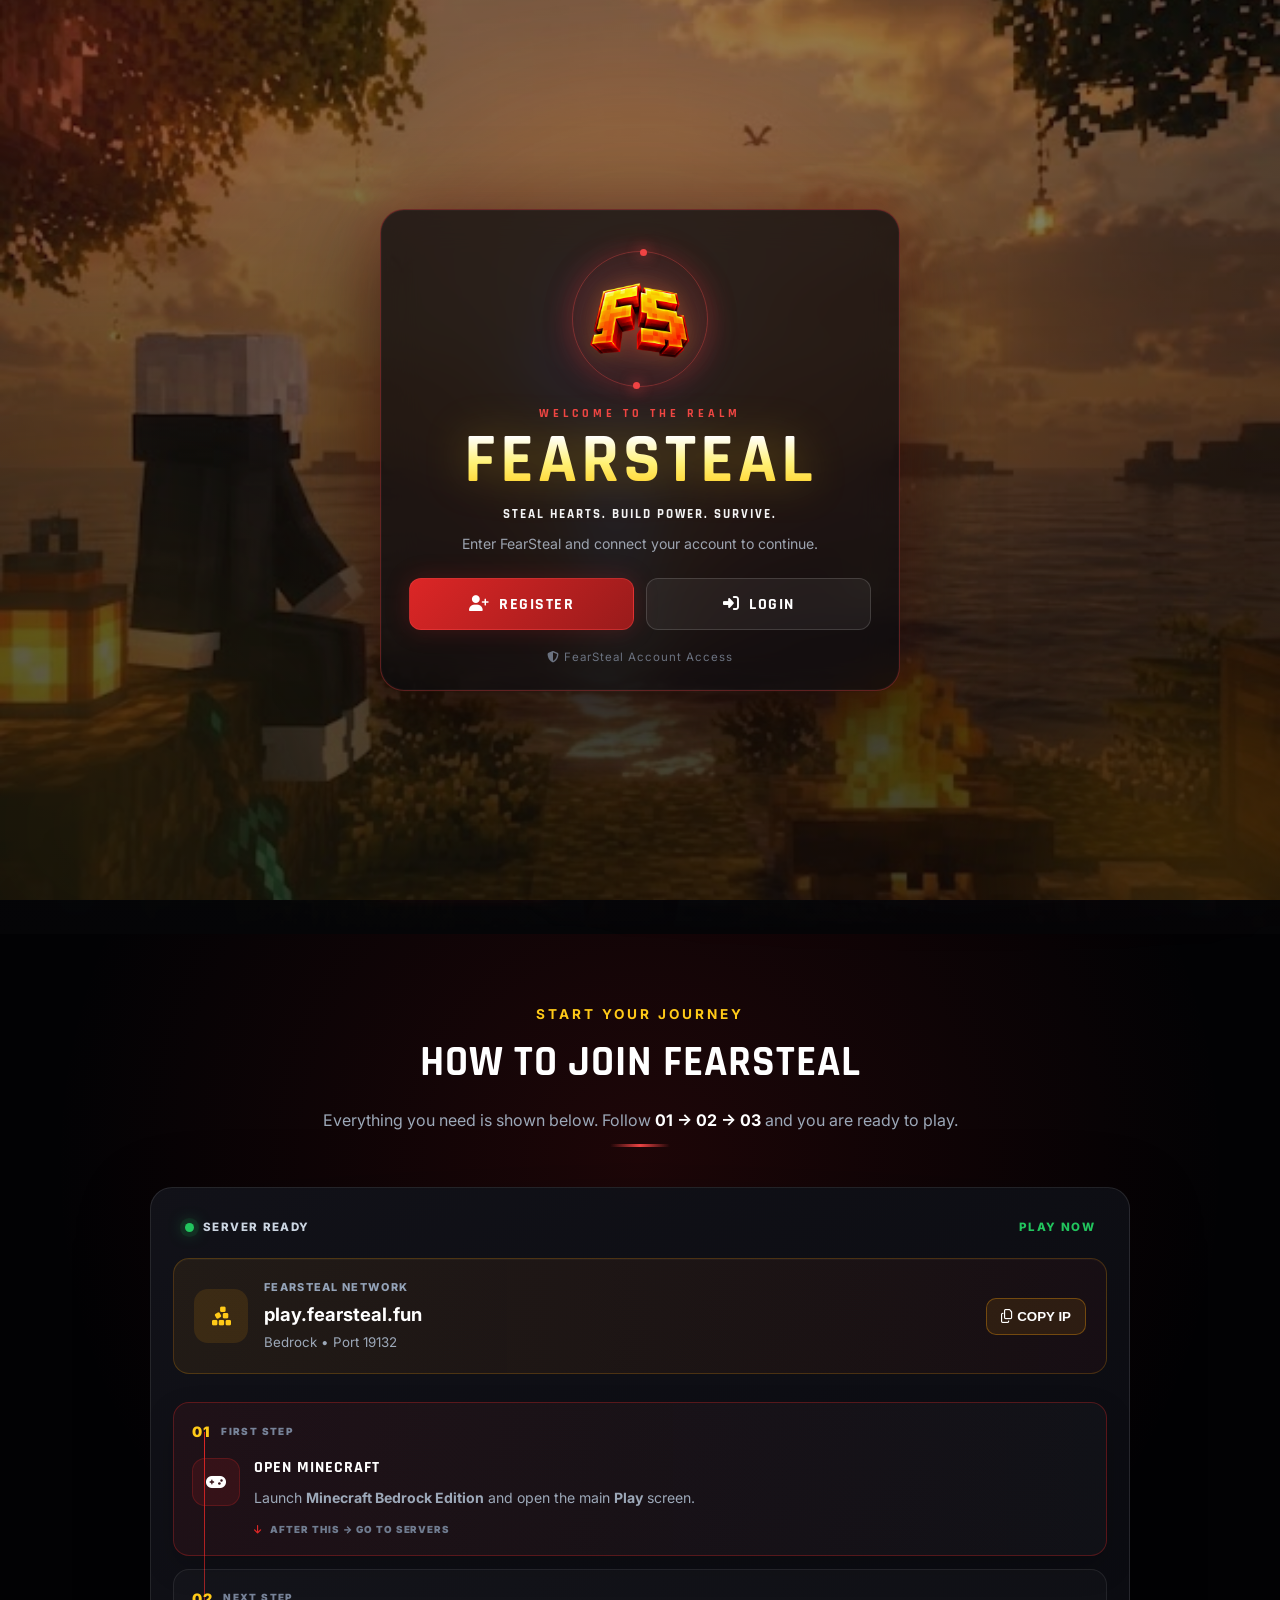
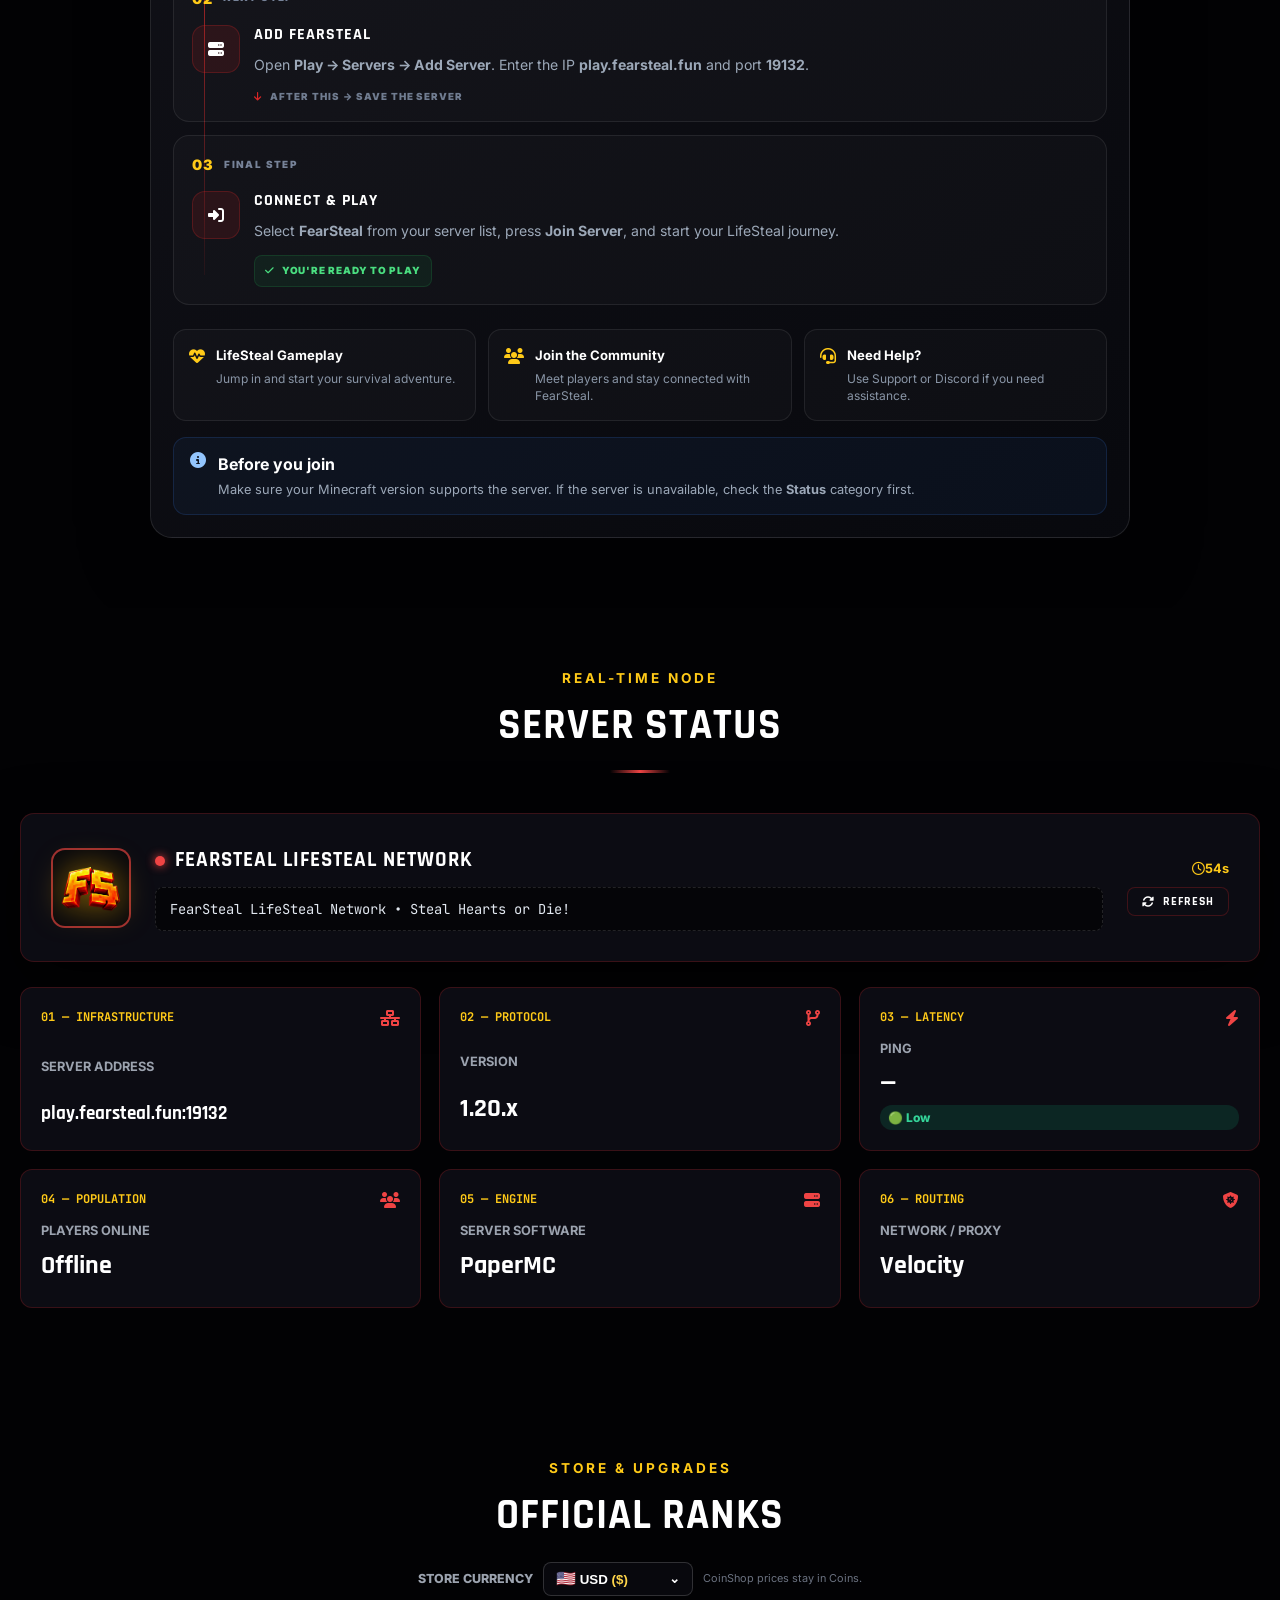
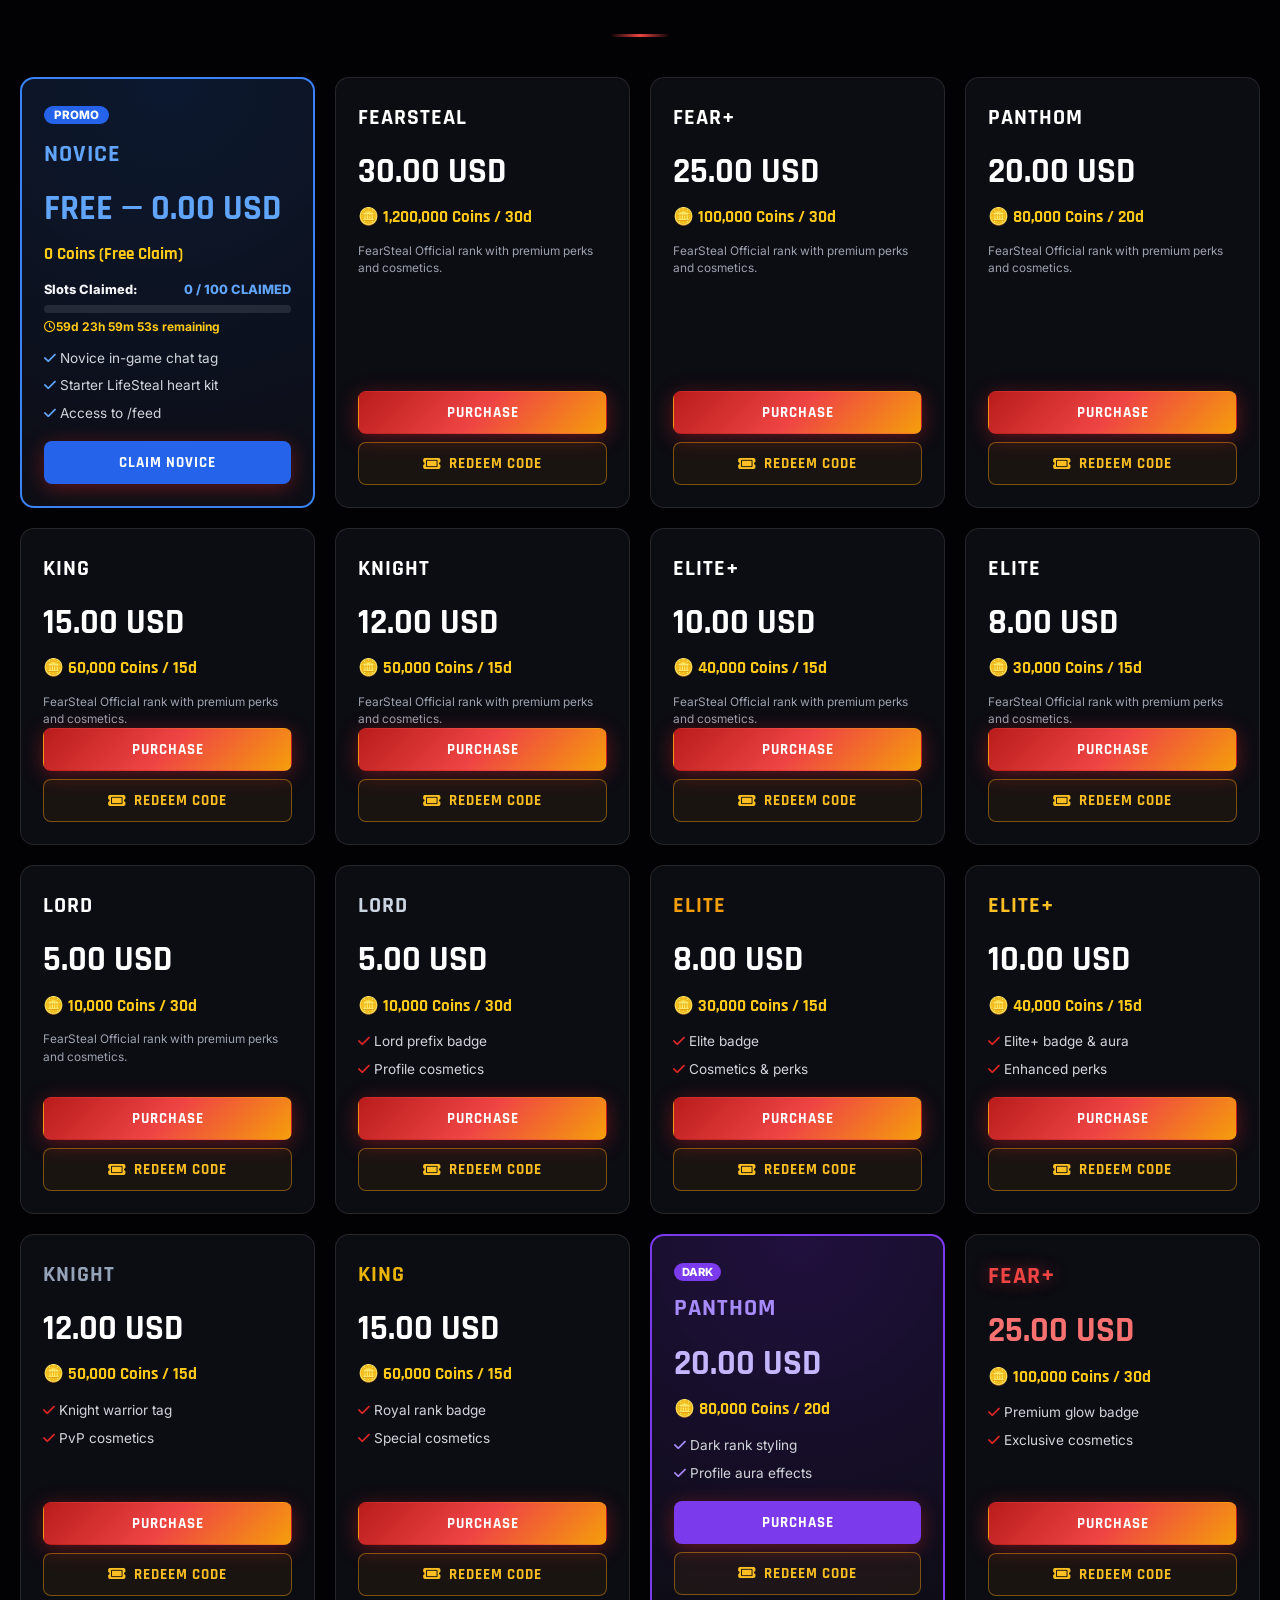
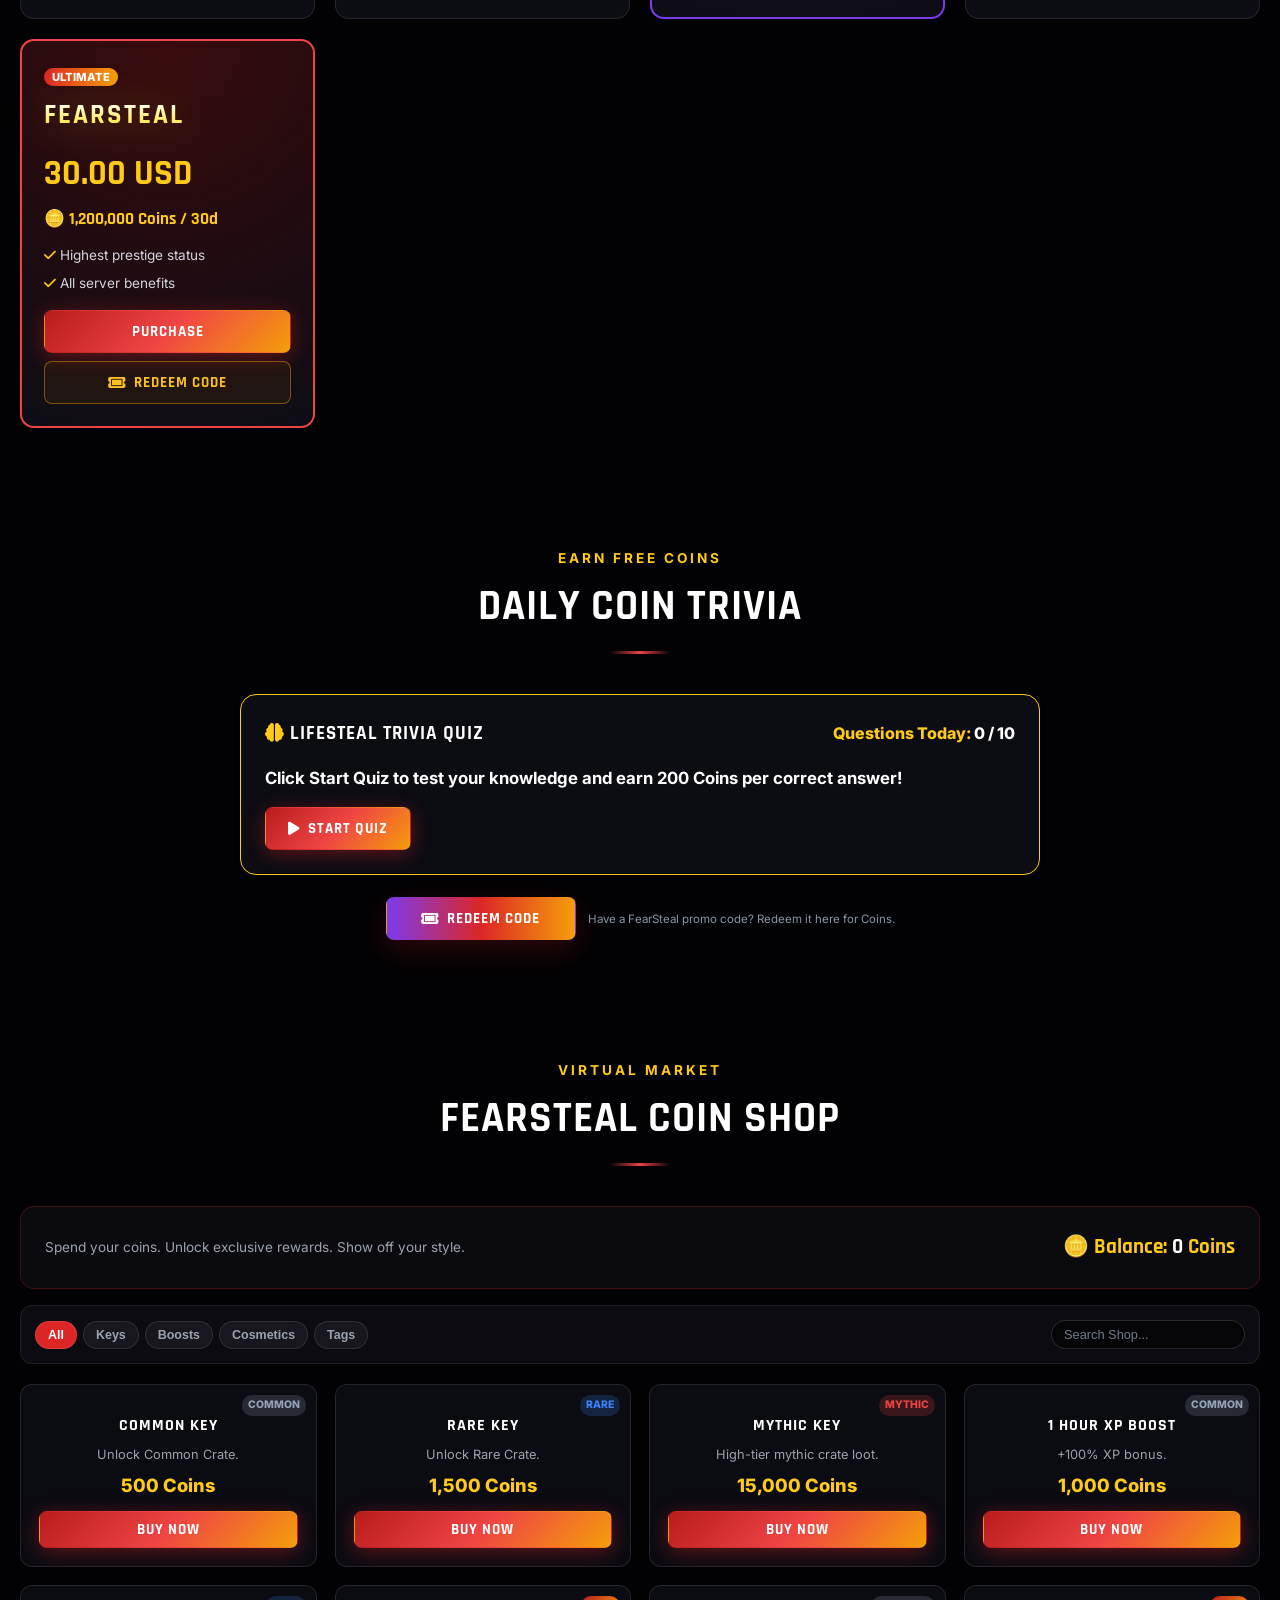
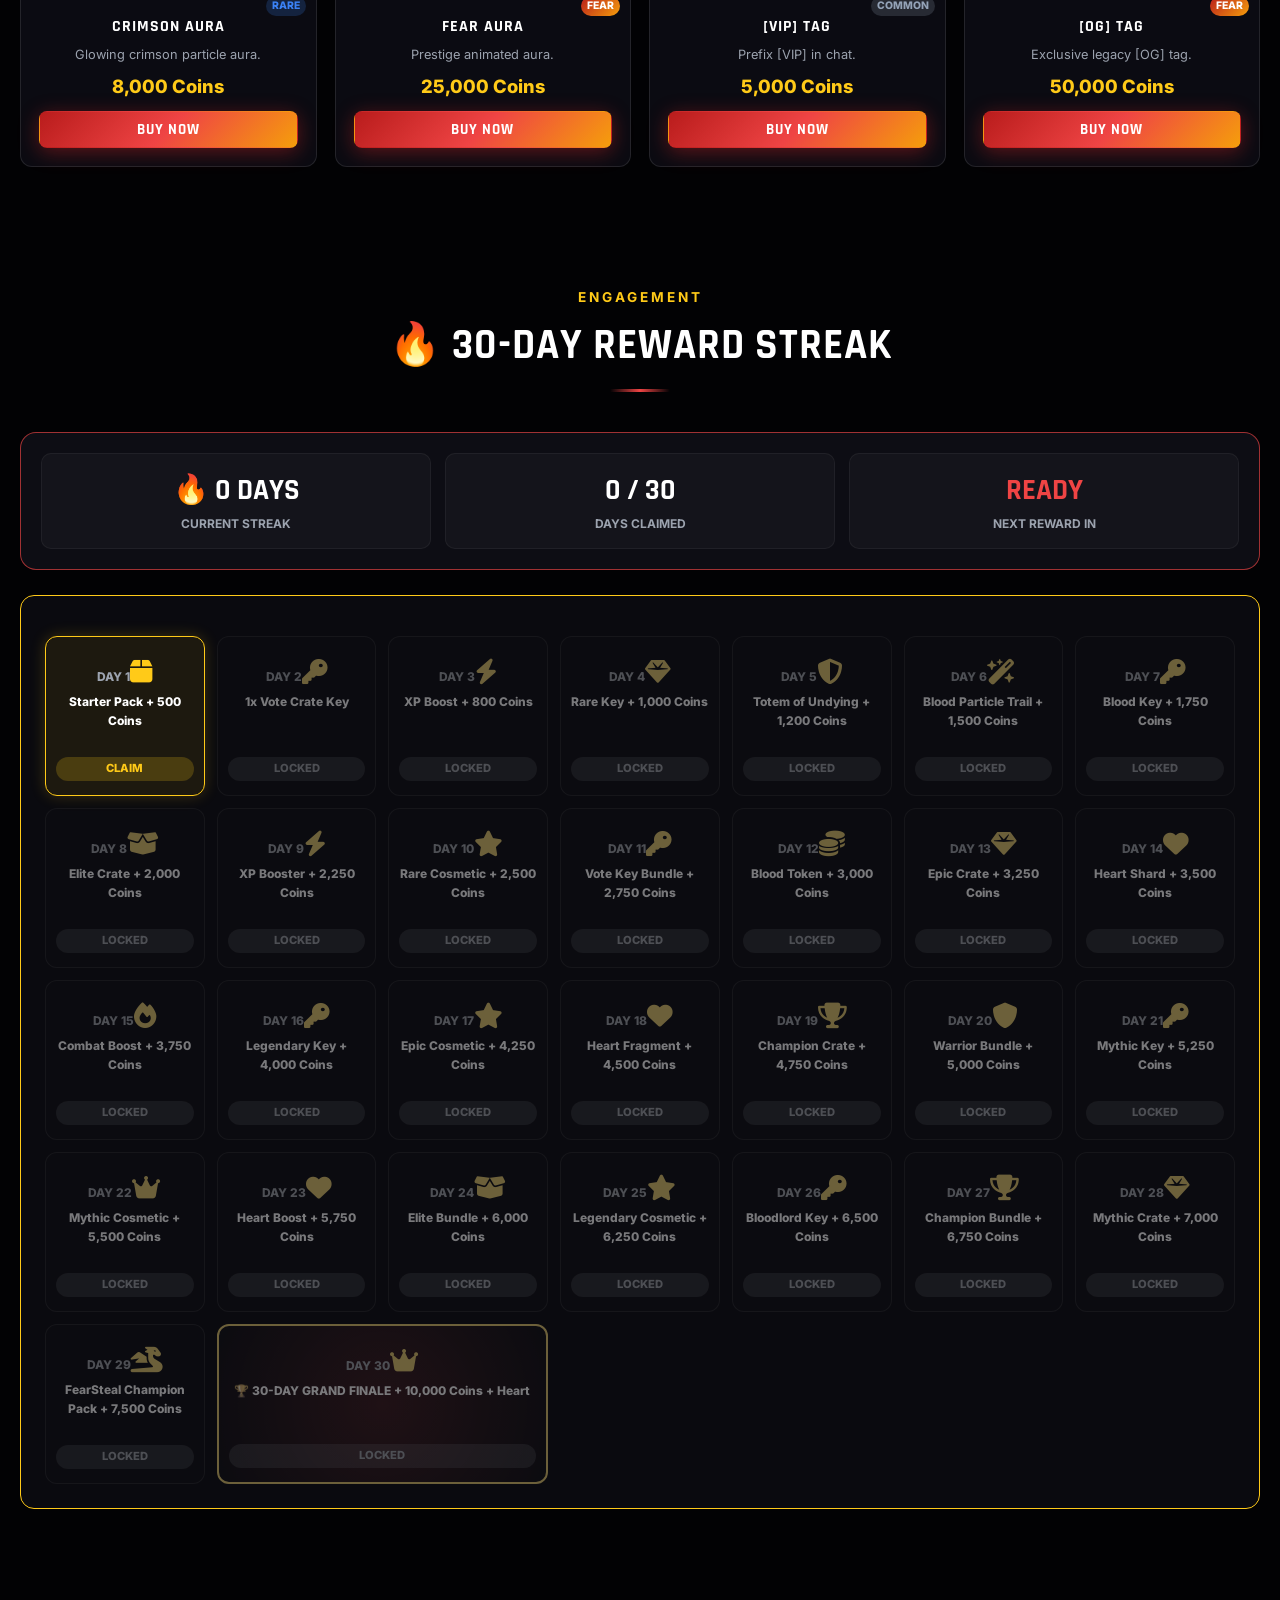
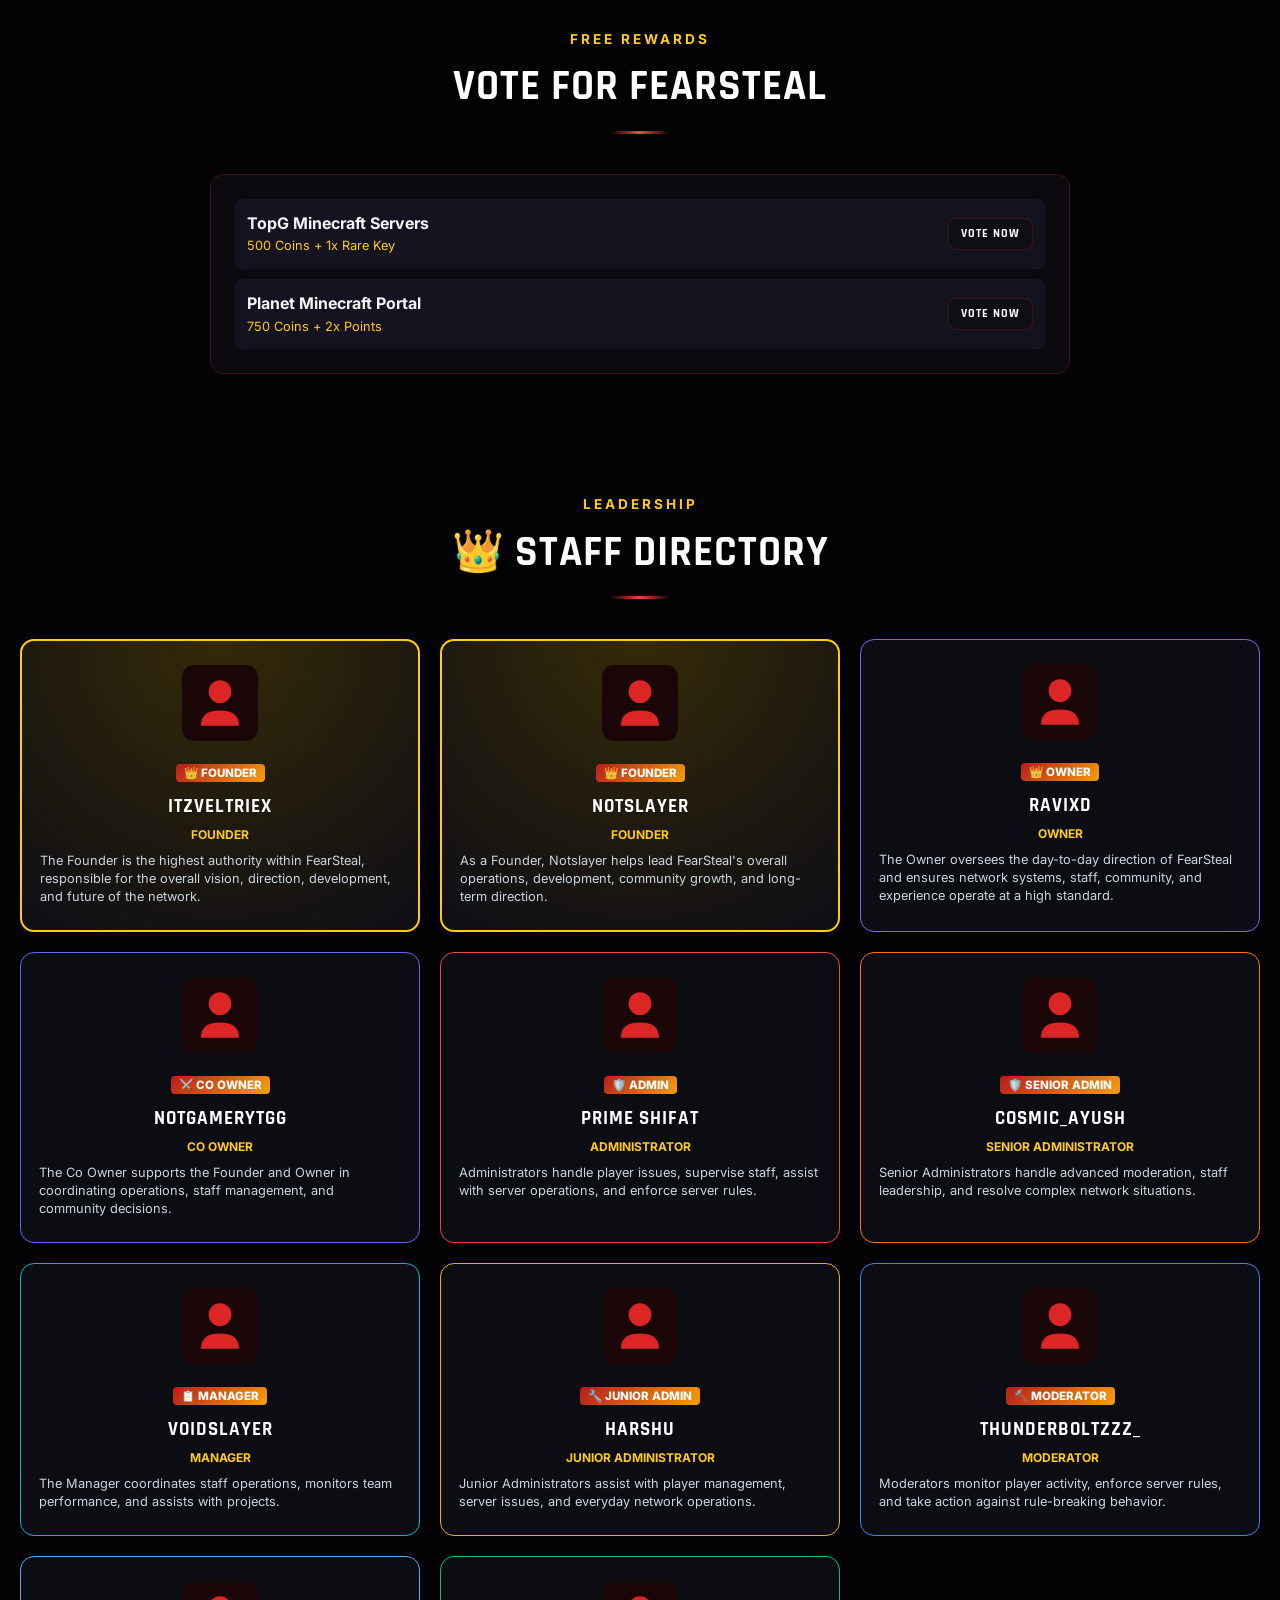
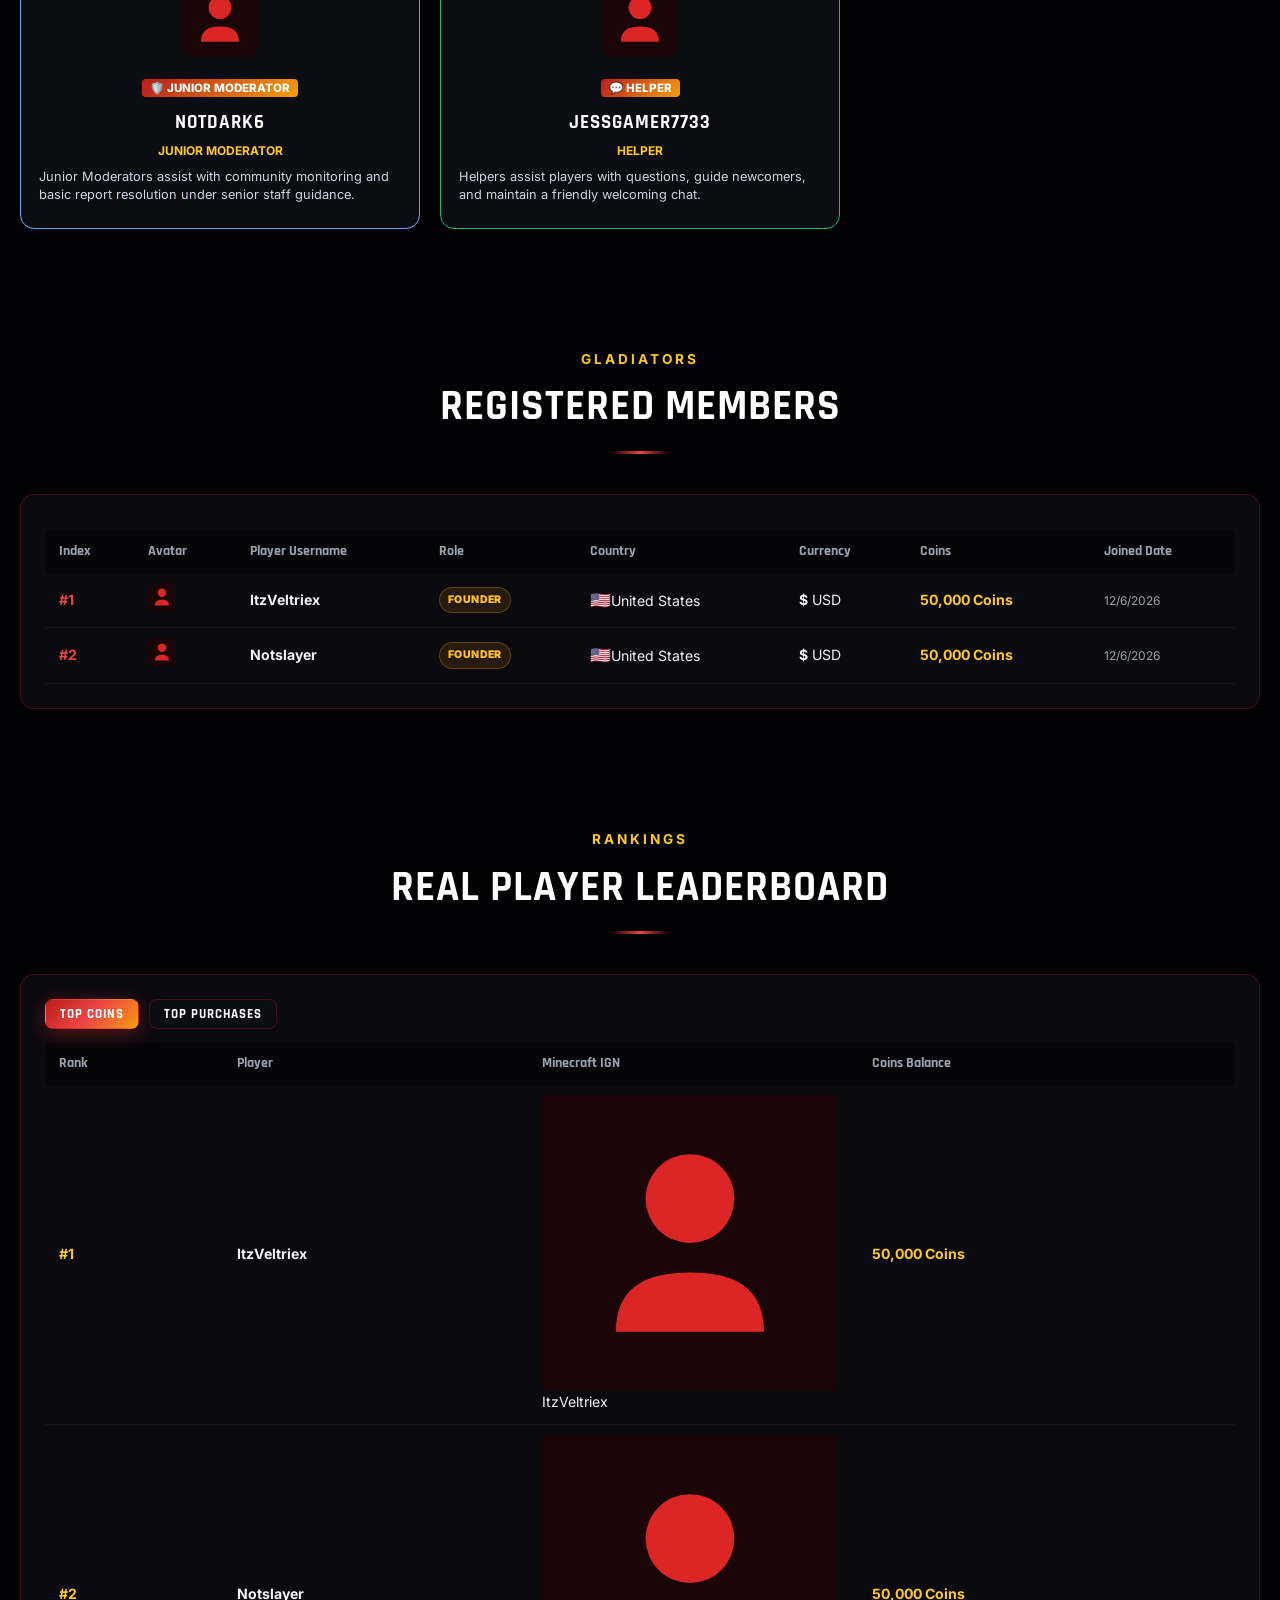
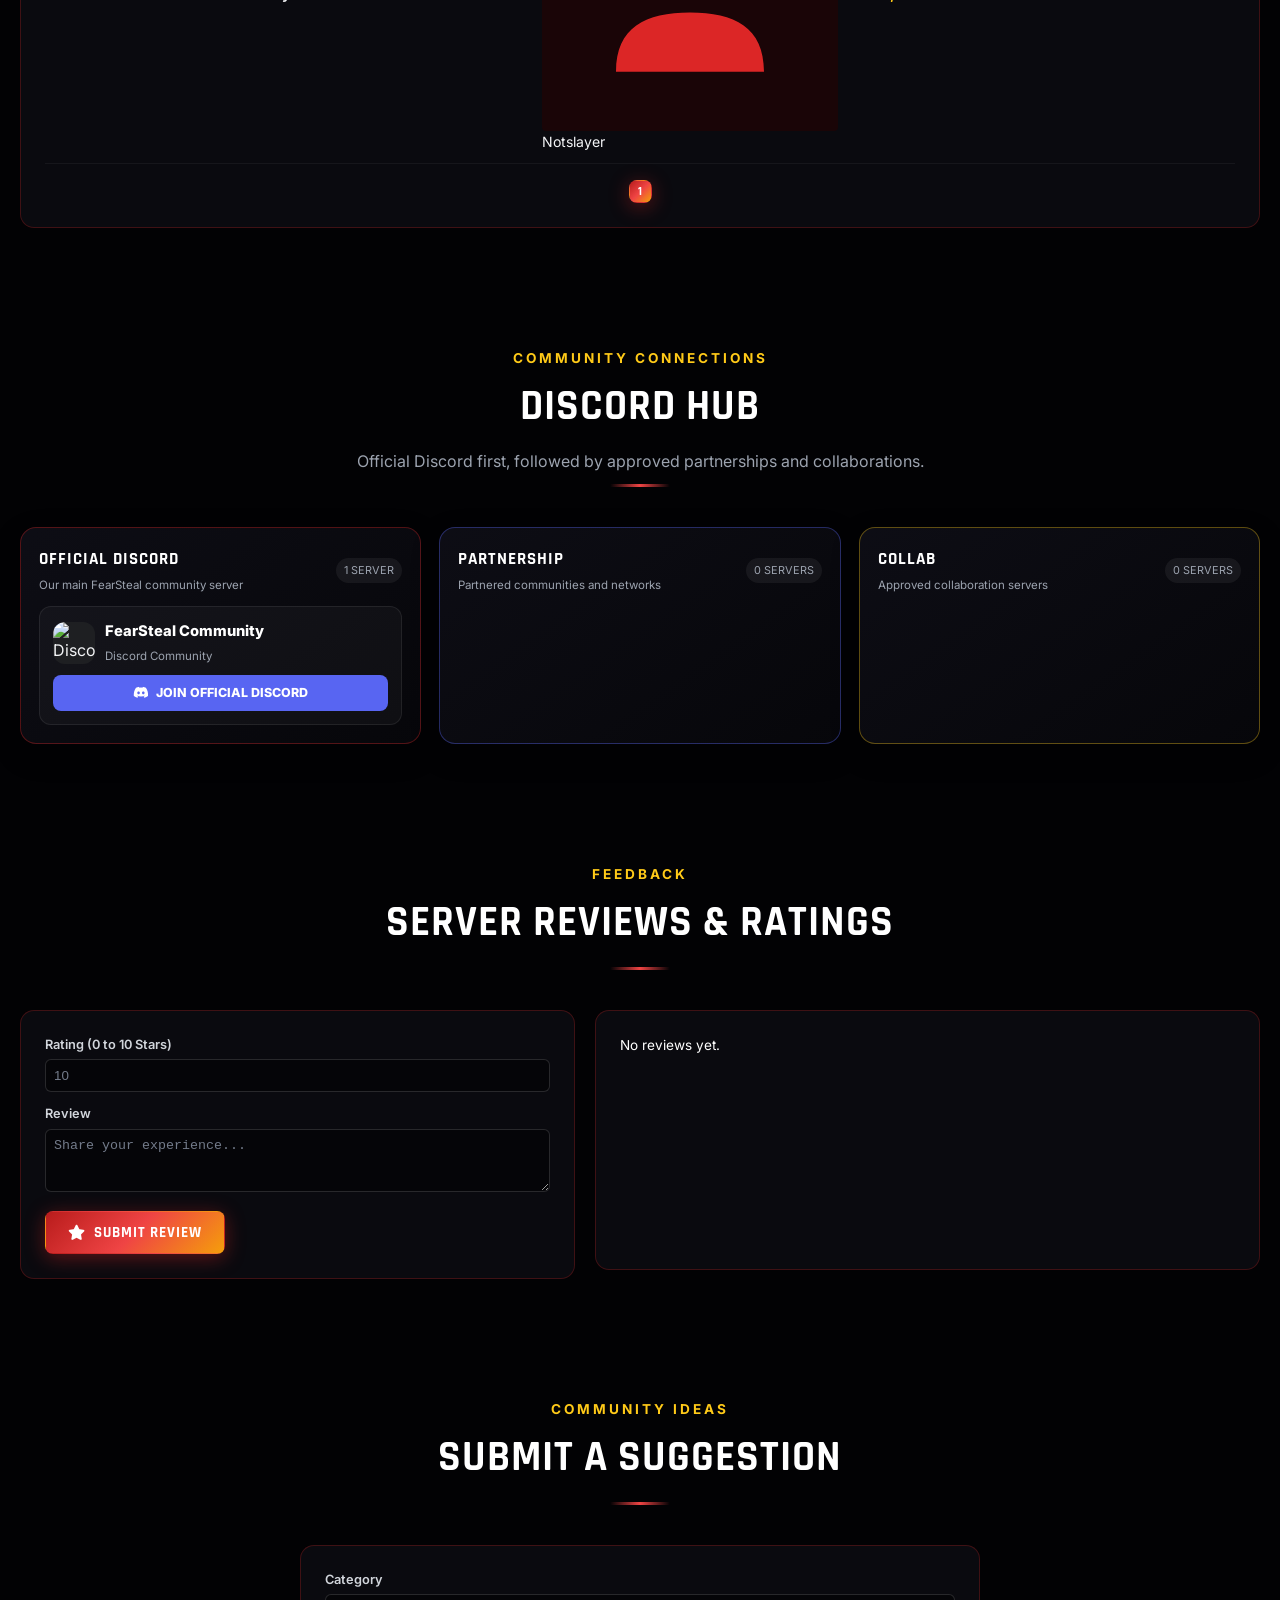
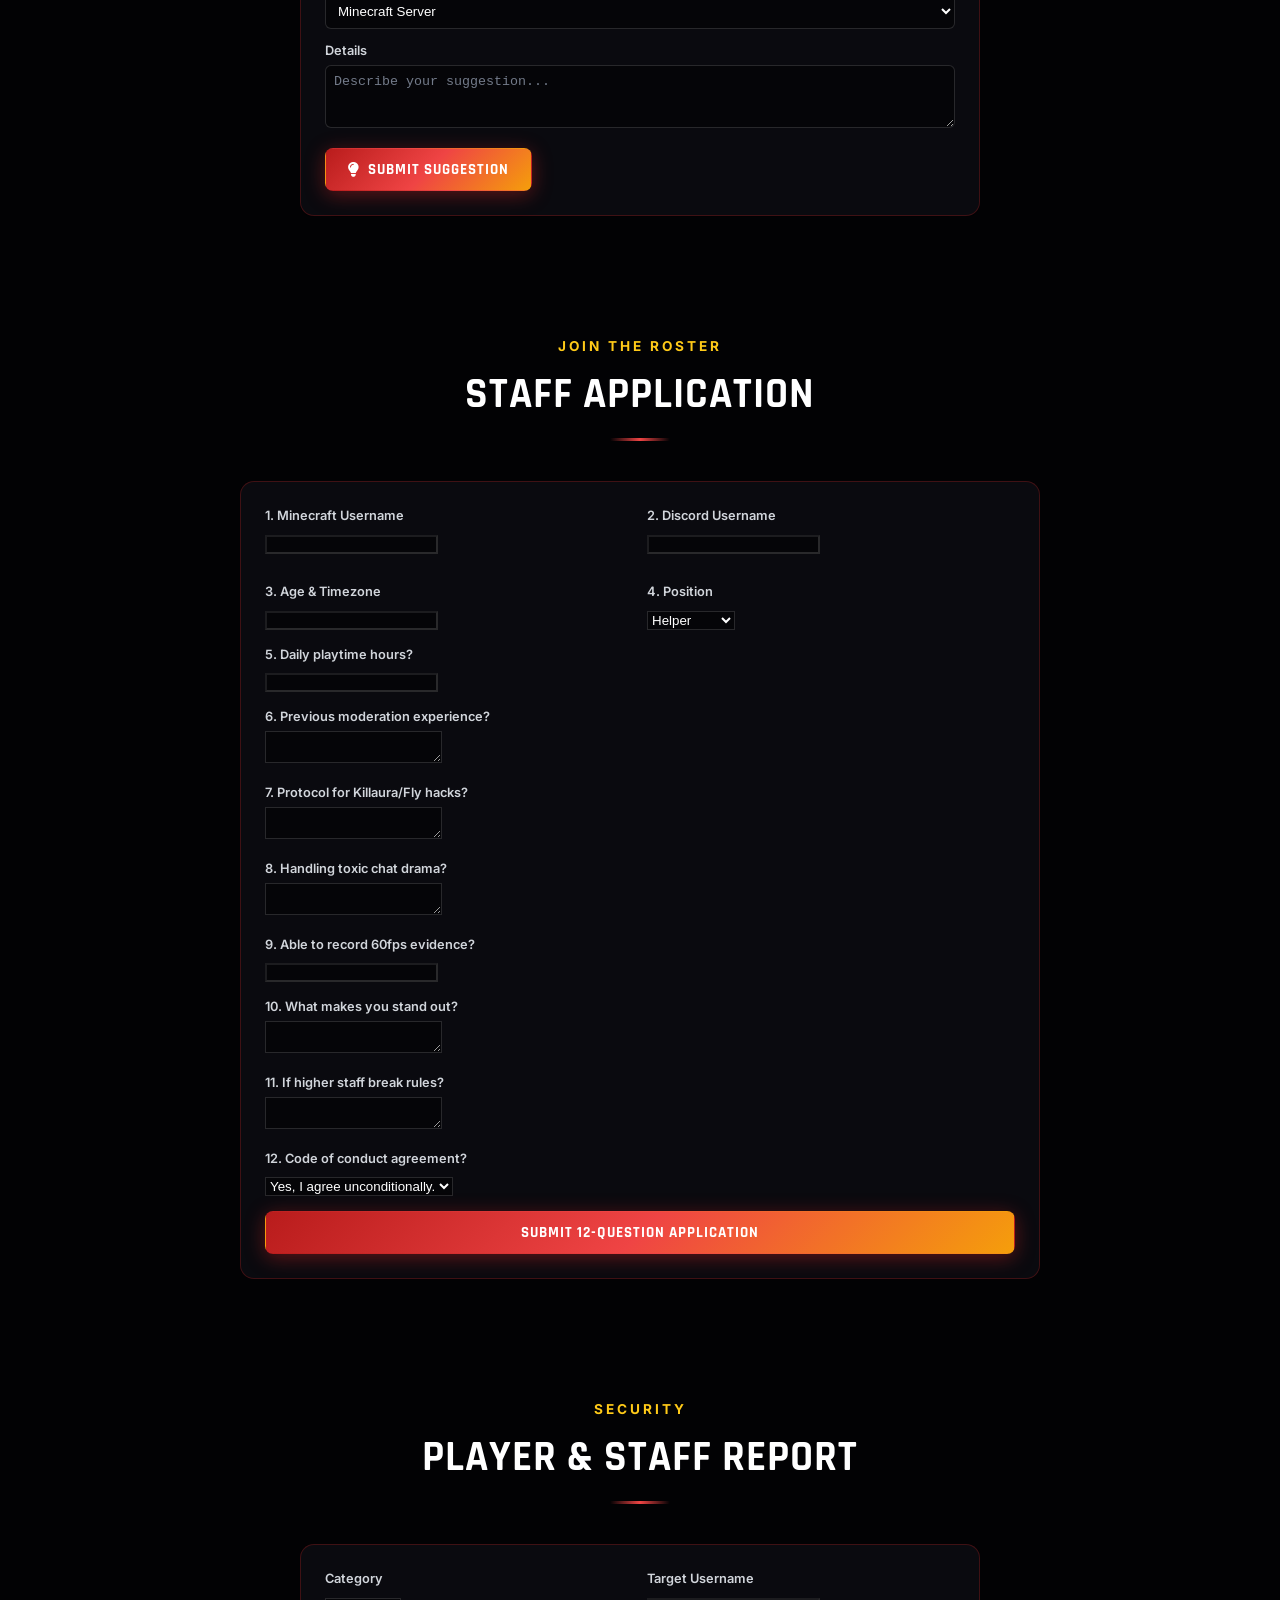
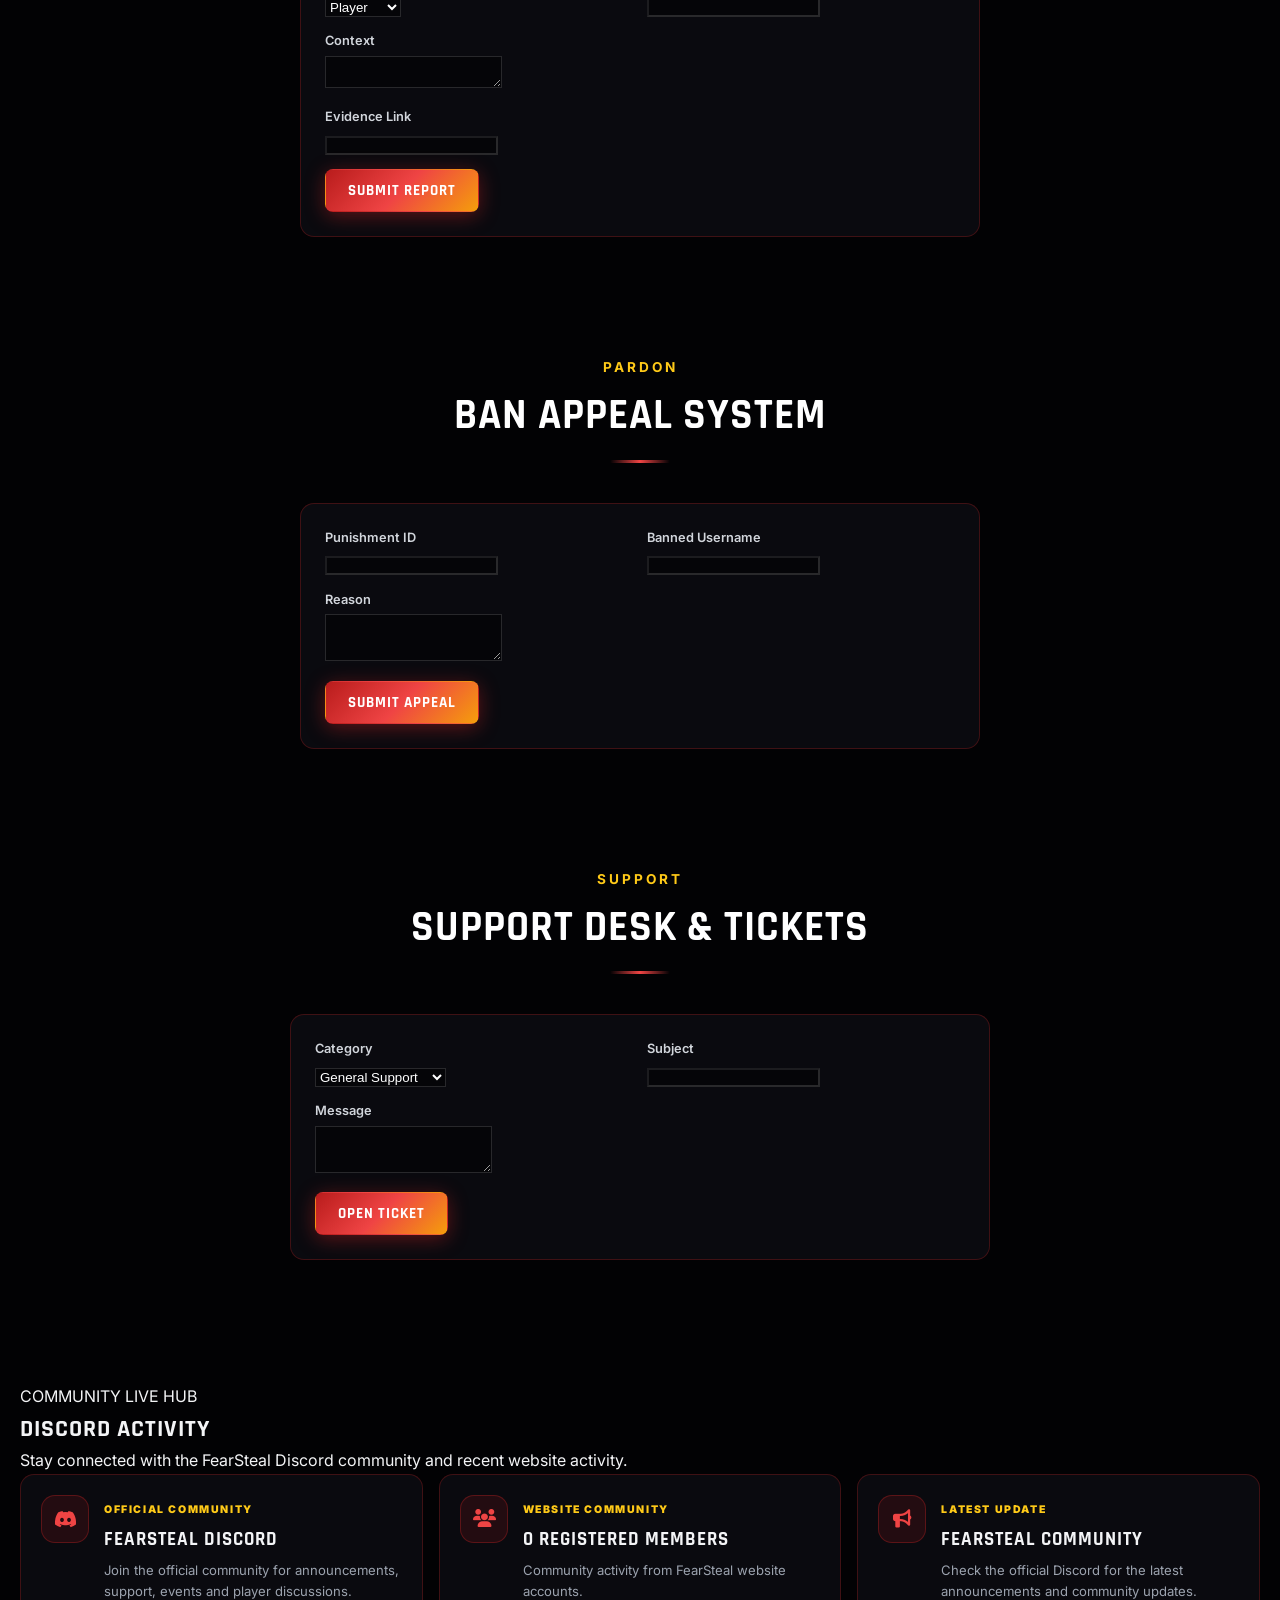
==== commit 8b85bb72: "Update index.html" ====
--- a/index.html
+++ b/index.html
@@ -2427,7 +2427,7 @@
 boot();
 }
 })();
-</script><div class="dashboard-modal-overlay" id="redeem-code-modal" role="dialog" aria-modal="true" aria-labelledby="redeem-code-title"><div class="dashboard-modal" style="max-width:500px;"><div class="modal-header"><h3 id="redeem-code-title"><i class="fa-solid fa-ticket" style="color:#facc15"></i> REDEEM CODE</h3><button class="modal-close" onclick="closeRedeemCodeModal()" aria-label="Close">×</button></div><p style="color:#9ca3af;margin:10px 0 18px;font-size:.82rem;line-height:1.55;">Enter a FearSteal discount code to activate its percentage discount for your next Official Rank purchase.</p><form onsubmit="handleRedeemCodeSubmit(event)"><label for="redeem-code-input" style="display:block;margin-bottom:7px;font-weight:800;color:#fff;">REDEEM CODE</label><input id="redeem-code-input" type="text" maxlength="30" autocomplete="off" placeholder="e.g. FEAR2026" required style="width:100%;padding:13px 14px;border-radius:10px;background:#09090f;color:#fff;border:1px solid rgba(255,255,255,.18);outline:none;text-transform:uppercase;letter-spacing:1px;font-weight:800"><div id="redeem-code-feedback" style="font-size:.78rem;color:#8b95a7;margin:10px 0 16px;">Codes are case-insensitive.</div><div style="display:flex;gap:10px;flex-wrap:wrap;"><button class="btn btn-primary" type="submit" style="flex:1;"><i class="fa-solid fa-check"></i> REDEEM</button><button class="btn btn-outline" type="button" onclick="closeRedeemCodeModal()">CANCEL</button></div></form></div></div><div class="dashboard-modal-overlay" id="novice-claim-modal" role="dialog" aria-modal="true" aria-labelledby="novice-claim-title"><div class="dashboard-modal" style="max-width:520px;"><div class="modal-header"><h3 id="novice-claim-title"><i class="fa-brands fa-discord" style="color:#7289da"></i> CLAIM FREE NOVICE</h3><button class="modal-close" onclick="closeNoviceClaimModal()" aria-label="Close">×</button></div><p style="color:#cbd5e1;margin:12px 0 18px;">Enter your Discord username, join the official FearSteal Discord, then return to confirm your request.</p><label for="novice-discord-username" style="display:block;margin-bottom:7px;font-weight:800;">Discord Username</label><input id="novice-discord-username" type="text" maxlength="32" autocomplete="off" placeholder="yourdiscordname" style="width:100%;padding:13px 14px;border-radius:10px;background:#09090f;color:#fff;border:1px solid rgba(255,255,255,.18);outline:none;"><div id="novice-discord-feedback" style="font-size:.8rem;color:#a1a1aa;margin:10px 0 16px;">Enter your Discord username (not your display name).</div><div style="background:rgba(245,158,11,.1);border:1px solid rgba(245,158,11,.35);border-radius:10px;padding:12px;color:#fcd34d;font-size:.78rem;margin-bottom:16px;"><b>Verification notice:</b> Discord membership verification needs a secure Discord OAuth/bot backend. This page will not falsely mark a player as verified; if verification is not connected, it will clearly ask you to join Discord first.</div><div style="display:flex;gap:10px;flex-wrap:wrap;"><button class="btn btn-primary" id="novice-discord-continue-btn" onclick="continueNoviceClaim()" style="flex:1;background:#7c3aed;"><i class="fa-solid fa-arrow-right"></i> CONTINUE</button><button class="btn btn-primary" id="novice-discord-join-btn" onclick="proceedNoviceDiscordJoin()" style="flex:1;background:#5865f2;"><i class="fa-brands fa-discord"></i> JOIN DISCORD</button><button class="btn btn-primary" id="novice-discord-confirm-btn" onclick="confirmNoviceDiscordJoin()" style="display:none;flex:1;background:#2563eb;"><i class="fa-solid fa-check"></i> VERIFY DISCORD MEMBERSHIP</button><button class="btn btn-primary" id="novice-discord-link-btn" onclick="window.location.href=getOfficialDiscordInvite()" style="display:none;flex:1;background:#5865f2;"><i class="fa-brands fa-discord"></i> DISCORD LINK</button><button class="btn btn-outline" onclick="closeNoviceClaimModal()">CANCEL</button></div></div></div><style>@keyframes fsLogoPulse{0%,100%{transform:translateY(0) scale(1);filter:drop-shadow(0 0 10px rgba(255,170,0,.42))}50%{transform:translateY(-5px) scale(1.055);filter:drop-shadow(0 0 25px rgba(239,68,68,.9))}}.hero-section>.container>.fs-logo-img{animation:fsLogoPulse 3.2s ease-in-out infinite;transform-origin:center}.hero-section>.container>.fs-logo-img:hover{animation-play-state:paused;transform:scale(1.12) rotate(-3deg)}#register-guide-overlay{position:fixed;inset:0;z-index:10000001;display:none;align-items:center;justify-content:center;padding:18px;background:rgba(0,0,0,.82);backdrop-filter:blur(9px)}#register-guide-overlay.open{display:flex}.register-guide-card{width:min(560px,100%);max-height:92vh;overflow:auto;background:linear-gradient(145deg,#15151f,#08080d);border:1px solid rgba(244,63,94,.48);border-radius:20px;padding:26px;color:#f4f4f5;box-shadow:0 25px 90px #000}.register-guide-card h2{color:#facc15;margin:10px 0;font-weight:900;letter-spacing:1.5px}.register-guide-card .guide-example{margin:14px 0;padding:15px;border-radius:12px;background:#09090f;border:1px solid #3f3f46;color:#86efac;overflow-wrap:anywhere;font-weight:800}.register-guide-card .guide-step{padding:11px 13px;margin:8px 0;background:rgba(255,255,255,.045);border-radius:10px;color:#d4d4d8}@media (max-width:992px){.nav-links-list.open{animation:fsMenuIn .22s ease-out}@keyframes fsMenuIn{from{opacity:0;transform:translateY(-8px)}to{opacity:1;transform:translateY(0)}}}</style><div id="register-guide-overlay" role="dialog" aria-modal="true" aria-labelledby="register-guide-title"><div class="register-guide-card"><button onclick="closeRegisterGuide()" aria-label="Close register guide" style="float:right;background:transparent;border:0;color:#fff;font-size:28px;cursor:pointer">×</button><div style="text-align:center"><img id="register-guide-logo" class="fs-asset-target" alt="FearSteal logo" style="width:76px;height:76px;object-fit:contain;filter:drop-shadow(0 0 15px #f59e0b)"><h2 id="register-guide-title">REGISTER GUIDE</h2><p style="color:#a1a1aa">Create your FearSteal account with the required email format.</p></div><div class="guide-step"><b style="color:#facc15">STEP 1</b> — Enter your website username and Minecraft IGN.</div><div class="guide-step"><b style="color:#facc15">STEP 2</b> — For this website's current registration rule, use an address ending in <b>@fearsteal.fun</b>.</div><div class="guide-example">Example: yourminecraftname@fearsteal.fun ✅</div><div class="guide-step"><b style="color:#facc15">STEP 3</b> — Choose a password and type it again in Confirm Password. Use a password you can remember and keep private.</div><div class="guide-step"><b style="color:#facc15">STEP 4</b> — Accept the Terms & Rules and press <b>CREATE ACCOUNT</b>. Then switch to Login and use your registered username/email and password.</div><div id="register-guide-error" style="color:#fca5a5;font-size:.85rem;margin:12px 0"></div><button class="btn btn-primary" onclick="closeRegisterGuide();switchAuthTab('register');document.getElementById('reg-email').focus();" style="width:100%;justify-content:center">GOT IT — BACK TO REGISTER</button></div></div><script>
+</script><div class="dashboard-modal-overlay" id="redeem-code-modal" role="dialog" aria-modal="true" aria-labelledby="redeem-code-title"><div class="dashboard-modal" style="max-width:500px;"><div class="modal-header"><h3 id="redeem-code-title"><i class="fa-solid fa-ticket" style="color:#facc15"></i> REDEEM CODE</h3><button class="modal-close" onclick="closeRedeemCodeModal()" aria-label="Close">×</button></div><p style="color:#9ca3af;margin:10px 0 18px;font-size:.82rem;line-height:1.55;">Enter a FearSteal discount code to activate its percentage discount for your next Official Rank purchase.</p><form onsubmit="handleRedeemCodeSubmit(event)"><label for="redeem-code-input" style="display:block;margin-bottom:7px;font-weight:800;color:#fff;">REDEEM CODE</label><input id="redeem-code-input" type="text" maxlength="30" autocomplete="off" placeholder="e.g. FEAR2026" required style="width:100%;padding:13px 14px;border-radius:10px;background:#09090f;color:#fff;border:1px solid rgba(255,255,255,.18);outline:none;text-transform:uppercase;letter-spacing:1px;font-weight:800"><div id="redeem-code-feedback" style="font-size:.78rem;color:#8b95a7;margin:10px 0 16px;">Codes are case-insensitive.</div><div style="display:flex;gap:10px;flex-wrap:wrap;"><button class="btn btn-primary" type="submit" style="flex:1;"><i class="fa-solid fa-check"></i> REDEEM</button><button class="btn btn-outline" type="button" onclick="closeRedeemCodeModal()">CANCEL</button></div></form></div></div><div class="dashboard-modal-overlay" id="novice-claim-modal" role="dialog" aria-modal="true" aria-labelledby="novice-claim-title"><div class="dashboard-modal" style="max-width:520px;"><div class="modal-header"><h3 id="novice-claim-title"><i class="fa-brands fa-discord" style="color:#7289da"></i> CLAIM FREE NOVICE</h3><button class="modal-close" onclick="closeNoviceClaimModal()" aria-label="Close">×</button></div><p style="color:#cbd5e1;margin:12px 0 18px;">Enter your Discord username, join the official FearSteal Discord, then return to confirm your request.</p><label for="novice-discord-username" style="display:block;margin-bottom:7px;font-weight:800;">Discord Username</label><input id="novice-discord-username" type="text" maxlength="32" autocomplete="off" placeholder="yourdiscordname" style="width:100%;padding:13px 14px;border-radius:10px;background:#09090f;color:#fff;border:1px solid rgba(255,255,255,.18);outline:none;"><div id="novice-discord-feedback" style="font-size:.8rem;color:#a1a1aa;margin:10px 0 16px;">Enter your Discord username (not your display name).</div><div id="novice-discord-form-view"><div style="background:rgba(245,158,11,.1);border:1px solid rgba(245,158,11,.35);border-radius:10px;padding:12px;color:#fcd34d;font-size:.78rem;margin-bottom:16px;"><b>Verification notice:</b> Discord membership verification needs a secure Discord OAuth/bot backend. This page will not falsely mark a player as verified; if verification is not connected, it will clearly ask you to join Discord first.</div><div style="display:flex;gap:10px;flex-wrap:wrap;"><button class="btn btn-primary" id="novice-discord-continue-btn" onclick="continueNoviceClaim()" style="flex:1;background:#7c3aed;"><i class="fa-solid fa-arrow-right"></i> CONTINUE</button><button class="btn btn-primary" id="novice-discord-join-btn" onclick="proceedNoviceDiscordJoin()" style="flex:1;background:#5865f2;"><i class="fa-brands fa-discord"></i> JOIN DISCORD</button><button class="btn btn-primary" id="novice-discord-confirm-btn" onclick="confirmNoviceDiscordJoin()" style="display:none;flex:1;background:#2563eb;"><i class="fa-solid fa-check"></i> VERIFY DISCORD MEMBERSHIP</button><button class="btn btn-primary" id="novice-discord-link-btn" onclick="window.location.href=getOfficialDiscordInvite()" style="display:none;flex:1;background:#5865f2;"><i class="fa-brands fa-discord"></i> DISCORD LINK</button><button class="btn btn-outline" onclick="closeNoviceClaimModal()">CANCEL</button></div></div><div id="novice-detected-view"></div></div></div><style>@keyframes fsLogoPulse{0%,100%{transform:translateY(0) scale(1);filter:drop-shadow(0 0 10px rgba(255,170,0,.42))}50%{transform:translateY(-5px) scale(1.055);filter:drop-shadow(0 0 25px rgba(239,68,68,.9))}}.hero-section>.container>.fs-logo-img{animation:fsLogoPulse 3.2s ease-in-out infinite;transform-origin:center}.hero-section>.container>.fs-logo-img:hover{animation-play-state:paused;transform:scale(1.12) rotate(-3deg)}#register-guide-overlay{position:fixed;inset:0;z-index:10000001;display:none;align-items:center;justify-content:center;padding:18px;background:rgba(0,0,0,.82);backdrop-filter:blur(9px)}#register-guide-overlay.open{display:flex}.register-guide-card{width:min(560px,100%);max-height:92vh;overflow:auto;background:linear-gradient(145deg,#15151f,#08080d);border:1px solid rgba(244,63,94,.48);border-radius:20px;padding:26px;color:#f4f4f5;box-shadow:0 25px 90px #000}.register-guide-card h2{color:#facc15;margin:10px 0;font-weight:900;letter-spacing:1.5px}.register-guide-card .guide-example{margin:14px 0;padding:15px;border-radius:12px;background:#09090f;border:1px solid #3f3f46;color:#86efac;overflow-wrap:anywhere;font-weight:800}.register-guide-card .guide-step{padding:11px 13px;margin:8px 0;background:rgba(255,255,255,.045);border-radius:10px;color:#d4d4d8}@media (max-width:992px){.nav-links-list.open{animation:fsMenuIn .22s ease-out}@keyframes fsMenuIn{from{opacity:0;transform:translateY(-8px)}to{opacity:1;transform:translateY(0)}}}</style><div id="register-guide-overlay" role="dialog" aria-modal="true" aria-labelledby="register-guide-title"><div class="register-guide-card"><button onclick="closeRegisterGuide()" aria-label="Close register guide" style="float:right;background:transparent;border:0;color:#fff;font-size:28px;cursor:pointer">×</button><div style="text-align:center"><img id="register-guide-logo" class="fs-asset-target" alt="FearSteal logo" style="width:76px;height:76px;object-fit:contain;filter:drop-shadow(0 0 15px #f59e0b)"><h2 id="register-guide-title">REGISTER GUIDE</h2><p style="color:#a1a1aa">Create your FearSteal account with the required email format.</p></div><div class="guide-step"><b style="color:#facc15">STEP 1</b> — Enter your website username and Minecraft IGN.</div><div class="guide-step"><b style="color:#facc15">STEP 2</b> — For this website's current registration rule, use an address ending in <b>@fearsteal.fun</b>.</div><div class="guide-example">Example: yourminecraftname@fearsteal.fun ✅</div><div class="guide-step"><b style="color:#facc15">STEP 3</b> — Choose a password and type it again in Confirm Password. Use a password you can remember and keep private.</div><div class="guide-step"><b style="color:#facc15">STEP 4</b> — Accept the Terms & Rules and press <b>CREATE ACCOUNT</b>. Then switch to Login and use your registered username/email and password.</div><div id="register-guide-error" style="color:#fca5a5;font-size:.85rem;margin:12px 0"></div><button class="btn btn-primary" onclick="closeRegisterGuide();switchAuthTab('register');document.getElementById('reg-email').focus();" style="width:100%;justify-content:center">GOT IT — BACK TO REGISTER</button></div></div><script>
 function closeMobileNavAfterSelection() {
 const menu=document.getElementById('main-nav-menu');
 if(menu) menu.classList.remove('open');
@@ -2796,37 +2796,82 @@
 
 <style id="fs-ranks-manager-css">.fs-ranks-manager-wrap{display:flex;flex-direction:column;gap:12px}.fs-ranks-manager-head{display:flex;justify-content:space-between;gap:12px;align-items:flex-start;padding:14px;border:1px solid rgba(250,204,21,.22);border-radius:14px;background:linear-gradient(135deg,rgba(255,255,255,.04),rgba(127,29,29,.08))}.fs-ranks-manager-head h4{margin:0 0 5px;color:#facc15}.fs-ranks-manager-head p{margin:0;color:#9ca3af;font-size:.75rem;line-height:1.5}.fs-rank-manager-form{display:grid;grid-template-columns:repeat(2,minmax(0,1fr));gap:10px;padding:14px;border:1px solid rgba(255,255,255,.08);border-radius:13px;background:rgba(7,7,12,.72)}.fs-rank-manager-form label{display:block;color:#cbd5e1;font-size:.68rem;font-weight:900;margin-bottom:5px;letter-spacing:.5px}.fs-rank-manager-form input,.fs-rank-manager-form select,.fs-rank-manager-form textarea{width:100%;box-sizing:border-box;background:#050508;border:1px solid #333;color:#fff;padding:9px;border-radius:8px;outline:none}.fs-rank-manager-form .full,.fs-rank-manager-actions{grid-column:1/-1}.fs-rank-manager-form textarea{resize:vertical}.fs-rank-manager-actions{display:flex;gap:8px;flex-wrap:wrap}.fs-rank-manager-actions .btn{flex:1;min-width:140px}.fs-rank-order-note{padding:10px 12px;border:1px solid rgba(245,158,11,.18);border-radius:10px;background:rgba(245,158,11,.05);color:#cbd5e1;font-size:.72rem}.fs-rank-order-note i{color:#facc15;margin-right:5px}.fs-rank-manager-list{display:grid;gap:8px}.fs-rank-manager-row{display:flex;justify-content:space-between;align-items:flex-start;gap:10px;padding:11px 12px;border:1px solid rgba(255,255,255,.08);border-radius:11px;background:rgba(20,20,32,.9)}.fs-rank-manager-info{min-width:0}.fs-rank-manager-name{color:#fff;font-weight:900}.fs-rank-manager-meta{color:#facc15;font-size:.68rem;font-weight:900;margin-top:3px}.fs-rank-manager-tags{display:flex;gap:5px;flex-wrap:wrap;margin-top:6px}.fs-rank-manager-tag{font-size:.58rem;color:#f8d477;border:1px solid rgba(245,158,11,.24);background:rgba(245,158,11,.07);border-radius:999px;padding:3px 7px;font-weight:900}.fs-rank-manager-desc{color:#9ca3af;font-size:.7rem;line-height:1.4;margin-top:5px}.fs-rank-manager-row-actions{display:flex;gap:6px;flex-wrap:wrap}.fs-rank-manager-row-actions .btn{padding:6px 9px;font-size:.68rem}@media(max-width:700px){.fs-ranks-manager-head{flex-direction:column}.fs-rank-manager-form{grid-template-columns:1fr}.fs-rank-manager-form .full,.fs-rank-manager-actions{grid-column:auto}.fs-rank-manager-row{flex-direction:column}.fs-rank-manager-row-actions{width:100%}.fs-rank-manager-row-actions .btn{flex:1}}</style>
 <script id="fearsteal-ranks-manager-restored">
+(function(){const RKEY='fs_rank_manager_v4';const DEFAULT=[
+['LORD',5,10000,30,'POPULAR','Lord prefix badge and profile cosmetics.'],['ELITE',8,30000,15,'RARE','Elite badge with cosmetics and premium perks.'],['ELITE+',10,40000,15,'EPIC','Enhanced Elite rank with aura and premium perks.'],['KNIGHT',12,50000,15,'MYTHIC','Warrior-themed rank built for PvP players and collectors.'],['KING',15,60000,15,'ULTIMATE','Royal prestige rank with special cosmetics and status.'],['PANTHOM',20,80000,20,'FEARLESS','Dark premium rank with profile aura effects.'],['FEAR+',25,100000,30,'POWERFUL','Power-focused Fear rank with premium cosmetics.'],['FEARSTEAL',30,1200000,30,'FEARLESS','Flagship FearSteal rank with top-tier prestige and perks.']];
+const esc=v=>String(v??'').replace(/[&<>"']/g,m=>({'&':'&amp;','<':'&lt;','>':'&gt;','"':'&quot;',"'":'&#39;'}[m]));const tags=v=>String(v||'').split(',').map(x=>x.trim().toUpperCase()).filter(Boolean).filter((x,i,a)=>a.indexOf(x)===i).slice(0,10);
+function key(n){return String(n||'').trim().toUpperCase().replace(/\s+/g,'')}
+function seed(){let saved=safeParseJSON(localStorage.getItem(RKEY)||'null',null);if(!Array.isArray(saved))saved=[];const legacy=safeParseJSON(localStorage.getItem('fs_rank_manager_v3')||'[]',[]);if(Array.isArray(legacy))saved=saved.concat(legacy);const map=new Map();saved.forEach(r=>{const k=key(r.name||r.id);if(k&&k!=='NOVICE'&&!map.has(k))map.set(k,{...r,id:k,name:String(r.name||k).toUpperCase()})});const grid=document.querySelector('#store .ranks-grid');grid?.querySelectorAll('.rank-card:not(.novice-card)').forEach(card=>{const n=String(card.querySelector('h3')?.textContent||'').trim().toUpperCase(),k=key(n);if(!k||k==='NOVICE'||map.has(k))return;const p=card.querySelector('[data-usd-price]'),c=card.querySelector('[data-coin-price]');const d=(card.textContent.match(/Coins\s*\/\s*(\d+)d/i)||[])[1];map.set(k,{id:k,name:n,price:Number(p?.dataset.usdPrice||0),coins:Number(c?.dataset.coinPrice||0),days:Number(d||30),badge:'POPULAR',tags:[],desc:'FearSteal Official rank with premium perks and cosmetics.'})});DEFAULT.forEach(x=>{const k=x[0];if(!map.has(k))map.set(k,{id:k,name:k,price:x[1],coins:x[2],days:x[3],badge:x[4],tags:[],desc:x[5]})});const a=[...map.values()];localStorage.setItem(RKEY,JSON.stringify(a));return a}
+function read(){return seed()}function write(a){localStorage.setItem(RKEY,JSON.stringify(a))}function sort(a,b){return Number(b.price||0)-Number(a.price||0)||String(a.name).localeCompare(String(b.name))}
+function card(r){const ts=tags(r.tags?.join?.(',')||r.tags||'');return `<div class="rank-card fs-managed-rank-card" data-fs-rank-id="${esc(r.id)}"><div><h3 style="color:#fff;font-size:1.4rem;margin:0;">${esc(r.name)}</h3>${ts.length?`<div class="fs-rank-tags">${ts.map(t=>`<span class="fs-rank-tag">${esc(t)}</span>`).join('')}</div>`:''}<div class="rank-price-tag store-cash-price" data-usd-price="${Number(r.price)||0}">${Number(r.price)||0} USD</div><div class="rank-coin-price-tag">🪙 <span class="rank-coin-price-value" data-coin-price="${Number(r.coins)||0}">${Number(r.coins||0).toLocaleString()}</span> Coins / ${Number(r.days)||30}d</div><p style="color:#9ca3af;font-size:.74rem;line-height:1.45;margin:8px 0 0;">${esc(r.desc||'FearSteal Official rank.')}</p></div><div class="rank-action-stack"><button class="btn btn-primary" style="width:100%;" onclick="openRankPurchaseModal('${esc(r.name).replace(/'/g,"\\'")}',${Number(r.price)||0},${Number(r.coins)||0},${Number(r.days)||30})">PURCHASE</button><button class="btn btn-outline rank-redeem-btn" style="width:100%;" onclick="openRedeemCodeModal('${esc(r.name).replace(/'/g,"\\'")}')"><i class="fa-solid fa-ticket"></i> REDEEM CODE</button></div></div>`}
+function renderStore(){const grid=document.querySelector('#store .ranks-grid');if(!grid)return;const novice=grid.querySelector('.novice-card');grid.querySelectorAll('.fs-managed-rank-card').forEach(x=>x.remove());const frag=document.createDocumentFragment();read().filter(r=>key(r.id)!=='NOVICE').sort(sort).forEach(r=>{const w=document.createElement('div');w.innerHTML=card(r);frag.appendChild(w.firstElementChild)});novice?novice.after(frag):grid.appendChild(frag);if(typeof updateRankDiscountUI==='function')updateRankDiscountUI();if(typeof updateStoreCurrencyPrices==='function')updateStoreCurrencyPrices()}
+function renderAdmin(){const box=document.getElementById('fs-rank-manager-list');if(!box)return;const a=read().filter(r=>key(r.id)!=='NOVICE').sort(sort);box.innerHTML=a.map(r=>`<div class="fs-rank-manager-row"><div class="fs-rank-manager-info"><div class="fs-rank-manager-name">${esc(r.name)}</div><div class="fs-rank-manager-meta">$${Number(r.price||0).toFixed(2)} • ${Number(r.coins||0).toLocaleString()} Coins • ${Number(r.days||30)}d</div><div class="fs-rank-manager-desc">${esc(r.desc||'')}</div></div><div class="fs-rank-manager-row-actions"><button type="button" class="btn btn-outline" onclick="editRankManager('${esc(r.id)}')">✎ EDIT</button><button type="button" class="btn btn-outline" style="color:#fca5a5;border-color:#ef4444" onclick="deleteRankManager('${esc(r.id)}')">DELETE</button></div></div>`).join('')||'<div style="padding:12px;color:#9ca3af">No ranks found.</div>'}
+function reset(){document.getElementById('fs-rank-manager-form')?.reset();const id=document.getElementById('fs-rank-edit-id');if(id)id.value='';const b=document.getElementById('fs-rank-badge');if(b)b.value='POPULAR'}
+window.resetRankManagerForm=reset;window.editRankManager=function(id){const r=read().find(x=>key(x.id)===key(id));if(!r)return;[['fs-rank-edit-id',r.id],['fs-rank-name',r.name],['fs-rank-price',r.price],['fs-rank-coins',r.coins],['fs-rank-days',r.days],['fs-rank-badge',r.badge],['fs-rank-tags',(r.tags||[]).join(', ')],['fs-rank-desc',r.desc]].forEach(([i,v])=>{const e=document.getElementById(i);if(e)e.value=v??''})};
+window.saveRankManager=function(e){e.preventDefault();let oldId=key(document.getElementById('fs-rank-edit-id')?.value),name=String(document.getElementById('fs-rank-name')?.value||'').trim().toUpperCase();if(!name){showToast('Rank name is required.','warning');return}if(name==='NOVICE'){showToast('NOVICE is protected.','warning');return}const arr=read(),newId=key(name),idx=arr.findIndex(r=>key(r.id)===oldId||key(r.name)===oldId),dup=arr.findIndex((r,i)=>i!==idx&&key(r.name)===newId);if(dup>=0){showToast('This rank already exists. Edit the existing rank instead of creating a duplicate.','warning');return}const item={id:newId,name,price:Math.max(0,Number(document.getElementById('fs-rank-price')?.value)||0),coins:Math.max(0,Math.floor(Number(document.getElementById('fs-rank-coins')?.value)||0)),days:Math.max(1,Math.floor(Number(document.getElementById('fs-rank-days')?.value)||30)),badge:String(document.getElementById('fs-rank-badge')?.value||'POPULAR').toUpperCase(),tags:tags(document.getElementById('fs-rank-tags')?.value||''),desc:String(document.getElementById('fs-rank-desc')?.value||'').trim()||'FearSteal Official rank with premium perks and cosmetics.'};if(idx>=0)arr[idx]=item;else arr.push(item);write(arr);reset();renderAdmin();renderStore();showToast(`${name} saved and synced with Official Ranks.`,'success')};
+window.deleteRankManager=function(id){const arr=read(),r=arr.find(x=>key(x.id)===key(id));if(!r||key(r.id)==='NOVICE')return;if(!confirm(`Delete ${r.name} from Official Ranks?`))return;write(arr.filter(x=>key(x.id)!==key(id)));renderAdmin();renderStore();showToast(`${r.name} removed from Official Ranks.`,'info')};window.renderFearStealRanksManager=renderAdmin;document.addEventListener('DOMContentLoaded',()=>setTimeout(()=>{renderStore();renderAdmin()},80));window.addEventListener('storage',e=>{if(e.key===RKEY){renderStore();renderAdmin()}});
+})();
+</script>
+
+<style id="fs-final-novice-fix">#novice-detected-view{display:none;margin-top:12px}.fs-detected-card{padding:18px;border-radius:16px;background:linear-gradient(145deg,rgba(88,101,242,.16),rgba(10,10,18,.94));border:1px solid rgba(88,101,242,.35);box-shadow:0 15px 45px rgba(0,0,0,.25)}.fs-detected-head{display:flex;align-items:center;gap:14px}.fs-detected-avatar{width:72px;height:72px;border-radius:50%;object-fit:cover;border:3px solid #5865f2;box-shadow:0 0 20px rgba(88,101,242,.35)}.fs-detected-name{font-size:1.08rem;font-weight:900;color:#fff}.fs-detected-tag{font-size:.74rem;color:#a5b4fc;margin-top:3px}.fs-detected-role-list{display:flex;flex-wrap:wrap;gap:7px;margin-top:14px}.fs-detected-role{padding:6px 9px;border-radius:999px;background:rgba(250,204,21,.09);border:1px solid rgba(250,204,21,.28);color:#fcd34d;font-size:.7rem;font-weight:900}.fs-detected-ok{margin-top:14px;padding:10px 12px;border-radius:10px;background:rgba(34,197,94,.09);border:1px solid rgba(34,197,94,.25);color:#86efac;font-size:.76rem;font-weight:800}.fs-detected-error{margin-top:12px;padding:10px 12px;border-radius:10px;background:rgba(239,68,68,.08);border:1px solid rgba(239,68,68,.25);color:#fca5a5;font-size:.76rem}.fs-novice-claim-locked{opacity:.5;filter:grayscale(.35);pointer-events:none}.fs-verify-spinner{display:inline-block;width:13px;height:13px;border:2px solid rgba(255,255,255,.35);border-top-color:#fff;border-radius:50%;animation:fsSpin .7s linear infinite;margin-right:6px;vertical-align:-2px}@keyframes fsSpin{to{transform:rotate(360deg)}}
+</style>
+<script id="fearsteal-final-fixes">
 (function(){
-const RKEY='fs_rank_manager_v3';
-const BADGES=['EPIC','POPULAR','RARE','MYTHIC','FEARLESS','ULTIMATE','POWERFUL'];
-const DEFAULT_RANKS=[
-{id:'LORD',name:'LORD',price:5,coins:10000,days:30,badge:'POPULAR',desc:'A reliable premium rank for players who want extra status and cosmetics.',tags:['ROYAL','PREMIUM']},
-{id:'ELITE',name:'ELITE',price:8,coins:30000,days:15,badge:'RARE',desc:'A stronger premium rank with enhanced cosmetics and perks.',tags:['ELITE','POWER']},
-{id:'ELITE+',name:'ELITE+',price:10,coins:40000,days:15,badge:'EPIC',desc:'Enhanced Elite rank with a stronger badge, aura and premium perks.',tags:['UPGRADED','AURA']},
-{id:'KNIGHT',name:'KNIGHT',price:12,coins:50000,days:15,badge:'MYTHIC',desc:'Warrior-themed rank built for PvP players and collectors.',tags:['WARRIOR','PVP']},
-{id:'KING',name:'KING',price:15,coins:60000,days:15,badge:'ULTIMATE',desc:'Royal prestige rank with special cosmetics and status.',tags:['ROYAL','PRESTIGE']},
-{id:'PANTHOM',name:'PANTHOM',price:20,coins:70000,days:30,badge:'FEARLESS',desc:'A dark premium rank designed for players who want a mysterious presence.',tags:['DARK','SHADOW']},
-{id:'FEAR+',name:'FEAR+',price:25,coins:100000,days:30,badge:'POWERFUL',desc:'Power-focused Fear rank with premium cosmetics and exclusive status.',tags:['POWER','PREMIUM']},
-{id:'FEARSTEAL',name:'FEARSTEAL',price:30,coins:150000,days:30,badge:'FEARLESS',desc:'The flagship FearSteal rank with top-tier prestige and premium perks.',tags:['FLAGSHIP','PREMIUM']}
-];
-function esc(v){return String(v??'').replace(/[&<>"']/g,m=>({'&':'&amp;','<':'&lt;','>':'&gt;','"':'&quot;',"'":'&#39;'}[m]));}
-function cleanTags(v){return String(v||'').split(',').map(x=>x.trim().toUpperCase()).filter(Boolean).filter((x,i,a)=>a.indexOf(x)===i).slice(0,10);}
-function readRanks(){let a=safeParseJSON(localStorage.getItem(RKEY)||'null',null);if(!Array.isArray(a)||!a.length){a=DEFAULT_RANKS.map(x=>({...x,tags:[...x.tags]}));localStorage.setItem(RKEY,JSON.stringify(a));}return a;}
-function writeRanks(a){localStorage.setItem(RKEY,JSON.stringify(a));}
-function rankSort(a,b){return Number(b.price||0)-Number(a.price||0)||String(a.name).localeCompare(String(b.name));}
-function seedFromStore(){let existing=readRanks();const by=new Map(existing.map(x=>[String(x.id).toUpperCase(),x]));document.querySelectorAll('#store .ranks-grid .rank-card:not(.novice-card)').forEach(card=>{const h=card.querySelector('h3');if(!h)return;const name=(h.textContent||'').trim().toUpperCase();if(!name||by.has(name))return;const p=card.querySelector('[data-usd-price]');const coin=card.querySelector('[data-coin-price]');const dur=(card.textContent.match(/Coins\s*\/\s*(\d+)d/i)||[])[1];by.set(name,{id:name,name,price:Number(p?.dataset.usdPrice||0),coins:Number(coin?.dataset.coinPrice||0),days:Number(dur||30),badge:'POPULAR',desc:'FearSteal Official rank with premium perks and cosmetics.',tags:[]});});const merged=[...by.values()];writeRanks(merged);return merged;}
-function badgeHtml(r){return `<span style="display:inline-flex;padding:3px 7px;border-radius:999px;background:rgba(245,158,11,.08);border:1px solid rgba(245,158,11,.24);color:#facc15;font-size:.58rem;font-weight:900;">${esc(r.badge)}</span>`;}
-function rankCard(r){const tags=cleanTags(r.tags?.join?.(',')||r.tags||'');return `<div class="rank-card fs-managed-rank-card" data-fs-rank-id="${esc(r.id)}"><div><div style="display:flex;justify-content:space-between;align-items:center;gap:8px;flex-wrap:wrap;"><h3 style="color:#fff;font-size:1.4rem;margin:0;">${esc(r.name)}</h3>${badgeHtml(r)}</div>${tags.length?`<div class="fs-rank-tags">${tags.map(t=>`<span class="fs-rank-tag">${esc(t)}</span>`).join('')}</div>`:''}<div class="rank-price-tag store-cash-price" data-usd-price="${Number(r.price)||0}">${Number(r.price)||0} USD</div><div class="rank-coin-price-tag">🪙 <span class="rank-coin-price-value" data-coin-price="${Number(r.coins)||0}">${Number(r.coins||0).toLocaleString()}</span> Coins / ${Number(r.days)||30}d</div><p style="color:#9ca3af;font-size:.74rem;line-height:1.45;margin:8px 0 0;">${esc(r.desc||'FearSteal Official rank.')}</p></div><div class="rank-action-stack"><button class="btn btn-primary" style="width:100%;" onclick="openRankPurchaseModal('${esc(r.name).replace(/'/g,"\\'")}',${Number(r.price)||0},${Number(r.coins)||0},${Number(r.days)||30})">PURCHASE</button><button class="btn btn-outline rank-redeem-btn" style="width:100%;" onclick="openRedeemCodeModal('${esc(r.name).replace(/'/g,"\\'")}')"><i class="fa-solid fa-ticket"></i> REDEEM CODE</button></div></div>`;}
-function renderStore(){const grid=document.querySelector('#store .ranks-grid');if(!grid)return;const novice=grid.querySelector('.novice-card');grid.querySelectorAll('.fs-managed-rank-card').forEach(x=>x.remove());const frag=document.createDocumentFragment();seedFromStore().filter(r=>String(r.id).toUpperCase()!=='NOVICE').sort(rankSort).forEach(r=>{const wrap=document.createElement('div');wrap.innerHTML=rankCard(r);frag.appendChild(wrap.firstElementChild)});if(novice)novice.after(frag);else grid.appendChild(frag);if(typeof updateRankDiscountUI==='function')updateRankDiscountUI();if(typeof updateStoreCurrencyPrices==='function')updateStoreCurrencyPrices();}
-function renderAdmin(){const box=document.getElementById('fs-rank-manager-list');if(!box)return;const arr=readRanks().filter(r=>String(r.id).toUpperCase()!=='NOVICE').sort(rankSort);box.innerHTML=arr.length?arr.map(r=>`<div class="fs-rank-manager-row"><div class="fs-rank-manager-info"><div class="fs-rank-manager-name">${esc(r.name)} ${badgeHtml(r)}</div><div class="fs-rank-manager-meta">$${Number(r.price||0).toFixed(2)} • ${Number(r.coins||0).toLocaleString()} Coins • ${Number(r.days||30)}d</div><div class="fs-rank-manager-tags">${cleanTags(r.tags?.join?.(',')||r.tags||'').map(t=>`<span class="fs-rank-manager-tag">${esc(t)}</span>`).join('')}</div><div class="fs-rank-manager-desc">${esc(r.desc||'')}</div></div><div class="fs-rank-manager-row-actions"><button type="button" class="btn btn-outline" onclick="editRankManager('${esc(r.id)}')"><i class="fa-solid fa-pen"></i> EDIT</button><button type="button" class="btn btn-outline" style="color:#fca5a5;border-color:#ef4444" onclick="deleteRankManager('${esc(r.id)}')">DELETE</button></div></div>`).join(''):'<div style="padding:12px;color:#9ca3af">No custom managed ranks found.</div>';}
-function resetForm(){const f=document.getElementById('fs-rank-manager-form');if(f)f.reset();const id=document.getElementById('fs-rank-edit-id');if(id)id.value='';const badge=document.getElementById('fs-rank-badge');if(badge)badge.value='POPULAR';}
-window.resetRankManagerForm=resetForm;
-window.editRankManager=function(id){const r=readRanks().find(x=>String(x.id)===String(id));if(!r)return;const set=(i,v)=>{const e=document.getElementById(i);if(e)e.value=v??''};set('fs-rank-edit-id',r.id);set('fs-rank-name',r.name);set('fs-rank-price',r.price);set('fs-rank-coins',r.coins);set('fs-rank-days',r.days);set('fs-rank-badge',r.badge);set('fs-rank-tags',(r.tags||[]).join(', '));set('fs-rank-desc',r.desc);document.getElementById('adm-pane-ranks')?.scrollIntoView({behavior:'smooth',block:'start'});};
-window.saveRankManager=function(e){e.preventDefault();let id=String(document.getElementById('fs-rank-edit-id')?.value||'').trim().toUpperCase();let name=String(document.getElementById('fs-rank-name')?.value||'').trim().toUpperCase();if(!name){showToast('Rank name is required.','warning');return;}if(name==='NOVICE'){showToast('NOVICE is protected and stays fixed at the top.','warning');return;}if(!id)id=name;const arr=readRanks();const existingId=arr.findIndex(x=>String(x.id).toUpperCase()===id);const duplicate=arr.find(x=>String(x.name).toUpperCase()===name&&String(x.id).toUpperCase()!==id);if(duplicate){showToast('A rank with this name already exists.','warning');return;}const item={id,name,price:Math.max(0,Number(document.getElementById('fs-rank-price')?.value)||0),coins:Math.max(0,Math.floor(Number(document.getElementById('fs-rank-coins')?.value)||0)),days:Math.max(1,Math.floor(Number(document.getElementById('fs-rank-days')?.value)||30)),badge:String(document.getElementById('fs-rank-badge')?.value||'POPULAR').toUpperCase(),tags:cleanTags(document.getElementById('fs-rank-tags')?.value||''),desc:String(document.getElementById('fs-rank-desc')?.value||'').trim()||'FearSteal Official rank with premium perks and cosmetics.'};if(existingId>=0)arr[existingId]=item;else arr.push(item);writeRanks(arr);resetForm();renderAdmin();renderStore();showToast(`${name} saved and synced with Official Ranks.`,'success');};
-window.deleteRankManager=function(id){if(String(id).toUpperCase()==='NOVICE')return;const arr=readRanks();const r=arr.find(x=>String(x.id)===String(id));if(!r)return;if(!confirm(`Delete ${r.name} from Official Ranks?`))return;writeRanks(arr.filter(x=>String(x.id)!==String(id)));renderAdmin();renderStore();showToast(`${r.name} removed from Official Ranks.`,'info');};
-window.renderFearStealRanksManager=renderAdmin;
-window.addEventListener('storage',e=>{if(e.key===RKEY){renderAdmin();renderStore();}});
-document.addEventListener('DOMContentLoaded',()=>{setTimeout(()=>{seedFromStore();renderStore();renderAdmin();},100);});
+'use strict';
+const FS_VERIFY_API=String(localStorage.getItem('fs_discord_verify_api')||'/api/discord/verify').trim();
+const FS_PENDING='fs_novice_return_pending',FS_DNAME='fs_novice_discord_name',FS_DETECTED='fs_novice_detected_member';
+function fsEl(id){return document.getElementById(id)}
+function fsSession(){return safeParseJSON(localStorage.getItem(KEY_SESSION)||'null',null)}
+function fsValidName(n){return /^[a-z0-9._]{2,32}$/i.test(String(n||''))}
+function fsOpenDetected(){const m=fsEl('novice-claim-modal');if(m)m.classList.add('open');const form=fsEl('novice-discord-form-view');if(form)form.style.display='none';const d=fsEl('novice-detected-view');if(d)d.style.display='block'}
+function fsResetNoviceView(){const form=fsEl('novice-discord-form-view'),d=fsEl('novice-detected-view');if(form)form.style.display='block';if(d)d.style.display='none'}
+function fsShowDetected(member){
+const d=fsEl('novice-detected-view');if(!d)return;
+const avatar=member.avatar||'https://cdn.discordapp.com/embed/avatars/0.png';
+const username=member.username||member.globalName||'Discord Member';
+const global=member.globalName&&member.globalName!==username?member.globalName:'';
+const roles=Array.isArray(member.roles)?member.roles.map(r=>typeof r==='string'?r:(r.name||r.role||'')).filter(Boolean):[];
+d.innerHTML='<div class="fs-detected-card"><div class="fs-detected-head"><img class="fs-detected-avatar" src="'+avatar.replace(/"/g,'&quot;')+'" alt="Discord avatar"><div><div class="fs-detected-name">'+String(username).replace(/[&<>"']/g,m=>({'&':'&amp;','<':'&lt;','>':'&gt;','"':'&quot;',"'":'&#39;'}[m]))+'</div><div class="fs-detected-tag">'+(global?String(global).replace(/[&<>"']/g,'')+' • ':'')+'Discord member detected</div></div></div><div style="margin-top:15px;color:#cbd5e1;font-size:.78rem;font-weight:800">DISCORD SERVER ROLES</div><div class="fs-detected-role-list">'+(roles.length?roles.map(r=>'<span class="fs-detected-role">'+String(r).replace(/[&<>"']/g,'')+'</span>').join(''):'<span class="fs-detected-role">Member</span>')+'</div><div class="fs-detected-ok">✓ Membership verified. Your <b>CLAIM NOVICE RANK</b> button is now unlocked.</div><div style="display:flex;gap:10px;margin-top:14px;flex-wrap:wrap"><button class="btn btn-primary" id="fs-claim-novice-unlocked" style="flex:1;background:#16a34a"><i class="fa-solid fa-crown"></i> CLAIM NOVICE RANK</button><button class="btn btn-outline" onclick="closeNoviceClaimModal()">CLOSE</button></div></div>';
+fsEl('fs-claim-novice-unlocked').onclick=window.fsActuallyClaimNovice;
+}
+window.fsActuallyClaimNovice=function(){
+const session=fsSession();if(!session){showToast('Please log in first.','warning');return}
+const claims=safeParseJSON(localStorage.getItem(KEY_NOVICE_CLAIMS)||'[]',[]);if(claims.some(c=>String(c.username).toLowerCase()===String(session.username).toLowerCase())){showToast('You have already claimed NOVICE.','warning');return}
+let count=Math.min(100,parseInt(localStorage.getItem(KEY_NOVICE_COUNT)||'0',10));if(count>=100){showToast('NOVICE is out of stock.','warning');renderNoviceUI();return}
+const det=safeParseJSON(sessionStorage.getItem(FS_DETECTED)||'null',null);const discord=String(det?.username||sessionStorage.getItem(FS_DNAME)||'').trim();
+count++;claims.push({accountId:'ACC-'+Math.floor(100000+Math.random()*900000),username:session.username,mcUsername:session.mcUsername||session.username,discordId:det?.id||discord,discordUsername:discord,verificationStatus:'Verified Discord member',discordRoles:Array.isArray(det?.roles)?det.roles:[],avatar:det?.avatar||'',timestamp:new Date().toLocaleString()});
+localStorage.setItem(KEY_NOVICE_COUNT,String(count));localStorage.setItem(KEY_NOVICE_CLAIMS,JSON.stringify(claims));sessionStorage.removeItem(FS_PENDING);sessionStorage.removeItem(FS_DNAME);sessionStorage.removeItem(FS_DETECTED);closeNoviceClaimModal();renderNoviceUI();if(typeof renderNoviceAdminAudit==='function')renderNoviceAdminAudit();showToast('NOVICE rank claimed successfully!','success');
+};
+async function fsVerifyNow(){
+const field=fsEl('novice-discord-username'),feedback=fsEl('novice-discord-feedback'),btn=fsEl('novice-discord-continue-btn');
+const name=String(field?.value||sessionStorage.getItem(FS_DNAME)||'').trim().replace(/^@/,'');
+if(!fsValidName(name)){if(feedback)feedback.textContent='Enter a valid Discord username first.';showToast('Invalid Discord username.','warning');return}
+sessionStorage.setItem(FS_DNAME,name);if(btn){btn.disabled=true;btn.innerHTML='<span class="fs-verify-spinner"></span> DETECTING MEMBER...'}if(feedback)feedback.textContent='Checking FearSteal Discord membership...';
+try{
+const url=FS_VERIFY_API+(FS_VERIFY_API.includes('?')?'&':'?')+'username='+encodeURIComponent(name)+'&t='+Date.now();
+const res=await fetch(url,{cache:'no-store',headers:{'Accept':'application/json'}});let data=null;try{data=await res.json()}catch(e){}
+if(!res.ok)throw new Error(data?.message||'Verification service unavailable');
+if(data?.verified!==true||!data?.member)throw new Error(data?.message||'Member not detected. Join the FearSteal Discord first, then try again.');
+const member={id:data.member.id||'',username:data.member.username||name,globalName:data.member.globalName||data.member.displayName||'',avatar:data.member.avatar||data.member.avatarUrl||'https://cdn.discordapp.com/embed/avatars/0.png',roles:data.member.roles||[]};
+sessionStorage.setItem(FS_DETECTED,JSON.stringify(member));fsOpenDetected();fsShowDetected(member);
+}catch(err){if(feedback)feedback.innerHTML='<div class="fs-detected-error">✕ '+String(err.message||'Member not detected.').replace(/[&<>"']/g,'')+'</div><div style="margin-top:8px">After joining Discord, stay on this page and press <b>CHECK MEMBERSHIP</b> again — no refresh required.</div>';showToast('Discord member not detected yet.','warning')}
+finally{if(btn){btn.disabled=false;btn.innerHTML='<i class="fa-solid fa-magnifying-glass"></i> CHECK MEMBERSHIP'}}
+}
+window.continueNoviceClaim=function(){
+const session=fsSession();if(!session){showToast('Please register and login first!','warning');return}
+const field=fsEl('novice-discord-username'),feedback=fsEl('novice-discord-feedback');const name=String(field?.value||'').trim().replace(/^@/,'');
+if(!fsValidName(name)){if(feedback)feedback.textContent='Enter a valid Discord username (2–32 letters, numbers, dots or underscores).';showToast('Please enter a valid Discord username.','warning');return}
+if(sessionStorage.getItem(FS_PENDING)==='1'){fsVerifyNow();return}
+sessionStorage.setItem(FS_DNAME,name);sessionStorage.setItem(FS_PENDING,'1');
+if(feedback)feedback.textContent='Discord opened. Join the FearSteal server, come back to this tab, then press CHECK MEMBERSHIP.';
+const join=fsEl('novice-discord-join-btn'),confirm=fsEl('novice-discord-confirm-btn');if(join)join.style.display='none';if(confirm)confirm.style.display='none';const cont=fsEl('novice-discord-continue-btn');if(cont){cont.style.display='inline-flex';cont.innerHTML='<i class="fa-solid fa-magnifying-glass"></i> CHECK MEMBERSHIP'}
+window.open(getOfficialDiscordInvite(),'_blank','noopener');
+};
+function fsPrepareReturn(){
+if(sessionStorage.getItem(FS_PENDING)!=='1')return;const field=fsEl('novice-discord-username'),cont=fsEl('novice-discord-continue-btn'),join=fsEl('novice-discord-join-btn'),confirm=fsEl('novice-discord-confirm-btn'),link=fsEl('novice-discord-link-btn'),feedback=fsEl('novice-discord-feedback');
+if(field)field.value=sessionStorage.getItem(FS_DNAME)||field.value||'';if(cont){cont.style.display='inline-flex';cont.disabled=false;cont.innerHTML='<i class="fa-solid fa-magnifying-glass"></i> CHECK MEMBERSHIP'}if(join)join.style.display='none';if(confirm)confirm.style.display='none';if(link)link.style.display='inline-flex';if(feedback)feedback.textContent='Welcome back. Press CHECK MEMBERSHIP to detect your Discord account — no refresh is needed.';
+}
+window.addEventListener('pageshow',fsPrepareReturn);window.addEventListener('focus',fsPrepareReturn);document.addEventListener('visibilitychange',function(){if(document.visibilityState==='visible')fsPrepareReturn()});
+const oldTrigger=window.triggerNoviceClaimFlow;window.triggerNoviceClaimFlow=function(){fsResetNoviceView();const s=fsSession();if(!s){showToast('Please register and login first!','warning');return}const claims=safeParseJSON(localStorage.getItem(KEY_NOVICE_CLAIMS)||'[]',[]);if(claims.some(c=>String(c.username).toLowerCase()===String(s.username).toLowerCase())){showToast('You have already claimed NOVICE.','warning');return}if(Math.min(100,parseInt(localStorage.getItem(KEY_NOVICE_COUNT)||'0',10))>=100){showToast('NOVICE is out of stock.','warning');renderNoviceUI();return}const m=fsEl('novice-claim-modal');if(m)m.classList.add('open');const f=fsEl('novice-discord-username');if(f)f.value=sessionStorage.getItem(FS_DNAME)||'';fsPrepareReturn();};
 })();
 </script>
 </body></html>
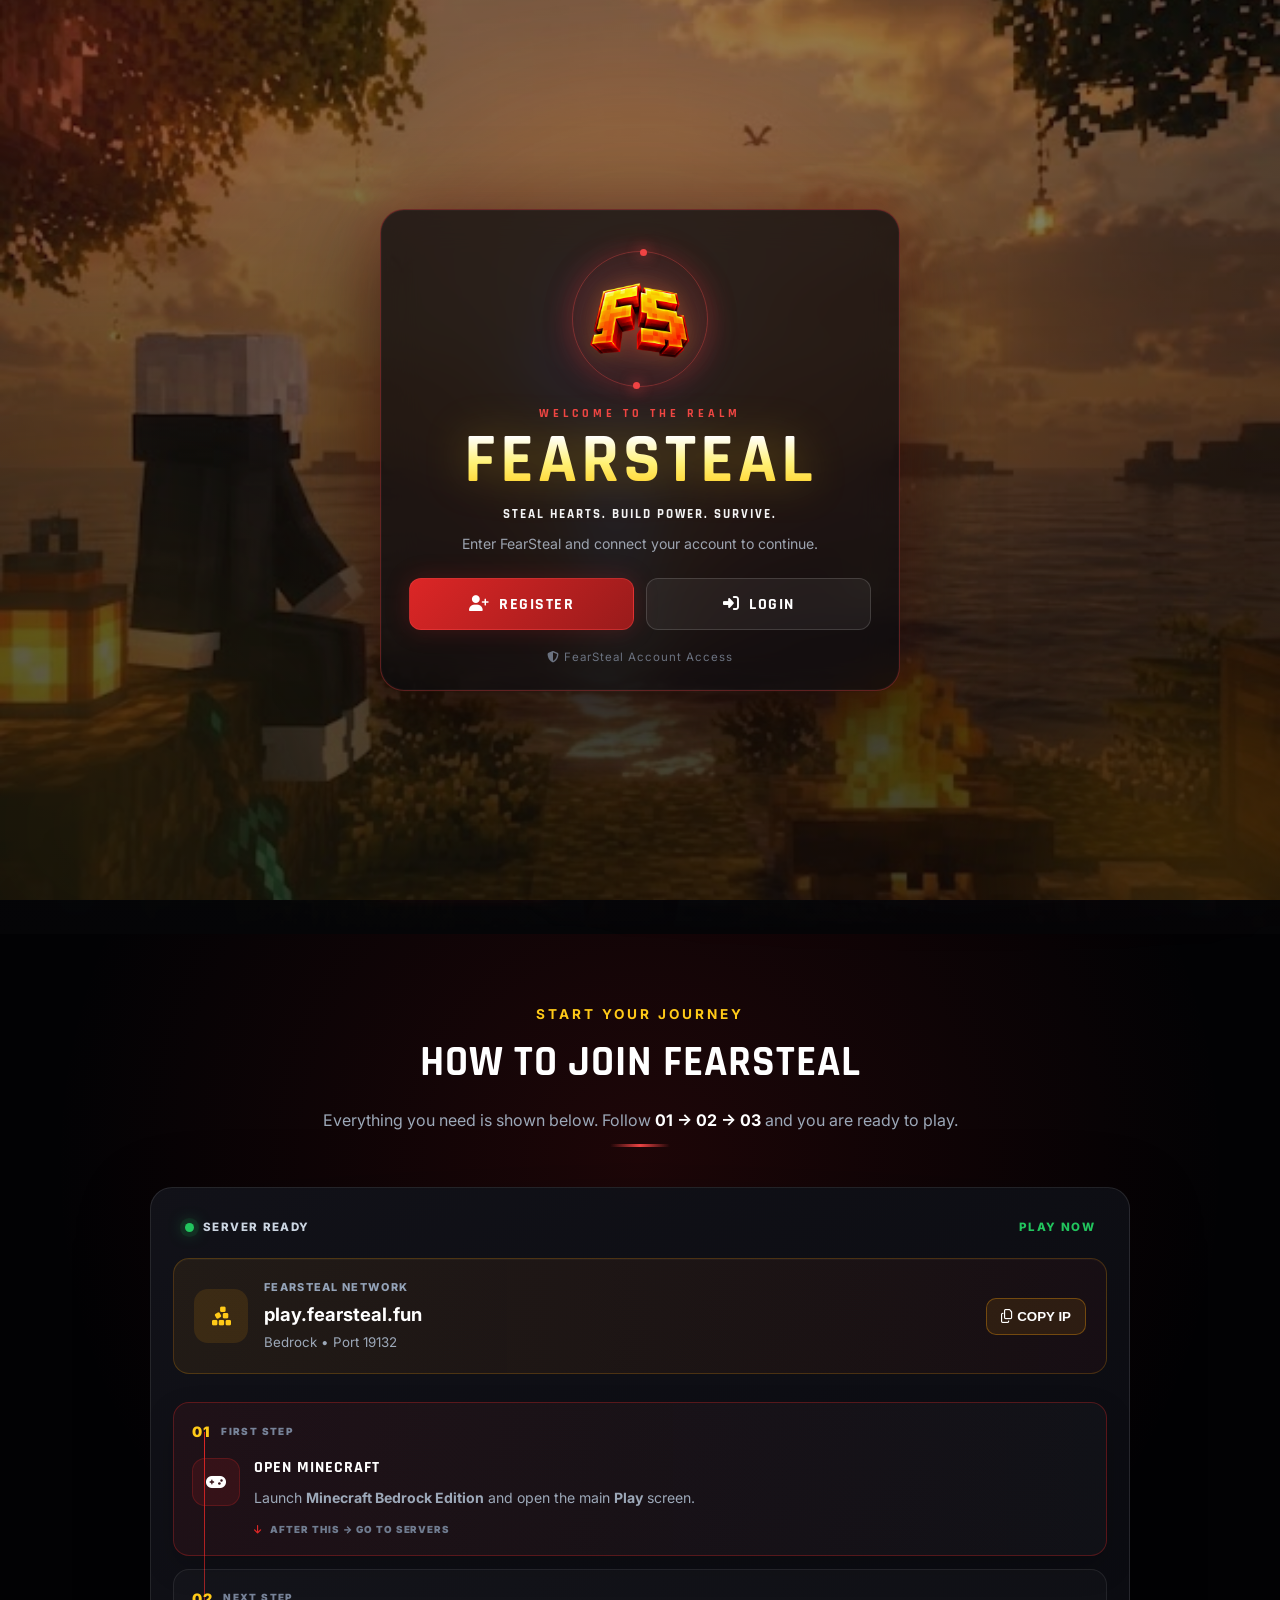
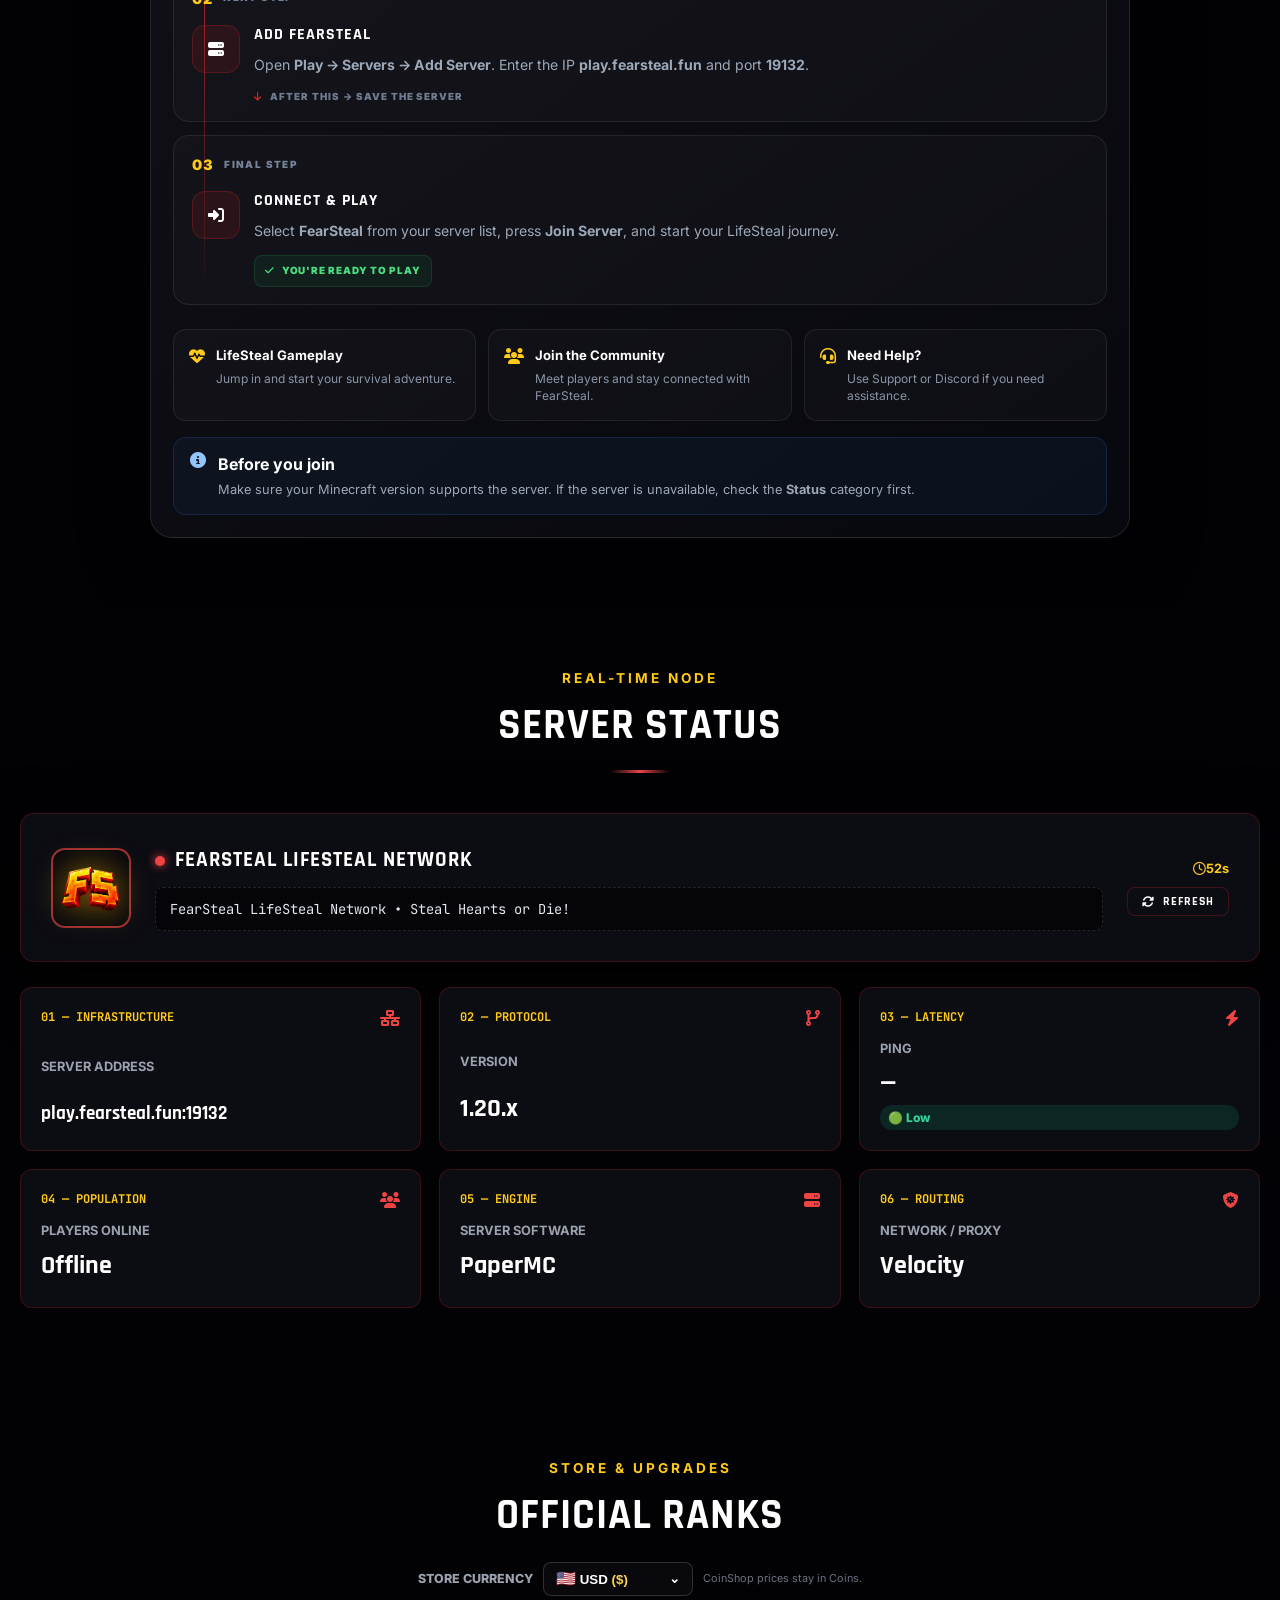
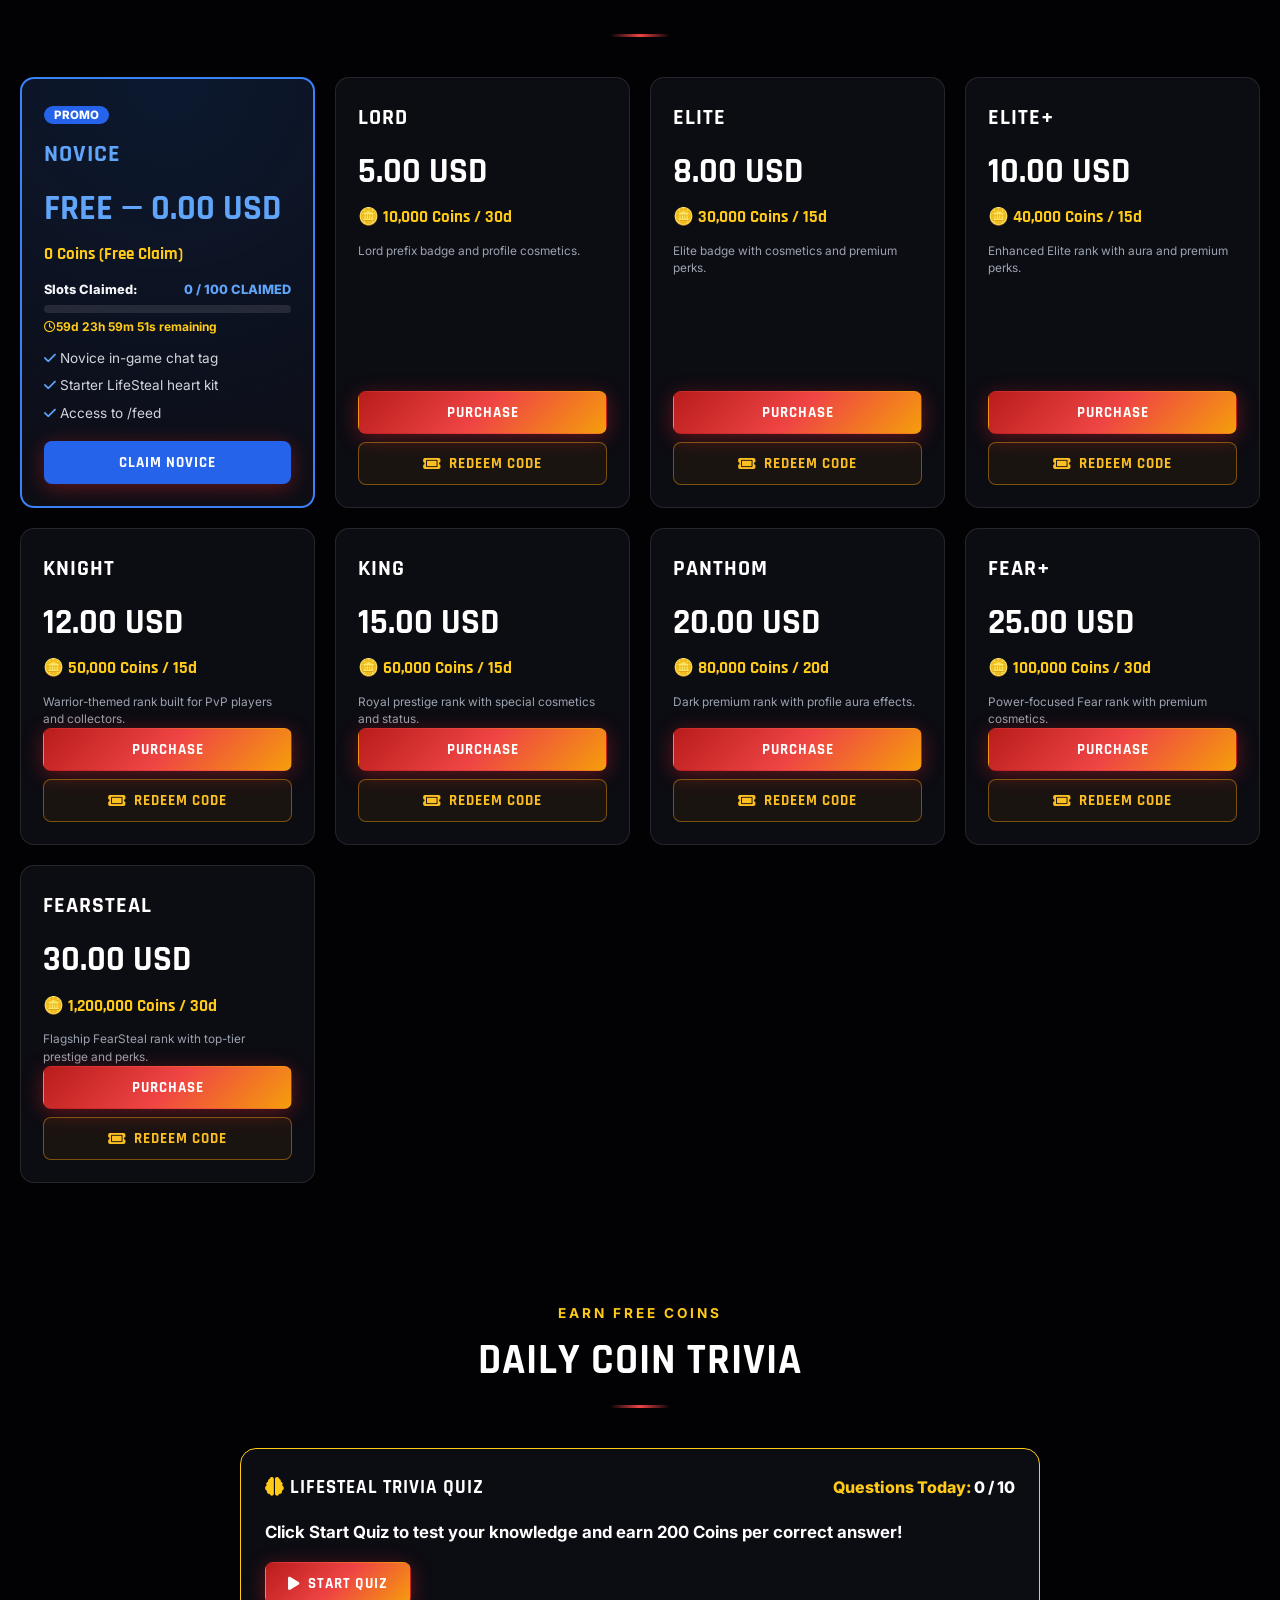
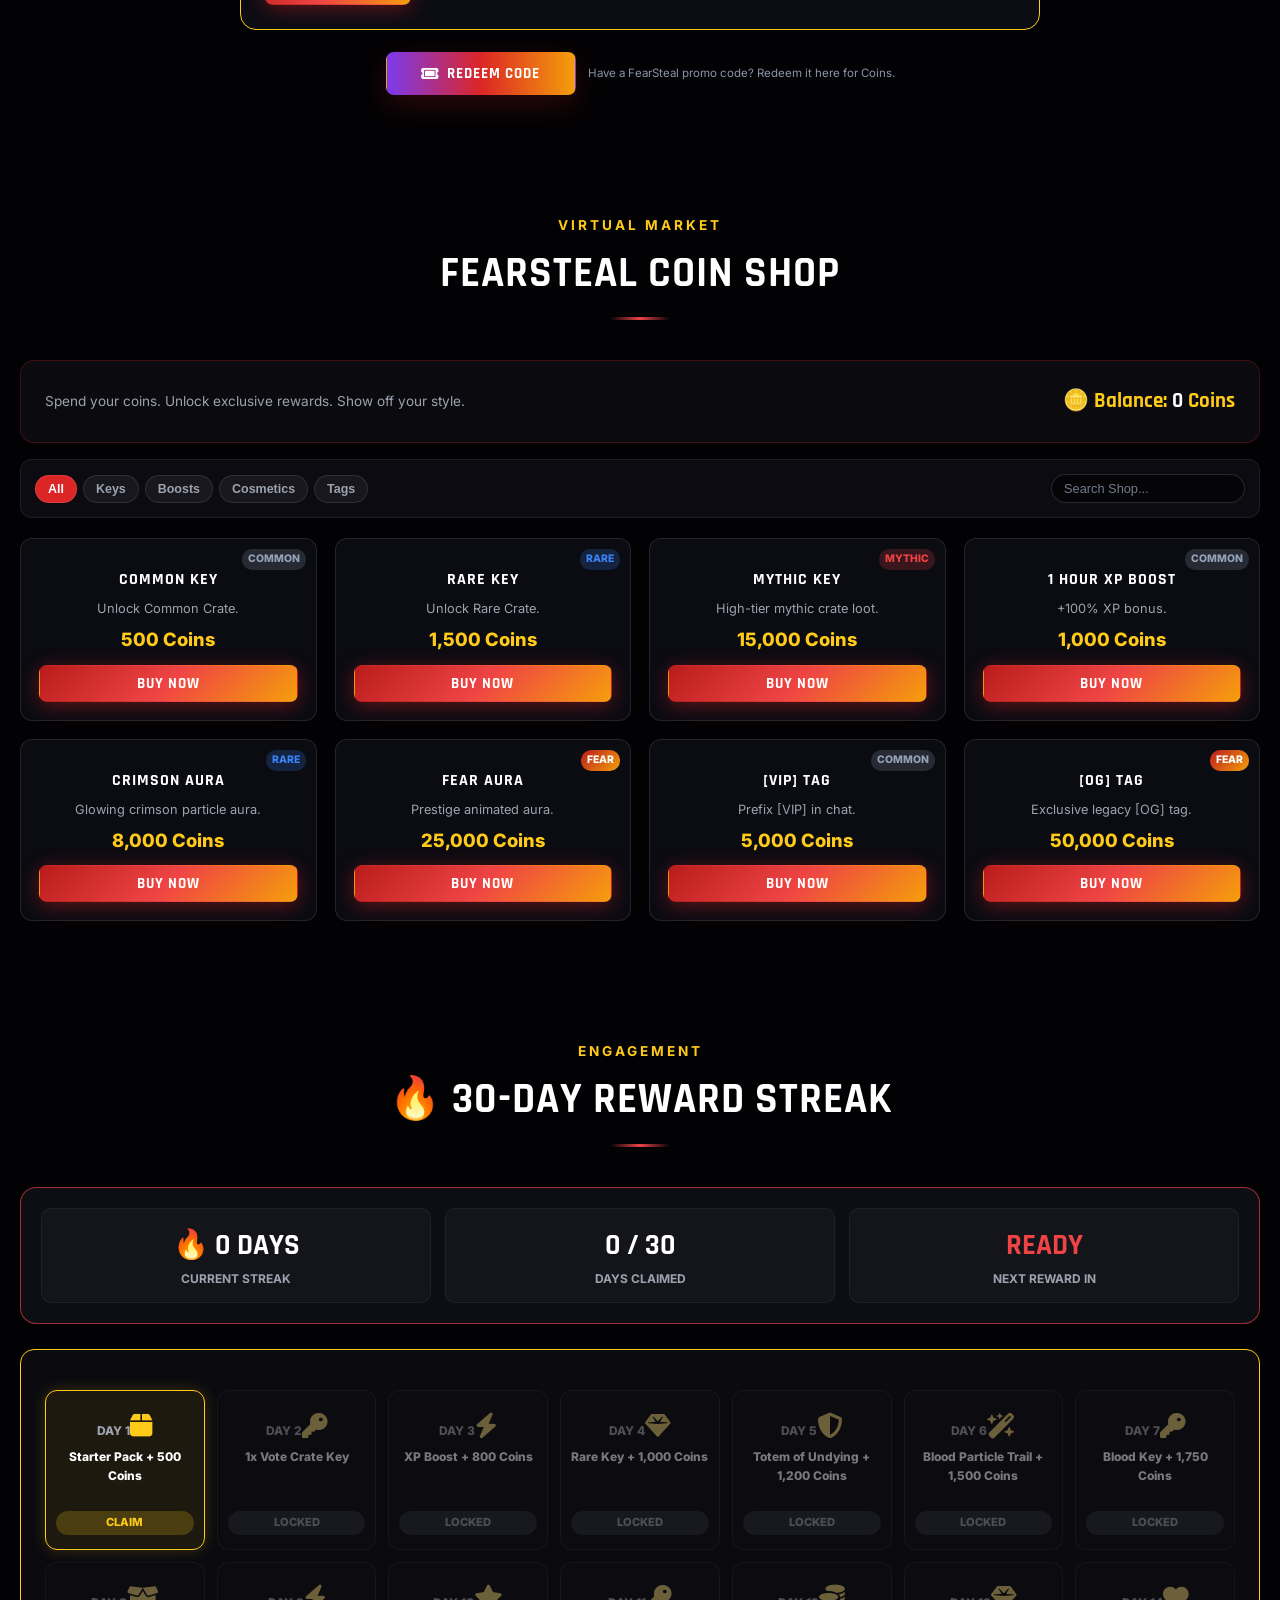
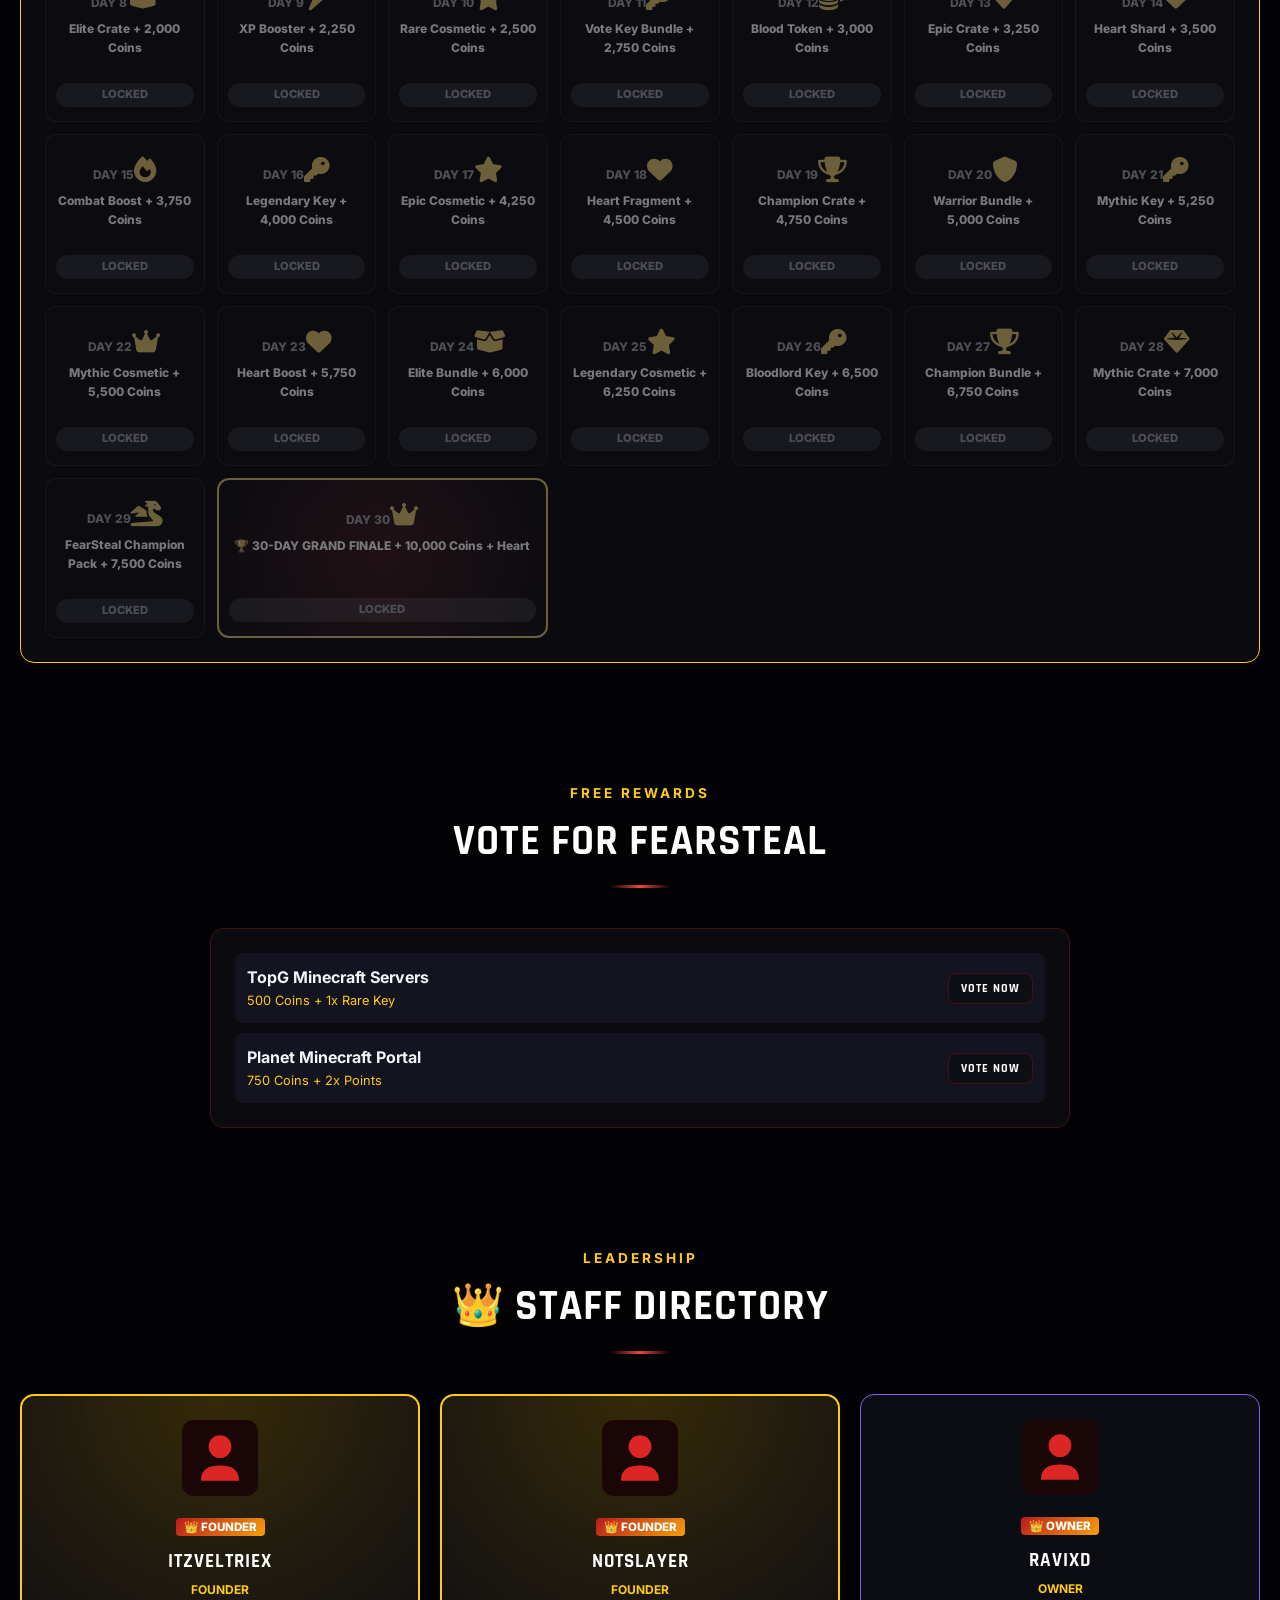
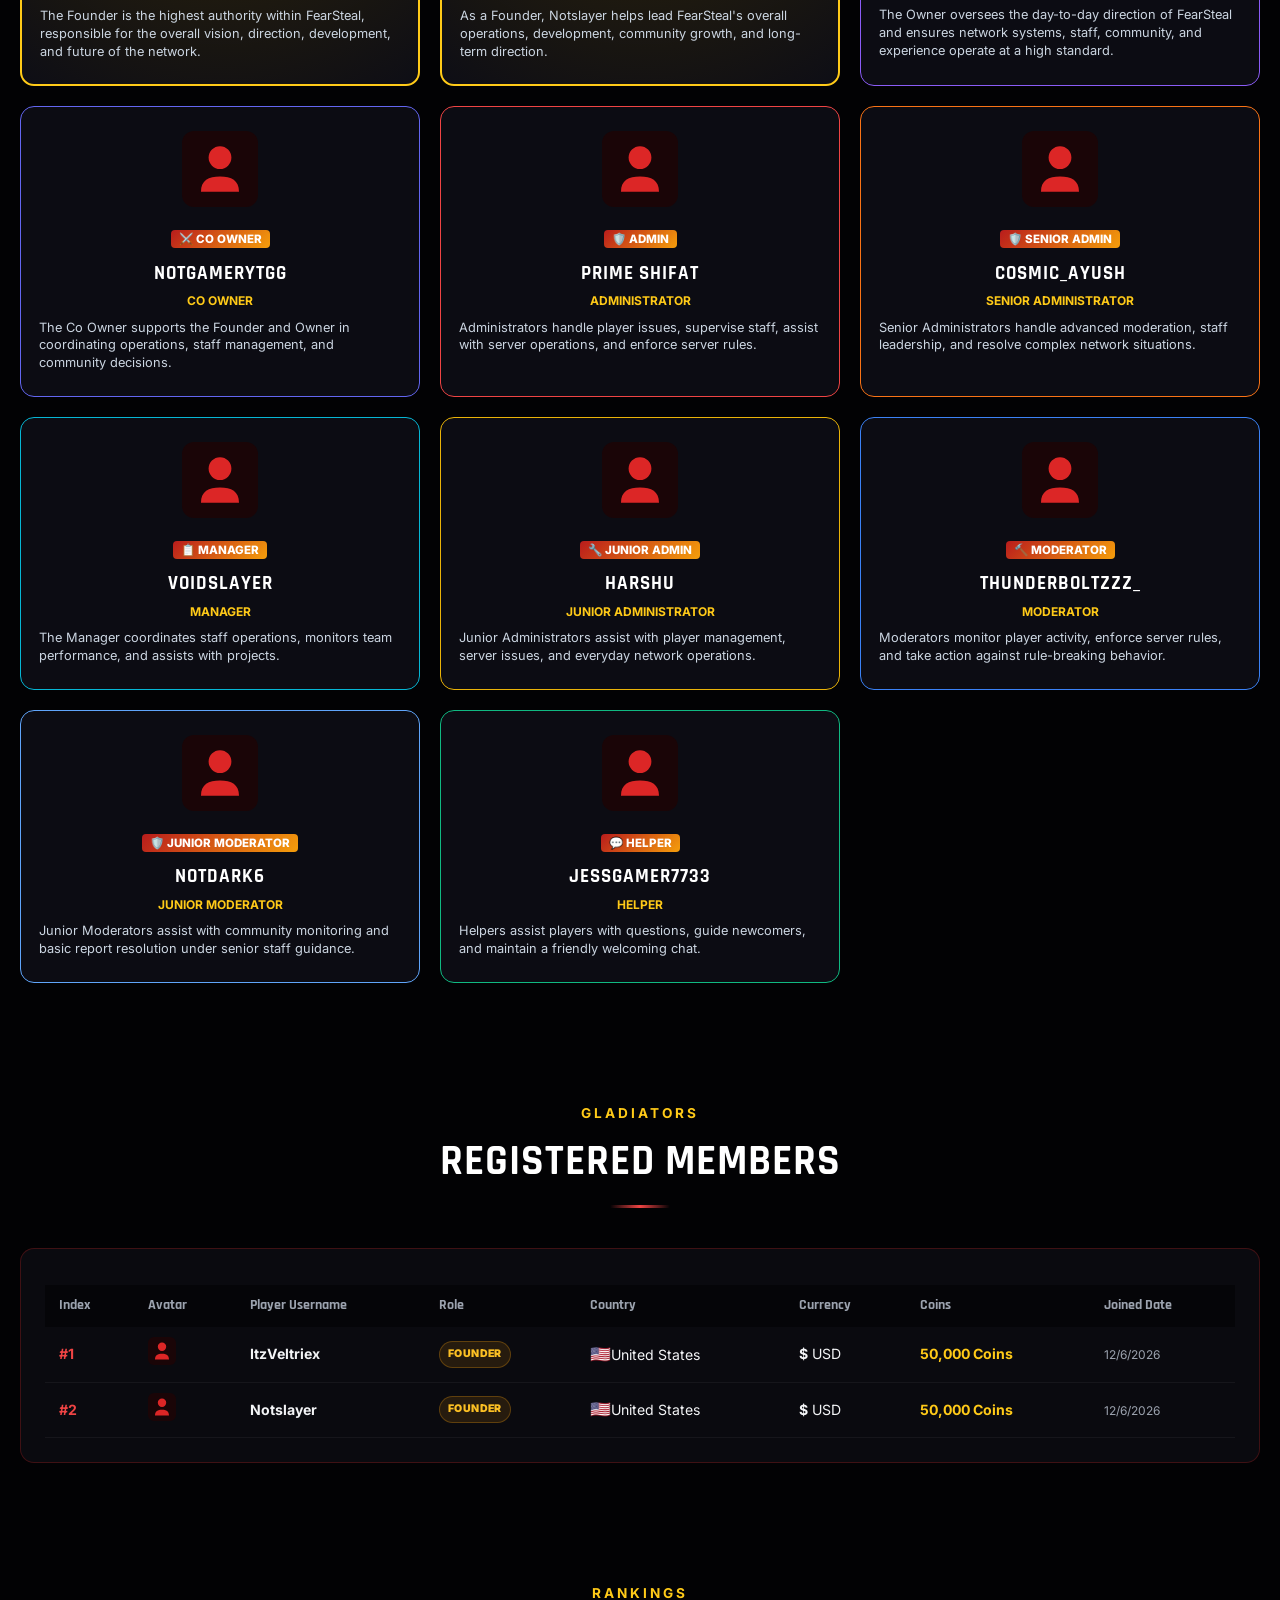
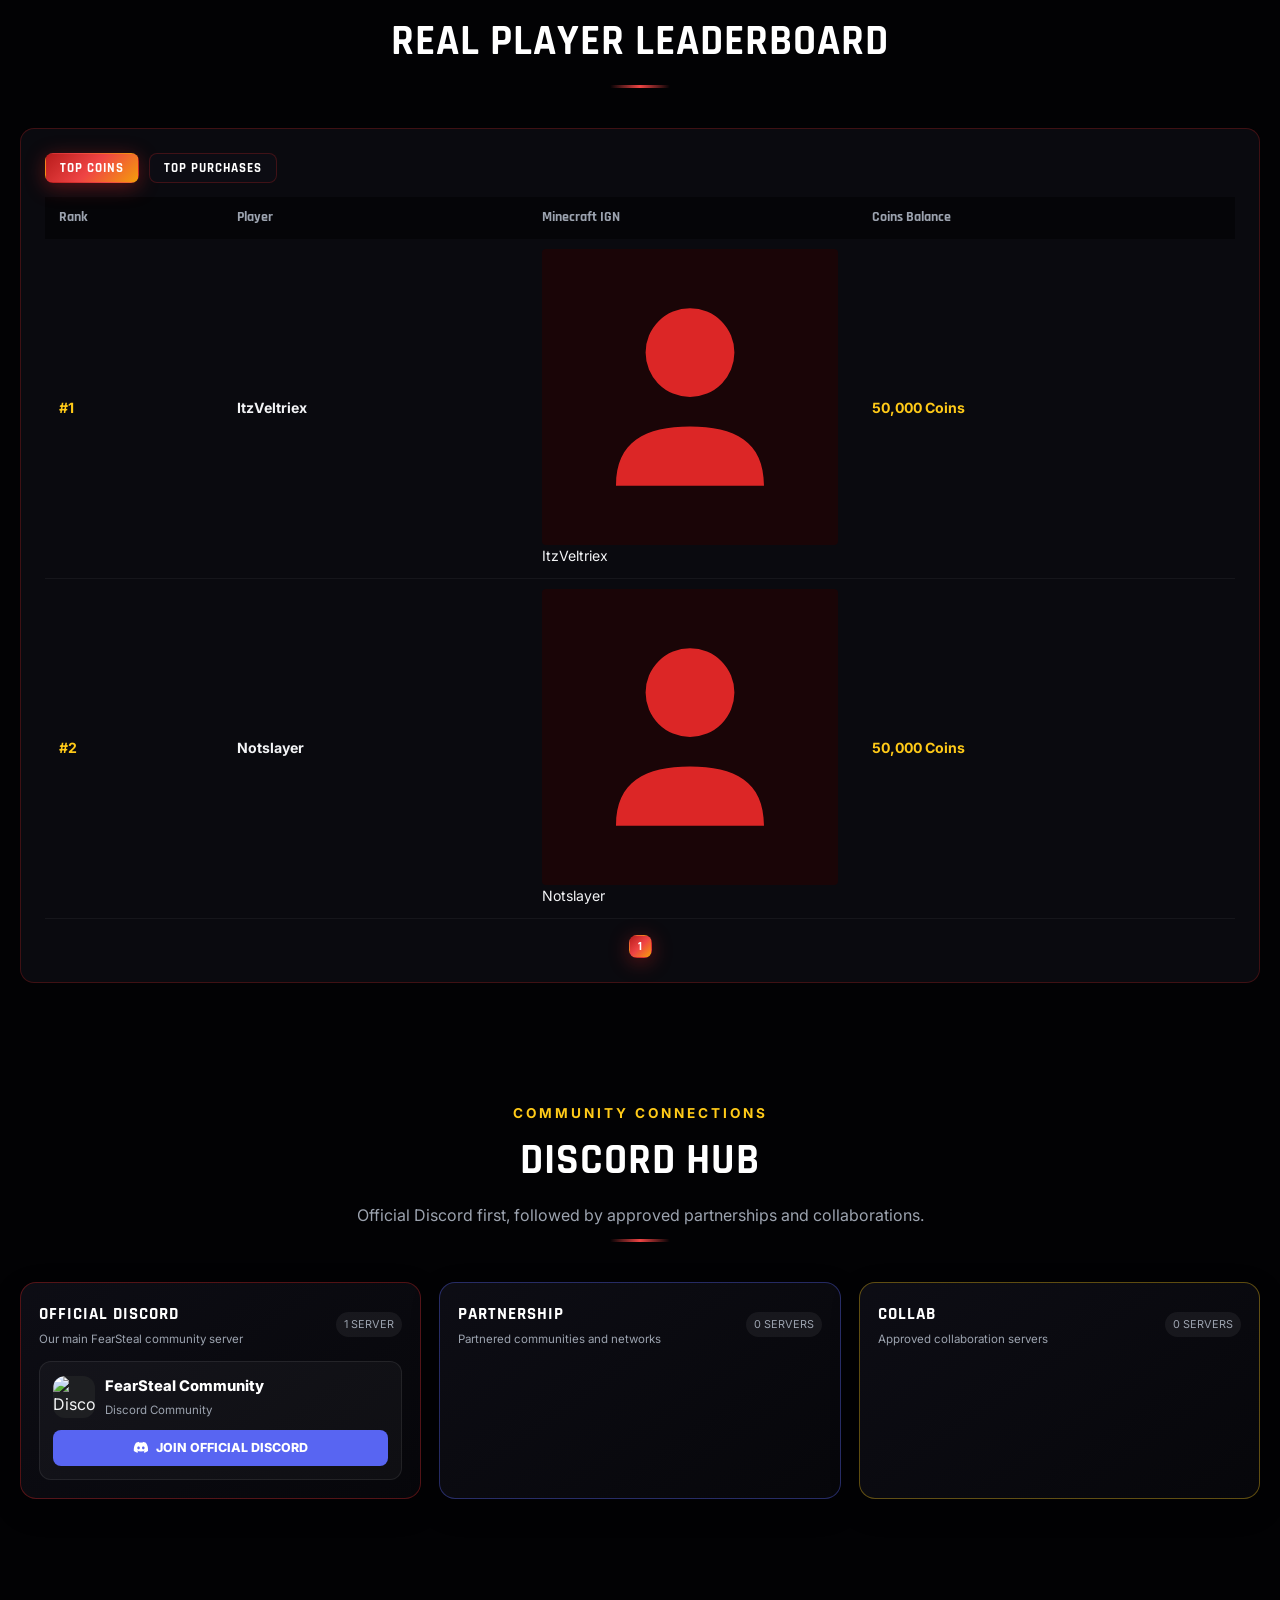
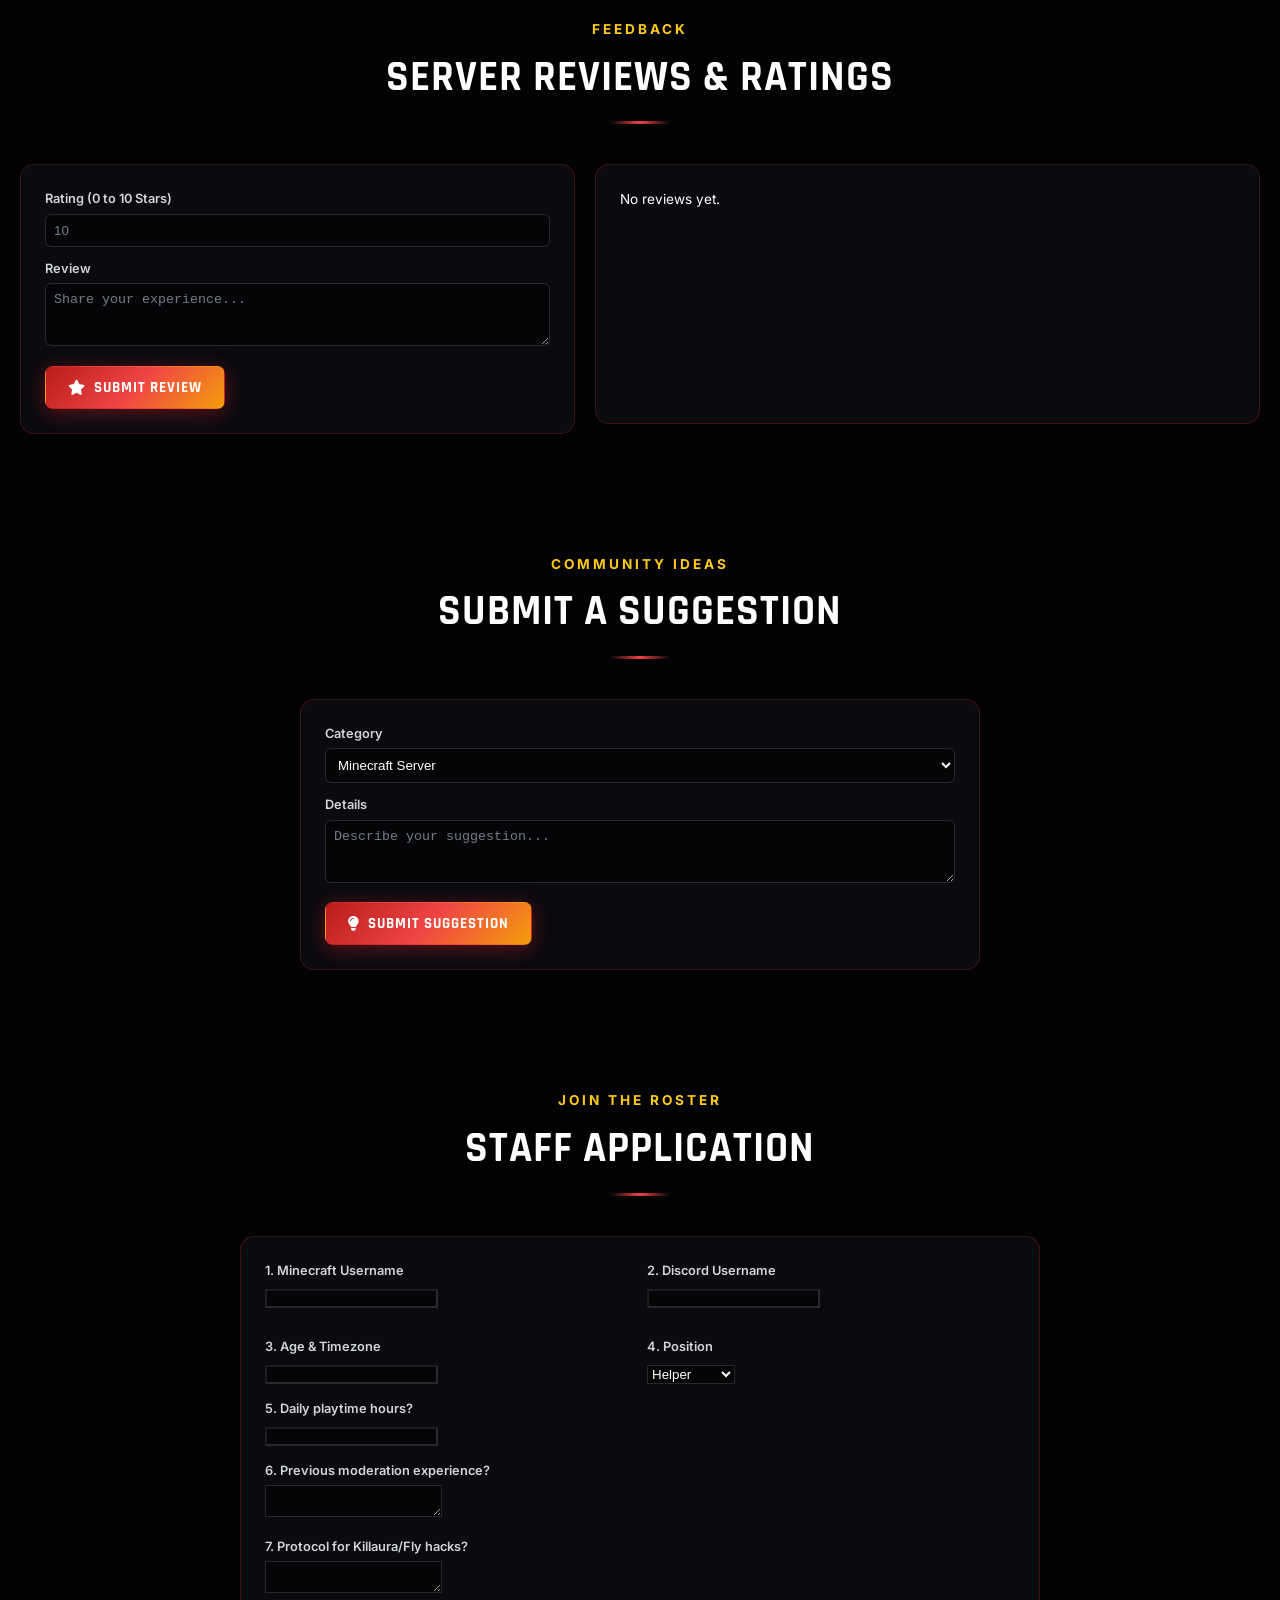
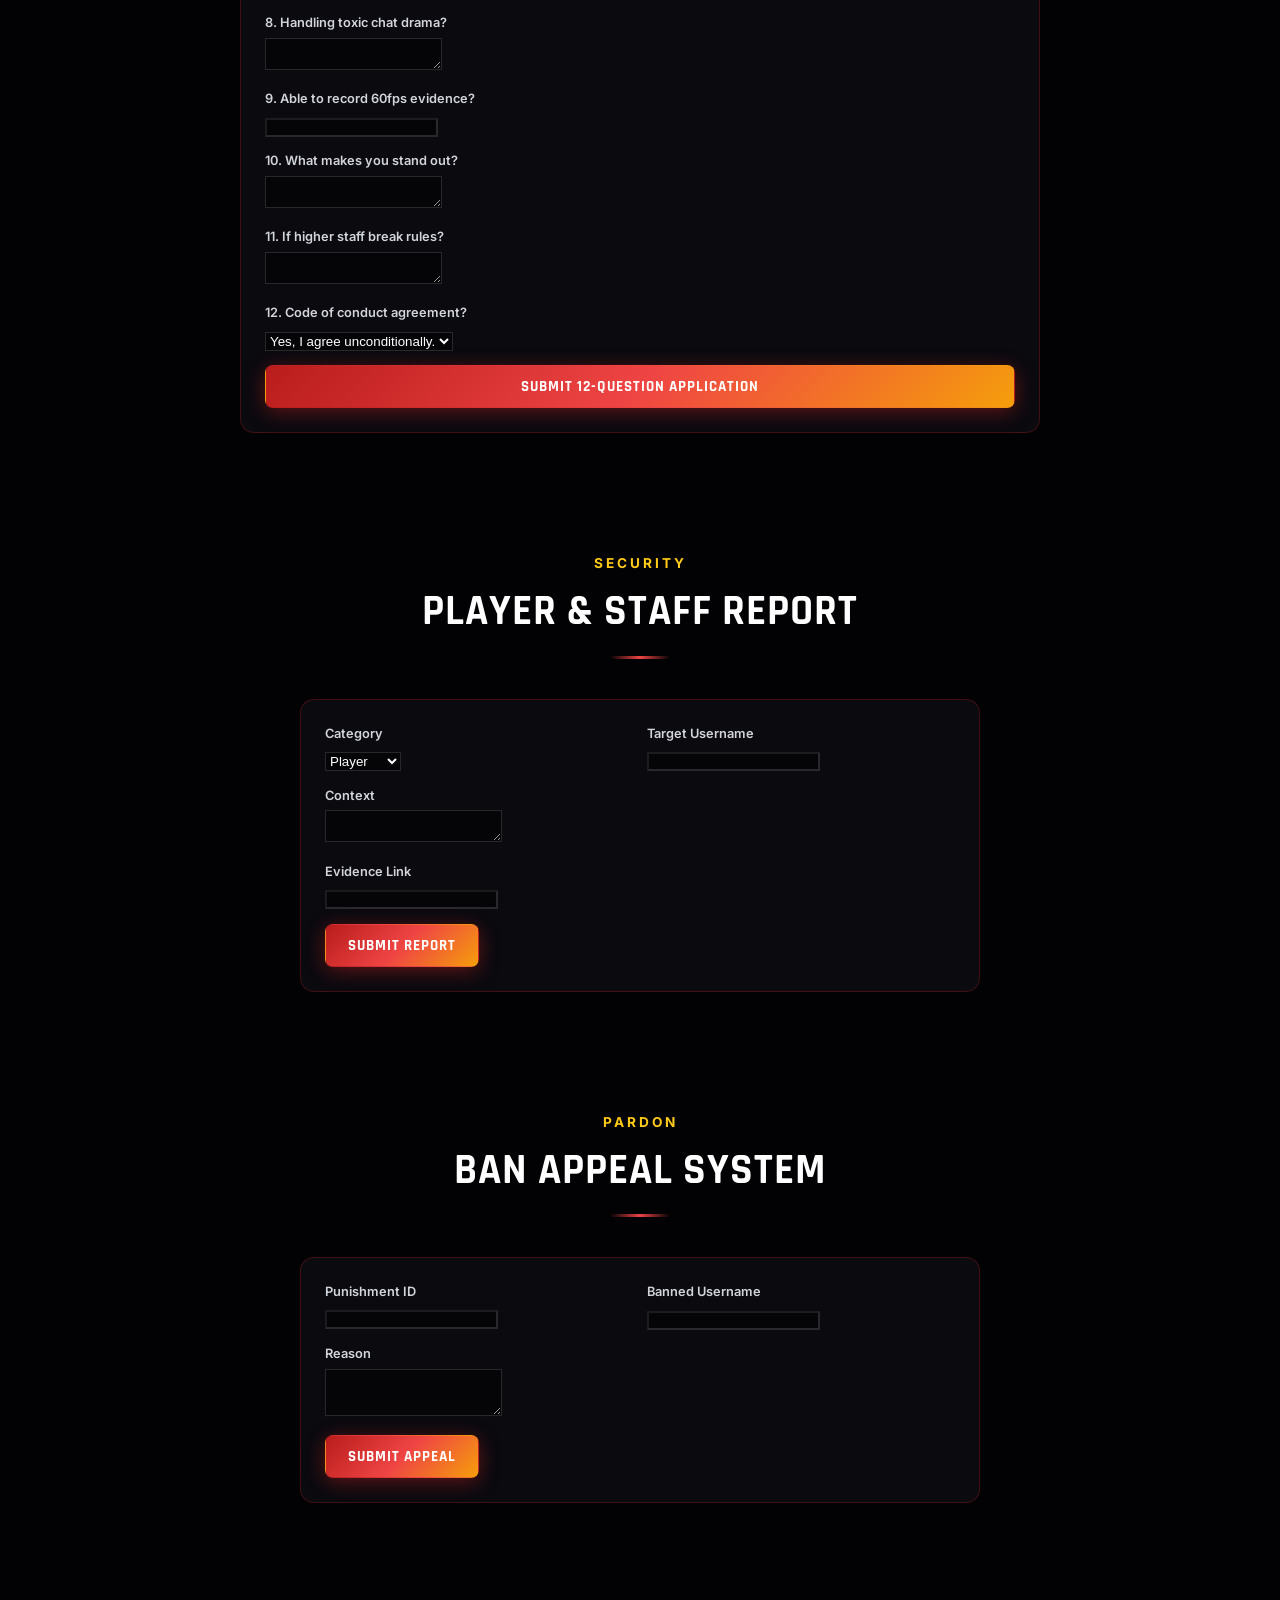
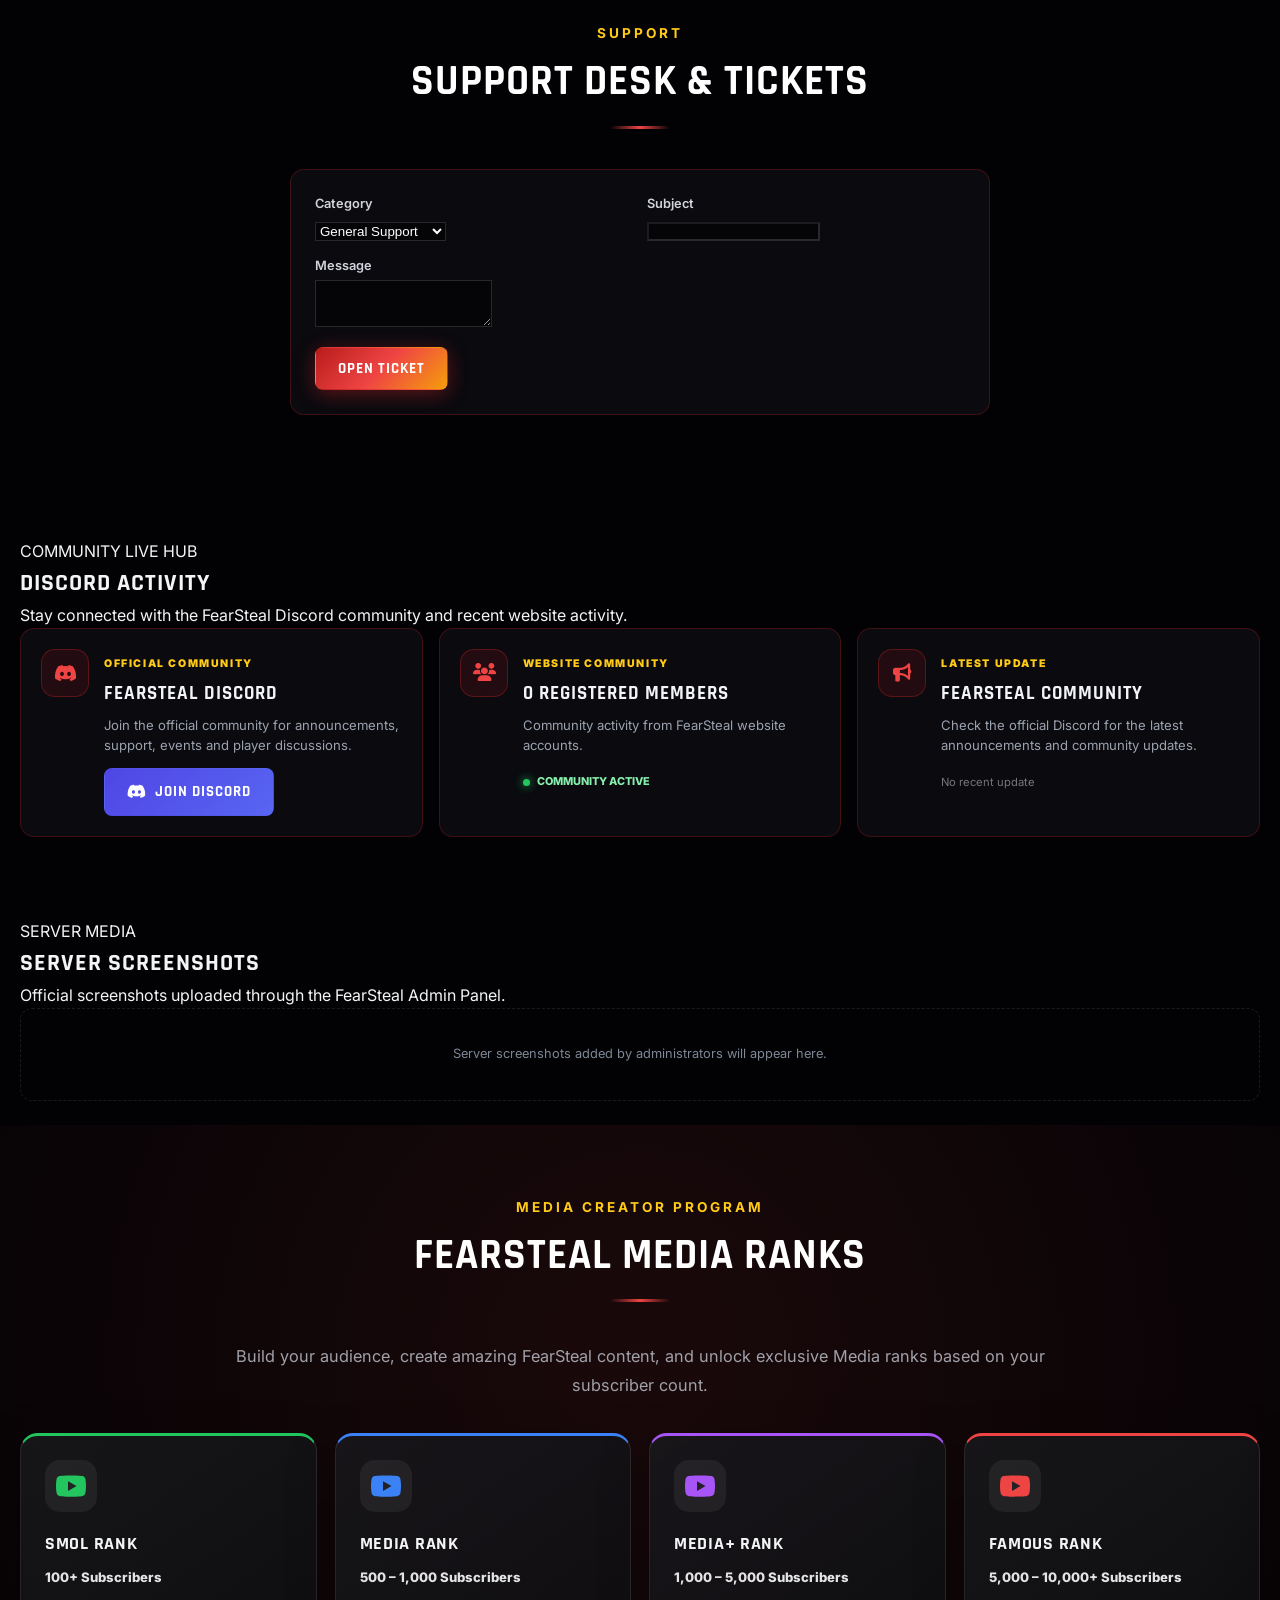
==== commit 05d1fa66: "Update index.html" ====
--- a/index.html
+++ b/index.html
@@ -2801,9 +2801,9 @@
 const esc=v=>String(v??'').replace(/[&<>"']/g,m=>({'&':'&amp;','<':'&lt;','>':'&gt;','"':'&quot;',"'":'&#39;'}[m]));const tags=v=>String(v||'').split(',').map(x=>x.trim().toUpperCase()).filter(Boolean).filter((x,i,a)=>a.indexOf(x)===i).slice(0,10);
 function key(n){return String(n||'').trim().toUpperCase().replace(/\s+/g,'')}
 function seed(){let saved=safeParseJSON(localStorage.getItem(RKEY)||'null',null);if(!Array.isArray(saved))saved=[];const legacy=safeParseJSON(localStorage.getItem('fs_rank_manager_v3')||'[]',[]);if(Array.isArray(legacy))saved=saved.concat(legacy);const map=new Map();saved.forEach(r=>{const k=key(r.name||r.id);if(k&&k!=='NOVICE'&&!map.has(k))map.set(k,{...r,id:k,name:String(r.name||k).toUpperCase()})});const grid=document.querySelector('#store .ranks-grid');grid?.querySelectorAll('.rank-card:not(.novice-card)').forEach(card=>{const n=String(card.querySelector('h3')?.textContent||'').trim().toUpperCase(),k=key(n);if(!k||k==='NOVICE'||map.has(k))return;const p=card.querySelector('[data-usd-price]'),c=card.querySelector('[data-coin-price]');const d=(card.textContent.match(/Coins\s*\/\s*(\d+)d/i)||[])[1];map.set(k,{id:k,name:n,price:Number(p?.dataset.usdPrice||0),coins:Number(c?.dataset.coinPrice||0),days:Number(d||30),badge:'POPULAR',tags:[],desc:'FearSteal Official rank with premium perks and cosmetics.'})});DEFAULT.forEach(x=>{const k=x[0];if(!map.has(k))map.set(k,{id:k,name:k,price:x[1],coins:x[2],days:x[3],badge:x[4],tags:[],desc:x[5]})});const a=[...map.values()];localStorage.setItem(RKEY,JSON.stringify(a));return a}
-function read(){return seed()}function write(a){localStorage.setItem(RKEY,JSON.stringify(a))}function sort(a,b){return Number(b.price||0)-Number(a.price||0)||String(a.name).localeCompare(String(b.name))}
+function read(){return seed()}function write(a){localStorage.setItem(RKEY,JSON.stringify(a))}function sort(a,b){return Number(a.price||0)-Number(b.price||0)||String(a.name).localeCompare(String(b.name))}
 function card(r){const ts=tags(r.tags?.join?.(',')||r.tags||'');return `<div class="rank-card fs-managed-rank-card" data-fs-rank-id="${esc(r.id)}"><div><h3 style="color:#fff;font-size:1.4rem;margin:0;">${esc(r.name)}</h3>${ts.length?`<div class="fs-rank-tags">${ts.map(t=>`<span class="fs-rank-tag">${esc(t)}</span>`).join('')}</div>`:''}<div class="rank-price-tag store-cash-price" data-usd-price="${Number(r.price)||0}">${Number(r.price)||0} USD</div><div class="rank-coin-price-tag">🪙 <span class="rank-coin-price-value" data-coin-price="${Number(r.coins)||0}">${Number(r.coins||0).toLocaleString()}</span> Coins / ${Number(r.days)||30}d</div><p style="color:#9ca3af;font-size:.74rem;line-height:1.45;margin:8px 0 0;">${esc(r.desc||'FearSteal Official rank.')}</p></div><div class="rank-action-stack"><button class="btn btn-primary" style="width:100%;" onclick="openRankPurchaseModal('${esc(r.name).replace(/'/g,"\\'")}',${Number(r.price)||0},${Number(r.coins)||0},${Number(r.days)||30})">PURCHASE</button><button class="btn btn-outline rank-redeem-btn" style="width:100%;" onclick="openRedeemCodeModal('${esc(r.name).replace(/'/g,"\\'")}')"><i class="fa-solid fa-ticket"></i> REDEEM CODE</button></div></div>`}
-function renderStore(){const grid=document.querySelector('#store .ranks-grid');if(!grid)return;const novice=grid.querySelector('.novice-card');grid.querySelectorAll('.fs-managed-rank-card').forEach(x=>x.remove());const frag=document.createDocumentFragment();read().filter(r=>key(r.id)!=='NOVICE').sort(sort).forEach(r=>{const w=document.createElement('div');w.innerHTML=card(r);frag.appendChild(w.firstElementChild)});novice?novice.after(frag):grid.appendChild(frag);if(typeof updateRankDiscountUI==='function')updateRankDiscountUI();if(typeof updateStoreCurrencyPrices==='function')updateStoreCurrencyPrices()}
+function renderStore(){const grid=document.querySelector('#store .ranks-grid');if(!grid)return;const novice=grid.querySelector('.novice-card');grid.querySelectorAll('.rank-card:not(.novice-card)').forEach(x=>x.remove());const frag=document.createDocumentFragment();read().filter(r=>key(r.id)!=='NOVICE').sort(sort).forEach(r=>{const w=document.createElement('div');w.innerHTML=card(r);frag.appendChild(w.firstElementChild)});novice?novice.after(frag):grid.appendChild(frag);if(typeof updateRankDiscountUI==='function')updateRankDiscountUI();if(typeof updateStoreCurrencyPrices==='function')updateStoreCurrencyPrices()}
 function renderAdmin(){const box=document.getElementById('fs-rank-manager-list');if(!box)return;const a=read().filter(r=>key(r.id)!=='NOVICE').sort(sort);box.innerHTML=a.map(r=>`<div class="fs-rank-manager-row"><div class="fs-rank-manager-info"><div class="fs-rank-manager-name">${esc(r.name)}</div><div class="fs-rank-manager-meta">$${Number(r.price||0).toFixed(2)} • ${Number(r.coins||0).toLocaleString()} Coins • ${Number(r.days||30)}d</div><div class="fs-rank-manager-desc">${esc(r.desc||'')}</div></div><div class="fs-rank-manager-row-actions"><button type="button" class="btn btn-outline" onclick="editRankManager('${esc(r.id)}')">✎ EDIT</button><button type="button" class="btn btn-outline" style="color:#fca5a5;border-color:#ef4444" onclick="deleteRankManager('${esc(r.id)}')">DELETE</button></div></div>`).join('')||'<div style="padding:12px;color:#9ca3af">No ranks found.</div>'}
 function reset(){document.getElementById('fs-rank-manager-form')?.reset();const id=document.getElementById('fs-rank-edit-id');if(id)id.value='';const b=document.getElementById('fs-rank-badge');if(b)b.value='POPULAR'}
 window.resetRankManagerForm=reset;window.editRankManager=function(id){const r=read().find(x=>key(x.id)===key(id));if(!r)return;[['fs-rank-edit-id',r.id],['fs-rank-name',r.name],['fs-rank-price',r.price],['fs-rank-coins',r.coins],['fs-rank-days',r.days],['fs-rank-badge',r.badge],['fs-rank-tags',(r.tags||[]).join(', ')],['fs-rank-desc',r.desc]].forEach(([i,v])=>{const e=document.getElementById(i);if(e)e.value=v??''})};
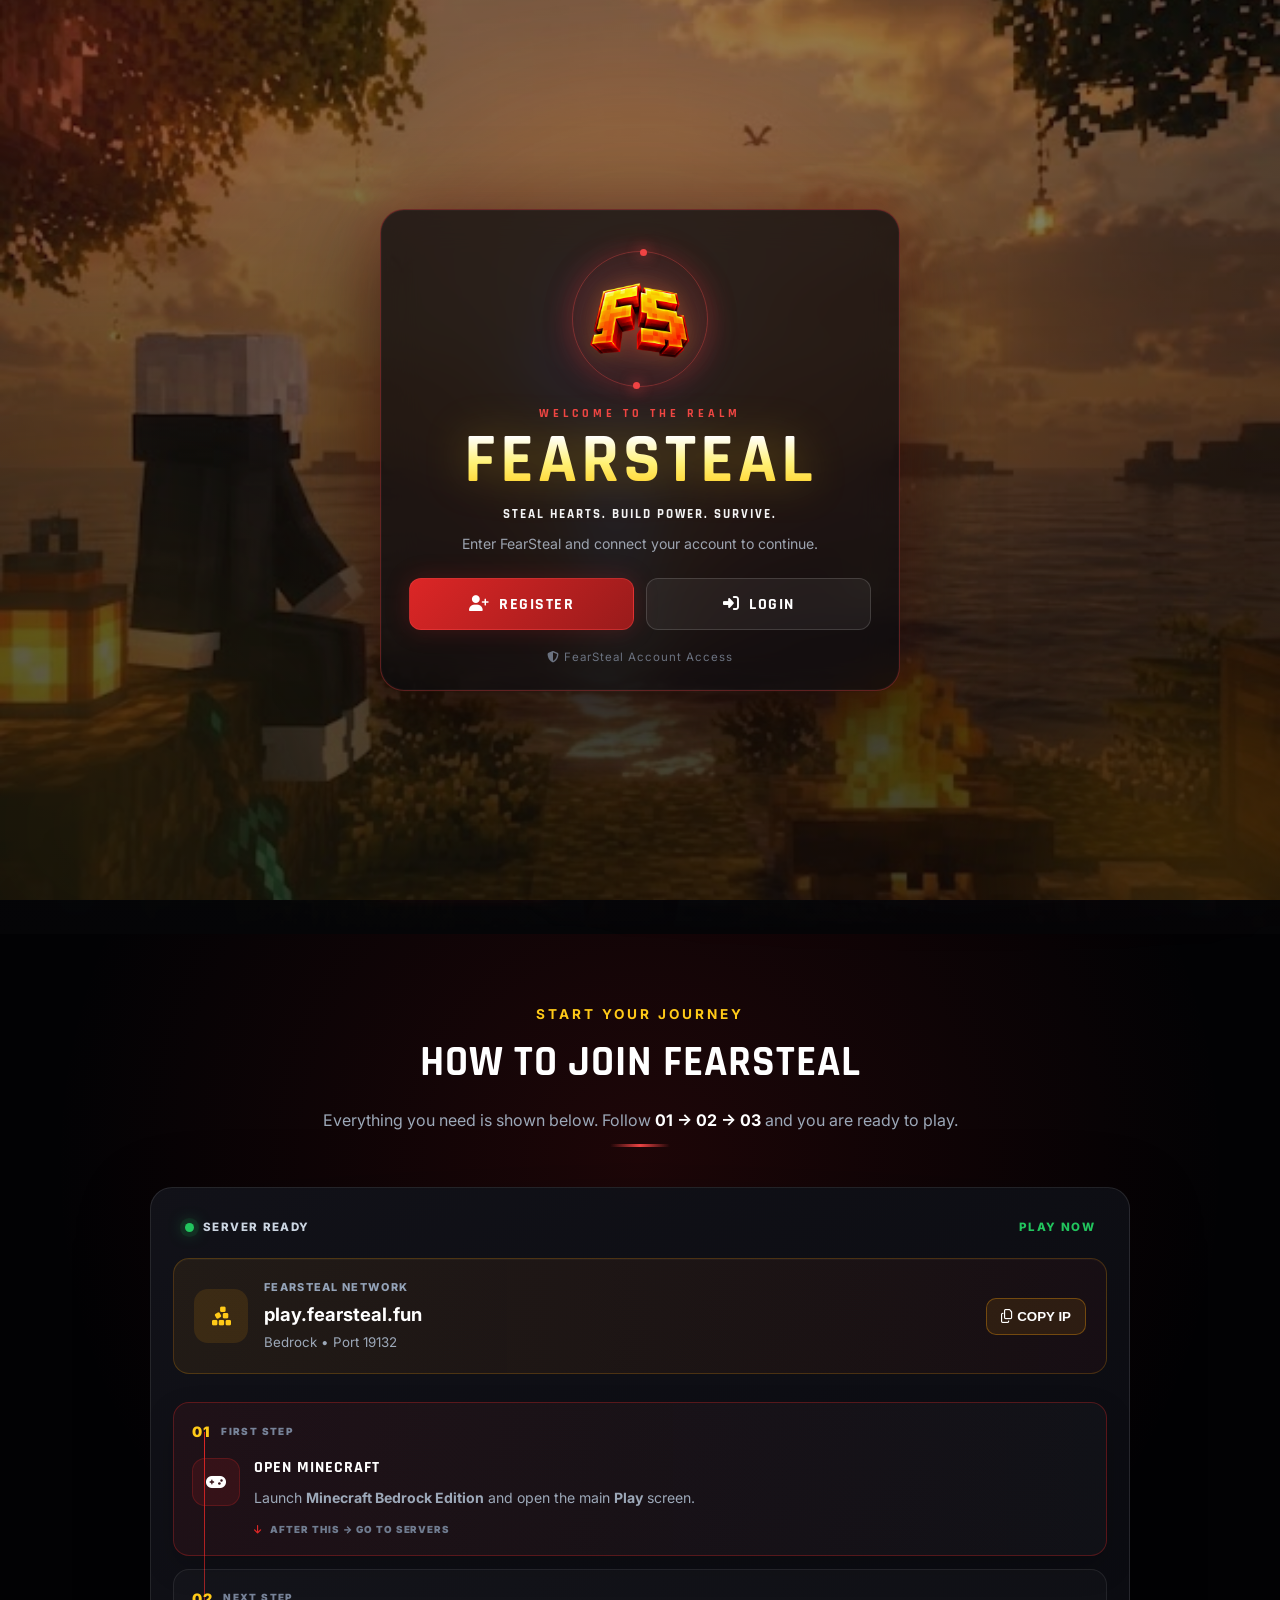
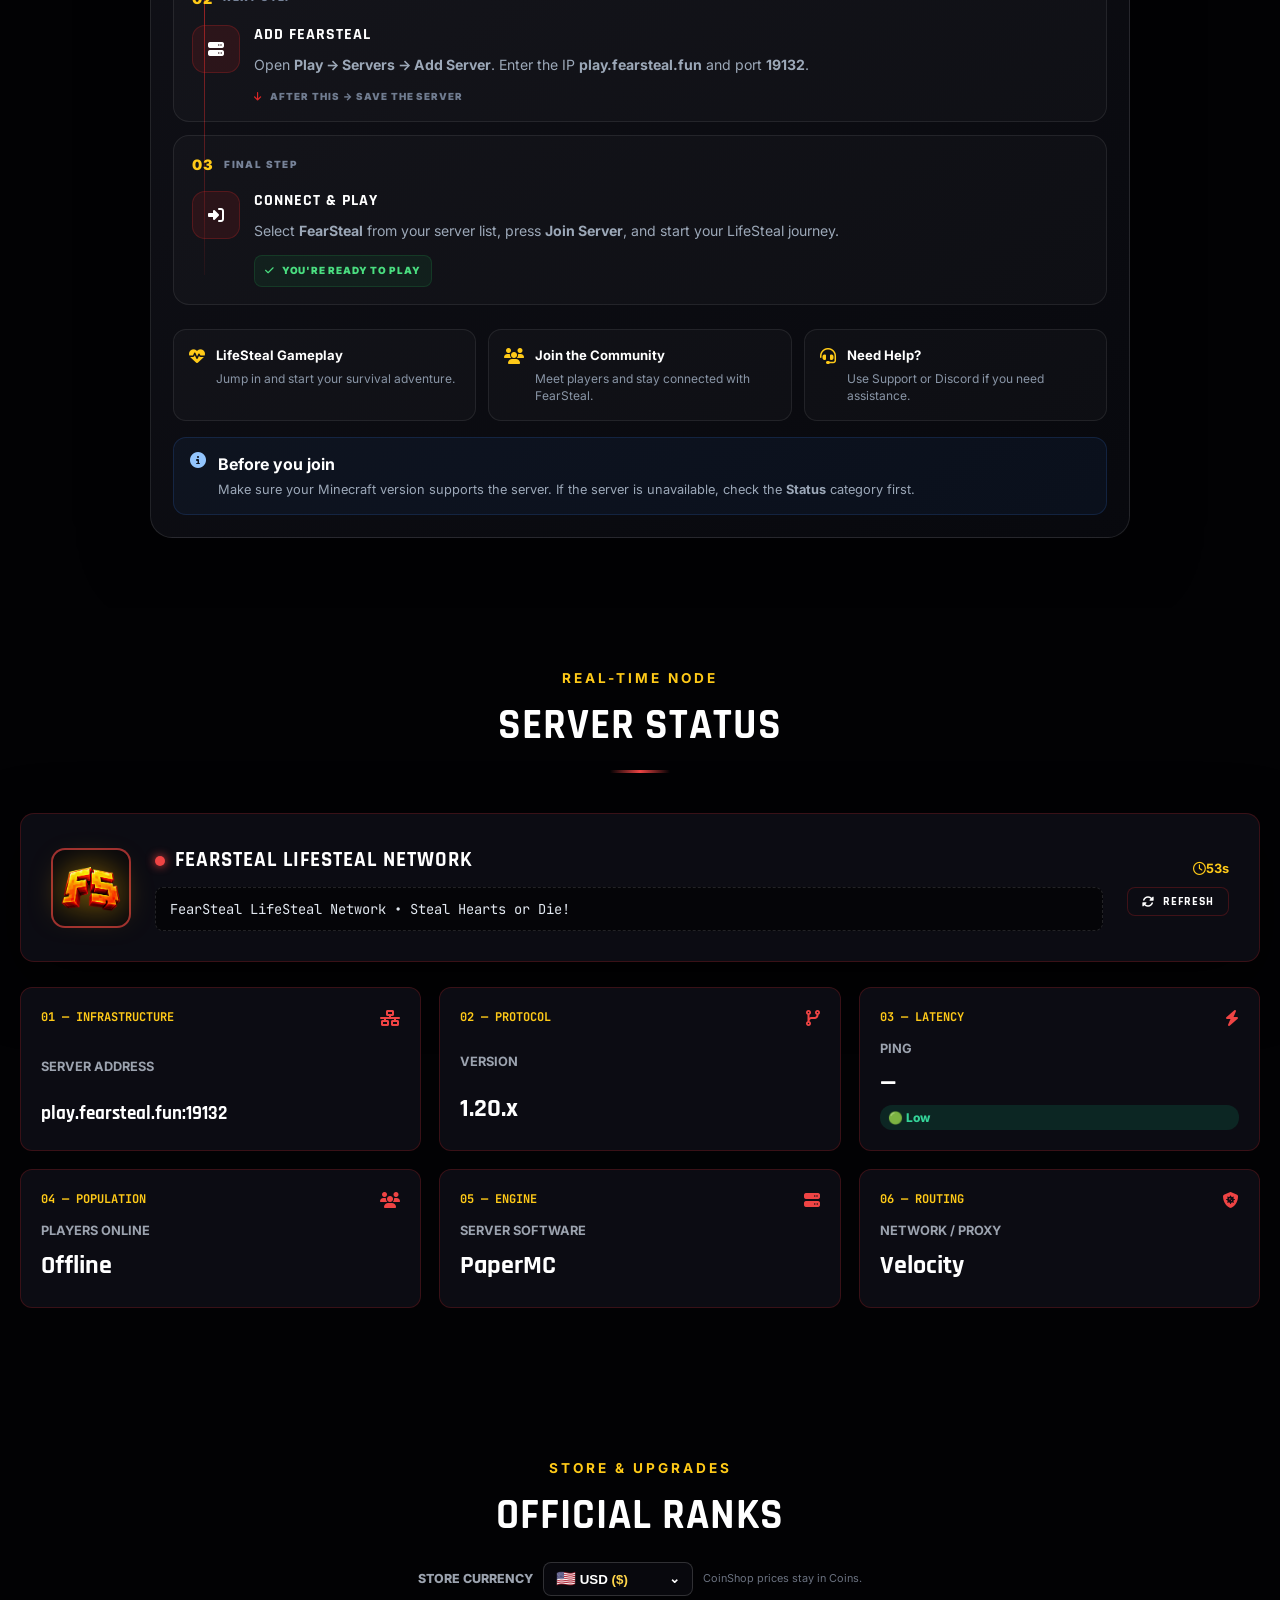
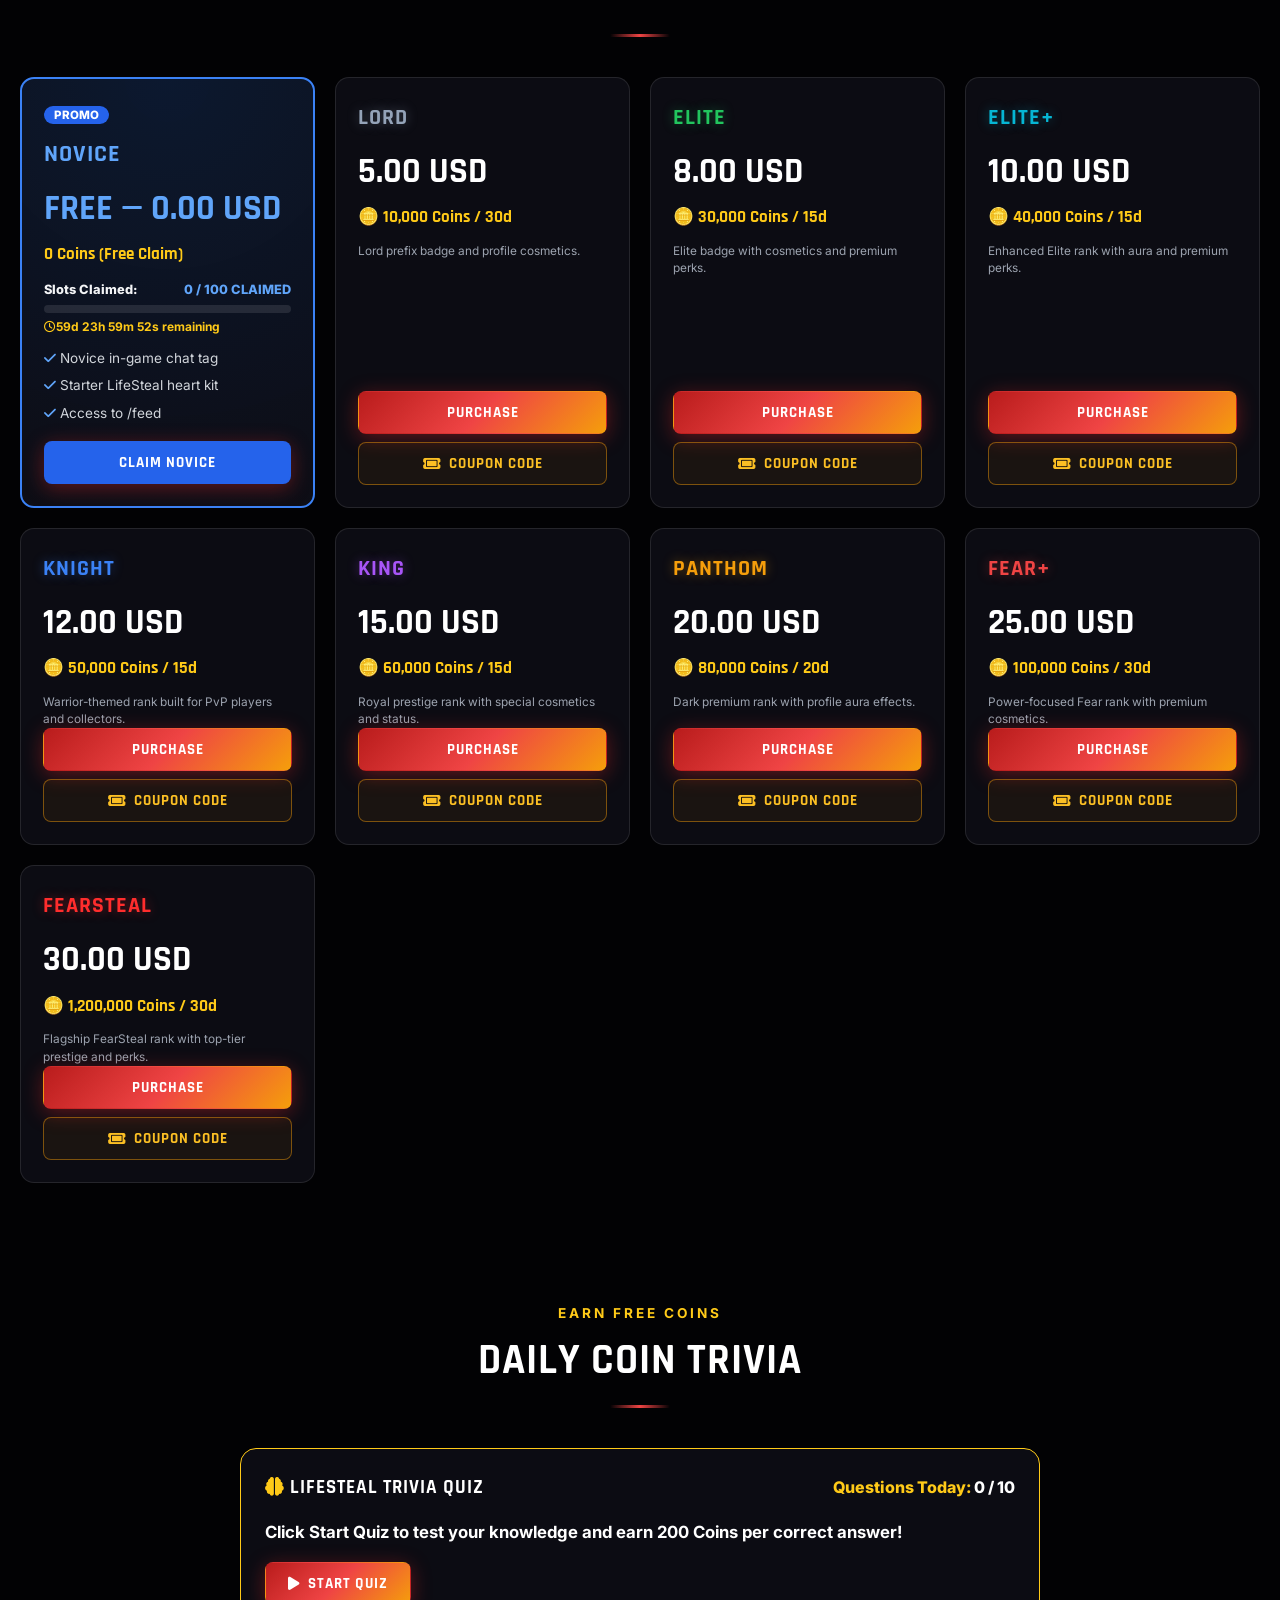
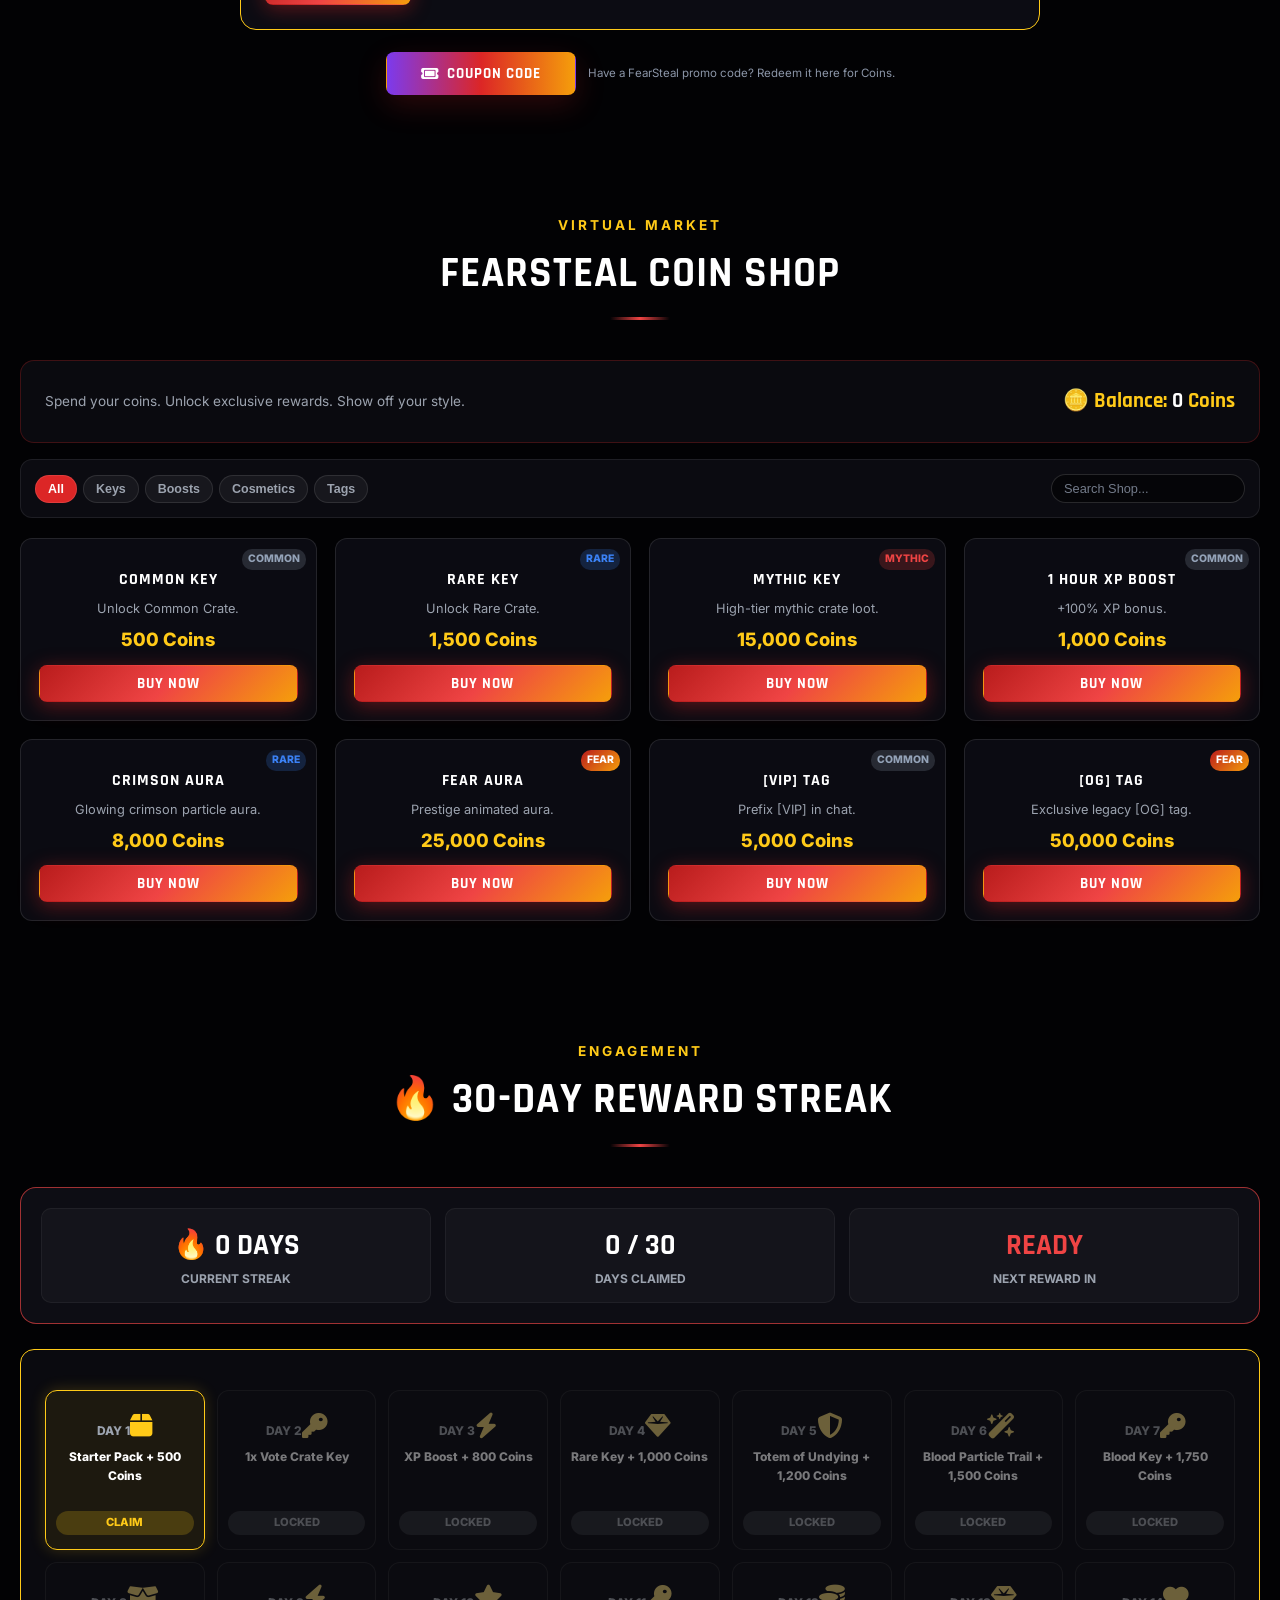
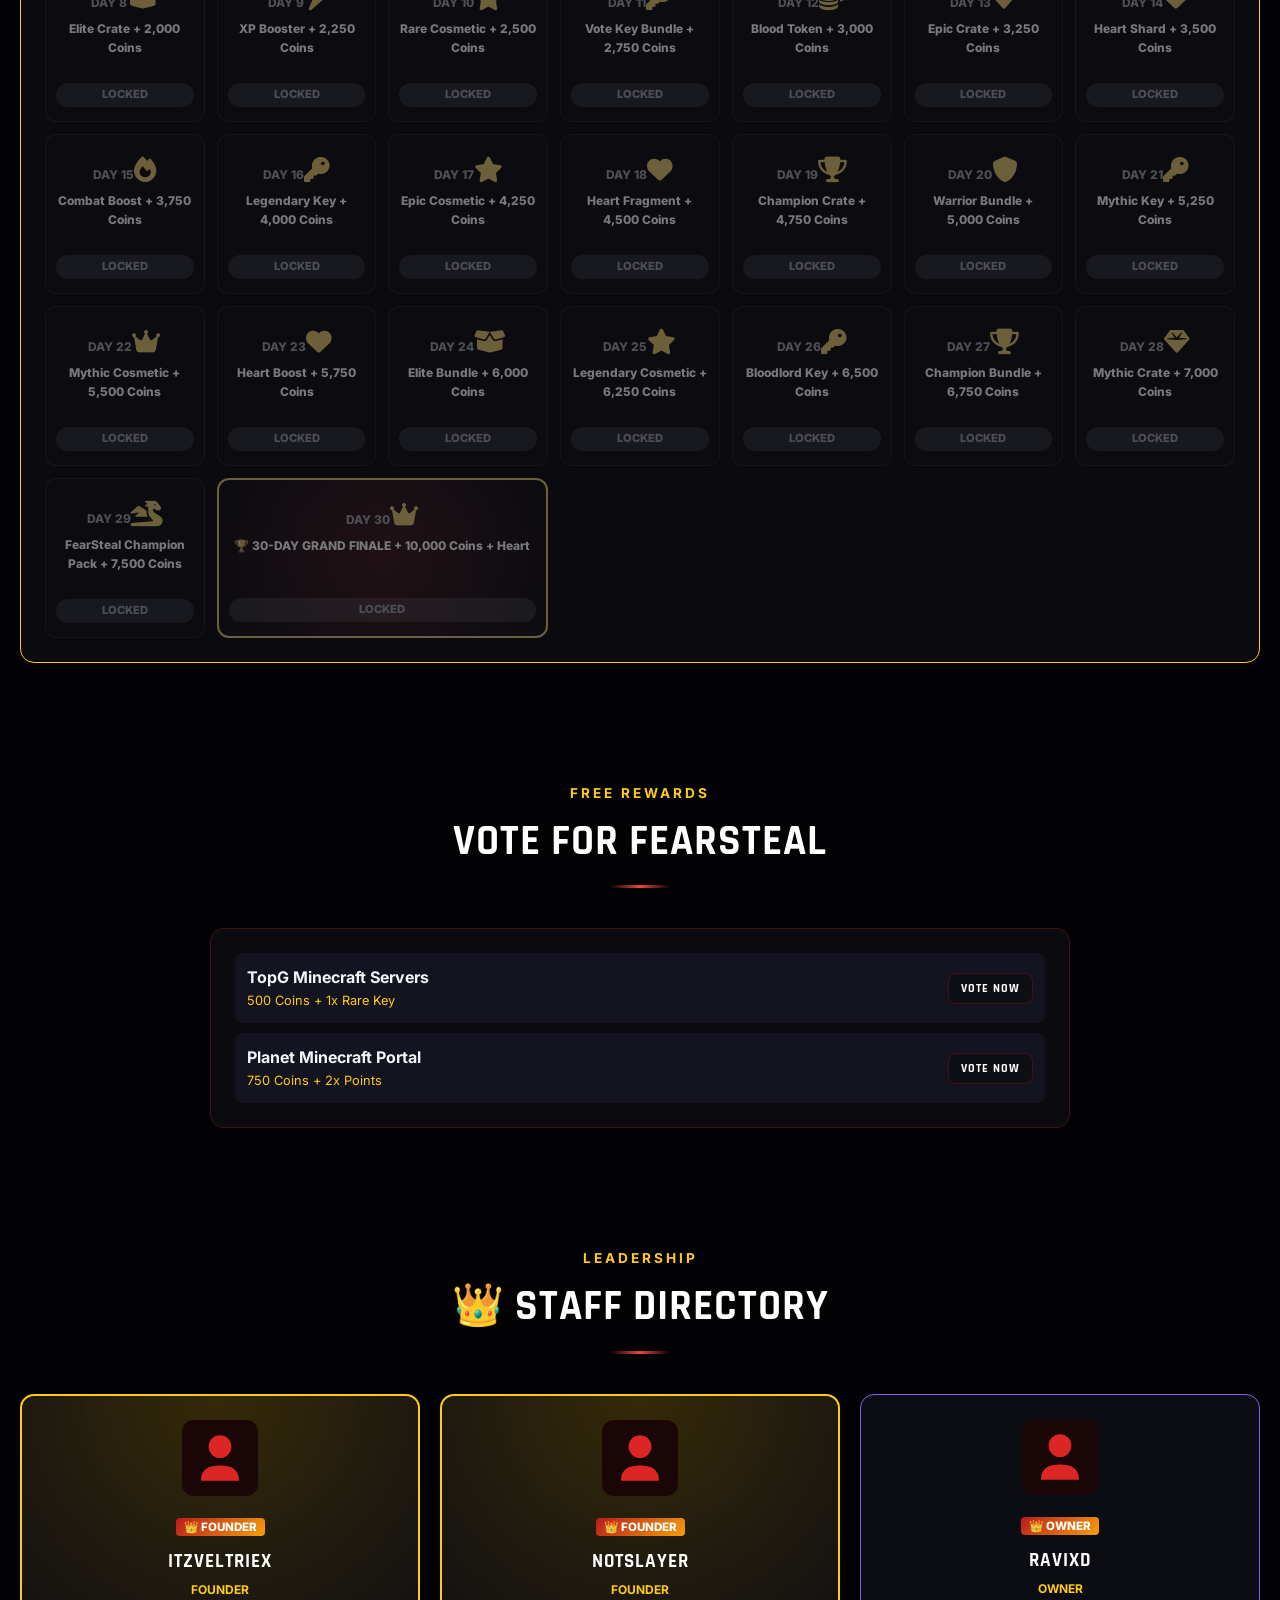
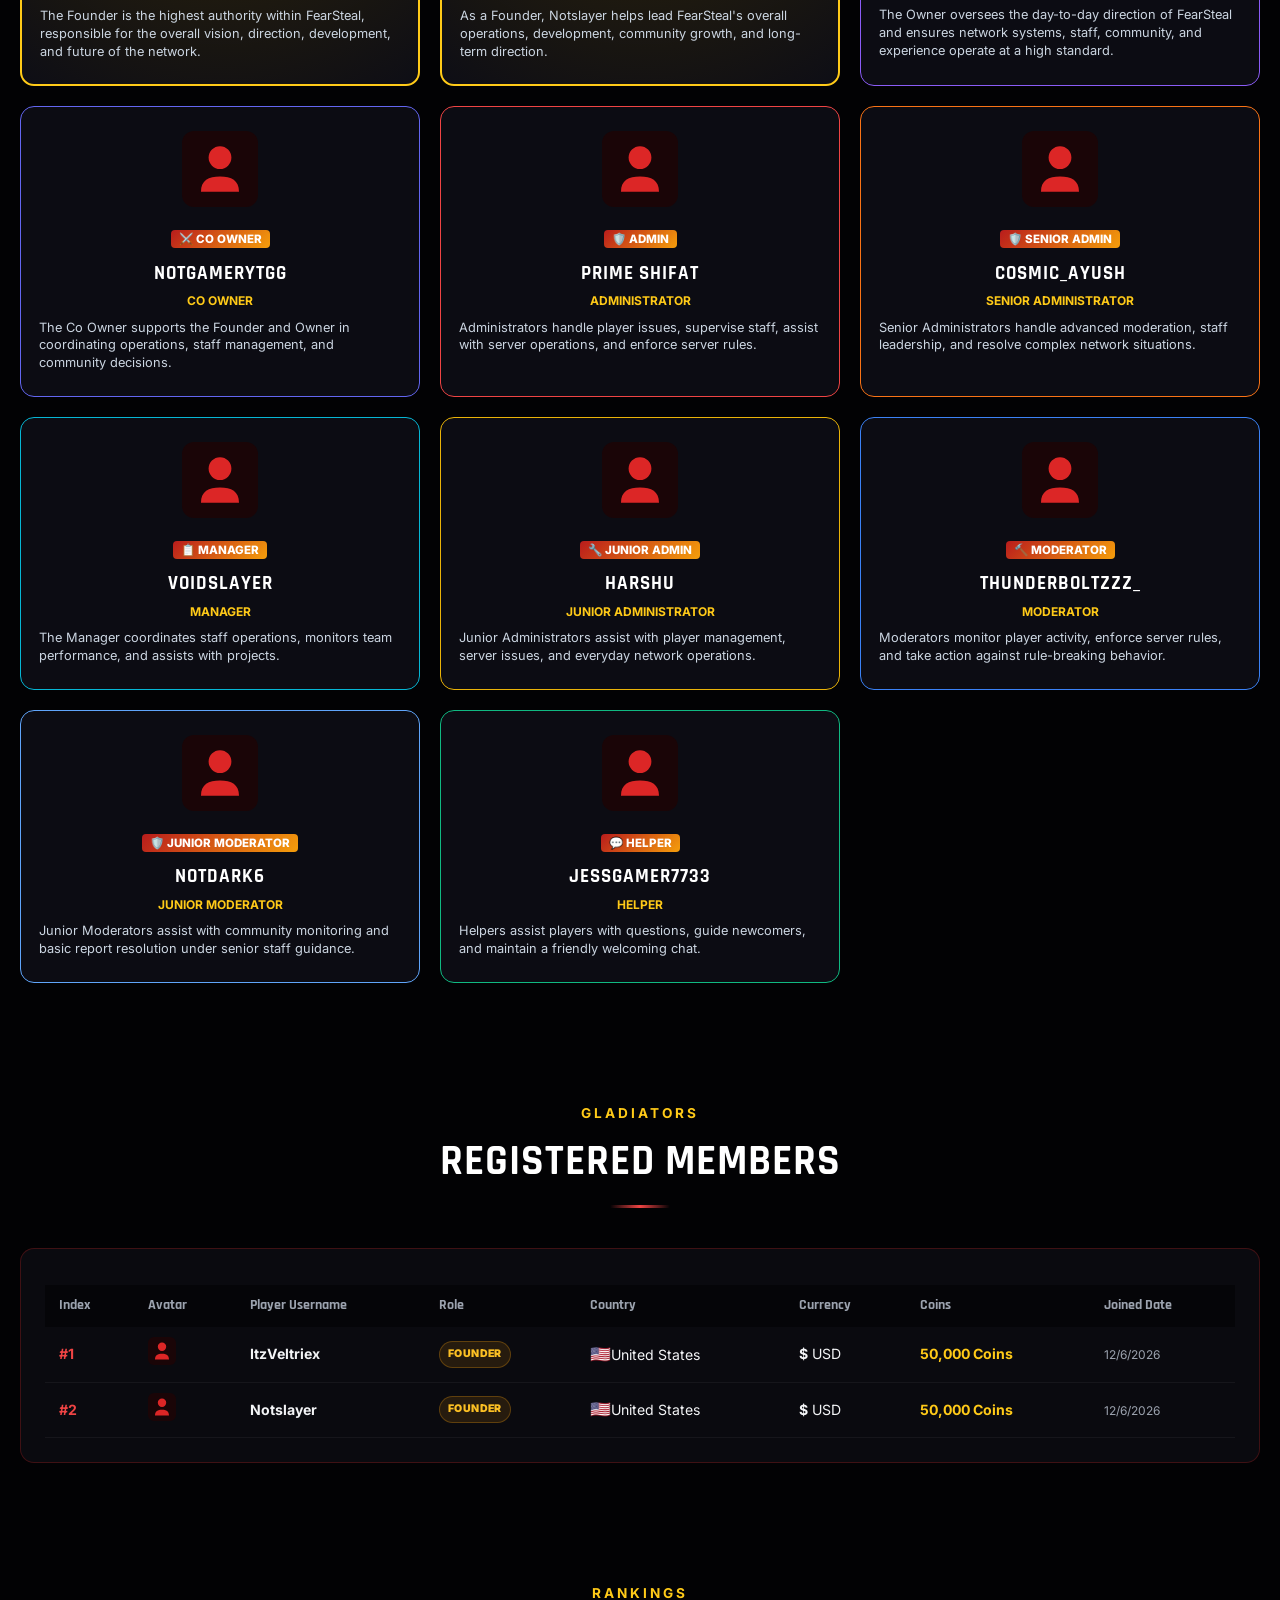
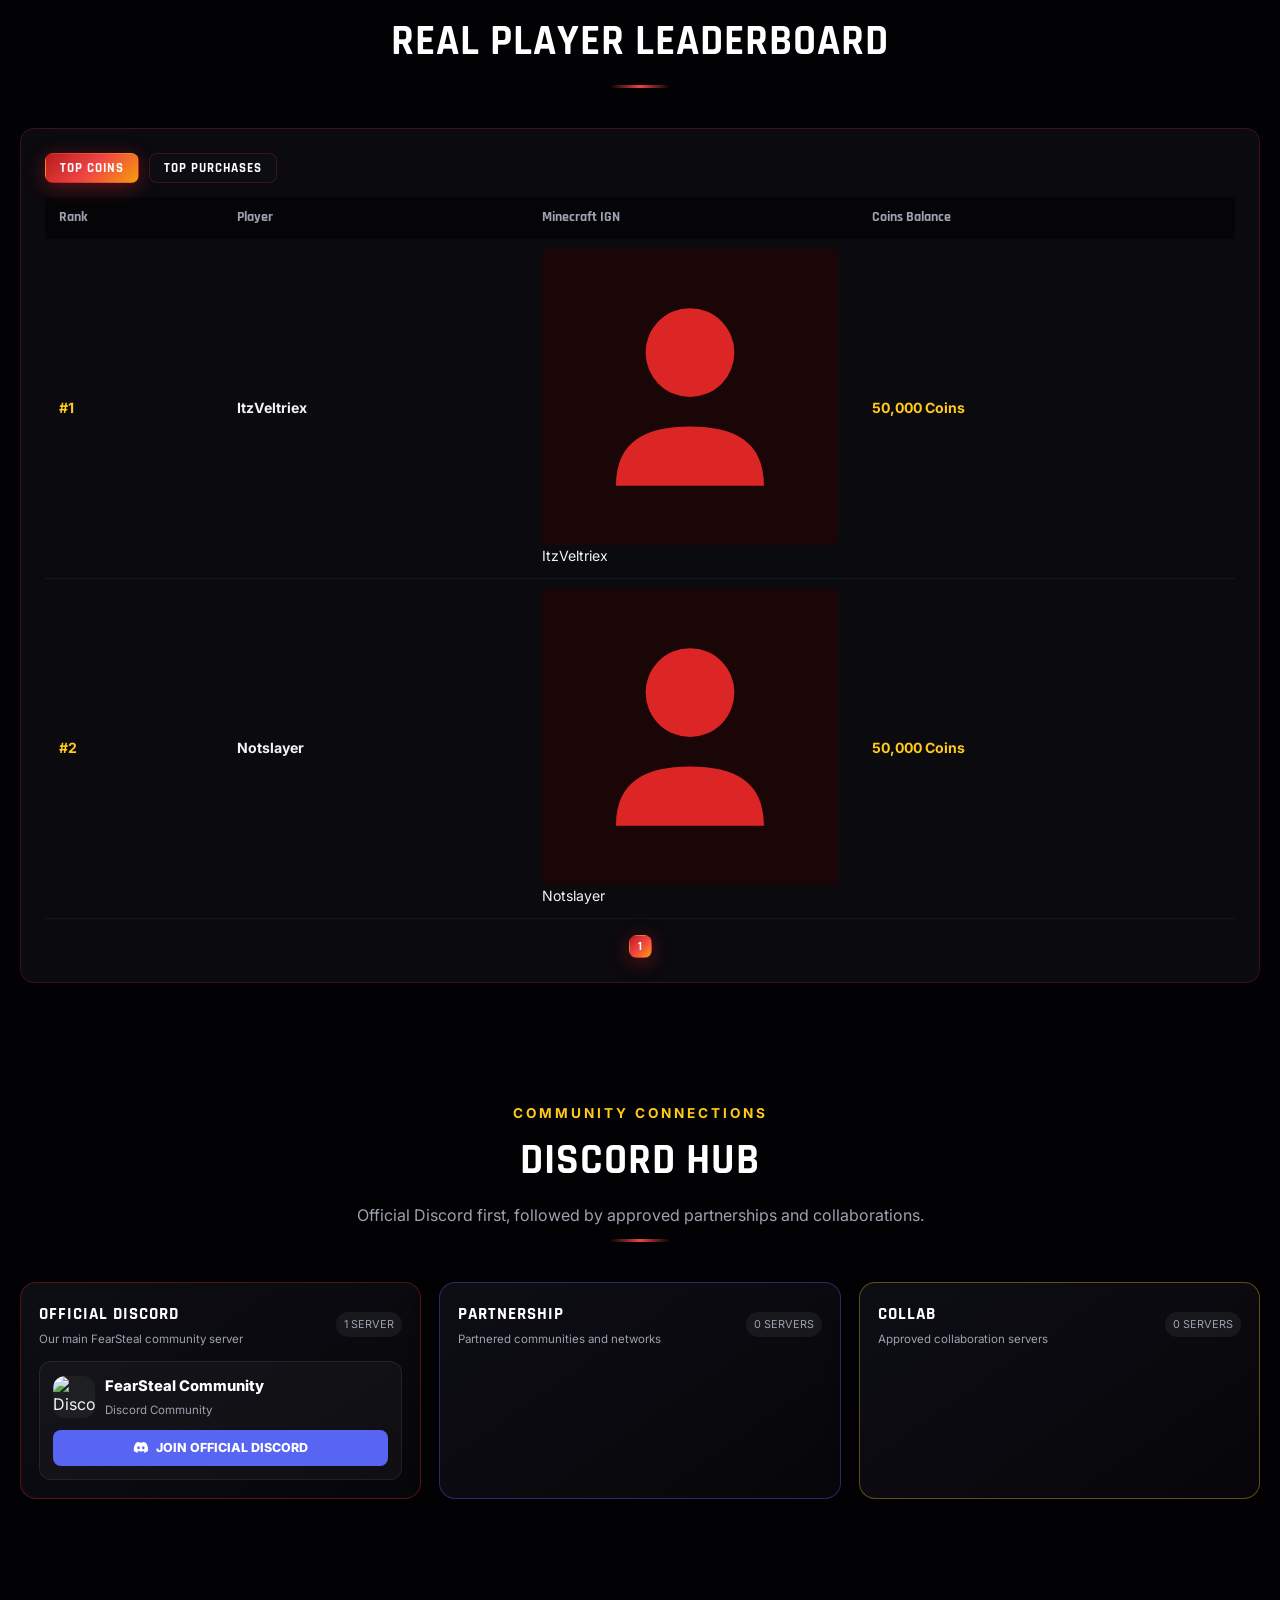
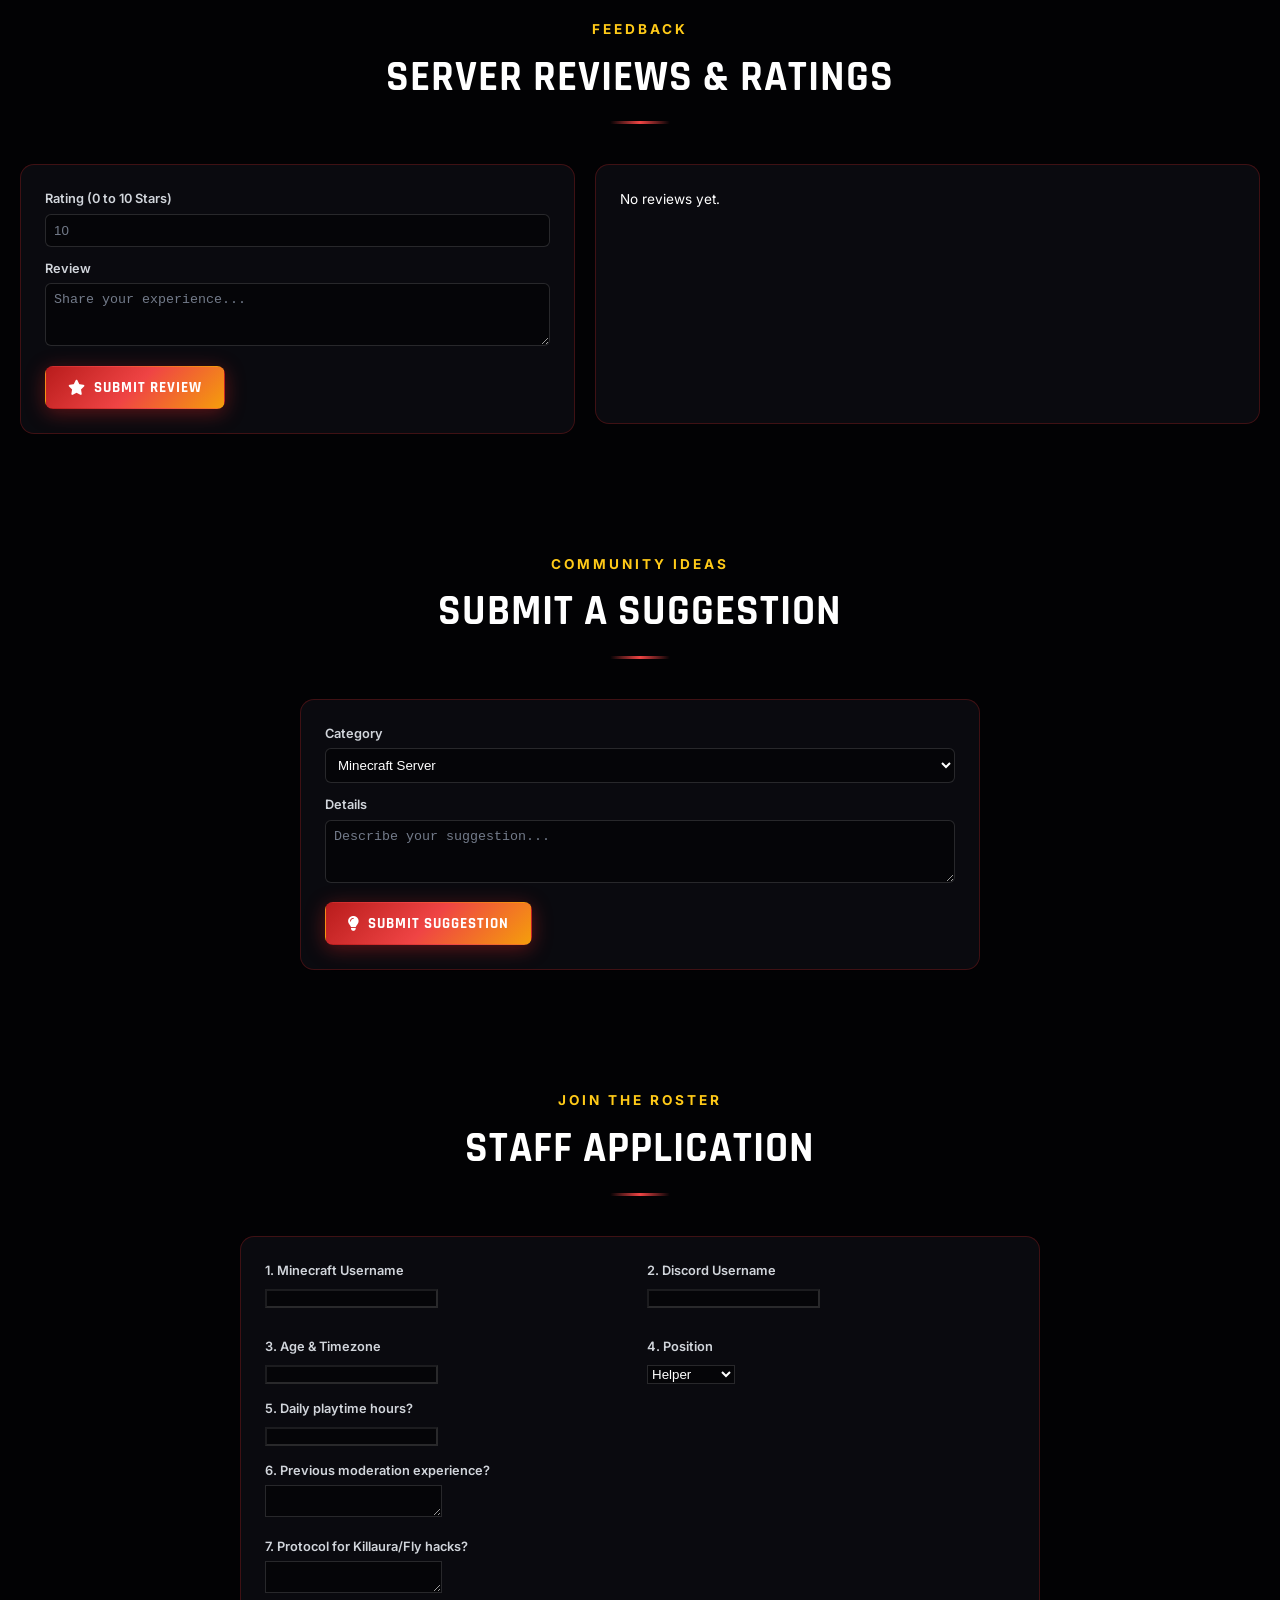
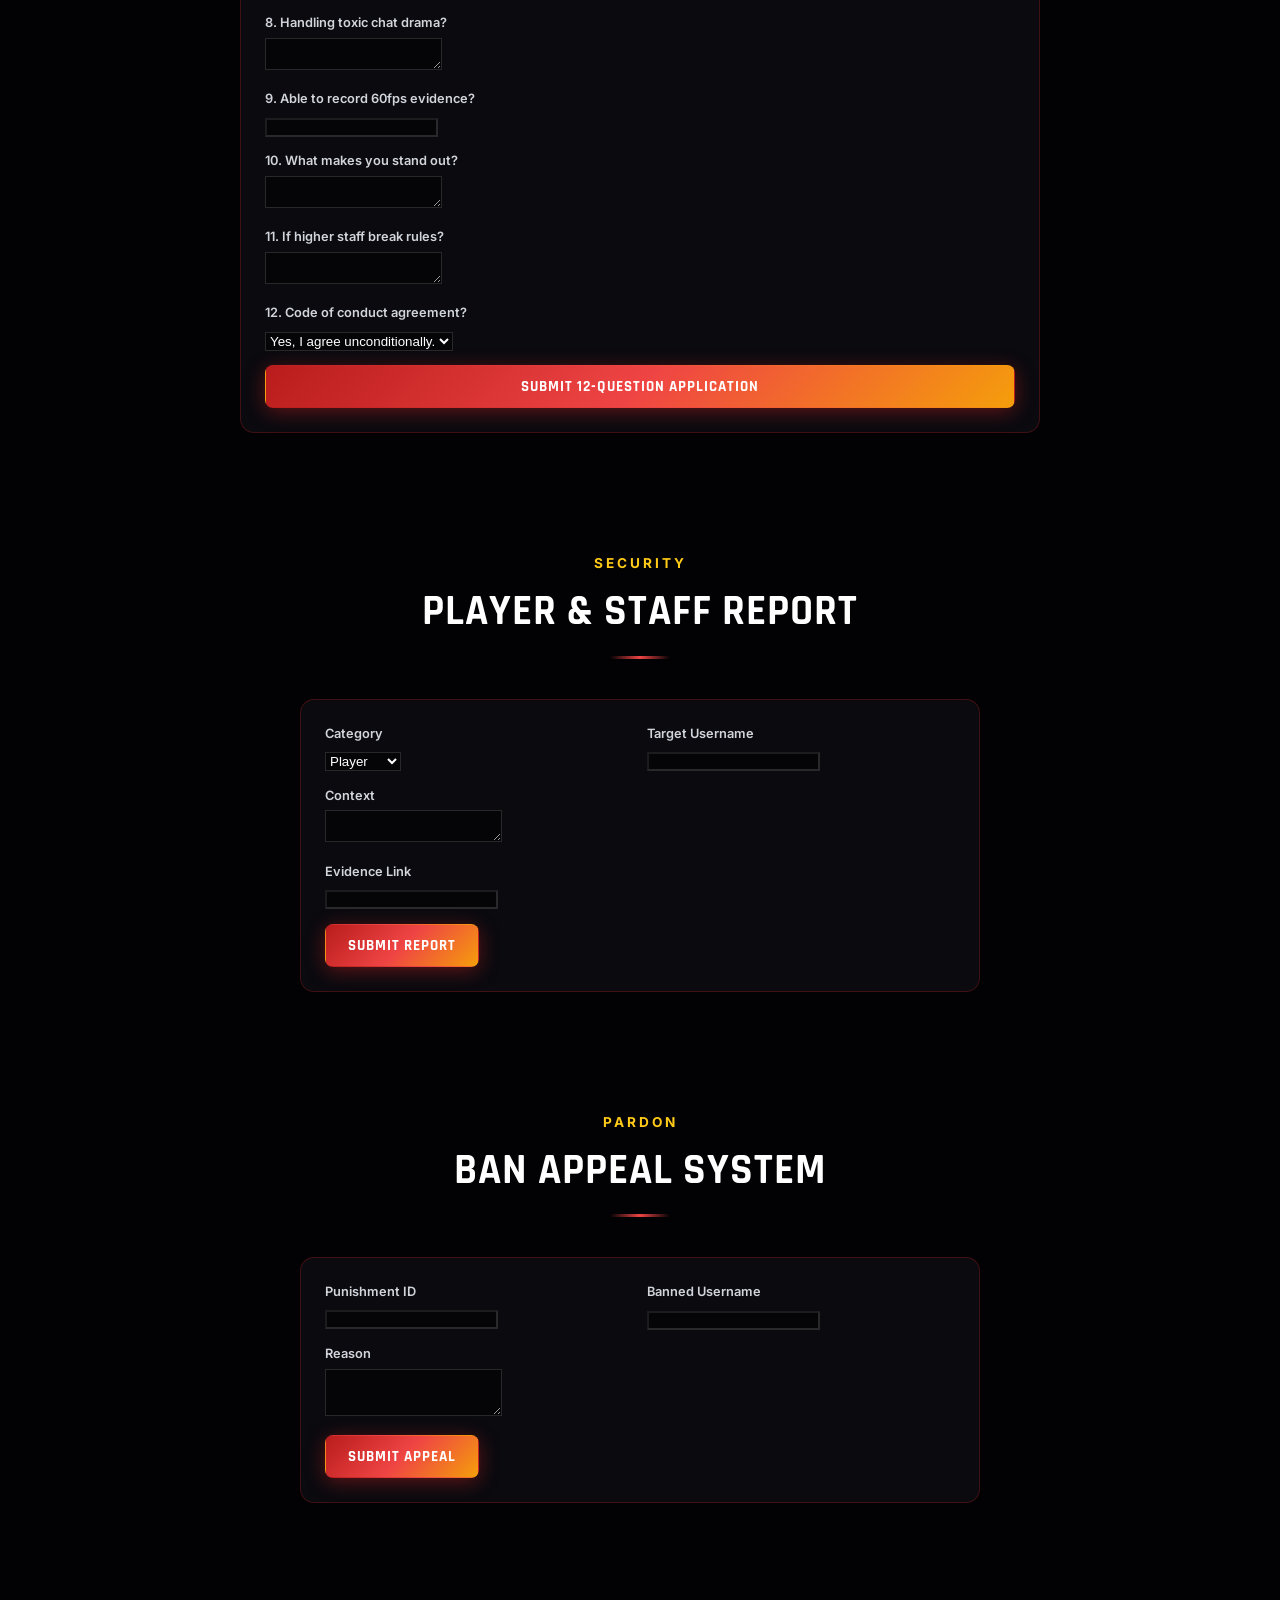
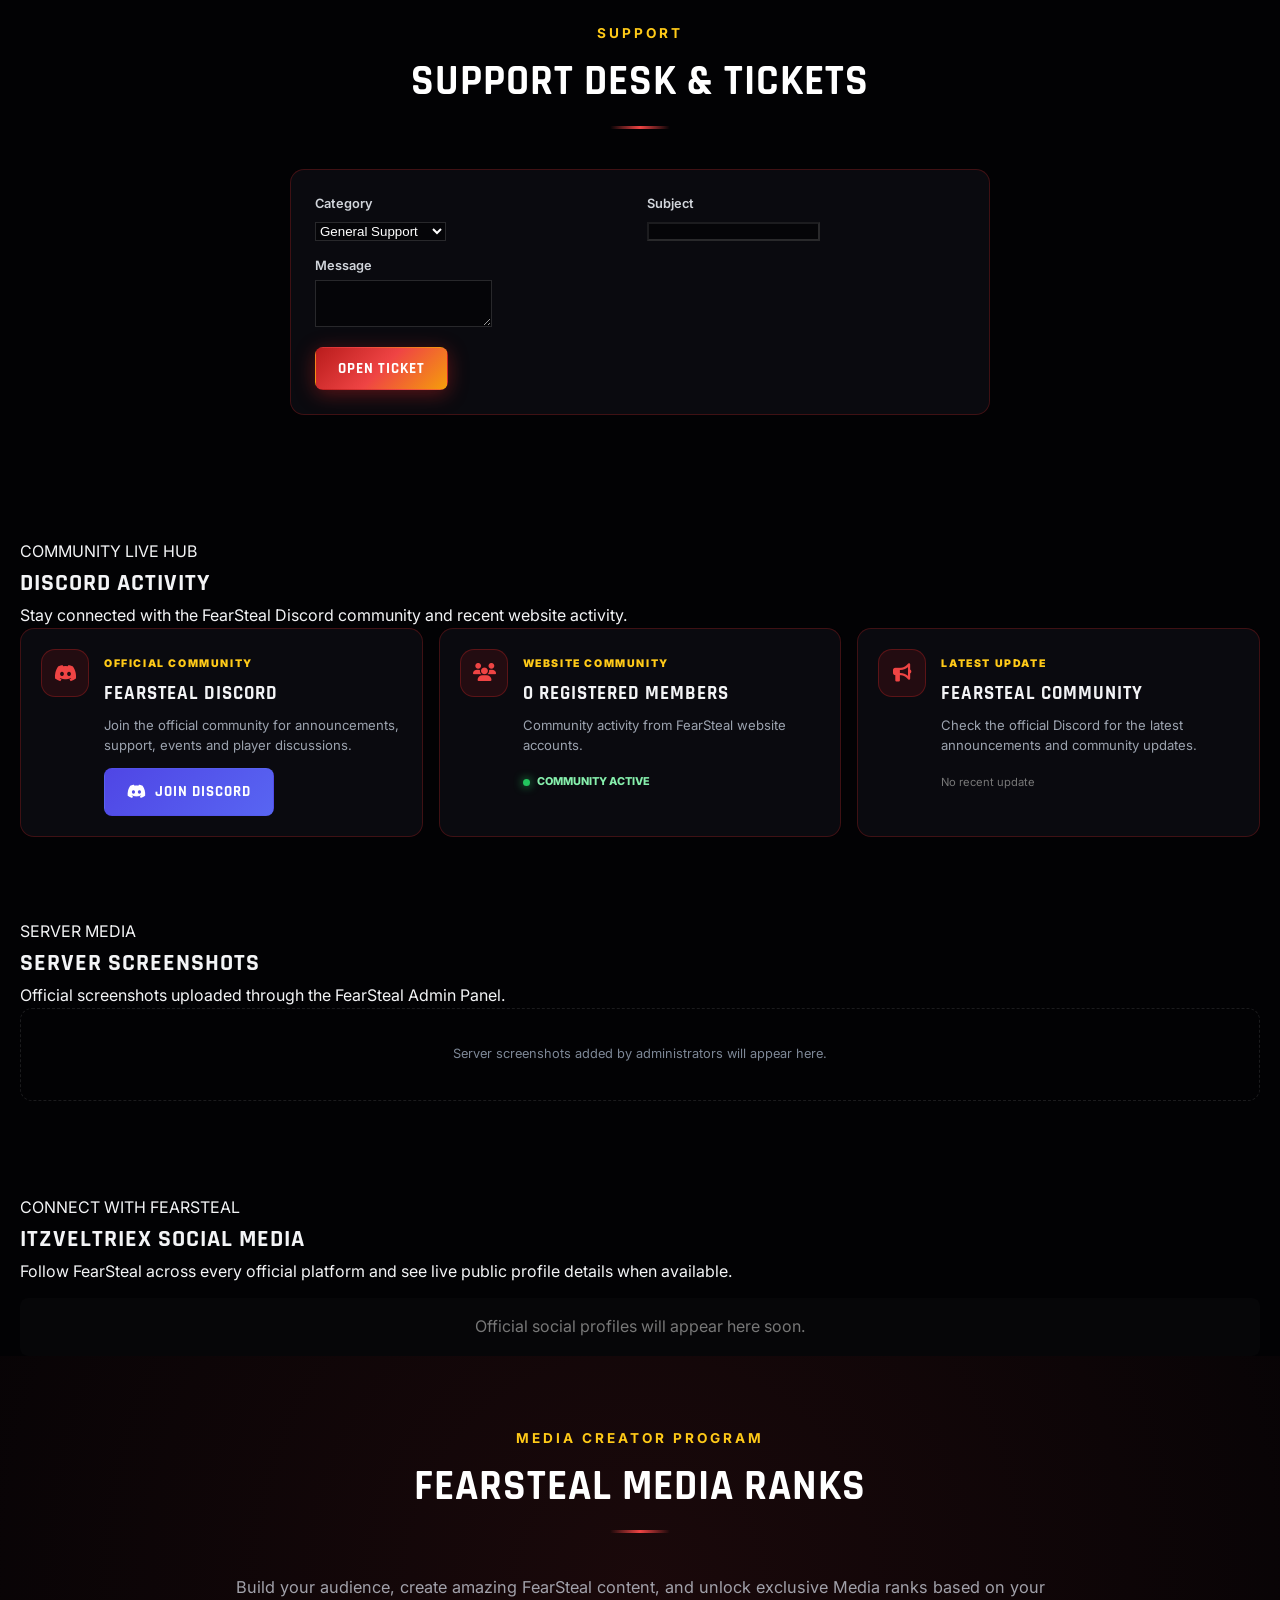
==== commit d483825e: "Update index.html" ====
--- a/index.html
+++ b/index.html
@@ -1,7 +1,7 @@
 <!DOCTYPE html><html lang="en"><head><meta charset="UTF-8" /><meta name="viewport" content="width=device-width, initial-scale=1.0" /><title>Home | FearSteal</title><meta name="description" content="FearSteal - The premier Minecraft LifeSteal network featuring competitive PvP, dynamic events, real-time live server tracking, custom ranks, and a vibrant community." /><meta name="theme-color" content="#dc2626" /><link rel="icon" type="image/png" sizes="96x96" href="[data-uri]" /><link rel="preconnect" href="https://fonts.googleapis.com" /><link rel="preconnect" href="https://fonts.gstatic.com" crossorigin /><link href="https://fonts.googleapis.com/css2?family=Cinzel:wght@700;800;900&family=Rajdhani:wght@500;600;700;800&family=Inter:wght@300;400;500;600;700&family=JetBrains+Mono:wght@400;600;700&display=swap" rel="stylesheet" /><link rel="stylesheet" href="https://cdnjs.cloudflare.com/ajax/libs/font-awesome/6.5.1/css/all.min.css" /><style>:root{--fs-shared-bg:url("[data-uri]")}:root{--bg-dark:#040407;--bg-surface:#0a0a0f;--bg-surface-elevated:#12121b;--bg-glass:rgba(14,14,22,0.88);--border-color:rgba(220,38,38,0.25);--border-subtle:rgba(220,38,38,0.22);--border-bright:rgba(239,68,68,0.65);--border-glow:rgba(239,68,68,0.6);--crimson:#dc2626;--crimson-glow:#ef4444;--crimson-bright:#ff3344;--gold-fs:#ffca18;--gold-deep:#e59005;--emerald-online:#10b981;--emerald-glow:#34d399;--amber-ping:#f59e0b;--red-offline:#ef4444;--text-main:#f3f4f6;--text-muted:#9ca3af;--text-dim:#6b7280;--discord-blurple:#5865F2;--discord-dark:#2b2d31;--discord-darker:#1e1f22;--font-display:'Rajdhani',sans-serif;--font-title:'Cinzel',serif;--font-body:'Inter',sans-serif;--font-mono:'JetBrains Mono',monospace;--radius:14px;--radius-md:12px;--radius-sm:8px;--transition:all 0.25s cubic-bezier(0.16,1,0.3,1);--rarity-common:#94a3b8;--rarity-rare:#3b82f6;--rarity-epic:#a855f7;--rarity-legendary:#f59e0b;--rarity-mythic:#ef4444;--rarity-fear:#dc2626}*{box-sizing:border-box;margin:0;padding:0;scroll-behavior:smooth}body{background-color:var(--bg-dark);color:var(--text-main);font-family:var(--font-body);overflow-x:hidden;line-height:1.6;background-image:radial-gradient(circle at 15% 20%,rgba(220,38,38,0.15) 0%,transparent 40%),radial-gradient(circle at 85% 75%,rgba(229,144,5,0.10) 0%,transparent 45%),linear-gradient(rgba(4,4,7,0.94),rgba(4,4,7,0.98)),url('data:image/svg+xml;utf8,<svg width="40" height="40" viewBox="0 0 40 40" xmlns="http://www.w3.org/2000/svg"><g fill="%23221313" fill-opacity="0.25"><path d="M0 0h20v20H0V0zm20 20h20v20H20V20z"/></g></svg>');background-attachment:fixed}::-webkit-scrollbar{width:8px}::-webkit-scrollbar-track{background:#040407}::-webkit-scrollbar-thumb{background:linear-gradient(180deg,#dc2626,#e59005);border-radius:4px}#particles-canvas{position:fixed;top:0;left:0;width:100vw;height:100vh;pointer-events:none;z-index:1}.smoke-layer{position:fixed;inset:0;pointer-events:none;z-index:2;background:radial-gradient(circle at 50% 30%,rgba(220,38,38,0.08),transparent 60%),radial-gradient(circle at 75% 70%,rgba(255,60,60,0.04),transparent 50%);filter:blur(40px);animation:smokeDrift 22s infinite alternate ease-in-out}@keyframes smokeDrift{0%{transform:scale(1) translate(0,0);opacity:0.6}50%{transform:scale(1.08) translate(-20px,15px);opacity:0.9}100%{transform:scale(1) translate(25px,-15px);opacity:0.7}}h1,h2,h3,h4,.font-display{font-family:var(--font-display);text-transform:uppercase;letter-spacing:1px}.crimson-text{color:var(--crimson-glow);text-shadow:0 0 16px rgba(239,68,68,0.5)}.gold-text{color:var(--gold-fs);text-shadow:0 0 16px rgba(255,202,24,0.5)}.brand-title,.hero-title-gradient{font-family:var(--font-display);font-weight:900;letter-spacing:2px;background:linear-gradient(180deg,#ffffff 15%,#fff176 55%,#ffca18 100%);-webkit-background-clip:text;-webkit-text-fill-color:transparent;filter:drop-shadow(0 0 20px rgba(255,202,24,0.35))}.container{max-width:1360px;margin:0 auto;padding:0 20px;position:relative;z-index:10}.fs-logo-img{display:inline-block;object-fit:contain;filter:drop-shadow(0 0 16px rgba(255,180,0,0.55));transition:transform 0.35s ease,filter 0.35s ease;user-select:none}.fs-logo-img:hover{transform:scale(1.06);filter:drop-shadow(0 0 26px rgba(255,60,60,0.8))}.btn{display:inline-flex;align-items:center;justify-content:center;gap:8px;font-family:var(--font-display);font-weight:800;font-size:0.95rem;text-transform:uppercase;letter-spacing:1px;padding:11px 22px;border-radius:8px;cursor:pointer;border:1px solid transparent;transition:var(--transition);text-decoration:none;position:relative;overflow:hidden}.btn:disabled{opacity:0.5;cursor:not-allowed}.btn-primary{background:linear-gradient(135deg,#b91c1c,#ef4444,#f59e0b);color:#fff;box-shadow:0 4px 20px rgba(220,38,38,0.4)}.btn-primary:hover:not(:disabled){transform:translateY(-2px);box-shadow:0 6px 28px rgba(239,68,68,0.6)}.btn-outline{background:rgba(14,14,20,0.85);color:#fff;border-color:var(--border-color)}.btn-outline:hover:not(:disabled){border-color:var(--crimson-glow);background:rgba(220,38,38,0.2)}.btn-gold{background:linear-gradient(135deg,#b45309,#f59e0b,#fbbf24);color:#000;font-weight:900}.btn-gold:hover:not(:disabled){transform:translateY(-2px);box-shadow:0 0 20px rgba(245,158,11,0.5)}.btn-discord{background:linear-gradient(135deg,#4f46e5,#5865F2);color:#fff}.glass-card{background:rgba(12,12,18,0.88);border:1px solid var(--border-color);backdrop-filter:blur(16px);border-radius:var(--radius);padding:24px;position:relative;transition:var(--transition)}.glass-card:hover{border-color:var(--border-bright);box-shadow:0 10px 30px rgba(220,38,38,0.2)}.section-title-wrap{text-align:center;margin-bottom:40px}.section-subtitle{font-size:0.85rem;font-weight:700;color:var(--gold-fs);letter-spacing:3px;text-transform:uppercase;display:block;margin-bottom:4px}.section-title{font-size:clamp(1.8rem,3.5vw,2.6rem);font-weight:800;color:#ffffff}.section-title-wrap::after{content:'';display:block;width:60px;height:3px;background:linear-gradient(90deg,transparent,var(--crimson-glow),transparent);margin:10px auto 0}#site-loader{position:fixed;inset:0;background:#020204;z-index:9999999;display:flex;flex-direction:column;align-items:center;justify-content:center;transition:opacity 0.4s ease,visibility 0.4s ease}#site-loader.fade-out{opacity:0 !important;visibility:hidden !important;pointer-events:none !important}.loader-ring-wrap{position:relative;width:130px;height:130px;display:flex;align-items:center;justify-content:center;margin-bottom:20px}.loader-spinning-ring{position:absolute;inset:0;border-radius:50%;border:3px solid transparent;border-top-color:var(--crimson);border-bottom-color:var(--gold-fs);animation:spinRing 1.4s linear infinite}.loader-spinning-ring-outer{position:absolute;inset:-10px;border-radius:50%;border:2px dashed rgba(239,68,68,0.4);animation:spinRingReverse 4s linear infinite}@keyframes spinRing{0%{transform:rotate(0deg)}100%{transform:rotate(360deg)}}@keyframes spinRingReverse{0%{transform:rotate(360deg)}100%{transform:rotate(0deg)}}.loader-bar-bg{width:260px;height:6px;background:rgba(255,255,255,0.08);border-radius:10px;overflow:hidden;margin-bottom:10px;border:1px solid rgba(220,38,38,0.3)}.loader-bar-fill{height:100%;width:0%;background:linear-gradient(90deg,#dc2626,#f59e0b,#ef4444);transition:width 0.08s linear}#auth-overlay{position:fixed;inset:0;background-image:linear-gradient(rgba(3,5,10,0.34),rgba(3,5,10,0.68)),var(--fs-shared-bg);background-size:cover;background-position:center;background-attachment:fixed;background-color:#020204;backdrop-filter:blur(28px);z-index:99999;display:flex;align-items:center;justify-content:center;padding:20px;transition:opacity 0.4s ease,visibility 0.4s}#auth-overlay.hidden{opacity:0;visibility:hidden;pointer-events:none}#auth-overlay{background-position:center;background-size:cover;background-repeat:no-repeat;background-color:#050507}.auth-card{width:100%;max-width:540px;background:linear-gradient(180deg,rgba(8,10,18,.86),rgba(8,8,14,.94));border:1px solid var(--border-bright);border-radius:20px;padding:28px;box-shadow:0 20px 80px rgba(0,0,0,0.9),0 0 50px rgba(220,38,38,0.35);max-height:90vh;overflow-y:auto;position:relative}.auth-tabs{display:flex;background:rgba(0,0,0,0.5);border-radius:8px;padding:4px;margin-bottom:18px;gap:4px;flex-wrap:wrap}.auth-tab-btn{flex:1;padding:9px;background:transparent;border:none;color:var(--text-muted);font-family:var(--font-display);font-weight:800;font-size:0.85rem;cursor:pointer;border-radius:6px;transition:var(--transition);min-width:90px;text-align:center}.auth-tab-btn.active{background:linear-gradient(135deg,#b91c1c,#ef4444);color:#fff}.auth-tab-btn.admin-tab{border:1px dashed var(--gold-fs);color:var(--gold-fs)}.auth-form-group{margin-bottom:12px;text-align:left}.auth-form-group label{display:block;font-size:0.8rem;font-weight:600;color:#d1d5db;margin-bottom:4px}.auth-input-wrap{position:relative}.auth-input-wrap i.input-icon{position:absolute;left:14px;top:50%;transform:translateY(-50%);color:#6b7280}.auth-input-wrap input,.auth-input-wrap select,.auth-input-wrap textarea{width:100%;background:rgba(8,8,12,0.9);border:1px solid rgba(255,255,255,0.12);border-radius:8px;padding:10px 40px 10px 40px;color:#fff;font-size:0.9rem;outline:none;font-family:var(--font-body)}.toggle-password{position:absolute;right:14px;top:50%;transform:translateY(-50%);color:#6b7280;cursor:pointer}.strength-bar-bg{height:5px;background:rgba(255,255,255,0.08);border-radius:3px;overflow:hidden;margin-top:5px}.strength-bar-fill{height:100%;width:0%;transition:width 0.3s ease}.auth-info-notice{background:linear-gradient(145deg,rgba(220,38,38,.10),rgba(255,202,24,.05));border:1px solid rgba(239,68,68,.42);padding:13px;border-radius:10px;font-size:.79rem;color:#e5e7eb;margin-bottom:14px;box-shadow:0 0 20px rgba(220,38,38,.06)}.auth-info-notice .notice-title{color:#ffca18;font-weight:900;letter-spacing:1px;margin-bottom:8px}.auth-info-notice .notice-intro{color:#d1d5db;margin-bottom:9px;line-height:1.45}.auth-info-notice .notice-step{display:flex;gap:8px;align-items:flex-start;margin:6px 0}.auth-info-notice .notice-step span{flex:0 0 auto;color:#fff;background:#dc2626;border-radius:5px;padding:2px 6px;font-size:.65rem;font-weight:900;letter-spacing:.5px}.auth-info-notice .notice-step p{margin:0;color:#fecaca;line-height:1.4}.auth-info-notice .notice-author{margin-top:9px;padding-top:8px;border-top:1px dashed rgba(255,255,255,.15);color:#ffca18;line-height:1.4}.auth-info-notice .notice-author b{color:#fff}#active-announcement-banner{display:none;background:linear-gradient(90deg,#7f1d1d,#dc2626,#b45309);color:#fff;padding:10px 20px;font-weight:700;font-size:0.88rem;position:sticky;top:0;z-index:1001}.announcement-flex{display:flex;justify-content:space-between;align-items:center;max-width:1360px;margin:0 auto}.announcement-time-badge{background:rgba(0,0,0,0.35);padding:2px 8px;border-radius:4px;font-size:0.75rem;color:var(--gold-fs)}.top-bar{background:rgba(4,4,6,0.95);border-bottom:1px solid rgba(255,255,255,0.05);font-size:0.82rem;padding:6px 0}.top-bar-inner{display:flex;justify-content:space-between;align-items:center}header.main-nav-wrapper{position:sticky;top:0;z-index:1000;background:rgba(8,8,12,0.95);backdrop-filter:blur(18px);border-bottom:1px solid var(--border-color)}.nav-inner{display:flex;align-items:center;justify-content:space-between;padding:10px 0;gap:10px}.nav-links-list{display:flex;list-style:none;align-items:center;gap:4px;flex-wrap:wrap}.nav-item a{color:#d1d5db;text-decoration:none;font-family:var(--font-display);font-size:0.86rem;font-weight:700;padding:6px 8px;border-radius:6px;display:flex;align-items:center;gap:5px;transition:var(--transition)}.nav-item a:hover{color:#fff;background:rgba(220,38,38,0.2)}.mobile-hamburger-btn{display:none;background:transparent;border:1px solid rgba(255,255,255,0.15);color:#fff;padding:6px 12px;border-radius:6px;cursor:pointer;font-size:1rem}.account-menu-container{position:relative}.account-avatar-btn{display:flex;align-items:center;gap:8px;background:rgba(255,255,255,0.06);border:1px solid rgba(255,255,255,0.12);padding:5px 12px;border-radius:30px;cursor:pointer;color:#fff;font-family:var(--font-display);font-weight:700;font-size:0.85rem}.account-avatar-btn img{width:26px;height:26px;border-radius:4px}.account-dropdown-menu{position:absolute;right:0;top:calc(100%+8px);width:240px;background:#0e0e16;border:1px solid var(--border-bright);border-radius:12px;box-shadow:0 15px 40px rgba(0,0,0,0.85);display:none;flex-direction:column;overflow:hidden;z-index:10002}.account-dropdown-menu.open{display:flex}.dropdown-item{padding:10px 16px;color:#d1d5db;text-decoration:none;font-size:0.85rem;display:flex;align-items:center;gap:10px;font-weight:600;cursor:pointer;background:transparent;border:none;width:100%;text-align:left}.dropdown-item:hover{background:rgba(220,38,38,0.2);color:#fff}.badge-admin{background:linear-gradient(135deg,#b91c1c,#f59e0b);color:#fff;padding:2px 8px;border-radius:4px;font-size:0.72rem;font-weight:800}.badge-staff{background:#2563eb;color:#fff;padding:2px 8px;border-radius:4px;font-size:0.72rem;font-weight:800}.dashboard-modal-overlay{position:fixed;inset:0;background:rgba(3,3,6,0.96);backdrop-filter:blur(24px);z-index:10005;display:none;align-items:center;justify-content:center;padding:20px}.dashboard-modal-overlay.open{display:flex}.dash-box{width:100%;max-width:1050px;max-height:90vh;overflow-y:auto;background:#0d0d14;border:2px solid var(--crimson);border-radius:16px;padding:26px}.dash-tabs{display:flex;gap:8px;border-bottom:1px solid rgba(255,255,255,0.1);padding-bottom:12px;margin-bottom:18px;flex-wrap:wrap}.dash-tab-btn{background:rgba(255,255,255,0.05);border:1px solid rgba(255,255,255,0.1);color:#9ca3af;padding:8px 14px;border-radius:6px;font-family:var(--font-display);font-weight:700;cursor:pointer}.dash-tab-btn.active{background:var(--crimson);color:#fff;border-color:var(--crimson-glow)}.dash-pane{display:none}.dash-pane.active{display:block}table.custom-table{width:100%;border-collapse:collapse;text-align:left;margin-top:12px}table.custom-table th{background:rgba(5,5,8,0.85);font-family:var(--font-display);font-size:0.85rem;color:var(--text-muted);padding:10px 14px}table.custom-table td{padding:10px 14px;border-bottom:1px solid rgba(255,255,255,0.05);font-size:0.88rem}.form-grid-2{display:grid;grid-template-columns:1fr 1fr;gap:14px}@media (max-width:992px){.form-grid-2{grid-template-columns:1fr}.mobile-hamburger-btn{display:inline-block}.nav-links-list{display:none;position:absolute;top:100%;left:0;right:0;background:#09090e;flex-direction:column;padding:15px;border-bottom:1px solid var(--border-color)}.nav-links-list.open{display:flex}}.hero-section{isolation:isolate;overflow:hidden;background:#03070d}.hero-section::before{content:"";position:absolute;inset:0;z-index:-2;background-image:url("[data-uri]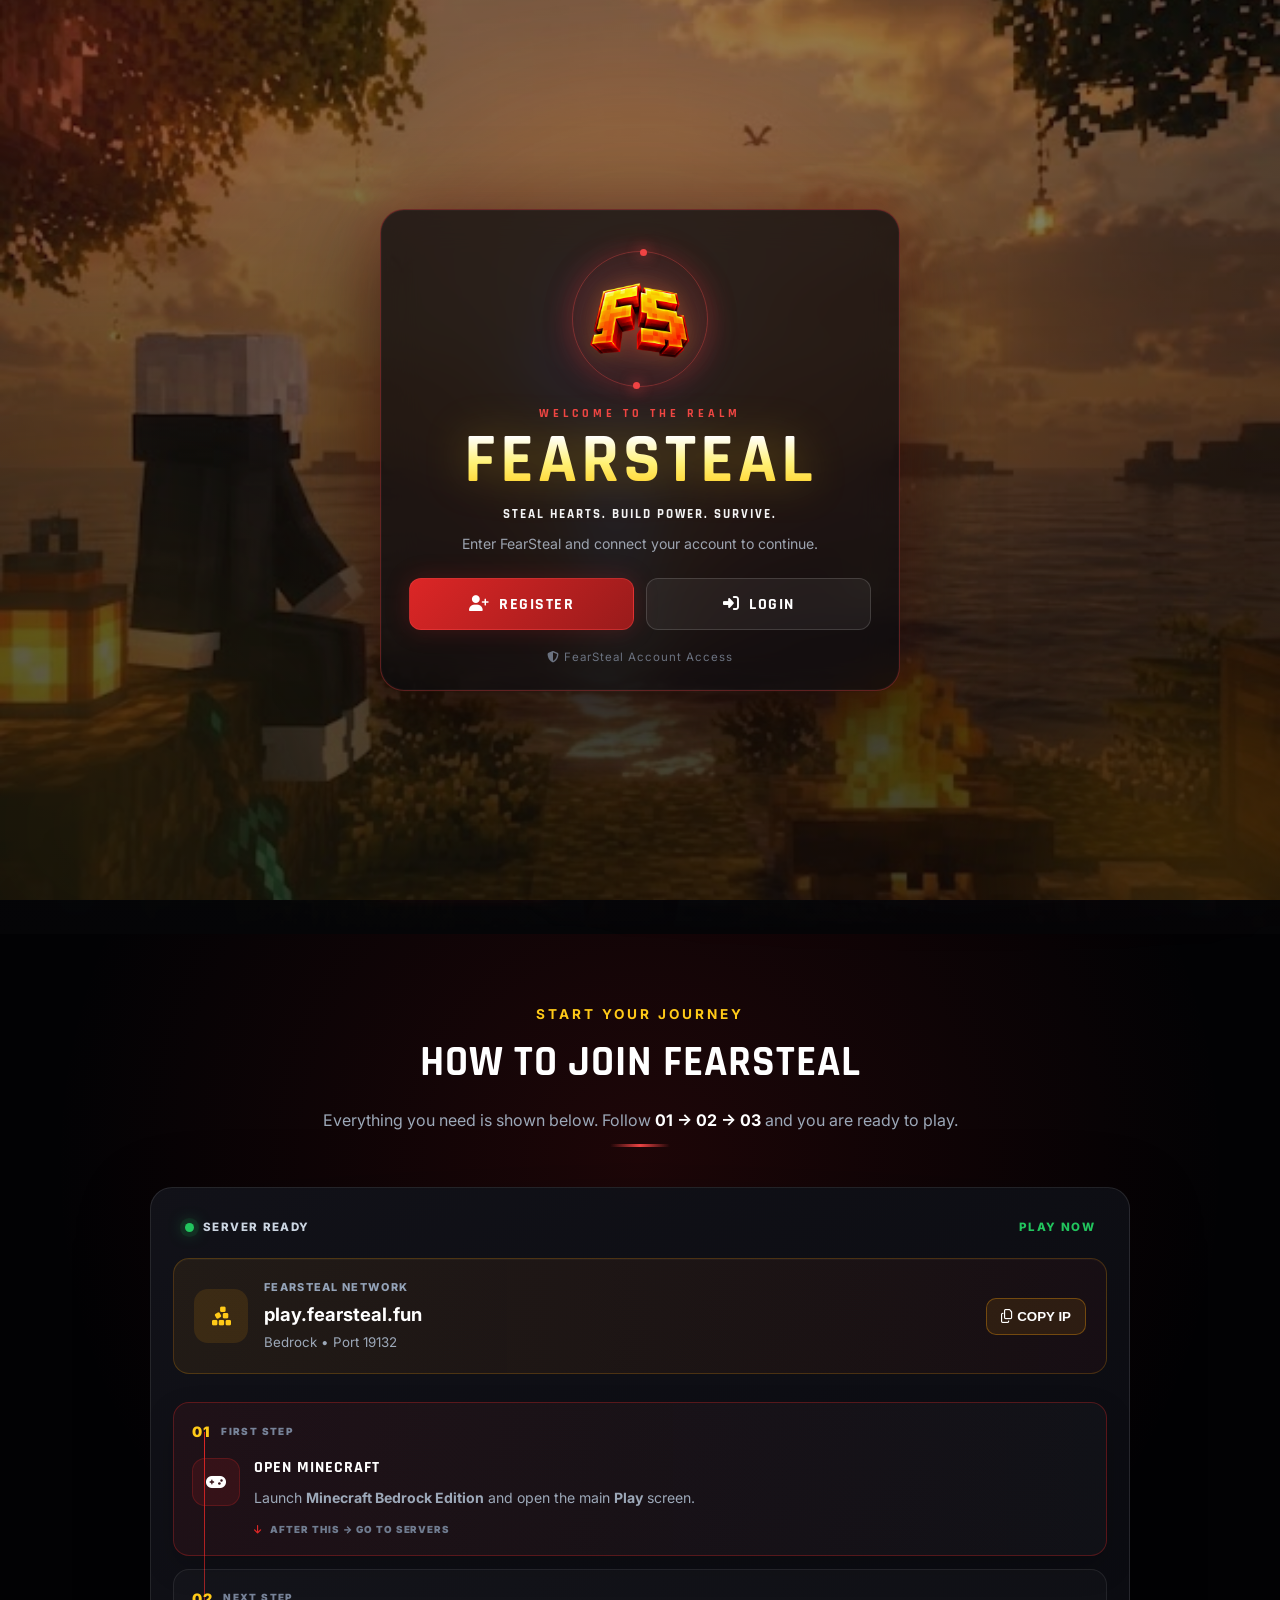
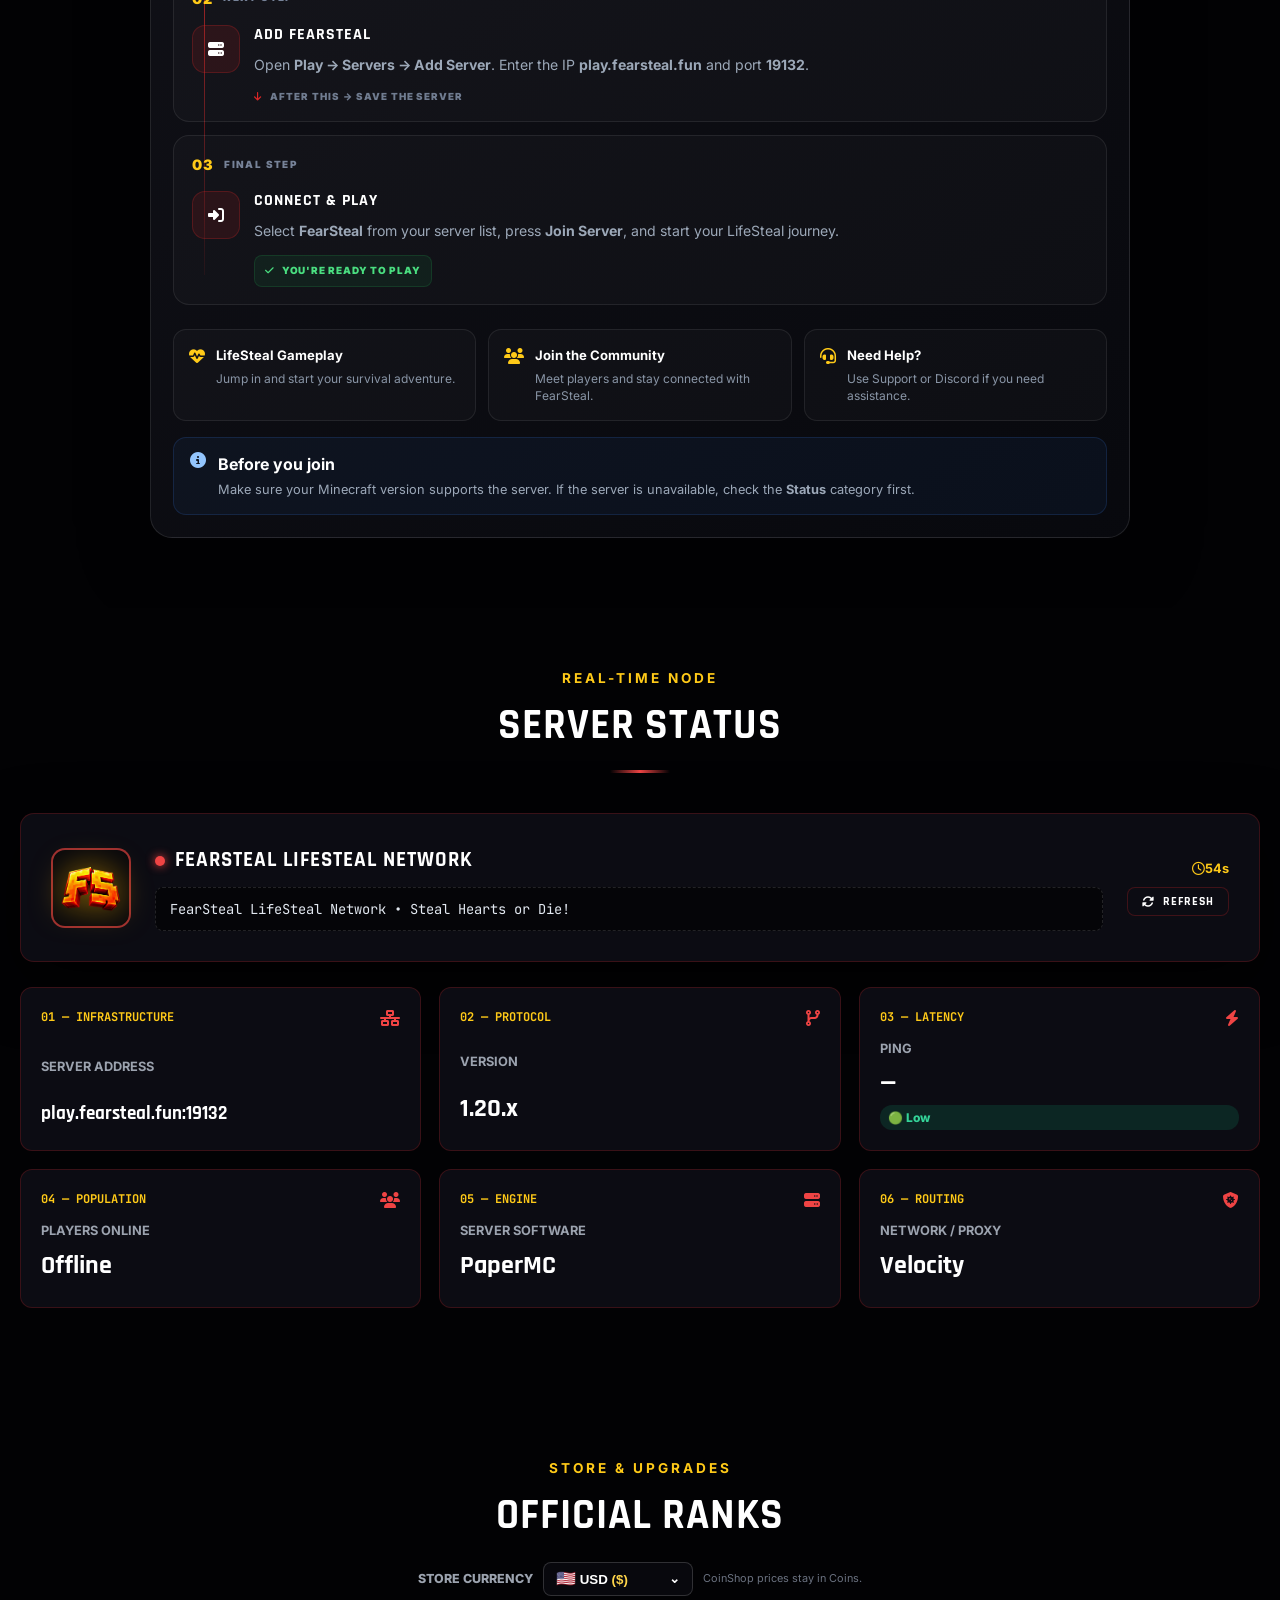
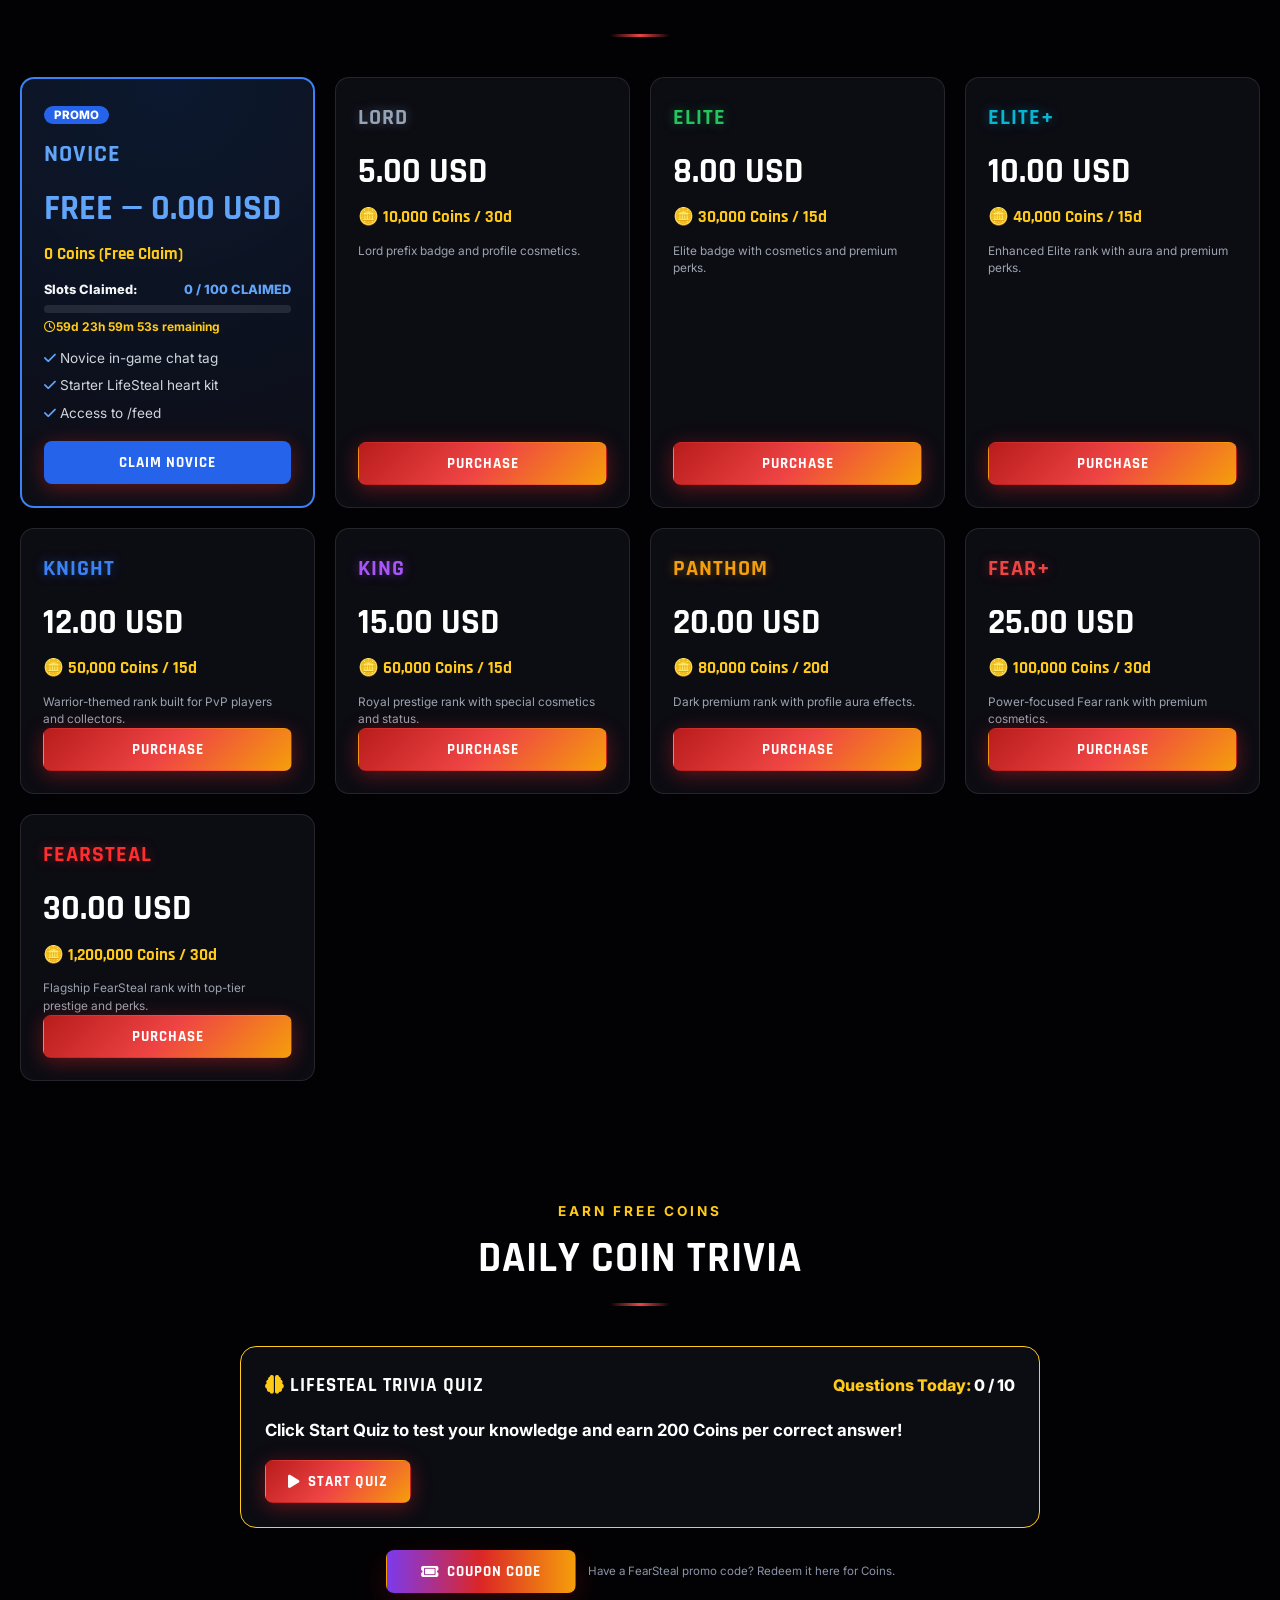
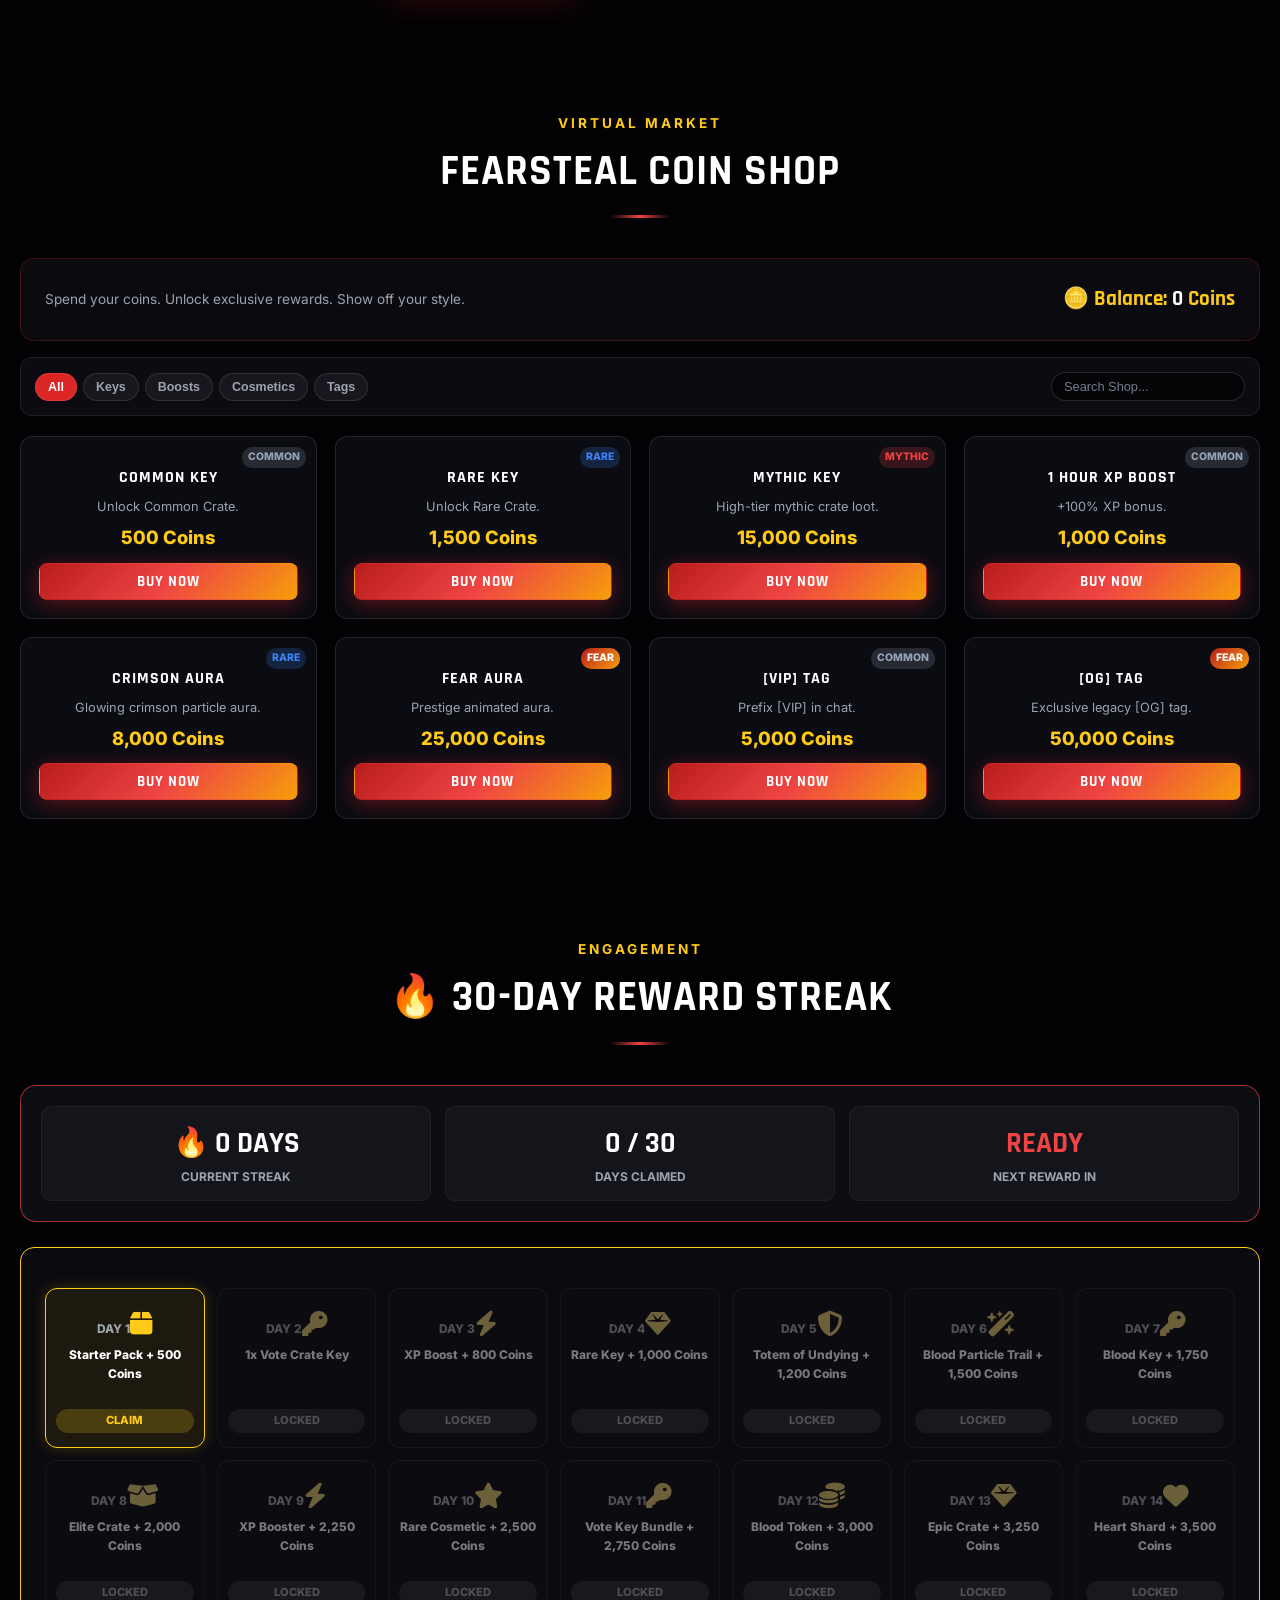
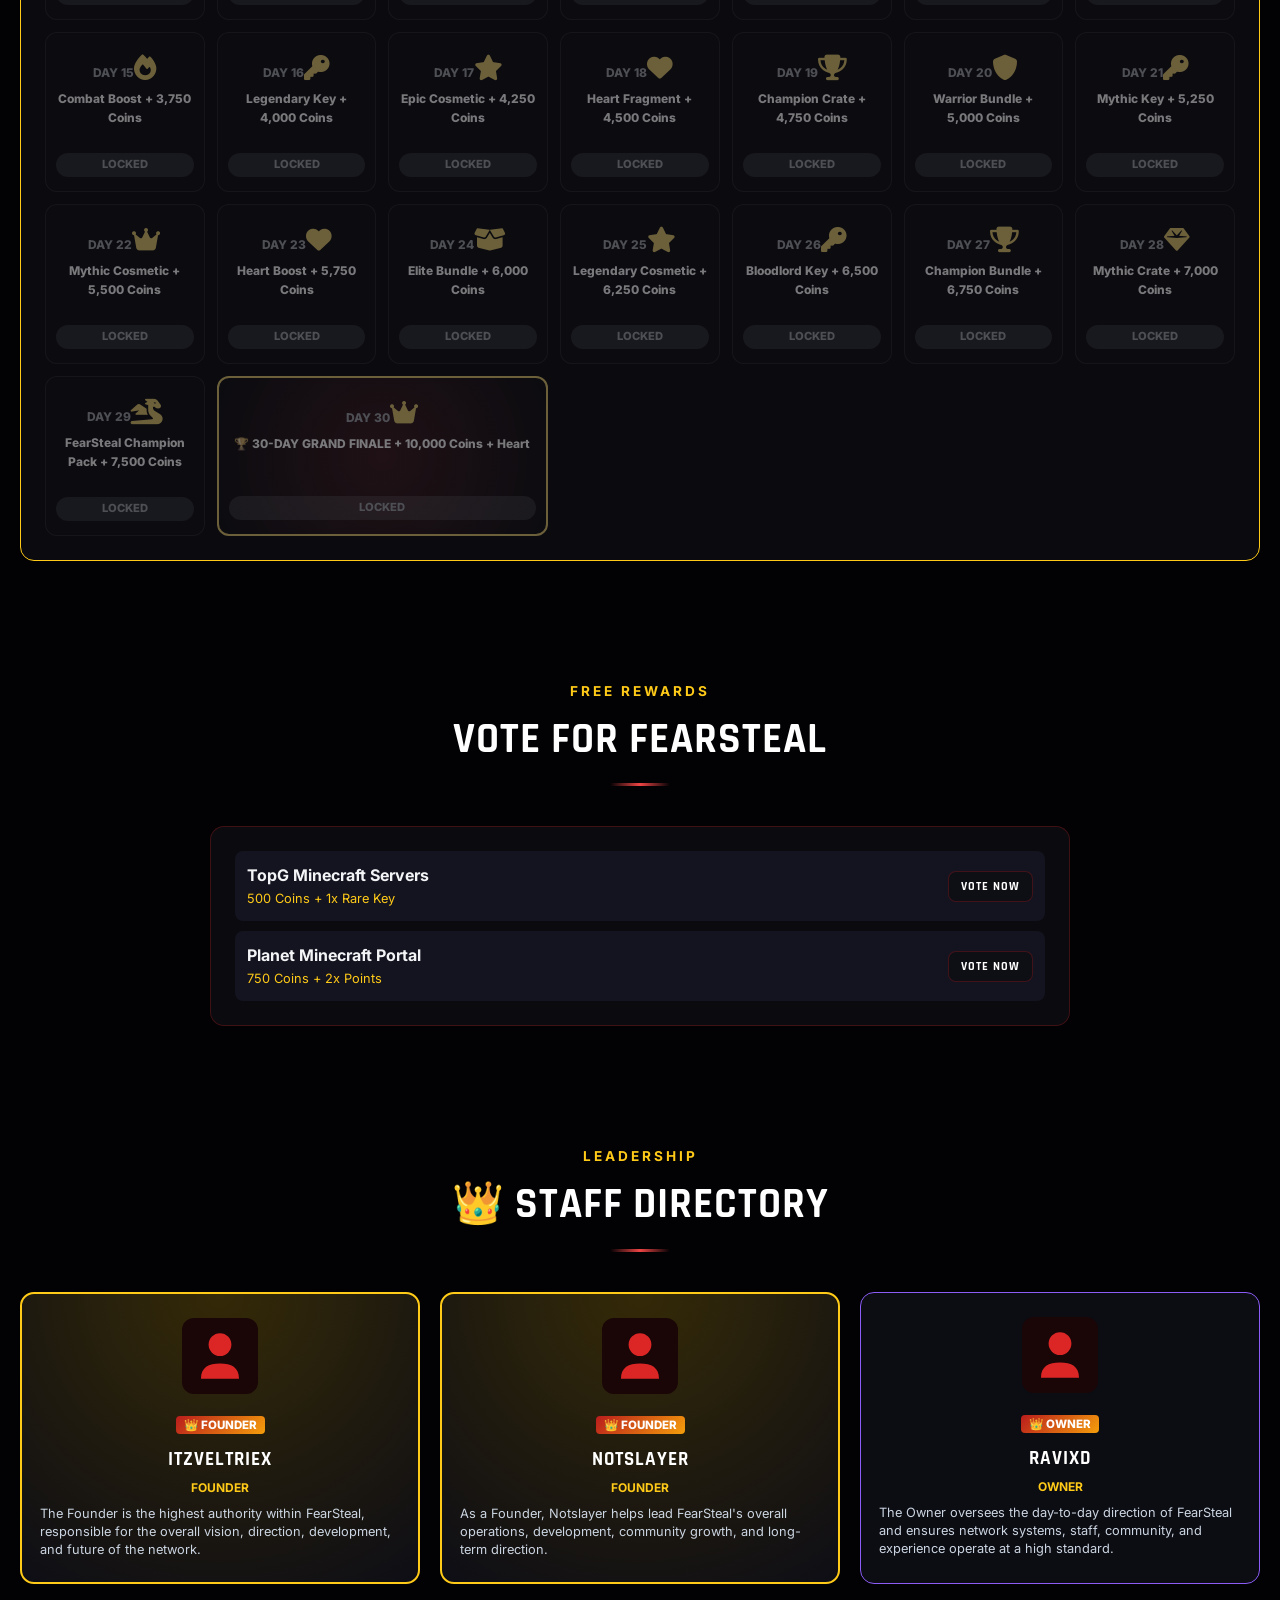
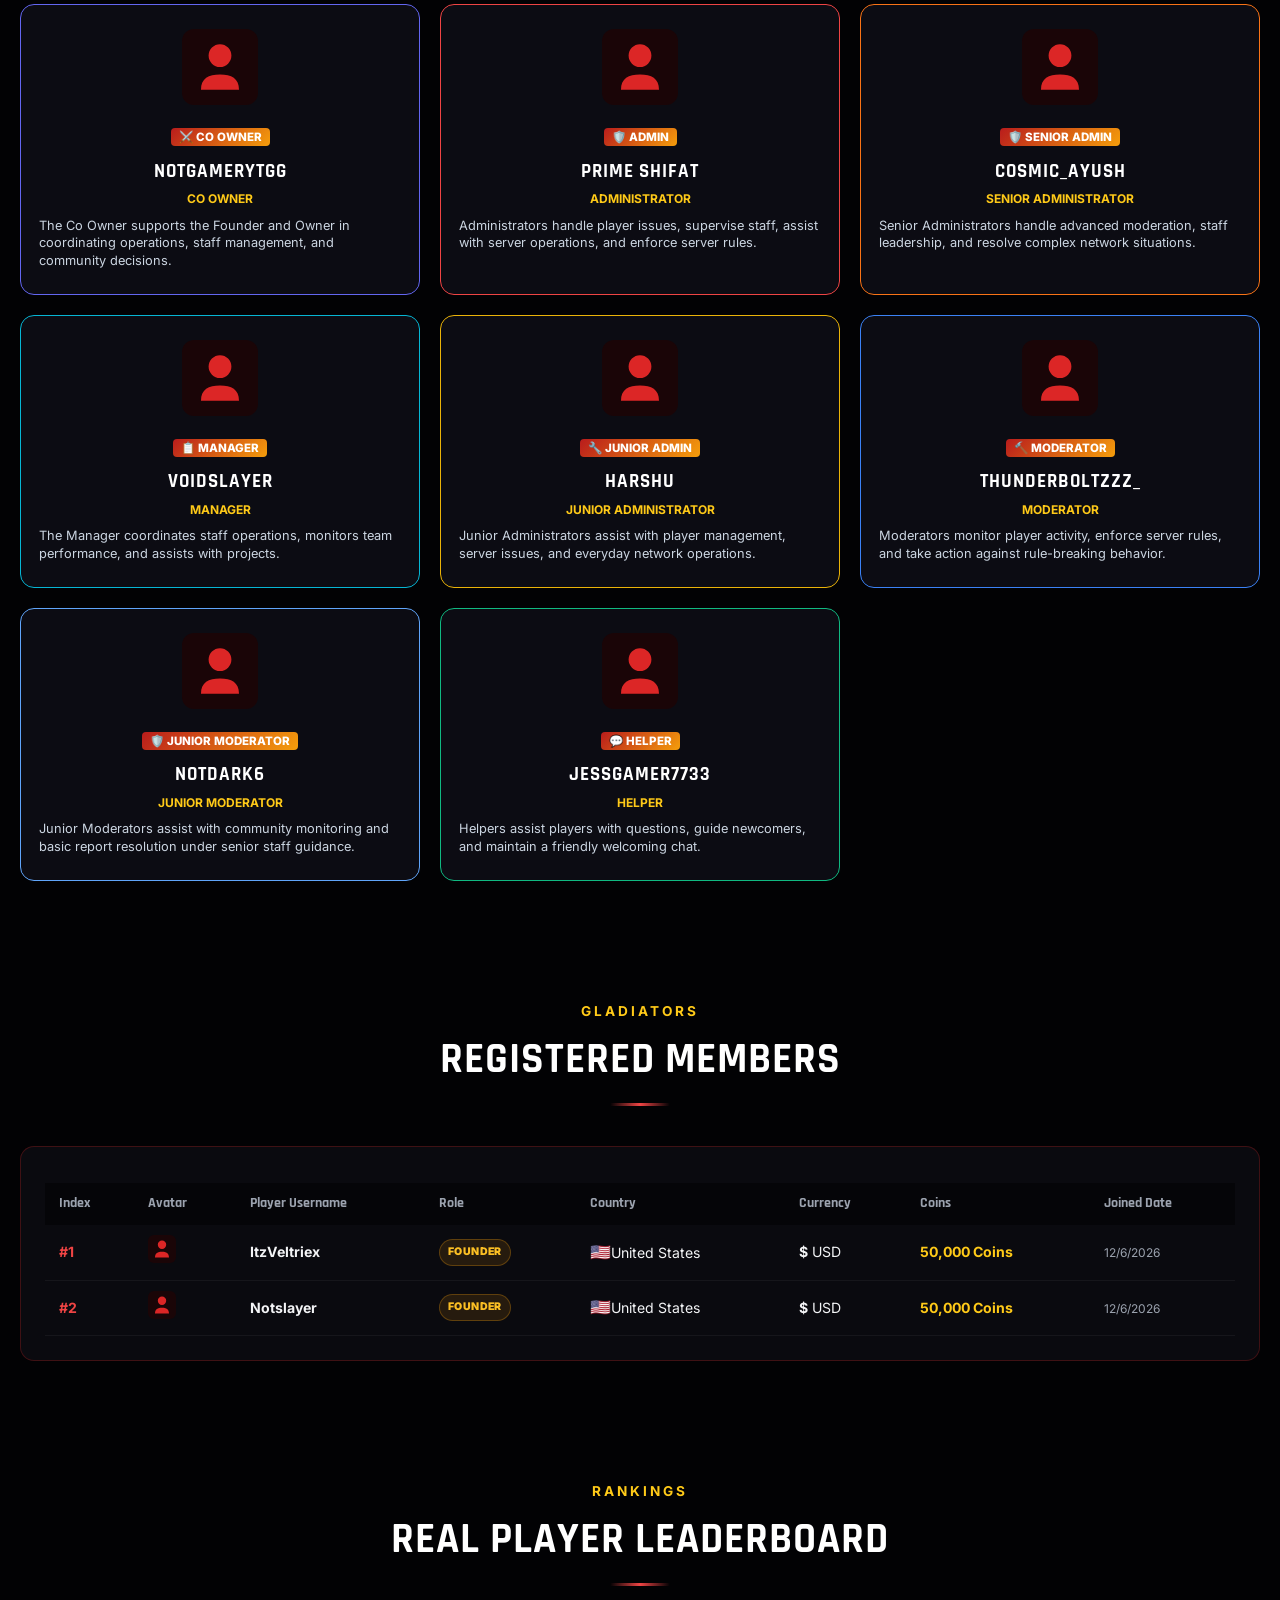
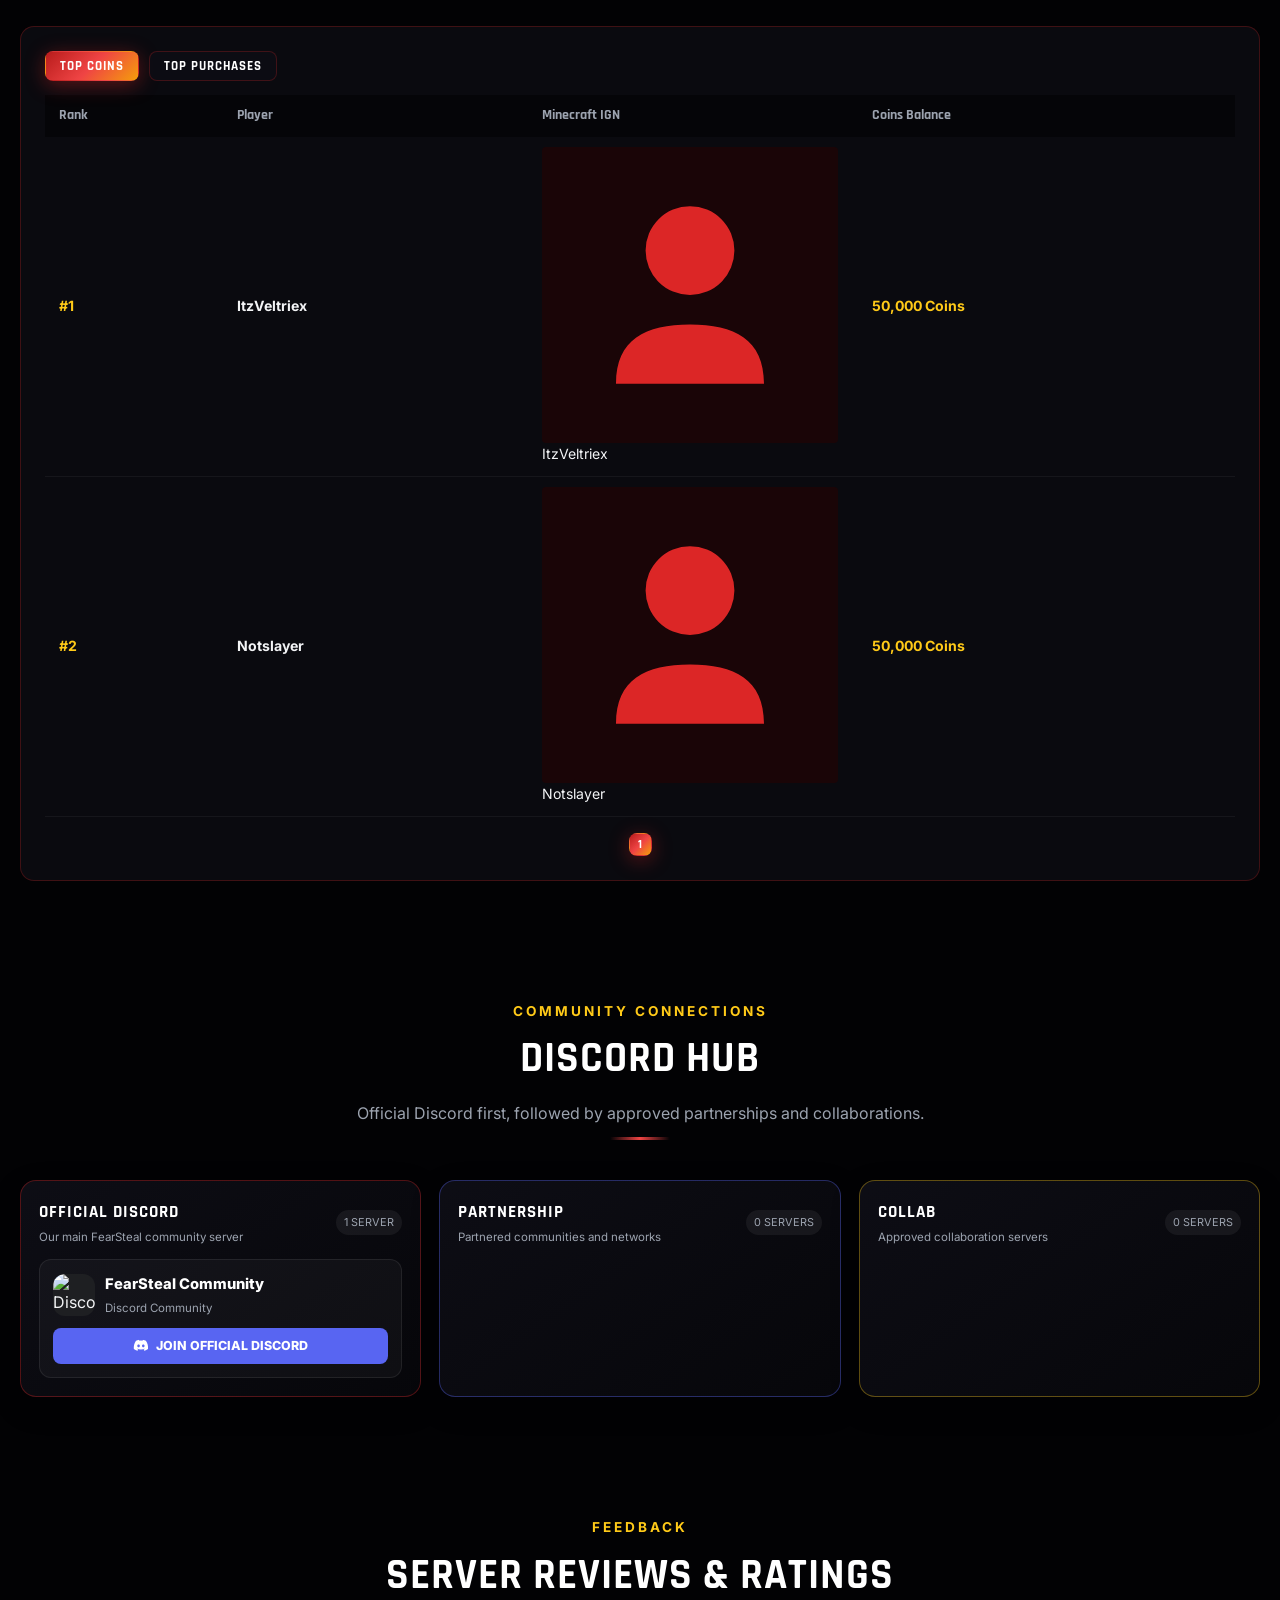
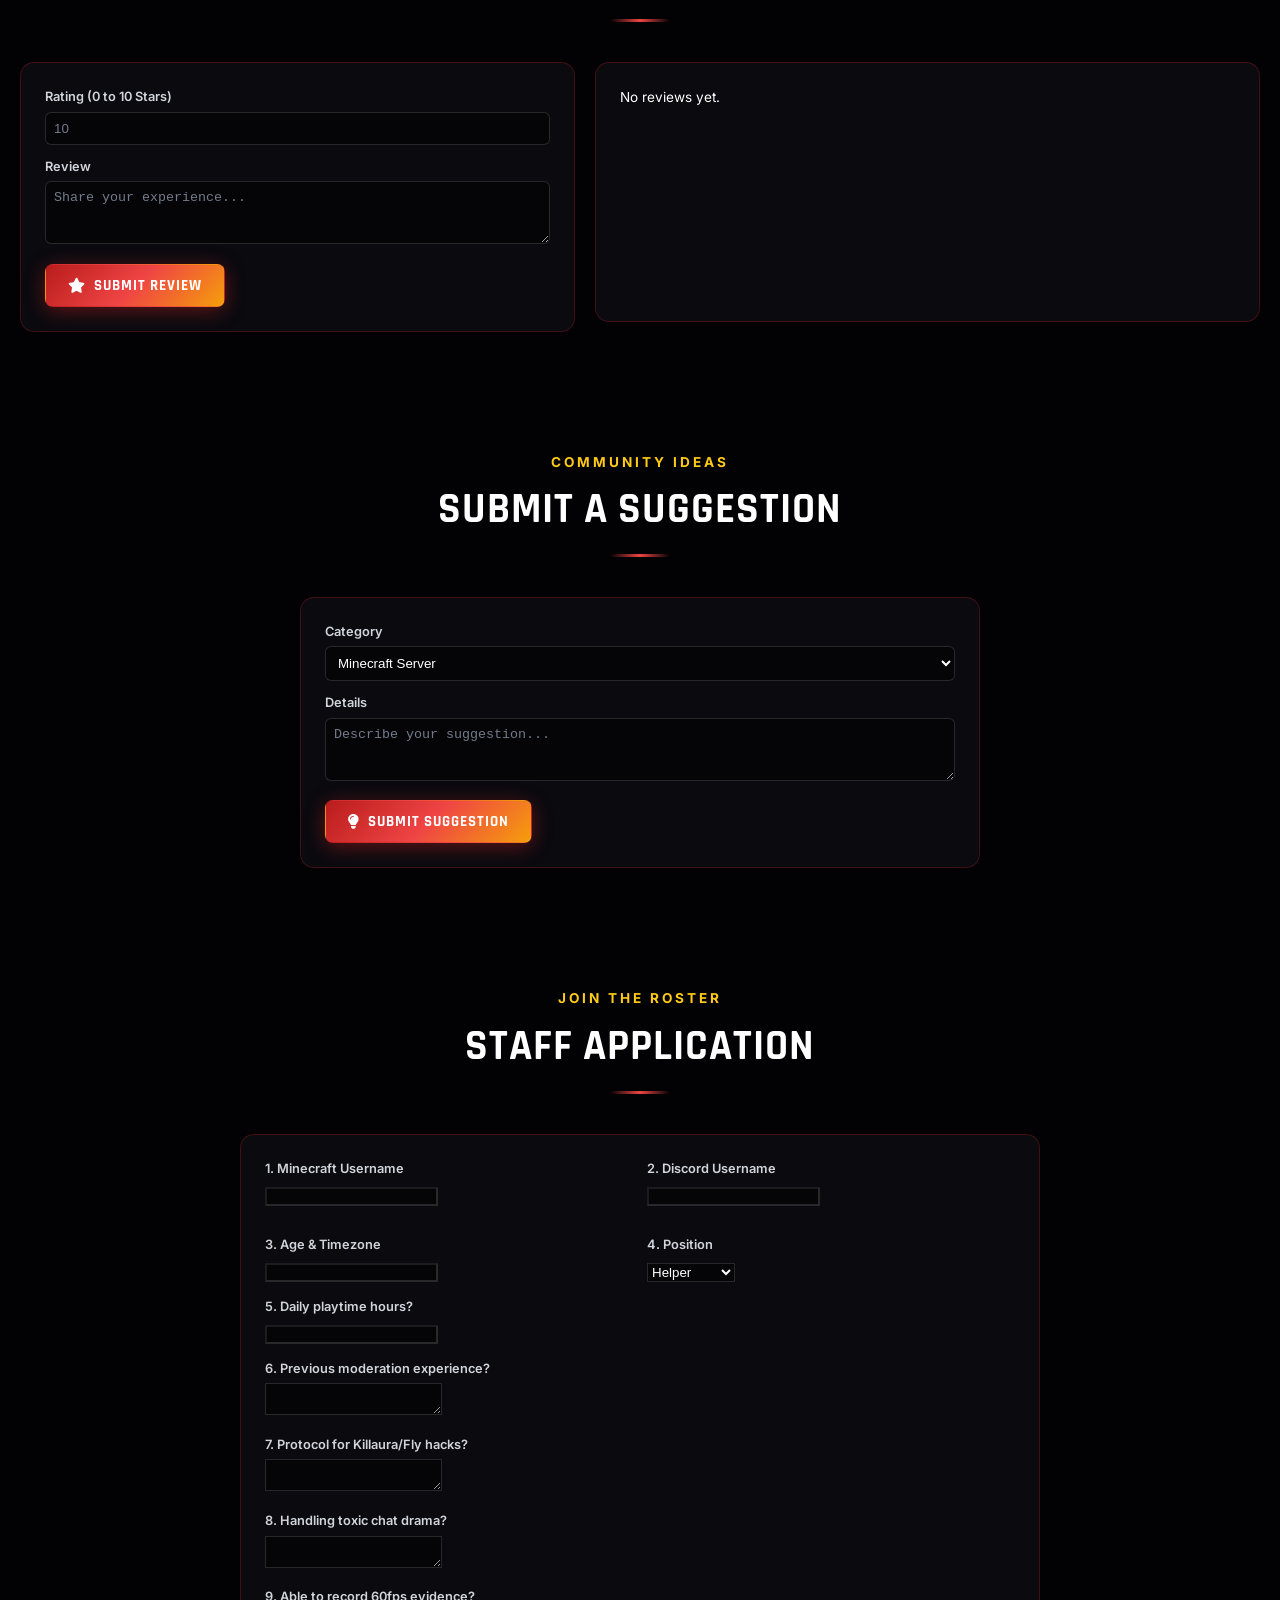
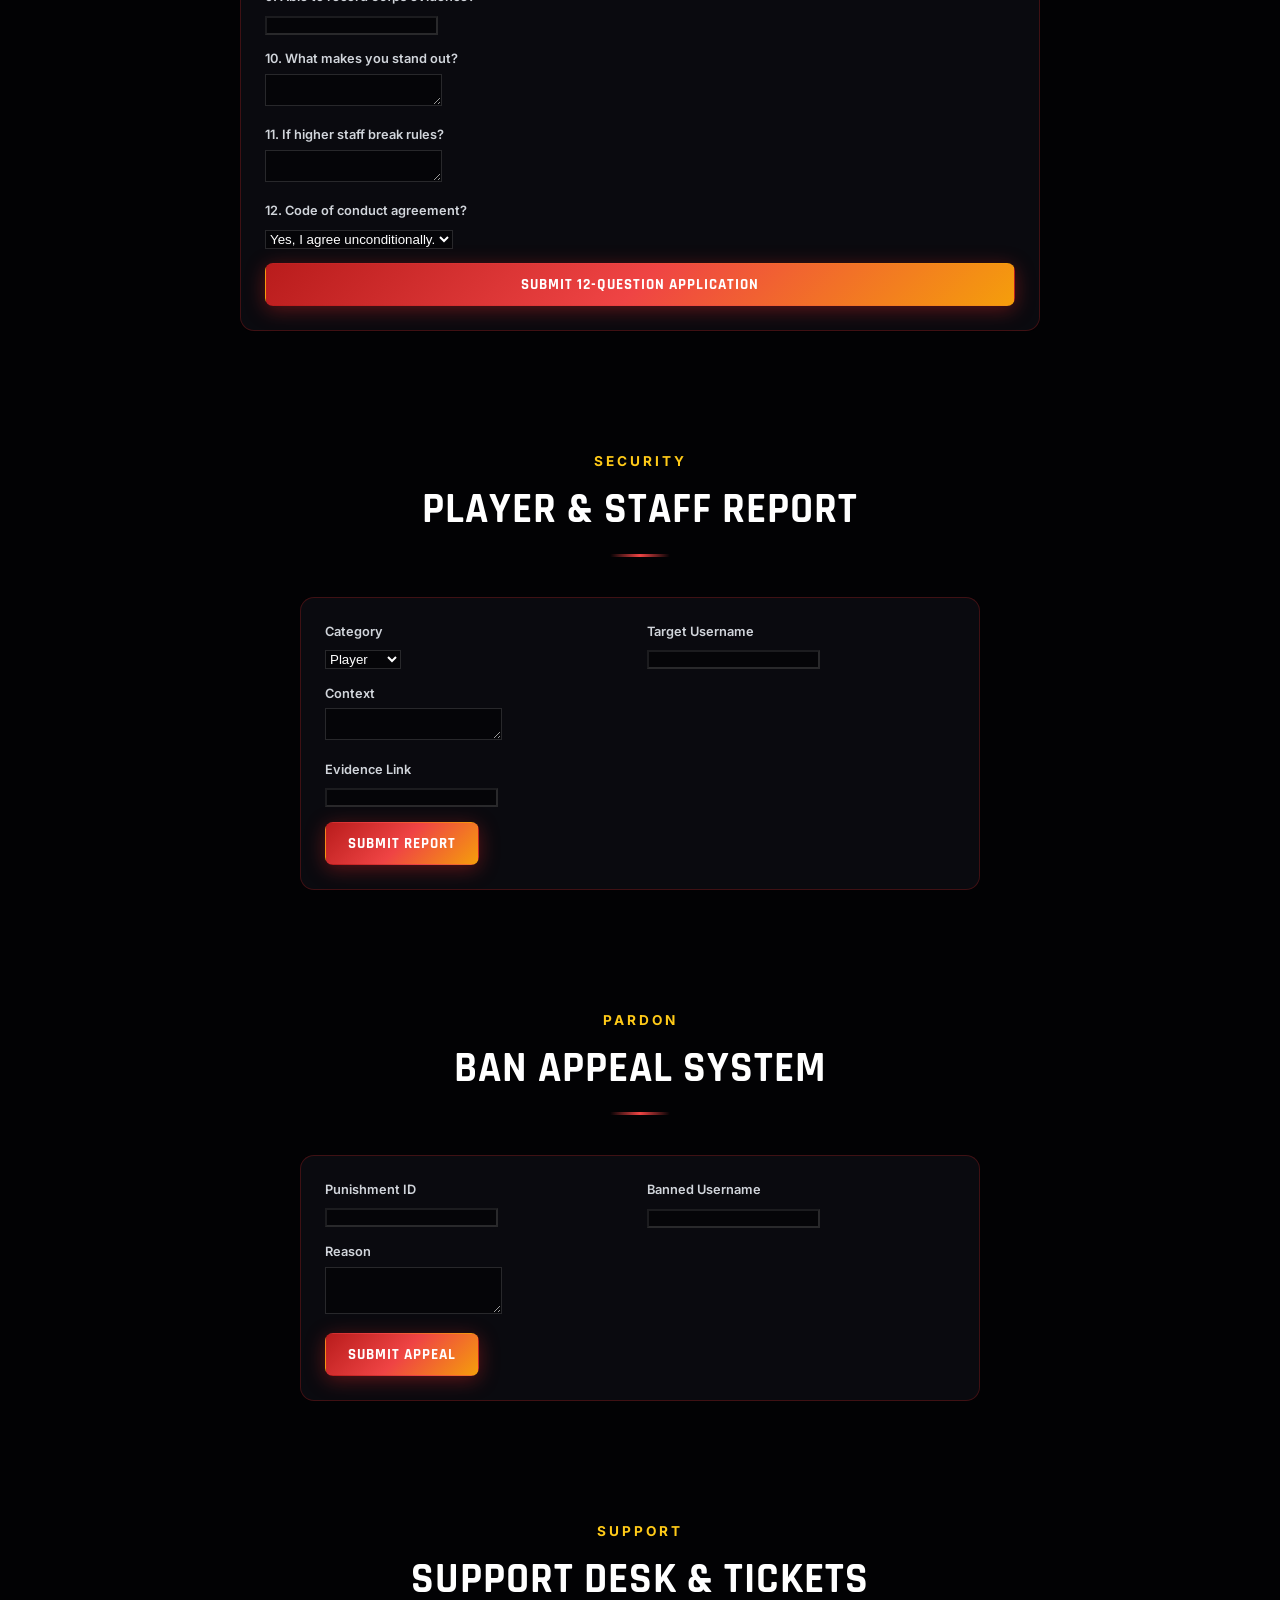
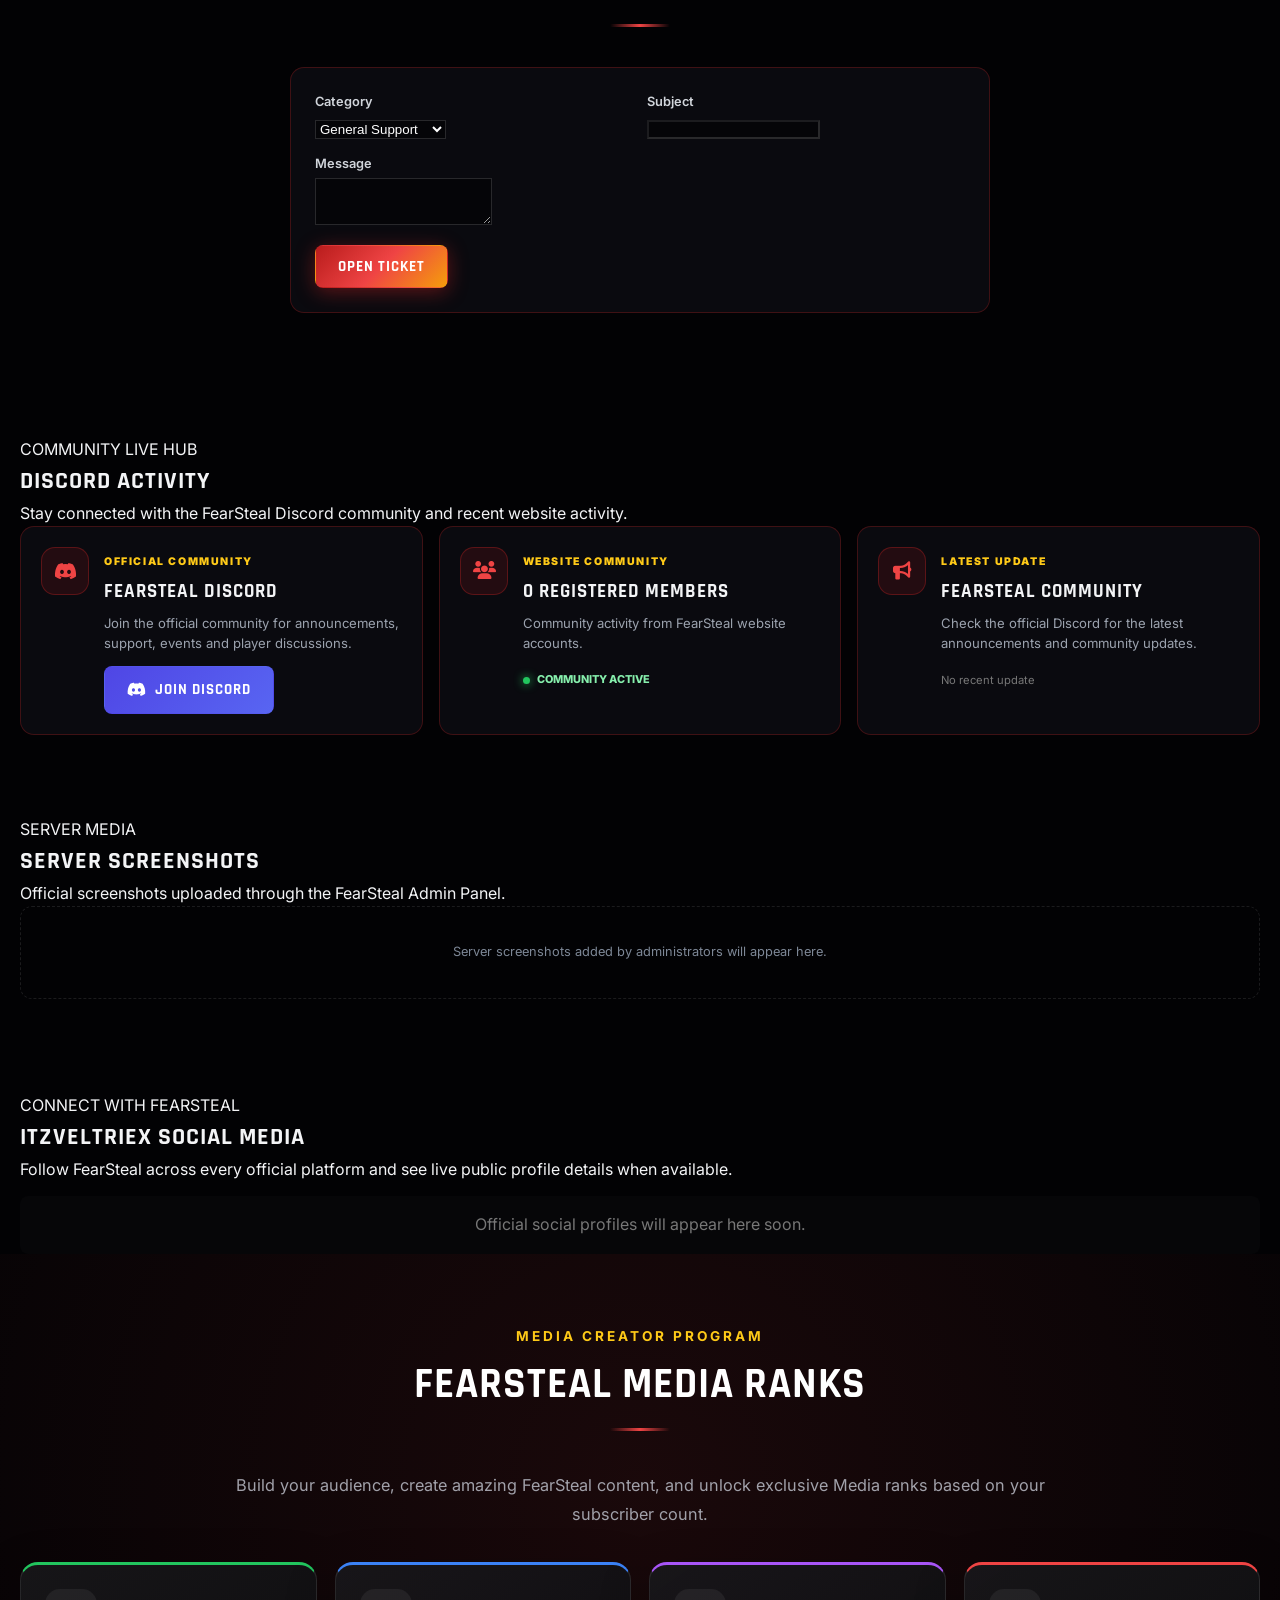
